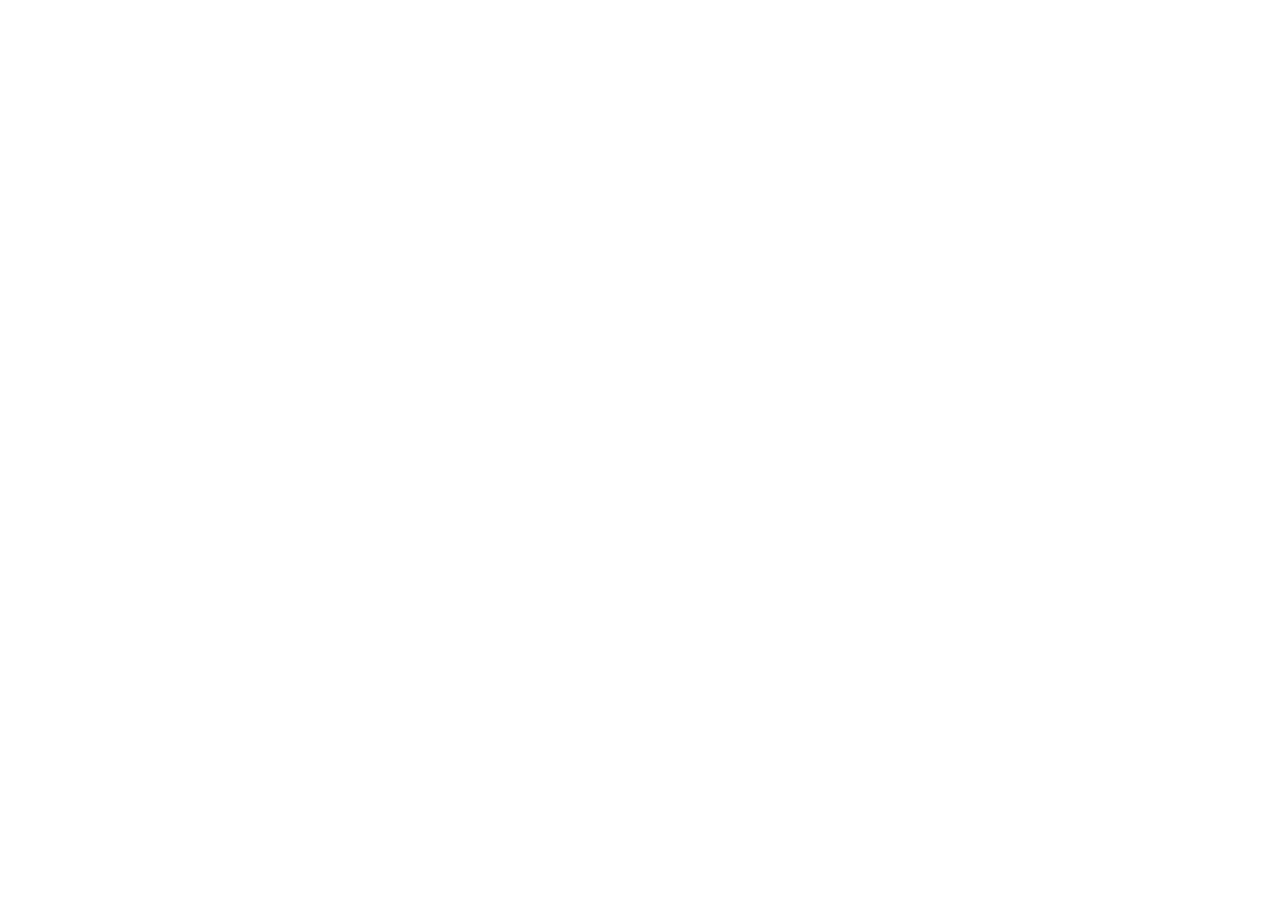
==== index.html @ cc041bf2 "index.html" ====
<!DOCTYPE html>
<html lang="en">
<head>
  <meta charset="UTF-8" />
  <meta name="viewport" content="width=device-width, initial-scale=1.0" />
  <title>Physics and Fun</title>
  <!-- This page just displays physicsandfun.netlify.app inside a full-page iframe -->
  <!-- so the address bar keeps showing physicsandfun.run.place -->
  <style>
    html, body {
      margin: 0;
      padding: 0;
      height: 100%;
      overflow: hidden;
    }
    iframe {
      position: fixed;
      top: 0;
      left: 0;
      width: 100vw;
      height: 100vh;
      border: none;
      margin: 0;
      padding: 0;
    }
  </style>
</head>
<body>
  <iframe
    src="https://physicsandfun.netlify.app"
    title="Physics and Fun"
    allow="fullscreen; autoplay; camera; microphone; geolocation"
    allowfullscreen
  ></iframe>
</body>
</html>
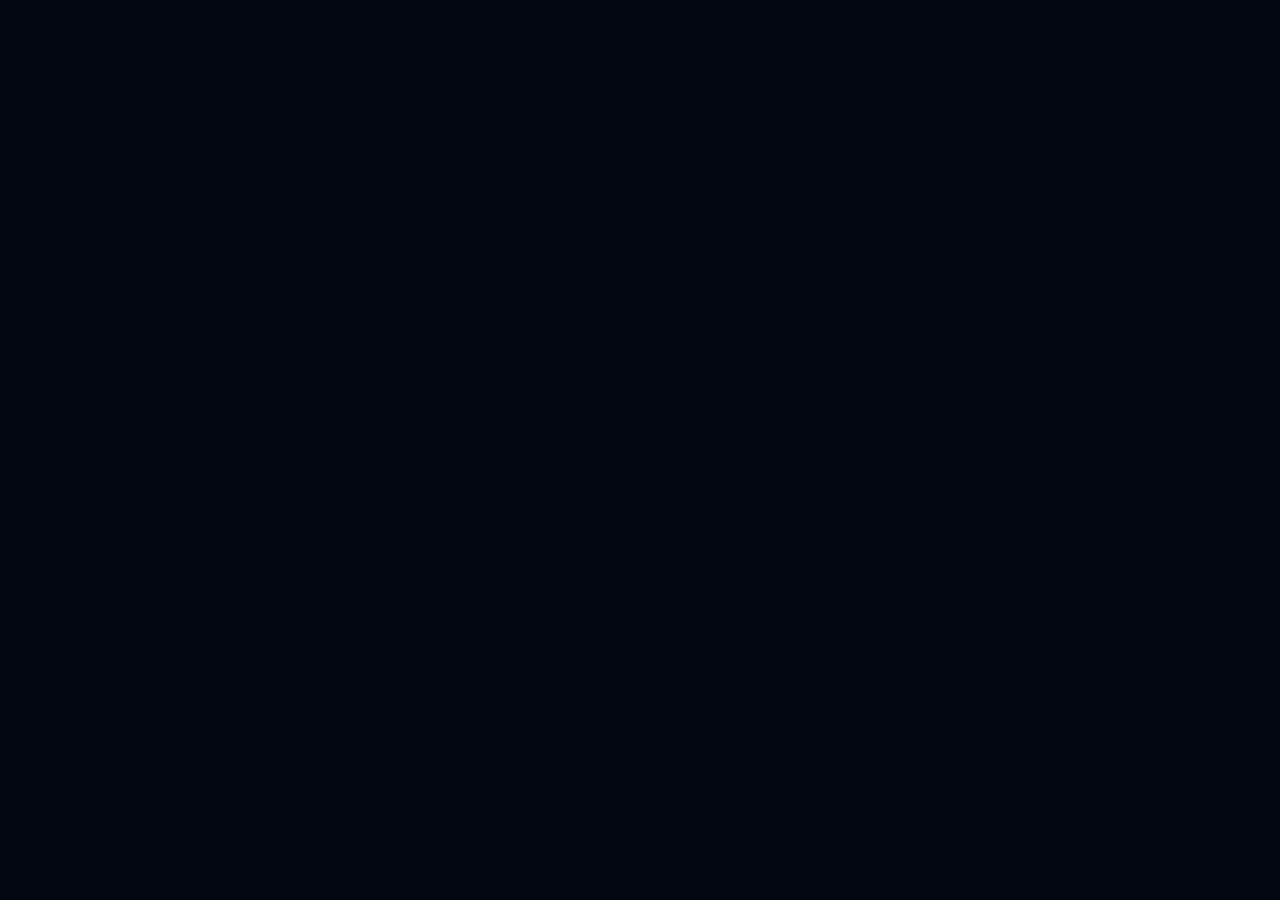
==== commit 1a02945d: "feat: complete SEO & AEO overhaul (meta tags, JSON-LD schemas, robots.txt, sitemap.xml, llms.txt)" ====
--- a/index.html
+++ b/index.html
@@ -3,15 +3,226 @@
 <head>
   <meta charset="UTF-8" />
   <meta name="viewport" content="width=device-width, initial-scale=1.0" />
-  <title>Physics and Fun</title>
-  <!-- This page just displays physicsandfun.netlify.app inside a full-page iframe -->
-  <!-- so the address bar keeps showing physicsandfun.run.place -->
+  <title>Physics & Fun | Best Physics Tuition & NEET/JEE Coaching in Guwahati, Assam</title>
+  
+  <!-- Primary Meta Tags -->
+  <meta name="title" content="Physics & Fun | Best Physics Tuition & NEET/JEE Coaching in Guwahati, Assam" />
+  <meta name="description" content="Join Physics & Fun by Gyanankur Sarma (B.Tech ECE, M.Sc Physics). Premier Physics tuition for Class 11-12 (CBSE/AHSEC), NEET, JEE Main & Assam CEE in Guwahati. Visual learning, 8+ years experience, 98% success rate, home tutoring & offline/online batches." />
+  <meta name="keywords" content="physics tuition near me, physics home tutor near me, neet coaching in guwahati, physics tuition class 11, physics coaching guwahati, best physics teacher in assam, jee physics tutor guwahati, assam cee coaching, class 12 physics coaching, gyanankur sarma, science and fun education, physics teacher near me, class 11 physics coaching, class 12 physics tuition guwahati, ahsec physics tuition, cbse physics tuition guwahati, physics and fun, physicandfun" />
+  <meta name="author" content="Gyanankur Sarma" />
+  <meta name="robots" content="index, follow, max-image-preview:large, max-snippet:-1, max-video-preview:-1" />
+  <link rel="canonical" href="https://physicsandfun.run.place/" />
+
+  <!-- Open Graph / Facebook -->
+  <meta property="og:type" content="website" />
+  <meta property="og:url" content="https://physicsandfun.run.place/" />
+  <meta property="og:site_name" content="Physics & Fun" />
+  <meta property="og:locale" content="en_IN" />
+  <meta property="og:title" content="Physics & Fun | Best Physics Tuition & NEET/JEE Coaching in Guwahati, Assam" />
+  <meta property="og:description" content="Join Physics & Fun by Gyanankur Sarma (B.Tech ECE, M.Sc Physics). Premier Physics tuition for Class 11-12 (CBSE/AHSEC), NEET, JEE Main & Assam CEE in Guwahati. Visual learning, 8+ years experience, 98% success rate, home tutoring & offline/online batches." />
+  <meta property="og:image" content="https://physicsandfun.run.place/mentor.jpg" />
+
+  <!-- Twitter Card -->
+  <meta name="twitter:card" content="summary_large_image" />
+  <meta name="twitter:url" content="https://physicsandfun.run.place/" />
+  <meta name="twitter:title" content="Physics & Fun | Best Physics Tuition & NEET/JEE Coaching in Guwahati, Assam" />
+  <meta name="twitter:description" content="Premier Physics tuition for Class 11-12, NEET, JEE & Assam CEE in Guwahati by Gyanankur Sarma. 8+ yrs exp, 98% success rate." />
+  <meta name="twitter:image" content="https://physicsandfun.run.place/mentor.jpg" />
+
+  <!-- Structured Data (JSON-LD) for Search Engines & AEO -->
+  <script type="application/ld+json">
+  [
+    {
+      "@context": "https://schema.org",
+      "@type": ["EducationalOrganization", "LocalBusiness"],
+      "@id": "https://physicsandfun.run.place/#organization",
+      "name": "Physics & Fun",
+      "alternateName": ["Physics and Fun", "Physics & Fun Guwahati", "Physic & Fun"],
+      "description": "Premier Physics coaching institute and personalized home tutoring for Classes 11-12 (CBSE/AHSEC), NEET, JEE Main, JEE Advanced & Assam CEE in Guwahati. Visual learning, 8+ years experience, and 98% success rate.",
+      "slogan": "Learn Physics With Fun",
+      "url": "https://physicsandfun.run.place",
+      "telephone": "+91 9101455417",
+      "email": "g.sarma124@gmail.com",
+      "image": "https://physicsandfun.run.place/mentor.jpg",
+      "priceRange": "₹₹",
+      "address": {
+        "@type": "PostalAddress",
+        "streetAddress": "17, Shanti Ban Path, opp. uttam bibah bhawan, Lakhimi Nagar, Hatigaon",
+        "addressLocality": "Guwahati",
+        "addressRegion": "Assam",
+        "postalCode": "781019",
+        "addressCountry": "IN"
+      },
+      "geo": {
+        "@type": "GeoCoordinates",
+        "latitude": 26.1445,
+        "longitude": 91.7362
+      },
+      "areaServed": [
+        {
+          "@type": "City",
+          "name": "Guwahati"
+        },
+        {
+          "@type": "State",
+          "name": "Assam"
+        }
+      ],
+      "founder": {
+        "@type": "Person",
+        "name": "Gyanankur Sarma",
+        "jobTitle": "Founder & Senior Physics Mentor"
+      },
+      "openingHoursSpecification": [
+        {
+          "@type": "OpeningHoursSpecification",
+          "dayOfWeek": ["Monday", "Tuesday", "Wednesday", "Thursday", "Friday", "Saturday", "Sunday"],
+          "opens": "08:00",
+          "closes": "20:00"
+        }
+      ]
+    },
+    {
+      "@context": "https://schema.org",
+      "@type": "Person",
+      "@id": "https://physicsandfun.run.place/#mentor",
+      "name": "Gyanankur Sarma",
+      "jobTitle": "Founder & Senior Physics Mentor",
+      "worksFor": {
+        "@type": "EducationalOrganization",
+        "name": "Physics & Fun"
+      },
+      "description": "Experienced physics educator with B.Tech in Electronics & Communication Engineering and M.Sc in Physics. 8+ years experience mentoring 300+ students in Guwahati for NEET, JEE Main, and Class 11-12 board exams with a 98% success rate.",
+      "alumniOf": "B.Tech (ECE), M.Sc (Physics)",
+      "knowsAbout": [
+        "Physics",
+        "NEET Physics",
+        "JEE Main Physics",
+        "Assam CEE",
+        "Class 11 Physics",
+        "Class 12 Physics",
+        "Classical Mechanics",
+        "Electrodynamics",
+        "Optics",
+        "Thermodynamics"
+      ],
+      "telephone": "+91 9101455417",
+      "email": "g.sarma124@gmail.com",
+      "image": "https://physicsandfun.run.place/mentor.jpg"
+    },
+    {
+      "@context": "https://schema.org",
+      "@type": "FAQPage",
+      "mainEntity": [
+        {
+          "@type": "Question",
+          "name": "Who is the best physics tutor for NEET and JEE coaching in Guwahati?",
+          "acceptedAnswer": {
+            "@type": "Answer",
+            "text": "Gyanankur Sarma (B.Tech ECE, M.Sc Physics) at Physics & Fun is recognized as one of Guwahati's premier physics educators with 8+ years of experience, a 98% success rate, and 300+ mentored students."
+          }
+        },
+        {
+          "@type": "Question",
+          "name": "Do you provide physics home tutoring near me in Guwahati?",
+          "acceptedAnswer": {
+            "@type": "Answer",
+            "text": "Yes! Physics & Fun provides personalized 1-on-1 physics home tutoring across Guwahati including Hatigaon, Beltola, Dispur, Ganeshguri, Christian Basti, and surrounding localities, along with center batches and live online classes."
+          }
+        },
+        {
+          "@type": "Question",
+          "name": "What syllabus and boards are covered for Class 11 and Class 12?",
+          "acceptedAnswer": {
+            "@type": "Answer",
+            "text": "We provide comprehensive physics coaching for both CBSE and AHSEC (Assam State Board) Class 11 and 12 curricula, covering deep theory, derivations, numerical problem solving, and competitive entrance foundations."
+          }
+        },
+        {
+          "@type": "Question",
+          "name": "Is there a dedicated Dropper / Repeaters batch for NEET & JEE?",
+          "acceptedAnswer": {
+            "@type": "Answer",
+            "text": "Yes, our 1-year Dropper / Repeaters batch is designed specifically for students taking a drop year for NEET and JEE Main, featuring complete syllabus revision, shortcut techniques, daily practice problems, and weekly grand mock tests."
+          }
+        },
+        {
+          "@type": "Question",
+          "name": "How can I book a free demo class or enroll at Physics & Fun?",
+          "acceptedAnswer": {
+            "@type": "Answer",
+            "text": "You can book a free demo class immediately by calling or messaging on WhatsApp at +91 9101455417, emailing g.sarma124@gmail.com, or visiting our center at 17, Shanti Ban Path, Hatigaon, Guwahati."
+          }
+        }
+      ]
+    },
+    {
+      "@context": "https://schema.org",
+      "@type": "Course",
+      "name": "Class 11 Physics Foundation (CBSE & AHSEC)",
+      "description": "Comprehensive 1-year physics coaching for Class 11 covering Kinematics, Laws of Motion, Thermodynamics, and Oscillations with visual learning and weekly tests.",
+      "provider": {
+        "@type": "EducationalOrganization",
+        "name": "Physics & Fun",
+        "sameAs": "https://physicsandfun.run.place"
+      }
+    },
+    {
+      "@context": "https://schema.org",
+      "@type": "Course",
+      "name": "Class 12 Physics Board & Competitive Mastery",
+      "description": "Complete 1-year course covering Electrostatics, Magnetism, Optics, and Modern Physics for CBSE and AHSEC board exams along with NEET/JEE orientation.",
+      "provider": {
+        "@type": "EducationalOrganization",
+        "name": "Physics & Fun",
+        "sameAs": "https://physicsandfun.run.place"
+      }
+    },
+    {
+      "@context": "https://schema.org",
+      "@type": "Course",
+      "name": "NEET Physics Dropper & Intensive Batch",
+      "description": "Targeted high-yield physics preparation for NEET medical entrance examination with daily practice problems, previous years question solutions, and weekly mock tests.",
+      "provider": {
+        "@type": "EducationalOrganization",
+        "name": "Physics & Fun",
+        "sameAs": "https://physicsandfun.run.place"
+      }
+    },
+    {
+      "@context": "https://schema.org",
+      "@type": "Course",
+      "name": "JEE Main & Advanced Physics Program",
+      "description": "Rigorous conceptual physics training focusing on Mechanics, Electromagnetism, and Modern Physics with advanced analytical problem-solving techniques.",
+      "provider": {
+        "@type": "EducationalOrganization",
+        "name": "Physics & Fun",
+        "sameAs": "https://physicsandfun.run.place"
+      }
+    },
+    {
+      "@context": "https://schema.org",
+      "@type": "Course",
+      "name": "Assam CEE Physics Coaching",
+      "description": "State entrance focused coaching for Assam Combined Entrance Examination with intensive test series and past 10 years solved papers.",
+      "provider": {
+        "@type": "EducationalOrganization",
+        "name": "Physics & Fun",
+        "sameAs": "https://physicsandfun.run.place"
+      }
+    }
+  ]
+  </script>
+
   <style>
     html, body {
       margin: 0;
       padding: 0;
       height: 100%;
       overflow: hidden;
+      background: #030712;
+      color: #f3f4f6;
+      font-family: system-ui, -apple-system, sans-serif;
     }
     iframe {
       position: fixed;
@@ -22,15 +233,76 @@
       border: none;
       margin: 0;
       padding: 0;
+      z-index: 10;
+    }
+    .seo-crawlable-content {
+      position: absolute;
+      width: 1px;
+      height: 1px;
+      padding: 0;
+      margin: -1px;
+      overflow: hidden;
+      clip: rect(0, 0, 0, 0);
+      white-space: nowrap;
+      border: 0;
     }
   </style>
 </head>
 <body>
+  <!-- Full-Page Embedded Application -->
   <iframe
     src="https://physicsandfun.netlify.app"
-    title="Physics and Fun"
+    title="Physics & Fun | Best Physics Tuition & NEET/JEE Coaching in Guwahati, Assam"
     allow="fullscreen; autoplay; camera; microphone; geolocation"
     allowfullscreen
   ></iframe>
+
+  <!-- Semantic Crawlable Content for Search Engine & AI Spiders -->
+  <article class="seo-crawlable-content" aria-hidden="true">
+    <header>
+      <h1>Physics & Fun | Best Physics Tuition & NEET/JEE Coaching in Guwahati, Assam</h1>
+      <p>Founder & Senior Mentor: Gyanankur Sarma (B.Tech ECE, M.Sc Physics)</p>
+      <p>Address: 17, Shanti Ban Path, opp. Uttam Bibah Bhawan, Lakhimi Nagar, Hatigaon, Guwahati, Assam 781019</p>
+      <p>Phone: +91 9101455417 | Email: g.sarma124@gmail.com</p>
+    </header>
+
+    <section>
+      <h2>Courses Offered</h2>
+      <ul>
+        <li>Class 11 Physics (CBSE / AHSEC)</li>
+        <li>Class 12 Physics Board Mastery (CBSE / AHSEC)</li>
+        <li>NEET Physics Coaching & Dropper Batch</li>
+        <li>JEE Main & JEE Advanced Physics</li>
+        <li>Assam CEE (Combined Entrance Examination) Coaching</li>
+        <li>NDA Physics & Foundation</li>
+      </ul>
+    </section>
+
+    <section>
+      <h2>Personalized 1-on-1 Home Tutoring in Guwahati</h2>
+      <p>Expert home tutor available in Hatigaon, Beltola, Dispur, Ganeshguri, Christian Basti, Zoo Road, and all localities across Guwahati.</p>
+    </section>
+
+    <section>
+      <h2>Frequently Asked Questions</h2>
+      <dl>
+        <dt>Who is the best physics tutor for NEET and JEE coaching in Guwahati?</dt>
+        <dd>Gyanankur Sarma at Physics & Fun with 8+ years experience and 98% student success rate.</dd>
+        <dt>Do you provide physics home tutoring near me in Guwahati?</dt>
+        <dd>Yes, personalized 1-on-1 physics home tutoring across Guwahati including Hatigaon, Beltola, Dispur, and Ganeshguri.</dd>
+        <dt>What boards are covered for Class 11 and 12?</dt>
+        <dd>Both CBSE and AHSEC (Assam State Board) syllabi are thoroughly covered with concept animations, numerical problem solving, and previous year question analysis.</dd>
+      </dl>
+    </section>
+  </article>
+
+  <noscript>
+    <div style="padding: 2rem; max-width: 800px; margin: 0 auto; color: white;">
+      <h1>Physics & Fun - Guwahati Physics Coaching & Home Tutoring</h1>
+      <p>Mentor: Gyanankur Sarma (B.Tech, M.Sc Physics) | Phone: +91 9101455417</p>
+      <p>Address: 17, Shanti Ban Path, Lakhimi Nagar, Hatigaon, Guwahati, Assam 781019</p>
+      <p>Please enable JavaScript to view the interactive application, or visit <a href="https://physicsandfun.netlify.app" style="color:#38bdf8;">physicsandfun.netlify.app</a>.</p>
+    </div>
+  </noscript>
 </body>
 </html>
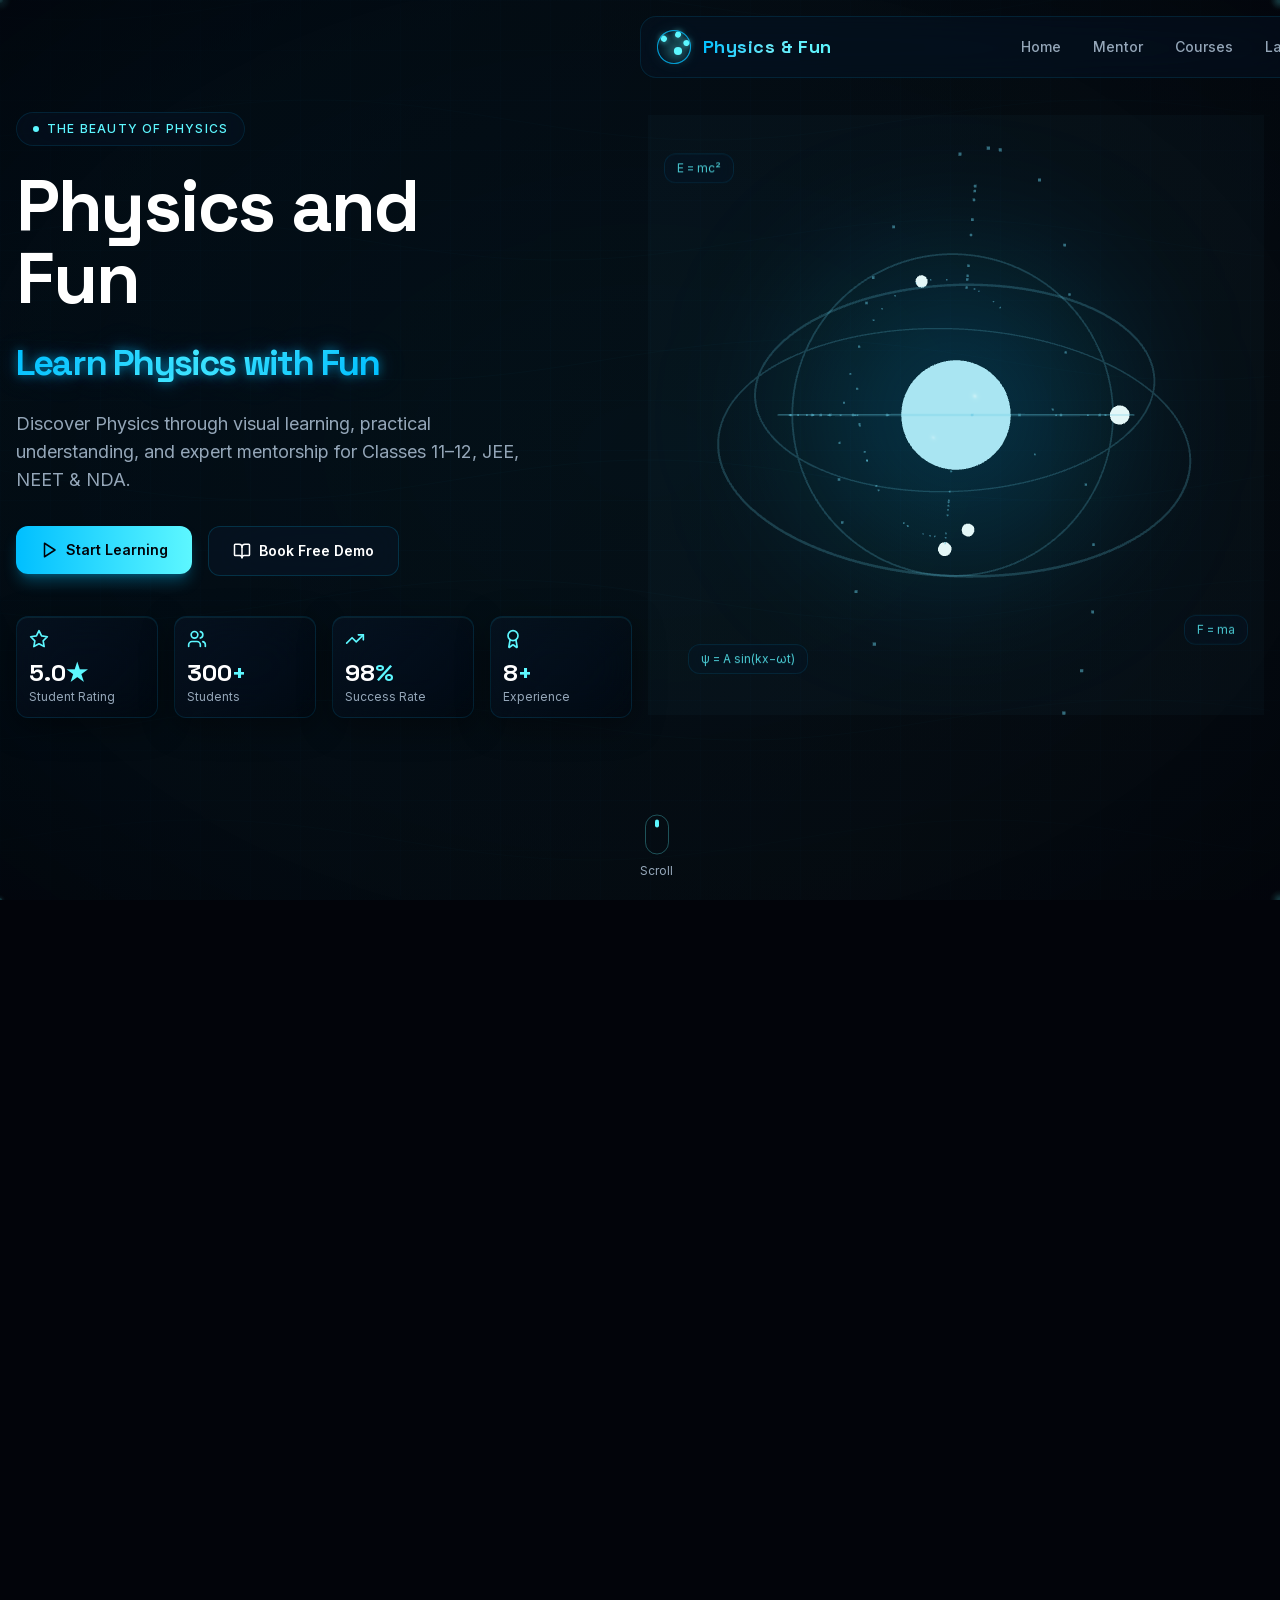
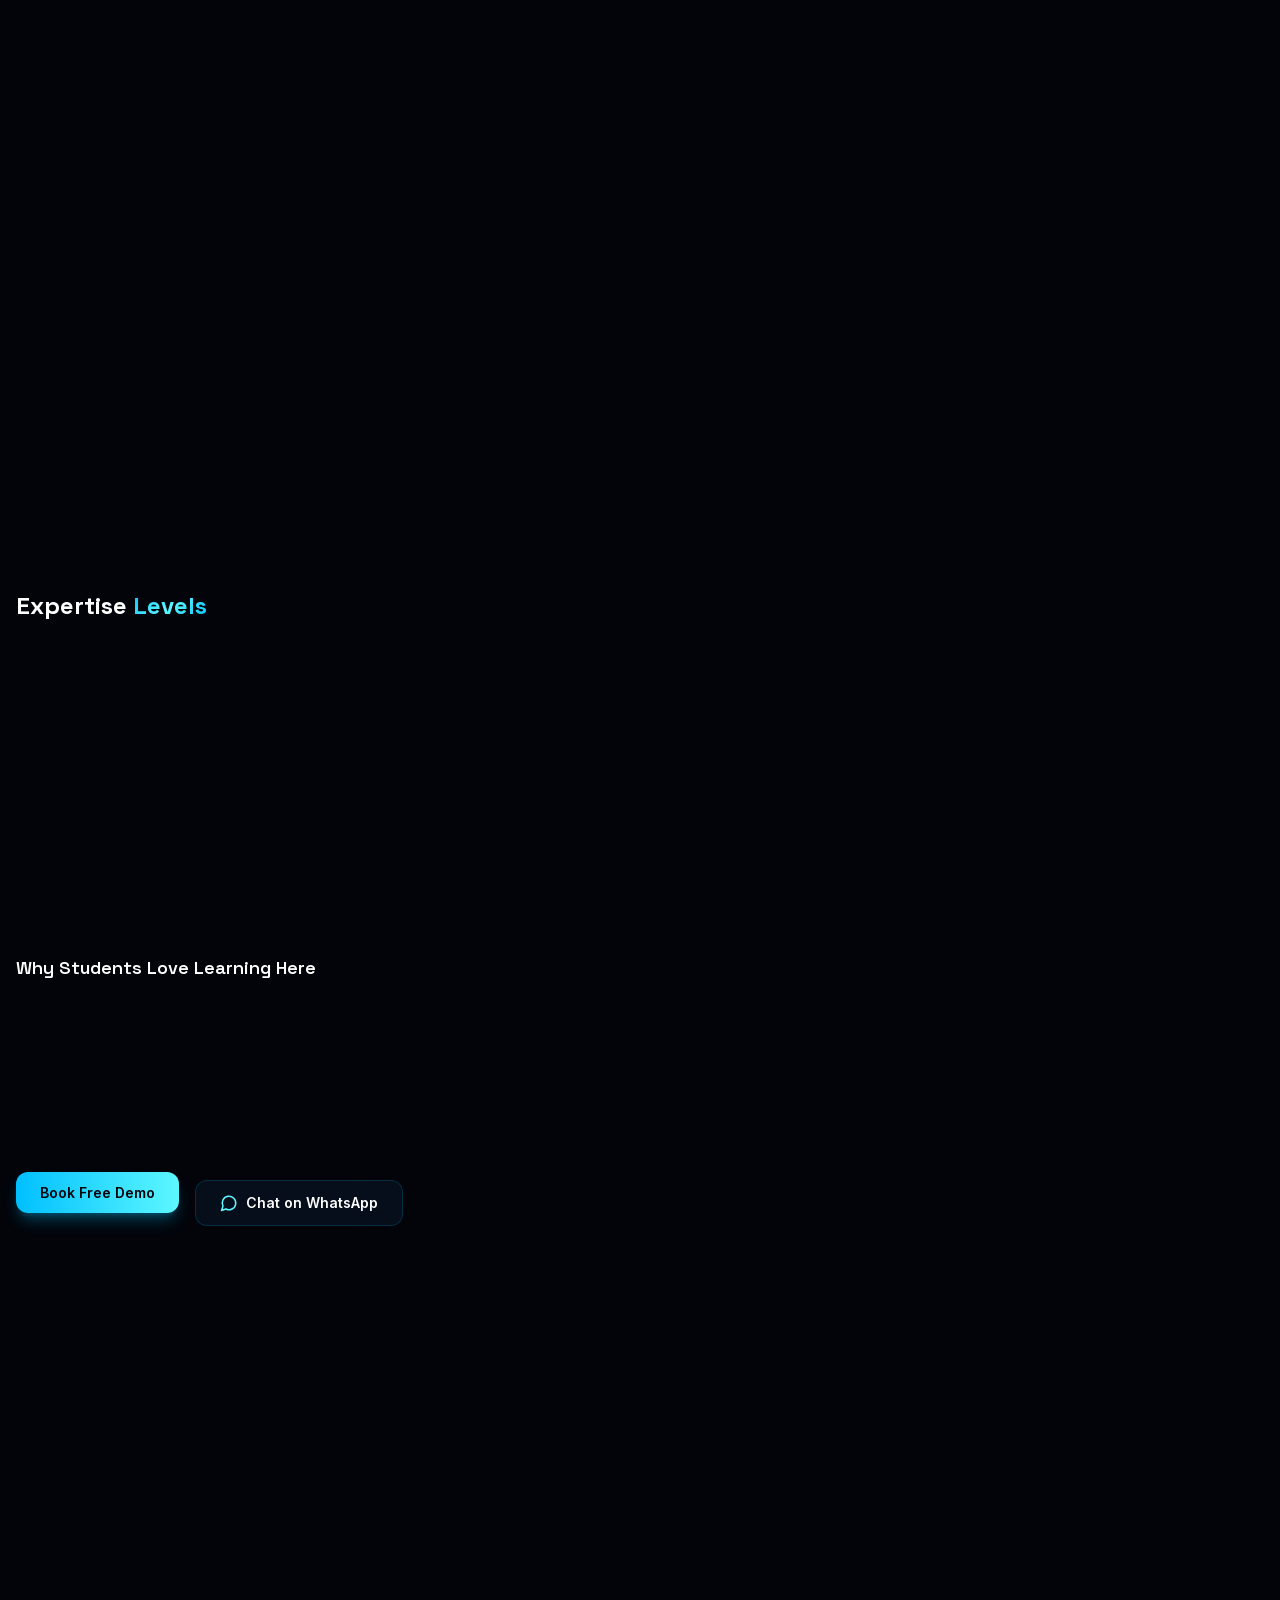
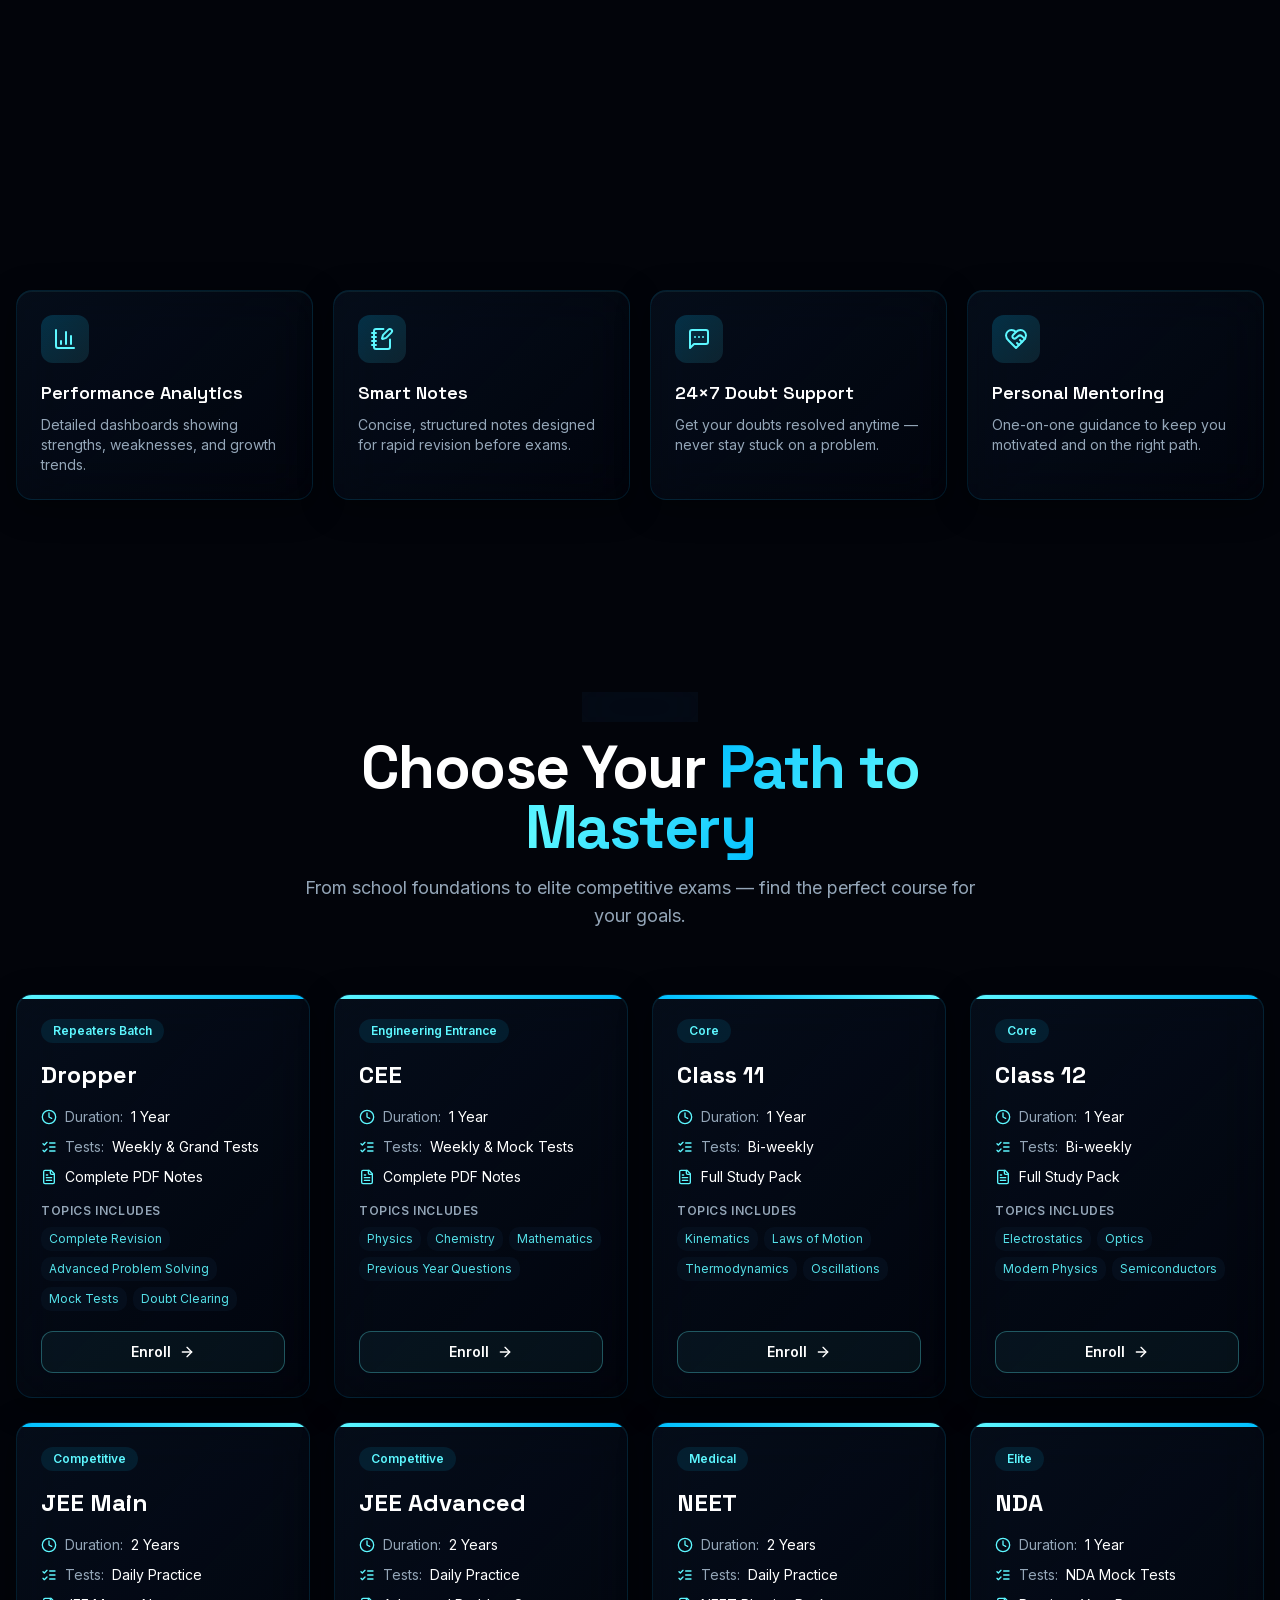
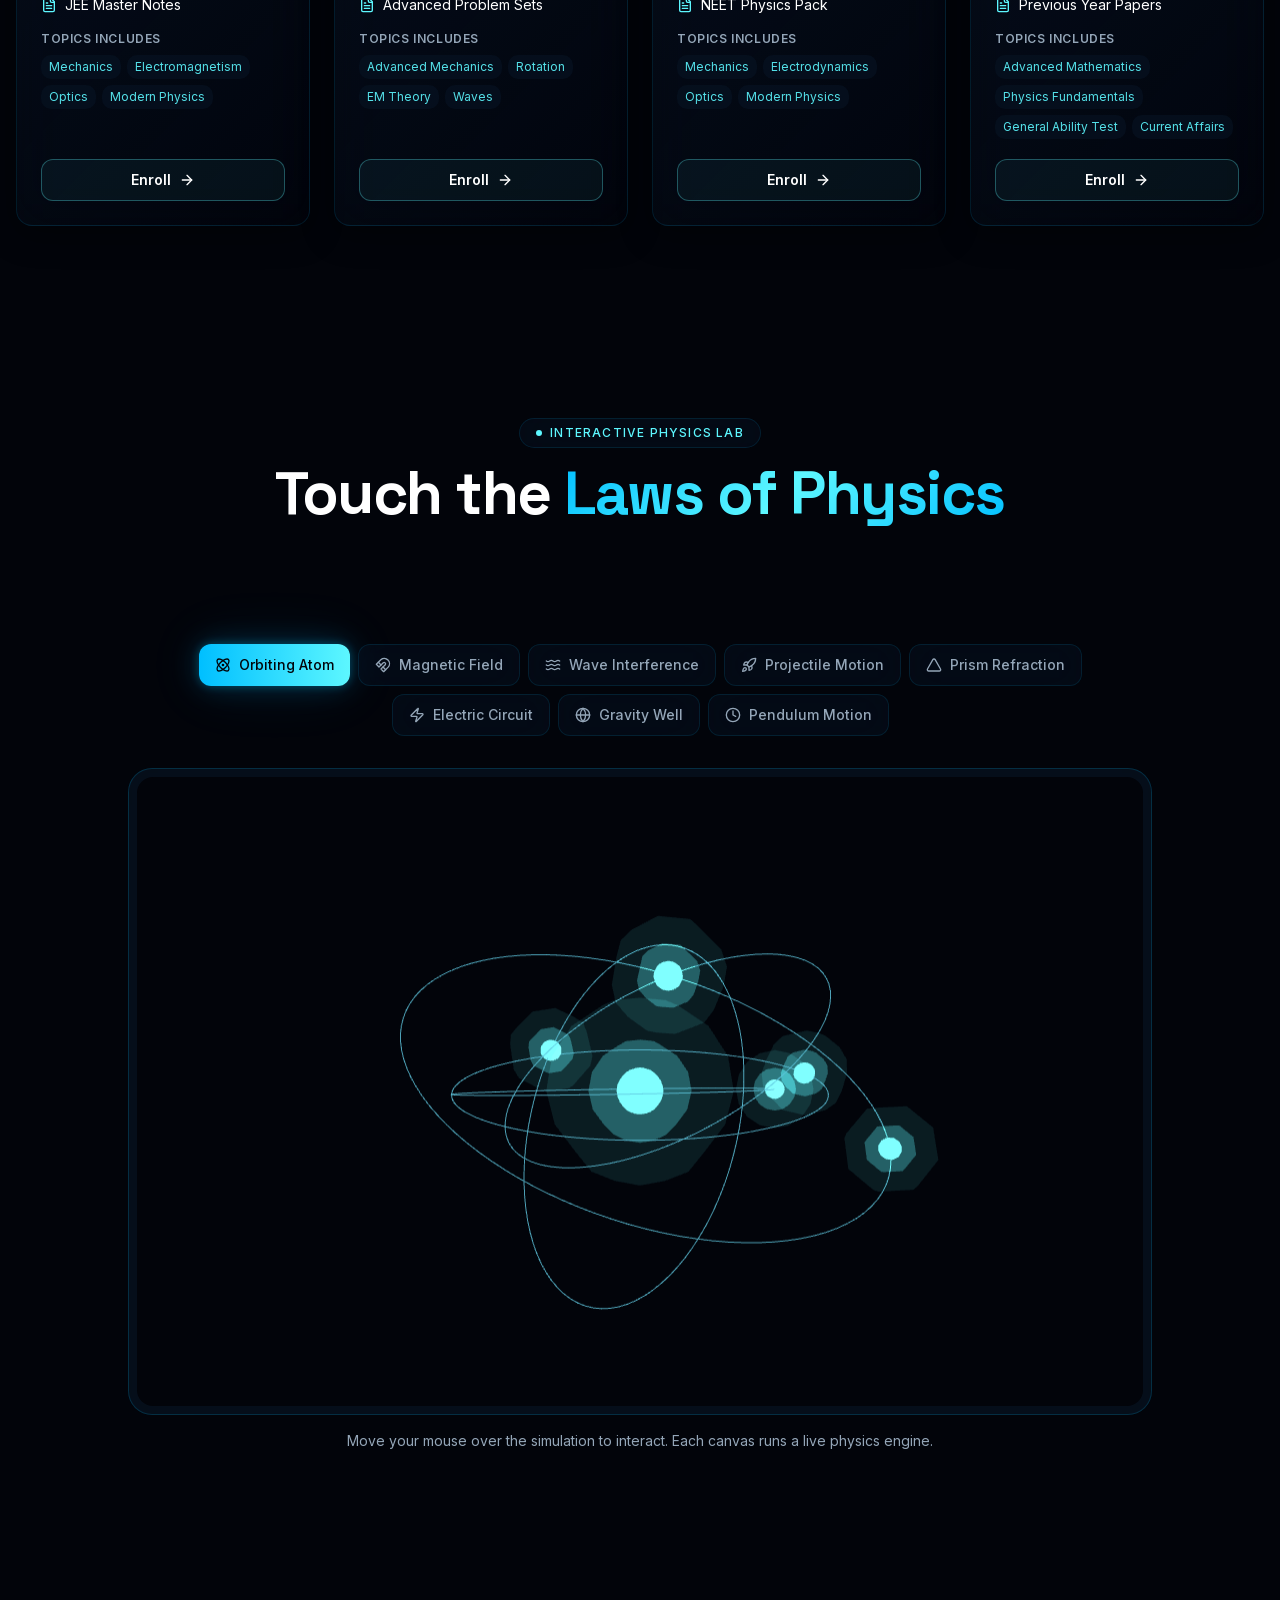
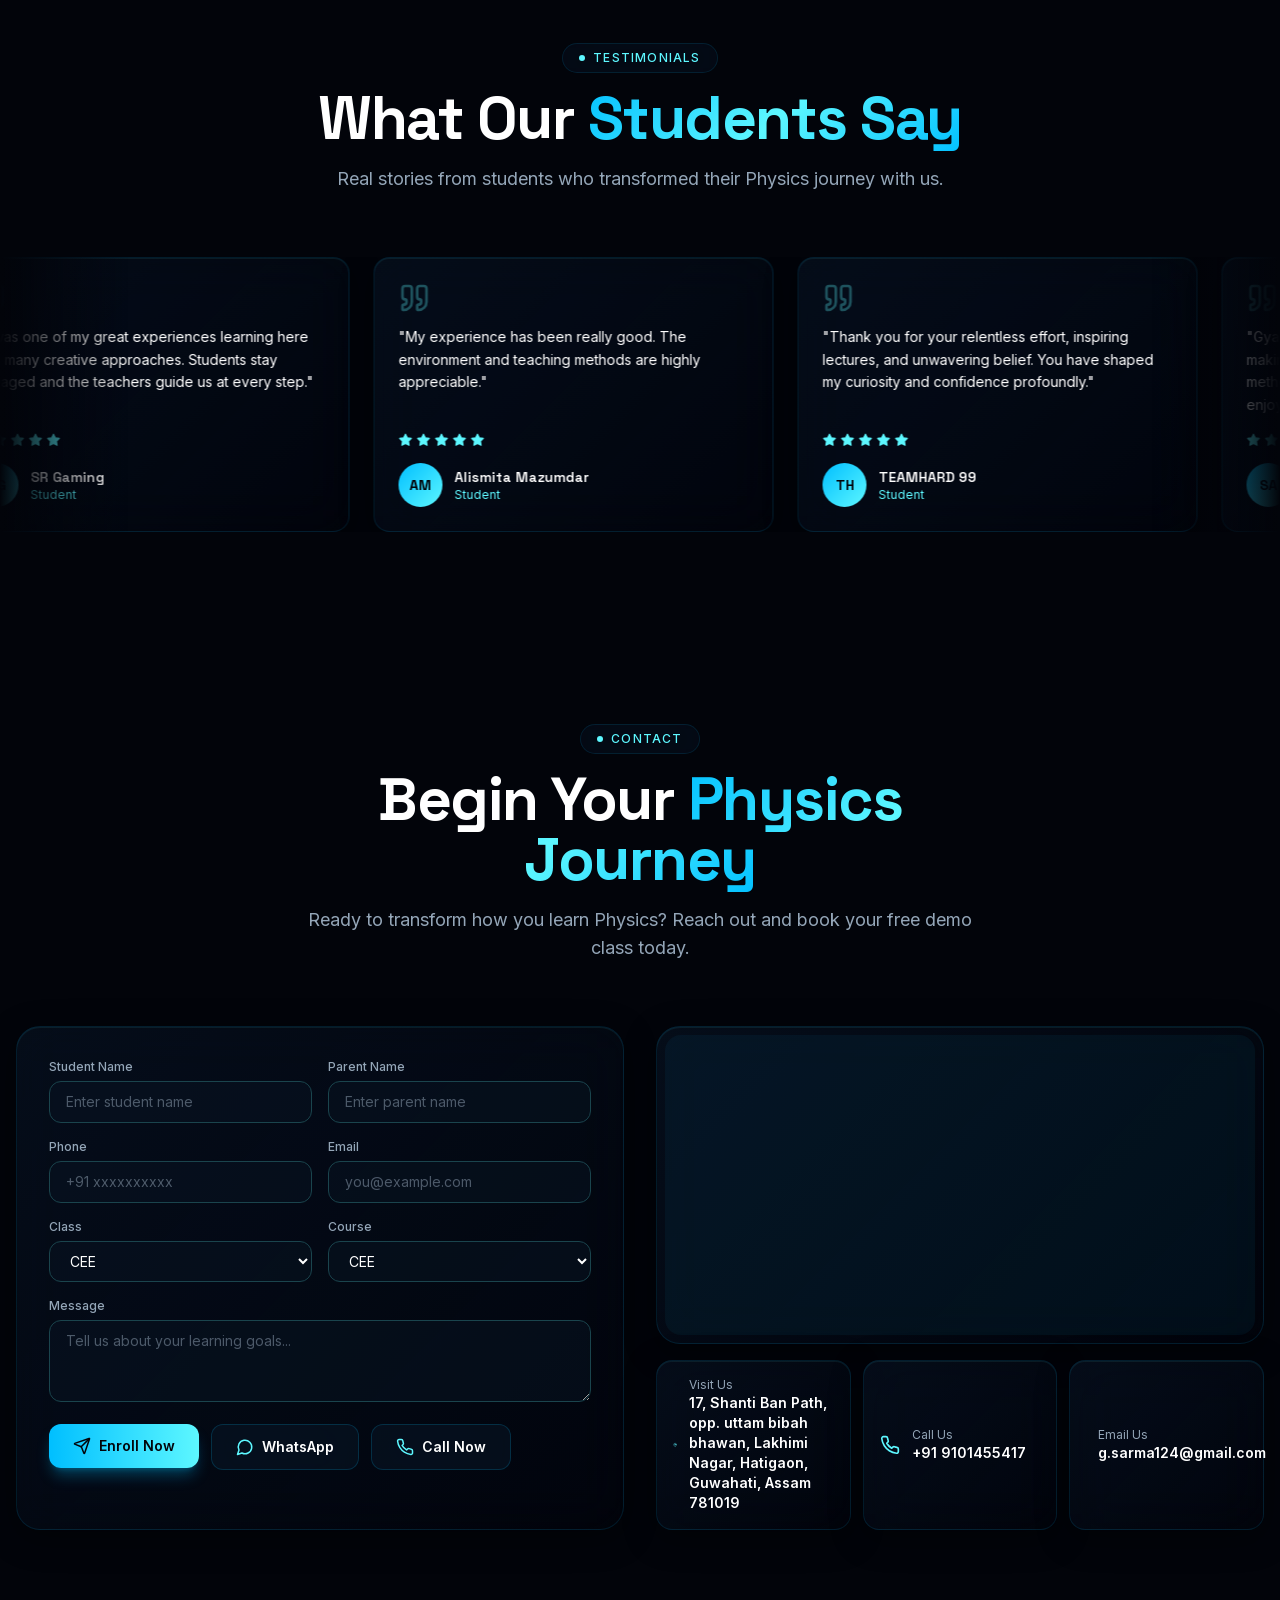
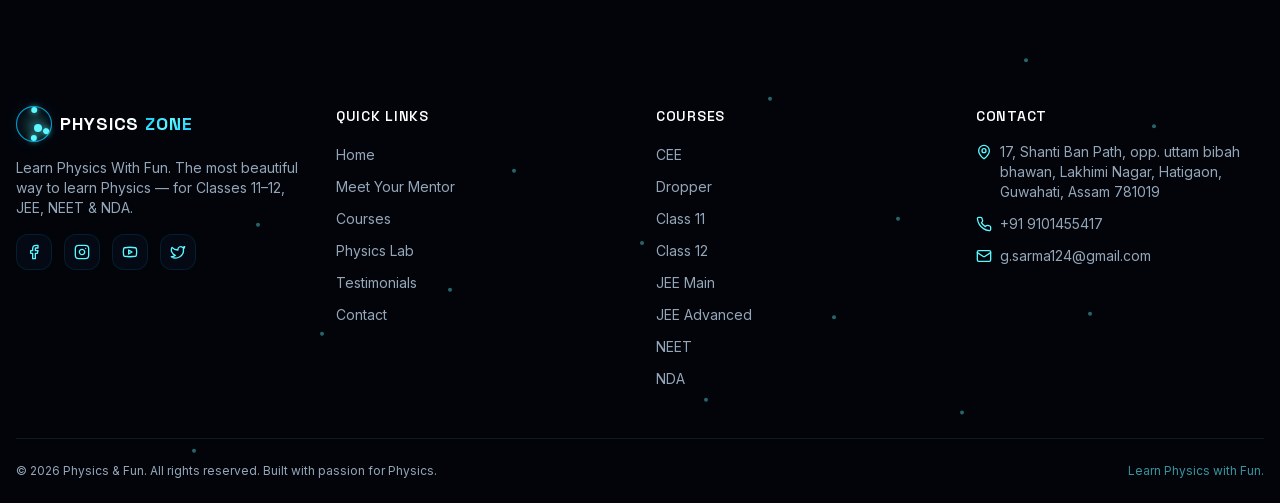
==== commit 0f33bf5b: "Deploy standalone Next.js static assets and rendered index.html from Netlify" ====
--- a/index.html
+++ b/index.html
@@ -1,308 +1 @@
-<!DOCTYPE html>
-<html lang="en">
-<head>
-  <meta charset="UTF-8" />
-  <meta name="viewport" content="width=device-width, initial-scale=1.0" />
-  <title>Physics & Fun | Best Physics Tuition & NEET/JEE Coaching in Guwahati, Assam</title>
-  
-  <!-- Primary Meta Tags -->
-  <meta name="title" content="Physics & Fun | Best Physics Tuition & NEET/JEE Coaching in Guwahati, Assam" />
-  <meta name="description" content="Join Physics & Fun by Gyanankur Sarma (B.Tech ECE, M.Sc Physics). Premier Physics tuition for Class 11-12 (CBSE/AHSEC), NEET, JEE Main & Assam CEE in Guwahati. Visual learning, 8+ years experience, 98% success rate, home tutoring & offline/online batches." />
-  <meta name="keywords" content="physics tuition near me, physics home tutor near me, neet coaching in guwahati, physics tuition class 11, physics coaching guwahati, best physics teacher in assam, jee physics tutor guwahati, assam cee coaching, class 12 physics coaching, gyanankur sarma, science and fun education, physics teacher near me, class 11 physics coaching, class 12 physics tuition guwahati, ahsec physics tuition, cbse physics tuition guwahati, physics and fun, physicandfun" />
-  <meta name="author" content="Gyanankur Sarma" />
-  <meta name="robots" content="index, follow, max-image-preview:large, max-snippet:-1, max-video-preview:-1" />
-  <link rel="canonical" href="https://physicsandfun.run.place/" />
-
-  <!-- Open Graph / Facebook -->
-  <meta property="og:type" content="website" />
-  <meta property="og:url" content="https://physicsandfun.run.place/" />
-  <meta property="og:site_name" content="Physics & Fun" />
-  <meta property="og:locale" content="en_IN" />
-  <meta property="og:title" content="Physics & Fun | Best Physics Tuition & NEET/JEE Coaching in Guwahati, Assam" />
-  <meta property="og:description" content="Join Physics & Fun by Gyanankur Sarma (B.Tech ECE, M.Sc Physics). Premier Physics tuition for Class 11-12 (CBSE/AHSEC), NEET, JEE Main & Assam CEE in Guwahati. Visual learning, 8+ years experience, 98% success rate, home tutoring & offline/online batches." />
-  <meta property="og:image" content="https://physicsandfun.run.place/mentor.jpg" />
-
-  <!-- Twitter Card -->
-  <meta name="twitter:card" content="summary_large_image" />
-  <meta name="twitter:url" content="https://physicsandfun.run.place/" />
-  <meta name="twitter:title" content="Physics & Fun | Best Physics Tuition & NEET/JEE Coaching in Guwahati, Assam" />
-  <meta name="twitter:description" content="Premier Physics tuition for Class 11-12, NEET, JEE & Assam CEE in Guwahati by Gyanankur Sarma. 8+ yrs exp, 98% success rate." />
-  <meta name="twitter:image" content="https://physicsandfun.run.place/mentor.jpg" />
-
-  <!-- Structured Data (JSON-LD) for Search Engines & AEO -->
-  <script type="application/ld+json">
-  [
-    {
-      "@context": "https://schema.org",
-      "@type": ["EducationalOrganization", "LocalBusiness"],
-      "@id": "https://physicsandfun.run.place/#organization",
-      "name": "Physics & Fun",
-      "alternateName": ["Physics and Fun", "Physics & Fun Guwahati", "Physic & Fun"],
-      "description": "Premier Physics coaching institute and personalized home tutoring for Classes 11-12 (CBSE/AHSEC), NEET, JEE Main, JEE Advanced & Assam CEE in Guwahati. Visual learning, 8+ years experience, and 98% success rate.",
-      "slogan": "Learn Physics With Fun",
-      "url": "https://physicsandfun.run.place",
-      "telephone": "+91 9101455417",
-      "email": "g.sarma124@gmail.com",
-      "image": "https://physicsandfun.run.place/mentor.jpg",
-      "priceRange": "₹₹",
-      "address": {
-        "@type": "PostalAddress",
-        "streetAddress": "17, Shanti Ban Path, opp. uttam bibah bhawan, Lakhimi Nagar, Hatigaon",
-        "addressLocality": "Guwahati",
-        "addressRegion": "Assam",
-        "postalCode": "781019",
-        "addressCountry": "IN"
-      },
-      "geo": {
-        "@type": "GeoCoordinates",
-        "latitude": 26.1445,
-        "longitude": 91.7362
-      },
-      "areaServed": [
-        {
-          "@type": "City",
-          "name": "Guwahati"
-        },
-        {
-          "@type": "State",
-          "name": "Assam"
-        }
-      ],
-      "founder": {
-        "@type": "Person",
-        "name": "Gyanankur Sarma",
-        "jobTitle": "Founder & Senior Physics Mentor"
-      },
-      "openingHoursSpecification": [
-        {
-          "@type": "OpeningHoursSpecification",
-          "dayOfWeek": ["Monday", "Tuesday", "Wednesday", "Thursday", "Friday", "Saturday", "Sunday"],
-          "opens": "08:00",
-          "closes": "20:00"
-        }
-      ]
-    },
-    {
-      "@context": "https://schema.org",
-      "@type": "Person",
-      "@id": "https://physicsandfun.run.place/#mentor",
-      "name": "Gyanankur Sarma",
-      "jobTitle": "Founder & Senior Physics Mentor",
-      "worksFor": {
-        "@type": "EducationalOrganization",
-        "name": "Physics & Fun"
-      },
-      "description": "Experienced physics educator with B.Tech in Electronics & Communication Engineering and M.Sc in Physics. 8+ years experience mentoring 300+ students in Guwahati for NEET, JEE Main, and Class 11-12 board exams with a 98% success rate.",
-      "alumniOf": "B.Tech (ECE), M.Sc (Physics)",
-      "knowsAbout": [
-        "Physics",
-        "NEET Physics",
-        "JEE Main Physics",
-        "Assam CEE",
-        "Class 11 Physics",
-        "Class 12 Physics",
-        "Classical Mechanics",
-        "Electrodynamics",
-        "Optics",
-        "Thermodynamics"
-      ],
-      "telephone": "+91 9101455417",
-      "email": "g.sarma124@gmail.com",
-      "image": "https://physicsandfun.run.place/mentor.jpg"
-    },
-    {
-      "@context": "https://schema.org",
-      "@type": "FAQPage",
-      "mainEntity": [
-        {
-          "@type": "Question",
-          "name": "Who is the best physics tutor for NEET and JEE coaching in Guwahati?",
-          "acceptedAnswer": {
-            "@type": "Answer",
-            "text": "Gyanankur Sarma (B.Tech ECE, M.Sc Physics) at Physics & Fun is recognized as one of Guwahati's premier physics educators with 8+ years of experience, a 98% success rate, and 300+ mentored students."
-          }
-        },
-        {
-          "@type": "Question",
-          "name": "Do you provide physics home tutoring near me in Guwahati?",
-          "acceptedAnswer": {
-            "@type": "Answer",
-            "text": "Yes! Physics & Fun provides personalized 1-on-1 physics home tutoring across Guwahati including Hatigaon, Beltola, Dispur, Ganeshguri, Christian Basti, and surrounding localities, along with center batches and live online classes."
-          }
-        },
-        {
-          "@type": "Question",
-          "name": "What syllabus and boards are covered for Class 11 and Class 12?",
-          "acceptedAnswer": {
-            "@type": "Answer",
-            "text": "We provide comprehensive physics coaching for both CBSE and AHSEC (Assam State Board) Class 11 and 12 curricula, covering deep theory, derivations, numerical problem solving, and competitive entrance foundations."
-          }
-        },
-        {
-          "@type": "Question",
-          "name": "Is there a dedicated Dropper / Repeaters batch for NEET & JEE?",
-          "acceptedAnswer": {
-            "@type": "Answer",
-            "text": "Yes, our 1-year Dropper / Repeaters batch is designed specifically for students taking a drop year for NEET and JEE Main, featuring complete syllabus revision, shortcut techniques, daily practice problems, and weekly grand mock tests."
-          }
-        },
-        {
-          "@type": "Question",
-          "name": "How can I book a free demo class or enroll at Physics & Fun?",
-          "acceptedAnswer": {
-            "@type": "Answer",
-            "text": "You can book a free demo class immediately by calling or messaging on WhatsApp at +91 9101455417, emailing g.sarma124@gmail.com, or visiting our center at 17, Shanti Ban Path, Hatigaon, Guwahati."
-          }
-        }
-      ]
-    },
-    {
-      "@context": "https://schema.org",
-      "@type": "Course",
-      "name": "Class 11 Physics Foundation (CBSE & AHSEC)",
-      "description": "Comprehensive 1-year physics coaching for Class 11 covering Kinematics, Laws of Motion, Thermodynamics, and Oscillations with visual learning and weekly tests.",
-      "provider": {
-        "@type": "EducationalOrganization",
-        "name": "Physics & Fun",
-        "sameAs": "https://physicsandfun.run.place"
-      }
-    },
-    {
-      "@context": "https://schema.org",
-      "@type": "Course",
-      "name": "Class 12 Physics Board & Competitive Mastery",
-      "description": "Complete 1-year course covering Electrostatics, Magnetism, Optics, and Modern Physics for CBSE and AHSEC board exams along with NEET/JEE orientation.",
-      "provider": {
-        "@type": "EducationalOrganization",
-        "name": "Physics & Fun",
-        "sameAs": "https://physicsandfun.run.place"
-      }
-    },
-    {
-      "@context": "https://schema.org",
-      "@type": "Course",
-      "name": "NEET Physics Dropper & Intensive Batch",
-      "description": "Targeted high-yield physics preparation for NEET medical entrance examination with daily practice problems, previous years question solutions, and weekly mock tests.",
-      "provider": {
-        "@type": "EducationalOrganization",
-        "name": "Physics & Fun",
-        "sameAs": "https://physicsandfun.run.place"
-      }
-    },
-    {
-      "@context": "https://schema.org",
-      "@type": "Course",
-      "name": "JEE Main & Advanced Physics Program",
-      "description": "Rigorous conceptual physics training focusing on Mechanics, Electromagnetism, and Modern Physics with advanced analytical problem-solving techniques.",
-      "provider": {
-        "@type": "EducationalOrganization",
-        "name": "Physics & Fun",
-        "sameAs": "https://physicsandfun.run.place"
-      }
-    },
-    {
-      "@context": "https://schema.org",
-      "@type": "Course",
-      "name": "Assam CEE Physics Coaching",
-      "description": "State entrance focused coaching for Assam Combined Entrance Examination with intensive test series and past 10 years solved papers.",
-      "provider": {
-        "@type": "EducationalOrganization",
-        "name": "Physics & Fun",
-        "sameAs": "https://physicsandfun.run.place"
-      }
-    }
-  ]
-  </script>
-
-  <style>
-    html, body {
-      margin: 0;
-      padding: 0;
-      height: 100%;
-      overflow: hidden;
-      background: #030712;
-      color: #f3f4f6;
-      font-family: system-ui, -apple-system, sans-serif;
-    }
-    iframe {
-      position: fixed;
-      top: 0;
-      left: 0;
-      width: 100vw;
-      height: 100vh;
-      border: none;
-      margin: 0;
-      padding: 0;
-      z-index: 10;
-    }
-    .seo-crawlable-content {
-      position: absolute;
-      width: 1px;
-      height: 1px;
-      padding: 0;
-      margin: -1px;
-      overflow: hidden;
-      clip: rect(0, 0, 0, 0);
-      white-space: nowrap;
-      border: 0;
-    }
-  </style>
-</head>
-<body>
-  <!-- Full-Page Embedded Application -->
-  <iframe
-    src="https://physicsandfun.netlify.app"
-    title="Physics & Fun | Best Physics Tuition & NEET/JEE Coaching in Guwahati, Assam"
-    allow="fullscreen; autoplay; camera; microphone; geolocation"
-    allowfullscreen
-  ></iframe>
-
-  <!-- Semantic Crawlable Content for Search Engine & AI Spiders -->
-  <article class="seo-crawlable-content" aria-hidden="true">
-    <header>
-      <h1>Physics & Fun | Best Physics Tuition & NEET/JEE Coaching in Guwahati, Assam</h1>
-      <p>Founder & Senior Mentor: Gyanankur Sarma (B.Tech ECE, M.Sc Physics)</p>
-      <p>Address: 17, Shanti Ban Path, opp. Uttam Bibah Bhawan, Lakhimi Nagar, Hatigaon, Guwahati, Assam 781019</p>
-      <p>Phone: +91 9101455417 | Email: g.sarma124@gmail.com</p>
-    </header>
-
-    <section>
-      <h2>Courses Offered</h2>
-      <ul>
-        <li>Class 11 Physics (CBSE / AHSEC)</li>
-        <li>Class 12 Physics Board Mastery (CBSE / AHSEC)</li>
-        <li>NEET Physics Coaching & Dropper Batch</li>
-        <li>JEE Main & JEE Advanced Physics</li>
-        <li>Assam CEE (Combined Entrance Examination) Coaching</li>
-        <li>NDA Physics & Foundation</li>
-      </ul>
-    </section>
-
-    <section>
-      <h2>Personalized 1-on-1 Home Tutoring in Guwahati</h2>
-      <p>Expert home tutor available in Hatigaon, Beltola, Dispur, Ganeshguri, Christian Basti, Zoo Road, and all localities across Guwahati.</p>
-    </section>
-
-    <section>
-      <h2>Frequently Asked Questions</h2>
-      <dl>
-        <dt>Who is the best physics tutor for NEET and JEE coaching in Guwahati?</dt>
-        <dd>Gyanankur Sarma at Physics & Fun with 8+ years experience and 98% student success rate.</dd>
-        <dt>Do you provide physics home tutoring near me in Guwahati?</dt>
-        <dd>Yes, personalized 1-on-1 physics home tutoring across Guwahati including Hatigaon, Beltola, Dispur, and Ganeshguri.</dd>
-        <dt>What boards are covered for Class 11 and 12?</dt>
-        <dd>Both CBSE and AHSEC (Assam State Board) syllabi are thoroughly covered with concept animations, numerical problem solving, and previous year question analysis.</dd>
-      </dl>
-    </section>
-  </article>
-
-  <noscript>
-    <div style="padding: 2rem; max-width: 800px; margin: 0 auto; color: white;">
-      <h1>Physics & Fun - Guwahati Physics Coaching & Home Tutoring</h1>
-      <p>Mentor: Gyanankur Sarma (B.Tech, M.Sc Physics) | Phone: +91 9101455417</p>
-      <p>Address: 17, Shanti Ban Path, Lakhimi Nagar, Hatigaon, Guwahati, Assam 781019</p>
-      <p>Please enable JavaScript to view the interactive application, or visit <a href="https://physicsandfun.netlify.app" style="color:#38bdf8;">physicsandfun.netlify.app</a>.</p>
-    </div>
-  </noscript>
-</body>
-</html>
+<!DOCTYPE html><html lang="en" class="__variable_f367f3 __variable_dd5b2f"><head><meta charSet="utf-8"/><meta name="viewport" content="width=device-width, initial-scale=1"/><link rel="preload" href="/_next/static/media/36966cca54120369-s.p.woff2" as="font" crossorigin="" type="font/woff2"/><link rel="preload" href="/_next/static/media/e4af272ccee01ff0-s.p.woff2" as="font" crossorigin="" type="font/woff2"/><link rel="preload" as="image" href="/mentor.jpg"/><link rel="stylesheet" href="/_next/static/css/b1e57e03c31889a1.css" data-precedence="next"/><link rel="preload" href="/_next/static/chunks/webpack-378cba6a6ea20751.js" as="script" fetchPriority="low"/><script src="/_next/static/chunks/fd9d1056-04a0620e88d603f2.js" async=""></script><script src="/_next/static/chunks/864-a7a5fb8e7a8a9dfd.js" async=""></script><script src="/_next/static/chunks/main-app-fc51d5ef6307814d.js" async=""></script><title>Physics &amp; Fun — Learn Physics With Fun</title><meta name="description" content="Discover Physics through visual learning, practical understanding, and expert mentorship for Classes 11–12, JEE, NEET &amp; NDA. Physics &amp; Fun -Learn Physics With Fun"/><meta name="author" content="Physics &amp; Fun"/><meta name="keywords" content="physics coaching,JEE physics,NEET physics,physics classes 11 12,CEE,physics mentor,Physics &amp; Fun"/><meta name="robots" content="index, follow"/><meta property="og:title" content="Physics &amp; Fun — Learn Physics With Fun"/><meta property="og:description" content="Discover Physics through visual learning, practical understanding, and expert mentorship for Classes 11–12, JEE, NEET &amp; NDA."/><meta property="og:site_name" content="Physics &amp; Fun"/><meta property="og:type" content="website"/><meta name="twitter:card" content="summary_large_image"/><meta name="twitter:title" content="Physics &amp; Fun — Learn Physics With Fun"/><meta name="twitter:description" content="Discover Physics through visual learning, practical understanding, and expert mentorship for Classes 11–12, JEE, NEET &amp; NDA."/><meta name="next-size-adjust"/><script src="/_next/static/chunks/polyfills-c67a75d1b6f99dc8.js" noModule=""></script></head><body class="font-sans antialiased"><!--$!--><template data-dgst="NEXT_DYNAMIC_NO_SSR_CODE"></template><!--/$--><div class="pointer-events-none fixed z-[9999] hidden md:block" style="transform:translateX(-100px) translateY(-100px)"><div class="absolute -translate-x-1/2 -translate-y-1/2 rounded-full border" style="box-shadow:0 0 12px rgba(0,191,255,0.4)"></div></div><div class="pointer-events-none fixed z-[9999] hidden md:block" style="transform:translateX(-100px) translateY(-100px)"><div class="absolute -translate-x-1/2 -translate-y-1/2 rounded-full bg-zone-glow" style="box-shadow:0 0 10px rgba(93,247,255,0.9), 0 0 20px rgba(0,191,255,0.6)"></div></div><!--$!--><template data-dgst="NEXT_DYNAMIC_NO_SSR_CODE"></template><!--/$--><nav class="fixed left-1/2 top-4 z-50 -translate-x-1/2 transition-all duration-500 w-[95%] max-w-6xl" style="opacity:0;transform:translateY(-100px)"><div class="flex items-center justify-between gap-3 rounded-2xl px-4 py-3 transition-all duration-500 glass"><a href="#home" class="flex items-center gap-2 sm:gap-3"><div class="relative" style="width:34px;height:34px"><div class="absolute inset-0 rounded-full" style="background:radial-gradient(circle, rgba(93,247,255,0.3), transparent 70%);filter:blur(8px)"></div><div class="absolute inset-0" style="transform:rotate(0deg)"><div class="absolute inset-0 rounded-full border border-zone-electric/40"><div class="absolute left-1/2 top-0 h-1.5 w-1.5 -translate-x-1/2 rounded-full bg-zone-glow" style="box-shadow:0 0 6px rgba(93,247,255,0.9)"></div></div></div><div class="absolute inset-0" style="transform:rotate(60deg)"><div class="absolute inset-0 rounded-full border border-zone-electric/40"><div class="absolute left-1/2 top-0 h-1.5 w-1.5 -translate-x-1/2 rounded-full bg-zone-glow" style="box-shadow:0 0 6px rgba(93,247,255,0.9)"></div></div></div><div class="absolute inset-0" style="transform:rotate(120deg)"><div class="absolute inset-0 rounded-full border border-zone-electric/40"><div class="absolute left-1/2 top-0 h-1.5 w-1.5 -translate-x-1/2 rounded-full bg-zone-glow" style="box-shadow:0 0 6px rgba(93,247,255,0.9)"></div></div></div><div class="absolute left-1/2 top-1/2 h-2 w-2 -translate-x-1/2 -translate-y-1/2 rounded-full bg-zone-glow" style="box-shadow:0 0 12px rgba(93,247,255,1)"></div></div><span class="whitespace-nowrap font-display text-base font-bold tracking-wide sm:text-lg"><span class="bg-gradient-to-r from-zone-electric via-cyan-300 to-zone-glow bg-clip-text text-transparent">Physics &amp; Fun</span></span></a><div class="hidden lg:flex items-center gap-2"><a href="#home" class="relative px-3 py-2 text-sm font-medium text-muted-foreground transition-colors hover:text-white">Home</a><a href="#mentor" class="relative px-3 py-2 text-sm font-medium text-muted-foreground transition-colors hover:text-white">Mentor</a><a href="#courses" class="relative px-3 py-2 text-sm font-medium text-muted-foreground transition-colors hover:text-white">Courses</a><a href="#lab" class="relative px-3 py-2 text-sm font-medium text-muted-foreground transition-colors hover:text-white">Lab</a><a href="#testimonials" class="relative px-3 py-2 text-sm font-medium text-muted-foreground transition-colors hover:text-white">Reviews</a><a href="#contact" class="relative px-3 py-2 text-sm font-medium text-muted-foreground transition-colors hover:text-white">Contact</a></div><div class="hidden lg:block"><div class="inline-block" style="transform:none"><a href="#contact" class="rounded-xl bg-gradient-to-r from-zone-electric to-zone-glow px-5 py-2.5 text-sm font-semibold text-zone-bg shadow-lg shadow-zone-electric/30 transition-transform hover:scale-105">Enroll Now</a></div></div><button class="rounded-lg p-2 text-white lg:hidden" aria-label="Toggle menu"><svg xmlns="http://www.w3.org/2000/svg" width="22" height="22" viewBox="0 0 24 24" fill="none" stroke="currentColor" stroke-width="2" stroke-linecap="round" stroke-linejoin="round" class="lucide lucide-menu"><line x1="4" x2="20" y1="12" y2="12"></line><line x1="4" x2="20" y1="6" y2="6"></line><line x1="4" x2="20" y1="18" y2="18"></line></svg></button></div></nav><main class="relative"><section id="home" class="relative min-h-screen overflow-hidden pt-28 pb-12"><div class="container mx-auto px-4"><div class="grid items-center gap-8 lg:grid-cols-2 lg:gap-4"><div class="relative z-10 order-2 lg:order-1" style="opacity:0;transform:translateX(-40px)"><div class="mb-6 inline-flex items-center gap-2 rounded-full glass px-4 py-2 text-xs font-medium uppercase tracking-widest text-zone-glow"><span class="h-1.5 w-1.5 rounded-full bg-zone-glow animate-pulse"></span>The Beauty of Physics</div><h1 class="font-display text-5xl font-bold leading-[1.05] tracking-tight sm:text-6xl lg:text-7xl">Physics and<br/>Fun<br/><span class="gradient-text neon-text text-2xl sm:text-3xl lg:text-4xl">Learn Physics with Fun</span></h1><p class="mt-6 max-w-lg text-base text-muted-foreground sm:text-lg">Discover Physics through visual learning, practical understanding, and expert mentorship for Classes 11–12, JEE, NEET &amp; NDA.</p><div class="mt-8 flex flex-wrap gap-4"><div class="inline-block" style="transform:none"><a href="#courses" class="group flex items-center gap-2 rounded-xl bg-gradient-to-r from-zone-electric to-zone-glow px-6 py-3.5 text-sm font-semibold text-zone-bg shadow-lg shadow-zone-electric/30 transition-transform hover:scale-105"><svg xmlns="http://www.w3.org/2000/svg" width="18" height="18" viewBox="0 0 24 24" fill="none" stroke="currentColor" stroke-width="2" stroke-linecap="round" stroke-linejoin="round" class="lucide lucide-play transition-transform group-hover:scale-110"><polygon points="6 3 20 12 6 21 6 3"></polygon></svg>Start Learning</a></div><div class="inline-block" style="transform:none"><a href="#contact" class="flex items-center gap-2 rounded-xl glass-strong px-6 py-3.5 text-sm font-semibold text-white transition-all hover:border-zone-glow/40 hover:bg-white/5"><svg xmlns="http://www.w3.org/2000/svg" width="18" height="18" viewBox="0 0 24 24" fill="none" stroke="currentColor" stroke-width="2" stroke-linecap="round" stroke-linejoin="round" class="lucide lucide-book-open"><path d="M12 7v14"></path><path d="M3 18a1 1 0 0 1-1-1V4a1 1 0 0 1 1-1h5a4 4 0 0 1 4 4 4 4 0 0 1 4-4h5a1 1 0 0 1 1 1v13a1 1 0 0 1-1 1h-6a3 3 0 0 0-3 3 3 3 0 0 0-3-3z"></path></svg>Book Free Demo</a></div></div><div class="mt-10 grid grid-cols-2 gap-4 sm:grid-cols-4"><div class="glass-card rounded-xl p-3" style="opacity:0;transform:translateY(20px)"><svg xmlns="http://www.w3.org/2000/svg" width="24" height="24" viewBox="0 0 24 24" fill="none" stroke="currentColor" stroke-width="2" stroke-linecap="round" stroke-linejoin="round" class="lucide lucide-star mb-2 h-5 w-5 text-zone-glow"><polygon points="12 2 15.09 8.26 22 9.27 17 14.14 18.18 21.02 12 17.77 5.82 21.02 7 14.14 2 9.27 8.91 8.26 12 2"></polygon></svg><div class="font-display text-2xl font-bold text-white">5.0<span class="text-zone-glow">★</span></div><div class="text-xs text-muted-foreground">Student Rating</div></div><div class="glass-card rounded-xl p-3" style="opacity:0;transform:translateY(20px)"><svg xmlns="http://www.w3.org/2000/svg" width="24" height="24" viewBox="0 0 24 24" fill="none" stroke="currentColor" stroke-width="2" stroke-linecap="round" stroke-linejoin="round" class="lucide lucide-users mb-2 h-5 w-5 text-zone-glow"><path d="M16 21v-2a4 4 0 0 0-4-4H6a4 4 0 0 0-4 4v2"></path><circle cx="9" cy="7" r="4"></circle><path d="M22 21v-2a4 4 0 0 0-3-3.87"></path><path d="M16 3.13a4 4 0 0 1 0 7.75"></path></svg><div class="font-display text-2xl font-bold text-white">300<span class="text-zone-glow">+</span></div><div class="text-xs text-muted-foreground">Students</div></div><div class="glass-card rounded-xl p-3" style="opacity:0;transform:translateY(20px)"><svg xmlns="http://www.w3.org/2000/svg" width="24" height="24" viewBox="0 0 24 24" fill="none" stroke="currentColor" stroke-width="2" stroke-linecap="round" stroke-linejoin="round" class="lucide lucide-trending-up mb-2 h-5 w-5 text-zone-glow"><polyline points="22 7 13.5 15.5 8.5 10.5 2 17"></polyline><polyline points="16 7 22 7 22 13"></polyline></svg><div class="font-display text-2xl font-bold text-white">98<span class="text-zone-glow">%</span></div><div class="text-xs text-muted-foreground">Success Rate</div></div><div class="glass-card rounded-xl p-3" style="opacity:0;transform:translateY(20px)"><svg xmlns="http://www.w3.org/2000/svg" width="24" height="24" viewBox="0 0 24 24" fill="none" stroke="currentColor" stroke-width="2" stroke-linecap="round" stroke-linejoin="round" class="lucide lucide-award mb-2 h-5 w-5 text-zone-glow"><path d="m15.477 12.89 1.515 8.526a.5.5 0 0 1-.81.47l-3.58-2.687a1 1 0 0 0-1.197 0l-3.586 2.686a.5.5 0 0 1-.81-.469l1.514-8.526"></path><circle cx="12" cy="8" r="6"></circle></svg><div class="font-display text-2xl font-bold text-white">8<span class="text-zone-glow">+</span></div><div class="text-xs text-muted-foreground">Experience</div></div></div></div><div class="relative order-1 h-[320px] sm:h-[420px] lg:order-2 lg:h-[600px]" style="opacity:0;transform:scale(0.8)"><div class="absolute left-1/2 top-1/2 h-72 w-72 -translate-x-1/2 -translate-y-1/2 rounded-full bg-zone-electric/20 blur-[40px] lg:blur-[80px] animate-glowPulse"></div><div class="absolute inset-0 h-full w-full"><!--$!--><template data-dgst="NEXT_DYNAMIC_NO_SSR_CODE"></template><div class="h-full flex items-center justify-center"><div class="h-32 w-32 rounded-full bg-zone-electric/20 blur-3xl animate-pulse"></div></div><!--/$--></div><div class="absolute left-4 top-10 glass rounded-lg px-3 py-1.5 text-xs text-zone-glow/80">E = mc²</div><div class="absolute right-4 bottom-20 glass rounded-lg px-3 py-1.5 text-xs text-zone-glow/80">F = ma</div><div class="absolute bottom-10 left-10 glass rounded-lg px-3 py-1.5 text-xs text-zone-glow/80">ψ = A sin(kx−ωt)</div></div></div></div><div class="absolute bottom-6 left-1/2 -translate-x-1/2"><div class="flex flex-col items-center gap-2"><div class="h-10 w-6 rounded-full border border-zone-glow/30 p-1"><div class="h-2 w-1 mx-auto rounded-full bg-zone-glow animate-scrollLine"></div></div><span class="text-xs text-muted-foreground">Scroll</span></div></div></section><!--$--><section id="mentor" class="relative py-24"><div class="container mx-auto px-4"><div class="max-w-3xl mx-auto text-center"><div class="mb-4 inline-flex items-center gap-2 rounded-full glass px-4 py-1.5 text-xs font-medium uppercase tracking-widest text-zone-glow mx-auto" style="opacity:0;transform:translateY(20px)"><span class="h-1.5 w-1.5 rounded-full bg-zone-glow animate-pulse"></span>Meet Your Mentor</div><h2 class="font-display text-4xl font-bold leading-tight tracking-tight sm:text-5xl lg:text-6xl" style="opacity:0;transform:translateY(30px)">Learn from a<!-- --> <span class="gradient-text">Physics Visionary</span></h2><p class="mt-4 text-base text-muted-foreground sm:text-lg mx-auto max-w-2xl" style="opacity:0;transform:translateY(20px)">A mentor who makes Physics simple, visual, and exciting — transforming how students understand the universe.</p></div><div class="mt-16 grid items-center gap-8 lg:grid-cols-2"><div class="relative mx-auto max-w-sm" style="opacity:0;transform:translateX(-40px)"><div class="relative glass-card light-sweep rounded-3xl p-3" style="transform-style:preserve-3d;transform:none"><div class="relative h-[500px] w-full"><div class="relative aspect-[3/4] overflow-hidden rounded-2xl"><img src="/mentor.jpg" alt="Mentor" class="h-full w-full object-cover"/></div><div class="absolute right-4 top-4 glass-strong rounded-full px-3 py-1.5 text-xs font-semibold text-zone-glow">★ Top Rated</div><div class="absolute inset-0 rounded-2xl ring-1 ring-zone-glow/20"></div></div></div><div class="absolute -inset-4 -z-10 rounded-full bg-zone-electric/10 blur-3xl animate-glowPulse"></div></div><div class="grid grid-cols-1 gap-4 sm:grid-cols-2" style="opacity:0;transform:translateX(40px)"><div class="glass-card group rounded-2xl p-4 transition-all hover:border-zone-glow/30 hover:neon-glow" style="opacity:0;transform:translateY(20px)"><div class="mb-2 flex h-10 w-10 items-center justify-center rounded-xl bg-zone-electric/10 text-zone-glow transition-transform group-hover:scale-110"><svg xmlns="http://www.w3.org/2000/svg" width="20" height="20" viewBox="0 0 24 24" fill="none" stroke="currentColor" stroke-width="2" stroke-linecap="round" stroke-linejoin="round" class="lucide lucide-user"><path d="M19 21v-2a4 4 0 0 0-4-4H9a4 4 0 0 0-4 4v2"></path><circle cx="12" cy="7" r="4"></circle></svg></div><div class="text-xs text-muted-foreground">Mentor Name</div><div class="font-display text-lg font-semibold text-white">Gyanankur Sarma</div></div><div class="glass-card group rounded-2xl p-4 transition-all hover:border-zone-glow/30 hover:neon-glow" style="opacity:0;transform:translateY(20px)"><div class="mb-2 flex h-10 w-10 items-center justify-center rounded-xl bg-zone-electric/10 text-zone-glow transition-transform group-hover:scale-110"><svg xmlns="http://www.w3.org/2000/svg" width="20" height="20" viewBox="0 0 24 24" fill="none" stroke="currentColor" stroke-width="2" stroke-linecap="round" stroke-linejoin="round" class="lucide lucide-graduation-cap"><path d="M21.42 10.922a1 1 0 0 0-.019-1.838L12.83 5.18a2 2 0 0 0-1.66 0L2.6 9.08a1 1 0 0 0 0 1.832l8.57 3.908a2 2 0 0 0 1.66 0z"></path><path d="M22 10v6"></path><path d="M6 12.5V16a6 3 0 0 0 12 0v-3.5"></path></svg></div><div class="text-xs text-muted-foreground">Qualification</div><div class="font-display text-lg font-semibold text-white">B.Tech(ECE), M.Sc(Physics)</div></div><div class="glass-card group rounded-2xl p-4 transition-all hover:border-zone-glow/30 hover:neon-glow" style="opacity:0;transform:translateY(20px)"><div class="mb-2 flex h-10 w-10 items-center justify-center rounded-xl bg-zone-electric/10 text-zone-glow transition-transform group-hover:scale-110"><svg xmlns="http://www.w3.org/2000/svg" width="20" height="20" viewBox="0 0 24 24" fill="none" stroke="currentColor" stroke-width="2" stroke-linecap="round" stroke-linejoin="round" class="lucide lucide-book-open"><path d="M12 7v14"></path><path d="M3 18a1 1 0 0 1-1-1V4a1 1 0 0 1 1-1h5a4 4 0 0 1 4 4 4 4 0 0 1 4-4h5a1 1 0 0 1 1 1v13a1 1 0 0 1-1 1h-6a3 3 0 0 0-3 3 3 3 0 0 0-3-3z"></path></svg></div><div class="text-xs text-muted-foreground">Teaching Experience</div><div class="font-display text-lg font-semibold text-white">8+ Years</div></div><div class="glass-card group rounded-2xl p-4 transition-all hover:border-zone-glow/30 hover:neon-glow" style="opacity:0;transform:translateY(20px)"><div class="mb-2 flex h-10 w-10 items-center justify-center rounded-xl bg-zone-electric/10 text-zone-glow transition-transform group-hover:scale-110"><svg xmlns="http://www.w3.org/2000/svg" width="20" height="20" viewBox="0 0 24 24" fill="none" stroke="currentColor" stroke-width="2" stroke-linecap="round" stroke-linejoin="round" class="lucide lucide-target"><circle cx="12" cy="12" r="10"></circle><circle cx="12" cy="12" r="6"></circle><circle cx="12" cy="12" r="2"></circle></svg></div><div class="text-xs text-muted-foreground">Students Mentored</div><div class="font-display text-lg font-semibold text-white">300+</div></div><div class="glass-card group rounded-2xl p-4 transition-all hover:border-zone-glow/30 hover:neon-glow" style="opacity:0;transform:translateY(20px)"><div class="mb-2 flex h-10 w-10 items-center justify-center rounded-xl bg-zone-electric/10 text-zone-glow transition-transform group-hover:scale-110"><svg xmlns="http://www.w3.org/2000/svg" width="20" height="20" viewBox="0 0 24 24" fill="none" stroke="currentColor" stroke-width="2" stroke-linecap="round" stroke-linejoin="round" class="lucide lucide-star"><polygon points="12 2 15.09 8.26 22 9.27 17 14.14 18.18 21.02 12 17.77 5.82 21.02 7 14.14 2 9.27 8.91 8.26 12 2"></polygon></svg></div><div class="text-xs text-muted-foreground">Success Rate</div><div class="font-display text-lg font-semibold text-white">98%</div></div></div></div><div class="mx-auto mt-12 max-w-3xl" style="opacity:0;transform:translateY(30px)"><div class="glass-card relative rounded-3xl p-8 text-center sm:p-12"><svg xmlns="http://www.w3.org/2000/svg" width="24" height="24" viewBox="0 0 24 24" fill="none" stroke="currentColor" stroke-width="2" stroke-linecap="round" stroke-linejoin="round" class="lucide lucide-quote mx-auto mb-4 h-10 w-10 text-zone-glow/40"><path d="M16 3a2 2 0 0 0-2 2v6a2 2 0 0 0 2 2 1 1 0 0 1 1 1v1a2 2 0 0 1-2 2 1 1 0 0 0-1 1v2a1 1 0 0 0 1 1 6 6 0 0 0 6-6V5a2 2 0 0 0-2-2z"></path><path d="M5 3a2 2 0 0 0-2 2v6a2 2 0 0 0 2 2 1 1 0 0 1 1 1v1a2 2 0 0 1-2 2 1 1 0 0 0-1 1v2a1 1 0 0 0 1 1 6 6 0 0 0 6-6V5a2 2 0 0 0-2-2z"></path></svg><p class="font-display text-xl font-medium leading-relaxed text-white sm:text-2xl">“Physics is not about memorizing formulas.<br/>It is about understanding how the universe works.”</p><div class="mt-4 text-sm text-zone-glow">— Gyanankur Sarma</div></div></div><div class="mt-16"><div><h3 class="mb-8 font-display text-2xl font-bold text-white">Expertise <span class="gradient-text">Levels</span></h3><div class="space-y-5"><div style="opacity:0;transform:translateX(20px)"><div class="mb-2 flex items-center justify-between"><span class="text-sm font-medium text-white">Concept Clarity</span><span class="text-sm font-bold text-zone-glow">98<!-- -->%</span></div><div class="h-2 overflow-hidden rounded-full bg-zone-surface/50"><div class="h-full rounded-full bg-gradient-to-r from-zone-electric to-zone-glow" style="box-shadow:0 0 10px rgba(93,247,255,0.5);width:0px"></div></div></div><div style="opacity:0;transform:translateX(20px)"><div class="mb-2 flex items-center justify-between"><span class="text-sm font-medium text-white">Problem Solving</span><span class="text-sm font-bold text-zone-glow">95<!-- -->%</span></div><div class="h-2 overflow-hidden rounded-full bg-zone-surface/50"><div class="h-full rounded-full bg-gradient-to-r from-zone-electric to-zone-glow" style="box-shadow:0 0 10px rgba(93,247,255,0.5);width:0px"></div></div></div><div style="opacity:0;transform:translateX(20px)"><div class="mb-2 flex items-center justify-between"><span class="text-sm font-medium text-white">Student Satisfaction</span><span class="text-sm font-bold text-zone-glow">99<!-- -->%</span></div><div class="h-2 overflow-hidden rounded-full bg-zone-surface/50"><div class="h-full rounded-full bg-gradient-to-r from-zone-electric to-zone-glow" style="box-shadow:0 0 10px rgba(93,247,255,0.5);width:0px"></div></div></div><div style="opacity:0;transform:translateX(20px)"><div class="mb-2 flex items-center justify-between"><span class="text-sm font-medium text-white">Exam Preparation</span><span class="text-sm font-bold text-zone-glow">96<!-- -->%</span></div><div class="h-2 overflow-hidden rounded-full bg-zone-surface/50"><div class="h-full rounded-full bg-gradient-to-r from-zone-electric to-zone-glow" style="box-shadow:0 0 10px rgba(93,247,255,0.5);width:0px"></div></div></div><div style="opacity:0;transform:translateX(20px)"><div class="mb-2 flex items-center justify-between"><span class="text-sm font-medium text-white">Motivation</span><span class="text-sm font-bold text-zone-glow">97<!-- -->%</span></div><div class="h-2 overflow-hidden rounded-full bg-zone-surface/50"><div class="h-full rounded-full bg-gradient-to-r from-zone-electric to-zone-glow" style="box-shadow:0 0 10px rgba(93,247,255,0.5);width:0px"></div></div></div></div><div class="mt-10"><h4 class="mb-4 font-display text-lg font-semibold text-white">Why Students Love Learning Here</h4><div class="grid grid-cols-2 gap-3"><div class="flex items-center gap-2 glass-card rounded-xl px-3 py-2.5 text-sm text-white" style="opacity:0;transform:translateY(10px)"><div class="flex h-5 w-5 items-center justify-center rounded-full bg-zone-glow/20"><svg xmlns="http://www.w3.org/2000/svg" width="12" height="12" viewBox="0 0 24 24" fill="none" stroke="currentColor" stroke-width="2" stroke-linecap="round" stroke-linejoin="round" class="lucide lucide-check text-zone-glow"><path d="M20 6 9 17l-5-5"></path></svg></div>Easy explanations</div><div class="flex items-center gap-2 glass-card rounded-xl px-3 py-2.5 text-sm text-white" style="opacity:0;transform:translateY(10px)"><div class="flex h-5 w-5 items-center justify-center rounded-full bg-zone-glow/20"><svg xmlns="http://www.w3.org/2000/svg" width="12" height="12" viewBox="0 0 24 24" fill="none" stroke="currentColor" stroke-width="2" stroke-linecap="round" stroke-linejoin="round" class="lucide lucide-check text-zone-glow"><path d="M20 6 9 17l-5-5"></path></svg></div>Interactive teaching</div><div class="flex items-center gap-2 glass-card rounded-xl px-3 py-2.5 text-sm text-white" style="opacity:0;transform:translateY(10px)"><div class="flex h-5 w-5 items-center justify-center rounded-full bg-zone-glow/20"><svg xmlns="http://www.w3.org/2000/svg" width="12" height="12" viewBox="0 0 24 24" fill="none" stroke="currentColor" stroke-width="2" stroke-linecap="round" stroke-linejoin="round" class="lucide lucide-check text-zone-glow"><path d="M20 6 9 17l-5-5"></path></svg></div>Personal mentorship</div><div class="flex items-center gap-2 glass-card rounded-xl px-3 py-2.5 text-sm text-white" style="opacity:0;transform:translateY(10px)"><div class="flex h-5 w-5 items-center justify-center rounded-full bg-zone-glow/20"><svg xmlns="http://www.w3.org/2000/svg" width="12" height="12" viewBox="0 0 24 24" fill="none" stroke="currentColor" stroke-width="2" stroke-linecap="round" stroke-linejoin="round" class="lucide lucide-check text-zone-glow"><path d="M20 6 9 17l-5-5"></path></svg></div>Doubt solving</div><div class="flex items-center gap-2 glass-card rounded-xl px-3 py-2.5 text-sm text-white" style="opacity:0;transform:translateY(10px)"><div class="flex h-5 w-5 items-center justify-center rounded-full bg-zone-glow/20"><svg xmlns="http://www.w3.org/2000/svg" width="12" height="12" viewBox="0 0 24 24" fill="none" stroke="currentColor" stroke-width="2" stroke-linecap="round" stroke-linejoin="round" class="lucide lucide-check text-zone-glow"><path d="M20 6 9 17l-5-5"></path></svg></div>Exam strategies</div><div class="flex items-center gap-2 glass-card rounded-xl px-3 py-2.5 text-sm text-white" style="opacity:0;transform:translateY(10px)"><div class="flex h-5 w-5 items-center justify-center rounded-full bg-zone-glow/20"><svg xmlns="http://www.w3.org/2000/svg" width="12" height="12" viewBox="0 0 24 24" fill="none" stroke="currentColor" stroke-width="2" stroke-linecap="round" stroke-linejoin="round" class="lucide lucide-check text-zone-glow"><path d="M20 6 9 17l-5-5"></path></svg></div>Friendly classroom</div></div></div><div class="mt-8 flex flex-wrap gap-4"><div class="inline-block" style="transform:none"><a href="#contact" class="rounded-xl bg-gradient-to-r from-zone-electric to-zone-glow px-6 py-3 text-sm font-semibold text-zone-bg shadow-lg shadow-zone-electric/30 transition-transform hover:scale-105">Book Free Demo</a></div><div class="inline-block" style="transform:none"><a href="https://wa.me/919101455417" target="_blank" rel="noopener noreferrer" class="flex items-center gap-2 rounded-xl glass-strong px-6 py-3 text-sm font-semibold text-white transition-all hover:border-zone-glow/40 hover:bg-white/5"><svg xmlns="http://www.w3.org/2000/svg" width="18" height="18" viewBox="0 0 24 24" fill="none" stroke="currentColor" stroke-width="2" stroke-linecap="round" stroke-linejoin="round" class="lucide lucide-message-circle text-zone-glow"><path d="M7.9 20A9 9 0 1 0 4 16.1L2 22Z"></path></svg>Chat on WhatsApp</a></div></div></div></div></div></section><!--/$--><!--$--><section class="relative py-24"><div class="container mx-auto px-4"><div class="max-w-3xl mx-auto text-center"><div class="mb-4 inline-flex items-center gap-2 rounded-full glass px-4 py-1.5 text-xs font-medium uppercase tracking-widest text-zone-glow mx-auto" style="opacity:0;transform:translateY(20px)"><span class="h-1.5 w-1.5 rounded-full bg-zone-glow animate-pulse"></span>Why Choose Us</div><h2 class="font-display text-4xl font-bold leading-tight tracking-tight sm:text-5xl lg:text-6xl" style="opacity:0;transform:translateY(30px)">Built for<!-- --> <span class="gradient-text">Serious Learners</span></h2><p class="mt-4 text-base text-muted-foreground sm:text-lg mx-auto max-w-2xl" style="opacity:0;transform:translateY(20px)">Every feature is designed to make your Physics journey clearer, faster, and more enjoyable.</p></div><div class="mt-16 grid grid-cols-1 gap-5 sm:grid-cols-2 lg:grid-cols-4"><div class="glass-card group relative overflow-hidden rounded-2xl p-6 transition-all hover:border-zone-glow/30 hover:neon-glow" style="opacity:0;transform:translateY(30px)"><div class="absolute -right-8 -top-8 h-24 w-24 rounded-full bg-zone-electric/10 blur-2xl opacity-0 transition-opacity group-hover:opacity-100"></div><div class="mb-4 flex h-12 w-12 items-center justify-center rounded-xl bg-gradient-to-br from-zone-electric/20 to-zone-glow/10 text-zone-glow transition-transform group-hover:scale-110 group-hover:rotate-6"><svg xmlns="http://www.w3.org/2000/svg" width="24" height="24" viewBox="0 0 24 24" fill="none" stroke="currentColor" stroke-width="2" stroke-linecap="round" stroke-linejoin="round" class="lucide lucide-brain"><path d="M12 5a3 3 0 1 0-5.997.125 4 4 0 0 0-2.526 5.77 4 4 0 0 0 .556 6.588A4 4 0 1 0 12 18Z"></path><path d="M12 5a3 3 0 1 1 5.997.125 4 4 0 0 1 2.526 5.77 4 4 0 0 1-.556 6.588A4 4 0 1 1 12 18Z"></path><path d="M15 13a4.5 4.5 0 0 1-3-4 4.5 4.5 0 0 1-3 4"></path><path d="M17.599 6.5a3 3 0 0 0 .399-1.375"></path><path d="M6.003 5.125A3 3 0 0 0 6.401 6.5"></path><path d="M3.477 10.896a4 4 0 0 1 .585-.396"></path><path d="M19.938 10.5a4 4 0 0 1 .585.396"></path><path d="M6 18a4 4 0 0 1-1.967-.516"></path><path d="M19.967 17.484A4 4 0 0 1 18 18"></path></svg></div><h3 class="mb-2 font-display text-lg font-semibold text-white">Concept Based Learning</h3><p class="text-sm text-muted-foreground">Master the &ldquo;why&rdquo; behind every formula with visual, intuitive explanations.</p></div><div class="glass-card group relative overflow-hidden rounded-2xl p-6 transition-all hover:border-zone-glow/30 hover:neon-glow" style="opacity:0;transform:translateY(30px)"><div class="absolute -right-8 -top-8 h-24 w-24 rounded-full bg-zone-electric/10 blur-2xl opacity-0 transition-opacity group-hover:opacity-100"></div><div class="mb-4 flex h-12 w-12 items-center justify-center rounded-xl bg-gradient-to-br from-zone-electric/20 to-zone-glow/10 text-zone-glow transition-transform group-hover:scale-110 group-hover:rotate-6"><svg xmlns="http://www.w3.org/2000/svg" width="24" height="24" viewBox="0 0 24 24" fill="none" stroke="currentColor" stroke-width="2" stroke-linecap="round" stroke-linejoin="round" class="lucide lucide-user-cog"><circle cx="18" cy="15" r="3"></circle><circle cx="9" cy="7" r="4"></circle><path d="M10 15H6a4 4 0 0 0-4 4v2"></path><path d="m21.7 16.4-.9-.3"></path><path d="m15.2 13.9-.9-.3"></path><path d="m16.6 18.7.3-.9"></path><path d="m19.1 12.2.3-.9"></path><path d="m19.6 18.7-.4-1"></path><path d="m16.8 12.3-.4-1"></path><path d="m14.3 16.6 1-.4"></path><path d="m20.7 13.8 1-.4"></path></svg></div><h3 class="mb-2 font-display text-lg font-semibold text-white">Expert Faculty</h3><p class="text-sm text-muted-foreground">Learn from mentors with 10+ years of proven teaching excellence.</p></div><div class="glass-card group relative overflow-hidden rounded-2xl p-6 transition-all hover:border-zone-glow/30 hover:neon-glow" style="opacity:0;transform:translateY(30px)"><div class="absolute -right-8 -top-8 h-24 w-24 rounded-full bg-zone-electric/10 blur-2xl opacity-0 transition-opacity group-hover:opacity-100"></div><div class="mb-4 flex h-12 w-12 items-center justify-center rounded-xl bg-gradient-to-br from-zone-electric/20 to-zone-glow/10 text-zone-glow transition-transform group-hover:scale-110 group-hover:rotate-6"><svg xmlns="http://www.w3.org/2000/svg" width="24" height="24" viewBox="0 0 24 24" fill="none" stroke="currentColor" stroke-width="2" stroke-linecap="round" stroke-linejoin="round" class="lucide lucide-clipboard-check"><rect width="8" height="4" x="8" y="2" rx="1" ry="1"></rect><path d="M16 4h2a2 2 0 0 1 2 2v14a2 2 0 0 1-2 2H6a2 2 0 0 1-2-2V6a2 2 0 0 1 2-2h2"></path><path d="m9 14 2 2 4-4"></path></svg></div><h3 class="mb-2 font-display text-lg font-semibold text-white">Weekly Tests</h3><p class="text-sm text-muted-foreground">Consistent assessment to track progress and build exam confidence.</p></div><div class="glass-card group relative overflow-hidden rounded-2xl p-6 transition-all hover:border-zone-glow/30 hover:neon-glow" style="opacity:0;transform:translateY(30px)"><div class="absolute -right-8 -top-8 h-24 w-24 rounded-full bg-zone-electric/10 blur-2xl opacity-0 transition-opacity group-hover:opacity-100"></div><div class="mb-4 flex h-12 w-12 items-center justify-center rounded-xl bg-gradient-to-br from-zone-electric/20 to-zone-glow/10 text-zone-glow transition-transform group-hover:scale-110 group-hover:rotate-6"><svg xmlns="http://www.w3.org/2000/svg" width="24" height="24" viewBox="0 0 24 24" fill="none" stroke="currentColor" stroke-width="2" stroke-linecap="round" stroke-linejoin="round" class="lucide lucide-cpu"><rect width="16" height="16" x="4" y="4" rx="2"></rect><rect width="6" height="6" x="9" y="9" rx="1"></rect><path d="M15 2v2"></path><path d="M15 20v2"></path><path d="M2 15h2"></path><path d="M2 9h2"></path><path d="M20 15h2"></path><path d="M20 9h2"></path><path d="M9 2v2"></path><path d="M9 20v2"></path></svg></div><h3 class="mb-2 font-display text-lg font-semibold text-white">AI Practice</h3><p class="text-sm text-muted-foreground">Adaptive AI-generated problems tailored to your weak areas.</p></div><div class="glass-card group relative overflow-hidden rounded-2xl p-6 transition-all hover:border-zone-glow/30 hover:neon-glow" style="opacity:0;transform:translateY(30px)"><div class="absolute -right-8 -top-8 h-24 w-24 rounded-full bg-zone-electric/10 blur-2xl opacity-0 transition-opacity group-hover:opacity-100"></div><div class="mb-4 flex h-12 w-12 items-center justify-center rounded-xl bg-gradient-to-br from-zone-electric/20 to-zone-glow/10 text-zone-glow transition-transform group-hover:scale-110 group-hover:rotate-6"><svg xmlns="http://www.w3.org/2000/svg" width="24" height="24" viewBox="0 0 24 24" fill="none" stroke="currentColor" stroke-width="2" stroke-linecap="round" stroke-linejoin="round" class="lucide lucide-chart-column"><path d="M3 3v16a2 2 0 0 0 2 2h16"></path><path d="M18 17V9"></path><path d="M13 17V5"></path><path d="M8 17v-3"></path></svg></div><h3 class="mb-2 font-display text-lg font-semibold text-white">Performance Analytics</h3><p class="text-sm text-muted-foreground">Detailed dashboards showing strengths, weaknesses, and growth trends.</p></div><div class="glass-card group relative overflow-hidden rounded-2xl p-6 transition-all hover:border-zone-glow/30 hover:neon-glow" style="opacity:0;transform:translateY(30px)"><div class="absolute -right-8 -top-8 h-24 w-24 rounded-full bg-zone-electric/10 blur-2xl opacity-0 transition-opacity group-hover:opacity-100"></div><div class="mb-4 flex h-12 w-12 items-center justify-center rounded-xl bg-gradient-to-br from-zone-electric/20 to-zone-glow/10 text-zone-glow transition-transform group-hover:scale-110 group-hover:rotate-6"><svg xmlns="http://www.w3.org/2000/svg" width="24" height="24" viewBox="0 0 24 24" fill="none" stroke="currentColor" stroke-width="2" stroke-linecap="round" stroke-linejoin="round" class="lucide lucide-notebook-pen"><path d="M13.4 2H6a2 2 0 0 0-2 2v16a2 2 0 0 0 2 2h12a2 2 0 0 0 2-2v-7.4"></path><path d="M2 6h4"></path><path d="M2 10h4"></path><path d="M2 14h4"></path><path d="M2 18h4"></path><path d="M21.378 5.626a1 1 0 1 0-3.004-3.004l-5.01 5.012a2 2 0 0 0-.506.854l-.837 2.87a.5.5 0 0 0 .62.62l2.87-.837a2 2 0 0 0 .854-.506z"></path></svg></div><h3 class="mb-2 font-display text-lg font-semibold text-white">Smart Notes</h3><p class="text-sm text-muted-foreground">Concise, structured notes designed for rapid revision before exams.</p></div><div class="glass-card group relative overflow-hidden rounded-2xl p-6 transition-all hover:border-zone-glow/30 hover:neon-glow" style="opacity:0;transform:translateY(30px)"><div class="absolute -right-8 -top-8 h-24 w-24 rounded-full bg-zone-electric/10 blur-2xl opacity-0 transition-opacity group-hover:opacity-100"></div><div class="mb-4 flex h-12 w-12 items-center justify-center rounded-xl bg-gradient-to-br from-zone-electric/20 to-zone-glow/10 text-zone-glow transition-transform group-hover:scale-110 group-hover:rotate-6"><svg xmlns="http://www.w3.org/2000/svg" width="24" height="24" viewBox="0 0 24 24" fill="none" stroke="currentColor" stroke-width="2" stroke-linecap="round" stroke-linejoin="round" class="lucide lucide-message-square-more"><path d="M21 15a2 2 0 0 1-2 2H7l-4 4V5a2 2 0 0 1 2-2h14a2 2 0 0 1 2 2z"></path><path d="M8 10h.01"></path><path d="M12 10h.01"></path><path d="M16 10h.01"></path></svg></div><h3 class="mb-2 font-display text-lg font-semibold text-white">24×7 Doubt Support</h3><p class="text-sm text-muted-foreground">Get your doubts resolved anytime — never stay stuck on a problem.</p></div><div class="glass-card group relative overflow-hidden rounded-2xl p-6 transition-all hover:border-zone-glow/30 hover:neon-glow" style="opacity:0;transform:translateY(30px)"><div class="absolute -right-8 -top-8 h-24 w-24 rounded-full bg-zone-electric/10 blur-2xl opacity-0 transition-opacity group-hover:opacity-100"></div><div class="mb-4 flex h-12 w-12 items-center justify-center rounded-xl bg-gradient-to-br from-zone-electric/20 to-zone-glow/10 text-zone-glow transition-transform group-hover:scale-110 group-hover:rotate-6"><svg xmlns="http://www.w3.org/2000/svg" width="24" height="24" viewBox="0 0 24 24" fill="none" stroke="currentColor" stroke-width="2" stroke-linecap="round" stroke-linejoin="round" class="lucide lucide-heart-handshake"><path d="M19 14c1.49-1.46 3-3.21 3-5.5A5.5 5.5 0 0 0 16.5 3c-1.76 0-3 .5-4.5 2-1.5-1.5-2.74-2-4.5-2A5.5 5.5 0 0 0 2 8.5c0 2.3 1.5 4.05 3 5.5l7 7Z"></path><path d="M12 5 9.04 7.96a2.17 2.17 0 0 0 0 3.08c.82.82 2.13.85 3 .07l2.07-1.9a2.82 2.82 0 0 1 3.79 0l2.96 2.66"></path><path d="m18 15-2-2"></path><path d="m15 18-2-2"></path></svg></div><h3 class="mb-2 font-display text-lg font-semibold text-white">Personal Mentoring</h3><p class="text-sm text-muted-foreground">One-on-one guidance to keep you motivated and on the right path.</p></div></div></div></section><!--/$--><!--$--><section id="courses" class="relative py-24"><div class="container mx-auto px-4"><div class="max-w-3xl mx-auto text-center"><div class="mb-4 inline-flex items-center gap-2 rounded-full glass px-4 py-1.5 text-xs font-medium uppercase tracking-widest text-zone-glow mx-auto" style="opacity:0;transform:translateY(20px)"><span class="h-1.5 w-1.5 rounded-full bg-zone-glow animate-pulse"></span>Courses</div><h2 class="font-display text-4xl font-bold leading-tight tracking-tight sm:text-5xl lg:text-6xl" style="opacity:0;transform:translateY(30px)">Choose Your<!-- --> <span class="gradient-text">Path to Mastery</span></h2><p class="mt-4 text-base text-muted-foreground sm:text-lg mx-auto max-w-2xl" style="opacity:0;transform:translateY(20px)">From school foundations to elite competitive exams — find the perfect course for your goals.</p></div><div class="mt-16 grid grid-cols-1 gap-6 sm:grid-cols-2 lg:grid-cols-4"><div class="glass-card group relative flex flex-col overflow-hidden rounded-2xl p-6 transition-all hover:border-zone-glow/30 hover:neon-glow" style="opacity:0;transform:translateY(40px)"><div class="absolute inset-x-0 top-0 h-1 bg-gradient-to-r from-zone-glow to-zone-electric"></div><div class="mb-4 flex items-center justify-between"><span class="rounded-full bg-zone-electric/10 px-3 py-1 text-xs font-semibold text-zone-glow">Repeaters Batch</span></div><h3 class="mb-4 font-display text-2xl font-bold text-white">Dropper</h3><div class="mb-4 space-y-2.5 text-sm"><div class="flex items-center gap-2 text-muted-foreground"><svg xmlns="http://www.w3.org/2000/svg" width="16" height="16" viewBox="0 0 24 24" fill="none" stroke="currentColor" stroke-width="2" stroke-linecap="round" stroke-linejoin="round" class="lucide lucide-clock text-zone-glow"><circle cx="12" cy="12" r="10"></circle><polyline points="12 6 12 12 16 14"></polyline></svg>Duration: <span class="text-white">1 Year</span></div><div class="flex items-center gap-2 text-muted-foreground"><svg xmlns="http://www.w3.org/2000/svg" width="16" height="16" viewBox="0 0 24 24" fill="none" stroke="currentColor" stroke-width="2" stroke-linecap="round" stroke-linejoin="round" class="lucide lucide-list-checks text-zone-glow"><path d="m3 17 2 2 4-4"></path><path d="m3 7 2 2 4-4"></path><path d="M13 6h8"></path><path d="M13 12h8"></path><path d="M13 18h8"></path></svg>Tests: <span class="text-white">Weekly &amp; Grand Tests</span></div><div class="flex items-center gap-2 text-muted-foreground"><svg xmlns="http://www.w3.org/2000/svg" width="16" height="16" viewBox="0 0 24 24" fill="none" stroke="currentColor" stroke-width="2" stroke-linecap="round" stroke-linejoin="round" class="lucide lucide-file-text text-zone-glow"><path d="M15 2H6a2 2 0 0 0-2 2v16a2 2 0 0 0 2 2h12a2 2 0 0 0 2-2V7Z"></path><path d="M14 2v4a2 2 0 0 0 2 2h4"></path><path d="M10 9H8"></path><path d="M16 13H8"></path><path d="M16 17H8"></path></svg><span class="text-white">Complete PDF Notes</span></div></div><div class="mb-5 flex-1"><div class="mb-2 text-xs font-semibold uppercase tracking-wider text-muted-foreground">Topics includes</div><div class="flex flex-wrap gap-1.5"><span class="rounded-md bg-zone-surface/60 px-2 py-1 text-xs text-zone-glow/90">Complete Revision</span><span class="rounded-md bg-zone-surface/60 px-2 py-1 text-xs text-zone-glow/90">Advanced Problem Solving</span><span class="rounded-md bg-zone-surface/60 px-2 py-1 text-xs text-zone-glow/90">Mock Tests</span><span class="rounded-md bg-zone-surface/60 px-2 py-1 text-xs text-zone-glow/90">Doubt Clearing</span></div></div><div class="inline-block" style="transform:none"><a href="#contact" class="group/btn flex items-center justify-center gap-2 rounded-xl border border-zone-glow/30 bg-zone-glow/5 py-2.5 text-sm font-semibold text-white transition-all hover:bg-zone-glow/15">Enroll<svg xmlns="http://www.w3.org/2000/svg" width="16" height="16" viewBox="0 0 24 24" fill="none" stroke="currentColor" stroke-width="2" stroke-linecap="round" stroke-linejoin="round" class="lucide lucide-arrow-right transition-transform group-hover/btn:translate-x-1"><path d="M5 12h14"></path><path d="m12 5 7 7-7 7"></path></svg></a></div></div><div class="glass-card group relative flex flex-col overflow-hidden rounded-2xl p-6 transition-all hover:border-zone-glow/30 hover:neon-glow" style="opacity:0;transform:translateY(40px)"><div class="absolute inset-x-0 top-0 h-1 bg-gradient-to-r from-zone-glow to-zone-electric"></div><div class="mb-4 flex items-center justify-between"><span class="rounded-full bg-zone-electric/10 px-3 py-1 text-xs font-semibold text-zone-glow">Engineering Entrance</span></div><h3 class="mb-4 font-display text-2xl font-bold text-white">CEE</h3><div class="mb-4 space-y-2.5 text-sm"><div class="flex items-center gap-2 text-muted-foreground"><svg xmlns="http://www.w3.org/2000/svg" width="16" height="16" viewBox="0 0 24 24" fill="none" stroke="currentColor" stroke-width="2" stroke-linecap="round" stroke-linejoin="round" class="lucide lucide-clock text-zone-glow"><circle cx="12" cy="12" r="10"></circle><polyline points="12 6 12 12 16 14"></polyline></svg>Duration: <span class="text-white">1 Year</span></div><div class="flex items-center gap-2 text-muted-foreground"><svg xmlns="http://www.w3.org/2000/svg" width="16" height="16" viewBox="0 0 24 24" fill="none" stroke="currentColor" stroke-width="2" stroke-linecap="round" stroke-linejoin="round" class="lucide lucide-list-checks text-zone-glow"><path d="m3 17 2 2 4-4"></path><path d="m3 7 2 2 4-4"></path><path d="M13 6h8"></path><path d="M13 12h8"></path><path d="M13 18h8"></path></svg>Tests: <span class="text-white">Weekly &amp; Mock Tests</span></div><div class="flex items-center gap-2 text-muted-foreground"><svg xmlns="http://www.w3.org/2000/svg" width="16" height="16" viewBox="0 0 24 24" fill="none" stroke="currentColor" stroke-width="2" stroke-linecap="round" stroke-linejoin="round" class="lucide lucide-file-text text-zone-glow"><path d="M15 2H6a2 2 0 0 0-2 2v16a2 2 0 0 0 2 2h12a2 2 0 0 0 2-2V7Z"></path><path d="M14 2v4a2 2 0 0 0 2 2h4"></path><path d="M10 9H8"></path><path d="M16 13H8"></path><path d="M16 17H8"></path></svg><span class="text-white">Complete PDF Notes</span></div></div><div class="mb-5 flex-1"><div class="mb-2 text-xs font-semibold uppercase tracking-wider text-muted-foreground">Topics includes</div><div class="flex flex-wrap gap-1.5"><span class="rounded-md bg-zone-surface/60 px-2 py-1 text-xs text-zone-glow/90">Physics</span><span class="rounded-md bg-zone-surface/60 px-2 py-1 text-xs text-zone-glow/90">Chemistry</span><span class="rounded-md bg-zone-surface/60 px-2 py-1 text-xs text-zone-glow/90">Mathematics</span><span class="rounded-md bg-zone-surface/60 px-2 py-1 text-xs text-zone-glow/90">Previous Year Questions</span></div></div><div class="inline-block" style="transform:none"><a href="#contact" class="group/btn flex items-center justify-center gap-2 rounded-xl border border-zone-glow/30 bg-zone-glow/5 py-2.5 text-sm font-semibold text-white transition-all hover:bg-zone-glow/15">Enroll<svg xmlns="http://www.w3.org/2000/svg" width="16" height="16" viewBox="0 0 24 24" fill="none" stroke="currentColor" stroke-width="2" stroke-linecap="round" stroke-linejoin="round" class="lucide lucide-arrow-right transition-transform group-hover/btn:translate-x-1"><path d="M5 12h14"></path><path d="m12 5 7 7-7 7"></path></svg></a></div></div><div class="glass-card group relative flex flex-col overflow-hidden rounded-2xl p-6 transition-all hover:border-zone-glow/30 hover:neon-glow" style="opacity:0;transform:translateY(40px)"><div class="absolute inset-x-0 top-0 h-1 bg-gradient-to-r from-zone-electric to-zone-glow"></div><div class="mb-4 flex items-center justify-between"><span class="rounded-full bg-zone-electric/10 px-3 py-1 text-xs font-semibold text-zone-glow">Core</span></div><h3 class="mb-4 font-display text-2xl font-bold text-white">Class 11</h3><div class="mb-4 space-y-2.5 text-sm"><div class="flex items-center gap-2 text-muted-foreground"><svg xmlns="http://www.w3.org/2000/svg" width="16" height="16" viewBox="0 0 24 24" fill="none" stroke="currentColor" stroke-width="2" stroke-linecap="round" stroke-linejoin="round" class="lucide lucide-clock text-zone-glow"><circle cx="12" cy="12" r="10"></circle><polyline points="12 6 12 12 16 14"></polyline></svg>Duration: <span class="text-white">1 Year</span></div><div class="flex items-center gap-2 text-muted-foreground"><svg xmlns="http://www.w3.org/2000/svg" width="16" height="16" viewBox="0 0 24 24" fill="none" stroke="currentColor" stroke-width="2" stroke-linecap="round" stroke-linejoin="round" class="lucide lucide-list-checks text-zone-glow"><path d="m3 17 2 2 4-4"></path><path d="m3 7 2 2 4-4"></path><path d="M13 6h8"></path><path d="M13 12h8"></path><path d="M13 18h8"></path></svg>Tests: <span class="text-white">Bi-weekly</span></div><div class="flex items-center gap-2 text-muted-foreground"><svg xmlns="http://www.w3.org/2000/svg" width="16" height="16" viewBox="0 0 24 24" fill="none" stroke="currentColor" stroke-width="2" stroke-linecap="round" stroke-linejoin="round" class="lucide lucide-file-text text-zone-glow"><path d="M15 2H6a2 2 0 0 0-2 2v16a2 2 0 0 0 2 2h12a2 2 0 0 0 2-2V7Z"></path><path d="M14 2v4a2 2 0 0 0 2 2h4"></path><path d="M10 9H8"></path><path d="M16 13H8"></path><path d="M16 17H8"></path></svg><span class="text-white">Full Study Pack</span></div></div><div class="mb-5 flex-1"><div class="mb-2 text-xs font-semibold uppercase tracking-wider text-muted-foreground">Topics includes</div><div class="flex flex-wrap gap-1.5"><span class="rounded-md bg-zone-surface/60 px-2 py-1 text-xs text-zone-glow/90">Kinematics</span><span class="rounded-md bg-zone-surface/60 px-2 py-1 text-xs text-zone-glow/90">Laws of Motion</span><span class="rounded-md bg-zone-surface/60 px-2 py-1 text-xs text-zone-glow/90">Thermodynamics</span><span class="rounded-md bg-zone-surface/60 px-2 py-1 text-xs text-zone-glow/90">Oscillations</span></div></div><div class="inline-block" style="transform:none"><a href="#contact" class="group/btn flex items-center justify-center gap-2 rounded-xl border border-zone-glow/30 bg-zone-glow/5 py-2.5 text-sm font-semibold text-white transition-all hover:bg-zone-glow/15">Enroll<svg xmlns="http://www.w3.org/2000/svg" width="16" height="16" viewBox="0 0 24 24" fill="none" stroke="currentColor" stroke-width="2" stroke-linecap="round" stroke-linejoin="round" class="lucide lucide-arrow-right transition-transform group-hover/btn:translate-x-1"><path d="M5 12h14"></path><path d="m12 5 7 7-7 7"></path></svg></a></div></div><div class="glass-card group relative flex flex-col overflow-hidden rounded-2xl p-6 transition-all hover:border-zone-glow/30 hover:neon-glow" style="opacity:0;transform:translateY(40px)"><div class="absolute inset-x-0 top-0 h-1 bg-gradient-to-r from-zone-glow to-zone-electric"></div><div class="mb-4 flex items-center justify-between"><span class="rounded-full bg-zone-electric/10 px-3 py-1 text-xs font-semibold text-zone-glow">Core</span></div><h3 class="mb-4 font-display text-2xl font-bold text-white">Class 12</h3><div class="mb-4 space-y-2.5 text-sm"><div class="flex items-center gap-2 text-muted-foreground"><svg xmlns="http://www.w3.org/2000/svg" width="16" height="16" viewBox="0 0 24 24" fill="none" stroke="currentColor" stroke-width="2" stroke-linecap="round" stroke-linejoin="round" class="lucide lucide-clock text-zone-glow"><circle cx="12" cy="12" r="10"></circle><polyline points="12 6 12 12 16 14"></polyline></svg>Duration: <span class="text-white">1 Year</span></div><div class="flex items-center gap-2 text-muted-foreground"><svg xmlns="http://www.w3.org/2000/svg" width="16" height="16" viewBox="0 0 24 24" fill="none" stroke="currentColor" stroke-width="2" stroke-linecap="round" stroke-linejoin="round" class="lucide lucide-list-checks text-zone-glow"><path d="m3 17 2 2 4-4"></path><path d="m3 7 2 2 4-4"></path><path d="M13 6h8"></path><path d="M13 12h8"></path><path d="M13 18h8"></path></svg>Tests: <span class="text-white">Bi-weekly</span></div><div class="flex items-center gap-2 text-muted-foreground"><svg xmlns="http://www.w3.org/2000/svg" width="16" height="16" viewBox="0 0 24 24" fill="none" stroke="currentColor" stroke-width="2" stroke-linecap="round" stroke-linejoin="round" class="lucide lucide-file-text text-zone-glow"><path d="M15 2H6a2 2 0 0 0-2 2v16a2 2 0 0 0 2 2h12a2 2 0 0 0 2-2V7Z"></path><path d="M14 2v4a2 2 0 0 0 2 2h4"></path><path d="M10 9H8"></path><path d="M16 13H8"></path><path d="M16 17H8"></path></svg><span class="text-white">Full Study Pack</span></div></div><div class="mb-5 flex-1"><div class="mb-2 text-xs font-semibold uppercase tracking-wider text-muted-foreground">Topics includes</div><div class="flex flex-wrap gap-1.5"><span class="rounded-md bg-zone-surface/60 px-2 py-1 text-xs text-zone-glow/90">Electrostatics</span><span class="rounded-md bg-zone-surface/60 px-2 py-1 text-xs text-zone-glow/90">Optics</span><span class="rounded-md bg-zone-surface/60 px-2 py-1 text-xs text-zone-glow/90">Modern Physics</span><span class="rounded-md bg-zone-surface/60 px-2 py-1 text-xs text-zone-glow/90">Semiconductors</span></div></div><div class="inline-block" style="transform:none"><a href="#contact" class="group/btn flex items-center justify-center gap-2 rounded-xl border border-zone-glow/30 bg-zone-glow/5 py-2.5 text-sm font-semibold text-white transition-all hover:bg-zone-glow/15">Enroll<svg xmlns="http://www.w3.org/2000/svg" width="16" height="16" viewBox="0 0 24 24" fill="none" stroke="currentColor" stroke-width="2" stroke-linecap="round" stroke-linejoin="round" class="lucide lucide-arrow-right transition-transform group-hover/btn:translate-x-1"><path d="M5 12h14"></path><path d="m12 5 7 7-7 7"></path></svg></a></div></div><div class="glass-card group relative flex flex-col overflow-hidden rounded-2xl p-6 transition-all hover:border-zone-glow/30 hover:neon-glow" style="opacity:0;transform:translateY(40px)"><div class="absolute inset-x-0 top-0 h-1 bg-gradient-to-r from-zone-electric to-zone-glow"></div><div class="mb-4 flex items-center justify-between"><span class="rounded-full bg-zone-electric/10 px-3 py-1 text-xs font-semibold text-zone-glow">Competitive</span></div><h3 class="mb-4 font-display text-2xl font-bold text-white">JEE Main</h3><div class="mb-4 space-y-2.5 text-sm"><div class="flex items-center gap-2 text-muted-foreground"><svg xmlns="http://www.w3.org/2000/svg" width="16" height="16" viewBox="0 0 24 24" fill="none" stroke="currentColor" stroke-width="2" stroke-linecap="round" stroke-linejoin="round" class="lucide lucide-clock text-zone-glow"><circle cx="12" cy="12" r="10"></circle><polyline points="12 6 12 12 16 14"></polyline></svg>Duration: <span class="text-white">2 Years</span></div><div class="flex items-center gap-2 text-muted-foreground"><svg xmlns="http://www.w3.org/2000/svg" width="16" height="16" viewBox="0 0 24 24" fill="none" stroke="currentColor" stroke-width="2" stroke-linecap="round" stroke-linejoin="round" class="lucide lucide-list-checks text-zone-glow"><path d="m3 17 2 2 4-4"></path><path d="m3 7 2 2 4-4"></path><path d="M13 6h8"></path><path d="M13 12h8"></path><path d="M13 18h8"></path></svg>Tests: <span class="text-white">Daily Practice</span></div><div class="flex items-center gap-2 text-muted-foreground"><svg xmlns="http://www.w3.org/2000/svg" width="16" height="16" viewBox="0 0 24 24" fill="none" stroke="currentColor" stroke-width="2" stroke-linecap="round" stroke-linejoin="round" class="lucide lucide-file-text text-zone-glow"><path d="M15 2H6a2 2 0 0 0-2 2v16a2 2 0 0 0 2 2h12a2 2 0 0 0 2-2V7Z"></path><path d="M14 2v4a2 2 0 0 0 2 2h4"></path><path d="M10 9H8"></path><path d="M16 13H8"></path><path d="M16 17H8"></path></svg><span class="text-white">JEE Master Notes</span></div></div><div class="mb-5 flex-1"><div class="mb-2 text-xs font-semibold uppercase tracking-wider text-muted-foreground">Topics includes</div><div class="flex flex-wrap gap-1.5"><span class="rounded-md bg-zone-surface/60 px-2 py-1 text-xs text-zone-glow/90">Mechanics</span><span class="rounded-md bg-zone-surface/60 px-2 py-1 text-xs text-zone-glow/90">Electromagnetism</span><span class="rounded-md bg-zone-surface/60 px-2 py-1 text-xs text-zone-glow/90">Optics</span><span class="rounded-md bg-zone-surface/60 px-2 py-1 text-xs text-zone-glow/90">Modern Physics</span></div></div><div class="inline-block" style="transform:none"><a href="#contact" class="group/btn flex items-center justify-center gap-2 rounded-xl border border-zone-glow/30 bg-zone-glow/5 py-2.5 text-sm font-semibold text-white transition-all hover:bg-zone-glow/15">Enroll<svg xmlns="http://www.w3.org/2000/svg" width="16" height="16" viewBox="0 0 24 24" fill="none" stroke="currentColor" stroke-width="2" stroke-linecap="round" stroke-linejoin="round" class="lucide lucide-arrow-right transition-transform group-hover/btn:translate-x-1"><path d="M5 12h14"></path><path d="m12 5 7 7-7 7"></path></svg></a></div></div><div class="glass-card group relative flex flex-col overflow-hidden rounded-2xl p-6 transition-all hover:border-zone-glow/30 hover:neon-glow" style="opacity:0;transform:translateY(40px)"><div class="absolute inset-x-0 top-0 h-1 bg-gradient-to-r from-zone-glow to-zone-electric"></div><div class="mb-4 flex items-center justify-between"><span class="rounded-full bg-zone-electric/10 px-3 py-1 text-xs font-semibold text-zone-glow">Competitive</span></div><h3 class="mb-4 font-display text-2xl font-bold text-white">JEE Advanced</h3><div class="mb-4 space-y-2.5 text-sm"><div class="flex items-center gap-2 text-muted-foreground"><svg xmlns="http://www.w3.org/2000/svg" width="16" height="16" viewBox="0 0 24 24" fill="none" stroke="currentColor" stroke-width="2" stroke-linecap="round" stroke-linejoin="round" class="lucide lucide-clock text-zone-glow"><circle cx="12" cy="12" r="10"></circle><polyline points="12 6 12 12 16 14"></polyline></svg>Duration: <span class="text-white">2 Years</span></div><div class="flex items-center gap-2 text-muted-foreground"><svg xmlns="http://www.w3.org/2000/svg" width="16" height="16" viewBox="0 0 24 24" fill="none" stroke="currentColor" stroke-width="2" stroke-linecap="round" stroke-linejoin="round" class="lucide lucide-list-checks text-zone-glow"><path d="m3 17 2 2 4-4"></path><path d="m3 7 2 2 4-4"></path><path d="M13 6h8"></path><path d="M13 12h8"></path><path d="M13 18h8"></path></svg>Tests: <span class="text-white">Daily Practice</span></div><div class="flex items-center gap-2 text-muted-foreground"><svg xmlns="http://www.w3.org/2000/svg" width="16" height="16" viewBox="0 0 24 24" fill="none" stroke="currentColor" stroke-width="2" stroke-linecap="round" stroke-linejoin="round" class="lucide lucide-file-text text-zone-glow"><path d="M15 2H6a2 2 0 0 0-2 2v16a2 2 0 0 0 2 2h12a2 2 0 0 0 2-2V7Z"></path><path d="M14 2v4a2 2 0 0 0 2 2h4"></path><path d="M10 9H8"></path><path d="M16 13H8"></path><path d="M16 17H8"></path></svg><span class="text-white">Advanced Problem Sets</span></div></div><div class="mb-5 flex-1"><div class="mb-2 text-xs font-semibold uppercase tracking-wider text-muted-foreground">Topics includes</div><div class="flex flex-wrap gap-1.5"><span class="rounded-md bg-zone-surface/60 px-2 py-1 text-xs text-zone-glow/90">Advanced Mechanics</span><span class="rounded-md bg-zone-surface/60 px-2 py-1 text-xs text-zone-glow/90">Rotation</span><span class="rounded-md bg-zone-surface/60 px-2 py-1 text-xs text-zone-glow/90">EM Theory</span><span class="rounded-md bg-zone-surface/60 px-2 py-1 text-xs text-zone-glow/90">Waves</span></div></div><div class="inline-block" style="transform:none"><a href="#contact" class="group/btn flex items-center justify-center gap-2 rounded-xl border border-zone-glow/30 bg-zone-glow/5 py-2.5 text-sm font-semibold text-white transition-all hover:bg-zone-glow/15">Enroll<svg xmlns="http://www.w3.org/2000/svg" width="16" height="16" viewBox="0 0 24 24" fill="none" stroke="currentColor" stroke-width="2" stroke-linecap="round" stroke-linejoin="round" class="lucide lucide-arrow-right transition-transform group-hover/btn:translate-x-1"><path d="M5 12h14"></path><path d="m12 5 7 7-7 7"></path></svg></a></div></div><div class="glass-card group relative flex flex-col overflow-hidden rounded-2xl p-6 transition-all hover:border-zone-glow/30 hover:neon-glow" style="opacity:0;transform:translateY(40px)"><div class="absolute inset-x-0 top-0 h-1 bg-gradient-to-r from-zone-electric to-zone-glow"></div><div class="mb-4 flex items-center justify-between"><span class="rounded-full bg-zone-electric/10 px-3 py-1 text-xs font-semibold text-zone-glow">Medical</span></div><h3 class="mb-4 font-display text-2xl font-bold text-white">NEET</h3><div class="mb-4 space-y-2.5 text-sm"><div class="flex items-center gap-2 text-muted-foreground"><svg xmlns="http://www.w3.org/2000/svg" width="16" height="16" viewBox="0 0 24 24" fill="none" stroke="currentColor" stroke-width="2" stroke-linecap="round" stroke-linejoin="round" class="lucide lucide-clock text-zone-glow"><circle cx="12" cy="12" r="10"></circle><polyline points="12 6 12 12 16 14"></polyline></svg>Duration: <span class="text-white">2 Years</span></div><div class="flex items-center gap-2 text-muted-foreground"><svg xmlns="http://www.w3.org/2000/svg" width="16" height="16" viewBox="0 0 24 24" fill="none" stroke="currentColor" stroke-width="2" stroke-linecap="round" stroke-linejoin="round" class="lucide lucide-list-checks text-zone-glow"><path d="m3 17 2 2 4-4"></path><path d="m3 7 2 2 4-4"></path><path d="M13 6h8"></path><path d="M13 12h8"></path><path d="M13 18h8"></path></svg>Tests: <span class="text-white">Daily Practice</span></div><div class="flex items-center gap-2 text-muted-foreground"><svg xmlns="http://www.w3.org/2000/svg" width="16" height="16" viewBox="0 0 24 24" fill="none" stroke="currentColor" stroke-width="2" stroke-linecap="round" stroke-linejoin="round" class="lucide lucide-file-text text-zone-glow"><path d="M15 2H6a2 2 0 0 0-2 2v16a2 2 0 0 0 2 2h12a2 2 0 0 0 2-2V7Z"></path><path d="M14 2v4a2 2 0 0 0 2 2h4"></path><path d="M10 9H8"></path><path d="M16 13H8"></path><path d="M16 17H8"></path></svg><span class="text-white">NEET Physics Pack</span></div></div><div class="mb-5 flex-1"><div class="mb-2 text-xs font-semibold uppercase tracking-wider text-muted-foreground">Topics includes</div><div class="flex flex-wrap gap-1.5"><span class="rounded-md bg-zone-surface/60 px-2 py-1 text-xs text-zone-glow/90">Mechanics</span><span class="rounded-md bg-zone-surface/60 px-2 py-1 text-xs text-zone-glow/90">Electrodynamics</span><span class="rounded-md bg-zone-surface/60 px-2 py-1 text-xs text-zone-glow/90">Optics</span><span class="rounded-md bg-zone-surface/60 px-2 py-1 text-xs text-zone-glow/90">Modern Physics</span></div></div><div class="inline-block" style="transform:none"><a href="#contact" class="group/btn flex items-center justify-center gap-2 rounded-xl border border-zone-glow/30 bg-zone-glow/5 py-2.5 text-sm font-semibold text-white transition-all hover:bg-zone-glow/15">Enroll<svg xmlns="http://www.w3.org/2000/svg" width="16" height="16" viewBox="0 0 24 24" fill="none" stroke="currentColor" stroke-width="2" stroke-linecap="round" stroke-linejoin="round" class="lucide lucide-arrow-right transition-transform group-hover/btn:translate-x-1"><path d="M5 12h14"></path><path d="m12 5 7 7-7 7"></path></svg></a></div></div><div class="glass-card group relative flex flex-col overflow-hidden rounded-2xl p-6 transition-all hover:border-zone-glow/30 hover:neon-glow" style="opacity:0;transform:translateY(40px)"><div class="absolute inset-x-0 top-0 h-1 bg-gradient-to-r from-zone-glow to-zone-electric"></div><div class="mb-4 flex items-center justify-between"><span class="rounded-full bg-zone-electric/10 px-3 py-1 text-xs font-semibold text-zone-glow">Elite</span></div><h3 class="mb-4 font-display text-2xl font-bold text-white">NDA</h3><div class="mb-4 space-y-2.5 text-sm"><div class="flex items-center gap-2 text-muted-foreground"><svg xmlns="http://www.w3.org/2000/svg" width="16" height="16" viewBox="0 0 24 24" fill="none" stroke="currentColor" stroke-width="2" stroke-linecap="round" stroke-linejoin="round" class="lucide lucide-clock text-zone-glow"><circle cx="12" cy="12" r="10"></circle><polyline points="12 6 12 12 16 14"></polyline></svg>Duration: <span class="text-white">1 Year</span></div><div class="flex items-center gap-2 text-muted-foreground"><svg xmlns="http://www.w3.org/2000/svg" width="16" height="16" viewBox="0 0 24 24" fill="none" stroke="currentColor" stroke-width="2" stroke-linecap="round" stroke-linejoin="round" class="lucide lucide-list-checks text-zone-glow"><path d="m3 17 2 2 4-4"></path><path d="m3 7 2 2 4-4"></path><path d="M13 6h8"></path><path d="M13 12h8"></path><path d="M13 18h8"></path></svg>Tests: <span class="text-white">NDA Mock Tests</span></div><div class="flex items-center gap-2 text-muted-foreground"><svg xmlns="http://www.w3.org/2000/svg" width="16" height="16" viewBox="0 0 24 24" fill="none" stroke="currentColor" stroke-width="2" stroke-linecap="round" stroke-linejoin="round" class="lucide lucide-file-text text-zone-glow"><path d="M15 2H6a2 2 0 0 0-2 2v16a2 2 0 0 0 2 2h12a2 2 0 0 0 2-2V7Z"></path><path d="M14 2v4a2 2 0 0 0 2 2h4"></path><path d="M10 9H8"></path><path d="M16 13H8"></path><path d="M16 17H8"></path></svg><span class="text-white">Previous Year Papers</span></div></div><div class="mb-5 flex-1"><div class="mb-2 text-xs font-semibold uppercase tracking-wider text-muted-foreground">Topics includes</div><div class="flex flex-wrap gap-1.5"><span class="rounded-md bg-zone-surface/60 px-2 py-1 text-xs text-zone-glow/90">Advanced Mathematics</span><span class="rounded-md bg-zone-surface/60 px-2 py-1 text-xs text-zone-glow/90">Physics Fundamentals</span><span class="rounded-md bg-zone-surface/60 px-2 py-1 text-xs text-zone-glow/90">General Ability Test</span><span class="rounded-md bg-zone-surface/60 px-2 py-1 text-xs text-zone-glow/90">Current Affairs</span></div></div><div class="inline-block" style="transform:none"><a href="#contact" class="group/btn flex items-center justify-center gap-2 rounded-xl border border-zone-glow/30 bg-zone-glow/5 py-2.5 text-sm font-semibold text-white transition-all hover:bg-zone-glow/15">Enroll<svg xmlns="http://www.w3.org/2000/svg" width="16" height="16" viewBox="0 0 24 24" fill="none" stroke="currentColor" stroke-width="2" stroke-linecap="round" stroke-linejoin="round" class="lucide lucide-arrow-right transition-transform group-hover/btn:translate-x-1"><path d="M5 12h14"></path><path d="m12 5 7 7-7 7"></path></svg></a></div></div></div></div></section><!--/$--><!--$!--><template data-dgst="NEXT_DYNAMIC_NO_SSR_CODE"></template><div class="h-[500px]"></div><!--/$--><!--$--><!--/$--><!--$--><section id="testimonials" class="relative overflow-hidden py-24"><div class="container mx-auto px-4"><div class="max-w-3xl mx-auto text-center"><div class="mb-4 inline-flex items-center gap-2 rounded-full glass px-4 py-1.5 text-xs font-medium uppercase tracking-widest text-zone-glow mx-auto" style="opacity:0;transform:translateY(20px)"><span class="h-1.5 w-1.5 rounded-full bg-zone-glow animate-pulse"></span>Testimonials</div><h2 class="font-display text-4xl font-bold leading-tight tracking-tight sm:text-5xl lg:text-6xl" style="opacity:0;transform:translateY(30px)">What Our<!-- --> <span class="gradient-text">Students Say</span></h2><p class="mt-4 text-base text-muted-foreground sm:text-lg mx-auto max-w-2xl" style="opacity:0;transform:translateY(20px)">Real stories from students who transformed their Physics journey with us.</p></div></div><div class="relative mt-16"><div class="pointer-events-none absolute left-0 top-0 z-10 h-full w-32 bg-gradient-to-r from-zone-bg to-transparent"></div><div class="pointer-events-none absolute right-0 top-0 z-10 h-full w-32 bg-gradient-to-l from-zone-bg to-transparent"></div><div class="overflow-hidden"><div class="flex gap-6"><div class="glass-card flex w-[340px] shrink-0 flex-col rounded-2xl p-6 sm:w-[400px]"><svg xmlns="http://www.w3.org/2000/svg" width="24" height="24" viewBox="0 0 24 24" fill="none" stroke="currentColor" stroke-width="2" stroke-linecap="round" stroke-linejoin="round" class="lucide lucide-quote mb-3 h-8 w-8 text-zone-glow/30"><path d="M16 3a2 2 0 0 0-2 2v6a2 2 0 0 0 2 2 1 1 0 0 1 1 1v1a2 2 0 0 1-2 2 1 1 0 0 0-1 1v2a1 1 0 0 0 1 1 6 6 0 0 0 6-6V5a2 2 0 0 0-2-2z"></path><path d="M5 3a2 2 0 0 0-2 2v6a2 2 0 0 0 2 2 1 1 0 0 1 1 1v1a2 2 0 0 1-2 2 1 1 0 0 0-1 1v2a1 1 0 0 0 1 1 6 6 0 0 0 6-6V5a2 2 0 0 0-2-2z"></path></svg><p class="flex-1 text-sm leading-relaxed text-white">"It was one of my great experiences learning here with many creative approaches. Students stay engaged and the teachers guide us at every step."</p><div class="mt-4 flex items-center gap-1"><svg xmlns="http://www.w3.org/2000/svg" width="14" height="14" viewBox="0 0 24 24" fill="none" stroke="currentColor" stroke-width="2" stroke-linecap="round" stroke-linejoin="round" class="lucide lucide-star fill-zone-glow text-zone-glow"><polygon points="12 2 15.09 8.26 22 9.27 17 14.14 18.18 21.02 12 17.77 5.82 21.02 7 14.14 2 9.27 8.91 8.26 12 2"></polygon></svg><svg xmlns="http://www.w3.org/2000/svg" width="14" height="14" viewBox="0 0 24 24" fill="none" stroke="currentColor" stroke-width="2" stroke-linecap="round" stroke-linejoin="round" class="lucide lucide-star fill-zone-glow text-zone-glow"><polygon points="12 2 15.09 8.26 22 9.27 17 14.14 18.18 21.02 12 17.77 5.82 21.02 7 14.14 2 9.27 8.91 8.26 12 2"></polygon></svg><svg xmlns="http://www.w3.org/2000/svg" width="14" height="14" viewBox="0 0 24 24" fill="none" stroke="currentColor" stroke-width="2" stroke-linecap="round" stroke-linejoin="round" class="lucide lucide-star fill-zone-glow text-zone-glow"><polygon points="12 2 15.09 8.26 22 9.27 17 14.14 18.18 21.02 12 17.77 5.82 21.02 7 14.14 2 9.27 8.91 8.26 12 2"></polygon></svg><svg xmlns="http://www.w3.org/2000/svg" width="14" height="14" viewBox="0 0 24 24" fill="none" stroke="currentColor" stroke-width="2" stroke-linecap="round" stroke-linejoin="round" class="lucide lucide-star fill-zone-glow text-zone-glow"><polygon points="12 2 15.09 8.26 22 9.27 17 14.14 18.18 21.02 12 17.77 5.82 21.02 7 14.14 2 9.27 8.91 8.26 12 2"></polygon></svg><svg xmlns="http://www.w3.org/2000/svg" width="14" height="14" viewBox="0 0 24 24" fill="none" stroke="currentColor" stroke-width="2" stroke-linecap="round" stroke-linejoin="round" class="lucide lucide-star fill-zone-glow text-zone-glow"><polygon points="12 2 15.09 8.26 22 9.27 17 14.14 18.18 21.02 12 17.77 5.82 21.02 7 14.14 2 9.27 8.91 8.26 12 2"></polygon></svg></div><div class="mt-4 flex items-center gap-3"><div class="flex h-11 w-11 items-center justify-center rounded-full bg-gradient-to-br from-zone-electric to-zone-glow font-display text-sm font-bold text-zone-bg">SG</div><div><div class="font-display text-sm font-semibold text-white">SR Gaming</div><div class="text-xs text-zone-glow">Student</div></div></div></div><div class="glass-card flex w-[340px] shrink-0 flex-col rounded-2xl p-6 sm:w-[400px]"><svg xmlns="http://www.w3.org/2000/svg" width="24" height="24" viewBox="0 0 24 24" fill="none" stroke="currentColor" stroke-width="2" stroke-linecap="round" stroke-linejoin="round" class="lucide lucide-quote mb-3 h-8 w-8 text-zone-glow/30"><path d="M16 3a2 2 0 0 0-2 2v6a2 2 0 0 0 2 2 1 1 0 0 1 1 1v1a2 2 0 0 1-2 2 1 1 0 0 0-1 1v2a1 1 0 0 0 1 1 6 6 0 0 0 6-6V5a2 2 0 0 0-2-2z"></path><path d="M5 3a2 2 0 0 0-2 2v6a2 2 0 0 0 2 2 1 1 0 0 1 1 1v1a2 2 0 0 1-2 2 1 1 0 0 0-1 1v2a1 1 0 0 0 1 1 6 6 0 0 0 6-6V5a2 2 0 0 0-2-2z"></path></svg><p class="flex-1 text-sm leading-relaxed text-white">"My experience has been really good. The environment and teaching methods are highly appreciable."</p><div class="mt-4 flex items-center gap-1"><svg xmlns="http://www.w3.org/2000/svg" width="14" height="14" viewBox="0 0 24 24" fill="none" stroke="currentColor" stroke-width="2" stroke-linecap="round" stroke-linejoin="round" class="lucide lucide-star fill-zone-glow text-zone-glow"><polygon points="12 2 15.09 8.26 22 9.27 17 14.14 18.18 21.02 12 17.77 5.82 21.02 7 14.14 2 9.27 8.91 8.26 12 2"></polygon></svg><svg xmlns="http://www.w3.org/2000/svg" width="14" height="14" viewBox="0 0 24 24" fill="none" stroke="currentColor" stroke-width="2" stroke-linecap="round" stroke-linejoin="round" class="lucide lucide-star fill-zone-glow text-zone-glow"><polygon points="12 2 15.09 8.26 22 9.27 17 14.14 18.18 21.02 12 17.77 5.82 21.02 7 14.14 2 9.27 8.91 8.26 12 2"></polygon></svg><svg xmlns="http://www.w3.org/2000/svg" width="14" height="14" viewBox="0 0 24 24" fill="none" stroke="currentColor" stroke-width="2" stroke-linecap="round" stroke-linejoin="round" class="lucide lucide-star fill-zone-glow text-zone-glow"><polygon points="12 2 15.09 8.26 22 9.27 17 14.14 18.18 21.02 12 17.77 5.82 21.02 7 14.14 2 9.27 8.91 8.26 12 2"></polygon></svg><svg xmlns="http://www.w3.org/2000/svg" width="14" height="14" viewBox="0 0 24 24" fill="none" stroke="currentColor" stroke-width="2" stroke-linecap="round" stroke-linejoin="round" class="lucide lucide-star fill-zone-glow text-zone-glow"><polygon points="12 2 15.09 8.26 22 9.27 17 14.14 18.18 21.02 12 17.77 5.82 21.02 7 14.14 2 9.27 8.91 8.26 12 2"></polygon></svg><svg xmlns="http://www.w3.org/2000/svg" width="14" height="14" viewBox="0 0 24 24" fill="none" stroke="currentColor" stroke-width="2" stroke-linecap="round" stroke-linejoin="round" class="lucide lucide-star fill-zone-glow text-zone-glow"><polygon points="12 2 15.09 8.26 22 9.27 17 14.14 18.18 21.02 12 17.77 5.82 21.02 7 14.14 2 9.27 8.91 8.26 12 2"></polygon></svg></div><div class="mt-4 flex items-center gap-3"><div class="flex h-11 w-11 items-center justify-center rounded-full bg-gradient-to-br from-zone-electric to-zone-glow font-display text-sm font-bold text-zone-bg">AM</div><div><div class="font-display text-sm font-semibold text-white">Alismita Mazumdar</div><div class="text-xs text-zone-glow">Student</div></div></div></div><div class="glass-card flex w-[340px] shrink-0 flex-col rounded-2xl p-6 sm:w-[400px]"><svg xmlns="http://www.w3.org/2000/svg" width="24" height="24" viewBox="0 0 24 24" fill="none" stroke="currentColor" stroke-width="2" stroke-linecap="round" stroke-linejoin="round" class="lucide lucide-quote mb-3 h-8 w-8 text-zone-glow/30"><path d="M16 3a2 2 0 0 0-2 2v6a2 2 0 0 0 2 2 1 1 0 0 1 1 1v1a2 2 0 0 1-2 2 1 1 0 0 0-1 1v2a1 1 0 0 0 1 1 6 6 0 0 0 6-6V5a2 2 0 0 0-2-2z"></path><path d="M5 3a2 2 0 0 0-2 2v6a2 2 0 0 0 2 2 1 1 0 0 1 1 1v1a2 2 0 0 1-2 2 1 1 0 0 0-1 1v2a1 1 0 0 0 1 1 6 6 0 0 0 6-6V5a2 2 0 0 0-2-2z"></path></svg><p class="flex-1 text-sm leading-relaxed text-white">"Thank you for your relentless effort, inspiring lectures, and unwavering belief. You have shaped my curiosity and confidence profoundly."</p><div class="mt-4 flex items-center gap-1"><svg xmlns="http://www.w3.org/2000/svg" width="14" height="14" viewBox="0 0 24 24" fill="none" stroke="currentColor" stroke-width="2" stroke-linecap="round" stroke-linejoin="round" class="lucide lucide-star fill-zone-glow text-zone-glow"><polygon points="12 2 15.09 8.26 22 9.27 17 14.14 18.18 21.02 12 17.77 5.82 21.02 7 14.14 2 9.27 8.91 8.26 12 2"></polygon></svg><svg xmlns="http://www.w3.org/2000/svg" width="14" height="14" viewBox="0 0 24 24" fill="none" stroke="currentColor" stroke-width="2" stroke-linecap="round" stroke-linejoin="round" class="lucide lucide-star fill-zone-glow text-zone-glow"><polygon points="12 2 15.09 8.26 22 9.27 17 14.14 18.18 21.02 12 17.77 5.82 21.02 7 14.14 2 9.27 8.91 8.26 12 2"></polygon></svg><svg xmlns="http://www.w3.org/2000/svg" width="14" height="14" viewBox="0 0 24 24" fill="none" stroke="currentColor" stroke-width="2" stroke-linecap="round" stroke-linejoin="round" class="lucide lucide-star fill-zone-glow text-zone-glow"><polygon points="12 2 15.09 8.26 22 9.27 17 14.14 18.18 21.02 12 17.77 5.82 21.02 7 14.14 2 9.27 8.91 8.26 12 2"></polygon></svg><svg xmlns="http://www.w3.org/2000/svg" width="14" height="14" viewBox="0 0 24 24" fill="none" stroke="currentColor" stroke-width="2" stroke-linecap="round" stroke-linejoin="round" class="lucide lucide-star fill-zone-glow text-zone-glow"><polygon points="12 2 15.09 8.26 22 9.27 17 14.14 18.18 21.02 12 17.77 5.82 21.02 7 14.14 2 9.27 8.91 8.26 12 2"></polygon></svg><svg xmlns="http://www.w3.org/2000/svg" width="14" height="14" viewBox="0 0 24 24" fill="none" stroke="currentColor" stroke-width="2" stroke-linecap="round" stroke-linejoin="round" class="lucide lucide-star fill-zone-glow text-zone-glow"><polygon points="12 2 15.09 8.26 22 9.27 17 14.14 18.18 21.02 12 17.77 5.82 21.02 7 14.14 2 9.27 8.91 8.26 12 2"></polygon></svg></div><div class="mt-4 flex items-center gap-3"><div class="flex h-11 w-11 items-center justify-center rounded-full bg-gradient-to-br from-zone-electric to-zone-glow font-display text-sm font-bold text-zone-bg">TH</div><div><div class="font-display text-sm font-semibold text-white">TEAMHARD 99</div><div class="text-xs text-zone-glow">Student</div></div></div></div><div class="glass-card flex w-[340px] shrink-0 flex-col rounded-2xl p-6 sm:w-[400px]"><svg xmlns="http://www.w3.org/2000/svg" width="24" height="24" viewBox="0 0 24 24" fill="none" stroke="currentColor" stroke-width="2" stroke-linecap="round" stroke-linejoin="round" class="lucide lucide-quote mb-3 h-8 w-8 text-zone-glow/30"><path d="M16 3a2 2 0 0 0-2 2v6a2 2 0 0 0 2 2 1 1 0 0 1 1 1v1a2 2 0 0 1-2 2 1 1 0 0 0-1 1v2a1 1 0 0 0 1 1 6 6 0 0 0 6-6V5a2 2 0 0 0-2-2z"></path><path d="M5 3a2 2 0 0 0-2 2v6a2 2 0 0 0 2 2 1 1 0 0 1 1 1v1a2 2 0 0 1-2 2 1 1 0 0 0-1 1v2a1 1 0 0 0 1 1 6 6 0 0 0 6-6V5a2 2 0 0 0-2-2z"></path></svg><p class="flex-1 text-sm leading-relaxed text-white">"Gyan Sir simplifies every concept in Physics, making it easy to understand. His teaching methodology makes every chapter interesting and enjoyable."</p><div class="mt-4 flex items-center gap-1"><svg xmlns="http://www.w3.org/2000/svg" width="14" height="14" viewBox="0 0 24 24" fill="none" stroke="currentColor" stroke-width="2" stroke-linecap="round" stroke-linejoin="round" class="lucide lucide-star fill-zone-glow text-zone-glow"><polygon points="12 2 15.09 8.26 22 9.27 17 14.14 18.18 21.02 12 17.77 5.82 21.02 7 14.14 2 9.27 8.91 8.26 12 2"></polygon></svg><svg xmlns="http://www.w3.org/2000/svg" width="14" height="14" viewBox="0 0 24 24" fill="none" stroke="currentColor" stroke-width="2" stroke-linecap="round" stroke-linejoin="round" class="lucide lucide-star fill-zone-glow text-zone-glow"><polygon points="12 2 15.09 8.26 22 9.27 17 14.14 18.18 21.02 12 17.77 5.82 21.02 7 14.14 2 9.27 8.91 8.26 12 2"></polygon></svg><svg xmlns="http://www.w3.org/2000/svg" width="14" height="14" viewBox="0 0 24 24" fill="none" stroke="currentColor" stroke-width="2" stroke-linecap="round" stroke-linejoin="round" class="lucide lucide-star fill-zone-glow text-zone-glow"><polygon points="12 2 15.09 8.26 22 9.27 17 14.14 18.18 21.02 12 17.77 5.82 21.02 7 14.14 2 9.27 8.91 8.26 12 2"></polygon></svg><svg xmlns="http://www.w3.org/2000/svg" width="14" height="14" viewBox="0 0 24 24" fill="none" stroke="currentColor" stroke-width="2" stroke-linecap="round" stroke-linejoin="round" class="lucide lucide-star fill-zone-glow text-zone-glow"><polygon points="12 2 15.09 8.26 22 9.27 17 14.14 18.18 21.02 12 17.77 5.82 21.02 7 14.14 2 9.27 8.91 8.26 12 2"></polygon></svg><svg xmlns="http://www.w3.org/2000/svg" width="14" height="14" viewBox="0 0 24 24" fill="none" stroke="currentColor" stroke-width="2" stroke-linecap="round" stroke-linejoin="round" class="lucide lucide-star fill-zone-glow text-zone-glow"><polygon points="12 2 15.09 8.26 22 9.27 17 14.14 18.18 21.02 12 17.77 5.82 21.02 7 14.14 2 9.27 8.91 8.26 12 2"></polygon></svg></div><div class="mt-4 flex items-center gap-3"><div class="flex h-11 w-11 items-center justify-center rounded-full bg-gradient-to-br from-zone-electric to-zone-glow font-display text-sm font-bold text-zone-bg">SA</div><div><div class="font-display text-sm font-semibold text-white">Saswati Atreya</div><div class="text-xs text-zone-glow">Student</div></div></div></div><div class="glass-card flex w-[340px] shrink-0 flex-col rounded-2xl p-6 sm:w-[400px]"><svg xmlns="http://www.w3.org/2000/svg" width="24" height="24" viewBox="0 0 24 24" fill="none" stroke="currentColor" stroke-width="2" stroke-linecap="round" stroke-linejoin="round" class="lucide lucide-quote mb-3 h-8 w-8 text-zone-glow/30"><path d="M16 3a2 2 0 0 0-2 2v6a2 2 0 0 0 2 2 1 1 0 0 1 1 1v1a2 2 0 0 1-2 2 1 1 0 0 0-1 1v2a1 1 0 0 0 1 1 6 6 0 0 0 6-6V5a2 2 0 0 0-2-2z"></path><path d="M5 3a2 2 0 0 0-2 2v6a2 2 0 0 0 2 2 1 1 0 0 1 1 1v1a2 2 0 0 1-2 2 1 1 0 0 0-1 1v2a1 1 0 0 0 1 1 6 6 0 0 0 6-6V5a2 2 0 0 0-2-2z"></path></svg><p class="flex-1 text-sm leading-relaxed text-white">"Physics felt impossible to me before. Gyan Sir explains even the hardest topics in the simplest way, making learning enjoyable and effective."</p><div class="mt-4 flex items-center gap-1"><svg xmlns="http://www.w3.org/2000/svg" width="14" height="14" viewBox="0 0 24 24" fill="none" stroke="currentColor" stroke-width="2" stroke-linecap="round" stroke-linejoin="round" class="lucide lucide-star fill-zone-glow text-zone-glow"><polygon points="12 2 15.09 8.26 22 9.27 17 14.14 18.18 21.02 12 17.77 5.82 21.02 7 14.14 2 9.27 8.91 8.26 12 2"></polygon></svg><svg xmlns="http://www.w3.org/2000/svg" width="14" height="14" viewBox="0 0 24 24" fill="none" stroke="currentColor" stroke-width="2" stroke-linecap="round" stroke-linejoin="round" class="lucide lucide-star fill-zone-glow text-zone-glow"><polygon points="12 2 15.09 8.26 22 9.27 17 14.14 18.18 21.02 12 17.77 5.82 21.02 7 14.14 2 9.27 8.91 8.26 12 2"></polygon></svg><svg xmlns="http://www.w3.org/2000/svg" width="14" height="14" viewBox="0 0 24 24" fill="none" stroke="currentColor" stroke-width="2" stroke-linecap="round" stroke-linejoin="round" class="lucide lucide-star fill-zone-glow text-zone-glow"><polygon points="12 2 15.09 8.26 22 9.27 17 14.14 18.18 21.02 12 17.77 5.82 21.02 7 14.14 2 9.27 8.91 8.26 12 2"></polygon></svg><svg xmlns="http://www.w3.org/2000/svg" width="14" height="14" viewBox="0 0 24 24" fill="none" stroke="currentColor" stroke-width="2" stroke-linecap="round" stroke-linejoin="round" class="lucide lucide-star fill-zone-glow text-zone-glow"><polygon points="12 2 15.09 8.26 22 9.27 17 14.14 18.18 21.02 12 17.77 5.82 21.02 7 14.14 2 9.27 8.91 8.26 12 2"></polygon></svg><svg xmlns="http://www.w3.org/2000/svg" width="14" height="14" viewBox="0 0 24 24" fill="none" stroke="currentColor" stroke-width="2" stroke-linecap="round" stroke-linejoin="round" class="lucide lucide-star fill-zone-glow text-zone-glow"><polygon points="12 2 15.09 8.26 22 9.27 17 14.14 18.18 21.02 12 17.77 5.82 21.02 7 14.14 2 9.27 8.91 8.26 12 2"></polygon></svg></div><div class="mt-4 flex items-center gap-3"><div class="flex h-11 w-11 items-center justify-center rounded-full bg-gradient-to-br from-zone-electric to-zone-glow font-display text-sm font-bold text-zone-bg">JU</div><div><div class="font-display text-sm font-semibold text-white">Juman</div><div class="text-xs text-zone-glow">Student</div></div></div></div><div class="glass-card flex w-[340px] shrink-0 flex-col rounded-2xl p-6 sm:w-[400px]"><svg xmlns="http://www.w3.org/2000/svg" width="24" height="24" viewBox="0 0 24 24" fill="none" stroke="currentColor" stroke-width="2" stroke-linecap="round" stroke-linejoin="round" class="lucide lucide-quote mb-3 h-8 w-8 text-zone-glow/30"><path d="M16 3a2 2 0 0 0-2 2v6a2 2 0 0 0 2 2 1 1 0 0 1 1 1v1a2 2 0 0 1-2 2 1 1 0 0 0-1 1v2a1 1 0 0 0 1 1 6 6 0 0 0 6-6V5a2 2 0 0 0-2-2z"></path><path d="M5 3a2 2 0 0 0-2 2v6a2 2 0 0 0 2 2 1 1 0 0 1 1 1v1a2 2 0 0 1-2 2 1 1 0 0 0-1 1v2a1 1 0 0 0 1 1 6 6 0 0 0 6-6V5a2 2 0 0 0-2-2z"></path></svg><p class="flex-1 text-sm leading-relaxed text-white">"I studied here and had a wonderful experience. Anyone looking for quality Physics tuition should definitely consider this institute."</p><div class="mt-4 flex items-center gap-1"><svg xmlns="http://www.w3.org/2000/svg" width="14" height="14" viewBox="0 0 24 24" fill="none" stroke="currentColor" stroke-width="2" stroke-linecap="round" stroke-linejoin="round" class="lucide lucide-star fill-zone-glow text-zone-glow"><polygon points="12 2 15.09 8.26 22 9.27 17 14.14 18.18 21.02 12 17.77 5.82 21.02 7 14.14 2 9.27 8.91 8.26 12 2"></polygon></svg><svg xmlns="http://www.w3.org/2000/svg" width="14" height="14" viewBox="0 0 24 24" fill="none" stroke="currentColor" stroke-width="2" stroke-linecap="round" stroke-linejoin="round" class="lucide lucide-star fill-zone-glow text-zone-glow"><polygon points="12 2 15.09 8.26 22 9.27 17 14.14 18.18 21.02 12 17.77 5.82 21.02 7 14.14 2 9.27 8.91 8.26 12 2"></polygon></svg><svg xmlns="http://www.w3.org/2000/svg" width="14" height="14" viewBox="0 0 24 24" fill="none" stroke="currentColor" stroke-width="2" stroke-linecap="round" stroke-linejoin="round" class="lucide lucide-star fill-zone-glow text-zone-glow"><polygon points="12 2 15.09 8.26 22 9.27 17 14.14 18.18 21.02 12 17.77 5.82 21.02 7 14.14 2 9.27 8.91 8.26 12 2"></polygon></svg><svg xmlns="http://www.w3.org/2000/svg" width="14" height="14" viewBox="0 0 24 24" fill="none" stroke="currentColor" stroke-width="2" stroke-linecap="round" stroke-linejoin="round" class="lucide lucide-star fill-zone-glow text-zone-glow"><polygon points="12 2 15.09 8.26 22 9.27 17 14.14 18.18 21.02 12 17.77 5.82 21.02 7 14.14 2 9.27 8.91 8.26 12 2"></polygon></svg><svg xmlns="http://www.w3.org/2000/svg" width="14" height="14" viewBox="0 0 24 24" fill="none" stroke="currentColor" stroke-width="2" stroke-linecap="round" stroke-linejoin="round" class="lucide lucide-star fill-zone-glow text-zone-glow"><polygon points="12 2 15.09 8.26 22 9.27 17 14.14 18.18 21.02 12 17.77 5.82 21.02 7 14.14 2 9.27 8.91 8.26 12 2"></polygon></svg></div><div class="mt-4 flex items-center gap-3"><div class="flex h-11 w-11 items-center justify-center rounded-full bg-gradient-to-br from-zone-electric to-zone-glow font-display text-sm font-bold text-zone-bg">MS</div><div><div class="font-display text-sm font-semibold text-white">Md Shahid Khan</div><div class="text-xs text-zone-glow">Former Student</div></div></div></div><div class="glass-card flex w-[340px] shrink-0 flex-col rounded-2xl p-6 sm:w-[400px]"><svg xmlns="http://www.w3.org/2000/svg" width="24" height="24" viewBox="0 0 24 24" fill="none" stroke="currentColor" stroke-width="2" stroke-linecap="round" stroke-linejoin="round" class="lucide lucide-quote mb-3 h-8 w-8 text-zone-glow/30"><path d="M16 3a2 2 0 0 0-2 2v6a2 2 0 0 0 2 2 1 1 0 0 1 1 1v1a2 2 0 0 1-2 2 1 1 0 0 0-1 1v2a1 1 0 0 0 1 1 6 6 0 0 0 6-6V5a2 2 0 0 0-2-2z"></path><path d="M5 3a2 2 0 0 0-2 2v6a2 2 0 0 0 2 2 1 1 0 0 1 1 1v1a2 2 0 0 1-2 2 1 1 0 0 0-1 1v2a1 1 0 0 0 1 1 6 6 0 0 0 6-6V5a2 2 0 0 0-2-2z"></path></svg><p class="flex-1 text-sm leading-relaxed text-white">"One of the best coaching institutes in Guwahati. Complex topics like Friction and Rotational Dynamics become easy to understand."</p><div class="mt-4 flex items-center gap-1"><svg xmlns="http://www.w3.org/2000/svg" width="14" height="14" viewBox="0 0 24 24" fill="none" stroke="currentColor" stroke-width="2" stroke-linecap="round" stroke-linejoin="round" class="lucide lucide-star fill-zone-glow text-zone-glow"><polygon points="12 2 15.09 8.26 22 9.27 17 14.14 18.18 21.02 12 17.77 5.82 21.02 7 14.14 2 9.27 8.91 8.26 12 2"></polygon></svg><svg xmlns="http://www.w3.org/2000/svg" width="14" height="14" viewBox="0 0 24 24" fill="none" stroke="currentColor" stroke-width="2" stroke-linecap="round" stroke-linejoin="round" class="lucide lucide-star fill-zone-glow text-zone-glow"><polygon points="12 2 15.09 8.26 22 9.27 17 14.14 18.18 21.02 12 17.77 5.82 21.02 7 14.14 2 9.27 8.91 8.26 12 2"></polygon></svg><svg xmlns="http://www.w3.org/2000/svg" width="14" height="14" viewBox="0 0 24 24" fill="none" stroke="currentColor" stroke-width="2" stroke-linecap="round" stroke-linejoin="round" class="lucide lucide-star fill-zone-glow text-zone-glow"><polygon points="12 2 15.09 8.26 22 9.27 17 14.14 18.18 21.02 12 17.77 5.82 21.02 7 14.14 2 9.27 8.91 8.26 12 2"></polygon></svg><svg xmlns="http://www.w3.org/2000/svg" width="14" height="14" viewBox="0 0 24 24" fill="none" stroke="currentColor" stroke-width="2" stroke-linecap="round" stroke-linejoin="round" class="lucide lucide-star fill-zone-glow text-zone-glow"><polygon points="12 2 15.09 8.26 22 9.27 17 14.14 18.18 21.02 12 17.77 5.82 21.02 7 14.14 2 9.27 8.91 8.26 12 2"></polygon></svg><svg xmlns="http://www.w3.org/2000/svg" width="14" height="14" viewBox="0 0 24 24" fill="none" stroke="currentColor" stroke-width="2" stroke-linecap="round" stroke-linejoin="round" class="lucide lucide-star fill-zone-glow text-zone-glow"><polygon points="12 2 15.09 8.26 22 9.27 17 14.14 18.18 21.02 12 17.77 5.82 21.02 7 14.14 2 9.27 8.91 8.26 12 2"></polygon></svg></div><div class="mt-4 flex items-center gap-3"><div class="flex h-11 w-11 items-center justify-center rounded-full bg-gradient-to-br from-zone-electric to-zone-glow font-display text-sm font-bold text-zone-bg">AJ</div><div><div class="font-display text-sm font-semibold text-white">Arif Jaz</div><div class="text-xs text-zone-glow">Student</div></div></div></div><div class="glass-card flex w-[340px] shrink-0 flex-col rounded-2xl p-6 sm:w-[400px]"><svg xmlns="http://www.w3.org/2000/svg" width="24" height="24" viewBox="0 0 24 24" fill="none" stroke="currentColor" stroke-width="2" stroke-linecap="round" stroke-linejoin="round" class="lucide lucide-quote mb-3 h-8 w-8 text-zone-glow/30"><path d="M16 3a2 2 0 0 0-2 2v6a2 2 0 0 0 2 2 1 1 0 0 1 1 1v1a2 2 0 0 1-2 2 1 1 0 0 0-1 1v2a1 1 0 0 0 1 1 6 6 0 0 0 6-6V5a2 2 0 0 0-2-2z"></path><path d="M5 3a2 2 0 0 0-2 2v6a2 2 0 0 0 2 2 1 1 0 0 1 1 1v1a2 2 0 0 1-2 2 1 1 0 0 0-1 1v2a1 1 0 0 0 1 1 6 6 0 0 0 6-6V5a2 2 0 0 0-2-2z"></path></svg><p class="flex-1 text-sm leading-relaxed text-white">"The teacher focuses on concept clarity and creates a friendly atmosphere. It was a great learning experience overall."</p><div class="mt-4 flex items-center gap-1"><svg xmlns="http://www.w3.org/2000/svg" width="14" height="14" viewBox="0 0 24 24" fill="none" stroke="currentColor" stroke-width="2" stroke-linecap="round" stroke-linejoin="round" class="lucide lucide-star fill-zone-glow text-zone-glow"><polygon points="12 2 15.09 8.26 22 9.27 17 14.14 18.18 21.02 12 17.77 5.82 21.02 7 14.14 2 9.27 8.91 8.26 12 2"></polygon></svg><svg xmlns="http://www.w3.org/2000/svg" width="14" height="14" viewBox="0 0 24 24" fill="none" stroke="currentColor" stroke-width="2" stroke-linecap="round" stroke-linejoin="round" class="lucide lucide-star fill-zone-glow text-zone-glow"><polygon points="12 2 15.09 8.26 22 9.27 17 14.14 18.18 21.02 12 17.77 5.82 21.02 7 14.14 2 9.27 8.91 8.26 12 2"></polygon></svg><svg xmlns="http://www.w3.org/2000/svg" width="14" height="14" viewBox="0 0 24 24" fill="none" stroke="currentColor" stroke-width="2" stroke-linecap="round" stroke-linejoin="round" class="lucide lucide-star fill-zone-glow text-zone-glow"><polygon points="12 2 15.09 8.26 22 9.27 17 14.14 18.18 21.02 12 17.77 5.82 21.02 7 14.14 2 9.27 8.91 8.26 12 2"></polygon></svg><svg xmlns="http://www.w3.org/2000/svg" width="14" height="14" viewBox="0 0 24 24" fill="none" stroke="currentColor" stroke-width="2" stroke-linecap="round" stroke-linejoin="round" class="lucide lucide-star fill-zone-glow text-zone-glow"><polygon points="12 2 15.09 8.26 22 9.27 17 14.14 18.18 21.02 12 17.77 5.82 21.02 7 14.14 2 9.27 8.91 8.26 12 2"></polygon></svg><svg xmlns="http://www.w3.org/2000/svg" width="14" height="14" viewBox="0 0 24 24" fill="none" stroke="currentColor" stroke-width="2" stroke-linecap="round" stroke-linejoin="round" class="lucide lucide-star fill-zone-glow text-zone-glow"><polygon points="12 2 15.09 8.26 22 9.27 17 14.14 18.18 21.02 12 17.77 5.82 21.02 7 14.14 2 9.27 8.91 8.26 12 2"></polygon></svg></div><div class="mt-4 flex items-center gap-3"><div class="flex h-11 w-11 items-center justify-center rounded-full bg-gradient-to-br from-zone-electric to-zone-glow font-display text-sm font-bold text-zone-bg">BS</div><div><div class="font-display text-sm font-semibold text-white">Bhavna Saikia</div><div class="text-xs text-zone-glow">Student</div></div></div></div><div class="glass-card flex w-[340px] shrink-0 flex-col rounded-2xl p-6 sm:w-[400px]"><svg xmlns="http://www.w3.org/2000/svg" width="24" height="24" viewBox="0 0 24 24" fill="none" stroke="currentColor" stroke-width="2" stroke-linecap="round" stroke-linejoin="round" class="lucide lucide-quote mb-3 h-8 w-8 text-zone-glow/30"><path d="M16 3a2 2 0 0 0-2 2v6a2 2 0 0 0 2 2 1 1 0 0 1 1 1v1a2 2 0 0 1-2 2 1 1 0 0 0-1 1v2a1 1 0 0 0 1 1 6 6 0 0 0 6-6V5a2 2 0 0 0-2-2z"></path><path d="M5 3a2 2 0 0 0-2 2v6a2 2 0 0 0 2 2 1 1 0 0 1 1 1v1a2 2 0 0 1-2 2 1 1 0 0 0-1 1v2a1 1 0 0 0 1 1 6 6 0 0 0 6-6V5a2 2 0 0 0-2-2z"></path></svg><p class="flex-1 text-sm leading-relaxed text-white">"Every concept is taught clearly and in depth. The explanations build a much stronger understanding of Physics."</p><div class="mt-4 flex items-center gap-1"><svg xmlns="http://www.w3.org/2000/svg" width="14" height="14" viewBox="0 0 24 24" fill="none" stroke="currentColor" stroke-width="2" stroke-linecap="round" stroke-linejoin="round" class="lucide lucide-star fill-zone-glow text-zone-glow"><polygon points="12 2 15.09 8.26 22 9.27 17 14.14 18.18 21.02 12 17.77 5.82 21.02 7 14.14 2 9.27 8.91 8.26 12 2"></polygon></svg><svg xmlns="http://www.w3.org/2000/svg" width="14" height="14" viewBox="0 0 24 24" fill="none" stroke="currentColor" stroke-width="2" stroke-linecap="round" stroke-linejoin="round" class="lucide lucide-star fill-zone-glow text-zone-glow"><polygon points="12 2 15.09 8.26 22 9.27 17 14.14 18.18 21.02 12 17.77 5.82 21.02 7 14.14 2 9.27 8.91 8.26 12 2"></polygon></svg><svg xmlns="http://www.w3.org/2000/svg" width="14" height="14" viewBox="0 0 24 24" fill="none" stroke="currentColor" stroke-width="2" stroke-linecap="round" stroke-linejoin="round" class="lucide lucide-star fill-zone-glow text-zone-glow"><polygon points="12 2 15.09 8.26 22 9.27 17 14.14 18.18 21.02 12 17.77 5.82 21.02 7 14.14 2 9.27 8.91 8.26 12 2"></polygon></svg><svg xmlns="http://www.w3.org/2000/svg" width="14" height="14" viewBox="0 0 24 24" fill="none" stroke="currentColor" stroke-width="2" stroke-linecap="round" stroke-linejoin="round" class="lucide lucide-star fill-zone-glow text-zone-glow"><polygon points="12 2 15.09 8.26 22 9.27 17 14.14 18.18 21.02 12 17.77 5.82 21.02 7 14.14 2 9.27 8.91 8.26 12 2"></polygon></svg><svg xmlns="http://www.w3.org/2000/svg" width="14" height="14" viewBox="0 0 24 24" fill="none" stroke="currentColor" stroke-width="2" stroke-linecap="round" stroke-linejoin="round" class="lucide lucide-star fill-zone-glow text-zone-glow"><polygon points="12 2 15.09 8.26 22 9.27 17 14.14 18.18 21.02 12 17.77 5.82 21.02 7 14.14 2 9.27 8.91 8.26 12 2"></polygon></svg></div><div class="mt-4 flex items-center gap-3"><div class="flex h-11 w-11 items-center justify-center rounded-full bg-gradient-to-br from-zone-electric to-zone-glow font-display text-sm font-bold text-zone-bg">CB</div><div><div class="font-display text-sm font-semibold text-white">Carlous Bey</div><div class="text-xs text-zone-glow">Student</div></div></div></div><div class="glass-card flex w-[340px] shrink-0 flex-col rounded-2xl p-6 sm:w-[400px]"><svg xmlns="http://www.w3.org/2000/svg" width="24" height="24" viewBox="0 0 24 24" fill="none" stroke="currentColor" stroke-width="2" stroke-linecap="round" stroke-linejoin="round" class="lucide lucide-quote mb-3 h-8 w-8 text-zone-glow/30"><path d="M16 3a2 2 0 0 0-2 2v6a2 2 0 0 0 2 2 1 1 0 0 1 1 1v1a2 2 0 0 1-2 2 1 1 0 0 0-1 1v2a1 1 0 0 0 1 1 6 6 0 0 0 6-6V5a2 2 0 0 0-2-2z"></path><path d="M5 3a2 2 0 0 0-2 2v6a2 2 0 0 0 2 2 1 1 0 0 1 1 1v1a2 2 0 0 1-2 2 1 1 0 0 0-1 1v2a1 1 0 0 0 1 1 6 6 0 0 0 6-6V5a2 2 0 0 0-2-2z"></path></svg><p class="flex-1 text-sm leading-relaxed text-white">"A very good Physics teacher. The explanations are detailed and highly useful for examinations."</p><div class="mt-4 flex items-center gap-1"><svg xmlns="http://www.w3.org/2000/svg" width="14" height="14" viewBox="0 0 24 24" fill="none" stroke="currentColor" stroke-width="2" stroke-linecap="round" stroke-linejoin="round" class="lucide lucide-star fill-zone-glow text-zone-glow"><polygon points="12 2 15.09 8.26 22 9.27 17 14.14 18.18 21.02 12 17.77 5.82 21.02 7 14.14 2 9.27 8.91 8.26 12 2"></polygon></svg><svg xmlns="http://www.w3.org/2000/svg" width="14" height="14" viewBox="0 0 24 24" fill="none" stroke="currentColor" stroke-width="2" stroke-linecap="round" stroke-linejoin="round" class="lucide lucide-star fill-zone-glow text-zone-glow"><polygon points="12 2 15.09 8.26 22 9.27 17 14.14 18.18 21.02 12 17.77 5.82 21.02 7 14.14 2 9.27 8.91 8.26 12 2"></polygon></svg><svg xmlns="http://www.w3.org/2000/svg" width="14" height="14" viewBox="0 0 24 24" fill="none" stroke="currentColor" stroke-width="2" stroke-linecap="round" stroke-linejoin="round" class="lucide lucide-star fill-zone-glow text-zone-glow"><polygon points="12 2 15.09 8.26 22 9.27 17 14.14 18.18 21.02 12 17.77 5.82 21.02 7 14.14 2 9.27 8.91 8.26 12 2"></polygon></svg><svg xmlns="http://www.w3.org/2000/svg" width="14" height="14" viewBox="0 0 24 24" fill="none" stroke="currentColor" stroke-width="2" stroke-linecap="round" stroke-linejoin="round" class="lucide lucide-star fill-zone-glow text-zone-glow"><polygon points="12 2 15.09 8.26 22 9.27 17 14.14 18.18 21.02 12 17.77 5.82 21.02 7 14.14 2 9.27 8.91 8.26 12 2"></polygon></svg><svg xmlns="http://www.w3.org/2000/svg" width="14" height="14" viewBox="0 0 24 24" fill="none" stroke="currentColor" stroke-width="2" stroke-linecap="round" stroke-linejoin="round" class="lucide lucide-star fill-zone-glow text-zone-glow"><polygon points="12 2 15.09 8.26 22 9.27 17 14.14 18.18 21.02 12 17.77 5.82 21.02 7 14.14 2 9.27 8.91 8.26 12 2"></polygon></svg></div><div class="mt-4 flex items-center gap-3"><div class="flex h-11 w-11 items-center justify-center rounded-full bg-gradient-to-br from-zone-electric to-zone-glow font-display text-sm font-bold text-zone-bg">SD</div><div><div class="font-display text-sm font-semibold text-white">Sunil Deka</div><div class="text-xs text-zone-glow">Student</div></div></div></div><div class="glass-card flex w-[340px] shrink-0 flex-col rounded-2xl p-6 sm:w-[400px]"><svg xmlns="http://www.w3.org/2000/svg" width="24" height="24" viewBox="0 0 24 24" fill="none" stroke="currentColor" stroke-width="2" stroke-linecap="round" stroke-linejoin="round" class="lucide lucide-quote mb-3 h-8 w-8 text-zone-glow/30"><path d="M16 3a2 2 0 0 0-2 2v6a2 2 0 0 0 2 2 1 1 0 0 1 1 1v1a2 2 0 0 1-2 2 1 1 0 0 0-1 1v2a1 1 0 0 0 1 1 6 6 0 0 0 6-6V5a2 2 0 0 0-2-2z"></path><path d="M5 3a2 2 0 0 0-2 2v6a2 2 0 0 0 2 2 1 1 0 0 1 1 1v1a2 2 0 0 1-2 2 1 1 0 0 0-1 1v2a1 1 0 0 0 1 1 6 6 0 0 0 6-6V5a2 2 0 0 0-2-2z"></path></svg><p class="flex-1 text-sm leading-relaxed text-white">"An awesome, hardworking, and supportive teacher who genuinely cares about students and academics."</p><div class="mt-4 flex items-center gap-1"><svg xmlns="http://www.w3.org/2000/svg" width="14" height="14" viewBox="0 0 24 24" fill="none" stroke="currentColor" stroke-width="2" stroke-linecap="round" stroke-linejoin="round" class="lucide lucide-star fill-zone-glow text-zone-glow"><polygon points="12 2 15.09 8.26 22 9.27 17 14.14 18.18 21.02 12 17.77 5.82 21.02 7 14.14 2 9.27 8.91 8.26 12 2"></polygon></svg><svg xmlns="http://www.w3.org/2000/svg" width="14" height="14" viewBox="0 0 24 24" fill="none" stroke="currentColor" stroke-width="2" stroke-linecap="round" stroke-linejoin="round" class="lucide lucide-star fill-zone-glow text-zone-glow"><polygon points="12 2 15.09 8.26 22 9.27 17 14.14 18.18 21.02 12 17.77 5.82 21.02 7 14.14 2 9.27 8.91 8.26 12 2"></polygon></svg><svg xmlns="http://www.w3.org/2000/svg" width="14" height="14" viewBox="0 0 24 24" fill="none" stroke="currentColor" stroke-width="2" stroke-linecap="round" stroke-linejoin="round" class="lucide lucide-star fill-zone-glow text-zone-glow"><polygon points="12 2 15.09 8.26 22 9.27 17 14.14 18.18 21.02 12 17.77 5.82 21.02 7 14.14 2 9.27 8.91 8.26 12 2"></polygon></svg><svg xmlns="http://www.w3.org/2000/svg" width="14" height="14" viewBox="0 0 24 24" fill="none" stroke="currentColor" stroke-width="2" stroke-linecap="round" stroke-linejoin="round" class="lucide lucide-star fill-zone-glow text-zone-glow"><polygon points="12 2 15.09 8.26 22 9.27 17 14.14 18.18 21.02 12 17.77 5.82 21.02 7 14.14 2 9.27 8.91 8.26 12 2"></polygon></svg><svg xmlns="http://www.w3.org/2000/svg" width="14" height="14" viewBox="0 0 24 24" fill="none" stroke="currentColor" stroke-width="2" stroke-linecap="round" stroke-linejoin="round" class="lucide lucide-star fill-zone-glow text-zone-glow"><polygon points="12 2 15.09 8.26 22 9.27 17 14.14 18.18 21.02 12 17.77 5.82 21.02 7 14.14 2 9.27 8.91 8.26 12 2"></polygon></svg></div><div class="mt-4 flex items-center gap-3"><div class="flex h-11 w-11 items-center justify-center rounded-full bg-gradient-to-br from-zone-electric to-zone-glow font-display text-sm font-bold text-zone-bg">RK</div><div><div class="font-display text-sm font-semibold text-white">Riya Kalita</div><div class="text-xs text-zone-glow">Student</div></div></div></div><div class="glass-card flex w-[340px] shrink-0 flex-col rounded-2xl p-6 sm:w-[400px]"><svg xmlns="http://www.w3.org/2000/svg" width="24" height="24" viewBox="0 0 24 24" fill="none" stroke="currentColor" stroke-width="2" stroke-linecap="round" stroke-linejoin="round" class="lucide lucide-quote mb-3 h-8 w-8 text-zone-glow/30"><path d="M16 3a2 2 0 0 0-2 2v6a2 2 0 0 0 2 2 1 1 0 0 1 1 1v1a2 2 0 0 1-2 2 1 1 0 0 0-1 1v2a1 1 0 0 0 1 1 6 6 0 0 0 6-6V5a2 2 0 0 0-2-2z"></path><path d="M5 3a2 2 0 0 0-2 2v6a2 2 0 0 0 2 2 1 1 0 0 1 1 1v1a2 2 0 0 1-2 2 1 1 0 0 0-1 1v2a1 1 0 0 0 1 1 6 6 0 0 0 6-6V5a2 2 0 0 0-2-2z"></path></svg><p class="flex-1 text-sm leading-relaxed text-white">"Best Physics teacher in Guwahati. Highly recommended for anyone serious about mastering Physics."</p><div class="mt-4 flex items-center gap-1"><svg xmlns="http://www.w3.org/2000/svg" width="14" height="14" viewBox="0 0 24 24" fill="none" stroke="currentColor" stroke-width="2" stroke-linecap="round" stroke-linejoin="round" class="lucide lucide-star fill-zone-glow text-zone-glow"><polygon points="12 2 15.09 8.26 22 9.27 17 14.14 18.18 21.02 12 17.77 5.82 21.02 7 14.14 2 9.27 8.91 8.26 12 2"></polygon></svg><svg xmlns="http://www.w3.org/2000/svg" width="14" height="14" viewBox="0 0 24 24" fill="none" stroke="currentColor" stroke-width="2" stroke-linecap="round" stroke-linejoin="round" class="lucide lucide-star fill-zone-glow text-zone-glow"><polygon points="12 2 15.09 8.26 22 9.27 17 14.14 18.18 21.02 12 17.77 5.82 21.02 7 14.14 2 9.27 8.91 8.26 12 2"></polygon></svg><svg xmlns="http://www.w3.org/2000/svg" width="14" height="14" viewBox="0 0 24 24" fill="none" stroke="currentColor" stroke-width="2" stroke-linecap="round" stroke-linejoin="round" class="lucide lucide-star fill-zone-glow text-zone-glow"><polygon points="12 2 15.09 8.26 22 9.27 17 14.14 18.18 21.02 12 17.77 5.82 21.02 7 14.14 2 9.27 8.91 8.26 12 2"></polygon></svg><svg xmlns="http://www.w3.org/2000/svg" width="14" height="14" viewBox="0 0 24 24" fill="none" stroke="currentColor" stroke-width="2" stroke-linecap="round" stroke-linejoin="round" class="lucide lucide-star fill-zone-glow text-zone-glow"><polygon points="12 2 15.09 8.26 22 9.27 17 14.14 18.18 21.02 12 17.77 5.82 21.02 7 14.14 2 9.27 8.91 8.26 12 2"></polygon></svg><svg xmlns="http://www.w3.org/2000/svg" width="14" height="14" viewBox="0 0 24 24" fill="none" stroke="currentColor" stroke-width="2" stroke-linecap="round" stroke-linejoin="round" class="lucide lucide-star fill-zone-glow text-zone-glow"><polygon points="12 2 15.09 8.26 22 9.27 17 14.14 18.18 21.02 12 17.77 5.82 21.02 7 14.14 2 9.27 8.91 8.26 12 2"></polygon></svg></div><div class="mt-4 flex items-center gap-3"><div class="flex h-11 w-11 items-center justify-center rounded-full bg-gradient-to-br from-zone-electric to-zone-glow font-display text-sm font-bold text-zone-bg">SK</div><div><div class="font-display text-sm font-semibold text-white">Sahera Khatun</div><div class="text-xs text-zone-glow">Student</div></div></div></div><div class="glass-card flex w-[340px] shrink-0 flex-col rounded-2xl p-6 sm:w-[400px]"><svg xmlns="http://www.w3.org/2000/svg" width="24" height="24" viewBox="0 0 24 24" fill="none" stroke="currentColor" stroke-width="2" stroke-linecap="round" stroke-linejoin="round" class="lucide lucide-quote mb-3 h-8 w-8 text-zone-glow/30"><path d="M16 3a2 2 0 0 0-2 2v6a2 2 0 0 0 2 2 1 1 0 0 1 1 1v1a2 2 0 0 1-2 2 1 1 0 0 0-1 1v2a1 1 0 0 0 1 1 6 6 0 0 0 6-6V5a2 2 0 0 0-2-2z"></path><path d="M5 3a2 2 0 0 0-2 2v6a2 2 0 0 0 2 2 1 1 0 0 1 1 1v1a2 2 0 0 1-2 2 1 1 0 0 0-1 1v2a1 1 0 0 0 1 1 6 6 0 0 0 6-6V5a2 2 0 0 0-2-2z"></path></svg><p class="flex-1 text-sm leading-relaxed text-white">"It was one of my great experiences learning here with many creative approaches. Students stay engaged and the teachers guide us at every step."</p><div class="mt-4 flex items-center gap-1"><svg xmlns="http://www.w3.org/2000/svg" width="14" height="14" viewBox="0 0 24 24" fill="none" stroke="currentColor" stroke-width="2" stroke-linecap="round" stroke-linejoin="round" class="lucide lucide-star fill-zone-glow text-zone-glow"><polygon points="12 2 15.09 8.26 22 9.27 17 14.14 18.18 21.02 12 17.77 5.82 21.02 7 14.14 2 9.27 8.91 8.26 12 2"></polygon></svg><svg xmlns="http://www.w3.org/2000/svg" width="14" height="14" viewBox="0 0 24 24" fill="none" stroke="currentColor" stroke-width="2" stroke-linecap="round" stroke-linejoin="round" class="lucide lucide-star fill-zone-glow text-zone-glow"><polygon points="12 2 15.09 8.26 22 9.27 17 14.14 18.18 21.02 12 17.77 5.82 21.02 7 14.14 2 9.27 8.91 8.26 12 2"></polygon></svg><svg xmlns="http://www.w3.org/2000/svg" width="14" height="14" viewBox="0 0 24 24" fill="none" stroke="currentColor" stroke-width="2" stroke-linecap="round" stroke-linejoin="round" class="lucide lucide-star fill-zone-glow text-zone-glow"><polygon points="12 2 15.09 8.26 22 9.27 17 14.14 18.18 21.02 12 17.77 5.82 21.02 7 14.14 2 9.27 8.91 8.26 12 2"></polygon></svg><svg xmlns="http://www.w3.org/2000/svg" width="14" height="14" viewBox="0 0 24 24" fill="none" stroke="currentColor" stroke-width="2" stroke-linecap="round" stroke-linejoin="round" class="lucide lucide-star fill-zone-glow text-zone-glow"><polygon points="12 2 15.09 8.26 22 9.27 17 14.14 18.18 21.02 12 17.77 5.82 21.02 7 14.14 2 9.27 8.91 8.26 12 2"></polygon></svg><svg xmlns="http://www.w3.org/2000/svg" width="14" height="14" viewBox="0 0 24 24" fill="none" stroke="currentColor" stroke-width="2" stroke-linecap="round" stroke-linejoin="round" class="lucide lucide-star fill-zone-glow text-zone-glow"><polygon points="12 2 15.09 8.26 22 9.27 17 14.14 18.18 21.02 12 17.77 5.82 21.02 7 14.14 2 9.27 8.91 8.26 12 2"></polygon></svg></div><div class="mt-4 flex items-center gap-3"><div class="flex h-11 w-11 items-center justify-center rounded-full bg-gradient-to-br from-zone-electric to-zone-glow font-display text-sm font-bold text-zone-bg">SG</div><div><div class="font-display text-sm font-semibold text-white">SR Gaming</div><div class="text-xs text-zone-glow">Student</div></div></div></div><div class="glass-card flex w-[340px] shrink-0 flex-col rounded-2xl p-6 sm:w-[400px]"><svg xmlns="http://www.w3.org/2000/svg" width="24" height="24" viewBox="0 0 24 24" fill="none" stroke="currentColor" stroke-width="2" stroke-linecap="round" stroke-linejoin="round" class="lucide lucide-quote mb-3 h-8 w-8 text-zone-glow/30"><path d="M16 3a2 2 0 0 0-2 2v6a2 2 0 0 0 2 2 1 1 0 0 1 1 1v1a2 2 0 0 1-2 2 1 1 0 0 0-1 1v2a1 1 0 0 0 1 1 6 6 0 0 0 6-6V5a2 2 0 0 0-2-2z"></path><path d="M5 3a2 2 0 0 0-2 2v6a2 2 0 0 0 2 2 1 1 0 0 1 1 1v1a2 2 0 0 1-2 2 1 1 0 0 0-1 1v2a1 1 0 0 0 1 1 6 6 0 0 0 6-6V5a2 2 0 0 0-2-2z"></path></svg><p class="flex-1 text-sm leading-relaxed text-white">"My experience has been really good. The environment and teaching methods are highly appreciable."</p><div class="mt-4 flex items-center gap-1"><svg xmlns="http://www.w3.org/2000/svg" width="14" height="14" viewBox="0 0 24 24" fill="none" stroke="currentColor" stroke-width="2" stroke-linecap="round" stroke-linejoin="round" class="lucide lucide-star fill-zone-glow text-zone-glow"><polygon points="12 2 15.09 8.26 22 9.27 17 14.14 18.18 21.02 12 17.77 5.82 21.02 7 14.14 2 9.27 8.91 8.26 12 2"></polygon></svg><svg xmlns="http://www.w3.org/2000/svg" width="14" height="14" viewBox="0 0 24 24" fill="none" stroke="currentColor" stroke-width="2" stroke-linecap="round" stroke-linejoin="round" class="lucide lucide-star fill-zone-glow text-zone-glow"><polygon points="12 2 15.09 8.26 22 9.27 17 14.14 18.18 21.02 12 17.77 5.82 21.02 7 14.14 2 9.27 8.91 8.26 12 2"></polygon></svg><svg xmlns="http://www.w3.org/2000/svg" width="14" height="14" viewBox="0 0 24 24" fill="none" stroke="currentColor" stroke-width="2" stroke-linecap="round" stroke-linejoin="round" class="lucide lucide-star fill-zone-glow text-zone-glow"><polygon points="12 2 15.09 8.26 22 9.27 17 14.14 18.18 21.02 12 17.77 5.82 21.02 7 14.14 2 9.27 8.91 8.26 12 2"></polygon></svg><svg xmlns="http://www.w3.org/2000/svg" width="14" height="14" viewBox="0 0 24 24" fill="none" stroke="currentColor" stroke-width="2" stroke-linecap="round" stroke-linejoin="round" class="lucide lucide-star fill-zone-glow text-zone-glow"><polygon points="12 2 15.09 8.26 22 9.27 17 14.14 18.18 21.02 12 17.77 5.82 21.02 7 14.14 2 9.27 8.91 8.26 12 2"></polygon></svg><svg xmlns="http://www.w3.org/2000/svg" width="14" height="14" viewBox="0 0 24 24" fill="none" stroke="currentColor" stroke-width="2" stroke-linecap="round" stroke-linejoin="round" class="lucide lucide-star fill-zone-glow text-zone-glow"><polygon points="12 2 15.09 8.26 22 9.27 17 14.14 18.18 21.02 12 17.77 5.82 21.02 7 14.14 2 9.27 8.91 8.26 12 2"></polygon></svg></div><div class="mt-4 flex items-center gap-3"><div class="flex h-11 w-11 items-center justify-center rounded-full bg-gradient-to-br from-zone-electric to-zone-glow font-display text-sm font-bold text-zone-bg">AM</div><div><div class="font-display text-sm font-semibold text-white">Alismita Mazumdar</div><div class="text-xs text-zone-glow">Student</div></div></div></div><div class="glass-card flex w-[340px] shrink-0 flex-col rounded-2xl p-6 sm:w-[400px]"><svg xmlns="http://www.w3.org/2000/svg" width="24" height="24" viewBox="0 0 24 24" fill="none" stroke="currentColor" stroke-width="2" stroke-linecap="round" stroke-linejoin="round" class="lucide lucide-quote mb-3 h-8 w-8 text-zone-glow/30"><path d="M16 3a2 2 0 0 0-2 2v6a2 2 0 0 0 2 2 1 1 0 0 1 1 1v1a2 2 0 0 1-2 2 1 1 0 0 0-1 1v2a1 1 0 0 0 1 1 6 6 0 0 0 6-6V5a2 2 0 0 0-2-2z"></path><path d="M5 3a2 2 0 0 0-2 2v6a2 2 0 0 0 2 2 1 1 0 0 1 1 1v1a2 2 0 0 1-2 2 1 1 0 0 0-1 1v2a1 1 0 0 0 1 1 6 6 0 0 0 6-6V5a2 2 0 0 0-2-2z"></path></svg><p class="flex-1 text-sm leading-relaxed text-white">"Thank you for your relentless effort, inspiring lectures, and unwavering belief. You have shaped my curiosity and confidence profoundly."</p><div class="mt-4 flex items-center gap-1"><svg xmlns="http://www.w3.org/2000/svg" width="14" height="14" viewBox="0 0 24 24" fill="none" stroke="currentColor" stroke-width="2" stroke-linecap="round" stroke-linejoin="round" class="lucide lucide-star fill-zone-glow text-zone-glow"><polygon points="12 2 15.09 8.26 22 9.27 17 14.14 18.18 21.02 12 17.77 5.82 21.02 7 14.14 2 9.27 8.91 8.26 12 2"></polygon></svg><svg xmlns="http://www.w3.org/2000/svg" width="14" height="14" viewBox="0 0 24 24" fill="none" stroke="currentColor" stroke-width="2" stroke-linecap="round" stroke-linejoin="round" class="lucide lucide-star fill-zone-glow text-zone-glow"><polygon points="12 2 15.09 8.26 22 9.27 17 14.14 18.18 21.02 12 17.77 5.82 21.02 7 14.14 2 9.27 8.91 8.26 12 2"></polygon></svg><svg xmlns="http://www.w3.org/2000/svg" width="14" height="14" viewBox="0 0 24 24" fill="none" stroke="currentColor" stroke-width="2" stroke-linecap="round" stroke-linejoin="round" class="lucide lucide-star fill-zone-glow text-zone-glow"><polygon points="12 2 15.09 8.26 22 9.27 17 14.14 18.18 21.02 12 17.77 5.82 21.02 7 14.14 2 9.27 8.91 8.26 12 2"></polygon></svg><svg xmlns="http://www.w3.org/2000/svg" width="14" height="14" viewBox="0 0 24 24" fill="none" stroke="currentColor" stroke-width="2" stroke-linecap="round" stroke-linejoin="round" class="lucide lucide-star fill-zone-glow text-zone-glow"><polygon points="12 2 15.09 8.26 22 9.27 17 14.14 18.18 21.02 12 17.77 5.82 21.02 7 14.14 2 9.27 8.91 8.26 12 2"></polygon></svg><svg xmlns="http://www.w3.org/2000/svg" width="14" height="14" viewBox="0 0 24 24" fill="none" stroke="currentColor" stroke-width="2" stroke-linecap="round" stroke-linejoin="round" class="lucide lucide-star fill-zone-glow text-zone-glow"><polygon points="12 2 15.09 8.26 22 9.27 17 14.14 18.18 21.02 12 17.77 5.82 21.02 7 14.14 2 9.27 8.91 8.26 12 2"></polygon></svg></div><div class="mt-4 flex items-center gap-3"><div class="flex h-11 w-11 items-center justify-center rounded-full bg-gradient-to-br from-zone-electric to-zone-glow font-display text-sm font-bold text-zone-bg">TH</div><div><div class="font-display text-sm font-semibold text-white">TEAMHARD 99</div><div class="text-xs text-zone-glow">Student</div></div></div></div><div class="glass-card flex w-[340px] shrink-0 flex-col rounded-2xl p-6 sm:w-[400px]"><svg xmlns="http://www.w3.org/2000/svg" width="24" height="24" viewBox="0 0 24 24" fill="none" stroke="currentColor" stroke-width="2" stroke-linecap="round" stroke-linejoin="round" class="lucide lucide-quote mb-3 h-8 w-8 text-zone-glow/30"><path d="M16 3a2 2 0 0 0-2 2v6a2 2 0 0 0 2 2 1 1 0 0 1 1 1v1a2 2 0 0 1-2 2 1 1 0 0 0-1 1v2a1 1 0 0 0 1 1 6 6 0 0 0 6-6V5a2 2 0 0 0-2-2z"></path><path d="M5 3a2 2 0 0 0-2 2v6a2 2 0 0 0 2 2 1 1 0 0 1 1 1v1a2 2 0 0 1-2 2 1 1 0 0 0-1 1v2a1 1 0 0 0 1 1 6 6 0 0 0 6-6V5a2 2 0 0 0-2-2z"></path></svg><p class="flex-1 text-sm leading-relaxed text-white">"Gyan Sir simplifies every concept in Physics, making it easy to understand. His teaching methodology makes every chapter interesting and enjoyable."</p><div class="mt-4 flex items-center gap-1"><svg xmlns="http://www.w3.org/2000/svg" width="14" height="14" viewBox="0 0 24 24" fill="none" stroke="currentColor" stroke-width="2" stroke-linecap="round" stroke-linejoin="round" class="lucide lucide-star fill-zone-glow text-zone-glow"><polygon points="12 2 15.09 8.26 22 9.27 17 14.14 18.18 21.02 12 17.77 5.82 21.02 7 14.14 2 9.27 8.91 8.26 12 2"></polygon></svg><svg xmlns="http://www.w3.org/2000/svg" width="14" height="14" viewBox="0 0 24 24" fill="none" stroke="currentColor" stroke-width="2" stroke-linecap="round" stroke-linejoin="round" class="lucide lucide-star fill-zone-glow text-zone-glow"><polygon points="12 2 15.09 8.26 22 9.27 17 14.14 18.18 21.02 12 17.77 5.82 21.02 7 14.14 2 9.27 8.91 8.26 12 2"></polygon></svg><svg xmlns="http://www.w3.org/2000/svg" width="14" height="14" viewBox="0 0 24 24" fill="none" stroke="currentColor" stroke-width="2" stroke-linecap="round" stroke-linejoin="round" class="lucide lucide-star fill-zone-glow text-zone-glow"><polygon points="12 2 15.09 8.26 22 9.27 17 14.14 18.18 21.02 12 17.77 5.82 21.02 7 14.14 2 9.27 8.91 8.26 12 2"></polygon></svg><svg xmlns="http://www.w3.org/2000/svg" width="14" height="14" viewBox="0 0 24 24" fill="none" stroke="currentColor" stroke-width="2" stroke-linecap="round" stroke-linejoin="round" class="lucide lucide-star fill-zone-glow text-zone-glow"><polygon points="12 2 15.09 8.26 22 9.27 17 14.14 18.18 21.02 12 17.77 5.82 21.02 7 14.14 2 9.27 8.91 8.26 12 2"></polygon></svg><svg xmlns="http://www.w3.org/2000/svg" width="14" height="14" viewBox="0 0 24 24" fill="none" stroke="currentColor" stroke-width="2" stroke-linecap="round" stroke-linejoin="round" class="lucide lucide-star fill-zone-glow text-zone-glow"><polygon points="12 2 15.09 8.26 22 9.27 17 14.14 18.18 21.02 12 17.77 5.82 21.02 7 14.14 2 9.27 8.91 8.26 12 2"></polygon></svg></div><div class="mt-4 flex items-center gap-3"><div class="flex h-11 w-11 items-center justify-center rounded-full bg-gradient-to-br from-zone-electric to-zone-glow font-display text-sm font-bold text-zone-bg">SA</div><div><div class="font-display text-sm font-semibold text-white">Saswati Atreya</div><div class="text-xs text-zone-glow">Student</div></div></div></div><div class="glass-card flex w-[340px] shrink-0 flex-col rounded-2xl p-6 sm:w-[400px]"><svg xmlns="http://www.w3.org/2000/svg" width="24" height="24" viewBox="0 0 24 24" fill="none" stroke="currentColor" stroke-width="2" stroke-linecap="round" stroke-linejoin="round" class="lucide lucide-quote mb-3 h-8 w-8 text-zone-glow/30"><path d="M16 3a2 2 0 0 0-2 2v6a2 2 0 0 0 2 2 1 1 0 0 1 1 1v1a2 2 0 0 1-2 2 1 1 0 0 0-1 1v2a1 1 0 0 0 1 1 6 6 0 0 0 6-6V5a2 2 0 0 0-2-2z"></path><path d="M5 3a2 2 0 0 0-2 2v6a2 2 0 0 0 2 2 1 1 0 0 1 1 1v1a2 2 0 0 1-2 2 1 1 0 0 0-1 1v2a1 1 0 0 0 1 1 6 6 0 0 0 6-6V5a2 2 0 0 0-2-2z"></path></svg><p class="flex-1 text-sm leading-relaxed text-white">"Physics felt impossible to me before. Gyan Sir explains even the hardest topics in the simplest way, making learning enjoyable and effective."</p><div class="mt-4 flex items-center gap-1"><svg xmlns="http://www.w3.org/2000/svg" width="14" height="14" viewBox="0 0 24 24" fill="none" stroke="currentColor" stroke-width="2" stroke-linecap="round" stroke-linejoin="round" class="lucide lucide-star fill-zone-glow text-zone-glow"><polygon points="12 2 15.09 8.26 22 9.27 17 14.14 18.18 21.02 12 17.77 5.82 21.02 7 14.14 2 9.27 8.91 8.26 12 2"></polygon></svg><svg xmlns="http://www.w3.org/2000/svg" width="14" height="14" viewBox="0 0 24 24" fill="none" stroke="currentColor" stroke-width="2" stroke-linecap="round" stroke-linejoin="round" class="lucide lucide-star fill-zone-glow text-zone-glow"><polygon points="12 2 15.09 8.26 22 9.27 17 14.14 18.18 21.02 12 17.77 5.82 21.02 7 14.14 2 9.27 8.91 8.26 12 2"></polygon></svg><svg xmlns="http://www.w3.org/2000/svg" width="14" height="14" viewBox="0 0 24 24" fill="none" stroke="currentColor" stroke-width="2" stroke-linecap="round" stroke-linejoin="round" class="lucide lucide-star fill-zone-glow text-zone-glow"><polygon points="12 2 15.09 8.26 22 9.27 17 14.14 18.18 21.02 12 17.77 5.82 21.02 7 14.14 2 9.27 8.91 8.26 12 2"></polygon></svg><svg xmlns="http://www.w3.org/2000/svg" width="14" height="14" viewBox="0 0 24 24" fill="none" stroke="currentColor" stroke-width="2" stroke-linecap="round" stroke-linejoin="round" class="lucide lucide-star fill-zone-glow text-zone-glow"><polygon points="12 2 15.09 8.26 22 9.27 17 14.14 18.18 21.02 12 17.77 5.82 21.02 7 14.14 2 9.27 8.91 8.26 12 2"></polygon></svg><svg xmlns="http://www.w3.org/2000/svg" width="14" height="14" viewBox="0 0 24 24" fill="none" stroke="currentColor" stroke-width="2" stroke-linecap="round" stroke-linejoin="round" class="lucide lucide-star fill-zone-glow text-zone-glow"><polygon points="12 2 15.09 8.26 22 9.27 17 14.14 18.18 21.02 12 17.77 5.82 21.02 7 14.14 2 9.27 8.91 8.26 12 2"></polygon></svg></div><div class="mt-4 flex items-center gap-3"><div class="flex h-11 w-11 items-center justify-center rounded-full bg-gradient-to-br from-zone-electric to-zone-glow font-display text-sm font-bold text-zone-bg">JU</div><div><div class="font-display text-sm font-semibold text-white">Juman</div><div class="text-xs text-zone-glow">Student</div></div></div></div><div class="glass-card flex w-[340px] shrink-0 flex-col rounded-2xl p-6 sm:w-[400px]"><svg xmlns="http://www.w3.org/2000/svg" width="24" height="24" viewBox="0 0 24 24" fill="none" stroke="currentColor" stroke-width="2" stroke-linecap="round" stroke-linejoin="round" class="lucide lucide-quote mb-3 h-8 w-8 text-zone-glow/30"><path d="M16 3a2 2 0 0 0-2 2v6a2 2 0 0 0 2 2 1 1 0 0 1 1 1v1a2 2 0 0 1-2 2 1 1 0 0 0-1 1v2a1 1 0 0 0 1 1 6 6 0 0 0 6-6V5a2 2 0 0 0-2-2z"></path><path d="M5 3a2 2 0 0 0-2 2v6a2 2 0 0 0 2 2 1 1 0 0 1 1 1v1a2 2 0 0 1-2 2 1 1 0 0 0-1 1v2a1 1 0 0 0 1 1 6 6 0 0 0 6-6V5a2 2 0 0 0-2-2z"></path></svg><p class="flex-1 text-sm leading-relaxed text-white">"I studied here and had a wonderful experience. Anyone looking for quality Physics tuition should definitely consider this institute."</p><div class="mt-4 flex items-center gap-1"><svg xmlns="http://www.w3.org/2000/svg" width="14" height="14" viewBox="0 0 24 24" fill="none" stroke="currentColor" stroke-width="2" stroke-linecap="round" stroke-linejoin="round" class="lucide lucide-star fill-zone-glow text-zone-glow"><polygon points="12 2 15.09 8.26 22 9.27 17 14.14 18.18 21.02 12 17.77 5.82 21.02 7 14.14 2 9.27 8.91 8.26 12 2"></polygon></svg><svg xmlns="http://www.w3.org/2000/svg" width="14" height="14" viewBox="0 0 24 24" fill="none" stroke="currentColor" stroke-width="2" stroke-linecap="round" stroke-linejoin="round" class="lucide lucide-star fill-zone-glow text-zone-glow"><polygon points="12 2 15.09 8.26 22 9.27 17 14.14 18.18 21.02 12 17.77 5.82 21.02 7 14.14 2 9.27 8.91 8.26 12 2"></polygon></svg><svg xmlns="http://www.w3.org/2000/svg" width="14" height="14" viewBox="0 0 24 24" fill="none" stroke="currentColor" stroke-width="2" stroke-linecap="round" stroke-linejoin="round" class="lucide lucide-star fill-zone-glow text-zone-glow"><polygon points="12 2 15.09 8.26 22 9.27 17 14.14 18.18 21.02 12 17.77 5.82 21.02 7 14.14 2 9.27 8.91 8.26 12 2"></polygon></svg><svg xmlns="http://www.w3.org/2000/svg" width="14" height="14" viewBox="0 0 24 24" fill="none" stroke="currentColor" stroke-width="2" stroke-linecap="round" stroke-linejoin="round" class="lucide lucide-star fill-zone-glow text-zone-glow"><polygon points="12 2 15.09 8.26 22 9.27 17 14.14 18.18 21.02 12 17.77 5.82 21.02 7 14.14 2 9.27 8.91 8.26 12 2"></polygon></svg><svg xmlns="http://www.w3.org/2000/svg" width="14" height="14" viewBox="0 0 24 24" fill="none" stroke="currentColor" stroke-width="2" stroke-linecap="round" stroke-linejoin="round" class="lucide lucide-star fill-zone-glow text-zone-glow"><polygon points="12 2 15.09 8.26 22 9.27 17 14.14 18.18 21.02 12 17.77 5.82 21.02 7 14.14 2 9.27 8.91 8.26 12 2"></polygon></svg></div><div class="mt-4 flex items-center gap-3"><div class="flex h-11 w-11 items-center justify-center rounded-full bg-gradient-to-br from-zone-electric to-zone-glow font-display text-sm font-bold text-zone-bg">MS</div><div><div class="font-display text-sm font-semibold text-white">Md Shahid Khan</div><div class="text-xs text-zone-glow">Former Student</div></div></div></div><div class="glass-card flex w-[340px] shrink-0 flex-col rounded-2xl p-6 sm:w-[400px]"><svg xmlns="http://www.w3.org/2000/svg" width="24" height="24" viewBox="0 0 24 24" fill="none" stroke="currentColor" stroke-width="2" stroke-linecap="round" stroke-linejoin="round" class="lucide lucide-quote mb-3 h-8 w-8 text-zone-glow/30"><path d="M16 3a2 2 0 0 0-2 2v6a2 2 0 0 0 2 2 1 1 0 0 1 1 1v1a2 2 0 0 1-2 2 1 1 0 0 0-1 1v2a1 1 0 0 0 1 1 6 6 0 0 0 6-6V5a2 2 0 0 0-2-2z"></path><path d="M5 3a2 2 0 0 0-2 2v6a2 2 0 0 0 2 2 1 1 0 0 1 1 1v1a2 2 0 0 1-2 2 1 1 0 0 0-1 1v2a1 1 0 0 0 1 1 6 6 0 0 0 6-6V5a2 2 0 0 0-2-2z"></path></svg><p class="flex-1 text-sm leading-relaxed text-white">"One of the best coaching institutes in Guwahati. Complex topics like Friction and Rotational Dynamics become easy to understand."</p><div class="mt-4 flex items-center gap-1"><svg xmlns="http://www.w3.org/2000/svg" width="14" height="14" viewBox="0 0 24 24" fill="none" stroke="currentColor" stroke-width="2" stroke-linecap="round" stroke-linejoin="round" class="lucide lucide-star fill-zone-glow text-zone-glow"><polygon points="12 2 15.09 8.26 22 9.27 17 14.14 18.18 21.02 12 17.77 5.82 21.02 7 14.14 2 9.27 8.91 8.26 12 2"></polygon></svg><svg xmlns="http://www.w3.org/2000/svg" width="14" height="14" viewBox="0 0 24 24" fill="none" stroke="currentColor" stroke-width="2" stroke-linecap="round" stroke-linejoin="round" class="lucide lucide-star fill-zone-glow text-zone-glow"><polygon points="12 2 15.09 8.26 22 9.27 17 14.14 18.18 21.02 12 17.77 5.82 21.02 7 14.14 2 9.27 8.91 8.26 12 2"></polygon></svg><svg xmlns="http://www.w3.org/2000/svg" width="14" height="14" viewBox="0 0 24 24" fill="none" stroke="currentColor" stroke-width="2" stroke-linecap="round" stroke-linejoin="round" class="lucide lucide-star fill-zone-glow text-zone-glow"><polygon points="12 2 15.09 8.26 22 9.27 17 14.14 18.18 21.02 12 17.77 5.82 21.02 7 14.14 2 9.27 8.91 8.26 12 2"></polygon></svg><svg xmlns="http://www.w3.org/2000/svg" width="14" height="14" viewBox="0 0 24 24" fill="none" stroke="currentColor" stroke-width="2" stroke-linecap="round" stroke-linejoin="round" class="lucide lucide-star fill-zone-glow text-zone-glow"><polygon points="12 2 15.09 8.26 22 9.27 17 14.14 18.18 21.02 12 17.77 5.82 21.02 7 14.14 2 9.27 8.91 8.26 12 2"></polygon></svg><svg xmlns="http://www.w3.org/2000/svg" width="14" height="14" viewBox="0 0 24 24" fill="none" stroke="currentColor" stroke-width="2" stroke-linecap="round" stroke-linejoin="round" class="lucide lucide-star fill-zone-glow text-zone-glow"><polygon points="12 2 15.09 8.26 22 9.27 17 14.14 18.18 21.02 12 17.77 5.82 21.02 7 14.14 2 9.27 8.91 8.26 12 2"></polygon></svg></div><div class="mt-4 flex items-center gap-3"><div class="flex h-11 w-11 items-center justify-center rounded-full bg-gradient-to-br from-zone-electric to-zone-glow font-display text-sm font-bold text-zone-bg">AJ</div><div><div class="font-display text-sm font-semibold text-white">Arif Jaz</div><div class="text-xs text-zone-glow">Student</div></div></div></div><div class="glass-card flex w-[340px] shrink-0 flex-col rounded-2xl p-6 sm:w-[400px]"><svg xmlns="http://www.w3.org/2000/svg" width="24" height="24" viewBox="0 0 24 24" fill="none" stroke="currentColor" stroke-width="2" stroke-linecap="round" stroke-linejoin="round" class="lucide lucide-quote mb-3 h-8 w-8 text-zone-glow/30"><path d="M16 3a2 2 0 0 0-2 2v6a2 2 0 0 0 2 2 1 1 0 0 1 1 1v1a2 2 0 0 1-2 2 1 1 0 0 0-1 1v2a1 1 0 0 0 1 1 6 6 0 0 0 6-6V5a2 2 0 0 0-2-2z"></path><path d="M5 3a2 2 0 0 0-2 2v6a2 2 0 0 0 2 2 1 1 0 0 1 1 1v1a2 2 0 0 1-2 2 1 1 0 0 0-1 1v2a1 1 0 0 0 1 1 6 6 0 0 0 6-6V5a2 2 0 0 0-2-2z"></path></svg><p class="flex-1 text-sm leading-relaxed text-white">"The teacher focuses on concept clarity and creates a friendly atmosphere. It was a great learning experience overall."</p><div class="mt-4 flex items-center gap-1"><svg xmlns="http://www.w3.org/2000/svg" width="14" height="14" viewBox="0 0 24 24" fill="none" stroke="currentColor" stroke-width="2" stroke-linecap="round" stroke-linejoin="round" class="lucide lucide-star fill-zone-glow text-zone-glow"><polygon points="12 2 15.09 8.26 22 9.27 17 14.14 18.18 21.02 12 17.77 5.82 21.02 7 14.14 2 9.27 8.91 8.26 12 2"></polygon></svg><svg xmlns="http://www.w3.org/2000/svg" width="14" height="14" viewBox="0 0 24 24" fill="none" stroke="currentColor" stroke-width="2" stroke-linecap="round" stroke-linejoin="round" class="lucide lucide-star fill-zone-glow text-zone-glow"><polygon points="12 2 15.09 8.26 22 9.27 17 14.14 18.18 21.02 12 17.77 5.82 21.02 7 14.14 2 9.27 8.91 8.26 12 2"></polygon></svg><svg xmlns="http://www.w3.org/2000/svg" width="14" height="14" viewBox="0 0 24 24" fill="none" stroke="currentColor" stroke-width="2" stroke-linecap="round" stroke-linejoin="round" class="lucide lucide-star fill-zone-glow text-zone-glow"><polygon points="12 2 15.09 8.26 22 9.27 17 14.14 18.18 21.02 12 17.77 5.82 21.02 7 14.14 2 9.27 8.91 8.26 12 2"></polygon></svg><svg xmlns="http://www.w3.org/2000/svg" width="14" height="14" viewBox="0 0 24 24" fill="none" stroke="currentColor" stroke-width="2" stroke-linecap="round" stroke-linejoin="round" class="lucide lucide-star fill-zone-glow text-zone-glow"><polygon points="12 2 15.09 8.26 22 9.27 17 14.14 18.18 21.02 12 17.77 5.82 21.02 7 14.14 2 9.27 8.91 8.26 12 2"></polygon></svg><svg xmlns="http://www.w3.org/2000/svg" width="14" height="14" viewBox="0 0 24 24" fill="none" stroke="currentColor" stroke-width="2" stroke-linecap="round" stroke-linejoin="round" class="lucide lucide-star fill-zone-glow text-zone-glow"><polygon points="12 2 15.09 8.26 22 9.27 17 14.14 18.18 21.02 12 17.77 5.82 21.02 7 14.14 2 9.27 8.91 8.26 12 2"></polygon></svg></div><div class="mt-4 flex items-center gap-3"><div class="flex h-11 w-11 items-center justify-center rounded-full bg-gradient-to-br from-zone-electric to-zone-glow font-display text-sm font-bold text-zone-bg">BS</div><div><div class="font-display text-sm font-semibold text-white">Bhavna Saikia</div><div class="text-xs text-zone-glow">Student</div></div></div></div><div class="glass-card flex w-[340px] shrink-0 flex-col rounded-2xl p-6 sm:w-[400px]"><svg xmlns="http://www.w3.org/2000/svg" width="24" height="24" viewBox="0 0 24 24" fill="none" stroke="currentColor" stroke-width="2" stroke-linecap="round" stroke-linejoin="round" class="lucide lucide-quote mb-3 h-8 w-8 text-zone-glow/30"><path d="M16 3a2 2 0 0 0-2 2v6a2 2 0 0 0 2 2 1 1 0 0 1 1 1v1a2 2 0 0 1-2 2 1 1 0 0 0-1 1v2a1 1 0 0 0 1 1 6 6 0 0 0 6-6V5a2 2 0 0 0-2-2z"></path><path d="M5 3a2 2 0 0 0-2 2v6a2 2 0 0 0 2 2 1 1 0 0 1 1 1v1a2 2 0 0 1-2 2 1 1 0 0 0-1 1v2a1 1 0 0 0 1 1 6 6 0 0 0 6-6V5a2 2 0 0 0-2-2z"></path></svg><p class="flex-1 text-sm leading-relaxed text-white">"Every concept is taught clearly and in depth. The explanations build a much stronger understanding of Physics."</p><div class="mt-4 flex items-center gap-1"><svg xmlns="http://www.w3.org/2000/svg" width="14" height="14" viewBox="0 0 24 24" fill="none" stroke="currentColor" stroke-width="2" stroke-linecap="round" stroke-linejoin="round" class="lucide lucide-star fill-zone-glow text-zone-glow"><polygon points="12 2 15.09 8.26 22 9.27 17 14.14 18.18 21.02 12 17.77 5.82 21.02 7 14.14 2 9.27 8.91 8.26 12 2"></polygon></svg><svg xmlns="http://www.w3.org/2000/svg" width="14" height="14" viewBox="0 0 24 24" fill="none" stroke="currentColor" stroke-width="2" stroke-linecap="round" stroke-linejoin="round" class="lucide lucide-star fill-zone-glow text-zone-glow"><polygon points="12 2 15.09 8.26 22 9.27 17 14.14 18.18 21.02 12 17.77 5.82 21.02 7 14.14 2 9.27 8.91 8.26 12 2"></polygon></svg><svg xmlns="http://www.w3.org/2000/svg" width="14" height="14" viewBox="0 0 24 24" fill="none" stroke="currentColor" stroke-width="2" stroke-linecap="round" stroke-linejoin="round" class="lucide lucide-star fill-zone-glow text-zone-glow"><polygon points="12 2 15.09 8.26 22 9.27 17 14.14 18.18 21.02 12 17.77 5.82 21.02 7 14.14 2 9.27 8.91 8.26 12 2"></polygon></svg><svg xmlns="http://www.w3.org/2000/svg" width="14" height="14" viewBox="0 0 24 24" fill="none" stroke="currentColor" stroke-width="2" stroke-linecap="round" stroke-linejoin="round" class="lucide lucide-star fill-zone-glow text-zone-glow"><polygon points="12 2 15.09 8.26 22 9.27 17 14.14 18.18 21.02 12 17.77 5.82 21.02 7 14.14 2 9.27 8.91 8.26 12 2"></polygon></svg><svg xmlns="http://www.w3.org/2000/svg" width="14" height="14" viewBox="0 0 24 24" fill="none" stroke="currentColor" stroke-width="2" stroke-linecap="round" stroke-linejoin="round" class="lucide lucide-star fill-zone-glow text-zone-glow"><polygon points="12 2 15.09 8.26 22 9.27 17 14.14 18.18 21.02 12 17.77 5.82 21.02 7 14.14 2 9.27 8.91 8.26 12 2"></polygon></svg></div><div class="mt-4 flex items-center gap-3"><div class="flex h-11 w-11 items-center justify-center rounded-full bg-gradient-to-br from-zone-electric to-zone-glow font-display text-sm font-bold text-zone-bg">CB</div><div><div class="font-display text-sm font-semibold text-white">Carlous Bey</div><div class="text-xs text-zone-glow">Student</div></div></div></div><div class="glass-card flex w-[340px] shrink-0 flex-col rounded-2xl p-6 sm:w-[400px]"><svg xmlns="http://www.w3.org/2000/svg" width="24" height="24" viewBox="0 0 24 24" fill="none" stroke="currentColor" stroke-width="2" stroke-linecap="round" stroke-linejoin="round" class="lucide lucide-quote mb-3 h-8 w-8 text-zone-glow/30"><path d="M16 3a2 2 0 0 0-2 2v6a2 2 0 0 0 2 2 1 1 0 0 1 1 1v1a2 2 0 0 1-2 2 1 1 0 0 0-1 1v2a1 1 0 0 0 1 1 6 6 0 0 0 6-6V5a2 2 0 0 0-2-2z"></path><path d="M5 3a2 2 0 0 0-2 2v6a2 2 0 0 0 2 2 1 1 0 0 1 1 1v1a2 2 0 0 1-2 2 1 1 0 0 0-1 1v2a1 1 0 0 0 1 1 6 6 0 0 0 6-6V5a2 2 0 0 0-2-2z"></path></svg><p class="flex-1 text-sm leading-relaxed text-white">"A very good Physics teacher. The explanations are detailed and highly useful for examinations."</p><div class="mt-4 flex items-center gap-1"><svg xmlns="http://www.w3.org/2000/svg" width="14" height="14" viewBox="0 0 24 24" fill="none" stroke="currentColor" stroke-width="2" stroke-linecap="round" stroke-linejoin="round" class="lucide lucide-star fill-zone-glow text-zone-glow"><polygon points="12 2 15.09 8.26 22 9.27 17 14.14 18.18 21.02 12 17.77 5.82 21.02 7 14.14 2 9.27 8.91 8.26 12 2"></polygon></svg><svg xmlns="http://www.w3.org/2000/svg" width="14" height="14" viewBox="0 0 24 24" fill="none" stroke="currentColor" stroke-width="2" stroke-linecap="round" stroke-linejoin="round" class="lucide lucide-star fill-zone-glow text-zone-glow"><polygon points="12 2 15.09 8.26 22 9.27 17 14.14 18.18 21.02 12 17.77 5.82 21.02 7 14.14 2 9.27 8.91 8.26 12 2"></polygon></svg><svg xmlns="http://www.w3.org/2000/svg" width="14" height="14" viewBox="0 0 24 24" fill="none" stroke="currentColor" stroke-width="2" stroke-linecap="round" stroke-linejoin="round" class="lucide lucide-star fill-zone-glow text-zone-glow"><polygon points="12 2 15.09 8.26 22 9.27 17 14.14 18.18 21.02 12 17.77 5.82 21.02 7 14.14 2 9.27 8.91 8.26 12 2"></polygon></svg><svg xmlns="http://www.w3.org/2000/svg" width="14" height="14" viewBox="0 0 24 24" fill="none" stroke="currentColor" stroke-width="2" stroke-linecap="round" stroke-linejoin="round" class="lucide lucide-star fill-zone-glow text-zone-glow"><polygon points="12 2 15.09 8.26 22 9.27 17 14.14 18.18 21.02 12 17.77 5.82 21.02 7 14.14 2 9.27 8.91 8.26 12 2"></polygon></svg><svg xmlns="http://www.w3.org/2000/svg" width="14" height="14" viewBox="0 0 24 24" fill="none" stroke="currentColor" stroke-width="2" stroke-linecap="round" stroke-linejoin="round" class="lucide lucide-star fill-zone-glow text-zone-glow"><polygon points="12 2 15.09 8.26 22 9.27 17 14.14 18.18 21.02 12 17.77 5.82 21.02 7 14.14 2 9.27 8.91 8.26 12 2"></polygon></svg></div><div class="mt-4 flex items-center gap-3"><div class="flex h-11 w-11 items-center justify-center rounded-full bg-gradient-to-br from-zone-electric to-zone-glow font-display text-sm font-bold text-zone-bg">SD</div><div><div class="font-display text-sm font-semibold text-white">Sunil Deka</div><div class="text-xs text-zone-glow">Student</div></div></div></div><div class="glass-card flex w-[340px] shrink-0 flex-col rounded-2xl p-6 sm:w-[400px]"><svg xmlns="http://www.w3.org/2000/svg" width="24" height="24" viewBox="0 0 24 24" fill="none" stroke="currentColor" stroke-width="2" stroke-linecap="round" stroke-linejoin="round" class="lucide lucide-quote mb-3 h-8 w-8 text-zone-glow/30"><path d="M16 3a2 2 0 0 0-2 2v6a2 2 0 0 0 2 2 1 1 0 0 1 1 1v1a2 2 0 0 1-2 2 1 1 0 0 0-1 1v2a1 1 0 0 0 1 1 6 6 0 0 0 6-6V5a2 2 0 0 0-2-2z"></path><path d="M5 3a2 2 0 0 0-2 2v6a2 2 0 0 0 2 2 1 1 0 0 1 1 1v1a2 2 0 0 1-2 2 1 1 0 0 0-1 1v2a1 1 0 0 0 1 1 6 6 0 0 0 6-6V5a2 2 0 0 0-2-2z"></path></svg><p class="flex-1 text-sm leading-relaxed text-white">"An awesome, hardworking, and supportive teacher who genuinely cares about students and academics."</p><div class="mt-4 flex items-center gap-1"><svg xmlns="http://www.w3.org/2000/svg" width="14" height="14" viewBox="0 0 24 24" fill="none" stroke="currentColor" stroke-width="2" stroke-linecap="round" stroke-linejoin="round" class="lucide lucide-star fill-zone-glow text-zone-glow"><polygon points="12 2 15.09 8.26 22 9.27 17 14.14 18.18 21.02 12 17.77 5.82 21.02 7 14.14 2 9.27 8.91 8.26 12 2"></polygon></svg><svg xmlns="http://www.w3.org/2000/svg" width="14" height="14" viewBox="0 0 24 24" fill="none" stroke="currentColor" stroke-width="2" stroke-linecap="round" stroke-linejoin="round" class="lucide lucide-star fill-zone-glow text-zone-glow"><polygon points="12 2 15.09 8.26 22 9.27 17 14.14 18.18 21.02 12 17.77 5.82 21.02 7 14.14 2 9.27 8.91 8.26 12 2"></polygon></svg><svg xmlns="http://www.w3.org/2000/svg" width="14" height="14" viewBox="0 0 24 24" fill="none" stroke="currentColor" stroke-width="2" stroke-linecap="round" stroke-linejoin="round" class="lucide lucide-star fill-zone-glow text-zone-glow"><polygon points="12 2 15.09 8.26 22 9.27 17 14.14 18.18 21.02 12 17.77 5.82 21.02 7 14.14 2 9.27 8.91 8.26 12 2"></polygon></svg><svg xmlns="http://www.w3.org/2000/svg" width="14" height="14" viewBox="0 0 24 24" fill="none" stroke="currentColor" stroke-width="2" stroke-linecap="round" stroke-linejoin="round" class="lucide lucide-star fill-zone-glow text-zone-glow"><polygon points="12 2 15.09 8.26 22 9.27 17 14.14 18.18 21.02 12 17.77 5.82 21.02 7 14.14 2 9.27 8.91 8.26 12 2"></polygon></svg><svg xmlns="http://www.w3.org/2000/svg" width="14" height="14" viewBox="0 0 24 24" fill="none" stroke="currentColor" stroke-width="2" stroke-linecap="round" stroke-linejoin="round" class="lucide lucide-star fill-zone-glow text-zone-glow"><polygon points="12 2 15.09 8.26 22 9.27 17 14.14 18.18 21.02 12 17.77 5.82 21.02 7 14.14 2 9.27 8.91 8.26 12 2"></polygon></svg></div><div class="mt-4 flex items-center gap-3"><div class="flex h-11 w-11 items-center justify-center rounded-full bg-gradient-to-br from-zone-electric to-zone-glow font-display text-sm font-bold text-zone-bg">RK</div><div><div class="font-display text-sm font-semibold text-white">Riya Kalita</div><div class="text-xs text-zone-glow">Student</div></div></div></div><div class="glass-card flex w-[340px] shrink-0 flex-col rounded-2xl p-6 sm:w-[400px]"><svg xmlns="http://www.w3.org/2000/svg" width="24" height="24" viewBox="0 0 24 24" fill="none" stroke="currentColor" stroke-width="2" stroke-linecap="round" stroke-linejoin="round" class="lucide lucide-quote mb-3 h-8 w-8 text-zone-glow/30"><path d="M16 3a2 2 0 0 0-2 2v6a2 2 0 0 0 2 2 1 1 0 0 1 1 1v1a2 2 0 0 1-2 2 1 1 0 0 0-1 1v2a1 1 0 0 0 1 1 6 6 0 0 0 6-6V5a2 2 0 0 0-2-2z"></path><path d="M5 3a2 2 0 0 0-2 2v6a2 2 0 0 0 2 2 1 1 0 0 1 1 1v1a2 2 0 0 1-2 2 1 1 0 0 0-1 1v2a1 1 0 0 0 1 1 6 6 0 0 0 6-6V5a2 2 0 0 0-2-2z"></path></svg><p class="flex-1 text-sm leading-relaxed text-white">"Best Physics teacher in Guwahati. Highly recommended for anyone serious about mastering Physics."</p><div class="mt-4 flex items-center gap-1"><svg xmlns="http://www.w3.org/2000/svg" width="14" height="14" viewBox="0 0 24 24" fill="none" stroke="currentColor" stroke-width="2" stroke-linecap="round" stroke-linejoin="round" class="lucide lucide-star fill-zone-glow text-zone-glow"><polygon points="12 2 15.09 8.26 22 9.27 17 14.14 18.18 21.02 12 17.77 5.82 21.02 7 14.14 2 9.27 8.91 8.26 12 2"></polygon></svg><svg xmlns="http://www.w3.org/2000/svg" width="14" height="14" viewBox="0 0 24 24" fill="none" stroke="currentColor" stroke-width="2" stroke-linecap="round" stroke-linejoin="round" class="lucide lucide-star fill-zone-glow text-zone-glow"><polygon points="12 2 15.09 8.26 22 9.27 17 14.14 18.18 21.02 12 17.77 5.82 21.02 7 14.14 2 9.27 8.91 8.26 12 2"></polygon></svg><svg xmlns="http://www.w3.org/2000/svg" width="14" height="14" viewBox="0 0 24 24" fill="none" stroke="currentColor" stroke-width="2" stroke-linecap="round" stroke-linejoin="round" class="lucide lucide-star fill-zone-glow text-zone-glow"><polygon points="12 2 15.09 8.26 22 9.27 17 14.14 18.18 21.02 12 17.77 5.82 21.02 7 14.14 2 9.27 8.91 8.26 12 2"></polygon></svg><svg xmlns="http://www.w3.org/2000/svg" width="14" height="14" viewBox="0 0 24 24" fill="none" stroke="currentColor" stroke-width="2" stroke-linecap="round" stroke-linejoin="round" class="lucide lucide-star fill-zone-glow text-zone-glow"><polygon points="12 2 15.09 8.26 22 9.27 17 14.14 18.18 21.02 12 17.77 5.82 21.02 7 14.14 2 9.27 8.91 8.26 12 2"></polygon></svg><svg xmlns="http://www.w3.org/2000/svg" width="14" height="14" viewBox="0 0 24 24" fill="none" stroke="currentColor" stroke-width="2" stroke-linecap="round" stroke-linejoin="round" class="lucide lucide-star fill-zone-glow text-zone-glow"><polygon points="12 2 15.09 8.26 22 9.27 17 14.14 18.18 21.02 12 17.77 5.82 21.02 7 14.14 2 9.27 8.91 8.26 12 2"></polygon></svg></div><div class="mt-4 flex items-center gap-3"><div class="flex h-11 w-11 items-center justify-center rounded-full bg-gradient-to-br from-zone-electric to-zone-glow font-display text-sm font-bold text-zone-bg">SK</div><div><div class="font-display text-sm font-semibold text-white">Sahera Khatun</div><div class="text-xs text-zone-glow">Student</div></div></div></div></div></div></div></section><!--/$--><!--$--><section id="contact" class="relative py-24"><div class="container mx-auto px-4"><div class="max-w-3xl mx-auto text-center"><div class="mb-4 inline-flex items-center gap-2 rounded-full glass px-4 py-1.5 text-xs font-medium uppercase tracking-widest text-zone-glow mx-auto" style="opacity:0;transform:translateY(20px)"><span class="h-1.5 w-1.5 rounded-full bg-zone-glow animate-pulse"></span>Contact</div><h2 class="font-display text-4xl font-bold leading-tight tracking-tight sm:text-5xl lg:text-6xl" style="opacity:0;transform:translateY(30px)">Begin Your<!-- --> <span class="gradient-text">Physics Journey</span></h2><p class="mt-4 text-base text-muted-foreground sm:text-lg mx-auto max-w-2xl" style="opacity:0;transform:translateY(20px)">Ready to transform how you learn Physics? Reach out and book your free demo class today.</p></div><div class="mt-16 grid gap-8 lg:grid-cols-2"><div class="glass-card rounded-3xl p-6 sm:p-8" style="opacity:0;transform:translateX(-30px)"><form class="space-y-4"><div class="grid grid-cols-1 gap-4 sm:grid-cols-2"><div><label class="mb-1.5 block text-xs font-medium text-muted-foreground">Student Name</label><input type="text" placeholder="Enter student name" class="w-full rounded-xl border border-zone-glow/15 bg-zone-surface/50 px-4 py-2.5 text-sm text-white outline-none transition-colors placeholder:text-muted-foreground/50 focus:border-zone-glow/50" name="studentName" value=""/></div><div><label class="mb-1.5 block text-xs font-medium text-muted-foreground">Parent Name</label><input type="text" placeholder="Enter parent name" class="w-full rounded-xl border border-zone-glow/15 bg-zone-surface/50 px-4 py-2.5 text-sm text-white outline-none transition-colors placeholder:text-muted-foreground/50 focus:border-zone-glow/50" name="parentName" value=""/></div><div><label class="mb-1.5 block text-xs font-medium text-muted-foreground">Phone</label><input type="tel" placeholder="+91 xxxxxxxxxx" class="w-full rounded-xl border border-zone-glow/15 bg-zone-surface/50 px-4 py-2.5 text-sm text-white outline-none transition-colors placeholder:text-muted-foreground/50 focus:border-zone-glow/50" name="phone" value=""/></div><div><label class="mb-1.5 block text-xs font-medium text-muted-foreground">Email</label><input type="email" placeholder="you@example.com" class="w-full rounded-xl border border-zone-glow/15 bg-zone-surface/50 px-4 py-2.5 text-sm text-white outline-none transition-colors placeholder:text-muted-foreground/50 focus:border-zone-glow/50" name="email" value=""/></div><div><label class="mb-1.5 block text-xs font-medium text-muted-foreground">Class</label><select name="class" class="w-full rounded-xl border border-zone-glow/15 bg-zone-surface/50 px-4 py-2.5 text-sm text-white outline-none transition-colors focus:border-zone-glow/50"><option value="CEE" class="bg-zone-surface" selected="">CEE</option><option value="Dropper" class="bg-zone-surface">Dropper</option><option value="Class 11" class="bg-zone-surface">Class 11</option><option value="Class 12" class="bg-zone-surface">Class 12</option><option value="JEE Main" class="bg-zone-surface">JEE Main</option><option value="JEE Advanced" class="bg-zone-surface">JEE Advanced</option><option value="NEET" class="bg-zone-surface">NEET</option><option value="NDA" class="bg-zone-surface">NDA</option></select></div><div><label class="mb-1.5 block text-xs font-medium text-muted-foreground">Course</label><select name="course" class="w-full rounded-xl border border-zone-glow/15 bg-zone-surface/50 px-4 py-2.5 text-sm text-white outline-none transition-colors focus:border-zone-glow/50"><option value="CEE" class="bg-zone-surface" selected="">CEE</option><option value="Dropper" class="bg-zone-surface">Dropper</option><option value="Class 11" class="bg-zone-surface">Class 11</option><option value="Class 12" class="bg-zone-surface">Class 12</option><option value="JEE Main" class="bg-zone-surface">JEE Main</option><option value="JEE Advanced" class="bg-zone-surface">JEE Advanced</option><option value="NEET" class="bg-zone-surface">NEET</option><option value="NDA" class="bg-zone-surface">NDA</option></select></div></div><div><label class="mb-1.5 block text-xs font-medium text-muted-foreground">Message</label><textarea name="message" rows="3" placeholder="Tell us about your learning goals..." class="w-full rounded-xl border border-zone-glow/15 bg-zone-surface/50 px-4 py-2.5 text-sm text-white outline-none transition-colors placeholder:text-muted-foreground/50 focus:border-zone-glow/50"></textarea></div><div class="flex flex-wrap gap-3"><div class="inline-block" style="transform:none"><button type="submit" class="flex items-center gap-2 rounded-xl bg-gradient-to-r from-zone-electric to-zone-glow px-6 py-3 text-sm font-semibold text-zone-bg shadow-lg shadow-zone-electric/30 transition-transform hover:scale-105"><svg xmlns="http://www.w3.org/2000/svg" width="18" height="18" viewBox="0 0 24 24" fill="none" stroke="currentColor" stroke-width="2" stroke-linecap="round" stroke-linejoin="round" class="lucide lucide-send"><path d="M14.536 21.686a.5.5 0 0 0 .937-.024l6.5-19a.496.496 0 0 0-.635-.635l-19 6.5a.5.5 0 0 0-.024.937l7.93 3.18a2 2 0 0 1 1.112 1.11z"></path><path d="m21.854 2.147-10.94 10.939"></path></svg>Enroll Now</button></div><div class="inline-block" style="transform:none"><a href="https://wa.me/919101455417" target="_blank" rel="noopener noreferrer" class="flex items-center gap-2 rounded-xl glass-strong px-6 py-3 text-sm font-semibold text-white transition-all hover:border-zone-glow/40 hover:bg-white/5"><svg xmlns="http://www.w3.org/2000/svg" width="18" height="18" viewBox="0 0 24 24" fill="none" stroke="currentColor" stroke-width="2" stroke-linecap="round" stroke-linejoin="round" class="lucide lucide-message-circle text-zone-glow"><path d="M7.9 20A9 9 0 1 0 4 16.1L2 22Z"></path></svg>WhatsApp</a></div><div class="inline-block" style="transform:none"><a href="tel:+91 9101455417" class="flex items-center gap-2 rounded-xl glass-strong px-6 py-3 text-sm font-semibold text-white transition-all hover:border-zone-glow/40 hover:bg-white/5"><svg xmlns="http://www.w3.org/2000/svg" width="18" height="18" viewBox="0 0 24 24" fill="none" stroke="currentColor" stroke-width="2" stroke-linecap="round" stroke-linejoin="round" class="lucide lucide-phone text-zone-glow"><path d="M22 16.92v3a2 2 0 0 1-2.18 2 19.79 19.79 0 0 1-8.63-3.07 19.5 19.5 0 0 1-6-6 19.79 19.79 0 0 1-3.07-8.67A2 2 0 0 1 4.11 2h3a2 2 0 0 1 2 1.72 12.84 12.84 0 0 0 .7 2.81 2 2 0 0 1-.45 2.11L8.09 9.91a16 16 0 0 0 6 6l1.27-1.27a2 2 0 0 1 2.11-.45 12.84 12.84 0 0 0 2.81.7A2 2 0 0 1 22 16.92z"></path></svg>Call Now</a></div></div></form></div><div class="flex flex-col gap-4" style="opacity:0;transform:translateX(30px)"><div class="glass-card relative flex-1 overflow-hidden rounded-3xl p-2"><div class="relative h-full min-h-[300px] overflow-hidden rounded-2xl"><iframe src="https://www.google.com/maps/embed?pb=!1m18!1m12!1m3!1d2793.612083874492!2d91.78148897411788!3d26.138287492944215!2m3!1f0!2f0!3f0!3m2!1i1024!2i768!4f13.1!3m3!1m2!1s0x375a59f644255aef%3A0xba2e466910a88974!2sPHYSICS%20%26%20FUN%20(Physics%20for%20Class%2011%2C12%20CBSE%2FSEBA%2FNEET-JEE%2FNDA%2FCUET)!5e1!3m2!1sen!2sin!4v1784109943653!5m2!1sen!2sin" class="h-full w-full opacity-95" style="border:0" loading="lazy" referrerPolicy="strict-origin-when-cross-origin" allowFullScreen="" title="Physics &amp; Fun Location"></iframe><div class="pointer-events-none absolute inset-0 bg-zone-electric/5"></div></div></div><div class="grid grid-cols-1 gap-3 sm:grid-cols-3"><div class="glass-card flex items-center gap-3 rounded-2xl p-4"><svg xmlns="http://www.w3.org/2000/svg" width="20" height="20" viewBox="0 0 24 24" fill="none" stroke="currentColor" stroke-width="2" stroke-linecap="round" stroke-linejoin="round" class="lucide lucide-map-pin text-zone-glow"><path d="M20 10c0 4.993-5.539 10.193-7.399 11.799a1 1 0 0 1-1.202 0C9.539 20.193 4 14.993 4 10a8 8 0 0 1 16 0"></path><circle cx="12" cy="10" r="3"></circle></svg><div><div class="text-xs text-muted-foreground">Visit Us</div><div class="text-sm font-semibold text-white">17, Shanti Ban Path, opp. uttam bibah bhawan, Lakhimi Nagar, Hatigaon, Guwahati, Assam 781019</div></div></div><div class="glass-card flex items-center gap-3 rounded-2xl p-4"><svg xmlns="http://www.w3.org/2000/svg" width="20" height="20" viewBox="0 0 24 24" fill="none" stroke="currentColor" stroke-width="2" stroke-linecap="round" stroke-linejoin="round" class="lucide lucide-phone text-zone-glow"><path d="M22 16.92v3a2 2 0 0 1-2.18 2 19.79 19.79 0 0 1-8.63-3.07 19.5 19.5 0 0 1-6-6 19.79 19.79 0 0 1-3.07-8.67A2 2 0 0 1 4.11 2h3a2 2 0 0 1 2 1.72 12.84 12.84 0 0 0 .7 2.81 2 2 0 0 1-.45 2.11L8.09 9.91a16 16 0 0 0 6 6l1.27-1.27a2 2 0 0 1 2.11-.45 12.84 12.84 0 0 0 2.81.7A2 2 0 0 1 22 16.92z"></path></svg><div><div class="text-xs text-muted-foreground">Call Us</div><div class="text-sm font-semibold text-white">+91 9101455417</div></div></div><div class="glass-card flex items-center gap-3 rounded-2xl p-4"><svg xmlns="http://www.w3.org/2000/svg" width="20" height="20" viewBox="0 0 24 24" fill="none" stroke="currentColor" stroke-width="2" stroke-linecap="round" stroke-linejoin="round" class="lucide lucide-mail text-zone-glow"><rect width="20" height="16" x="2" y="4" rx="2"></rect><path d="m22 7-8.97 5.7a1.94 1.94 0 0 1-2.06 0L2 7"></path></svg><div><div class="text-xs text-muted-foreground">Email Us</div><div class="text-sm font-semibold text-white">g.sarma124@gmail.com</div></div></div></div></div></div></div></section><!--/$--></main><!--$--><footer class="relative overflow-hidden pt-20"><div class="absolute top-0 left-0 right-0 h-px overflow-hidden"><div class="h-full bg-gradient-to-r from-transparent via-zone-glow to-transparent" style="width:50%"></div></div><div class="pointer-events-none absolute inset-0 -z-10"><div class="absolute h-1 w-1 rounded-full bg-zone-glow/40" style="left:10%;top:20%"></div><div class="absolute h-1 w-1 rounded-full bg-zone-glow/40" style="left:25%;top:70%"></div><div class="absolute h-1 w-1 rounded-full bg-zone-glow/40" style="left:40%;top:30%"></div><div class="absolute h-1 w-1 rounded-full bg-zone-glow/40" style="left:55%;top:80%"></div><div class="absolute h-1 w-1 rounded-full bg-zone-glow/40" style="left:70%;top:40%"></div><div class="absolute h-1 w-1 rounded-full bg-zone-glow/40" style="left:85%;top:60%"></div><div class="absolute h-1 w-1 rounded-full bg-zone-glow/40" style="left:15%;top:90%"></div><div class="absolute h-1 w-1 rounded-full bg-zone-glow/40" style="left:60%;top:15%"></div><div class="absolute h-1 w-1 rounded-full bg-zone-glow/40" style="left:90%;top:25%"></div><div class="absolute h-1 w-1 rounded-full bg-zone-glow/40" style="left:35%;top:55%"></div><div class="absolute h-1 w-1 rounded-full bg-zone-glow/40" style="left:75%;top:85%"></div><div class="absolute h-1 w-1 rounded-full bg-zone-glow/40" style="left:50%;top:50%"></div><div class="absolute h-1 w-1 rounded-full bg-zone-glow/40" style="left:20%;top:45%"></div><div class="absolute h-1 w-1 rounded-full bg-zone-glow/40" style="left:80%;top:10%"></div><div class="absolute h-1 w-1 rounded-full bg-zone-glow/40" style="left:65%;top:65%"></div></div><div class="container mx-auto px-4"><div class="grid gap-8 lg:grid-cols-4"><div class="lg:col-span-1"><a href="#home" class="flex flex-1 items-center gap-2"><div class="relative" style="width:36px;height:36px"><div class="absolute inset-0 rounded-full" style="background:radial-gradient(circle, rgba(93,247,255,0.3), transparent 70%);filter:blur(8px)"></div><div class="absolute inset-0" style="transform:rotate(0deg)"><div class="absolute inset-0 rounded-full border border-zone-electric/40"><div class="absolute left-1/2 top-0 h-1.5 w-1.5 -translate-x-1/2 rounded-full bg-zone-glow" style="box-shadow:0 0 6px rgba(93,247,255,0.9)"></div></div></div><div class="absolute inset-0" style="transform:rotate(60deg)"><div class="absolute inset-0 rounded-full border border-zone-electric/40"><div class="absolute left-1/2 top-0 h-1.5 w-1.5 -translate-x-1/2 rounded-full bg-zone-glow" style="box-shadow:0 0 6px rgba(93,247,255,0.9)"></div></div></div><div class="absolute inset-0" style="transform:rotate(120deg)"><div class="absolute inset-0 rounded-full border border-zone-electric/40"><div class="absolute left-1/2 top-0 h-1.5 w-1.5 -translate-x-1/2 rounded-full bg-zone-glow" style="box-shadow:0 0 6px rgba(93,247,255,0.9)"></div></div></div><div class="absolute left-1/2 top-1/2 h-2 w-2 -translate-x-1/2 -translate-y-1/2 rounded-full bg-zone-glow" style="box-shadow:0 0 12px rgba(93,247,255,1)"></div></div><span class="font-display text-lg font-bold tracking-wider">PHYSICS <span class="gradient-text">ZONE</span></span></a><p class="mt-4 text-sm text-muted-foreground">Learn Physics With Fun. The most beautiful way to learn Physics — for Classes 11–12, JEE, NEET &amp; NDA.</p><div class="mt-4 flex gap-3"><a href="#" class="flex h-9 w-9 items-center justify-center rounded-xl glass transition-all hover:border-zone-glow/40 hover:bg-zone-glow/10"><svg xmlns="http://www.w3.org/2000/svg" width="16" height="16" viewBox="0 0 24 24" fill="none" stroke="currentColor" stroke-width="2" stroke-linecap="round" stroke-linejoin="round" class="lucide lucide-facebook text-zone-glow"><path d="M18 2h-3a5 5 0 0 0-5 5v3H7v4h3v8h4v-8h3l1-4h-4V7a1 1 0 0 1 1-1h3z"></path></svg></a><a href="#" class="flex h-9 w-9 items-center justify-center rounded-xl glass transition-all hover:border-zone-glow/40 hover:bg-zone-glow/10"><svg xmlns="http://www.w3.org/2000/svg" width="16" height="16" viewBox="0 0 24 24" fill="none" stroke="currentColor" stroke-width="2" stroke-linecap="round" stroke-linejoin="round" class="lucide lucide-instagram text-zone-glow"><rect width="20" height="20" x="2" y="2" rx="5" ry="5"></rect><path d="M16 11.37A4 4 0 1 1 12.63 8 4 4 0 0 1 16 11.37z"></path><line x1="17.5" x2="17.51" y1="6.5" y2="6.5"></line></svg></a><a href="#" class="flex h-9 w-9 items-center justify-center rounded-xl glass transition-all hover:border-zone-glow/40 hover:bg-zone-glow/10"><svg xmlns="http://www.w3.org/2000/svg" width="16" height="16" viewBox="0 0 24 24" fill="none" stroke="currentColor" stroke-width="2" stroke-linecap="round" stroke-linejoin="round" class="lucide lucide-youtube text-zone-glow"><path d="M2.5 17a24.12 24.12 0 0 1 0-10 2 2 0 0 1 1.4-1.4 49.56 49.56 0 0 1 16.2 0A2 2 0 0 1 21.5 7a24.12 24.12 0 0 1 0 10 2 2 0 0 1-1.4 1.4 49.55 49.55 0 0 1-16.2 0A2 2 0 0 1 2.5 17"></path><path d="m10 15 5-3-5-3z"></path></svg></a><a href="#" class="flex h-9 w-9 items-center justify-center rounded-xl glass transition-all hover:border-zone-glow/40 hover:bg-zone-glow/10"><svg xmlns="http://www.w3.org/2000/svg" width="16" height="16" viewBox="0 0 24 24" fill="none" stroke="currentColor" stroke-width="2" stroke-linecap="round" stroke-linejoin="round" class="lucide lucide-twitter text-zone-glow"><path d="M22 4s-.7 2.1-2 3.4c1.6 10-9.4 17.3-18 11.6 2.2.1 4.4-.6 6-2C3 15.5.5 9.6 3 5c2.2 2.6 5.6 4.1 9 4-.9-4.2 4-6.6 7-3.8 1.1 0 3-1.2 3-1.2z"></path></svg></a></div></div><div><h4 class="mb-4 font-display text-sm font-semibold uppercase tracking-wider text-white">Quick Links</h4><ul class="space-y-2"><li><a href="#home" class="text-sm text-muted-foreground transition-colors hover:text-zone-glow">Home</a></li><li><a href="#mentor" class="text-sm text-muted-foreground transition-colors hover:text-zone-glow">Meet Your Mentor</a></li><li><a href="#courses" class="text-sm text-muted-foreground transition-colors hover:text-zone-glow">Courses</a></li><li><a href="#lab" class="text-sm text-muted-foreground transition-colors hover:text-zone-glow">Physics Lab</a></li><li><a href="#testimonials" class="text-sm text-muted-foreground transition-colors hover:text-zone-glow">Testimonials</a></li><li><a href="#contact" class="text-sm text-muted-foreground transition-colors hover:text-zone-glow">Contact</a></li></ul></div><div><h4 class="mb-4 font-display text-sm font-semibold uppercase tracking-wider text-white">Courses</h4><ul class="space-y-2"><li><a href="#courses" class="text-sm text-muted-foreground transition-colors hover:text-zone-glow">CEE</a></li><li><a href="#courses" class="text-sm text-muted-foreground transition-colors hover:text-zone-glow">Dropper</a></li><li><a href="#courses" class="text-sm text-muted-foreground transition-colors hover:text-zone-glow">Class 11</a></li><li><a href="#courses" class="text-sm text-muted-foreground transition-colors hover:text-zone-glow">Class 12</a></li><li><a href="#courses" class="text-sm text-muted-foreground transition-colors hover:text-zone-glow">JEE Main</a></li><li><a href="#courses" class="text-sm text-muted-foreground transition-colors hover:text-zone-glow">JEE Advanced</a></li><li><a href="#courses" class="text-sm text-muted-foreground transition-colors hover:text-zone-glow">NEET</a></li><li><a href="#courses" class="text-sm text-muted-foreground transition-colors hover:text-zone-glow">NDA</a></li></ul></div><div><h4 class="mb-4 font-display text-sm font-semibold uppercase tracking-wider text-white">Contact</h4><ul class="space-y-3"><li class="flex items-start gap-2 text-sm text-muted-foreground"><svg xmlns="http://www.w3.org/2000/svg" width="16" height="16" viewBox="0 0 24 24" fill="none" stroke="currentColor" stroke-width="2" stroke-linecap="round" stroke-linejoin="round" class="lucide lucide-map-pin mt-0.5 shrink-0 text-zone-glow"><path d="M20 10c0 4.993-5.539 10.193-7.399 11.799a1 1 0 0 1-1.202 0C9.539 20.193 4 14.993 4 10a8 8 0 0 1 16 0"></path><circle cx="12" cy="10" r="3"></circle></svg>17, Shanti Ban Path, opp. uttam bibah bhawan, Lakhimi Nagar, Hatigaon, Guwahati, Assam 781019</li><li class="flex items-center gap-2 text-sm text-muted-foreground"><svg xmlns="http://www.w3.org/2000/svg" width="16" height="16" viewBox="0 0 24 24" fill="none" stroke="currentColor" stroke-width="2" stroke-linecap="round" stroke-linejoin="round" class="lucide lucide-phone shrink-0 text-zone-glow"><path d="M22 16.92v3a2 2 0 0 1-2.18 2 19.79 19.79 0 0 1-8.63-3.07 19.5 19.5 0 0 1-6-6 19.79 19.79 0 0 1-3.07-8.67A2 2 0 0 1 4.11 2h3a2 2 0 0 1 2 1.72 12.84 12.84 0 0 0 .7 2.81 2 2 0 0 1-.45 2.11L8.09 9.91a16 16 0 0 0 6 6l1.27-1.27a2 2 0 0 1 2.11-.45 12.84 12.84 0 0 0 2.81.7A2 2 0 0 1 22 16.92z"></path></svg>+91 9101455417</li><li class="flex items-center gap-2 text-sm text-muted-foreground"><svg xmlns="http://www.w3.org/2000/svg" width="16" height="16" viewBox="0 0 24 24" fill="none" stroke="currentColor" stroke-width="2" stroke-linecap="round" stroke-linejoin="round" class="lucide lucide-mail shrink-0 text-zone-glow"><rect width="20" height="16" x="2" y="4" rx="2"></rect><path d="m22 7-8.97 5.7a1.94 1.94 0 0 1-2.06 0L2 7"></path></svg>g.sarma124@gmail.com</li></ul></div></div><div class="mt-12 border-t border-zone-glow/10 py-6"><div class="flex flex-col items-center justify-between gap-2 text-center sm:flex-row sm:text-left"><p class="text-xs text-muted-foreground">© 2026 Physics &amp; Fun. All rights reserved. Built with passion for Physics.</p><p class="text-xs text-zone-glow/60">Learn Physics with Fun.</p></div></div></div></footer><!--/$--><script type="application/ld+json">{"@context":"https://schema.org","@type":"EducationalOrganization","name":"Physics & Fun","description":"Physics coaching institute for Classes 11-12, JEE,CEE,NEET & NDA. Visual learning, practical understanding, and expert mentorship.","slogan":"Learn Physics With Fun","address":{"@type":"PostalAddress","addressLocality":"Assam","addressCountry":"IN"},"telephone":"+91 9101455417","email":"g.sarma124@gmail.com"}</script><script src="/_next/static/chunks/webpack-378cba6a6ea20751.js" async=""></script><script>(self.__next_f=self.__next_f||[]).push([0])</script><script>self.__next_f.push([1,"1:HL[\"/_next/static/media/36966cca54120369-s.p.woff2\",\"font\",{\"crossOrigin\":\"\",\"type\":\"font/woff2\"}]\n2:HL[\"/_next/static/media/e4af272ccee01ff0-s.p.woff2\",\"font\",{\"crossOrigin\":\"\",\"type\":\"font/woff2\"}]\n3:HL[\"/_next/static/css/b1e57e03c31889a1.css\",\"style\"]\n0:\"$L4\"\n"])</script><script>self.__next_f.push([1,"5:I{\"id\":6054,\"chunks\":[\"272:static/chunks/webpack-378cba6a6ea20751.js\",\"971:static/chunks/fd9d1056-04a0620e88d603f2.js\",\"864:static/chunks/864-a7a5fb8e7a8a9dfd.js\"],\"name\":\"\",\"async\":false}\n7:I{\"id\":1729,\"chunks\":[\"272:static/chunks/webpack-378cba6a6ea20751.js\",\"971:static/chunks/fd9d1056-04a0620e88d603f2.js\",\"864:static/chunks/864-a7a5fb8e7a8a9dfd.js\"],\"name\":\"\",\"async\":false}\n8:I{\"id\":1443,\"chunks\":[\"272:static/chunks/webpack-378cba6a6ea20751.js\",\"971:static/chunks/fd9d1056-04a0620e88d603f2.js\",\"864:stat"])</script><script>self.__next_f.push([1,"ic/chunks/864-a7a5fb8e7a8a9dfd.js\"],\"name\":\"\",\"async\":false}\n9:I{\"id\":8639,\"chunks\":[\"272:static/chunks/webpack-378cba6a6ea20751.js\",\"971:static/chunks/fd9d1056-04a0620e88d603f2.js\",\"864:static/chunks/864-a7a5fb8e7a8a9dfd.js\"],\"name\":\"\",\"async\":false}\nb:I{\"id\":5146,\"chunks\":[\"272:static/chunks/webpack-378cba6a6ea20751.js\",\"971:static/chunks/fd9d1056-04a0620e88d603f2.js\",\"864:static/chunks/864-a7a5fb8e7a8a9dfd.js\"],\"name\":\"\",\"async\":false}\nc:I{\"id\":4066,\"chunks\":[\"881:static/chunks/881-3534f5f52363c07f.js\",\""])</script><script>self.__next_f.push([1,"931:static/chunks/app/page-e6a65268aab532ea.js\"],\"name\":\"\",\"async\":false}\n"])</script><script>self.__next_f.push([1,"4:[[[\"$\",\"link\",\"0\",{\"rel\":\"stylesheet\",\"href\":\"/_next/static/css/b1e57e03c31889a1.css\",\"precedence\":\"next\"}]],[\"$\",\"$L5\",null,{\"buildId\":\"W7bIWqKAZqhlKKvgxtByw\",\"assetPrefix\":\"\",\"initialCanonicalUrl\":\"/\",\"initialTree\":[\"\",{\"children\":[\"__PAGE__\",{}]},\"$undefined\",\"$undefined\",true],\"initialHead\":[false,\"$L6\"],\"globalErrorComponent\":\"$7\",\"children\":[null,[\"$\",\"html\",null,{\"lang\":\"en\",\"className\":\"__variable_f367f3 __variable_dd5b2f\",\"children\":[\"$\",\"body\",null,{\"className\":\"font-sans antialiased\",\"children\":[\"$\",\"$L8\",null,{\"parallelRouterKey\":\"children\",\"segmentPath\":[\"children\"],\"loading\":\"$undefined\",\"loadingStyles\":\"$undefined\",\"hasLoading\":false,\"error\":\"$undefined\",\"errorStyles\":\"$undefined\",\"template\":[\"$\",\"$L9\",null,{}],\"templateStyles\":\"$undefined\",\"notFound\":[[\"$\",\"title\",null,{\"children\":\"404: This page could not be found.\"}],[\"$\",\"div\",null,{\"style\":{\"fontFamily\":\"system-ui,\\\"Segoe UI\\\",Roboto,Helvetica,Arial,sans-serif,\\\"Apple Color Emoji\\\",\\\"Segoe UI Emoji\\\"\",\"height\":\"100vh\",\"textAlign\":\"center\",\"display\":\"flex\",\"flexDirection\":\"column\",\"alignItems\":\"center\",\"justifyContent\":\"center\"},\"children\":[\"$\",\"div\",null,{\"children\":[[\"$\",\"style\",null,{\"dangerouslySetInnerHTML\":{\"__html\":\"body{color:#000;background:#fff;margin:0}.next-error-h1{border-right:1px solid rgba(0,0,0,.3)}@media (prefers-color-scheme:dark){body{color:#fff;background:#000}.next-error-h1{border-right:1px solid rgba(255,255,255,.3)}}\"}}],[\"$\",\"h1\",null,{\"className\":\"next-error-h1\",\"style\":{\"display\":\"inline-block\",\"margin\":\"0 20px 0 0\",\"padding\":\"0 23px 0 0\",\"fontSize\":24,\"fontWeight\":500,\"verticalAlign\":\"top\",\"lineHeight\":\"49px\"},\"children\":\"404\"}],[\"$\",\"div\",null,{\"style\":{\"display\":\"inline-block\"},\"children\":[\"$\",\"h2\",null,{\"style\":{\"fontSize\":14,\"fontWeight\":400,\"lineHeight\":\"49px\",\"margin\":0},\"children\":\"This page could not be found.\"}]}]]}]}]],\"notFoundStyles\":[],\"childProp\":{\"current\":[\"$La\",[\"$\",\"$Lb\",null,{\"propsForComponent\":{\"params\":{}},\"Component\":\"$c\"}],null],\"segment\":\"__PAGE__\"},\"styles\":[]}]}]}],null]}]]\n"])</script><script>self.__next_f.push([1,"6:[[\"$\",\"meta\",\"0\",{\"charSet\":\"utf-8\"}],[\"$\",\"title\",\"1\",{\"children\":\"Physics \u0026 Fun — Learn Physics With Fun\"}],[\"$\",\"meta\",\"2\",{\"name\":\"description\",\"content\":\"Discover Physics through visual learning, practical understanding, and expert mentorship for Classes 11–12, JEE, NEET \u0026 NDA. Physics \u0026 Fun -Learn Physics With Fun\"}],[\"$\",\"meta\",\"3\",{\"name\":\"author\",\"content\":\"Physics \u0026 Fun\"}],[\"$\",\"meta\",\"4\",{\"name\":\"keywords\",\"content\":\"physics coaching,JEE physics,NEET physics,physics classes 11 12,CEE,physics mentor,Physics \u0026 Fun\"}],[\"$\",\"meta\",\"5\",{\"name\":\"viewport\",\"content\":\"width=device-width, initial-scale=1\"}],[\"$\",\"meta\",\"6\",{\"name\":\"robots\",\"content\":\"index, follow\"}],[\"$\",\"meta\",\"7\",{\"property\":\"og:title\",\"content\":\"Physics \u0026 Fun — Learn Physics With Fun\"}],[\"$\",\"meta\",\"8\",{\"property\":\"og:description\",\"content\":\"Discover Physics through visual learning, practical understanding, and expert mentorship for Classes 11–12, JEE, NEET \u0026 NDA.\"}],[\"$\",\"meta\",\"9\",{\"property\":\"og:site_name\",\"content\":\"Physics \u0026 Fun\"}],[\"$\",\"meta\",\"10\",{\"property\":\"og:type\",\"content\":\"website\"}],[\"$\",\"meta\",\"11\",{\"name\":\"twitter:card\",\"content\":\"summary_large_image\"}],[\"$\",\"meta\",\"12\",{\"name\":\"twitter:title\",\"content\":\"Physics \u0026 Fun — Learn Physics With Fun\"}],[\"$\",\"meta\",\"13\",{\"name\":\"twitter:description\",\"content\":\"Discover Physics through visual learning, practical understanding, and expert mentorship for Classes 11–12, JEE, NEET \u0026 NDA.\"}],[\"$\",\"meta\",\"14\",{\"name\":\"next-size-adjust\"}]]\n"])</script><script>self.__next_f.push([1,"a:null\n"])</script></body></html>
--- a/_next/static/css/b1e57e03c31889a1.css
+++ b/_next/static/css/b1e57e03c31889a1.css
@@ -0,0 +1,5 @@
+@font-face{font-family:__Inter_f367f3;font-style:normal;font-weight:100 900;font-display:swap;src:url(/_next/static/media/ba9851c3c22cd980-s.woff2) format("woff2");unicode-range:U+0460-052f,U+1c80-1c8a,U+20b4,U+2de0-2dff,U+a640-a69f,U+fe2e-fe2f}@font-face{font-family:__Inter_f367f3;font-style:normal;font-weight:100 900;font-display:swap;src:url(/_next/static/media/21350d82a1f187e9-s.woff2) format("woff2");unicode-range:U+0301,U+0400-045f,U+0490-0491,U+04b0-04b1,U+2116}@font-face{font-family:__Inter_f367f3;font-style:normal;font-weight:100 900;font-display:swap;src:url(/_next/static/media/c5fe6dc8356a8c31-s.woff2) format("woff2");unicode-range:U+1f??}@font-face{font-family:__Inter_f367f3;font-style:normal;font-weight:100 900;font-display:swap;src:url(/_next/static/media/19cfc7226ec3afaa-s.woff2) format("woff2");unicode-range:U+0370-0377,U+037a-037f,U+0384-038a,U+038c,U+038e-03a1,U+03a3-03ff}@font-face{font-family:__Inter_f367f3;font-style:normal;font-weight:100 900;font-display:swap;src:url(/_next/static/media/df0a9ae256c0569c-s.woff2) format("woff2");unicode-range:U+0102-0103,U+0110-0111,U+0128-0129,U+0168-0169,U+01a0-01a1,U+01af-01b0,U+0300-0301,U+0303-0304,U+0308-0309,U+0323,U+0329,U+1ea0-1ef9,U+20ab}@font-face{font-family:__Inter_f367f3;font-style:normal;font-weight:100 900;font-display:swap;src:url(/_next/static/media/8e9860b6e62d6359-s.woff2) format("woff2");unicode-range:U+0100-02ba,U+02bd-02c5,U+02c7-02cc,U+02ce-02d7,U+02dd-02ff,U+0304,U+0308,U+0329,U+1d00-1dbf,U+1e00-1e9f,U+1ef2-1eff,U+2020,U+20a0-20ab,U+20ad-20c0,U+2113,U+2c60-2c7f,U+a720-a7ff}@font-face{font-family:__Inter_f367f3;font-style:normal;font-weight:100 900;font-display:swap;src:url(/_next/static/media/e4af272ccee01ff0-s.p.woff2) format("woff2");unicode-range:U+00??,U+0131,U+0152-0153,U+02bb-02bc,U+02c6,U+02da,U+02dc,U+0304,U+0308,U+0329,U+2000-206f,U+20ac,U+2122,U+2191,U+2193,U+2212,U+2215,U+feff,U+fffd}@font-face{font-family:__Inter_Fallback_f367f3;src:local("Arial");ascent-override:90.20%;descent-override:22.48%;line-gap-override:0.00%;size-adjust:107.40%}.__className_f367f3{font-family:__Inter_f367f3,__Inter_Fallback_f367f3;font-style:normal}.__variable_f367f3{--font-inter:"__Inter_f367f3","__Inter_Fallback_f367f3"}@font-face{font-family:__Space_Grotesk_dd5b2f;font-style:normal;font-weight:300 700;font-display:swap;src:url(/_next/static/media/e1aab0933260df4d-s.woff2) format("woff2");unicode-range:U+0102-0103,U+0110-0111,U+0128-0129,U+0168-0169,U+01a0-01a1,U+01af-01b0,U+0300-0301,U+0303-0304,U+0308-0309,U+0323,U+0329,U+1ea0-1ef9,U+20ab}@font-face{font-family:__Space_Grotesk_dd5b2f;font-style:normal;font-weight:300 700;font-display:swap;src:url(/_next/static/media/b7387a63dd068245-s.woff2) format("woff2");unicode-range:U+0100-02ba,U+02bd-02c5,U+02c7-02cc,U+02ce-02d7,U+02dd-02ff,U+0304,U+0308,U+0329,U+1d00-1dbf,U+1e00-1e9f,U+1ef2-1eff,U+2020,U+20a0-20ab,U+20ad-20c0,U+2113,U+2c60-2c7f,U+a720-a7ff}@font-face{font-family:__Space_Grotesk_dd5b2f;font-style:normal;font-weight:300 700;font-display:swap;src:url(/_next/static/media/36966cca54120369-s.p.woff2) format("woff2");unicode-range:U+00??,U+0131,U+0152-0153,U+02bb-02bc,U+02c6,U+02da,U+02dc,U+0304,U+0308,U+0329,U+2000-206f,U+20ac,U+2122,U+2191,U+2193,U+2212,U+2215,U+feff,U+fffd}@font-face{font-family:__Space_Grotesk_Fallback_dd5b2f;src:local("Arial");ascent-override:88.82%;descent-override:26.36%;line-gap-override:0.00%;size-adjust:110.78%}.__className_dd5b2f{font-family:__Space_Grotesk_dd5b2f,__Space_Grotesk_Fallback_dd5b2f;font-style:normal}.__variable_dd5b2f{--font-space:"__Space_Grotesk_dd5b2f","__Space_Grotesk_Fallback_dd5b2f"}
+
+/*
+! tailwindcss v3.3.3 | MIT License | https://tailwindcss.com
+*/*,:after,:before{box-sizing:border-box;border:0 solid #e5e7eb}:after,:before{--tw-content:""}html{line-height:1.5;-webkit-text-size-adjust:100%;-moz-tab-size:4;-o-tab-size:4;tab-size:4;font-family:var(--font-inter),sans-serif;font-feature-settings:normal;font-variation-settings:normal}body{margin:0;line-height:inherit}hr{height:0;color:inherit;border-top-width:1px}abbr:where([title]){-webkit-text-decoration:underline dotted;text-decoration:underline dotted}h1,h2,h3,h4,h5,h6{font-size:inherit;font-weight:inherit}a{color:inherit;text-decoration:inherit}b,strong{font-weight:bolder}code,kbd,pre,samp{font-family:ui-monospace,SFMono-Regular,Menlo,Monaco,Consolas,Liberation Mono,Courier New,monospace;font-size:1em}small{font-size:80%}sub,sup{font-size:75%;line-height:0;position:relative;vertical-align:baseline}sub{bottom:-.25em}sup{top:-.5em}table{text-indent:0;border-color:inherit;border-collapse:collapse}button,input,optgroup,select,textarea{font-family:inherit;font-feature-settings:inherit;font-variation-settings:inherit;font-size:100%;font-weight:inherit;line-height:inherit;color:inherit;margin:0;padding:0}button,select{text-transform:none}[type=button],[type=reset],[type=submit],button{-webkit-appearance:button;background-color:transparent;background-image:none}:-moz-focusring{outline:auto}:-moz-ui-invalid{box-shadow:none}progress{vertical-align:baseline}::-webkit-inner-spin-button,::-webkit-outer-spin-button{height:auto}[type=search]{-webkit-appearance:textfield;outline-offset:-2px}::-webkit-search-decoration{-webkit-appearance:none}::-webkit-file-upload-button{-webkit-appearance:button;font:inherit}summary{display:list-item}blockquote,dd,dl,figure,h1,h2,h3,h4,h5,h6,hr,p,pre{margin:0}fieldset{margin:0}fieldset,legend{padding:0}menu,ol,ul{list-style:none;margin:0;padding:0}dialog{padding:0}textarea{resize:vertical}input::-moz-placeholder,textarea::-moz-placeholder{opacity:1;color:#9ca3af}input::placeholder,textarea::placeholder{opacity:1;color:#9ca3af}[role=button],button{cursor:pointer}:disabled{cursor:default}audio,canvas,embed,iframe,img,object,svg,video{display:block;vertical-align:middle}img,video{max-width:100%;height:auto}[hidden]{display:none}:root{--background:220 40% 2%;--foreground:0 0% 98%;--card:215 45% 6%;--card-foreground:0 0% 98%;--popover:215 45% 6%;--popover-foreground:0 0% 98%;--primary:195 100% 50%;--primary-foreground:0 0% 100%;--secondary:215 50% 8%;--secondary-foreground:0 0% 98%;--muted:215 30% 12%;--muted-foreground:210 20% 65%;--accent:190 100% 70%;--accent-foreground:0 0% 100%;--destructive:0 62.8% 30.6%;--destructive-foreground:0 0% 98%;--border:190 50% 20%;--input:190 50% 20%;--ring:195 100% 50%;--chart-1:195 100% 50%;--chart-2:190 100% 70%;--chart-3:210 80% 60%;--chart-4:200 90% 55%;--chart-5:180 80% 45%;--radius:0.75rem}*{border-color:hsl(var(--border));box-sizing:border-box}html{scroll-behavior:smooth}body{background-color:hsl(var(--background));color:hsl(var(--foreground));background-color:#02040a;color:#fff;overflow-x:hidden;font-feature-settings:"cv11","ss01";font-variation-settings:"opsz" 32}*,:after,:before{--tw-border-spacing-x:0;--tw-border-spacing-y:0;--tw-translate-x:0;--tw-translate-y:0;--tw-rotate:0;--tw-skew-x:0;--tw-skew-y:0;--tw-scale-x:1;--tw-scale-y:1;--tw-pan-x: ;--tw-pan-y: ;--tw-pinch-zoom: ;--tw-scroll-snap-strictness:proximity;--tw-gradient-from-position: ;--tw-gradient-via-position: ;--tw-gradient-to-position: ;--tw-ordinal: ;--tw-slashed-zero: ;--tw-numeric-figure: ;--tw-numeric-spacing: ;--tw-numeric-fraction: ;--tw-ring-inset: ;--tw-ring-offset-width:0px;--tw-ring-offset-color:#fff;--tw-ring-color:rgba(59,130,246,.5);--tw-ring-offset-shadow:0 0 #0000;--tw-ring-shadow:0 0 #0000;--tw-shadow:0 0 #0000;--tw-shadow-colored:0 0 #0000;--tw-blur: ;--tw-brightness: ;--tw-contrast: ;--tw-grayscale: ;--tw-hue-rotate: ;--tw-invert: ;--tw-saturate: ;--tw-sepia: ;--tw-drop-shadow: ;--tw-backdrop-blur: ;--tw-backdrop-brightness: ;--tw-backdrop-contrast: ;--tw-backdrop-grayscale: ;--tw-backdrop-hue-rotate: ;--tw-backdrop-invert: ;--tw-backdrop-opacity: ;--tw-backdrop-saturate: ;--tw-backdrop-sepia: }::backdrop{--tw-border-spacing-x:0;--tw-border-spacing-y:0;--tw-translate-x:0;--tw-translate-y:0;--tw-rotate:0;--tw-skew-x:0;--tw-skew-y:0;--tw-scale-x:1;--tw-scale-y:1;--tw-pan-x: ;--tw-pan-y: ;--tw-pinch-zoom: ;--tw-scroll-snap-strictness:proximity;--tw-gradient-from-position: ;--tw-gradient-via-position: ;--tw-gradient-to-position: ;--tw-ordinal: ;--tw-slashed-zero: ;--tw-numeric-figure: ;--tw-numeric-spacing: ;--tw-numeric-fraction: ;--tw-ring-inset: ;--tw-ring-offset-width:0px;--tw-ring-offset-color:#fff;--tw-ring-color:rgba(59,130,246,.5);--tw-ring-offset-shadow:0 0 #0000;--tw-ring-shadow:0 0 #0000;--tw-shadow:0 0 #0000;--tw-shadow-colored:0 0 #0000;--tw-blur: ;--tw-brightness: ;--tw-contrast: ;--tw-grayscale: ;--tw-hue-rotate: ;--tw-invert: ;--tw-saturate: ;--tw-sepia: ;--tw-drop-shadow: ;--tw-backdrop-blur: ;--tw-backdrop-brightness: ;--tw-backdrop-contrast: ;--tw-backdrop-grayscale: ;--tw-backdrop-hue-rotate: ;--tw-backdrop-invert: ;--tw-backdrop-opacity: ;--tw-backdrop-saturate: ;--tw-backdrop-sepia: }.container{width:100%}@media (min-width:640px){.container{max-width:640px}}@media (min-width:768px){.container{max-width:768px}}@media (min-width:1024px){.container{max-width:1024px}}@media (min-width:1280px){.container{max-width:1280px}}@media (min-width:1536px){.container{max-width:1536px}}.glass{background:rgba(8,20,35,.4);backdrop-filter:blur(20px) saturate(180%);-webkit-backdrop-filter:blur(20px) saturate(180%);border:1px solid rgba(0,191,255,.12)}.glass-strong{background:rgba(8,20,35,.65);backdrop-filter:blur(30px) saturate(200%);-webkit-backdrop-filter:blur(30px) saturate(200%);border:1px solid rgba(0,191,255,.18)}.glass-card{background:linear-gradient(135deg,rgba(8,20,35,.6),rgba(2,4,10,.4));backdrop-filter:blur(24px) saturate(180%);-webkit-backdrop-filter:blur(24px) saturate(180%);border:1px solid rgba(0,191,255,.12);box-shadow:0 8px 32px rgba(0,0,0,.4),inset 0 1px 0 rgba(93,247,255,.08)}.neon-text{text-shadow:0 0 10px rgba(0,191,255,.5),0 0 20px rgba(0,191,255,.3),0 0 40px rgba(0,191,255,.2)}.neon-glow{box-shadow:0 0 10px rgba(0,191,255,.3),0 0 30px rgba(0,191,255,.2),0 0 60px rgba(0,191,255,.1)}.gradient-text{background:linear-gradient(135deg,#00bfff,#5df7ff 50%,#00bfff);-webkit-background-clip:text;background-clip:text;-webkit-text-fill-color:transparent;color:transparent}.blueprint-grid{background-image:linear-gradient(rgba(0,191,255,.04) 1px,transparent 0),linear-gradient(90deg,rgba(0,191,255,.04) 1px,transparent 0);background-size:50px 50px}.aurora-bg{background:linear-gradient(120deg,rgba(0,191,255,.08),rgba(93,247,255,.05) 25%,transparent 50%,rgba(0,191,255,.06) 75%,rgba(93,247,255,.04));background-size:300% 300%;animation:aurora 12s ease infinite}.light-sweep{position:relative;overflow:hidden}.light-sweep:after{content:"";position:absolute;top:0;left:-100%;width:50%;height:100%;background:linear-gradient(90deg,transparent,rgba(93,247,255,.15),transparent);animation:sweep 4s ease-in-out infinite}.sr-only{position:absolute;width:1px;height:1px;padding:0;margin:-1px;overflow:hidden;clip:rect(0,0,0,0);white-space:nowrap;border-width:0}.pointer-events-none{pointer-events:none}.pointer-events-auto{pointer-events:auto}.visible{visibility:visible}.invisible{visibility:hidden}.fixed{position:fixed}.absolute{position:absolute}.relative{position:relative}.-inset-4{inset:-1rem}.inset-0{inset:0}.inset-x-0{left:0;right:0}.inset-y-0{top:0;bottom:0}.-bottom-12{bottom:-3rem}.-left-12{left:-3rem}.-right-12{right:-3rem}.-right-8{right:-2rem}.-top-12{top:-3rem}.-top-8{top:-2rem}.bottom-0{bottom:0}.bottom-10{bottom:2.5rem}.bottom-20{bottom:5rem}.bottom-6{bottom:1.5rem}.left-0{left:0}.left-1{left:.25rem}.left-1\/2{left:50%}.left-10{left:2.5rem}.left-2{left:.5rem}.left-3{left:.75rem}.left-4{left:1rem}.left-\[50\%\]{left:50%}.right-0{right:0}.right-1{right:.25rem}.right-2{right:.5rem}.right-3{right:.75rem}.right-4{right:1rem}.right-6{right:1.5rem}.top-0{top:0}.top-1\/2{top:50%}.top-10{top:2.5rem}.top-2{top:.5rem}.top-20{top:5rem}.top-3{top:.75rem}.top-4{top:1rem}.top-6{top:1.5rem}.top-\[1px\]{top:1px}.top-\[50\%\]{top:50%}.top-\[60\%\]{top:60%}.top-full{top:100%}.-z-0{z-index:0}.-z-10{z-index:-10}.z-10{z-index:10}.z-40{z-index:40}.z-50{z-index:50}.z-\[10000\]{z-index:10000}.z-\[100\]{z-index:100}.z-\[1\]{z-index:1}.z-\[200\]{z-index:200}.z-\[9998\]{z-index:9998}.z-\[9999\]{z-index:9999}.order-1{order:1}.order-2{order:2}.-mx-1{margin-left:-.25rem;margin-right:-.25rem}.mx-auto{margin-left:auto;margin-right:auto}.my-0{margin-top:0;margin-bottom:0}.my-0\.5{margin-top:.125rem;margin-bottom:.125rem}.my-1{margin-top:.25rem;margin-bottom:.25rem}.-ml-4{margin-left:-1rem}.-mt-4{margin-top:-1rem}.mb-1{margin-bottom:.25rem}.mb-1\.5{margin-bottom:.375rem}.mb-2{margin-bottom:.5rem}.mb-3{margin-bottom:.75rem}.mb-4{margin-bottom:1rem}.mb-5{margin-bottom:1.25rem}.mb-6{margin-bottom:1.5rem}.mb-8{margin-bottom:2rem}.ml-1{margin-left:.25rem}.ml-auto{margin-left:auto}.mr-2{margin-right:.5rem}.mt-0{margin-top:0}.mt-0\.5{margin-top:.125rem}.mt-1{margin-top:.25rem}.mt-1\.5{margin-top:.375rem}.mt-10{margin-top:2.5rem}.mt-12{margin-top:3rem}.mt-16{margin-top:4rem}.mt-2{margin-top:.5rem}.mt-24{margin-top:6rem}.mt-4{margin-top:1rem}.mt-6{margin-top:1.5rem}.mt-8{margin-top:2rem}.mt-auto{margin-top:auto}.block{display:block}.inline-block{display:inline-block}.flex{display:flex}.inline-flex{display:inline-flex}.table{display:table}.grid{display:grid}.hidden{display:none}.aspect-\[16\/10\]{aspect-ratio:16/10}.aspect-\[3\/4\]{aspect-ratio:3/4}.aspect-square{aspect-ratio:1/1}.aspect-video{aspect-ratio:16/9}.h-1{height:.25rem}.h-1\.5{height:.375rem}.h-10{height:2.5rem}.h-11{height:2.75rem}.h-12{height:3rem}.h-14{height:3.5rem}.h-2{height:.5rem}.h-2\.5{height:.625rem}.h-24{height:6rem}.h-3{height:.75rem}.h-3\.5{height:.875rem}.h-32{height:8rem}.h-4{height:1rem}.h-40{height:10rem}.h-48{height:12rem}.h-5{height:1.25rem}.h-56{height:14rem}.h-6{height:1.5rem}.h-64{height:16rem}.h-7{height:1.75rem}.h-72{height:18rem}.h-8{height:2rem}.h-9{height:2.25rem}.h-\[1px\]{height:1px}.h-\[320px\]{height:320px}.h-\[500px\]{height:500px}.h-\[var\(--radix-navigation-menu-viewport-height\)\]{height:var(--radix-navigation-menu-viewport-height)}.h-\[var\(--radix-select-trigger-height\)\]{height:var(--radix-select-trigger-height)}.h-auto{height:auto}.h-full{height:100%}.h-px{height:1px}.max-h-96{max-height:24rem}.max-h-\[300px\]{max-height:300px}.max-h-screen{max-height:100vh}.min-h-\[300px\]{min-height:300px}.min-h-\[80px\]{min-height:80px}.min-h-screen{min-height:100vh}.w-0{width:0}.w-1{width:.25rem}.w-1\.5{width:.375rem}.w-10{width:2.5rem}.w-11{width:2.75rem}.w-12{width:3rem}.w-14{width:3.5rem}.w-2{width:.5rem}.w-2\.5{width:.625rem}.w-24{width:6rem}.w-3{width:.75rem}.w-3\.5{width:.875rem}.w-3\/4{width:75%}.w-32{width:8rem}.w-4{width:1rem}.w-40{width:10rem}.w-5{width:1.25rem}.w-6{width:1.5rem}.w-64{width:16rem}.w-7{width:1.75rem}.w-72{width:18rem}.w-8{width:2rem}.w-9{width:2.25rem}.w-\[100px\]{width:100px}.w-\[1px\]{width:1px}.w-\[340px\]{width:340px}.w-\[78px\]{width:78px}.w-\[94\%\]{width:94%}.w-\[95\%\]{width:95%}.w-full{width:100%}.w-max{width:-moz-max-content;width:max-content}.w-px{width:1px}.min-w-0{min-width:0}.min-w-\[12rem\]{min-width:12rem}.min-w-\[8rem\]{min-width:8rem}.min-w-\[var\(--radix-select-trigger-width\)\]{min-width:var(--radix-select-trigger-width)}.max-w-2xl{max-width:42rem}.max-w-3xl{max-width:48rem}.max-w-4xl{max-width:56rem}.max-w-5xl{max-width:64rem}.max-w-6xl{max-width:72rem}.max-w-lg{max-width:32rem}.max-w-max{max-width:-moz-max-content;max-width:max-content}.max-w-md{max-width:28rem}.max-w-sm{max-width:24rem}.flex-1{flex:1 1 0%}.shrink-0{flex-shrink:0}.grow{flex-grow:1}.grow-0{flex-grow:0}.basis-full{flex-basis:100%}.caption-bottom{caption-side:bottom}.border-collapse{border-collapse:collapse}.-translate-x-1\/2{--tw-translate-x:-50%}.-translate-x-1\/2,.-translate-y-1\/2{transform:translate(var(--tw-translate-x),var(--tw-translate-y)) rotate(var(--tw-rotate)) skewX(var(--tw-skew-x)) skewY(var(--tw-skew-y)) scaleX(var(--tw-scale-x)) scaleY(var(--tw-scale-y))}.-translate-y-1\/2{--tw-translate-y:-50%}.translate-x-\[-50\%\]{--tw-translate-x:-50%}.translate-x-\[-50\%\],.translate-y-\[-50\%\]{transform:translate(var(--tw-translate-x),var(--tw-translate-y)) rotate(var(--tw-rotate)) skewX(var(--tw-skew-x)) skewY(var(--tw-skew-y)) scaleX(var(--tw-scale-x)) scaleY(var(--tw-scale-y))}.translate-y-\[-50\%\]{--tw-translate-y:-50%}.rotate-45{--tw-rotate:45deg}.rotate-45,.rotate-90{transform:translate(var(--tw-translate-x),var(--tw-translate-y)) rotate(var(--tw-rotate)) skewX(var(--tw-skew-x)) skewY(var(--tw-skew-y)) scaleX(var(--tw-scale-x)) scaleY(var(--tw-scale-y))}.rotate-90{--tw-rotate:90deg}.transform{transform:translate(var(--tw-translate-x),var(--tw-translate-y)) rotate(var(--tw-rotate)) skewX(var(--tw-skew-x)) skewY(var(--tw-skew-y)) scaleX(var(--tw-scale-x)) scaleY(var(--tw-scale-y))}@keyframes glowPulse{0%,to{opacity:.4;filter:blur(40px)}50%{opacity:.8;filter:blur(60px)}}.animate-glowPulse{animation:glowPulse 4s ease-in-out infinite}@keyframes pulse{50%{opacity:.5}}.animate-pulse{animation:pulse 2s cubic-bezier(.4,0,.6,1) infinite}@keyframes scrollLine{0%{transform:scaleY(0);transform-origin:top}50%{transform:scaleY(1);transform-origin:top}51%{transform-origin:bottom}to{transform:scaleY(0);transform-origin:bottom}}.animate-scrollLine{animation:scrollLine 2s ease-in-out infinite}.cursor-default{cursor:default}.cursor-pointer{cursor:pointer}.touch-none{touch-action:none}.select-none{-webkit-user-select:none;-moz-user-select:none;user-select:none}.resize{resize:both}.list-none{list-style-type:none}.columns-1{-moz-columns:1;column-count:1}.break-inside-avoid{-moz-column-break-inside:avoid;break-inside:avoid}.grid-cols-1{grid-template-columns:repeat(1,minmax(0,1fr))}.grid-cols-2{grid-template-columns:repeat(2,minmax(0,1fr))}.flex-row{flex-direction:row}.flex-col{flex-direction:column}.flex-col-reverse{flex-direction:column-reverse}.flex-wrap{flex-wrap:wrap}.items-start{align-items:flex-start}.items-end{align-items:flex-end}.items-center{align-items:center}.items-stretch{align-items:stretch}.justify-center{justify-content:center}.justify-between{justify-content:space-between}.gap-1{gap:.25rem}.gap-1\.5{gap:.375rem}.gap-2{gap:.5rem}.gap-3{gap:.75rem}.gap-4{gap:1rem}.gap-5{gap:1.25rem}.gap-6{gap:1.5rem}.gap-8{gap:2rem}.space-x-1>:not([hidden])~:not([hidden]){--tw-space-x-reverse:0;margin-right:calc(.25rem * var(--tw-space-x-reverse));margin-left:calc(.25rem * calc(1 - var(--tw-space-x-reverse)))}.space-x-4>:not([hidden])~:not([hidden]){--tw-space-x-reverse:0;margin-right:calc(1rem * var(--tw-space-x-reverse));margin-left:calc(1rem * calc(1 - var(--tw-space-x-reverse)))}.space-y-1>:not([hidden])~:not([hidden]){--tw-space-y-reverse:0;margin-top:calc(.25rem * calc(1 - var(--tw-space-y-reverse)));margin-bottom:calc(.25rem * var(--tw-space-y-reverse))}.space-y-1\.5>:not([hidden])~:not([hidden]){--tw-space-y-reverse:0;margin-top:calc(.375rem * calc(1 - var(--tw-space-y-reverse)));margin-bottom:calc(.375rem * var(--tw-space-y-reverse))}.space-y-2>:not([hidden])~:not([hidden]){--tw-space-y-reverse:0;margin-top:calc(.5rem * calc(1 - var(--tw-space-y-reverse)));margin-bottom:calc(.5rem * var(--tw-space-y-reverse))}.space-y-2\.5>:not([hidden])~:not([hidden]){--tw-space-y-reverse:0;margin-top:calc(.625rem * calc(1 - var(--tw-space-y-reverse)));margin-bottom:calc(.625rem * var(--tw-space-y-reverse))}.space-y-3>:not([hidden])~:not([hidden]){--tw-space-y-reverse:0;margin-top:calc(.75rem * calc(1 - var(--tw-space-y-reverse)));margin-bottom:calc(.75rem * var(--tw-space-y-reverse))}.space-y-4>:not([hidden])~:not([hidden]){--tw-space-y-reverse:0;margin-top:calc(1rem * calc(1 - var(--tw-space-y-reverse)));margin-bottom:calc(1rem * var(--tw-space-y-reverse))}.space-y-5>:not([hidden])~:not([hidden]){--tw-space-y-reverse:0;margin-top:calc(1.25rem * calc(1 - var(--tw-space-y-reverse)));margin-bottom:calc(1.25rem * var(--tw-space-y-reverse))}.overflow-auto{overflow:auto}.overflow-hidden{overflow:hidden}.overflow-x-auto{overflow-x:auto}.overflow-y-auto{overflow-y:auto}.overflow-x-hidden{overflow-x:hidden}.whitespace-nowrap{white-space:nowrap}.break-words{overflow-wrap:break-word}.rounded-2xl{border-radius:1rem}.rounded-3xl{border-radius:1.5rem}.rounded-\[26px\]{border-radius:26px}.rounded-\[2px\]{border-radius:2px}.rounded-\[30px\]{border-radius:30px}.rounded-\[inherit\]{border-radius:inherit}.rounded-full{border-radius:9999px}.rounded-lg{border-radius:var(--radius)}.rounded-md{border-radius:calc(var(--radius) - 2px)}.rounded-sm{border-radius:calc(var(--radius) - 4px)}.rounded-xl{border-radius:.75rem}.rounded-t-\[10px\]{border-top-left-radius:10px;border-top-right-radius:10px}.rounded-tl-sm{border-top-left-radius:calc(var(--radius) - 4px)}.border{border-width:1px}.border-2{border-width:2px}.border-\[1\.5px\]{border-width:1.5px}.border-y{border-top-width:1px}.border-b,.border-y{border-bottom-width:1px}.border-l{border-left-width:1px}.border-r{border-right-width:1px}.border-t{border-top-width:1px}.border-dashed{border-style:dashed}.border-\[--color-border\]{border-color:var(--color-border)}.border-border\/50{border-color:hsl(var(--border)/.5)}.border-cyan-400\/20{border-color:rgba(34,211,238,.2)}.border-destructive{border-color:hsl(var(--destructive))}.border-destructive\/50{border-color:hsl(var(--destructive)/.5)}.border-input{border-color:hsl(var(--input))}.border-primary{border-color:hsl(var(--primary))}.border-transparent{border-color:transparent}.border-zone-electric\/40{border-color:rgba(0,191,255,.4)}.border-zone-glow\/10{border-color:rgba(93,247,255,.1)}.border-zone-glow\/20{border-color:rgba(93,247,255,.2)}.border-zone-glow\/30{border-color:rgba(93,247,255,.3)}.border-l-transparent{border-left-color:transparent}.border-t-transparent{border-top-color:transparent}.bg-\[--color-bg\]{background-color:var(--color-bg)}.bg-accent{background-color:hsl(var(--accent))}.bg-background{background-color:hsl(var(--background))}.bg-black\/80{background-color:rgba(0,0,0,.8)}.bg-border{background-color:hsl(var(--border))}.bg-card{background-color:hsl(var(--card))}.bg-destructive{background-color:hsl(var(--destructive))}.bg-foreground{background-color:hsl(var(--foreground))}.bg-muted{background-color:hsl(var(--muted))}.bg-muted\/50{background-color:hsl(var(--muted)/.5)}.bg-popover{background-color:hsl(var(--popover))}.bg-primary{background-color:hsl(var(--primary))}.bg-secondary{background-color:hsl(var(--secondary))}.bg-slate-900\/80{background-color:rgba(15,23,42,.8)}.bg-transparent{background-color:transparent}.bg-zone-bg{--tw-bg-opacity:1;background-color:rgb(2 4 10/var(--tw-bg-opacity))}.bg-zone-bg\/90{background-color:rgba(2,4,10,.9)}.bg-zone-electric\/10{background-color:rgba(0,191,255,.1)}.bg-zone-electric\/20{background-color:rgba(0,191,255,.2)}.bg-zone-electric\/5{background-color:rgba(0,191,255,.05)}.bg-zone-glow{--tw-bg-opacity:1;background-color:rgb(93 247 255/var(--tw-bg-opacity))}.bg-zone-glow\/10{background-color:rgba(93,247,255,.1)}.bg-zone-glow\/20{background-color:rgba(93,247,255,.2)}.bg-zone-glow\/40{background-color:rgba(93,247,255,.4)}.bg-zone-glow\/5{background-color:rgba(93,247,255,.05)}.bg-zone-surface{--tw-bg-opacity:1;background-color:rgb(8 20 35/var(--tw-bg-opacity))}.bg-zone-surface\/50{background-color:rgba(8,20,35,.5)}.bg-zone-surface\/60{background-color:rgba(8,20,35,.6)}.bg-gradient-to-b{background-image:linear-gradient(to bottom,var(--tw-gradient-stops))}.bg-gradient-to-br{background-image:linear-gradient(to bottom right,var(--tw-gradient-stops))}.bg-gradient-to-l{background-image:linear-gradient(to left,var(--tw-gradient-stops))}.bg-gradient-to-r{background-image:linear-gradient(to right,var(--tw-gradient-stops))}.bg-gradient-to-t{background-image:linear-gradient(to top,var(--tw-gradient-stops))}.from-transparent{--tw-gradient-from:transparent var(--tw-gradient-from-position);--tw-gradient-to:transparent var(--tw-gradient-to-position);--tw-gradient-stops:var(--tw-gradient-from),var(--tw-gradient-to)}.from-zone-bg{--tw-gradient-from:#02040a var(--tw-gradient-from-position);--tw-gradient-to:rgba(2,4,10,0) var(--tw-gradient-to-position);--tw-gradient-stops:var(--tw-gradient-from),var(--tw-gradient-to)}.from-zone-bg\/90{--tw-gradient-from:rgba(2,4,10,.9) var(--tw-gradient-from-position);--tw-gradient-to:rgba(2,4,10,0) var(--tw-gradient-to-position);--tw-gradient-stops:var(--tw-gradient-from),var(--tw-gradient-to)}.from-zone-electric{--tw-gradient-from:#00bfff var(--tw-gradient-from-position);--tw-gradient-to:rgba(0,191,255,0) var(--tw-gradient-to-position);--tw-gradient-stops:var(--tw-gradient-from),var(--tw-gradient-to)}.from-zone-electric\/0{--tw-gradient-from:rgba(0,191,255,0) var(--tw-gradient-from-position);--tw-gradient-to:rgba(0,191,255,0) var(--tw-gradient-to-position);--tw-gradient-stops:var(--tw-gradient-from),var(--tw-gradient-to)}.from-zone-electric\/20{--tw-gradient-from:rgba(0,191,255,.2) var(--tw-gradient-from-position);--tw-gradient-to:rgba(0,191,255,0) var(--tw-gradient-to-position);--tw-gradient-stops:var(--tw-gradient-from),var(--tw-gradient-to)}.from-zone-electric\/25{--tw-gradient-from:rgba(0,191,255,.25) var(--tw-gradient-from-position);--tw-gradient-to:rgba(0,191,255,0) var(--tw-gradient-to-position);--tw-gradient-stops:var(--tw-gradient-from),var(--tw-gradient-to)}.from-zone-electric\/30{--tw-gradient-from:rgba(0,191,255,.3) var(--tw-gradient-from-position);--tw-gradient-to:rgba(0,191,255,0) var(--tw-gradient-to-position);--tw-gradient-stops:var(--tw-gradient-from),var(--tw-gradient-to)}.from-zone-glow{--tw-gradient-from:#5df7ff var(--tw-gradient-from-position);--tw-gradient-to:rgba(93,247,255,0) var(--tw-gradient-to-position);--tw-gradient-stops:var(--tw-gradient-from),var(--tw-gradient-to)}.from-zone-glow\/20{--tw-gradient-from:rgba(93,247,255,.2) var(--tw-gradient-from-position);--tw-gradient-to:rgba(93,247,255,0) var(--tw-gradient-to-position);--tw-gradient-stops:var(--tw-gradient-from),var(--tw-gradient-to)}.from-zone-glow\/25{--tw-gradient-from:rgba(93,247,255,.25) var(--tw-gradient-from-position);--tw-gradient-to:rgba(93,247,255,0) var(--tw-gradient-to-position);--tw-gradient-stops:var(--tw-gradient-from),var(--tw-gradient-to)}.from-zone-gold\/20{--tw-gradient-from:rgba(255,215,0,.2) var(--tw-gradient-from-position);--tw-gradient-to:rgba(255,215,0,0) var(--tw-gradient-to-position);--tw-gradient-stops:var(--tw-gradient-from),var(--tw-gradient-to)}.via-cyan-300{--tw-gradient-to:rgba(103,232,249,0) var(--tw-gradient-to-position);--tw-gradient-stops:var(--tw-gradient-from),#67e8f9 var(--tw-gradient-via-position),var(--tw-gradient-to)}.via-transparent{--tw-gradient-to:transparent var(--tw-gradient-to-position);--tw-gradient-stops:var(--tw-gradient-from),transparent var(--tw-gradient-via-position),var(--tw-gradient-to)}.via-zone-electric\/5{--tw-gradient-to:rgba(0,191,255,0) var(--tw-gradient-to-position);--tw-gradient-stops:var(--tw-gradient-from),rgba(0,191,255,.05) var(--tw-gradient-via-position),var(--tw-gradient-to)}.via-zone-glow{--tw-gradient-to:rgba(93,247,255,0) var(--tw-gradient-to-position);--tw-gradient-stops:var(--tw-gradient-from),#5df7ff var(--tw-gradient-via-position),var(--tw-gradient-to)}.to-transparent{--tw-gradient-to:transparent var(--tw-gradient-to-position)}.to-zone-electric{--tw-gradient-to:#00bfff var(--tw-gradient-to-position)}.to-zone-electric\/0{--tw-gradient-to:rgba(0,191,255,0) var(--tw-gradient-to-position)}.to-zone-glow{--tw-gradient-to:#5df7ff var(--tw-gradient-to-position)}.to-zone-glow\/10{--tw-gradient-to:rgba(93,247,255,.1) var(--tw-gradient-to-position)}.to-zone-surface{--tw-gradient-to:#081423 var(--tw-gradient-to-position)}.bg-clip-text{-webkit-background-clip:text;background-clip:text}.fill-current{fill:currentColor}.fill-zone-glow{fill:#5df7ff}.object-cover{-o-object-fit:cover;object-fit:cover}.p-0{padding:0}.p-1{padding:.25rem}.p-2{padding:.5rem}.p-3{padding:.75rem}.p-4{padding:1rem}.p-6{padding:1.5rem}.p-8{padding:2rem}.p-\[1px\]{padding:1px}.px-2{padding-left:.5rem;padding-right:.5rem}.px-2\.5{padding-left:.625rem;padding-right:.625rem}.px-3{padding-left:.75rem;padding-right:.75rem}.px-4{padding-left:1rem;padding-right:1rem}.px-5{padding-left:1.25rem;padding-right:1.25rem}.px-6{padding-left:1.5rem;padding-right:1.5rem}.px-8{padding-left:2rem;padding-right:2rem}.py-0{padding-top:0;padding-bottom:0}.py-0\.5{padding-top:.125rem;padding-bottom:.125rem}.py-1{padding-top:.25rem;padding-bottom:.25rem}.py-1\.5{padding-top:.375rem;padding-bottom:.375rem}.py-2{padding-top:.5rem;padding-bottom:.5rem}.py-2\.5{padding-top:.625rem;padding-bottom:.625rem}.py-24{padding-top:6rem;padding-bottom:6rem}.py-3{padding-top:.75rem;padding-bottom:.75rem}.py-3\.5{padding-top:.875rem;padding-bottom:.875rem}.py-4{padding-top:1rem;padding-bottom:1rem}.py-6{padding-top:1.5rem;padding-bottom:1.5rem}.pb-12{padding-bottom:3rem}.pb-3{padding-bottom:.75rem}.pb-4{padding-bottom:1rem}.pl-2{padding-left:.5rem}.pl-2\.5{padding-left:.625rem}.pl-4{padding-left:1rem}.pl-8{padding-left:2rem}.pr-2{padding-right:.5rem}.pr-2\.5{padding-right:.625rem}.pr-8{padding-right:2rem}.pt-0{padding-top:0}.pt-1{padding-top:.25rem}.pt-20{padding-top:5rem}.pt-28{padding-top:7rem}.pt-3{padding-top:.75rem}.pt-4{padding-top:1rem}.text-left{text-align:left}.text-center{text-align:center}.align-middle{vertical-align:middle}.font-display{font-family:var(--font-space),sans-serif}.font-mono{font-family:ui-monospace,SFMono-Regular,Menlo,Monaco,Consolas,Liberation Mono,Courier New,monospace}.font-sans{font-family:var(--font-inter),sans-serif}.text-2xl{font-size:1.5rem;line-height:2rem}.text-3xl{font-size:1.875rem;line-height:2.25rem}.text-4xl{font-size:2.25rem;line-height:2.5rem}.text-5xl{font-size:3rem;line-height:1}.text-\[0\.8rem\]{font-size:.8rem}.text-\[11px\]{font-size:11px}.text-base{font-size:1rem;line-height:1.5rem}.text-lg{font-size:1.125rem;line-height:1.75rem}.text-sm{font-size:.875rem;line-height:1.25rem}.text-xl{font-size:1.25rem;line-height:1.75rem}.text-xs{font-size:.75rem;line-height:1rem}.font-bold{font-weight:700}.font-medium{font-weight:500}.font-normal{font-weight:400}.font-semibold{font-weight:600}.uppercase{text-transform:uppercase}.tabular-nums{--tw-numeric-spacing:tabular-nums;font-variant-numeric:var(--tw-ordinal) var(--tw-slashed-zero) var(--tw-numeric-figure) var(--tw-numeric-spacing) var(--tw-numeric-fraction)}.leading-\[1\.05\]{line-height:1.05}.leading-none{line-height:1}.leading-relaxed{line-height:1.625}.leading-tight{line-height:1.25}.tracking-\[0\.3em\]{letter-spacing:.3em}.tracking-tight{letter-spacing:-.025em}.tracking-wide{letter-spacing:.025em}.tracking-wider{letter-spacing:.05em}.tracking-widest{letter-spacing:.1em}.text-accent-foreground{color:hsl(var(--accent-foreground))}.text-card-foreground{color:hsl(var(--card-foreground))}.text-current{color:currentColor}.text-destructive{color:hsl(var(--destructive))}.text-destructive-foreground{color:hsl(var(--destructive-foreground))}.text-foreground{color:hsl(var(--foreground))}.text-foreground\/50{color:hsl(var(--foreground)/.5)}.text-muted-foreground{color:hsl(var(--muted-foreground))}.text-popover-foreground{color:hsl(var(--popover-foreground))}.text-primary{color:hsl(var(--primary))}.text-primary-foreground{color:hsl(var(--primary-foreground))}.text-secondary-foreground{color:hsl(var(--secondary-foreground))}.text-slate-300{--tw-text-opacity:1;color:rgb(203 213 225/var(--tw-text-opacity))}.text-transparent{color:transparent}.text-white{--tw-text-opacity:1;color:rgb(255 255 255/var(--tw-text-opacity))}.text-zone-bg{--tw-text-opacity:1;color:rgb(2 4 10/var(--tw-text-opacity))}.text-zone-glow{--tw-text-opacity:1;color:rgb(93 247 255/var(--tw-text-opacity))}.text-zone-glow\/30{color:rgba(93,247,255,.3)}.text-zone-glow\/40{color:rgba(93,247,255,.4)}.text-zone-glow\/60{color:rgba(93,247,255,.6)}.text-zone-glow\/70{color:rgba(93,247,255,.7)}.text-zone-glow\/80{color:rgba(93,247,255,.8)}.text-zone-glow\/90{color:rgba(93,247,255,.9)}.underline-offset-4{text-underline-offset:4px}.antialiased{-webkit-font-smoothing:antialiased;-moz-osx-font-smoothing:grayscale}.opacity-0{opacity:0}.opacity-30{opacity:.3}.opacity-40{opacity:.4}.opacity-50{opacity:.5}.opacity-60{opacity:.6}.opacity-70{opacity:.7}.opacity-90{opacity:.9}.opacity-95{opacity:.95}.shadow-\[0_0_25px_rgba\(34\2c 211\2c 238\2c \.35\)\]{--tw-shadow:0 0 25px rgba(34,211,238,.35);--tw-shadow-colored:0 0 25px var(--tw-shadow-color);box-shadow:var(--tw-ring-offset-shadow,0 0 #0000),var(--tw-ring-shadow,0 0 #0000),var(--tw-shadow)}.shadow-\[0_0_30px_rgba\(0\2c 180\2c 255\2c \.15\)\]{--tw-shadow:0 0 30px rgba(0,180,255,.15);--tw-shadow-colored:0 0 30px var(--tw-shadow-color);box-shadow:var(--tw-ring-offset-shadow,0 0 #0000),var(--tw-ring-shadow,0 0 #0000),var(--tw-shadow)}.shadow-\[0_0_35px_rgba\(0\2c 180\2c 255\2c \.18\)\]{--tw-shadow:0 0 35px rgba(0,180,255,.18);--tw-shadow-colored:0 0 35px var(--tw-shadow-color);box-shadow:var(--tw-ring-offset-shadow,0 0 #0000),var(--tw-ring-shadow,0 0 #0000),var(--tw-shadow)}.shadow-\[0_10px_40px_rgba\(0\2c 180\2c 255\2c \.18\)\]{--tw-shadow:0 10px 40px rgba(0,180,255,.18);--tw-shadow-colored:0 10px 40px var(--tw-shadow-color)}.shadow-\[0_10px_40px_rgba\(0\2c 180\2c 255\2c \.18\)\],.shadow-lg{box-shadow:var(--tw-ring-offset-shadow,0 0 #0000),var(--tw-ring-shadow,0 0 #0000),var(--tw-shadow)}.shadow-lg{--tw-shadow:0 10px 15px -3px rgba(0,0,0,.1),0 4px 6px -4px rgba(0,0,0,.1);--tw-shadow-colored:0 10px 15px -3px var(--tw-shadow-color),0 4px 6px -4px var(--tw-shadow-color)}.shadow-md{--tw-shadow:0 4px 6px -1px rgba(0,0,0,.1),0 2px 4px -2px rgba(0,0,0,.1);--tw-shadow-colored:0 4px 6px -1px var(--tw-shadow-color),0 2px 4px -2px var(--tw-shadow-color)}.shadow-md,.shadow-sm{box-shadow:var(--tw-ring-offset-shadow,0 0 #0000),var(--tw-ring-shadow,0 0 #0000),var(--tw-shadow)}.shadow-sm{--tw-shadow:0 1px 2px 0 rgba(0,0,0,.05);--tw-shadow-colored:0 1px 2px 0 var(--tw-shadow-color)}.shadow-xl{--tw-shadow:0 20px 25px -5px rgba(0,0,0,.1),0 8px 10px -6px rgba(0,0,0,.1);--tw-shadow-colored:0 20px 25px -5px var(--tw-shadow-color),0 8px 10px -6px var(--tw-shadow-color);box-shadow:var(--tw-ring-offset-shadow,0 0 #0000),var(--tw-ring-shadow,0 0 #0000),var(--tw-shadow)}.shadow-zone-electric\/30{--tw-shadow-color:rgba(0,191,255,.3);--tw-shadow:var(--tw-shadow-colored)}.outline-none{outline:2px solid transparent;outline-offset:2px}.outline{outline-style:solid}.ring{--tw-ring-offset-shadow:var(--tw-ring-inset) 0 0 0 var(--tw-ring-offset-width) var(--tw-ring-offset-color);--tw-ring-shadow:var(--tw-ring-inset) 0 0 0 calc(3px + var(--tw-ring-offset-width)) var(--tw-ring-color)}.ring,.ring-0{box-shadow:var(--tw-ring-offset-shadow),var(--tw-ring-shadow),var(--tw-shadow,0 0 #0000)}.ring-0{--tw-ring-offset-shadow:var(--tw-ring-inset) 0 0 0 var(--tw-ring-offset-width) var(--tw-ring-offset-color);--tw-ring-shadow:var(--tw-ring-inset) 0 0 0 calc(0px + var(--tw-ring-offset-width)) var(--tw-ring-color)}.ring-1{--tw-ring-offset-shadow:var(--tw-ring-inset) 0 0 0 var(--tw-ring-offset-width) var(--tw-ring-offset-color);--tw-ring-shadow:var(--tw-ring-inset) 0 0 0 calc(1px + var(--tw-ring-offset-width)) var(--tw-ring-color)}.ring-1,.ring-2{box-shadow:var(--tw-ring-offset-shadow),var(--tw-ring-shadow),var(--tw-shadow,0 0 #0000)}.ring-2{--tw-ring-offset-shadow:var(--tw-ring-inset) 0 0 0 var(--tw-ring-offset-width) var(--tw-ring-offset-color);--tw-ring-shadow:var(--tw-ring-inset) 0 0 0 calc(2px + var(--tw-ring-offset-width)) var(--tw-ring-color)}.ring-ring{--tw-ring-color:hsl(var(--ring))}.ring-zone-glow\/20{--tw-ring-color:rgba(93,247,255,.2)}.ring-offset-background{--tw-ring-offset-color:hsl(var(--background))}.blur{--tw-blur:blur(8px)}.blur,.blur-2xl{filter:var(--tw-blur) var(--tw-brightness) var(--tw-contrast) var(--tw-grayscale) var(--tw-hue-rotate) var(--tw-invert) var(--tw-saturate) var(--tw-sepia) var(--tw-drop-shadow)}.blur-2xl{--tw-blur:blur(40px)}.blur-3xl{--tw-blur:blur(64px)}.blur-3xl,.blur-\[40px\]{filter:var(--tw-blur) var(--tw-brightness) var(--tw-contrast) var(--tw-grayscale) var(--tw-hue-rotate) var(--tw-invert) var(--tw-saturate) var(--tw-sepia) var(--tw-drop-shadow)}.blur-\[40px\]{--tw-blur:blur(40px)}.filter{filter:var(--tw-blur) var(--tw-brightness) var(--tw-contrast) var(--tw-grayscale) var(--tw-hue-rotate) var(--tw-invert) var(--tw-saturate) var(--tw-sepia) var(--tw-drop-shadow)}.backdrop-blur-xl{--tw-backdrop-blur:blur(24px);backdrop-filter:var(--tw-backdrop-blur) var(--tw-backdrop-brightness) var(--tw-backdrop-contrast) var(--tw-backdrop-grayscale) var(--tw-backdrop-hue-rotate) var(--tw-backdrop-invert) var(--tw-backdrop-opacity) var(--tw-backdrop-saturate) var(--tw-backdrop-sepia)}.transition{transition-property:color,background-color,border-color,text-decoration-color,fill,stroke,opacity,box-shadow,transform,filter,backdrop-filter;transition-timing-function:cubic-bezier(.4,0,.2,1);transition-duration:.15s}.transition-all{transition-property:all;transition-timing-function:cubic-bezier(.4,0,.2,1);transition-duration:.15s}.transition-colors{transition-property:color,background-color,border-color,text-decoration-color,fill,stroke;transition-timing-function:cubic-bezier(.4,0,.2,1);transition-duration:.15s}.transition-opacity{transition-property:opacity;transition-timing-function:cubic-bezier(.4,0,.2,1);transition-duration:.15s}.transition-transform{transition-property:transform;transition-timing-function:cubic-bezier(.4,0,.2,1);transition-duration:.15s}.duration-1000{transition-duration:1s}.duration-200{transition-duration:.2s}.duration-300{transition-duration:.3s}.duration-500{transition-duration:.5s}.ease-in-out{transition-timing-function:cubic-bezier(.4,0,.2,1)}@keyframes enter{0%{opacity:var(--tw-enter-opacity,1);transform:translate3d(var(--tw-enter-translate-x,0),var(--tw-enter-translate-y,0),0) scale3d(var(--tw-enter-scale,1),var(--tw-enter-scale,1),var(--tw-enter-scale,1)) rotate(var(--tw-enter-rotate,0))}}@keyframes exit{to{opacity:var(--tw-exit-opacity,1);transform:translate3d(var(--tw-exit-translate-x,0),var(--tw-exit-translate-y,0),0) scale3d(var(--tw-exit-scale,1),var(--tw-exit-scale,1),var(--tw-exit-scale,1)) rotate(var(--tw-exit-rotate,0))}}.animate-in{animation-name:enter;animation-duration:.15s;--tw-enter-opacity:initial;--tw-enter-scale:initial;--tw-enter-rotate:initial;--tw-enter-translate-x:initial;--tw-enter-translate-y:initial}.fade-in-0{--tw-enter-opacity:0}.fade-in-80{--tw-enter-opacity:0.8}.zoom-in-95{--tw-enter-scale:.95}.duration-1000{animation-duration:1s}.duration-200{animation-duration:.2s}.duration-300{animation-duration:.3s}.duration-500{animation-duration:.5s}.ease-in-out{animation-timing-function:cubic-bezier(.4,0,.2,1)}@keyframes sweep{0%{left:-100%}50%{left:200%}to{left:200%}}::-webkit-scrollbar{width:8px}::-webkit-scrollbar-track{background:#02040a}::-webkit-scrollbar-thumb{background:linear-gradient(180deg,#00bfff,#5df7ff);border-radius:4px}::-webkit-scrollbar-thumb:hover{background:linear-gradient(180deg,#5df7ff,#00bfff)}@media (hover:hover) and (pointer:fine){*{cursor:none!important}}::-moz-selection{background:rgba(0,191,255,.3);color:#fff}::selection{background:rgba(0,191,255,.3);color:#fff}input[type=range]{-webkit-appearance:none;-moz-appearance:none;appearance:none;background:transparent}input[type=range]::-webkit-slider-runnable-track{height:4px;background:rgba(0,191,255,.2);border-radius:2px}input[type=range]::-webkit-slider-thumb{-webkit-appearance:none;appearance:none;margin-top:-6px;height:16px;width:16px;border-radius:50%;background:#00bfff;box-shadow:0 0 10px rgba(0,191,255,.6);cursor:pointer}input[type=range]::-moz-range-track{height:4px;background:rgba(0,191,255,.2);border-radius:2px}input[type=range]::-moz-range-thumb{height:16px;width:16px;border:none;border-radius:50%;background:#00bfff;box-shadow:0 0 10px rgba(0,191,255,.6);cursor:pointer}@media (prefers-reduced-motion:reduce){*,:after,:before{animation-duration:.01ms!important;animation-iteration-count:1!important;transition-duration:.01ms!important}}.group:hover .group-hover\:neon-glow,.hover\:neon-glow:hover{box-shadow:0 0 10px rgba(0,191,255,.3),0 0 30px rgba(0,191,255,.2),0 0 60px rgba(0,191,255,.1)}.file\:border-0::file-selector-button{border-width:0}.file\:bg-transparent::file-selector-button{background-color:transparent}.file\:text-sm::file-selector-button{font-size:.875rem;line-height:1.25rem}.file\:font-medium::file-selector-button{font-weight:500}.file\:text-foreground::file-selector-button{color:hsl(var(--foreground))}.placeholder\:text-muted-foreground::-moz-placeholder{color:hsl(var(--muted-foreground))}.placeholder\:text-muted-foreground::placeholder{color:hsl(var(--muted-foreground))}.placeholder\:text-muted-foreground\/50::-moz-placeholder{color:hsl(var(--muted-foreground)/.5)}.placeholder\:text-muted-foreground\/50::placeholder{color:hsl(var(--muted-foreground)/.5)}.after\:absolute:after{content:var(--tw-content);position:absolute}.after\:inset-y-0:after{content:var(--tw-content);top:0;bottom:0}.after\:left-1\/2:after{content:var(--tw-content);left:50%}.after\:w-1:after{content:var(--tw-content);width:.25rem}.after\:-translate-x-1\/2:after{content:var(--tw-content);--tw-translate-x:-50%;transform:translate(var(--tw-translate-x),var(--tw-translate-y)) rotate(var(--tw-rotate)) skewX(var(--tw-skew-x)) skewY(var(--tw-skew-y)) scaleX(var(--tw-scale-x)) scaleY(var(--tw-scale-y))}.first\:rounded-l-md:first-child{border-top-left-radius:calc(var(--radius) - 2px);border-bottom-left-radius:calc(var(--radius) - 2px)}.first\:border-l:first-child{border-left-width:1px}.last\:rounded-r-md:last-child{border-top-right-radius:calc(var(--radius) - 2px);border-bottom-right-radius:calc(var(--radius) - 2px)}.focus-within\:relative:focus-within{position:relative}.focus-within\:z-20:focus-within{z-index:20}.hover\:scale-105:hover{--tw-scale-x:1.05;--tw-scale-y:1.05;transform:translate(var(--tw-translate-x),var(--tw-translate-y)) rotate(var(--tw-rotate)) skewX(var(--tw-skew-x)) skewY(var(--tw-skew-y)) scaleX(var(--tw-scale-x)) scaleY(var(--tw-scale-y))}.hover\:border-zone-glow\/30:hover{border-color:rgba(93,247,255,.3)}.hover\:border-zone-glow\/40:hover{border-color:rgba(93,247,255,.4)}.hover\:bg-accent:hover{background-color:hsl(var(--accent))}.hover\:bg-destructive\/80:hover{background-color:hsl(var(--destructive)/.8)}.hover\:bg-destructive\/90:hover{background-color:hsl(var(--destructive)/.9)}.hover\:bg-muted:hover{background-color:hsl(var(--muted))}.hover\:bg-muted\/50:hover{background-color:hsl(var(--muted)/.5)}.hover\:bg-primary:hover{background-color:hsl(var(--primary))}.hover\:bg-primary\/80:hover{background-color:hsl(var(--primary)/.8)}.hover\:bg-primary\/90:hover{background-color:hsl(var(--primary)/.9)}.hover\:bg-secondary:hover{background-color:hsl(var(--secondary))}.hover\:bg-secondary\/80:hover{background-color:hsl(var(--secondary)/.8)}.hover\:bg-white\/5:hover{background-color:hsla(0,0%,100%,.05)}.hover\:bg-zone-glow\/10:hover{background-color:rgba(93,247,255,.1)}.hover\:text-accent-foreground:hover{color:hsl(var(--accent-foreground))}.hover\:text-foreground:hover{color:hsl(var(--foreground))}.hover\:text-muted-foreground:hover{color:hsl(var(--muted-foreground))}.hover\:text-primary-foreground:hover{color:hsl(var(--primary-foreground))}.hover\:text-white:hover{--tw-text-opacity:1;color:rgb(255 255 255/var(--tw-text-opacity))}.hover\:text-zone-glow:hover{--tw-text-opacity:1;color:rgb(93 247 255/var(--tw-text-opacity))}.hover\:underline:hover{text-decoration-line:underline}.hover\:opacity-100:hover{opacity:1}.focus\:border-zone-glow\/50:focus{border-color:rgba(93,247,255,.5)}.focus\:bg-accent:focus{background-color:hsl(var(--accent))}.focus\:bg-primary:focus{background-color:hsl(var(--primary))}.focus\:text-accent-foreground:focus{color:hsl(var(--accent-foreground))}.focus\:text-primary-foreground:focus{color:hsl(var(--primary-foreground))}.focus\:opacity-100:focus{opacity:1}.focus\:outline-none:focus{outline:2px solid transparent;outline-offset:2px}.focus\:ring-2:focus{--tw-ring-offset-shadow:var(--tw-ring-inset) 0 0 0 var(--tw-ring-offset-width) var(--tw-ring-offset-color);--tw-ring-shadow:var(--tw-ring-inset) 0 0 0 calc(2px + var(--tw-ring-offset-width)) var(--tw-ring-color);box-shadow:var(--tw-ring-offset-shadow),var(--tw-ring-shadow),var(--tw-shadow,0 0 #0000)}.focus\:ring-ring:focus{--tw-ring-color:hsl(var(--ring))}.focus\:ring-offset-2:focus{--tw-ring-offset-width:2px}.focus-visible\:outline-none:focus-visible{outline:2px solid transparent;outline-offset:2px}.focus-visible\:ring-1:focus-visible{--tw-ring-offset-shadow:var(--tw-ring-inset) 0 0 0 var(--tw-ring-offset-width) var(--tw-ring-offset-color);--tw-ring-shadow:var(--tw-ring-inset) 0 0 0 calc(1px + var(--tw-ring-offset-width)) var(--tw-ring-color);box-shadow:var(--tw-ring-offset-shadow),var(--tw-ring-shadow),var(--tw-shadow,0 0 #0000)}.focus-visible\:ring-2:focus-visible{--tw-ring-offset-shadow:var(--tw-ring-inset) 0 0 0 var(--tw-ring-offset-width) var(--tw-ring-offset-color);--tw-ring-shadow:var(--tw-ring-inset) 0 0 0 calc(2px + var(--tw-ring-offset-width)) var(--tw-ring-color);box-shadow:var(--tw-ring-offset-shadow),var(--tw-ring-shadow),var(--tw-shadow,0 0 #0000)}.focus-visible\:ring-ring:focus-visible{--tw-ring-color:hsl(var(--ring))}.focus-visible\:ring-offset-1:focus-visible{--tw-ring-offset-width:1px}.focus-visible\:ring-offset-2:focus-visible{--tw-ring-offset-width:2px}.focus-visible\:ring-offset-background:focus-visible{--tw-ring-offset-color:hsl(var(--background))}.disabled\:pointer-events-none:disabled{pointer-events:none}.disabled\:cursor-not-allowed:disabled{cursor:not-allowed}.disabled\:opacity-50:disabled{opacity:.5}.group\/btn:hover .group-hover\/btn\:translate-x-1{--tw-translate-x:0.25rem}.group:hover .group-hover\:rotate-6,.group\/btn:hover .group-hover\/btn\:translate-x-1{transform:translate(var(--tw-translate-x),var(--tw-translate-y)) rotate(var(--tw-rotate)) skewX(var(--tw-skew-x)) skewY(var(--tw-skew-y)) scaleX(var(--tw-scale-x)) scaleY(var(--tw-scale-y))}.group:hover .group-hover\:rotate-6{--tw-rotate:6deg}.group:hover .group-hover\:scale-110{--tw-scale-x:1.1;--tw-scale-y:1.1;transform:translate(var(--tw-translate-x),var(--tw-translate-y)) rotate(var(--tw-rotate)) skewX(var(--tw-skew-x)) skewY(var(--tw-skew-y)) scaleX(var(--tw-scale-x)) scaleY(var(--tw-scale-y))}.group:hover .group-hover\:bg-zone-glow\/20{background-color:rgba(93,247,255,.2)}.group:hover .group-hover\:opacity-100{opacity:1}.group.destructive .group-\[\.destructive\]\:border-muted\/40{border-color:hsl(var(--muted)/.4)}.group.toaster .group-\[\.toaster\]\:border-border{border-color:hsl(var(--border))}.group.toast .group-\[\.toast\]\:bg-muted{background-color:hsl(var(--muted))}.group.toast .group-\[\.toast\]\:bg-primary{background-color:hsl(var(--primary))}.group.toaster .group-\[\.toaster\]\:bg-background{background-color:hsl(var(--background))}.group.destructive .group-\[\.destructive\]\:text-red-300{--tw-text-opacity:1;color:rgb(252 165 165/var(--tw-text-opacity))}.group.toast .group-\[\.toast\]\:text-muted-foreground{color:hsl(var(--muted-foreground))}.group.toast .group-\[\.toast\]\:text-primary-foreground{color:hsl(var(--primary-foreground))}.group.toaster .group-\[\.toaster\]\:text-foreground{color:hsl(var(--foreground))}.group.toaster .group-\[\.toaster\]\:shadow-lg{--tw-shadow:0 10px 15px -3px rgba(0,0,0,.1),0 4px 6px -4px rgba(0,0,0,.1);--tw-shadow-colored:0 10px 15px -3px var(--tw-shadow-color),0 4px 6px -4px var(--tw-shadow-color);box-shadow:var(--tw-ring-offset-shadow,0 0 #0000),var(--tw-ring-shadow,0 0 #0000),var(--tw-shadow)}.group.destructive .group-\[\.destructive\]\:hover\:border-destructive\/30:hover{border-color:hsl(var(--destructive)/.3)}.group.destructive .group-\[\.destructive\]\:hover\:bg-destructive:hover{background-color:hsl(var(--destructive))}.group.destructive .group-\[\.destructive\]\:hover\:text-destructive-foreground:hover{color:hsl(var(--destructive-foreground))}.group.destructive .group-\[\.destructive\]\:hover\:text-red-50:hover{--tw-text-opacity:1;color:rgb(254 242 242/var(--tw-text-opacity))}.group.destructive .group-\[\.destructive\]\:focus\:ring-destructive:focus{--tw-ring-color:hsl(var(--destructive))}.group.destructive .group-\[\.destructive\]\:focus\:ring-red-400:focus{--tw-ring-opacity:1;--tw-ring-color:rgb(248 113 113/var(--tw-ring-opacity))}.group.destructive .group-\[\.destructive\]\:focus\:ring-offset-red-600:focus{--tw-ring-offset-color:#dc2626}.peer:disabled~.peer-disabled\:cursor-not-allowed{cursor:not-allowed}.peer:disabled~.peer-disabled\:opacity-70{opacity:.7}.aria-selected\:bg-accent[aria-selected=true]{background-color:hsl(var(--accent))}.aria-selected\:bg-accent\/50[aria-selected=true]{background-color:hsl(var(--accent)/.5)}.aria-selected\:text-accent-foreground[aria-selected=true]{color:hsl(var(--accent-foreground))}.aria-selected\:text-muted-foreground[aria-selected=true]{color:hsl(var(--muted-foreground))}.aria-selected\:opacity-100[aria-selected=true]{opacity:1}.aria-selected\:opacity-30[aria-selected=true]{opacity:.3}.data-\[disabled\=true\]\:pointer-events-none[data-disabled=true],.data-\[disabled\]\:pointer-events-none[data-disabled]{pointer-events:none}.data-\[panel-group-direction\=vertical\]\:h-px[data-panel-group-direction=vertical]{height:1px}.data-\[panel-group-direction\=vertical\]\:w-full[data-panel-group-direction=vertical]{width:100%}.data-\[side\=bottom\]\:translate-y-1[data-side=bottom]{--tw-translate-y:0.25rem}.data-\[side\=bottom\]\:translate-y-1[data-side=bottom],.data-\[side\=left\]\:-translate-x-1[data-side=left]{transform:translate(var(--tw-translate-x),var(--tw-translate-y)) rotate(var(--tw-rotate)) skewX(var(--tw-skew-x)) skewY(var(--tw-skew-y)) scaleX(var(--tw-scale-x)) scaleY(var(--tw-scale-y))}.data-\[side\=left\]\:-translate-x-1[data-side=left]{--tw-translate-x:-0.25rem}.data-\[side\=right\]\:translate-x-1[data-side=right]{--tw-translate-x:0.25rem}.data-\[side\=right\]\:translate-x-1[data-side=right],.data-\[side\=top\]\:-translate-y-1[data-side=top]{transform:translate(var(--tw-translate-x),var(--tw-translate-y)) rotate(var(--tw-rotate)) skewX(var(--tw-skew-x)) skewY(var(--tw-skew-y)) scaleX(var(--tw-scale-x)) scaleY(var(--tw-scale-y))}.data-\[side\=top\]\:-translate-y-1[data-side=top]{--tw-translate-y:-0.25rem}.data-\[state\=checked\]\:translate-x-5[data-state=checked]{--tw-translate-x:1.25rem;transform:translate(var(--tw-translate-x),var(--tw-translate-y)) rotate(var(--tw-rotate)) skewX(var(--tw-skew-x)) skewY(var(--tw-skew-y)) scaleX(var(--tw-scale-x)) scaleY(var(--tw-scale-y))}.data-\[state\=unchecked\]\:translate-x-0[data-state=unchecked],.data-\[swipe\=cancel\]\:translate-x-0[data-swipe=cancel]{--tw-translate-x:0px;transform:translate(var(--tw-translate-x),var(--tw-translate-y)) rotate(var(--tw-rotate)) skewX(var(--tw-skew-x)) skewY(var(--tw-skew-y)) scaleX(var(--tw-scale-x)) scaleY(var(--tw-scale-y))}.data-\[swipe\=end\]\:translate-x-\[var\(--radix-toast-swipe-end-x\)\][data-swipe=end]{--tw-translate-x:var(--radix-toast-swipe-end-x)}.data-\[swipe\=end\]\:translate-x-\[var\(--radix-toast-swipe-end-x\)\][data-swipe=end],.data-\[swipe\=move\]\:translate-x-\[var\(--radix-toast-swipe-move-x\)\][data-swipe=move]{transform:translate(var(--tw-translate-x),var(--tw-translate-y)) rotate(var(--tw-rotate)) skewX(var(--tw-skew-x)) skewY(var(--tw-skew-y)) scaleX(var(--tw-scale-x)) scaleY(var(--tw-scale-y))}.data-\[swipe\=move\]\:translate-x-\[var\(--radix-toast-swipe-move-x\)\][data-swipe=move]{--tw-translate-x:var(--radix-toast-swipe-move-x)}@keyframes accordion-up{0%{height:var(--radix-accordion-content-height)}to{height:0}}.data-\[state\=closed\]\:animate-accordion-up[data-state=closed]{animation:accordion-up .2s ease-out}@keyframes accordion-down{0%{height:0}to{height:var(--radix-accordion-content-height)}}.data-\[state\=open\]\:animate-accordion-down[data-state=open]{animation:accordion-down .2s ease-out}.data-\[panel-group-direction\=vertical\]\:flex-col[data-panel-group-direction=vertical]{flex-direction:column}.data-\[active\]\:bg-accent\/50[data-active]{background-color:hsl(var(--accent)/.5)}.data-\[selected\=\'true\'\]\:bg-accent[data-selected=true]{background-color:hsl(var(--accent))}.data-\[state\=active\]\:bg-background[data-state=active]{background-color:hsl(var(--background))}.data-\[state\=checked\]\:bg-primary[data-state=checked]{background-color:hsl(var(--primary))}.data-\[state\=on\]\:bg-accent[data-state=on],.data-\[state\=open\]\:bg-accent[data-state=open]{background-color:hsl(var(--accent))}.data-\[state\=open\]\:bg-accent\/50[data-state=open]{background-color:hsl(var(--accent)/.5)}.data-\[state\=open\]\:bg-secondary[data-state=open]{background-color:hsl(var(--secondary))}.data-\[state\=selected\]\:bg-muted[data-state=selected]{background-color:hsl(var(--muted))}.data-\[state\=unchecked\]\:bg-input[data-state=unchecked]{background-color:hsl(var(--input))}.data-\[selected\=true\]\:text-accent-foreground[data-selected=true]{color:hsl(var(--accent-foreground))}.data-\[state\=active\]\:text-foreground[data-state=active]{color:hsl(var(--foreground))}.data-\[state\=checked\]\:text-primary-foreground[data-state=checked]{color:hsl(var(--primary-foreground))}.data-\[state\=on\]\:text-accent-foreground[data-state=on],.data-\[state\=open\]\:text-accent-foreground[data-state=open]{color:hsl(var(--accent-foreground))}.data-\[state\=open\]\:text-muted-foreground[data-state=open]{color:hsl(var(--muted-foreground))}.data-\[disabled\=true\]\:opacity-50[data-disabled=true],.data-\[disabled\]\:opacity-50[data-disabled]{opacity:.5}.data-\[state\=active\]\:shadow-sm[data-state=active]{--tw-shadow:0 1px 2px 0 rgba(0,0,0,.05);--tw-shadow-colored:0 1px 2px 0 var(--tw-shadow-color);box-shadow:var(--tw-ring-offset-shadow,0 0 #0000),var(--tw-ring-shadow,0 0 #0000),var(--tw-shadow)}.data-\[swipe\=move\]\:transition-none[data-swipe=move]{transition-property:none}.data-\[state\=closed\]\:duration-300[data-state=closed]{transition-duration:.3s}.data-\[state\=open\]\:duration-500[data-state=open]{transition-duration:.5s}.data-\[motion\^\=from-\]\:animate-in[data-motion^=from-],.data-\[state\=open\]\:animate-in[data-state=open],.data-\[state\=visible\]\:animate-in[data-state=visible]{animation-name:enter;animation-duration:.15s;--tw-enter-opacity:initial;--tw-enter-scale:initial;--tw-enter-rotate:initial;--tw-enter-translate-x:initial;--tw-enter-translate-y:initial}.data-\[motion\^\=to-\]\:animate-out[data-motion^=to-],.data-\[state\=closed\]\:animate-out[data-state=closed],.data-\[state\=hidden\]\:animate-out[data-state=hidden],.data-\[swipe\=end\]\:animate-out[data-swipe=end]{animation-name:exit;animation-duration:.15s;--tw-exit-opacity:initial;--tw-exit-scale:initial;--tw-exit-rotate:initial;--tw-exit-translate-x:initial;--tw-exit-translate-y:initial}.data-\[motion\^\=from-\]\:fade-in[data-motion^=from-]{--tw-enter-opacity:0}.data-\[motion\^\=to-\]\:fade-out[data-motion^=to-],.data-\[state\=closed\]\:fade-out-0[data-state=closed]{--tw-exit-opacity:0}.data-\[state\=closed\]\:fade-out-80[data-state=closed]{--tw-exit-opacity:0.8}.data-\[state\=hidden\]\:fade-out[data-state=hidden]{--tw-exit-opacity:0}.data-\[state\=open\]\:fade-in-0[data-state=open],.data-\[state\=visible\]\:fade-in[data-state=visible]{--tw-enter-opacity:0}.data-\[state\=closed\]\:zoom-out-95[data-state=closed]{--tw-exit-scale:.95}.data-\[state\=open\]\:zoom-in-90[data-state=open]{--tw-enter-scale:.9}.data-\[state\=open\]\:zoom-in-95[data-state=open]{--tw-enter-scale:.95}.data-\[motion\=from-end\]\:slide-in-from-right-52[data-motion=from-end]{--tw-enter-translate-x:13rem}.data-\[motion\=from-start\]\:slide-in-from-left-52[data-motion=from-start]{--tw-enter-translate-x:-13rem}.data-\[motion\=to-end\]\:slide-out-to-right-52[data-motion=to-end]{--tw-exit-translate-x:13rem}.data-\[motion\=to-start\]\:slide-out-to-left-52[data-motion=to-start]{--tw-exit-translate-x:-13rem}.data-\[side\=bottom\]\:slide-in-from-top-2[data-side=bottom]{--tw-enter-translate-y:-0.5rem}.data-\[side\=left\]\:slide-in-from-right-2[data-side=left]{--tw-enter-translate-x:0.5rem}.data-\[side\=right\]\:slide-in-from-left-2[data-side=right]{--tw-enter-translate-x:-0.5rem}.data-\[side\=top\]\:slide-in-from-bottom-2[data-side=top]{--tw-enter-translate-y:0.5rem}.data-\[state\=closed\]\:slide-out-to-bottom[data-state=closed]{--tw-exit-translate-y:100%}.data-\[state\=closed\]\:slide-out-to-left[data-state=closed]{--tw-exit-translate-x:-100%}.data-\[state\=closed\]\:slide-out-to-left-1\/2[data-state=closed]{--tw-exit-translate-x:-50%}.data-\[state\=closed\]\:slide-out-to-right-full[data-state=closed],.data-\[state\=closed\]\:slide-out-to-right[data-state=closed]{--tw-exit-translate-x:100%}.data-\[state\=closed\]\:slide-out-to-top[data-state=closed]{--tw-exit-translate-y:-100%}.data-\[state\=closed\]\:slide-out-to-top-\[48\%\][data-state=closed]{--tw-exit-translate-y:-48%}.data-\[state\=open\]\:slide-in-from-bottom[data-state=open]{--tw-enter-translate-y:100%}.data-\[state\=open\]\:slide-in-from-left[data-state=open]{--tw-enter-translate-x:-100%}.data-\[state\=open\]\:slide-in-from-left-1\/2[data-state=open]{--tw-enter-translate-x:-50%}.data-\[state\=open\]\:slide-in-from-right[data-state=open]{--tw-enter-translate-x:100%}.data-\[state\=open\]\:slide-in-from-top[data-state=open]{--tw-enter-translate-y:-100%}.data-\[state\=open\]\:slide-in-from-top-\[48\%\][data-state=open]{--tw-enter-translate-y:-48%}.data-\[state\=open\]\:slide-in-from-top-full[data-state=open]{--tw-enter-translate-y:-100%}.data-\[state\=closed\]\:duration-300[data-state=closed]{animation-duration:.3s}.data-\[state\=open\]\:duration-500[data-state=open]{animation-duration:.5s}.data-\[panel-group-direction\=vertical\]\:after\:left-0[data-panel-group-direction=vertical]:after{content:var(--tw-content);left:0}.data-\[panel-group-direction\=vertical\]\:after\:h-1[data-panel-group-direction=vertical]:after{content:var(--tw-content);height:.25rem}.data-\[panel-group-direction\=vertical\]\:after\:w-full[data-panel-group-direction=vertical]:after{content:var(--tw-content);width:100%}.data-\[panel-group-direction\=vertical\]\:after\:-translate-y-1\/2[data-panel-group-direction=vertical]:after{content:var(--tw-content);--tw-translate-y:-50%;transform:translate(var(--tw-translate-x),var(--tw-translate-y)) rotate(var(--tw-rotate)) skewX(var(--tw-skew-x)) skewY(var(--tw-skew-y)) scaleX(var(--tw-scale-x)) scaleY(var(--tw-scale-y))}.data-\[panel-group-direction\=vertical\]\:after\:translate-x-0[data-panel-group-direction=vertical]:after{content:var(--tw-content);--tw-translate-x:0px}.data-\[panel-group-direction\=vertical\]\:after\:translate-x-0[data-panel-group-direction=vertical]:after,.group[data-state=open] .group-data-\[state\=open\]\:rotate-180{transform:translate(var(--tw-translate-x),var(--tw-translate-y)) rotate(var(--tw-rotate)) skewX(var(--tw-skew-x)) skewY(var(--tw-skew-y)) scaleX(var(--tw-scale-x)) scaleY(var(--tw-scale-y))}.group[data-state=open] .group-data-\[state\=open\]\:rotate-180{--tw-rotate:180deg}:is(.dark .dark\:border-destructive){border-color:hsl(var(--destructive))}@media (min-width:640px){.sm\:bottom-0{bottom:0}.sm\:right-0{right:0}.sm\:top-auto{top:auto}.sm\:mt-0{margin-top:0}.sm\:h-\[420px\]{height:420px}.sm\:w-\[400px\]{width:400px}.sm\:max-w-sm{max-width:24rem}.sm\:columns-2{-moz-columns:2;column-count:2}.sm\:grid-cols-2{grid-template-columns:repeat(2,minmax(0,1fr))}.sm\:grid-cols-3{grid-template-columns:repeat(3,minmax(0,1fr))}.sm\:grid-cols-4{grid-template-columns:repeat(4,minmax(0,1fr))}.sm\:flex-row{flex-direction:row}.sm\:flex-col{flex-direction:column}.sm\:justify-end{justify-content:flex-end}.sm\:gap-2{gap:.5rem}.sm\:gap-2\.5{gap:.625rem}.sm\:gap-3{gap:.75rem}.sm\:space-x-2>:not([hidden])~:not([hidden]){--tw-space-x-reverse:0;margin-right:calc(.5rem * var(--tw-space-x-reverse));margin-left:calc(.5rem * calc(1 - var(--tw-space-x-reverse)))}.sm\:space-x-4>:not([hidden])~:not([hidden]){--tw-space-x-reverse:0;margin-right:calc(1rem * var(--tw-space-x-reverse));margin-left:calc(1rem * calc(1 - var(--tw-space-x-reverse)))}.sm\:space-y-0>:not([hidden])~:not([hidden]){--tw-space-y-reverse:0;margin-top:calc(0px * calc(1 - var(--tw-space-y-reverse)));margin-bottom:calc(0px * var(--tw-space-y-reverse))}.sm\:rounded-lg{border-radius:var(--radius)}.sm\:p-12{padding:3rem}.sm\:p-8{padding:2rem}.sm\:text-left{text-align:left}.sm\:text-2xl{font-size:1.5rem;line-height:2rem}.sm\:text-3xl{font-size:1.875rem;line-height:2.25rem}.sm\:text-4xl{font-size:2.25rem;line-height:2.5rem}.sm\:text-5xl{font-size:3rem;line-height:1}.sm\:text-6xl{font-size:3.75rem;line-height:1}.sm\:text-lg{font-size:1.125rem;line-height:1.75rem}.sm\:text-sm{font-size:.875rem;line-height:1.25rem}.data-\[state\=open\]\:sm\:slide-in-from-bottom-full[data-state=open]{--tw-enter-translate-y:100%}}@media (min-width:768px){.md\:absolute{position:absolute}.md\:block{display:block}.md\:w-\[var\(--radix-navigation-menu-viewport-width\)\]{width:var(--radix-navigation-menu-viewport-width)}.md\:w-auto{width:auto}.md\:max-w-\[420px\]{max-width:420px}}@media (min-width:1024px){.lg\:order-1{order:1}.lg\:order-2{order:2}.lg\:col-span-1{grid-column:span 1/span 1}.lg\:block{display:block}.lg\:flex{display:flex}.lg\:hidden{display:none}.lg\:h-\[600px\]{height:600px}.lg\:columns-3{-moz-columns:3;column-count:3}.lg\:grid-cols-2{grid-template-columns:repeat(2,minmax(0,1fr))}.lg\:grid-cols-3{grid-template-columns:repeat(3,minmax(0,1fr))}.lg\:grid-cols-4{grid-template-columns:repeat(4,minmax(0,1fr))}.lg\:gap-4{gap:1rem}.lg\:text-4xl{font-size:2.25rem;line-height:2.5rem}.lg\:text-6xl{font-size:3.75rem;line-height:1}.lg\:text-7xl{font-size:4.5rem;line-height:1}.lg\:blur-\[80px\]{--tw-blur:blur(80px);filter:var(--tw-blur) var(--tw-brightness) var(--tw-contrast) var(--tw-grayscale) var(--tw-hue-rotate) var(--tw-invert) var(--tw-saturate) var(--tw-sepia) var(--tw-drop-shadow)}}@media (min-width:1280px){.xl\:columns-4{-moz-columns:4;column-count:4}}.\[\&\:has\(\[aria-selected\]\)\]\:bg-accent:has([aria-selected]){background-color:hsl(var(--accent))}.first\:\[\&\:has\(\[aria-selected\]\)\]\:rounded-l-md:has([aria-selected]):first-child{border-top-left-radius:calc(var(--radius) - 2px);border-bottom-left-radius:calc(var(--radius) - 2px)}.last\:\[\&\:has\(\[aria-selected\]\)\]\:rounded-r-md:has([aria-selected]):last-child{border-top-right-radius:calc(var(--radius) - 2px);border-bottom-right-radius:calc(var(--radius) - 2px)}.\[\&\:has\(\[aria-selected\]\.day-outside\)\]\:bg-accent\/50:has([aria-selected].day-outside){background-color:hsl(var(--accent)/.5)}.\[\&\:has\(\[aria-selected\]\.day-range-end\)\]\:rounded-r-md:has([aria-selected].day-range-end){border-top-right-radius:calc(var(--radius) - 2px);border-bottom-right-radius:calc(var(--radius) - 2px)}.\[\&\:has\(\[role\=checkbox\]\)\]\:pr-0:has([role=checkbox]){padding-right:0}.\[\&\>span\]\:line-clamp-1>span{overflow:hidden;display:-webkit-box;-webkit-box-orient:vertical;-webkit-line-clamp:1}.\[\&\>svg\+div\]\:translate-y-\[-3px\]>svg+div{--tw-translate-y:-3px;transform:translate(var(--tw-translate-x),var(--tw-translate-y)) rotate(var(--tw-rotate)) skewX(var(--tw-skew-x)) skewY(var(--tw-skew-y)) scaleX(var(--tw-scale-x)) scaleY(var(--tw-scale-y))}.\[\&\>svg\]\:absolute>svg{position:absolute}.\[\&\>svg\]\:left-4>svg{left:1rem}.\[\&\>svg\]\:top-4>svg{top:1rem}.\[\&\>svg\]\:h-2\.5>svg{height:.625rem}.\[\&\>svg\]\:h-3>svg{height:.75rem}.\[\&\>svg\]\:w-2\.5>svg{width:.625rem}.\[\&\>svg\]\:w-3>svg{width:.75rem}.\[\&\>svg\]\:text-destructive>svg{color:hsl(var(--destructive))}.\[\&\>svg\]\:text-foreground>svg{color:hsl(var(--foreground))}.\[\&\>svg\]\:text-muted-foreground>svg{color:hsl(var(--muted-foreground))}.\[\&\>svg\~\*\]\:pl-7>svg~*{padding-left:1.75rem}.\[\&\>tr\]\:last\:border-b-0:last-child>tr{border-bottom-width:0}.\[\&\[data-panel-group-direction\=vertical\]\>div\]\:rotate-90[data-panel-group-direction=vertical]>div{--tw-rotate:90deg}.\[\&\[data-panel-group-direction\=vertical\]\>div\]\:rotate-90[data-panel-group-direction=vertical]>div,.\[\&\[data-state\=open\]\>svg\]\:rotate-180[data-state=open]>svg{transform:translate(var(--tw-translate-x),var(--tw-translate-y)) rotate(var(--tw-rotate)) skewX(var(--tw-skew-x)) skewY(var(--tw-skew-y)) scaleX(var(--tw-scale-x)) scaleY(var(--tw-scale-y))}.\[\&\[data-state\=open\]\>svg\]\:rotate-180[data-state=open]>svg{--tw-rotate:180deg}.\[\&_\.recharts-cartesian-axis-tick_text\]\:fill-muted-foreground .recharts-cartesian-axis-tick text{fill:hsl(var(--muted-foreground))}.\[\&_\.recharts-cartesian-grid_line\[stroke\=\'\#ccc\'\]\]\:stroke-border\/50 .recharts-cartesian-grid line[stroke="#ccc"]{stroke:hsl(var(--border)/.5)}.\[\&_\.recharts-curve\.recharts-tooltip-cursor\]\:stroke-border .recharts-curve.recharts-tooltip-cursor{stroke:hsl(var(--border))}.\[\&_\.recharts-dot\[stroke\=\'\#fff\'\]\]\:stroke-transparent .recharts-dot[stroke="#fff"]{stroke:transparent}.\[\&_\.recharts-layer\]\:outline-none .recharts-layer{outline:2px solid transparent;outline-offset:2px}.\[\&_\.recharts-polar-grid_\[stroke\=\'\#ccc\'\]\]\:stroke-border .recharts-polar-grid [stroke="#ccc"]{stroke:hsl(var(--border))}.\[\&_\.recharts-radial-bar-background-sector\]\:fill-muted .recharts-radial-bar-background-sector,.\[\&_\.recharts-rectangle\.recharts-tooltip-cursor\]\:fill-muted .recharts-rectangle.recharts-tooltip-cursor{fill:hsl(var(--muted))}.\[\&_\.recharts-reference-line_\[stroke\=\'\#ccc\'\]\]\:stroke-border .recharts-reference-line [stroke="#ccc"]{stroke:hsl(var(--border))}.\[\&_\.recharts-sector\[stroke\=\'\#fff\'\]\]\:stroke-transparent .recharts-sector[stroke="#fff"]{stroke:transparent}.\[\&_\.recharts-sector\]\:outline-none .recharts-sector,.\[\&_\.recharts-surface\]\:outline-none .recharts-surface{outline:2px solid transparent;outline-offset:2px}.\[\&_\[cmdk-group-heading\]\]\:px-2 [cmdk-group-heading]{padding-left:.5rem;padding-right:.5rem}.\[\&_\[cmdk-group-heading\]\]\:py-1\.5 [cmdk-group-heading]{padding-top:.375rem;padding-bottom:.375rem}.\[\&_\[cmdk-group-heading\]\]\:text-xs [cmdk-group-heading]{font-size:.75rem;line-height:1rem}.\[\&_\[cmdk-group-heading\]\]\:font-medium [cmdk-group-heading]{font-weight:500}.\[\&_\[cmdk-group-heading\]\]\:text-muted-foreground [cmdk-group-heading]{color:hsl(var(--muted-foreground))}.\[\&_\[cmdk-group\]\:not\(\[hidden\]\)_\~\[cmdk-group\]\]\:pt-0 [cmdk-group]:not([hidden])~[cmdk-group]{padding-top:0}.\[\&_\[cmdk-group\]\]\:px-2 [cmdk-group]{padding-left:.5rem;padding-right:.5rem}.\[\&_\[cmdk-input-wrapper\]_svg\]\:h-5 [cmdk-input-wrapper] svg{height:1.25rem}.\[\&_\[cmdk-input-wrapper\]_svg\]\:w-5 [cmdk-input-wrapper] svg{width:1.25rem}.\[\&_\[cmdk-input\]\]\:h-12 [cmdk-input]{height:3rem}.\[\&_\[cmdk-item\]\]\:px-2 [cmdk-item]{padding-left:.5rem;padding-right:.5rem}.\[\&_\[cmdk-item\]\]\:py-3 [cmdk-item]{padding-top:.75rem;padding-bottom:.75rem}.\[\&_\[cmdk-item\]_svg\]\:h-5 [cmdk-item] svg{height:1.25rem}.\[\&_\[cmdk-item\]_svg\]\:w-5 [cmdk-item] svg{width:1.25rem}.\[\&_p\]\:leading-relaxed p{line-height:1.625}.\[\&_tr\:last-child\]\:border-0 tr:last-child{border-width:0}.\[\&_tr\]\:border-b tr{border-bottom-width:1px}
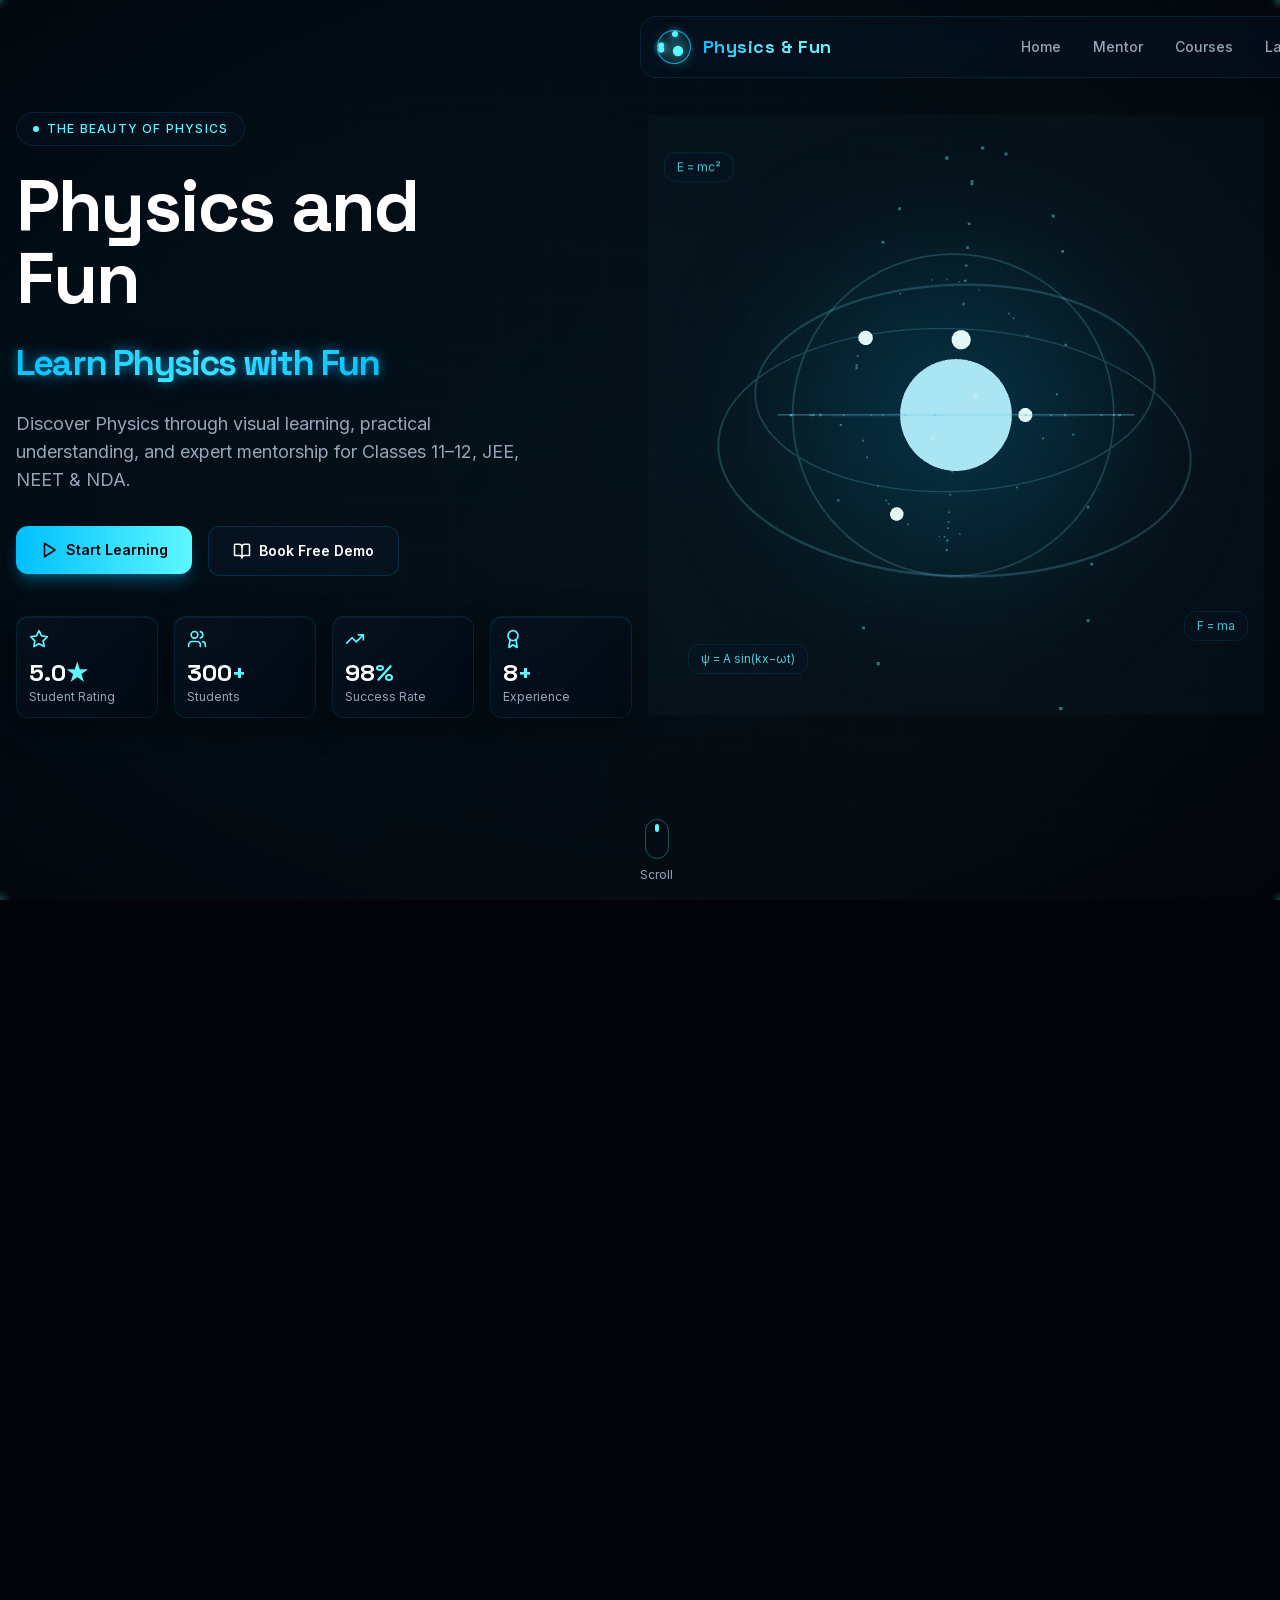
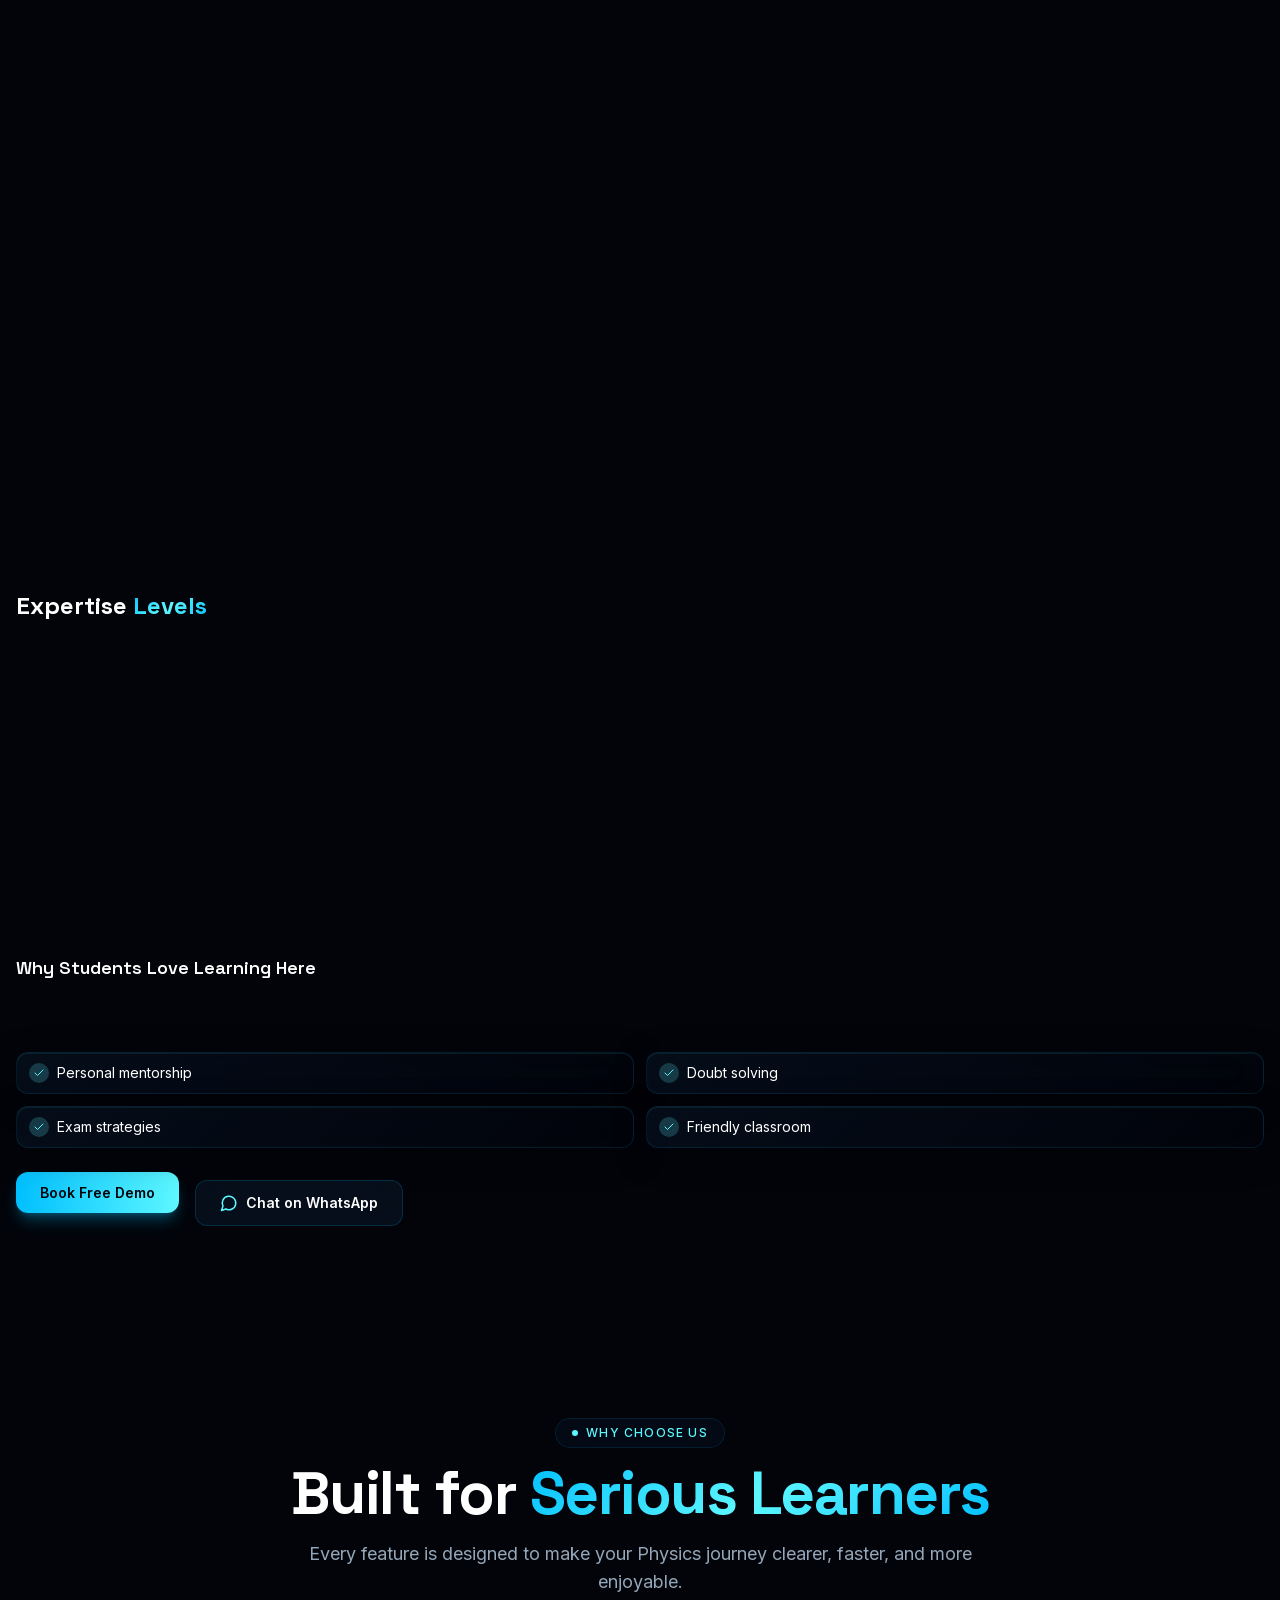
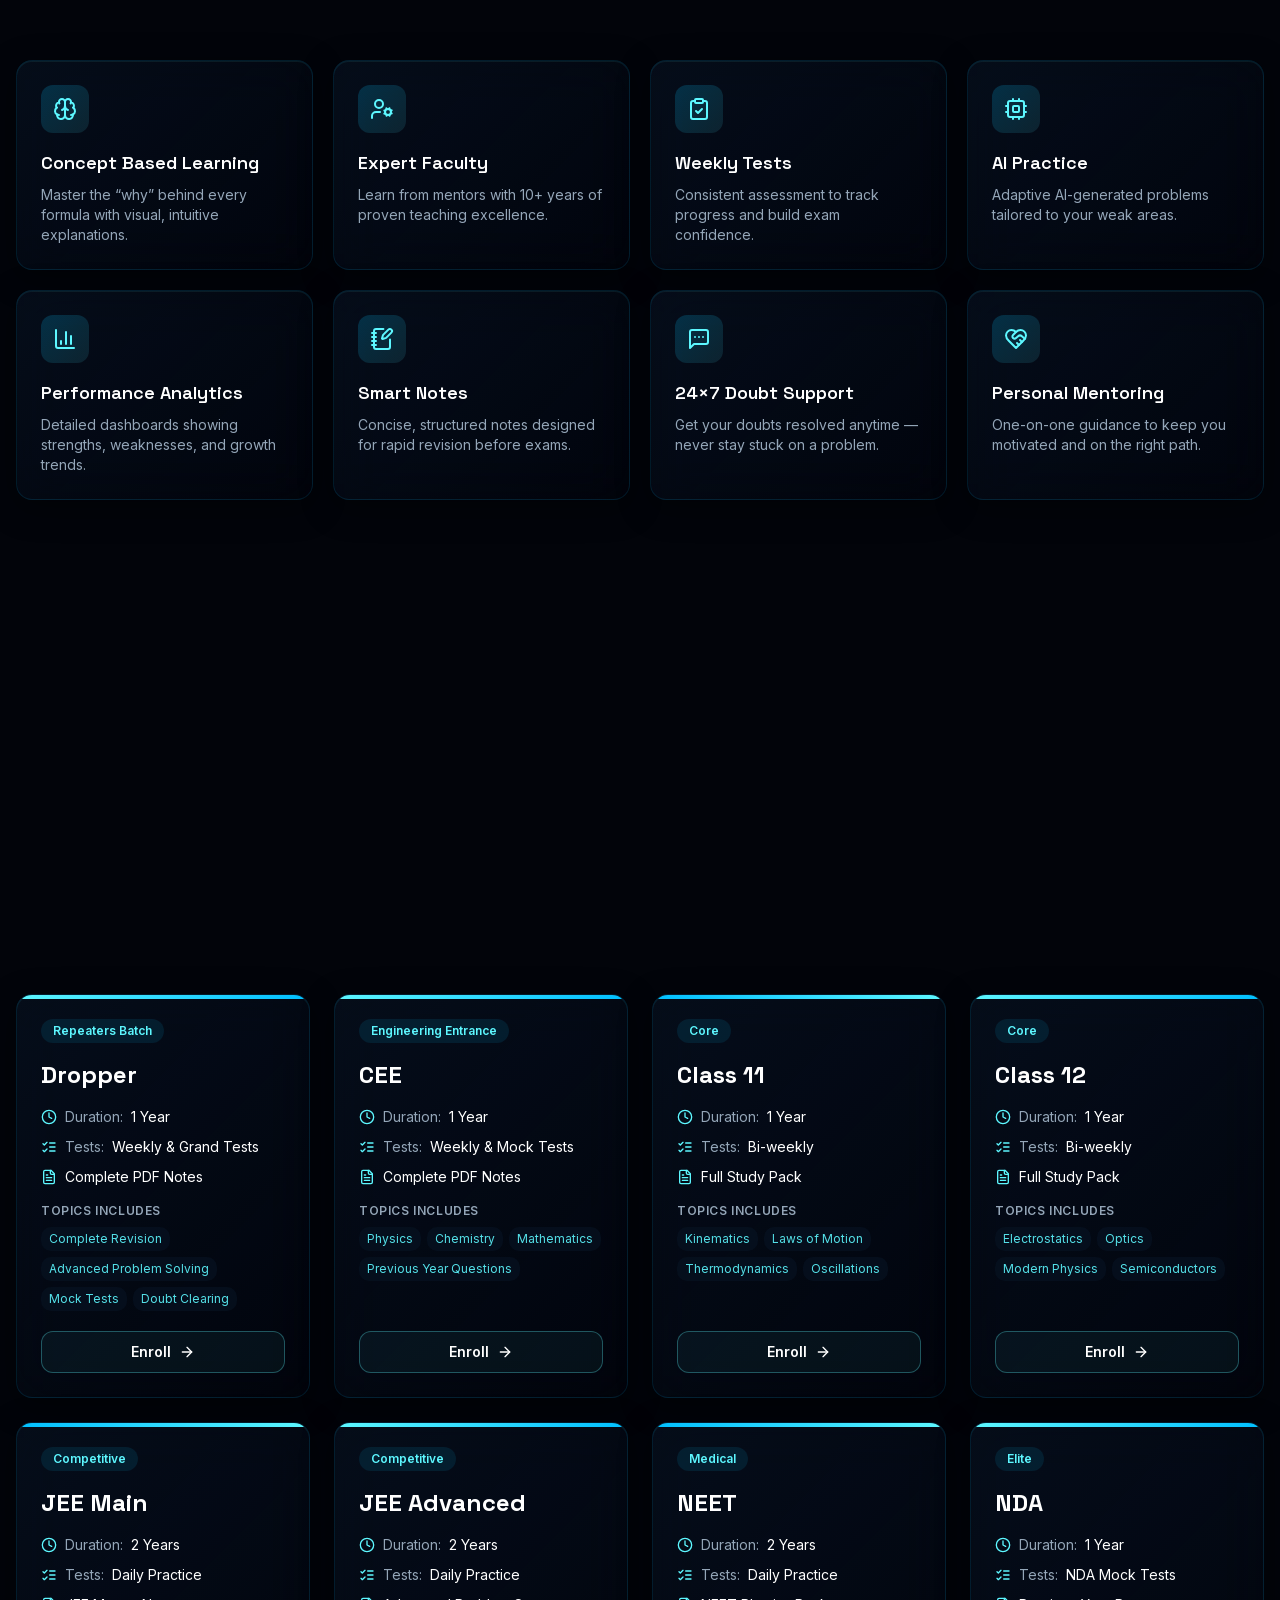
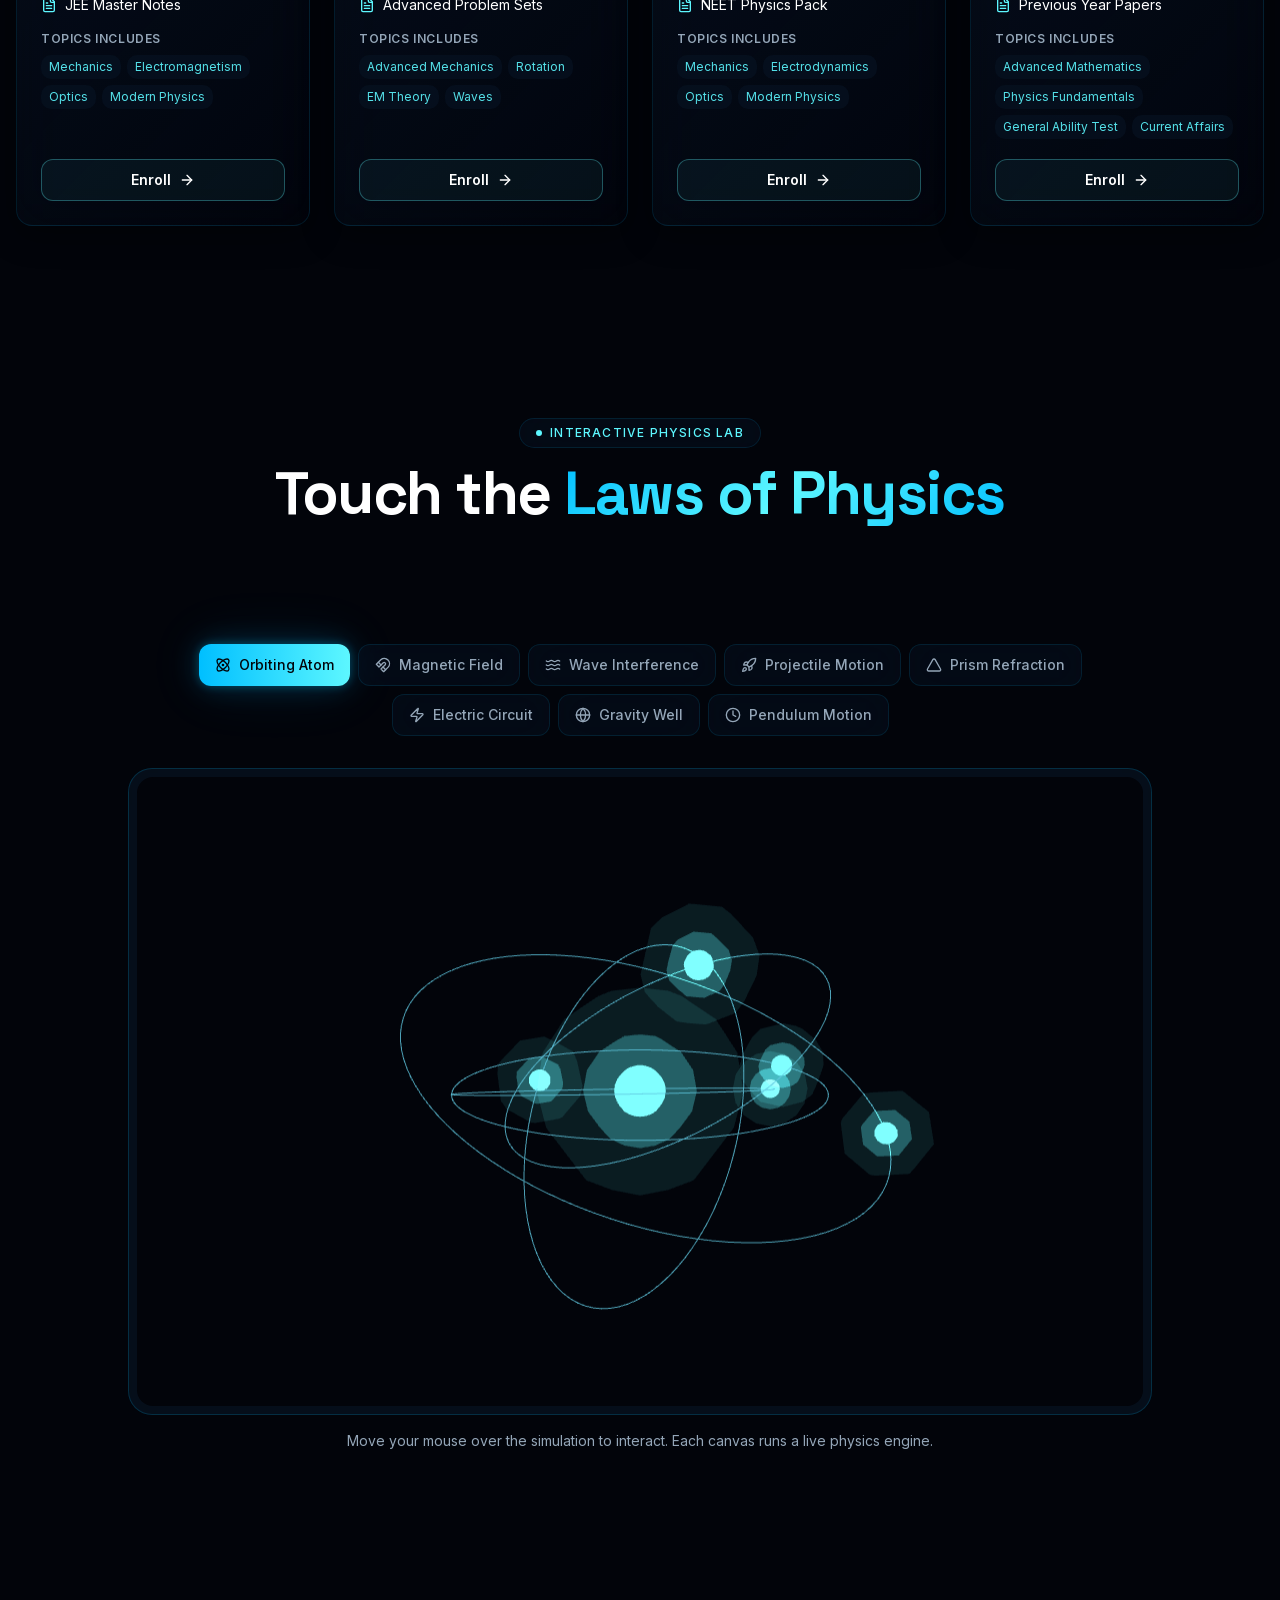
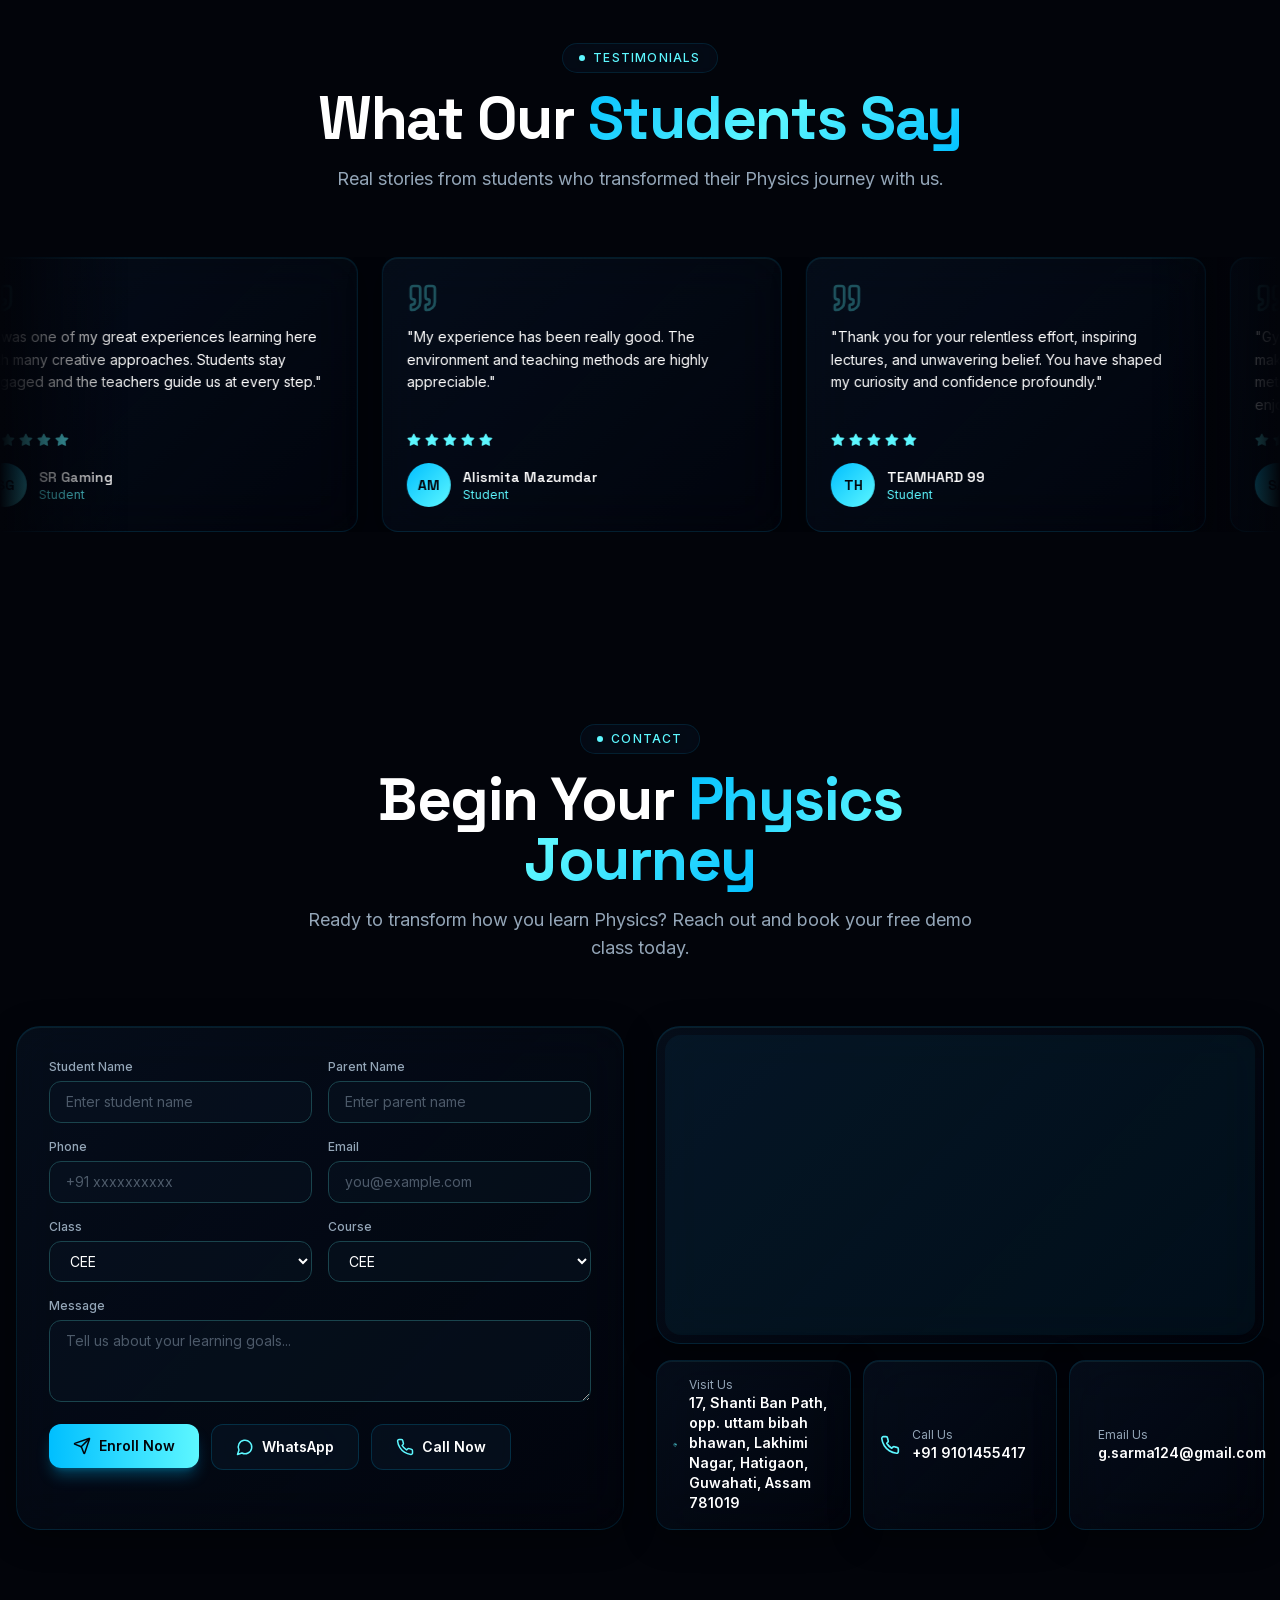
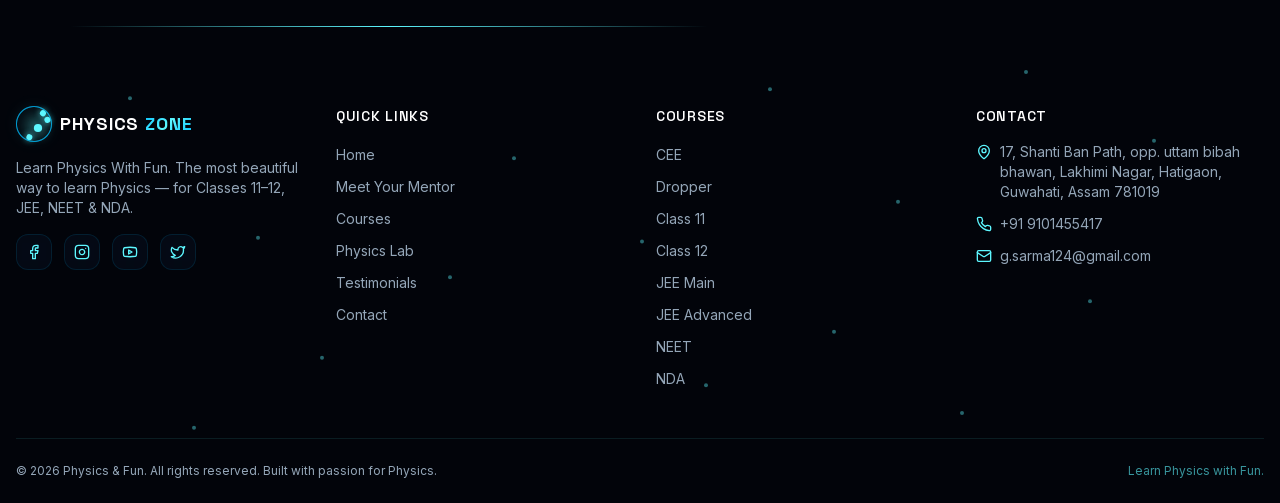
==== commit aead29c3: "feat(seo): optimize meta tags, canonical, Schema.org @graph, sitemap, robots, favicon & accessibilit" ====
--- a/index.html
+++ b/index.html
@@ -1 +1 @@
-<!DOCTYPE html><html lang="en" class="__variable_f367f3 __variable_dd5b2f"><head><meta charSet="utf-8"/><meta name="viewport" content="width=device-width, initial-scale=1"/><link rel="preload" href="/_next/static/media/36966cca54120369-s.p.woff2" as="font" crossorigin="" type="font/woff2"/><link rel="preload" href="/_next/static/media/e4af272ccee01ff0-s.p.woff2" as="font" crossorigin="" type="font/woff2"/><link rel="preload" as="image" href="/mentor.jpg"/><link rel="stylesheet" href="/_next/static/css/b1e57e03c31889a1.css" data-precedence="next"/><link rel="preload" href="/_next/static/chunks/webpack-378cba6a6ea20751.js" as="script" fetchPriority="low"/><script src="/_next/static/chunks/fd9d1056-04a0620e88d603f2.js" async=""></script><script src="/_next/static/chunks/864-a7a5fb8e7a8a9dfd.js" async=""></script><script src="/_next/static/chunks/main-app-fc51d5ef6307814d.js" async=""></script><title>Physics &amp; Fun — Learn Physics With Fun</title><meta name="description" content="Discover Physics through visual learning, practical understanding, and expert mentorship for Classes 11–12, JEE, NEET &amp; NDA. Physics &amp; Fun -Learn Physics With Fun"/><meta name="author" content="Physics &amp; Fun"/><meta name="keywords" content="physics coaching,JEE physics,NEET physics,physics classes 11 12,CEE,physics mentor,Physics &amp; Fun"/><meta name="robots" content="index, follow"/><meta property="og:title" content="Physics &amp; Fun — Learn Physics With Fun"/><meta property="og:description" content="Discover Physics through visual learning, practical understanding, and expert mentorship for Classes 11–12, JEE, NEET &amp; NDA."/><meta property="og:site_name" content="Physics &amp; Fun"/><meta property="og:type" content="website"/><meta name="twitter:card" content="summary_large_image"/><meta name="twitter:title" content="Physics &amp; Fun — Learn Physics With Fun"/><meta name="twitter:description" content="Discover Physics through visual learning, practical understanding, and expert mentorship for Classes 11–12, JEE, NEET &amp; NDA."/><meta name="next-size-adjust"/><script src="/_next/static/chunks/polyfills-c67a75d1b6f99dc8.js" noModule=""></script></head><body class="font-sans antialiased"><!--$!--><template data-dgst="NEXT_DYNAMIC_NO_SSR_CODE"></template><!--/$--><div class="pointer-events-none fixed z-[9999] hidden md:block" style="transform:translateX(-100px) translateY(-100px)"><div class="absolute -translate-x-1/2 -translate-y-1/2 rounded-full border" style="box-shadow:0 0 12px rgba(0,191,255,0.4)"></div></div><div class="pointer-events-none fixed z-[9999] hidden md:block" style="transform:translateX(-100px) translateY(-100px)"><div class="absolute -translate-x-1/2 -translate-y-1/2 rounded-full bg-zone-glow" style="box-shadow:0 0 10px rgba(93,247,255,0.9), 0 0 20px rgba(0,191,255,0.6)"></div></div><!--$!--><template data-dgst="NEXT_DYNAMIC_NO_SSR_CODE"></template><!--/$--><nav class="fixed left-1/2 top-4 z-50 -translate-x-1/2 transition-all duration-500 w-[95%] max-w-6xl" style="opacity:0;transform:translateY(-100px)"><div class="flex items-center justify-between gap-3 rounded-2xl px-4 py-3 transition-all duration-500 glass"><a href="#home" class="flex items-center gap-2 sm:gap-3"><div class="relative" style="width:34px;height:34px"><div class="absolute inset-0 rounded-full" style="background:radial-gradient(circle, rgba(93,247,255,0.3), transparent 70%);filter:blur(8px)"></div><div class="absolute inset-0" style="transform:rotate(0deg)"><div class="absolute inset-0 rounded-full border border-zone-electric/40"><div class="absolute left-1/2 top-0 h-1.5 w-1.5 -translate-x-1/2 rounded-full bg-zone-glow" style="box-shadow:0 0 6px rgba(93,247,255,0.9)"></div></div></div><div class="absolute inset-0" style="transform:rotate(60deg)"><div class="absolute inset-0 rounded-full border border-zone-electric/40"><div class="absolute left-1/2 top-0 h-1.5 w-1.5 -translate-x-1/2 rounded-full bg-zone-glow" style="box-shadow:0 0 6px rgba(93,247,255,0.9)"></div></div></div><div class="absolute inset-0" style="transform:rotate(120deg)"><div class="absolute inset-0 rounded-full border border-zone-electric/40"><div class="absolute left-1/2 top-0 h-1.5 w-1.5 -translate-x-1/2 rounded-full bg-zone-glow" style="box-shadow:0 0 6px rgba(93,247,255,0.9)"></div></div></div><div class="absolute left-1/2 top-1/2 h-2 w-2 -translate-x-1/2 -translate-y-1/2 rounded-full bg-zone-glow" style="box-shadow:0 0 12px rgba(93,247,255,1)"></div></div><span class="whitespace-nowrap font-display text-base font-bold tracking-wide sm:text-lg"><span class="bg-gradient-to-r from-zone-electric via-cyan-300 to-zone-glow bg-clip-text text-transparent">Physics &amp; Fun</span></span></a><div class="hidden lg:flex items-center gap-2"><a href="#home" class="relative px-3 py-2 text-sm font-medium text-muted-foreground transition-colors hover:text-white">Home</a><a href="#mentor" class="relative px-3 py-2 text-sm font-medium text-muted-foreground transition-colors hover:text-white">Mentor</a><a href="#courses" class="relative px-3 py-2 text-sm font-medium text-muted-foreground transition-colors hover:text-white">Courses</a><a href="#lab" class="relative px-3 py-2 text-sm font-medium text-muted-foreground transition-colors hover:text-white">Lab</a><a href="#testimonials" class="relative px-3 py-2 text-sm font-medium text-muted-foreground transition-colors hover:text-white">Reviews</a><a href="#contact" class="relative px-3 py-2 text-sm font-medium text-muted-foreground transition-colors hover:text-white">Contact</a></div><div class="hidden lg:block"><div class="inline-block" style="transform:none"><a href="#contact" class="rounded-xl bg-gradient-to-r from-zone-electric to-zone-glow px-5 py-2.5 text-sm font-semibold text-zone-bg shadow-lg shadow-zone-electric/30 transition-transform hover:scale-105">Enroll Now</a></div></div><button class="rounded-lg p-2 text-white lg:hidden" aria-label="Toggle menu"><svg xmlns="http://www.w3.org/2000/svg" width="22" height="22" viewBox="0 0 24 24" fill="none" stroke="currentColor" stroke-width="2" stroke-linecap="round" stroke-linejoin="round" class="lucide lucide-menu"><line x1="4" x2="20" y1="12" y2="12"></line><line x1="4" x2="20" y1="6" y2="6"></line><line x1="4" x2="20" y1="18" y2="18"></line></svg></button></div></nav><main class="relative"><section id="home" class="relative min-h-screen overflow-hidden pt-28 pb-12"><div class="container mx-auto px-4"><div class="grid items-center gap-8 lg:grid-cols-2 lg:gap-4"><div class="relative z-10 order-2 lg:order-1" style="opacity:0;transform:translateX(-40px)"><div class="mb-6 inline-flex items-center gap-2 rounded-full glass px-4 py-2 text-xs font-medium uppercase tracking-widest text-zone-glow"><span class="h-1.5 w-1.5 rounded-full bg-zone-glow animate-pulse"></span>The Beauty of Physics</div><h1 class="font-display text-5xl font-bold leading-[1.05] tracking-tight sm:text-6xl lg:text-7xl">Physics and<br/>Fun<br/><span class="gradient-text neon-text text-2xl sm:text-3xl lg:text-4xl">Learn Physics with Fun</span></h1><p class="mt-6 max-w-lg text-base text-muted-foreground sm:text-lg">Discover Physics through visual learning, practical understanding, and expert mentorship for Classes 11–12, JEE, NEET &amp; NDA.</p><div class="mt-8 flex flex-wrap gap-4"><div class="inline-block" style="transform:none"><a href="#courses" class="group flex items-center gap-2 rounded-xl bg-gradient-to-r from-zone-electric to-zone-glow px-6 py-3.5 text-sm font-semibold text-zone-bg shadow-lg shadow-zone-electric/30 transition-transform hover:scale-105"><svg xmlns="http://www.w3.org/2000/svg" width="18" height="18" viewBox="0 0 24 24" fill="none" stroke="currentColor" stroke-width="2" stroke-linecap="round" stroke-linejoin="round" class="lucide lucide-play transition-transform group-hover:scale-110"><polygon points="6 3 20 12 6 21 6 3"></polygon></svg>Start Learning</a></div><div class="inline-block" style="transform:none"><a href="#contact" class="flex items-center gap-2 rounded-xl glass-strong px-6 py-3.5 text-sm font-semibold text-white transition-all hover:border-zone-glow/40 hover:bg-white/5"><svg xmlns="http://www.w3.org/2000/svg" width="18" height="18" viewBox="0 0 24 24" fill="none" stroke="currentColor" stroke-width="2" stroke-linecap="round" stroke-linejoin="round" class="lucide lucide-book-open"><path d="M12 7v14"></path><path d="M3 18a1 1 0 0 1-1-1V4a1 1 0 0 1 1-1h5a4 4 0 0 1 4 4 4 4 0 0 1 4-4h5a1 1 0 0 1 1 1v13a1 1 0 0 1-1 1h-6a3 3 0 0 0-3 3 3 3 0 0 0-3-3z"></path></svg>Book Free Demo</a></div></div><div class="mt-10 grid grid-cols-2 gap-4 sm:grid-cols-4"><div class="glass-card rounded-xl p-3" style="opacity:0;transform:translateY(20px)"><svg xmlns="http://www.w3.org/2000/svg" width="24" height="24" viewBox="0 0 24 24" fill="none" stroke="currentColor" stroke-width="2" stroke-linecap="round" stroke-linejoin="round" class="lucide lucide-star mb-2 h-5 w-5 text-zone-glow"><polygon points="12 2 15.09 8.26 22 9.27 17 14.14 18.18 21.02 12 17.77 5.82 21.02 7 14.14 2 9.27 8.91 8.26 12 2"></polygon></svg><div class="font-display text-2xl font-bold text-white">5.0<span class="text-zone-glow">★</span></div><div class="text-xs text-muted-foreground">Student Rating</div></div><div class="glass-card rounded-xl p-3" style="opacity:0;transform:translateY(20px)"><svg xmlns="http://www.w3.org/2000/svg" width="24" height="24" viewBox="0 0 24 24" fill="none" stroke="currentColor" stroke-width="2" stroke-linecap="round" stroke-linejoin="round" class="lucide lucide-users mb-2 h-5 w-5 text-zone-glow"><path d="M16 21v-2a4 4 0 0 0-4-4H6a4 4 0 0 0-4 4v2"></path><circle cx="9" cy="7" r="4"></circle><path d="M22 21v-2a4 4 0 0 0-3-3.87"></path><path d="M16 3.13a4 4 0 0 1 0 7.75"></path></svg><div class="font-display text-2xl font-bold text-white">300<span class="text-zone-glow">+</span></div><div class="text-xs text-muted-foreground">Students</div></div><div class="glass-card rounded-xl p-3" style="opacity:0;transform:translateY(20px)"><svg xmlns="http://www.w3.org/2000/svg" width="24" height="24" viewBox="0 0 24 24" fill="none" stroke="currentColor" stroke-width="2" stroke-linecap="round" stroke-linejoin="round" class="lucide lucide-trending-up mb-2 h-5 w-5 text-zone-glow"><polyline points="22 7 13.5 15.5 8.5 10.5 2 17"></polyline><polyline points="16 7 22 7 22 13"></polyline></svg><div class="font-display text-2xl font-bold text-white">98<span class="text-zone-glow">%</span></div><div class="text-xs text-muted-foreground">Success Rate</div></div><div class="glass-card rounded-xl p-3" style="opacity:0;transform:translateY(20px)"><svg xmlns="http://www.w3.org/2000/svg" width="24" height="24" viewBox="0 0 24 24" fill="none" stroke="currentColor" stroke-width="2" stroke-linecap="round" stroke-linejoin="round" class="lucide lucide-award mb-2 h-5 w-5 text-zone-glow"><path d="m15.477 12.89 1.515 8.526a.5.5 0 0 1-.81.47l-3.58-2.687a1 1 0 0 0-1.197 0l-3.586 2.686a.5.5 0 0 1-.81-.469l1.514-8.526"></path><circle cx="12" cy="8" r="6"></circle></svg><div class="font-display text-2xl font-bold text-white">8<span class="text-zone-glow">+</span></div><div class="text-xs text-muted-foreground">Experience</div></div></div></div><div class="relative order-1 h-[320px] sm:h-[420px] lg:order-2 lg:h-[600px]" style="opacity:0;transform:scale(0.8)"><div class="absolute left-1/2 top-1/2 h-72 w-72 -translate-x-1/2 -translate-y-1/2 rounded-full bg-zone-electric/20 blur-[40px] lg:blur-[80px] animate-glowPulse"></div><div class="absolute inset-0 h-full w-full"><!--$!--><template data-dgst="NEXT_DYNAMIC_NO_SSR_CODE"></template><div class="h-full flex items-center justify-center"><div class="h-32 w-32 rounded-full bg-zone-electric/20 blur-3xl animate-pulse"></div></div><!--/$--></div><div class="absolute left-4 top-10 glass rounded-lg px-3 py-1.5 text-xs text-zone-glow/80">E = mc²</div><div class="absolute right-4 bottom-20 glass rounded-lg px-3 py-1.5 text-xs text-zone-glow/80">F = ma</div><div class="absolute bottom-10 left-10 glass rounded-lg px-3 py-1.5 text-xs text-zone-glow/80">ψ = A sin(kx−ωt)</div></div></div></div><div class="absolute bottom-6 left-1/2 -translate-x-1/2"><div class="flex flex-col items-center gap-2"><div class="h-10 w-6 rounded-full border border-zone-glow/30 p-1"><div class="h-2 w-1 mx-auto rounded-full bg-zone-glow animate-scrollLine"></div></div><span class="text-xs text-muted-foreground">Scroll</span></div></div></section><!--$--><section id="mentor" class="relative py-24"><div class="container mx-auto px-4"><div class="max-w-3xl mx-auto text-center"><div class="mb-4 inline-flex items-center gap-2 rounded-full glass px-4 py-1.5 text-xs font-medium uppercase tracking-widest text-zone-glow mx-auto" style="opacity:0;transform:translateY(20px)"><span class="h-1.5 w-1.5 rounded-full bg-zone-glow animate-pulse"></span>Meet Your Mentor</div><h2 class="font-display text-4xl font-bold leading-tight tracking-tight sm:text-5xl lg:text-6xl" style="opacity:0;transform:translateY(30px)">Learn from a<!-- --> <span class="gradient-text">Physics Visionary</span></h2><p class="mt-4 text-base text-muted-foreground sm:text-lg mx-auto max-w-2xl" style="opacity:0;transform:translateY(20px)">A mentor who makes Physics simple, visual, and exciting — transforming how students understand the universe.</p></div><div class="mt-16 grid items-center gap-8 lg:grid-cols-2"><div class="relative mx-auto max-w-sm" style="opacity:0;transform:translateX(-40px)"><div class="relative glass-card light-sweep rounded-3xl p-3" style="transform-style:preserve-3d;transform:none"><div class="relative h-[500px] w-full"><div class="relative aspect-[3/4] overflow-hidden rounded-2xl"><img src="/mentor.jpg" alt="Mentor" class="h-full w-full object-cover"/></div><div class="absolute right-4 top-4 glass-strong rounded-full px-3 py-1.5 text-xs font-semibold text-zone-glow">★ Top Rated</div><div class="absolute inset-0 rounded-2xl ring-1 ring-zone-glow/20"></div></div></div><div class="absolute -inset-4 -z-10 rounded-full bg-zone-electric/10 blur-3xl animate-glowPulse"></div></div><div class="grid grid-cols-1 gap-4 sm:grid-cols-2" style="opacity:0;transform:translateX(40px)"><div class="glass-card group rounded-2xl p-4 transition-all hover:border-zone-glow/30 hover:neon-glow" style="opacity:0;transform:translateY(20px)"><div class="mb-2 flex h-10 w-10 items-center justify-center rounded-xl bg-zone-electric/10 text-zone-glow transition-transform group-hover:scale-110"><svg xmlns="http://www.w3.org/2000/svg" width="20" height="20" viewBox="0 0 24 24" fill="none" stroke="currentColor" stroke-width="2" stroke-linecap="round" stroke-linejoin="round" class="lucide lucide-user"><path d="M19 21v-2a4 4 0 0 0-4-4H9a4 4 0 0 0-4 4v2"></path><circle cx="12" cy="7" r="4"></circle></svg></div><div class="text-xs text-muted-foreground">Mentor Name</div><div class="font-display text-lg font-semibold text-white">Gyanankur Sarma</div></div><div class="glass-card group rounded-2xl p-4 transition-all hover:border-zone-glow/30 hover:neon-glow" style="opacity:0;transform:translateY(20px)"><div class="mb-2 flex h-10 w-10 items-center justify-center rounded-xl bg-zone-electric/10 text-zone-glow transition-transform group-hover:scale-110"><svg xmlns="http://www.w3.org/2000/svg" width="20" height="20" viewBox="0 0 24 24" fill="none" stroke="currentColor" stroke-width="2" stroke-linecap="round" stroke-linejoin="round" class="lucide lucide-graduation-cap"><path d="M21.42 10.922a1 1 0 0 0-.019-1.838L12.83 5.18a2 2 0 0 0-1.66 0L2.6 9.08a1 1 0 0 0 0 1.832l8.57 3.908a2 2 0 0 0 1.66 0z"></path><path d="M22 10v6"></path><path d="M6 12.5V16a6 3 0 0 0 12 0v-3.5"></path></svg></div><div class="text-xs text-muted-foreground">Qualification</div><div class="font-display text-lg font-semibold text-white">B.Tech(ECE), M.Sc(Physics)</div></div><div class="glass-card group rounded-2xl p-4 transition-all hover:border-zone-glow/30 hover:neon-glow" style="opacity:0;transform:translateY(20px)"><div class="mb-2 flex h-10 w-10 items-center justify-center rounded-xl bg-zone-electric/10 text-zone-glow transition-transform group-hover:scale-110"><svg xmlns="http://www.w3.org/2000/svg" width="20" height="20" viewBox="0 0 24 24" fill="none" stroke="currentColor" stroke-width="2" stroke-linecap="round" stroke-linejoin="round" class="lucide lucide-book-open"><path d="M12 7v14"></path><path d="M3 18a1 1 0 0 1-1-1V4a1 1 0 0 1 1-1h5a4 4 0 0 1 4 4 4 4 0 0 1 4-4h5a1 1 0 0 1 1 1v13a1 1 0 0 1-1 1h-6a3 3 0 0 0-3 3 3 3 0 0 0-3-3z"></path></svg></div><div class="text-xs text-muted-foreground">Teaching Experience</div><div class="font-display text-lg font-semibold text-white">8+ Years</div></div><div class="glass-card group rounded-2xl p-4 transition-all hover:border-zone-glow/30 hover:neon-glow" style="opacity:0;transform:translateY(20px)"><div class="mb-2 flex h-10 w-10 items-center justify-center rounded-xl bg-zone-electric/10 text-zone-glow transition-transform group-hover:scale-110"><svg xmlns="http://www.w3.org/2000/svg" width="20" height="20" viewBox="0 0 24 24" fill="none" stroke="currentColor" stroke-width="2" stroke-linecap="round" stroke-linejoin="round" class="lucide lucide-target"><circle cx="12" cy="12" r="10"></circle><circle cx="12" cy="12" r="6"></circle><circle cx="12" cy="12" r="2"></circle></svg></div><div class="text-xs text-muted-foreground">Students Mentored</div><div class="font-display text-lg font-semibold text-white">300+</div></div><div class="glass-card group rounded-2xl p-4 transition-all hover:border-zone-glow/30 hover:neon-glow" style="opacity:0;transform:translateY(20px)"><div class="mb-2 flex h-10 w-10 items-center justify-center rounded-xl bg-zone-electric/10 text-zone-glow transition-transform group-hover:scale-110"><svg xmlns="http://www.w3.org/2000/svg" width="20" height="20" viewBox="0 0 24 24" fill="none" stroke="currentColor" stroke-width="2" stroke-linecap="round" stroke-linejoin="round" class="lucide lucide-star"><polygon points="12 2 15.09 8.26 22 9.27 17 14.14 18.18 21.02 12 17.77 5.82 21.02 7 14.14 2 9.27 8.91 8.26 12 2"></polygon></svg></div><div class="text-xs text-muted-foreground">Success Rate</div><div class="font-display text-lg font-semibold text-white">98%</div></div></div></div><div class="mx-auto mt-12 max-w-3xl" style="opacity:0;transform:translateY(30px)"><div class="glass-card relative rounded-3xl p-8 text-center sm:p-12"><svg xmlns="http://www.w3.org/2000/svg" width="24" height="24" viewBox="0 0 24 24" fill="none" stroke="currentColor" stroke-width="2" stroke-linecap="round" stroke-linejoin="round" class="lucide lucide-quote mx-auto mb-4 h-10 w-10 text-zone-glow/40"><path d="M16 3a2 2 0 0 0-2 2v6a2 2 0 0 0 2 2 1 1 0 0 1 1 1v1a2 2 0 0 1-2 2 1 1 0 0 0-1 1v2a1 1 0 0 0 1 1 6 6 0 0 0 6-6V5a2 2 0 0 0-2-2z"></path><path d="M5 3a2 2 0 0 0-2 2v6a2 2 0 0 0 2 2 1 1 0 0 1 1 1v1a2 2 0 0 1-2 2 1 1 0 0 0-1 1v2a1 1 0 0 0 1 1 6 6 0 0 0 6-6V5a2 2 0 0 0-2-2z"></path></svg><p class="font-display text-xl font-medium leading-relaxed text-white sm:text-2xl">“Physics is not about memorizing formulas.<br/>It is about understanding how the universe works.”</p><div class="mt-4 text-sm text-zone-glow">— Gyanankur Sarma</div></div></div><div class="mt-16"><div><h3 class="mb-8 font-display text-2xl font-bold text-white">Expertise <span class="gradient-text">Levels</span></h3><div class="space-y-5"><div style="opacity:0;transform:translateX(20px)"><div class="mb-2 flex items-center justify-between"><span class="text-sm font-medium text-white">Concept Clarity</span><span class="text-sm font-bold text-zone-glow">98<!-- -->%</span></div><div class="h-2 overflow-hidden rounded-full bg-zone-surface/50"><div class="h-full rounded-full bg-gradient-to-r from-zone-electric to-zone-glow" style="box-shadow:0 0 10px rgba(93,247,255,0.5);width:0px"></div></div></div><div style="opacity:0;transform:translateX(20px)"><div class="mb-2 flex items-center justify-between"><span class="text-sm font-medium text-white">Problem Solving</span><span class="text-sm font-bold text-zone-glow">95<!-- -->%</span></div><div class="h-2 overflow-hidden rounded-full bg-zone-surface/50"><div class="h-full rounded-full bg-gradient-to-r from-zone-electric to-zone-glow" style="box-shadow:0 0 10px rgba(93,247,255,0.5);width:0px"></div></div></div><div style="opacity:0;transform:translateX(20px)"><div class="mb-2 flex items-center justify-between"><span class="text-sm font-medium text-white">Student Satisfaction</span><span class="text-sm font-bold text-zone-glow">99<!-- -->%</span></div><div class="h-2 overflow-hidden rounded-full bg-zone-surface/50"><div class="h-full rounded-full bg-gradient-to-r from-zone-electric to-zone-glow" style="box-shadow:0 0 10px rgba(93,247,255,0.5);width:0px"></div></div></div><div style="opacity:0;transform:translateX(20px)"><div class="mb-2 flex items-center justify-between"><span class="text-sm font-medium text-white">Exam Preparation</span><span class="text-sm font-bold text-zone-glow">96<!-- -->%</span></div><div class="h-2 overflow-hidden rounded-full bg-zone-surface/50"><div class="h-full rounded-full bg-gradient-to-r from-zone-electric to-zone-glow" style="box-shadow:0 0 10px rgba(93,247,255,0.5);width:0px"></div></div></div><div style="opacity:0;transform:translateX(20px)"><div class="mb-2 flex items-center justify-between"><span class="text-sm font-medium text-white">Motivation</span><span class="text-sm font-bold text-zone-glow">97<!-- -->%</span></div><div class="h-2 overflow-hidden rounded-full bg-zone-surface/50"><div class="h-full rounded-full bg-gradient-to-r from-zone-electric to-zone-glow" style="box-shadow:0 0 10px rgba(93,247,255,0.5);width:0px"></div></div></div></div><div class="mt-10"><h4 class="mb-4 font-display text-lg font-semibold text-white">Why Students Love Learning Here</h4><div class="grid grid-cols-2 gap-3"><div class="flex items-center gap-2 glass-card rounded-xl px-3 py-2.5 text-sm text-white" style="opacity:0;transform:translateY(10px)"><div class="flex h-5 w-5 items-center justify-center rounded-full bg-zone-glow/20"><svg xmlns="http://www.w3.org/2000/svg" width="12" height="12" viewBox="0 0 24 24" fill="none" stroke="currentColor" stroke-width="2" stroke-linecap="round" stroke-linejoin="round" class="lucide lucide-check text-zone-glow"><path d="M20 6 9 17l-5-5"></path></svg></div>Easy explanations</div><div class="flex items-center gap-2 glass-card rounded-xl px-3 py-2.5 text-sm text-white" style="opacity:0;transform:translateY(10px)"><div class="flex h-5 w-5 items-center justify-center rounded-full bg-zone-glow/20"><svg xmlns="http://www.w3.org/2000/svg" width="12" height="12" viewBox="0 0 24 24" fill="none" stroke="currentColor" stroke-width="2" stroke-linecap="round" stroke-linejoin="round" class="lucide lucide-check text-zone-glow"><path d="M20 6 9 17l-5-5"></path></svg></div>Interactive teaching</div><div class="flex items-center gap-2 glass-card rounded-xl px-3 py-2.5 text-sm text-white" style="opacity:0;transform:translateY(10px)"><div class="flex h-5 w-5 items-center justify-center rounded-full bg-zone-glow/20"><svg xmlns="http://www.w3.org/2000/svg" width="12" height="12" viewBox="0 0 24 24" fill="none" stroke="currentColor" stroke-width="2" stroke-linecap="round" stroke-linejoin="round" class="lucide lucide-check text-zone-glow"><path d="M20 6 9 17l-5-5"></path></svg></div>Personal mentorship</div><div class="flex items-center gap-2 glass-card rounded-xl px-3 py-2.5 text-sm text-white" style="opacity:0;transform:translateY(10px)"><div class="flex h-5 w-5 items-center justify-center rounded-full bg-zone-glow/20"><svg xmlns="http://www.w3.org/2000/svg" width="12" height="12" viewBox="0 0 24 24" fill="none" stroke="currentColor" stroke-width="2" stroke-linecap="round" stroke-linejoin="round" class="lucide lucide-check text-zone-glow"><path d="M20 6 9 17l-5-5"></path></svg></div>Doubt solving</div><div class="flex items-center gap-2 glass-card rounded-xl px-3 py-2.5 text-sm text-white" style="opacity:0;transform:translateY(10px)"><div class="flex h-5 w-5 items-center justify-center rounded-full bg-zone-glow/20"><svg xmlns="http://www.w3.org/2000/svg" width="12" height="12" viewBox="0 0 24 24" fill="none" stroke="currentColor" stroke-width="2" stroke-linecap="round" stroke-linejoin="round" class="lucide lucide-check text-zone-glow"><path d="M20 6 9 17l-5-5"></path></svg></div>Exam strategies</div><div class="flex items-center gap-2 glass-card rounded-xl px-3 py-2.5 text-sm text-white" style="opacity:0;transform:translateY(10px)"><div class="flex h-5 w-5 items-center justify-center rounded-full bg-zone-glow/20"><svg xmlns="http://www.w3.org/2000/svg" width="12" height="12" viewBox="0 0 24 24" fill="none" stroke="currentColor" stroke-width="2" stroke-linecap="round" stroke-linejoin="round" class="lucide lucide-check text-zone-glow"><path d="M20 6 9 17l-5-5"></path></svg></div>Friendly classroom</div></div></div><div class="mt-8 flex flex-wrap gap-4"><div class="inline-block" style="transform:none"><a href="#contact" class="rounded-xl bg-gradient-to-r from-zone-electric to-zone-glow px-6 py-3 text-sm font-semibold text-zone-bg shadow-lg shadow-zone-electric/30 transition-transform hover:scale-105">Book Free Demo</a></div><div class="inline-block" style="transform:none"><a href="https://wa.me/919101455417" target="_blank" rel="noopener noreferrer" class="flex items-center gap-2 rounded-xl glass-strong px-6 py-3 text-sm font-semibold text-white transition-all hover:border-zone-glow/40 hover:bg-white/5"><svg xmlns="http://www.w3.org/2000/svg" width="18" height="18" viewBox="0 0 24 24" fill="none" stroke="currentColor" stroke-width="2" stroke-linecap="round" stroke-linejoin="round" class="lucide lucide-message-circle text-zone-glow"><path d="M7.9 20A9 9 0 1 0 4 16.1L2 22Z"></path></svg>Chat on WhatsApp</a></div></div></div></div></div></section><!--/$--><!--$--><section class="relative py-24"><div class="container mx-auto px-4"><div class="max-w-3xl mx-auto text-center"><div class="mb-4 inline-flex items-center gap-2 rounded-full glass px-4 py-1.5 text-xs font-medium uppercase tracking-widest text-zone-glow mx-auto" style="opacity:0;transform:translateY(20px)"><span class="h-1.5 w-1.5 rounded-full bg-zone-glow animate-pulse"></span>Why Choose Us</div><h2 class="font-display text-4xl font-bold leading-tight tracking-tight sm:text-5xl lg:text-6xl" style="opacity:0;transform:translateY(30px)">Built for<!-- --> <span class="gradient-text">Serious Learners</span></h2><p class="mt-4 text-base text-muted-foreground sm:text-lg mx-auto max-w-2xl" style="opacity:0;transform:translateY(20px)">Every feature is designed to make your Physics journey clearer, faster, and more enjoyable.</p></div><div class="mt-16 grid grid-cols-1 gap-5 sm:grid-cols-2 lg:grid-cols-4"><div class="glass-card group relative overflow-hidden rounded-2xl p-6 transition-all hover:border-zone-glow/30 hover:neon-glow" style="opacity:0;transform:translateY(30px)"><div class="absolute -right-8 -top-8 h-24 w-24 rounded-full bg-zone-electric/10 blur-2xl opacity-0 transition-opacity group-hover:opacity-100"></div><div class="mb-4 flex h-12 w-12 items-center justify-center rounded-xl bg-gradient-to-br from-zone-electric/20 to-zone-glow/10 text-zone-glow transition-transform group-hover:scale-110 group-hover:rotate-6"><svg xmlns="http://www.w3.org/2000/svg" width="24" height="24" viewBox="0 0 24 24" fill="none" stroke="currentColor" stroke-width="2" stroke-linecap="round" stroke-linejoin="round" class="lucide lucide-brain"><path d="M12 5a3 3 0 1 0-5.997.125 4 4 0 0 0-2.526 5.77 4 4 0 0 0 .556 6.588A4 4 0 1 0 12 18Z"></path><path d="M12 5a3 3 0 1 1 5.997.125 4 4 0 0 1 2.526 5.77 4 4 0 0 1-.556 6.588A4 4 0 1 1 12 18Z"></path><path d="M15 13a4.5 4.5 0 0 1-3-4 4.5 4.5 0 0 1-3 4"></path><path d="M17.599 6.5a3 3 0 0 0 .399-1.375"></path><path d="M6.003 5.125A3 3 0 0 0 6.401 6.5"></path><path d="M3.477 10.896a4 4 0 0 1 .585-.396"></path><path d="M19.938 10.5a4 4 0 0 1 .585.396"></path><path d="M6 18a4 4 0 0 1-1.967-.516"></path><path d="M19.967 17.484A4 4 0 0 1 18 18"></path></svg></div><h3 class="mb-2 font-display text-lg font-semibold text-white">Concept Based Learning</h3><p class="text-sm text-muted-foreground">Master the &ldquo;why&rdquo; behind every formula with visual, intuitive explanations.</p></div><div class="glass-card group relative overflow-hidden rounded-2xl p-6 transition-all hover:border-zone-glow/30 hover:neon-glow" style="opacity:0;transform:translateY(30px)"><div class="absolute -right-8 -top-8 h-24 w-24 rounded-full bg-zone-electric/10 blur-2xl opacity-0 transition-opacity group-hover:opacity-100"></div><div class="mb-4 flex h-12 w-12 items-center justify-center rounded-xl bg-gradient-to-br from-zone-electric/20 to-zone-glow/10 text-zone-glow transition-transform group-hover:scale-110 group-hover:rotate-6"><svg xmlns="http://www.w3.org/2000/svg" width="24" height="24" viewBox="0 0 24 24" fill="none" stroke="currentColor" stroke-width="2" stroke-linecap="round" stroke-linejoin="round" class="lucide lucide-user-cog"><circle cx="18" cy="15" r="3"></circle><circle cx="9" cy="7" r="4"></circle><path d="M10 15H6a4 4 0 0 0-4 4v2"></path><path d="m21.7 16.4-.9-.3"></path><path d="m15.2 13.9-.9-.3"></path><path d="m16.6 18.7.3-.9"></path><path d="m19.1 12.2.3-.9"></path><path d="m19.6 18.7-.4-1"></path><path d="m16.8 12.3-.4-1"></path><path d="m14.3 16.6 1-.4"></path><path d="m20.7 13.8 1-.4"></path></svg></div><h3 class="mb-2 font-display text-lg font-semibold text-white">Expert Faculty</h3><p class="text-sm text-muted-foreground">Learn from mentors with 10+ years of proven teaching excellence.</p></div><div class="glass-card group relative overflow-hidden rounded-2xl p-6 transition-all hover:border-zone-glow/30 hover:neon-glow" style="opacity:0;transform:translateY(30px)"><div class="absolute -right-8 -top-8 h-24 w-24 rounded-full bg-zone-electric/10 blur-2xl opacity-0 transition-opacity group-hover:opacity-100"></div><div class="mb-4 flex h-12 w-12 items-center justify-center rounded-xl bg-gradient-to-br from-zone-electric/20 to-zone-glow/10 text-zone-glow transition-transform group-hover:scale-110 group-hover:rotate-6"><svg xmlns="http://www.w3.org/2000/svg" width="24" height="24" viewBox="0 0 24 24" fill="none" stroke="currentColor" stroke-width="2" stroke-linecap="round" stroke-linejoin="round" class="lucide lucide-clipboard-check"><rect width="8" height="4" x="8" y="2" rx="1" ry="1"></rect><path d="M16 4h2a2 2 0 0 1 2 2v14a2 2 0 0 1-2 2H6a2 2 0 0 1-2-2V6a2 2 0 0 1 2-2h2"></path><path d="m9 14 2 2 4-4"></path></svg></div><h3 class="mb-2 font-display text-lg font-semibold text-white">Weekly Tests</h3><p class="text-sm text-muted-foreground">Consistent assessment to track progress and build exam confidence.</p></div><div class="glass-card group relative overflow-hidden rounded-2xl p-6 transition-all hover:border-zone-glow/30 hover:neon-glow" style="opacity:0;transform:translateY(30px)"><div class="absolute -right-8 -top-8 h-24 w-24 rounded-full bg-zone-electric/10 blur-2xl opacity-0 transition-opacity group-hover:opacity-100"></div><div class="mb-4 flex h-12 w-12 items-center justify-center rounded-xl bg-gradient-to-br from-zone-electric/20 to-zone-glow/10 text-zone-glow transition-transform group-hover:scale-110 group-hover:rotate-6"><svg xmlns="http://www.w3.org/2000/svg" width="24" height="24" viewBox="0 0 24 24" fill="none" stroke="currentColor" stroke-width="2" stroke-linecap="round" stroke-linejoin="round" class="lucide lucide-cpu"><rect width="16" height="16" x="4" y="4" rx="2"></rect><rect width="6" height="6" x="9" y="9" rx="1"></rect><path d="M15 2v2"></path><path d="M15 20v2"></path><path d="M2 15h2"></path><path d="M2 9h2"></path><path d="M20 15h2"></path><path d="M20 9h2"></path><path d="M9 2v2"></path><path d="M9 20v2"></path></svg></div><h3 class="mb-2 font-display text-lg font-semibold text-white">AI Practice</h3><p class="text-sm text-muted-foreground">Adaptive AI-generated problems tailored to your weak areas.</p></div><div class="glass-card group relative overflow-hidden rounded-2xl p-6 transition-all hover:border-zone-glow/30 hover:neon-glow" style="opacity:0;transform:translateY(30px)"><div class="absolute -right-8 -top-8 h-24 w-24 rounded-full bg-zone-electric/10 blur-2xl opacity-0 transition-opacity group-hover:opacity-100"></div><div class="mb-4 flex h-12 w-12 items-center justify-center rounded-xl bg-gradient-to-br from-zone-electric/20 to-zone-glow/10 text-zone-glow transition-transform group-hover:scale-110 group-hover:rotate-6"><svg xmlns="http://www.w3.org/2000/svg" width="24" height="24" viewBox="0 0 24 24" fill="none" stroke="currentColor" stroke-width="2" stroke-linecap="round" stroke-linejoin="round" class="lucide lucide-chart-column"><path d="M3 3v16a2 2 0 0 0 2 2h16"></path><path d="M18 17V9"></path><path d="M13 17V5"></path><path d="M8 17v-3"></path></svg></div><h3 class="mb-2 font-display text-lg font-semibold text-white">Performance Analytics</h3><p class="text-sm text-muted-foreground">Detailed dashboards showing strengths, weaknesses, and growth trends.</p></div><div class="glass-card group relative overflow-hidden rounded-2xl p-6 transition-all hover:border-zone-glow/30 hover:neon-glow" style="opacity:0;transform:translateY(30px)"><div class="absolute -right-8 -top-8 h-24 w-24 rounded-full bg-zone-electric/10 blur-2xl opacity-0 transition-opacity group-hover:opacity-100"></div><div class="mb-4 flex h-12 w-12 items-center justify-center rounded-xl bg-gradient-to-br from-zone-electric/20 to-zone-glow/10 text-zone-glow transition-transform group-hover:scale-110 group-hover:rotate-6"><svg xmlns="http://www.w3.org/2000/svg" width="24" height="24" viewBox="0 0 24 24" fill="none" stroke="currentColor" stroke-width="2" stroke-linecap="round" stroke-linejoin="round" class="lucide lucide-notebook-pen"><path d="M13.4 2H6a2 2 0 0 0-2 2v16a2 2 0 0 0 2 2h12a2 2 0 0 0 2-2v-7.4"></path><path d="M2 6h4"></path><path d="M2 10h4"></path><path d="M2 14h4"></path><path d="M2 18h4"></path><path d="M21.378 5.626a1 1 0 1 0-3.004-3.004l-5.01 5.012a2 2 0 0 0-.506.854l-.837 2.87a.5.5 0 0 0 .62.62l2.87-.837a2 2 0 0 0 .854-.506z"></path></svg></div><h3 class="mb-2 font-display text-lg font-semibold text-white">Smart Notes</h3><p class="text-sm text-muted-foreground">Concise, structured notes designed for rapid revision before exams.</p></div><div class="glass-card group relative overflow-hidden rounded-2xl p-6 transition-all hover:border-zone-glow/30 hover:neon-glow" style="opacity:0;transform:translateY(30px)"><div class="absolute -right-8 -top-8 h-24 w-24 rounded-full bg-zone-electric/10 blur-2xl opacity-0 transition-opacity group-hover:opacity-100"></div><div class="mb-4 flex h-12 w-12 items-center justify-center rounded-xl bg-gradient-to-br from-zone-electric/20 to-zone-glow/10 text-zone-glow transition-transform group-hover:scale-110 group-hover:rotate-6"><svg xmlns="http://www.w3.org/2000/svg" width="24" height="24" viewBox="0 0 24 24" fill="none" stroke="currentColor" stroke-width="2" stroke-linecap="round" stroke-linejoin="round" class="lucide lucide-message-square-more"><path d="M21 15a2 2 0 0 1-2 2H7l-4 4V5a2 2 0 0 1 2-2h14a2 2 0 0 1 2 2z"></path><path d="M8 10h.01"></path><path d="M12 10h.01"></path><path d="M16 10h.01"></path></svg></div><h3 class="mb-2 font-display text-lg font-semibold text-white">24×7 Doubt Support</h3><p class="text-sm text-muted-foreground">Get your doubts resolved anytime — never stay stuck on a problem.</p></div><div class="glass-card group relative overflow-hidden rounded-2xl p-6 transition-all hover:border-zone-glow/30 hover:neon-glow" style="opacity:0;transform:translateY(30px)"><div class="absolute -right-8 -top-8 h-24 w-24 rounded-full bg-zone-electric/10 blur-2xl opacity-0 transition-opacity group-hover:opacity-100"></div><div class="mb-4 flex h-12 w-12 items-center justify-center rounded-xl bg-gradient-to-br from-zone-electric/20 to-zone-glow/10 text-zone-glow transition-transform group-hover:scale-110 group-hover:rotate-6"><svg xmlns="http://www.w3.org/2000/svg" width="24" height="24" viewBox="0 0 24 24" fill="none" stroke="currentColor" stroke-width="2" stroke-linecap="round" stroke-linejoin="round" class="lucide lucide-heart-handshake"><path d="M19 14c1.49-1.46 3-3.21 3-5.5A5.5 5.5 0 0 0 16.5 3c-1.76 0-3 .5-4.5 2-1.5-1.5-2.74-2-4.5-2A5.5 5.5 0 0 0 2 8.5c0 2.3 1.5 4.05 3 5.5l7 7Z"></path><path d="M12 5 9.04 7.96a2.17 2.17 0 0 0 0 3.08c.82.82 2.13.85 3 .07l2.07-1.9a2.82 2.82 0 0 1 3.79 0l2.96 2.66"></path><path d="m18 15-2-2"></path><path d="m15 18-2-2"></path></svg></div><h3 class="mb-2 font-display text-lg font-semibold text-white">Personal Mentoring</h3><p class="text-sm text-muted-foreground">One-on-one guidance to keep you motivated and on the right path.</p></div></div></div></section><!--/$--><!--$--><section id="courses" class="relative py-24"><div class="container mx-auto px-4"><div class="max-w-3xl mx-auto text-center"><div class="mb-4 inline-flex items-center gap-2 rounded-full glass px-4 py-1.5 text-xs font-medium uppercase tracking-widest text-zone-glow mx-auto" style="opacity:0;transform:translateY(20px)"><span class="h-1.5 w-1.5 rounded-full bg-zone-glow animate-pulse"></span>Courses</div><h2 class="font-display text-4xl font-bold leading-tight tracking-tight sm:text-5xl lg:text-6xl" style="opacity:0;transform:translateY(30px)">Choose Your<!-- --> <span class="gradient-text">Path to Mastery</span></h2><p class="mt-4 text-base text-muted-foreground sm:text-lg mx-auto max-w-2xl" style="opacity:0;transform:translateY(20px)">From school foundations to elite competitive exams — find the perfect course for your goals.</p></div><div class="mt-16 grid grid-cols-1 gap-6 sm:grid-cols-2 lg:grid-cols-4"><div class="glass-card group relative flex flex-col overflow-hidden rounded-2xl p-6 transition-all hover:border-zone-glow/30 hover:neon-glow" style="opacity:0;transform:translateY(40px)"><div class="absolute inset-x-0 top-0 h-1 bg-gradient-to-r from-zone-glow to-zone-electric"></div><div class="mb-4 flex items-center justify-between"><span class="rounded-full bg-zone-electric/10 px-3 py-1 text-xs font-semibold text-zone-glow">Repeaters Batch</span></div><h3 class="mb-4 font-display text-2xl font-bold text-white">Dropper</h3><div class="mb-4 space-y-2.5 text-sm"><div class="flex items-center gap-2 text-muted-foreground"><svg xmlns="http://www.w3.org/2000/svg" width="16" height="16" viewBox="0 0 24 24" fill="none" stroke="currentColor" stroke-width="2" stroke-linecap="round" stroke-linejoin="round" class="lucide lucide-clock text-zone-glow"><circle cx="12" cy="12" r="10"></circle><polyline points="12 6 12 12 16 14"></polyline></svg>Duration: <span class="text-white">1 Year</span></div><div class="flex items-center gap-2 text-muted-foreground"><svg xmlns="http://www.w3.org/2000/svg" width="16" height="16" viewBox="0 0 24 24" fill="none" stroke="currentColor" stroke-width="2" stroke-linecap="round" stroke-linejoin="round" class="lucide lucide-list-checks text-zone-glow"><path d="m3 17 2 2 4-4"></path><path d="m3 7 2 2 4-4"></path><path d="M13 6h8"></path><path d="M13 12h8"></path><path d="M13 18h8"></path></svg>Tests: <span class="text-white">Weekly &amp; Grand Tests</span></div><div class="flex items-center gap-2 text-muted-foreground"><svg xmlns="http://www.w3.org/2000/svg" width="16" height="16" viewBox="0 0 24 24" fill="none" stroke="currentColor" stroke-width="2" stroke-linecap="round" stroke-linejoin="round" class="lucide lucide-file-text text-zone-glow"><path d="M15 2H6a2 2 0 0 0-2 2v16a2 2 0 0 0 2 2h12a2 2 0 0 0 2-2V7Z"></path><path d="M14 2v4a2 2 0 0 0 2 2h4"></path><path d="M10 9H8"></path><path d="M16 13H8"></path><path d="M16 17H8"></path></svg><span class="text-white">Complete PDF Notes</span></div></div><div class="mb-5 flex-1"><div class="mb-2 text-xs font-semibold uppercase tracking-wider text-muted-foreground">Topics includes</div><div class="flex flex-wrap gap-1.5"><span class="rounded-md bg-zone-surface/60 px-2 py-1 text-xs text-zone-glow/90">Complete Revision</span><span class="rounded-md bg-zone-surface/60 px-2 py-1 text-xs text-zone-glow/90">Advanced Problem Solving</span><span class="rounded-md bg-zone-surface/60 px-2 py-1 text-xs text-zone-glow/90">Mock Tests</span><span class="rounded-md bg-zone-surface/60 px-2 py-1 text-xs text-zone-glow/90">Doubt Clearing</span></div></div><div class="inline-block" style="transform:none"><a href="#contact" class="group/btn flex items-center justify-center gap-2 rounded-xl border border-zone-glow/30 bg-zone-glow/5 py-2.5 text-sm font-semibold text-white transition-all hover:bg-zone-glow/15">Enroll<svg xmlns="http://www.w3.org/2000/svg" width="16" height="16" viewBox="0 0 24 24" fill="none" stroke="currentColor" stroke-width="2" stroke-linecap="round" stroke-linejoin="round" class="lucide lucide-arrow-right transition-transform group-hover/btn:translate-x-1"><path d="M5 12h14"></path><path d="m12 5 7 7-7 7"></path></svg></a></div></div><div class="glass-card group relative flex flex-col overflow-hidden rounded-2xl p-6 transition-all hover:border-zone-glow/30 hover:neon-glow" style="opacity:0;transform:translateY(40px)"><div class="absolute inset-x-0 top-0 h-1 bg-gradient-to-r from-zone-glow to-zone-electric"></div><div class="mb-4 flex items-center justify-between"><span class="rounded-full bg-zone-electric/10 px-3 py-1 text-xs font-semibold text-zone-glow">Engineering Entrance</span></div><h3 class="mb-4 font-display text-2xl font-bold text-white">CEE</h3><div class="mb-4 space-y-2.5 text-sm"><div class="flex items-center gap-2 text-muted-foreground"><svg xmlns="http://www.w3.org/2000/svg" width="16" height="16" viewBox="0 0 24 24" fill="none" stroke="currentColor" stroke-width="2" stroke-linecap="round" stroke-linejoin="round" class="lucide lucide-clock text-zone-glow"><circle cx="12" cy="12" r="10"></circle><polyline points="12 6 12 12 16 14"></polyline></svg>Duration: <span class="text-white">1 Year</span></div><div class="flex items-center gap-2 text-muted-foreground"><svg xmlns="http://www.w3.org/2000/svg" width="16" height="16" viewBox="0 0 24 24" fill="none" stroke="currentColor" stroke-width="2" stroke-linecap="round" stroke-linejoin="round" class="lucide lucide-list-checks text-zone-glow"><path d="m3 17 2 2 4-4"></path><path d="m3 7 2 2 4-4"></path><path d="M13 6h8"></path><path d="M13 12h8"></path><path d="M13 18h8"></path></svg>Tests: <span class="text-white">Weekly &amp; Mock Tests</span></div><div class="flex items-center gap-2 text-muted-foreground"><svg xmlns="http://www.w3.org/2000/svg" width="16" height="16" viewBox="0 0 24 24" fill="none" stroke="currentColor" stroke-width="2" stroke-linecap="round" stroke-linejoin="round" class="lucide lucide-file-text text-zone-glow"><path d="M15 2H6a2 2 0 0 0-2 2v16a2 2 0 0 0 2 2h12a2 2 0 0 0 2-2V7Z"></path><path d="M14 2v4a2 2 0 0 0 2 2h4"></path><path d="M10 9H8"></path><path d="M16 13H8"></path><path d="M16 17H8"></path></svg><span class="text-white">Complete PDF Notes</span></div></div><div class="mb-5 flex-1"><div class="mb-2 text-xs font-semibold uppercase tracking-wider text-muted-foreground">Topics includes</div><div class="flex flex-wrap gap-1.5"><span class="rounded-md bg-zone-surface/60 px-2 py-1 text-xs text-zone-glow/90">Physics</span><span class="rounded-md bg-zone-surface/60 px-2 py-1 text-xs text-zone-glow/90">Chemistry</span><span class="rounded-md bg-zone-surface/60 px-2 py-1 text-xs text-zone-glow/90">Mathematics</span><span class="rounded-md bg-zone-surface/60 px-2 py-1 text-xs text-zone-glow/90">Previous Year Questions</span></div></div><div class="inline-block" style="transform:none"><a href="#contact" class="group/btn flex items-center justify-center gap-2 rounded-xl border border-zone-glow/30 bg-zone-glow/5 py-2.5 text-sm font-semibold text-white transition-all hover:bg-zone-glow/15">Enroll<svg xmlns="http://www.w3.org/2000/svg" width="16" height="16" viewBox="0 0 24 24" fill="none" stroke="currentColor" stroke-width="2" stroke-linecap="round" stroke-linejoin="round" class="lucide lucide-arrow-right transition-transform group-hover/btn:translate-x-1"><path d="M5 12h14"></path><path d="m12 5 7 7-7 7"></path></svg></a></div></div><div class="glass-card group relative flex flex-col overflow-hidden rounded-2xl p-6 transition-all hover:border-zone-glow/30 hover:neon-glow" style="opacity:0;transform:translateY(40px)"><div class="absolute inset-x-0 top-0 h-1 bg-gradient-to-r from-zone-electric to-zone-glow"></div><div class="mb-4 flex items-center justify-between"><span class="rounded-full bg-zone-electric/10 px-3 py-1 text-xs font-semibold text-zone-glow">Core</span></div><h3 class="mb-4 font-display text-2xl font-bold text-white">Class 11</h3><div class="mb-4 space-y-2.5 text-sm"><div class="flex items-center gap-2 text-muted-foreground"><svg xmlns="http://www.w3.org/2000/svg" width="16" height="16" viewBox="0 0 24 24" fill="none" stroke="currentColor" stroke-width="2" stroke-linecap="round" stroke-linejoin="round" class="lucide lucide-clock text-zone-glow"><circle cx="12" cy="12" r="10"></circle><polyline points="12 6 12 12 16 14"></polyline></svg>Duration: <span class="text-white">1 Year</span></div><div class="flex items-center gap-2 text-muted-foreground"><svg xmlns="http://www.w3.org/2000/svg" width="16" height="16" viewBox="0 0 24 24" fill="none" stroke="currentColor" stroke-width="2" stroke-linecap="round" stroke-linejoin="round" class="lucide lucide-list-checks text-zone-glow"><path d="m3 17 2 2 4-4"></path><path d="m3 7 2 2 4-4"></path><path d="M13 6h8"></path><path d="M13 12h8"></path><path d="M13 18h8"></path></svg>Tests: <span class="text-white">Bi-weekly</span></div><div class="flex items-center gap-2 text-muted-foreground"><svg xmlns="http://www.w3.org/2000/svg" width="16" height="16" viewBox="0 0 24 24" fill="none" stroke="currentColor" stroke-width="2" stroke-linecap="round" stroke-linejoin="round" class="lucide lucide-file-text text-zone-glow"><path d="M15 2H6a2 2 0 0 0-2 2v16a2 2 0 0 0 2 2h12a2 2 0 0 0 2-2V7Z"></path><path d="M14 2v4a2 2 0 0 0 2 2h4"></path><path d="M10 9H8"></path><path d="M16 13H8"></path><path d="M16 17H8"></path></svg><span class="text-white">Full Study Pack</span></div></div><div class="mb-5 flex-1"><div class="mb-2 text-xs font-semibold uppercase tracking-wider text-muted-foreground">Topics includes</div><div class="flex flex-wrap gap-1.5"><span class="rounded-md bg-zone-surface/60 px-2 py-1 text-xs text-zone-glow/90">Kinematics</span><span class="rounded-md bg-zone-surface/60 px-2 py-1 text-xs text-zone-glow/90">Laws of Motion</span><span class="rounded-md bg-zone-surface/60 px-2 py-1 text-xs text-zone-glow/90">Thermodynamics</span><span class="rounded-md bg-zone-surface/60 px-2 py-1 text-xs text-zone-glow/90">Oscillations</span></div></div><div class="inline-block" style="transform:none"><a href="#contact" class="group/btn flex items-center justify-center gap-2 rounded-xl border border-zone-glow/30 bg-zone-glow/5 py-2.5 text-sm font-semibold text-white transition-all hover:bg-zone-glow/15">Enroll<svg xmlns="http://www.w3.org/2000/svg" width="16" height="16" viewBox="0 0 24 24" fill="none" stroke="currentColor" stroke-width="2" stroke-linecap="round" stroke-linejoin="round" class="lucide lucide-arrow-right transition-transform group-hover/btn:translate-x-1"><path d="M5 12h14"></path><path d="m12 5 7 7-7 7"></path></svg></a></div></div><div class="glass-card group relative flex flex-col overflow-hidden rounded-2xl p-6 transition-all hover:border-zone-glow/30 hover:neon-glow" style="opacity:0;transform:translateY(40px)"><div class="absolute inset-x-0 top-0 h-1 bg-gradient-to-r from-zone-glow to-zone-electric"></div><div class="mb-4 flex items-center justify-between"><span class="rounded-full bg-zone-electric/10 px-3 py-1 text-xs font-semibold text-zone-glow">Core</span></div><h3 class="mb-4 font-display text-2xl font-bold text-white">Class 12</h3><div class="mb-4 space-y-2.5 text-sm"><div class="flex items-center gap-2 text-muted-foreground"><svg xmlns="http://www.w3.org/2000/svg" width="16" height="16" viewBox="0 0 24 24" fill="none" stroke="currentColor" stroke-width="2" stroke-linecap="round" stroke-linejoin="round" class="lucide lucide-clock text-zone-glow"><circle cx="12" cy="12" r="10"></circle><polyline points="12 6 12 12 16 14"></polyline></svg>Duration: <span class="text-white">1 Year</span></div><div class="flex items-center gap-2 text-muted-foreground"><svg xmlns="http://www.w3.org/2000/svg" width="16" height="16" viewBox="0 0 24 24" fill="none" stroke="currentColor" stroke-width="2" stroke-linecap="round" stroke-linejoin="round" class="lucide lucide-list-checks text-zone-glow"><path d="m3 17 2 2 4-4"></path><path d="m3 7 2 2 4-4"></path><path d="M13 6h8"></path><path d="M13 12h8"></path><path d="M13 18h8"></path></svg>Tests: <span class="text-white">Bi-weekly</span></div><div class="flex items-center gap-2 text-muted-foreground"><svg xmlns="http://www.w3.org/2000/svg" width="16" height="16" viewBox="0 0 24 24" fill="none" stroke="currentColor" stroke-width="2" stroke-linecap="round" stroke-linejoin="round" class="lucide lucide-file-text text-zone-glow"><path d="M15 2H6a2 2 0 0 0-2 2v16a2 2 0 0 0 2 2h12a2 2 0 0 0 2-2V7Z"></path><path d="M14 2v4a2 2 0 0 0 2 2h4"></path><path d="M10 9H8"></path><path d="M16 13H8"></path><path d="M16 17H8"></path></svg><span class="text-white">Full Study Pack</span></div></div><div class="mb-5 flex-1"><div class="mb-2 text-xs font-semibold uppercase tracking-wider text-muted-foreground">Topics includes</div><div class="flex flex-wrap gap-1.5"><span class="rounded-md bg-zone-surface/60 px-2 py-1 text-xs text-zone-glow/90">Electrostatics</span><span class="rounded-md bg-zone-surface/60 px-2 py-1 text-xs text-zone-glow/90">Optics</span><span class="rounded-md bg-zone-surface/60 px-2 py-1 text-xs text-zone-glow/90">Modern Physics</span><span class="rounded-md bg-zone-surface/60 px-2 py-1 text-xs text-zone-glow/90">Semiconductors</span></div></div><div class="inline-block" style="transform:none"><a href="#contact" class="group/btn flex items-center justify-center gap-2 rounded-xl border border-zone-glow/30 bg-zone-glow/5 py-2.5 text-sm font-semibold text-white transition-all hover:bg-zone-glow/15">Enroll<svg xmlns="http://www.w3.org/2000/svg" width="16" height="16" viewBox="0 0 24 24" fill="none" stroke="currentColor" stroke-width="2" stroke-linecap="round" stroke-linejoin="round" class="lucide lucide-arrow-right transition-transform group-hover/btn:translate-x-1"><path d="M5 12h14"></path><path d="m12 5 7 7-7 7"></path></svg></a></div></div><div class="glass-card group relative flex flex-col overflow-hidden rounded-2xl p-6 transition-all hover:border-zone-glow/30 hover:neon-glow" style="opacity:0;transform:translateY(40px)"><div class="absolute inset-x-0 top-0 h-1 bg-gradient-to-r from-zone-electric to-zone-glow"></div><div class="mb-4 flex items-center justify-between"><span class="rounded-full bg-zone-electric/10 px-3 py-1 text-xs font-semibold text-zone-glow">Competitive</span></div><h3 class="mb-4 font-display text-2xl font-bold text-white">JEE Main</h3><div class="mb-4 space-y-2.5 text-sm"><div class="flex items-center gap-2 text-muted-foreground"><svg xmlns="http://www.w3.org/2000/svg" width="16" height="16" viewBox="0 0 24 24" fill="none" stroke="currentColor" stroke-width="2" stroke-linecap="round" stroke-linejoin="round" class="lucide lucide-clock text-zone-glow"><circle cx="12" cy="12" r="10"></circle><polyline points="12 6 12 12 16 14"></polyline></svg>Duration: <span class="text-white">2 Years</span></div><div class="flex items-center gap-2 text-muted-foreground"><svg xmlns="http://www.w3.org/2000/svg" width="16" height="16" viewBox="0 0 24 24" fill="none" stroke="currentColor" stroke-width="2" stroke-linecap="round" stroke-linejoin="round" class="lucide lucide-list-checks text-zone-glow"><path d="m3 17 2 2 4-4"></path><path d="m3 7 2 2 4-4"></path><path d="M13 6h8"></path><path d="M13 12h8"></path><path d="M13 18h8"></path></svg>Tests: <span class="text-white">Daily Practice</span></div><div class="flex items-center gap-2 text-muted-foreground"><svg xmlns="http://www.w3.org/2000/svg" width="16" height="16" viewBox="0 0 24 24" fill="none" stroke="currentColor" stroke-width="2" stroke-linecap="round" stroke-linejoin="round" class="lucide lucide-file-text text-zone-glow"><path d="M15 2H6a2 2 0 0 0-2 2v16a2 2 0 0 0 2 2h12a2 2 0 0 0 2-2V7Z"></path><path d="M14 2v4a2 2 0 0 0 2 2h4"></path><path d="M10 9H8"></path><path d="M16 13H8"></path><path d="M16 17H8"></path></svg><span class="text-white">JEE Master Notes</span></div></div><div class="mb-5 flex-1"><div class="mb-2 text-xs font-semibold uppercase tracking-wider text-muted-foreground">Topics includes</div><div class="flex flex-wrap gap-1.5"><span class="rounded-md bg-zone-surface/60 px-2 py-1 text-xs text-zone-glow/90">Mechanics</span><span class="rounded-md bg-zone-surface/60 px-2 py-1 text-xs text-zone-glow/90">Electromagnetism</span><span class="rounded-md bg-zone-surface/60 px-2 py-1 text-xs text-zone-glow/90">Optics</span><span class="rounded-md bg-zone-surface/60 px-2 py-1 text-xs text-zone-glow/90">Modern Physics</span></div></div><div class="inline-block" style="transform:none"><a href="#contact" class="group/btn flex items-center justify-center gap-2 rounded-xl border border-zone-glow/30 bg-zone-glow/5 py-2.5 text-sm font-semibold text-white transition-all hover:bg-zone-glow/15">Enroll<svg xmlns="http://www.w3.org/2000/svg" width="16" height="16" viewBox="0 0 24 24" fill="none" stroke="currentColor" stroke-width="2" stroke-linecap="round" stroke-linejoin="round" class="lucide lucide-arrow-right transition-transform group-hover/btn:translate-x-1"><path d="M5 12h14"></path><path d="m12 5 7 7-7 7"></path></svg></a></div></div><div class="glass-card group relative flex flex-col overflow-hidden rounded-2xl p-6 transition-all hover:border-zone-glow/30 hover:neon-glow" style="opacity:0;transform:translateY(40px)"><div class="absolute inset-x-0 top-0 h-1 bg-gradient-to-r from-zone-glow to-zone-electric"></div><div class="mb-4 flex items-center justify-between"><span class="rounded-full bg-zone-electric/10 px-3 py-1 text-xs font-semibold text-zone-glow">Competitive</span></div><h3 class="mb-4 font-display text-2xl font-bold text-white">JEE Advanced</h3><div class="mb-4 space-y-2.5 text-sm"><div class="flex items-center gap-2 text-muted-foreground"><svg xmlns="http://www.w3.org/2000/svg" width="16" height="16" viewBox="0 0 24 24" fill="none" stroke="currentColor" stroke-width="2" stroke-linecap="round" stroke-linejoin="round" class="lucide lucide-clock text-zone-glow"><circle cx="12" cy="12" r="10"></circle><polyline points="12 6 12 12 16 14"></polyline></svg>Duration: <span class="text-white">2 Years</span></div><div class="flex items-center gap-2 text-muted-foreground"><svg xmlns="http://www.w3.org/2000/svg" width="16" height="16" viewBox="0 0 24 24" fill="none" stroke="currentColor" stroke-width="2" stroke-linecap="round" stroke-linejoin="round" class="lucide lucide-list-checks text-zone-glow"><path d="m3 17 2 2 4-4"></path><path d="m3 7 2 2 4-4"></path><path d="M13 6h8"></path><path d="M13 12h8"></path><path d="M13 18h8"></path></svg>Tests: <span class="text-white">Daily Practice</span></div><div class="flex items-center gap-2 text-muted-foreground"><svg xmlns="http://www.w3.org/2000/svg" width="16" height="16" viewBox="0 0 24 24" fill="none" stroke="currentColor" stroke-width="2" stroke-linecap="round" stroke-linejoin="round" class="lucide lucide-file-text text-zone-glow"><path d="M15 2H6a2 2 0 0 0-2 2v16a2 2 0 0 0 2 2h12a2 2 0 0 0 2-2V7Z"></path><path d="M14 2v4a2 2 0 0 0 2 2h4"></path><path d="M10 9H8"></path><path d="M16 13H8"></path><path d="M16 17H8"></path></svg><span class="text-white">Advanced Problem Sets</span></div></div><div class="mb-5 flex-1"><div class="mb-2 text-xs font-semibold uppercase tracking-wider text-muted-foreground">Topics includes</div><div class="flex flex-wrap gap-1.5"><span class="rounded-md bg-zone-surface/60 px-2 py-1 text-xs text-zone-glow/90">Advanced Mechanics</span><span class="rounded-md bg-zone-surface/60 px-2 py-1 text-xs text-zone-glow/90">Rotation</span><span class="rounded-md bg-zone-surface/60 px-2 py-1 text-xs text-zone-glow/90">EM Theory</span><span class="rounded-md bg-zone-surface/60 px-2 py-1 text-xs text-zone-glow/90">Waves</span></div></div><div class="inline-block" style="transform:none"><a href="#contact" class="group/btn flex items-center justify-center gap-2 rounded-xl border border-zone-glow/30 bg-zone-glow/5 py-2.5 text-sm font-semibold text-white transition-all hover:bg-zone-glow/15">Enroll<svg xmlns="http://www.w3.org/2000/svg" width="16" height="16" viewBox="0 0 24 24" fill="none" stroke="currentColor" stroke-width="2" stroke-linecap="round" stroke-linejoin="round" class="lucide lucide-arrow-right transition-transform group-hover/btn:translate-x-1"><path d="M5 12h14"></path><path d="m12 5 7 7-7 7"></path></svg></a></div></div><div class="glass-card group relative flex flex-col overflow-hidden rounded-2xl p-6 transition-all hover:border-zone-glow/30 hover:neon-glow" style="opacity:0;transform:translateY(40px)"><div class="absolute inset-x-0 top-0 h-1 bg-gradient-to-r from-zone-electric to-zone-glow"></div><div class="mb-4 flex items-center justify-between"><span class="rounded-full bg-zone-electric/10 px-3 py-1 text-xs font-semibold text-zone-glow">Medical</span></div><h3 class="mb-4 font-display text-2xl font-bold text-white">NEET</h3><div class="mb-4 space-y-2.5 text-sm"><div class="flex items-center gap-2 text-muted-foreground"><svg xmlns="http://www.w3.org/2000/svg" width="16" height="16" viewBox="0 0 24 24" fill="none" stroke="currentColor" stroke-width="2" stroke-linecap="round" stroke-linejoin="round" class="lucide lucide-clock text-zone-glow"><circle cx="12" cy="12" r="10"></circle><polyline points="12 6 12 12 16 14"></polyline></svg>Duration: <span class="text-white">2 Years</span></div><div class="flex items-center gap-2 text-muted-foreground"><svg xmlns="http://www.w3.org/2000/svg" width="16" height="16" viewBox="0 0 24 24" fill="none" stroke="currentColor" stroke-width="2" stroke-linecap="round" stroke-linejoin="round" class="lucide lucide-list-checks text-zone-glow"><path d="m3 17 2 2 4-4"></path><path d="m3 7 2 2 4-4"></path><path d="M13 6h8"></path><path d="M13 12h8"></path><path d="M13 18h8"></path></svg>Tests: <span class="text-white">Daily Practice</span></div><div class="flex items-center gap-2 text-muted-foreground"><svg xmlns="http://www.w3.org/2000/svg" width="16" height="16" viewBox="0 0 24 24" fill="none" stroke="currentColor" stroke-width="2" stroke-linecap="round" stroke-linejoin="round" class="lucide lucide-file-text text-zone-glow"><path d="M15 2H6a2 2 0 0 0-2 2v16a2 2 0 0 0 2 2h12a2 2 0 0 0 2-2V7Z"></path><path d="M14 2v4a2 2 0 0 0 2 2h4"></path><path d="M10 9H8"></path><path d="M16 13H8"></path><path d="M16 17H8"></path></svg><span class="text-white">NEET Physics Pack</span></div></div><div class="mb-5 flex-1"><div class="mb-2 text-xs font-semibold uppercase tracking-wider text-muted-foreground">Topics includes</div><div class="flex flex-wrap gap-1.5"><span class="rounded-md bg-zone-surface/60 px-2 py-1 text-xs text-zone-glow/90">Mechanics</span><span class="rounded-md bg-zone-surface/60 px-2 py-1 text-xs text-zone-glow/90">Electrodynamics</span><span class="rounded-md bg-zone-surface/60 px-2 py-1 text-xs text-zone-glow/90">Optics</span><span class="rounded-md bg-zone-surface/60 px-2 py-1 text-xs text-zone-glow/90">Modern Physics</span></div></div><div class="inline-block" style="transform:none"><a href="#contact" class="group/btn flex items-center justify-center gap-2 rounded-xl border border-zone-glow/30 bg-zone-glow/5 py-2.5 text-sm font-semibold text-white transition-all hover:bg-zone-glow/15">Enroll<svg xmlns="http://www.w3.org/2000/svg" width="16" height="16" viewBox="0 0 24 24" fill="none" stroke="currentColor" stroke-width="2" stroke-linecap="round" stroke-linejoin="round" class="lucide lucide-arrow-right transition-transform group-hover/btn:translate-x-1"><path d="M5 12h14"></path><path d="m12 5 7 7-7 7"></path></svg></a></div></div><div class="glass-card group relative flex flex-col overflow-hidden rounded-2xl p-6 transition-all hover:border-zone-glow/30 hover:neon-glow" style="opacity:0;transform:translateY(40px)"><div class="absolute inset-x-0 top-0 h-1 bg-gradient-to-r from-zone-glow to-zone-electric"></div><div class="mb-4 flex items-center justify-between"><span class="rounded-full bg-zone-electric/10 px-3 py-1 text-xs font-semibold text-zone-glow">Elite</span></div><h3 class="mb-4 font-display text-2xl font-bold text-white">NDA</h3><div class="mb-4 space-y-2.5 text-sm"><div class="flex items-center gap-2 text-muted-foreground"><svg xmlns="http://www.w3.org/2000/svg" width="16" height="16" viewBox="0 0 24 24" fill="none" stroke="currentColor" stroke-width="2" stroke-linecap="round" stroke-linejoin="round" class="lucide lucide-clock text-zone-glow"><circle cx="12" cy="12" r="10"></circle><polyline points="12 6 12 12 16 14"></polyline></svg>Duration: <span class="text-white">1 Year</span></div><div class="flex items-center gap-2 text-muted-foreground"><svg xmlns="http://www.w3.org/2000/svg" width="16" height="16" viewBox="0 0 24 24" fill="none" stroke="currentColor" stroke-width="2" stroke-linecap="round" stroke-linejoin="round" class="lucide lucide-list-checks text-zone-glow"><path d="m3 17 2 2 4-4"></path><path d="m3 7 2 2 4-4"></path><path d="M13 6h8"></path><path d="M13 12h8"></path><path d="M13 18h8"></path></svg>Tests: <span class="text-white">NDA Mock Tests</span></div><div class="flex items-center gap-2 text-muted-foreground"><svg xmlns="http://www.w3.org/2000/svg" width="16" height="16" viewBox="0 0 24 24" fill="none" stroke="currentColor" stroke-width="2" stroke-linecap="round" stroke-linejoin="round" class="lucide lucide-file-text text-zone-glow"><path d="M15 2H6a2 2 0 0 0-2 2v16a2 2 0 0 0 2 2h12a2 2 0 0 0 2-2V7Z"></path><path d="M14 2v4a2 2 0 0 0 2 2h4"></path><path d="M10 9H8"></path><path d="M16 13H8"></path><path d="M16 17H8"></path></svg><span class="text-white">Previous Year Papers</span></div></div><div class="mb-5 flex-1"><div class="mb-2 text-xs font-semibold uppercase tracking-wider text-muted-foreground">Topics includes</div><div class="flex flex-wrap gap-1.5"><span class="rounded-md bg-zone-surface/60 px-2 py-1 text-xs text-zone-glow/90">Advanced Mathematics</span><span class="rounded-md bg-zone-surface/60 px-2 py-1 text-xs text-zone-glow/90">Physics Fundamentals</span><span class="rounded-md bg-zone-surface/60 px-2 py-1 text-xs text-zone-glow/90">General Ability Test</span><span class="rounded-md bg-zone-surface/60 px-2 py-1 text-xs text-zone-glow/90">Current Affairs</span></div></div><div class="inline-block" style="transform:none"><a href="#contact" class="group/btn flex items-center justify-center gap-2 rounded-xl border border-zone-glow/30 bg-zone-glow/5 py-2.5 text-sm font-semibold text-white transition-all hover:bg-zone-glow/15">Enroll<svg xmlns="http://www.w3.org/2000/svg" width="16" height="16" viewBox="0 0 24 24" fill="none" stroke="currentColor" stroke-width="2" stroke-linecap="round" stroke-linejoin="round" class="lucide lucide-arrow-right transition-transform group-hover/btn:translate-x-1"><path d="M5 12h14"></path><path d="m12 5 7 7-7 7"></path></svg></a></div></div></div></div></section><!--/$--><!--$!--><template data-dgst="NEXT_DYNAMIC_NO_SSR_CODE"></template><div class="h-[500px]"></div><!--/$--><!--$--><!--/$--><!--$--><section id="testimonials" class="relative overflow-hidden py-24"><div class="container mx-auto px-4"><div class="max-w-3xl mx-auto text-center"><div class="mb-4 inline-flex items-center gap-2 rounded-full glass px-4 py-1.5 text-xs font-medium uppercase tracking-widest text-zone-glow mx-auto" style="opacity:0;transform:translateY(20px)"><span class="h-1.5 w-1.5 rounded-full bg-zone-glow animate-pulse"></span>Testimonials</div><h2 class="font-display text-4xl font-bold leading-tight tracking-tight sm:text-5xl lg:text-6xl" style="opacity:0;transform:translateY(30px)">What Our<!-- --> <span class="gradient-text">Students Say</span></h2><p class="mt-4 text-base text-muted-foreground sm:text-lg mx-auto max-w-2xl" style="opacity:0;transform:translateY(20px)">Real stories from students who transformed their Physics journey with us.</p></div></div><div class="relative mt-16"><div class="pointer-events-none absolute left-0 top-0 z-10 h-full w-32 bg-gradient-to-r from-zone-bg to-transparent"></div><div class="pointer-events-none absolute right-0 top-0 z-10 h-full w-32 bg-gradient-to-l from-zone-bg to-transparent"></div><div class="overflow-hidden"><div class="flex gap-6"><div class="glass-card flex w-[340px] shrink-0 flex-col rounded-2xl p-6 sm:w-[400px]"><svg xmlns="http://www.w3.org/2000/svg" width="24" height="24" viewBox="0 0 24 24" fill="none" stroke="currentColor" stroke-width="2" stroke-linecap="round" stroke-linejoin="round" class="lucide lucide-quote mb-3 h-8 w-8 text-zone-glow/30"><path d="M16 3a2 2 0 0 0-2 2v6a2 2 0 0 0 2 2 1 1 0 0 1 1 1v1a2 2 0 0 1-2 2 1 1 0 0 0-1 1v2a1 1 0 0 0 1 1 6 6 0 0 0 6-6V5a2 2 0 0 0-2-2z"></path><path d="M5 3a2 2 0 0 0-2 2v6a2 2 0 0 0 2 2 1 1 0 0 1 1 1v1a2 2 0 0 1-2 2 1 1 0 0 0-1 1v2a1 1 0 0 0 1 1 6 6 0 0 0 6-6V5a2 2 0 0 0-2-2z"></path></svg><p class="flex-1 text-sm leading-relaxed text-white">"It was one of my great experiences learning here with many creative approaches. Students stay engaged and the teachers guide us at every step."</p><div class="mt-4 flex items-center gap-1"><svg xmlns="http://www.w3.org/2000/svg" width="14" height="14" viewBox="0 0 24 24" fill="none" stroke="currentColor" stroke-width="2" stroke-linecap="round" stroke-linejoin="round" class="lucide lucide-star fill-zone-glow text-zone-glow"><polygon points="12 2 15.09 8.26 22 9.27 17 14.14 18.18 21.02 12 17.77 5.82 21.02 7 14.14 2 9.27 8.91 8.26 12 2"></polygon></svg><svg xmlns="http://www.w3.org/2000/svg" width="14" height="14" viewBox="0 0 24 24" fill="none" stroke="currentColor" stroke-width="2" stroke-linecap="round" stroke-linejoin="round" class="lucide lucide-star fill-zone-glow text-zone-glow"><polygon points="12 2 15.09 8.26 22 9.27 17 14.14 18.18 21.02 12 17.77 5.82 21.02 7 14.14 2 9.27 8.91 8.26 12 2"></polygon></svg><svg xmlns="http://www.w3.org/2000/svg" width="14" height="14" viewBox="0 0 24 24" fill="none" stroke="currentColor" stroke-width="2" stroke-linecap="round" stroke-linejoin="round" class="lucide lucide-star fill-zone-glow text-zone-glow"><polygon points="12 2 15.09 8.26 22 9.27 17 14.14 18.18 21.02 12 17.77 5.82 21.02 7 14.14 2 9.27 8.91 8.26 12 2"></polygon></svg><svg xmlns="http://www.w3.org/2000/svg" width="14" height="14" viewBox="0 0 24 24" fill="none" stroke="currentColor" stroke-width="2" stroke-linecap="round" stroke-linejoin="round" class="lucide lucide-star fill-zone-glow text-zone-glow"><polygon points="12 2 15.09 8.26 22 9.27 17 14.14 18.18 21.02 12 17.77 5.82 21.02 7 14.14 2 9.27 8.91 8.26 12 2"></polygon></svg><svg xmlns="http://www.w3.org/2000/svg" width="14" height="14" viewBox="0 0 24 24" fill="none" stroke="currentColor" stroke-width="2" stroke-linecap="round" stroke-linejoin="round" class="lucide lucide-star fill-zone-glow text-zone-glow"><polygon points="12 2 15.09 8.26 22 9.27 17 14.14 18.18 21.02 12 17.77 5.82 21.02 7 14.14 2 9.27 8.91 8.26 12 2"></polygon></svg></div><div class="mt-4 flex items-center gap-3"><div class="flex h-11 w-11 items-center justify-center rounded-full bg-gradient-to-br from-zone-electric to-zone-glow font-display text-sm font-bold text-zone-bg">SG</div><div><div class="font-display text-sm font-semibold text-white">SR Gaming</div><div class="text-xs text-zone-glow">Student</div></div></div></div><div class="glass-card flex w-[340px] shrink-0 flex-col rounded-2xl p-6 sm:w-[400px]"><svg xmlns="http://www.w3.org/2000/svg" width="24" height="24" viewBox="0 0 24 24" fill="none" stroke="currentColor" stroke-width="2" stroke-linecap="round" stroke-linejoin="round" class="lucide lucide-quote mb-3 h-8 w-8 text-zone-glow/30"><path d="M16 3a2 2 0 0 0-2 2v6a2 2 0 0 0 2 2 1 1 0 0 1 1 1v1a2 2 0 0 1-2 2 1 1 0 0 0-1 1v2a1 1 0 0 0 1 1 6 6 0 0 0 6-6V5a2 2 0 0 0-2-2z"></path><path d="M5 3a2 2 0 0 0-2 2v6a2 2 0 0 0 2 2 1 1 0 0 1 1 1v1a2 2 0 0 1-2 2 1 1 0 0 0-1 1v2a1 1 0 0 0 1 1 6 6 0 0 0 6-6V5a2 2 0 0 0-2-2z"></path></svg><p class="flex-1 text-sm leading-relaxed text-white">"My experience has been really good. The environment and teaching methods are highly appreciable."</p><div class="mt-4 flex items-center gap-1"><svg xmlns="http://www.w3.org/2000/svg" width="14" height="14" viewBox="0 0 24 24" fill="none" stroke="currentColor" stroke-width="2" stroke-linecap="round" stroke-linejoin="round" class="lucide lucide-star fill-zone-glow text-zone-glow"><polygon points="12 2 15.09 8.26 22 9.27 17 14.14 18.18 21.02 12 17.77 5.82 21.02 7 14.14 2 9.27 8.91 8.26 12 2"></polygon></svg><svg xmlns="http://www.w3.org/2000/svg" width="14" height="14" viewBox="0 0 24 24" fill="none" stroke="currentColor" stroke-width="2" stroke-linecap="round" stroke-linejoin="round" class="lucide lucide-star fill-zone-glow text-zone-glow"><polygon points="12 2 15.09 8.26 22 9.27 17 14.14 18.18 21.02 12 17.77 5.82 21.02 7 14.14 2 9.27 8.91 8.26 12 2"></polygon></svg><svg xmlns="http://www.w3.org/2000/svg" width="14" height="14" viewBox="0 0 24 24" fill="none" stroke="currentColor" stroke-width="2" stroke-linecap="round" stroke-linejoin="round" class="lucide lucide-star fill-zone-glow text-zone-glow"><polygon points="12 2 15.09 8.26 22 9.27 17 14.14 18.18 21.02 12 17.77 5.82 21.02 7 14.14 2 9.27 8.91 8.26 12 2"></polygon></svg><svg xmlns="http://www.w3.org/2000/svg" width="14" height="14" viewBox="0 0 24 24" fill="none" stroke="currentColor" stroke-width="2" stroke-linecap="round" stroke-linejoin="round" class="lucide lucide-star fill-zone-glow text-zone-glow"><polygon points="12 2 15.09 8.26 22 9.27 17 14.14 18.18 21.02 12 17.77 5.82 21.02 7 14.14 2 9.27 8.91 8.26 12 2"></polygon></svg><svg xmlns="http://www.w3.org/2000/svg" width="14" height="14" viewBox="0 0 24 24" fill="none" stroke="currentColor" stroke-width="2" stroke-linecap="round" stroke-linejoin="round" class="lucide lucide-star fill-zone-glow text-zone-glow"><polygon points="12 2 15.09 8.26 22 9.27 17 14.14 18.18 21.02 12 17.77 5.82 21.02 7 14.14 2 9.27 8.91 8.26 12 2"></polygon></svg></div><div class="mt-4 flex items-center gap-3"><div class="flex h-11 w-11 items-center justify-center rounded-full bg-gradient-to-br from-zone-electric to-zone-glow font-display text-sm font-bold text-zone-bg">AM</div><div><div class="font-display text-sm font-semibold text-white">Alismita Mazumdar</div><div class="text-xs text-zone-glow">Student</div></div></div></div><div class="glass-card flex w-[340px] shrink-0 flex-col rounded-2xl p-6 sm:w-[400px]"><svg xmlns="http://www.w3.org/2000/svg" width="24" height="24" viewBox="0 0 24 24" fill="none" stroke="currentColor" stroke-width="2" stroke-linecap="round" stroke-linejoin="round" class="lucide lucide-quote mb-3 h-8 w-8 text-zone-glow/30"><path d="M16 3a2 2 0 0 0-2 2v6a2 2 0 0 0 2 2 1 1 0 0 1 1 1v1a2 2 0 0 1-2 2 1 1 0 0 0-1 1v2a1 1 0 0 0 1 1 6 6 0 0 0 6-6V5a2 2 0 0 0-2-2z"></path><path d="M5 3a2 2 0 0 0-2 2v6a2 2 0 0 0 2 2 1 1 0 0 1 1 1v1a2 2 0 0 1-2 2 1 1 0 0 0-1 1v2a1 1 0 0 0 1 1 6 6 0 0 0 6-6V5a2 2 0 0 0-2-2z"></path></svg><p class="flex-1 text-sm leading-relaxed text-white">"Thank you for your relentless effort, inspiring lectures, and unwavering belief. You have shaped my curiosity and confidence profoundly."</p><div class="mt-4 flex items-center gap-1"><svg xmlns="http://www.w3.org/2000/svg" width="14" height="14" viewBox="0 0 24 24" fill="none" stroke="currentColor" stroke-width="2" stroke-linecap="round" stroke-linejoin="round" class="lucide lucide-star fill-zone-glow text-zone-glow"><polygon points="12 2 15.09 8.26 22 9.27 17 14.14 18.18 21.02 12 17.77 5.82 21.02 7 14.14 2 9.27 8.91 8.26 12 2"></polygon></svg><svg xmlns="http://www.w3.org/2000/svg" width="14" height="14" viewBox="0 0 24 24" fill="none" stroke="currentColor" stroke-width="2" stroke-linecap="round" stroke-linejoin="round" class="lucide lucide-star fill-zone-glow text-zone-glow"><polygon points="12 2 15.09 8.26 22 9.27 17 14.14 18.18 21.02 12 17.77 5.82 21.02 7 14.14 2 9.27 8.91 8.26 12 2"></polygon></svg><svg xmlns="http://www.w3.org/2000/svg" width="14" height="14" viewBox="0 0 24 24" fill="none" stroke="currentColor" stroke-width="2" stroke-linecap="round" stroke-linejoin="round" class="lucide lucide-star fill-zone-glow text-zone-glow"><polygon points="12 2 15.09 8.26 22 9.27 17 14.14 18.18 21.02 12 17.77 5.82 21.02 7 14.14 2 9.27 8.91 8.26 12 2"></polygon></svg><svg xmlns="http://www.w3.org/2000/svg" width="14" height="14" viewBox="0 0 24 24" fill="none" stroke="currentColor" stroke-width="2" stroke-linecap="round" stroke-linejoin="round" class="lucide lucide-star fill-zone-glow text-zone-glow"><polygon points="12 2 15.09 8.26 22 9.27 17 14.14 18.18 21.02 12 17.77 5.82 21.02 7 14.14 2 9.27 8.91 8.26 12 2"></polygon></svg><svg xmlns="http://www.w3.org/2000/svg" width="14" height="14" viewBox="0 0 24 24" fill="none" stroke="currentColor" stroke-width="2" stroke-linecap="round" stroke-linejoin="round" class="lucide lucide-star fill-zone-glow text-zone-glow"><polygon points="12 2 15.09 8.26 22 9.27 17 14.14 18.18 21.02 12 17.77 5.82 21.02 7 14.14 2 9.27 8.91 8.26 12 2"></polygon></svg></div><div class="mt-4 flex items-center gap-3"><div class="flex h-11 w-11 items-center justify-center rounded-full bg-gradient-to-br from-zone-electric to-zone-glow font-display text-sm font-bold text-zone-bg">TH</div><div><div class="font-display text-sm font-semibold text-white">TEAMHARD 99</div><div class="text-xs text-zone-glow">Student</div></div></div></div><div class="glass-card flex w-[340px] shrink-0 flex-col rounded-2xl p-6 sm:w-[400px]"><svg xmlns="http://www.w3.org/2000/svg" width="24" height="24" viewBox="0 0 24 24" fill="none" stroke="currentColor" stroke-width="2" stroke-linecap="round" stroke-linejoin="round" class="lucide lucide-quote mb-3 h-8 w-8 text-zone-glow/30"><path d="M16 3a2 2 0 0 0-2 2v6a2 2 0 0 0 2 2 1 1 0 0 1 1 1v1a2 2 0 0 1-2 2 1 1 0 0 0-1 1v2a1 1 0 0 0 1 1 6 6 0 0 0 6-6V5a2 2 0 0 0-2-2z"></path><path d="M5 3a2 2 0 0 0-2 2v6a2 2 0 0 0 2 2 1 1 0 0 1 1 1v1a2 2 0 0 1-2 2 1 1 0 0 0-1 1v2a1 1 0 0 0 1 1 6 6 0 0 0 6-6V5a2 2 0 0 0-2-2z"></path></svg><p class="flex-1 text-sm leading-relaxed text-white">"Gyan Sir simplifies every concept in Physics, making it easy to understand. His teaching methodology makes every chapter interesting and enjoyable."</p><div class="mt-4 flex items-center gap-1"><svg xmlns="http://www.w3.org/2000/svg" width="14" height="14" viewBox="0 0 24 24" fill="none" stroke="currentColor" stroke-width="2" stroke-linecap="round" stroke-linejoin="round" class="lucide lucide-star fill-zone-glow text-zone-glow"><polygon points="12 2 15.09 8.26 22 9.27 17 14.14 18.18 21.02 12 17.77 5.82 21.02 7 14.14 2 9.27 8.91 8.26 12 2"></polygon></svg><svg xmlns="http://www.w3.org/2000/svg" width="14" height="14" viewBox="0 0 24 24" fill="none" stroke="currentColor" stroke-width="2" stroke-linecap="round" stroke-linejoin="round" class="lucide lucide-star fill-zone-glow text-zone-glow"><polygon points="12 2 15.09 8.26 22 9.27 17 14.14 18.18 21.02 12 17.77 5.82 21.02 7 14.14 2 9.27 8.91 8.26 12 2"></polygon></svg><svg xmlns="http://www.w3.org/2000/svg" width="14" height="14" viewBox="0 0 24 24" fill="none" stroke="currentColor" stroke-width="2" stroke-linecap="round" stroke-linejoin="round" class="lucide lucide-star fill-zone-glow text-zone-glow"><polygon points="12 2 15.09 8.26 22 9.27 17 14.14 18.18 21.02 12 17.77 5.82 21.02 7 14.14 2 9.27 8.91 8.26 12 2"></polygon></svg><svg xmlns="http://www.w3.org/2000/svg" width="14" height="14" viewBox="0 0 24 24" fill="none" stroke="currentColor" stroke-width="2" stroke-linecap="round" stroke-linejoin="round" class="lucide lucide-star fill-zone-glow text-zone-glow"><polygon points="12 2 15.09 8.26 22 9.27 17 14.14 18.18 21.02 12 17.77 5.82 21.02 7 14.14 2 9.27 8.91 8.26 12 2"></polygon></svg><svg xmlns="http://www.w3.org/2000/svg" width="14" height="14" viewBox="0 0 24 24" fill="none" stroke="currentColor" stroke-width="2" stroke-linecap="round" stroke-linejoin="round" class="lucide lucide-star fill-zone-glow text-zone-glow"><polygon points="12 2 15.09 8.26 22 9.27 17 14.14 18.18 21.02 12 17.77 5.82 21.02 7 14.14 2 9.27 8.91 8.26 12 2"></polygon></svg></div><div class="mt-4 flex items-center gap-3"><div class="flex h-11 w-11 items-center justify-center rounded-full bg-gradient-to-br from-zone-electric to-zone-glow font-display text-sm font-bold text-zone-bg">SA</div><div><div class="font-display text-sm font-semibold text-white">Saswati Atreya</div><div class="text-xs text-zone-glow">Student</div></div></div></div><div class="glass-card flex w-[340px] shrink-0 flex-col rounded-2xl p-6 sm:w-[400px]"><svg xmlns="http://www.w3.org/2000/svg" width="24" height="24" viewBox="0 0 24 24" fill="none" stroke="currentColor" stroke-width="2" stroke-linecap="round" stroke-linejoin="round" class="lucide lucide-quote mb-3 h-8 w-8 text-zone-glow/30"><path d="M16 3a2 2 0 0 0-2 2v6a2 2 0 0 0 2 2 1 1 0 0 1 1 1v1a2 2 0 0 1-2 2 1 1 0 0 0-1 1v2a1 1 0 0 0 1 1 6 6 0 0 0 6-6V5a2 2 0 0 0-2-2z"></path><path d="M5 3a2 2 0 0 0-2 2v6a2 2 0 0 0 2 2 1 1 0 0 1 1 1v1a2 2 0 0 1-2 2 1 1 0 0 0-1 1v2a1 1 0 0 0 1 1 6 6 0 0 0 6-6V5a2 2 0 0 0-2-2z"></path></svg><p class="flex-1 text-sm leading-relaxed text-white">"Physics felt impossible to me before. Gyan Sir explains even the hardest topics in the simplest way, making learning enjoyable and effective."</p><div class="mt-4 flex items-center gap-1"><svg xmlns="http://www.w3.org/2000/svg" width="14" height="14" viewBox="0 0 24 24" fill="none" stroke="currentColor" stroke-width="2" stroke-linecap="round" stroke-linejoin="round" class="lucide lucide-star fill-zone-glow text-zone-glow"><polygon points="12 2 15.09 8.26 22 9.27 17 14.14 18.18 21.02 12 17.77 5.82 21.02 7 14.14 2 9.27 8.91 8.26 12 2"></polygon></svg><svg xmlns="http://www.w3.org/2000/svg" width="14" height="14" viewBox="0 0 24 24" fill="none" stroke="currentColor" stroke-width="2" stroke-linecap="round" stroke-linejoin="round" class="lucide lucide-star fill-zone-glow text-zone-glow"><polygon points="12 2 15.09 8.26 22 9.27 17 14.14 18.18 21.02 12 17.77 5.82 21.02 7 14.14 2 9.27 8.91 8.26 12 2"></polygon></svg><svg xmlns="http://www.w3.org/2000/svg" width="14" height="14" viewBox="0 0 24 24" fill="none" stroke="currentColor" stroke-width="2" stroke-linecap="round" stroke-linejoin="round" class="lucide lucide-star fill-zone-glow text-zone-glow"><polygon points="12 2 15.09 8.26 22 9.27 17 14.14 18.18 21.02 12 17.77 5.82 21.02 7 14.14 2 9.27 8.91 8.26 12 2"></polygon></svg><svg xmlns="http://www.w3.org/2000/svg" width="14" height="14" viewBox="0 0 24 24" fill="none" stroke="currentColor" stroke-width="2" stroke-linecap="round" stroke-linejoin="round" class="lucide lucide-star fill-zone-glow text-zone-glow"><polygon points="12 2 15.09 8.26 22 9.27 17 14.14 18.18 21.02 12 17.77 5.82 21.02 7 14.14 2 9.27 8.91 8.26 12 2"></polygon></svg><svg xmlns="http://www.w3.org/2000/svg" width="14" height="14" viewBox="0 0 24 24" fill="none" stroke="currentColor" stroke-width="2" stroke-linecap="round" stroke-linejoin="round" class="lucide lucide-star fill-zone-glow text-zone-glow"><polygon points="12 2 15.09 8.26 22 9.27 17 14.14 18.18 21.02 12 17.77 5.82 21.02 7 14.14 2 9.27 8.91 8.26 12 2"></polygon></svg></div><div class="mt-4 flex items-center gap-3"><div class="flex h-11 w-11 items-center justify-center rounded-full bg-gradient-to-br from-zone-electric to-zone-glow font-display text-sm font-bold text-zone-bg">JU</div><div><div class="font-display text-sm font-semibold text-white">Juman</div><div class="text-xs text-zone-glow">Student</div></div></div></div><div class="glass-card flex w-[340px] shrink-0 flex-col rounded-2xl p-6 sm:w-[400px]"><svg xmlns="http://www.w3.org/2000/svg" width="24" height="24" viewBox="0 0 24 24" fill="none" stroke="currentColor" stroke-width="2" stroke-linecap="round" stroke-linejoin="round" class="lucide lucide-quote mb-3 h-8 w-8 text-zone-glow/30"><path d="M16 3a2 2 0 0 0-2 2v6a2 2 0 0 0 2 2 1 1 0 0 1 1 1v1a2 2 0 0 1-2 2 1 1 0 0 0-1 1v2a1 1 0 0 0 1 1 6 6 0 0 0 6-6V5a2 2 0 0 0-2-2z"></path><path d="M5 3a2 2 0 0 0-2 2v6a2 2 0 0 0 2 2 1 1 0 0 1 1 1v1a2 2 0 0 1-2 2 1 1 0 0 0-1 1v2a1 1 0 0 0 1 1 6 6 0 0 0 6-6V5a2 2 0 0 0-2-2z"></path></svg><p class="flex-1 text-sm leading-relaxed text-white">"I studied here and had a wonderful experience. Anyone looking for quality Physics tuition should definitely consider this institute."</p><div class="mt-4 flex items-center gap-1"><svg xmlns="http://www.w3.org/2000/svg" width="14" height="14" viewBox="0 0 24 24" fill="none" stroke="currentColor" stroke-width="2" stroke-linecap="round" stroke-linejoin="round" class="lucide lucide-star fill-zone-glow text-zone-glow"><polygon points="12 2 15.09 8.26 22 9.27 17 14.14 18.18 21.02 12 17.77 5.82 21.02 7 14.14 2 9.27 8.91 8.26 12 2"></polygon></svg><svg xmlns="http://www.w3.org/2000/svg" width="14" height="14" viewBox="0 0 24 24" fill="none" stroke="currentColor" stroke-width="2" stroke-linecap="round" stroke-linejoin="round" class="lucide lucide-star fill-zone-glow text-zone-glow"><polygon points="12 2 15.09 8.26 22 9.27 17 14.14 18.18 21.02 12 17.77 5.82 21.02 7 14.14 2 9.27 8.91 8.26 12 2"></polygon></svg><svg xmlns="http://www.w3.org/2000/svg" width="14" height="14" viewBox="0 0 24 24" fill="none" stroke="currentColor" stroke-width="2" stroke-linecap="round" stroke-linejoin="round" class="lucide lucide-star fill-zone-glow text-zone-glow"><polygon points="12 2 15.09 8.26 22 9.27 17 14.14 18.18 21.02 12 17.77 5.82 21.02 7 14.14 2 9.27 8.91 8.26 12 2"></polygon></svg><svg xmlns="http://www.w3.org/2000/svg" width="14" height="14" viewBox="0 0 24 24" fill="none" stroke="currentColor" stroke-width="2" stroke-linecap="round" stroke-linejoin="round" class="lucide lucide-star fill-zone-glow text-zone-glow"><polygon points="12 2 15.09 8.26 22 9.27 17 14.14 18.18 21.02 12 17.77 5.82 21.02 7 14.14 2 9.27 8.91 8.26 12 2"></polygon></svg><svg xmlns="http://www.w3.org/2000/svg" width="14" height="14" viewBox="0 0 24 24" fill="none" stroke="currentColor" stroke-width="2" stroke-linecap="round" stroke-linejoin="round" class="lucide lucide-star fill-zone-glow text-zone-glow"><polygon points="12 2 15.09 8.26 22 9.27 17 14.14 18.18 21.02 12 17.77 5.82 21.02 7 14.14 2 9.27 8.91 8.26 12 2"></polygon></svg></div><div class="mt-4 flex items-center gap-3"><div class="flex h-11 w-11 items-center justify-center rounded-full bg-gradient-to-br from-zone-electric to-zone-glow font-display text-sm font-bold text-zone-bg">MS</div><div><div class="font-display text-sm font-semibold text-white">Md Shahid Khan</div><div class="text-xs text-zone-glow">Former Student</div></div></div></div><div class="glass-card flex w-[340px] shrink-0 flex-col rounded-2xl p-6 sm:w-[400px]"><svg xmlns="http://www.w3.org/2000/svg" width="24" height="24" viewBox="0 0 24 24" fill="none" stroke="currentColor" stroke-width="2" stroke-linecap="round" stroke-linejoin="round" class="lucide lucide-quote mb-3 h-8 w-8 text-zone-glow/30"><path d="M16 3a2 2 0 0 0-2 2v6a2 2 0 0 0 2 2 1 1 0 0 1 1 1v1a2 2 0 0 1-2 2 1 1 0 0 0-1 1v2a1 1 0 0 0 1 1 6 6 0 0 0 6-6V5a2 2 0 0 0-2-2z"></path><path d="M5 3a2 2 0 0 0-2 2v6a2 2 0 0 0 2 2 1 1 0 0 1 1 1v1a2 2 0 0 1-2 2 1 1 0 0 0-1 1v2a1 1 0 0 0 1 1 6 6 0 0 0 6-6V5a2 2 0 0 0-2-2z"></path></svg><p class="flex-1 text-sm leading-relaxed text-white">"One of the best coaching institutes in Guwahati. Complex topics like Friction and Rotational Dynamics become easy to understand."</p><div class="mt-4 flex items-center gap-1"><svg xmlns="http://www.w3.org/2000/svg" width="14" height="14" viewBox="0 0 24 24" fill="none" stroke="currentColor" stroke-width="2" stroke-linecap="round" stroke-linejoin="round" class="lucide lucide-star fill-zone-glow text-zone-glow"><polygon points="12 2 15.09 8.26 22 9.27 17 14.14 18.18 21.02 12 17.77 5.82 21.02 7 14.14 2 9.27 8.91 8.26 12 2"></polygon></svg><svg xmlns="http://www.w3.org/2000/svg" width="14" height="14" viewBox="0 0 24 24" fill="none" stroke="currentColor" stroke-width="2" stroke-linecap="round" stroke-linejoin="round" class="lucide lucide-star fill-zone-glow text-zone-glow"><polygon points="12 2 15.09 8.26 22 9.27 17 14.14 18.18 21.02 12 17.77 5.82 21.02 7 14.14 2 9.27 8.91 8.26 12 2"></polygon></svg><svg xmlns="http://www.w3.org/2000/svg" width="14" height="14" viewBox="0 0 24 24" fill="none" stroke="currentColor" stroke-width="2" stroke-linecap="round" stroke-linejoin="round" class="lucide lucide-star fill-zone-glow text-zone-glow"><polygon points="12 2 15.09 8.26 22 9.27 17 14.14 18.18 21.02 12 17.77 5.82 21.02 7 14.14 2 9.27 8.91 8.26 12 2"></polygon></svg><svg xmlns="http://www.w3.org/2000/svg" width="14" height="14" viewBox="0 0 24 24" fill="none" stroke="currentColor" stroke-width="2" stroke-linecap="round" stroke-linejoin="round" class="lucide lucide-star fill-zone-glow text-zone-glow"><polygon points="12 2 15.09 8.26 22 9.27 17 14.14 18.18 21.02 12 17.77 5.82 21.02 7 14.14 2 9.27 8.91 8.26 12 2"></polygon></svg><svg xmlns="http://www.w3.org/2000/svg" width="14" height="14" viewBox="0 0 24 24" fill="none" stroke="currentColor" stroke-width="2" stroke-linecap="round" stroke-linejoin="round" class="lucide lucide-star fill-zone-glow text-zone-glow"><polygon points="12 2 15.09 8.26 22 9.27 17 14.14 18.18 21.02 12 17.77 5.82 21.02 7 14.14 2 9.27 8.91 8.26 12 2"></polygon></svg></div><div class="mt-4 flex items-center gap-3"><div class="flex h-11 w-11 items-center justify-center rounded-full bg-gradient-to-br from-zone-electric to-zone-glow font-display text-sm font-bold text-zone-bg">AJ</div><div><div class="font-display text-sm font-semibold text-white">Arif Jaz</div><div class="text-xs text-zone-glow">Student</div></div></div></div><div class="glass-card flex w-[340px] shrink-0 flex-col rounded-2xl p-6 sm:w-[400px]"><svg xmlns="http://www.w3.org/2000/svg" width="24" height="24" viewBox="0 0 24 24" fill="none" stroke="currentColor" stroke-width="2" stroke-linecap="round" stroke-linejoin="round" class="lucide lucide-quote mb-3 h-8 w-8 text-zone-glow/30"><path d="M16 3a2 2 0 0 0-2 2v6a2 2 0 0 0 2 2 1 1 0 0 1 1 1v1a2 2 0 0 1-2 2 1 1 0 0 0-1 1v2a1 1 0 0 0 1 1 6 6 0 0 0 6-6V5a2 2 0 0 0-2-2z"></path><path d="M5 3a2 2 0 0 0-2 2v6a2 2 0 0 0 2 2 1 1 0 0 1 1 1v1a2 2 0 0 1-2 2 1 1 0 0 0-1 1v2a1 1 0 0 0 1 1 6 6 0 0 0 6-6V5a2 2 0 0 0-2-2z"></path></svg><p class="flex-1 text-sm leading-relaxed text-white">"The teacher focuses on concept clarity and creates a friendly atmosphere. It was a great learning experience overall."</p><div class="mt-4 flex items-center gap-1"><svg xmlns="http://www.w3.org/2000/svg" width="14" height="14" viewBox="0 0 24 24" fill="none" stroke="currentColor" stroke-width="2" stroke-linecap="round" stroke-linejoin="round" class="lucide lucide-star fill-zone-glow text-zone-glow"><polygon points="12 2 15.09 8.26 22 9.27 17 14.14 18.18 21.02 12 17.77 5.82 21.02 7 14.14 2 9.27 8.91 8.26 12 2"></polygon></svg><svg xmlns="http://www.w3.org/2000/svg" width="14" height="14" viewBox="0 0 24 24" fill="none" stroke="currentColor" stroke-width="2" stroke-linecap="round" stroke-linejoin="round" class="lucide lucide-star fill-zone-glow text-zone-glow"><polygon points="12 2 15.09 8.26 22 9.27 17 14.14 18.18 21.02 12 17.77 5.82 21.02 7 14.14 2 9.27 8.91 8.26 12 2"></polygon></svg><svg xmlns="http://www.w3.org/2000/svg" width="14" height="14" viewBox="0 0 24 24" fill="none" stroke="currentColor" stroke-width="2" stroke-linecap="round" stroke-linejoin="round" class="lucide lucide-star fill-zone-glow text-zone-glow"><polygon points="12 2 15.09 8.26 22 9.27 17 14.14 18.18 21.02 12 17.77 5.82 21.02 7 14.14 2 9.27 8.91 8.26 12 2"></polygon></svg><svg xmlns="http://www.w3.org/2000/svg" width="14" height="14" viewBox="0 0 24 24" fill="none" stroke="currentColor" stroke-width="2" stroke-linecap="round" stroke-linejoin="round" class="lucide lucide-star fill-zone-glow text-zone-glow"><polygon points="12 2 15.09 8.26 22 9.27 17 14.14 18.18 21.02 12 17.77 5.82 21.02 7 14.14 2 9.27 8.91 8.26 12 2"></polygon></svg><svg xmlns="http://www.w3.org/2000/svg" width="14" height="14" viewBox="0 0 24 24" fill="none" stroke="currentColor" stroke-width="2" stroke-linecap="round" stroke-linejoin="round" class="lucide lucide-star fill-zone-glow text-zone-glow"><polygon points="12 2 15.09 8.26 22 9.27 17 14.14 18.18 21.02 12 17.77 5.82 21.02 7 14.14 2 9.27 8.91 8.26 12 2"></polygon></svg></div><div class="mt-4 flex items-center gap-3"><div class="flex h-11 w-11 items-center justify-center rounded-full bg-gradient-to-br from-zone-electric to-zone-glow font-display text-sm font-bold text-zone-bg">BS</div><div><div class="font-display text-sm font-semibold text-white">Bhavna Saikia</div><div class="text-xs text-zone-glow">Student</div></div></div></div><div class="glass-card flex w-[340px] shrink-0 flex-col rounded-2xl p-6 sm:w-[400px]"><svg xmlns="http://www.w3.org/2000/svg" width="24" height="24" viewBox="0 0 24 24" fill="none" stroke="currentColor" stroke-width="2" stroke-linecap="round" stroke-linejoin="round" class="lucide lucide-quote mb-3 h-8 w-8 text-zone-glow/30"><path d="M16 3a2 2 0 0 0-2 2v6a2 2 0 0 0 2 2 1 1 0 0 1 1 1v1a2 2 0 0 1-2 2 1 1 0 0 0-1 1v2a1 1 0 0 0 1 1 6 6 0 0 0 6-6V5a2 2 0 0 0-2-2z"></path><path d="M5 3a2 2 0 0 0-2 2v6a2 2 0 0 0 2 2 1 1 0 0 1 1 1v1a2 2 0 0 1-2 2 1 1 0 0 0-1 1v2a1 1 0 0 0 1 1 6 6 0 0 0 6-6V5a2 2 0 0 0-2-2z"></path></svg><p class="flex-1 text-sm leading-relaxed text-white">"Every concept is taught clearly and in depth. The explanations build a much stronger understanding of Physics."</p><div class="mt-4 flex items-center gap-1"><svg xmlns="http://www.w3.org/2000/svg" width="14" height="14" viewBox="0 0 24 24" fill="none" stroke="currentColor" stroke-width="2" stroke-linecap="round" stroke-linejoin="round" class="lucide lucide-star fill-zone-glow text-zone-glow"><polygon points="12 2 15.09 8.26 22 9.27 17 14.14 18.18 21.02 12 17.77 5.82 21.02 7 14.14 2 9.27 8.91 8.26 12 2"></polygon></svg><svg xmlns="http://www.w3.org/2000/svg" width="14" height="14" viewBox="0 0 24 24" fill="none" stroke="currentColor" stroke-width="2" stroke-linecap="round" stroke-linejoin="round" class="lucide lucide-star fill-zone-glow text-zone-glow"><polygon points="12 2 15.09 8.26 22 9.27 17 14.14 18.18 21.02 12 17.77 5.82 21.02 7 14.14 2 9.27 8.91 8.26 12 2"></polygon></svg><svg xmlns="http://www.w3.org/2000/svg" width="14" height="14" viewBox="0 0 24 24" fill="none" stroke="currentColor" stroke-width="2" stroke-linecap="round" stroke-linejoin="round" class="lucide lucide-star fill-zone-glow text-zone-glow"><polygon points="12 2 15.09 8.26 22 9.27 17 14.14 18.18 21.02 12 17.77 5.82 21.02 7 14.14 2 9.27 8.91 8.26 12 2"></polygon></svg><svg xmlns="http://www.w3.org/2000/svg" width="14" height="14" viewBox="0 0 24 24" fill="none" stroke="currentColor" stroke-width="2" stroke-linecap="round" stroke-linejoin="round" class="lucide lucide-star fill-zone-glow text-zone-glow"><polygon points="12 2 15.09 8.26 22 9.27 17 14.14 18.18 21.02 12 17.77 5.82 21.02 7 14.14 2 9.27 8.91 8.26 12 2"></polygon></svg><svg xmlns="http://www.w3.org/2000/svg" width="14" height="14" viewBox="0 0 24 24" fill="none" stroke="currentColor" stroke-width="2" stroke-linecap="round" stroke-linejoin="round" class="lucide lucide-star fill-zone-glow text-zone-glow"><polygon points="12 2 15.09 8.26 22 9.27 17 14.14 18.18 21.02 12 17.77 5.82 21.02 7 14.14 2 9.27 8.91 8.26 12 2"></polygon></svg></div><div class="mt-4 flex items-center gap-3"><div class="flex h-11 w-11 items-center justify-center rounded-full bg-gradient-to-br from-zone-electric to-zone-glow font-display text-sm font-bold text-zone-bg">CB</div><div><div class="font-display text-sm font-semibold text-white">Carlous Bey</div><div class="text-xs text-zone-glow">Student</div></div></div></div><div class="glass-card flex w-[340px] shrink-0 flex-col rounded-2xl p-6 sm:w-[400px]"><svg xmlns="http://www.w3.org/2000/svg" width="24" height="24" viewBox="0 0 24 24" fill="none" stroke="currentColor" stroke-width="2" stroke-linecap="round" stroke-linejoin="round" class="lucide lucide-quote mb-3 h-8 w-8 text-zone-glow/30"><path d="M16 3a2 2 0 0 0-2 2v6a2 2 0 0 0 2 2 1 1 0 0 1 1 1v1a2 2 0 0 1-2 2 1 1 0 0 0-1 1v2a1 1 0 0 0 1 1 6 6 0 0 0 6-6V5a2 2 0 0 0-2-2z"></path><path d="M5 3a2 2 0 0 0-2 2v6a2 2 0 0 0 2 2 1 1 0 0 1 1 1v1a2 2 0 0 1-2 2 1 1 0 0 0-1 1v2a1 1 0 0 0 1 1 6 6 0 0 0 6-6V5a2 2 0 0 0-2-2z"></path></svg><p class="flex-1 text-sm leading-relaxed text-white">"A very good Physics teacher. The explanations are detailed and highly useful for examinations."</p><div class="mt-4 flex items-center gap-1"><svg xmlns="http://www.w3.org/2000/svg" width="14" height="14" viewBox="0 0 24 24" fill="none" stroke="currentColor" stroke-width="2" stroke-linecap="round" stroke-linejoin="round" class="lucide lucide-star fill-zone-glow text-zone-glow"><polygon points="12 2 15.09 8.26 22 9.27 17 14.14 18.18 21.02 12 17.77 5.82 21.02 7 14.14 2 9.27 8.91 8.26 12 2"></polygon></svg><svg xmlns="http://www.w3.org/2000/svg" width="14" height="14" viewBox="0 0 24 24" fill="none" stroke="currentColor" stroke-width="2" stroke-linecap="round" stroke-linejoin="round" class="lucide lucide-star fill-zone-glow text-zone-glow"><polygon points="12 2 15.09 8.26 22 9.27 17 14.14 18.18 21.02 12 17.77 5.82 21.02 7 14.14 2 9.27 8.91 8.26 12 2"></polygon></svg><svg xmlns="http://www.w3.org/2000/svg" width="14" height="14" viewBox="0 0 24 24" fill="none" stroke="currentColor" stroke-width="2" stroke-linecap="round" stroke-linejoin="round" class="lucide lucide-star fill-zone-glow text-zone-glow"><polygon points="12 2 15.09 8.26 22 9.27 17 14.14 18.18 21.02 12 17.77 5.82 21.02 7 14.14 2 9.27 8.91 8.26 12 2"></polygon></svg><svg xmlns="http://www.w3.org/2000/svg" width="14" height="14" viewBox="0 0 24 24" fill="none" stroke="currentColor" stroke-width="2" stroke-linecap="round" stroke-linejoin="round" class="lucide lucide-star fill-zone-glow text-zone-glow"><polygon points="12 2 15.09 8.26 22 9.27 17 14.14 18.18 21.02 12 17.77 5.82 21.02 7 14.14 2 9.27 8.91 8.26 12 2"></polygon></svg><svg xmlns="http://www.w3.org/2000/svg" width="14" height="14" viewBox="0 0 24 24" fill="none" stroke="currentColor" stroke-width="2" stroke-linecap="round" stroke-linejoin="round" class="lucide lucide-star fill-zone-glow text-zone-glow"><polygon points="12 2 15.09 8.26 22 9.27 17 14.14 18.18 21.02 12 17.77 5.82 21.02 7 14.14 2 9.27 8.91 8.26 12 2"></polygon></svg></div><div class="mt-4 flex items-center gap-3"><div class="flex h-11 w-11 items-center justify-center rounded-full bg-gradient-to-br from-zone-electric to-zone-glow font-display text-sm font-bold text-zone-bg">SD</div><div><div class="font-display text-sm font-semibold text-white">Sunil Deka</div><div class="text-xs text-zone-glow">Student</div></div></div></div><div class="glass-card flex w-[340px] shrink-0 flex-col rounded-2xl p-6 sm:w-[400px]"><svg xmlns="http://www.w3.org/2000/svg" width="24" height="24" viewBox="0 0 24 24" fill="none" stroke="currentColor" stroke-width="2" stroke-linecap="round" stroke-linejoin="round" class="lucide lucide-quote mb-3 h-8 w-8 text-zone-glow/30"><path d="M16 3a2 2 0 0 0-2 2v6a2 2 0 0 0 2 2 1 1 0 0 1 1 1v1a2 2 0 0 1-2 2 1 1 0 0 0-1 1v2a1 1 0 0 0 1 1 6 6 0 0 0 6-6V5a2 2 0 0 0-2-2z"></path><path d="M5 3a2 2 0 0 0-2 2v6a2 2 0 0 0 2 2 1 1 0 0 1 1 1v1a2 2 0 0 1-2 2 1 1 0 0 0-1 1v2a1 1 0 0 0 1 1 6 6 0 0 0 6-6V5a2 2 0 0 0-2-2z"></path></svg><p class="flex-1 text-sm leading-relaxed text-white">"An awesome, hardworking, and supportive teacher who genuinely cares about students and academics."</p><div class="mt-4 flex items-center gap-1"><svg xmlns="http://www.w3.org/2000/svg" width="14" height="14" viewBox="0 0 24 24" fill="none" stroke="currentColor" stroke-width="2" stroke-linecap="round" stroke-linejoin="round" class="lucide lucide-star fill-zone-glow text-zone-glow"><polygon points="12 2 15.09 8.26 22 9.27 17 14.14 18.18 21.02 12 17.77 5.82 21.02 7 14.14 2 9.27 8.91 8.26 12 2"></polygon></svg><svg xmlns="http://www.w3.org/2000/svg" width="14" height="14" viewBox="0 0 24 24" fill="none" stroke="currentColor" stroke-width="2" stroke-linecap="round" stroke-linejoin="round" class="lucide lucide-star fill-zone-glow text-zone-glow"><polygon points="12 2 15.09 8.26 22 9.27 17 14.14 18.18 21.02 12 17.77 5.82 21.02 7 14.14 2 9.27 8.91 8.26 12 2"></polygon></svg><svg xmlns="http://www.w3.org/2000/svg" width="14" height="14" viewBox="0 0 24 24" fill="none" stroke="currentColor" stroke-width="2" stroke-linecap="round" stroke-linejoin="round" class="lucide lucide-star fill-zone-glow text-zone-glow"><polygon points="12 2 15.09 8.26 22 9.27 17 14.14 18.18 21.02 12 17.77 5.82 21.02 7 14.14 2 9.27 8.91 8.26 12 2"></polygon></svg><svg xmlns="http://www.w3.org/2000/svg" width="14" height="14" viewBox="0 0 24 24" fill="none" stroke="currentColor" stroke-width="2" stroke-linecap="round" stroke-linejoin="round" class="lucide lucide-star fill-zone-glow text-zone-glow"><polygon points="12 2 15.09 8.26 22 9.27 17 14.14 18.18 21.02 12 17.77 5.82 21.02 7 14.14 2 9.27 8.91 8.26 12 2"></polygon></svg><svg xmlns="http://www.w3.org/2000/svg" width="14" height="14" viewBox="0 0 24 24" fill="none" stroke="currentColor" stroke-width="2" stroke-linecap="round" stroke-linejoin="round" class="lucide lucide-star fill-zone-glow text-zone-glow"><polygon points="12 2 15.09 8.26 22 9.27 17 14.14 18.18 21.02 12 17.77 5.82 21.02 7 14.14 2 9.27 8.91 8.26 12 2"></polygon></svg></div><div class="mt-4 flex items-center gap-3"><div class="flex h-11 w-11 items-center justify-center rounded-full bg-gradient-to-br from-zone-electric to-zone-glow font-display text-sm font-bold text-zone-bg">RK</div><div><div class="font-display text-sm font-semibold text-white">Riya Kalita</div><div class="text-xs text-zone-glow">Student</div></div></div></div><div class="glass-card flex w-[340px] shrink-0 flex-col rounded-2xl p-6 sm:w-[400px]"><svg xmlns="http://www.w3.org/2000/svg" width="24" height="24" viewBox="0 0 24 24" fill="none" stroke="currentColor" stroke-width="2" stroke-linecap="round" stroke-linejoin="round" class="lucide lucide-quote mb-3 h-8 w-8 text-zone-glow/30"><path d="M16 3a2 2 0 0 0-2 2v6a2 2 0 0 0 2 2 1 1 0 0 1 1 1v1a2 2 0 0 1-2 2 1 1 0 0 0-1 1v2a1 1 0 0 0 1 1 6 6 0 0 0 6-6V5a2 2 0 0 0-2-2z"></path><path d="M5 3a2 2 0 0 0-2 2v6a2 2 0 0 0 2 2 1 1 0 0 1 1 1v1a2 2 0 0 1-2 2 1 1 0 0 0-1 1v2a1 1 0 0 0 1 1 6 6 0 0 0 6-6V5a2 2 0 0 0-2-2z"></path></svg><p class="flex-1 text-sm leading-relaxed text-white">"Best Physics teacher in Guwahati. Highly recommended for anyone serious about mastering Physics."</p><div class="mt-4 flex items-center gap-1"><svg xmlns="http://www.w3.org/2000/svg" width="14" height="14" viewBox="0 0 24 24" fill="none" stroke="currentColor" stroke-width="2" stroke-linecap="round" stroke-linejoin="round" class="lucide lucide-star fill-zone-glow text-zone-glow"><polygon points="12 2 15.09 8.26 22 9.27 17 14.14 18.18 21.02 12 17.77 5.82 21.02 7 14.14 2 9.27 8.91 8.26 12 2"></polygon></svg><svg xmlns="http://www.w3.org/2000/svg" width="14" height="14" viewBox="0 0 24 24" fill="none" stroke="currentColor" stroke-width="2" stroke-linecap="round" stroke-linejoin="round" class="lucide lucide-star fill-zone-glow text-zone-glow"><polygon points="12 2 15.09 8.26 22 9.27 17 14.14 18.18 21.02 12 17.77 5.82 21.02 7 14.14 2 9.27 8.91 8.26 12 2"></polygon></svg><svg xmlns="http://www.w3.org/2000/svg" width="14" height="14" viewBox="0 0 24 24" fill="none" stroke="currentColor" stroke-width="2" stroke-linecap="round" stroke-linejoin="round" class="lucide lucide-star fill-zone-glow text-zone-glow"><polygon points="12 2 15.09 8.26 22 9.27 17 14.14 18.18 21.02 12 17.77 5.82 21.02 7 14.14 2 9.27 8.91 8.26 12 2"></polygon></svg><svg xmlns="http://www.w3.org/2000/svg" width="14" height="14" viewBox="0 0 24 24" fill="none" stroke="currentColor" stroke-width="2" stroke-linecap="round" stroke-linejoin="round" class="lucide lucide-star fill-zone-glow text-zone-glow"><polygon points="12 2 15.09 8.26 22 9.27 17 14.14 18.18 21.02 12 17.77 5.82 21.02 7 14.14 2 9.27 8.91 8.26 12 2"></polygon></svg><svg xmlns="http://www.w3.org/2000/svg" width="14" height="14" viewBox="0 0 24 24" fill="none" stroke="currentColor" stroke-width="2" stroke-linecap="round" stroke-linejoin="round" class="lucide lucide-star fill-zone-glow text-zone-glow"><polygon points="12 2 15.09 8.26 22 9.27 17 14.14 18.18 21.02 12 17.77 5.82 21.02 7 14.14 2 9.27 8.91 8.26 12 2"></polygon></svg></div><div class="mt-4 flex items-center gap-3"><div class="flex h-11 w-11 items-center justify-center rounded-full bg-gradient-to-br from-zone-electric to-zone-glow font-display text-sm font-bold text-zone-bg">SK</div><div><div class="font-display text-sm font-semibold text-white">Sahera Khatun</div><div class="text-xs text-zone-glow">Student</div></div></div></div><div class="glass-card flex w-[340px] shrink-0 flex-col rounded-2xl p-6 sm:w-[400px]"><svg xmlns="http://www.w3.org/2000/svg" width="24" height="24" viewBox="0 0 24 24" fill="none" stroke="currentColor" stroke-width="2" stroke-linecap="round" stroke-linejoin="round" class="lucide lucide-quote mb-3 h-8 w-8 text-zone-glow/30"><path d="M16 3a2 2 0 0 0-2 2v6a2 2 0 0 0 2 2 1 1 0 0 1 1 1v1a2 2 0 0 1-2 2 1 1 0 0 0-1 1v2a1 1 0 0 0 1 1 6 6 0 0 0 6-6V5a2 2 0 0 0-2-2z"></path><path d="M5 3a2 2 0 0 0-2 2v6a2 2 0 0 0 2 2 1 1 0 0 1 1 1v1a2 2 0 0 1-2 2 1 1 0 0 0-1 1v2a1 1 0 0 0 1 1 6 6 0 0 0 6-6V5a2 2 0 0 0-2-2z"></path></svg><p class="flex-1 text-sm leading-relaxed text-white">"It was one of my great experiences learning here with many creative approaches. Students stay engaged and the teachers guide us at every step."</p><div class="mt-4 flex items-center gap-1"><svg xmlns="http://www.w3.org/2000/svg" width="14" height="14" viewBox="0 0 24 24" fill="none" stroke="currentColor" stroke-width="2" stroke-linecap="round" stroke-linejoin="round" class="lucide lucide-star fill-zone-glow text-zone-glow"><polygon points="12 2 15.09 8.26 22 9.27 17 14.14 18.18 21.02 12 17.77 5.82 21.02 7 14.14 2 9.27 8.91 8.26 12 2"></polygon></svg><svg xmlns="http://www.w3.org/2000/svg" width="14" height="14" viewBox="0 0 24 24" fill="none" stroke="currentColor" stroke-width="2" stroke-linecap="round" stroke-linejoin="round" class="lucide lucide-star fill-zone-glow text-zone-glow"><polygon points="12 2 15.09 8.26 22 9.27 17 14.14 18.18 21.02 12 17.77 5.82 21.02 7 14.14 2 9.27 8.91 8.26 12 2"></polygon></svg><svg xmlns="http://www.w3.org/2000/svg" width="14" height="14" viewBox="0 0 24 24" fill="none" stroke="currentColor" stroke-width="2" stroke-linecap="round" stroke-linejoin="round" class="lucide lucide-star fill-zone-glow text-zone-glow"><polygon points="12 2 15.09 8.26 22 9.27 17 14.14 18.18 21.02 12 17.77 5.82 21.02 7 14.14 2 9.27 8.91 8.26 12 2"></polygon></svg><svg xmlns="http://www.w3.org/2000/svg" width="14" height="14" viewBox="0 0 24 24" fill="none" stroke="currentColor" stroke-width="2" stroke-linecap="round" stroke-linejoin="round" class="lucide lucide-star fill-zone-glow text-zone-glow"><polygon points="12 2 15.09 8.26 22 9.27 17 14.14 18.18 21.02 12 17.77 5.82 21.02 7 14.14 2 9.27 8.91 8.26 12 2"></polygon></svg><svg xmlns="http://www.w3.org/2000/svg" width="14" height="14" viewBox="0 0 24 24" fill="none" stroke="currentColor" stroke-width="2" stroke-linecap="round" stroke-linejoin="round" class="lucide lucide-star fill-zone-glow text-zone-glow"><polygon points="12 2 15.09 8.26 22 9.27 17 14.14 18.18 21.02 12 17.77 5.82 21.02 7 14.14 2 9.27 8.91 8.26 12 2"></polygon></svg></div><div class="mt-4 flex items-center gap-3"><div class="flex h-11 w-11 items-center justify-center rounded-full bg-gradient-to-br from-zone-electric to-zone-glow font-display text-sm font-bold text-zone-bg">SG</div><div><div class="font-display text-sm font-semibold text-white">SR Gaming</div><div class="text-xs text-zone-glow">Student</div></div></div></div><div class="glass-card flex w-[340px] shrink-0 flex-col rounded-2xl p-6 sm:w-[400px]"><svg xmlns="http://www.w3.org/2000/svg" width="24" height="24" viewBox="0 0 24 24" fill="none" stroke="currentColor" stroke-width="2" stroke-linecap="round" stroke-linejoin="round" class="lucide lucide-quote mb-3 h-8 w-8 text-zone-glow/30"><path d="M16 3a2 2 0 0 0-2 2v6a2 2 0 0 0 2 2 1 1 0 0 1 1 1v1a2 2 0 0 1-2 2 1 1 0 0 0-1 1v2a1 1 0 0 0 1 1 6 6 0 0 0 6-6V5a2 2 0 0 0-2-2z"></path><path d="M5 3a2 2 0 0 0-2 2v6a2 2 0 0 0 2 2 1 1 0 0 1 1 1v1a2 2 0 0 1-2 2 1 1 0 0 0-1 1v2a1 1 0 0 0 1 1 6 6 0 0 0 6-6V5a2 2 0 0 0-2-2z"></path></svg><p class="flex-1 text-sm leading-relaxed text-white">"My experience has been really good. The environment and teaching methods are highly appreciable."</p><div class="mt-4 flex items-center gap-1"><svg xmlns="http://www.w3.org/2000/svg" width="14" height="14" viewBox="0 0 24 24" fill="none" stroke="currentColor" stroke-width="2" stroke-linecap="round" stroke-linejoin="round" class="lucide lucide-star fill-zone-glow text-zone-glow"><polygon points="12 2 15.09 8.26 22 9.27 17 14.14 18.18 21.02 12 17.77 5.82 21.02 7 14.14 2 9.27 8.91 8.26 12 2"></polygon></svg><svg xmlns="http://www.w3.org/2000/svg" width="14" height="14" viewBox="0 0 24 24" fill="none" stroke="currentColor" stroke-width="2" stroke-linecap="round" stroke-linejoin="round" class="lucide lucide-star fill-zone-glow text-zone-glow"><polygon points="12 2 15.09 8.26 22 9.27 17 14.14 18.18 21.02 12 17.77 5.82 21.02 7 14.14 2 9.27 8.91 8.26 12 2"></polygon></svg><svg xmlns="http://www.w3.org/2000/svg" width="14" height="14" viewBox="0 0 24 24" fill="none" stroke="currentColor" stroke-width="2" stroke-linecap="round" stroke-linejoin="round" class="lucide lucide-star fill-zone-glow text-zone-glow"><polygon points="12 2 15.09 8.26 22 9.27 17 14.14 18.18 21.02 12 17.77 5.82 21.02 7 14.14 2 9.27 8.91 8.26 12 2"></polygon></svg><svg xmlns="http://www.w3.org/2000/svg" width="14" height="14" viewBox="0 0 24 24" fill="none" stroke="currentColor" stroke-width="2" stroke-linecap="round" stroke-linejoin="round" class="lucide lucide-star fill-zone-glow text-zone-glow"><polygon points="12 2 15.09 8.26 22 9.27 17 14.14 18.18 21.02 12 17.77 5.82 21.02 7 14.14 2 9.27 8.91 8.26 12 2"></polygon></svg><svg xmlns="http://www.w3.org/2000/svg" width="14" height="14" viewBox="0 0 24 24" fill="none" stroke="currentColor" stroke-width="2" stroke-linecap="round" stroke-linejoin="round" class="lucide lucide-star fill-zone-glow text-zone-glow"><polygon points="12 2 15.09 8.26 22 9.27 17 14.14 18.18 21.02 12 17.77 5.82 21.02 7 14.14 2 9.27 8.91 8.26 12 2"></polygon></svg></div><div class="mt-4 flex items-center gap-3"><div class="flex h-11 w-11 items-center justify-center rounded-full bg-gradient-to-br from-zone-electric to-zone-glow font-display text-sm font-bold text-zone-bg">AM</div><div><div class="font-display text-sm font-semibold text-white">Alismita Mazumdar</div><div class="text-xs text-zone-glow">Student</div></div></div></div><div class="glass-card flex w-[340px] shrink-0 flex-col rounded-2xl p-6 sm:w-[400px]"><svg xmlns="http://www.w3.org/2000/svg" width="24" height="24" viewBox="0 0 24 24" fill="none" stroke="currentColor" stroke-width="2" stroke-linecap="round" stroke-linejoin="round" class="lucide lucide-quote mb-3 h-8 w-8 text-zone-glow/30"><path d="M16 3a2 2 0 0 0-2 2v6a2 2 0 0 0 2 2 1 1 0 0 1 1 1v1a2 2 0 0 1-2 2 1 1 0 0 0-1 1v2a1 1 0 0 0 1 1 6 6 0 0 0 6-6V5a2 2 0 0 0-2-2z"></path><path d="M5 3a2 2 0 0 0-2 2v6a2 2 0 0 0 2 2 1 1 0 0 1 1 1v1a2 2 0 0 1-2 2 1 1 0 0 0-1 1v2a1 1 0 0 0 1 1 6 6 0 0 0 6-6V5a2 2 0 0 0-2-2z"></path></svg><p class="flex-1 text-sm leading-relaxed text-white">"Thank you for your relentless effort, inspiring lectures, and unwavering belief. You have shaped my curiosity and confidence profoundly."</p><div class="mt-4 flex items-center gap-1"><svg xmlns="http://www.w3.org/2000/svg" width="14" height="14" viewBox="0 0 24 24" fill="none" stroke="currentColor" stroke-width="2" stroke-linecap="round" stroke-linejoin="round" class="lucide lucide-star fill-zone-glow text-zone-glow"><polygon points="12 2 15.09 8.26 22 9.27 17 14.14 18.18 21.02 12 17.77 5.82 21.02 7 14.14 2 9.27 8.91 8.26 12 2"></polygon></svg><svg xmlns="http://www.w3.org/2000/svg" width="14" height="14" viewBox="0 0 24 24" fill="none" stroke="currentColor" stroke-width="2" stroke-linecap="round" stroke-linejoin="round" class="lucide lucide-star fill-zone-glow text-zone-glow"><polygon points="12 2 15.09 8.26 22 9.27 17 14.14 18.18 21.02 12 17.77 5.82 21.02 7 14.14 2 9.27 8.91 8.26 12 2"></polygon></svg><svg xmlns="http://www.w3.org/2000/svg" width="14" height="14" viewBox="0 0 24 24" fill="none" stroke="currentColor" stroke-width="2" stroke-linecap="round" stroke-linejoin="round" class="lucide lucide-star fill-zone-glow text-zone-glow"><polygon points="12 2 15.09 8.26 22 9.27 17 14.14 18.18 21.02 12 17.77 5.82 21.02 7 14.14 2 9.27 8.91 8.26 12 2"></polygon></svg><svg xmlns="http://www.w3.org/2000/svg" width="14" height="14" viewBox="0 0 24 24" fill="none" stroke="currentColor" stroke-width="2" stroke-linecap="round" stroke-linejoin="round" class="lucide lucide-star fill-zone-glow text-zone-glow"><polygon points="12 2 15.09 8.26 22 9.27 17 14.14 18.18 21.02 12 17.77 5.82 21.02 7 14.14 2 9.27 8.91 8.26 12 2"></polygon></svg><svg xmlns="http://www.w3.org/2000/svg" width="14" height="14" viewBox="0 0 24 24" fill="none" stroke="currentColor" stroke-width="2" stroke-linecap="round" stroke-linejoin="round" class="lucide lucide-star fill-zone-glow text-zone-glow"><polygon points="12 2 15.09 8.26 22 9.27 17 14.14 18.18 21.02 12 17.77 5.82 21.02 7 14.14 2 9.27 8.91 8.26 12 2"></polygon></svg></div><div class="mt-4 flex items-center gap-3"><div class="flex h-11 w-11 items-center justify-center rounded-full bg-gradient-to-br from-zone-electric to-zone-glow font-display text-sm font-bold text-zone-bg">TH</div><div><div class="font-display text-sm font-semibold text-white">TEAMHARD 99</div><div class="text-xs text-zone-glow">Student</div></div></div></div><div class="glass-card flex w-[340px] shrink-0 flex-col rounded-2xl p-6 sm:w-[400px]"><svg xmlns="http://www.w3.org/2000/svg" width="24" height="24" viewBox="0 0 24 24" fill="none" stroke="currentColor" stroke-width="2" stroke-linecap="round" stroke-linejoin="round" class="lucide lucide-quote mb-3 h-8 w-8 text-zone-glow/30"><path d="M16 3a2 2 0 0 0-2 2v6a2 2 0 0 0 2 2 1 1 0 0 1 1 1v1a2 2 0 0 1-2 2 1 1 0 0 0-1 1v2a1 1 0 0 0 1 1 6 6 0 0 0 6-6V5a2 2 0 0 0-2-2z"></path><path d="M5 3a2 2 0 0 0-2 2v6a2 2 0 0 0 2 2 1 1 0 0 1 1 1v1a2 2 0 0 1-2 2 1 1 0 0 0-1 1v2a1 1 0 0 0 1 1 6 6 0 0 0 6-6V5a2 2 0 0 0-2-2z"></path></svg><p class="flex-1 text-sm leading-relaxed text-white">"Gyan Sir simplifies every concept in Physics, making it easy to understand. His teaching methodology makes every chapter interesting and enjoyable."</p><div class="mt-4 flex items-center gap-1"><svg xmlns="http://www.w3.org/2000/svg" width="14" height="14" viewBox="0 0 24 24" fill="none" stroke="currentColor" stroke-width="2" stroke-linecap="round" stroke-linejoin="round" class="lucide lucide-star fill-zone-glow text-zone-glow"><polygon points="12 2 15.09 8.26 22 9.27 17 14.14 18.18 21.02 12 17.77 5.82 21.02 7 14.14 2 9.27 8.91 8.26 12 2"></polygon></svg><svg xmlns="http://www.w3.org/2000/svg" width="14" height="14" viewBox="0 0 24 24" fill="none" stroke="currentColor" stroke-width="2" stroke-linecap="round" stroke-linejoin="round" class="lucide lucide-star fill-zone-glow text-zone-glow"><polygon points="12 2 15.09 8.26 22 9.27 17 14.14 18.18 21.02 12 17.77 5.82 21.02 7 14.14 2 9.27 8.91 8.26 12 2"></polygon></svg><svg xmlns="http://www.w3.org/2000/svg" width="14" height="14" viewBox="0 0 24 24" fill="none" stroke="currentColor" stroke-width="2" stroke-linecap="round" stroke-linejoin="round" class="lucide lucide-star fill-zone-glow text-zone-glow"><polygon points="12 2 15.09 8.26 22 9.27 17 14.14 18.18 21.02 12 17.77 5.82 21.02 7 14.14 2 9.27 8.91 8.26 12 2"></polygon></svg><svg xmlns="http://www.w3.org/2000/svg" width="14" height="14" viewBox="0 0 24 24" fill="none" stroke="currentColor" stroke-width="2" stroke-linecap="round" stroke-linejoin="round" class="lucide lucide-star fill-zone-glow text-zone-glow"><polygon points="12 2 15.09 8.26 22 9.27 17 14.14 18.18 21.02 12 17.77 5.82 21.02 7 14.14 2 9.27 8.91 8.26 12 2"></polygon></svg><svg xmlns="http://www.w3.org/2000/svg" width="14" height="14" viewBox="0 0 24 24" fill="none" stroke="currentColor" stroke-width="2" stroke-linecap="round" stroke-linejoin="round" class="lucide lucide-star fill-zone-glow text-zone-glow"><polygon points="12 2 15.09 8.26 22 9.27 17 14.14 18.18 21.02 12 17.77 5.82 21.02 7 14.14 2 9.27 8.91 8.26 12 2"></polygon></svg></div><div class="mt-4 flex items-center gap-3"><div class="flex h-11 w-11 items-center justify-center rounded-full bg-gradient-to-br from-zone-electric to-zone-glow font-display text-sm font-bold text-zone-bg">SA</div><div><div class="font-display text-sm font-semibold text-white">Saswati Atreya</div><div class="text-xs text-zone-glow">Student</div></div></div></div><div class="glass-card flex w-[340px] shrink-0 flex-col rounded-2xl p-6 sm:w-[400px]"><svg xmlns="http://www.w3.org/2000/svg" width="24" height="24" viewBox="0 0 24 24" fill="none" stroke="currentColor" stroke-width="2" stroke-linecap="round" stroke-linejoin="round" class="lucide lucide-quote mb-3 h-8 w-8 text-zone-glow/30"><path d="M16 3a2 2 0 0 0-2 2v6a2 2 0 0 0 2 2 1 1 0 0 1 1 1v1a2 2 0 0 1-2 2 1 1 0 0 0-1 1v2a1 1 0 0 0 1 1 6 6 0 0 0 6-6V5a2 2 0 0 0-2-2z"></path><path d="M5 3a2 2 0 0 0-2 2v6a2 2 0 0 0 2 2 1 1 0 0 1 1 1v1a2 2 0 0 1-2 2 1 1 0 0 0-1 1v2a1 1 0 0 0 1 1 6 6 0 0 0 6-6V5a2 2 0 0 0-2-2z"></path></svg><p class="flex-1 text-sm leading-relaxed text-white">"Physics felt impossible to me before. Gyan Sir explains even the hardest topics in the simplest way, making learning enjoyable and effective."</p><div class="mt-4 flex items-center gap-1"><svg xmlns="http://www.w3.org/2000/svg" width="14" height="14" viewBox="0 0 24 24" fill="none" stroke="currentColor" stroke-width="2" stroke-linecap="round" stroke-linejoin="round" class="lucide lucide-star fill-zone-glow text-zone-glow"><polygon points="12 2 15.09 8.26 22 9.27 17 14.14 18.18 21.02 12 17.77 5.82 21.02 7 14.14 2 9.27 8.91 8.26 12 2"></polygon></svg><svg xmlns="http://www.w3.org/2000/svg" width="14" height="14" viewBox="0 0 24 24" fill="none" stroke="currentColor" stroke-width="2" stroke-linecap="round" stroke-linejoin="round" class="lucide lucide-star fill-zone-glow text-zone-glow"><polygon points="12 2 15.09 8.26 22 9.27 17 14.14 18.18 21.02 12 17.77 5.82 21.02 7 14.14 2 9.27 8.91 8.26 12 2"></polygon></svg><svg xmlns="http://www.w3.org/2000/svg" width="14" height="14" viewBox="0 0 24 24" fill="none" stroke="currentColor" stroke-width="2" stroke-linecap="round" stroke-linejoin="round" class="lucide lucide-star fill-zone-glow text-zone-glow"><polygon points="12 2 15.09 8.26 22 9.27 17 14.14 18.18 21.02 12 17.77 5.82 21.02 7 14.14 2 9.27 8.91 8.26 12 2"></polygon></svg><svg xmlns="http://www.w3.org/2000/svg" width="14" height="14" viewBox="0 0 24 24" fill="none" stroke="currentColor" stroke-width="2" stroke-linecap="round" stroke-linejoin="round" class="lucide lucide-star fill-zone-glow text-zone-glow"><polygon points="12 2 15.09 8.26 22 9.27 17 14.14 18.18 21.02 12 17.77 5.82 21.02 7 14.14 2 9.27 8.91 8.26 12 2"></polygon></svg><svg xmlns="http://www.w3.org/2000/svg" width="14" height="14" viewBox="0 0 24 24" fill="none" stroke="currentColor" stroke-width="2" stroke-linecap="round" stroke-linejoin="round" class="lucide lucide-star fill-zone-glow text-zone-glow"><polygon points="12 2 15.09 8.26 22 9.27 17 14.14 18.18 21.02 12 17.77 5.82 21.02 7 14.14 2 9.27 8.91 8.26 12 2"></polygon></svg></div><div class="mt-4 flex items-center gap-3"><div class="flex h-11 w-11 items-center justify-center rounded-full bg-gradient-to-br from-zone-electric to-zone-glow font-display text-sm font-bold text-zone-bg">JU</div><div><div class="font-display text-sm font-semibold text-white">Juman</div><div class="text-xs text-zone-glow">Student</div></div></div></div><div class="glass-card flex w-[340px] shrink-0 flex-col rounded-2xl p-6 sm:w-[400px]"><svg xmlns="http://www.w3.org/2000/svg" width="24" height="24" viewBox="0 0 24 24" fill="none" stroke="currentColor" stroke-width="2" stroke-linecap="round" stroke-linejoin="round" class="lucide lucide-quote mb-3 h-8 w-8 text-zone-glow/30"><path d="M16 3a2 2 0 0 0-2 2v6a2 2 0 0 0 2 2 1 1 0 0 1 1 1v1a2 2 0 0 1-2 2 1 1 0 0 0-1 1v2a1 1 0 0 0 1 1 6 6 0 0 0 6-6V5a2 2 0 0 0-2-2z"></path><path d="M5 3a2 2 0 0 0-2 2v6a2 2 0 0 0 2 2 1 1 0 0 1 1 1v1a2 2 0 0 1-2 2 1 1 0 0 0-1 1v2a1 1 0 0 0 1 1 6 6 0 0 0 6-6V5a2 2 0 0 0-2-2z"></path></svg><p class="flex-1 text-sm leading-relaxed text-white">"I studied here and had a wonderful experience. Anyone looking for quality Physics tuition should definitely consider this institute."</p><div class="mt-4 flex items-center gap-1"><svg xmlns="http://www.w3.org/2000/svg" width="14" height="14" viewBox="0 0 24 24" fill="none" stroke="currentColor" stroke-width="2" stroke-linecap="round" stroke-linejoin="round" class="lucide lucide-star fill-zone-glow text-zone-glow"><polygon points="12 2 15.09 8.26 22 9.27 17 14.14 18.18 21.02 12 17.77 5.82 21.02 7 14.14 2 9.27 8.91 8.26 12 2"></polygon></svg><svg xmlns="http://www.w3.org/2000/svg" width="14" height="14" viewBox="0 0 24 24" fill="none" stroke="currentColor" stroke-width="2" stroke-linecap="round" stroke-linejoin="round" class="lucide lucide-star fill-zone-glow text-zone-glow"><polygon points="12 2 15.09 8.26 22 9.27 17 14.14 18.18 21.02 12 17.77 5.82 21.02 7 14.14 2 9.27 8.91 8.26 12 2"></polygon></svg><svg xmlns="http://www.w3.org/2000/svg" width="14" height="14" viewBox="0 0 24 24" fill="none" stroke="currentColor" stroke-width="2" stroke-linecap="round" stroke-linejoin="round" class="lucide lucide-star fill-zone-glow text-zone-glow"><polygon points="12 2 15.09 8.26 22 9.27 17 14.14 18.18 21.02 12 17.77 5.82 21.02 7 14.14 2 9.27 8.91 8.26 12 2"></polygon></svg><svg xmlns="http://www.w3.org/2000/svg" width="14" height="14" viewBox="0 0 24 24" fill="none" stroke="currentColor" stroke-width="2" stroke-linecap="round" stroke-linejoin="round" class="lucide lucide-star fill-zone-glow text-zone-glow"><polygon points="12 2 15.09 8.26 22 9.27 17 14.14 18.18 21.02 12 17.77 5.82 21.02 7 14.14 2 9.27 8.91 8.26 12 2"></polygon></svg><svg xmlns="http://www.w3.org/2000/svg" width="14" height="14" viewBox="0 0 24 24" fill="none" stroke="currentColor" stroke-width="2" stroke-linecap="round" stroke-linejoin="round" class="lucide lucide-star fill-zone-glow text-zone-glow"><polygon points="12 2 15.09 8.26 22 9.27 17 14.14 18.18 21.02 12 17.77 5.82 21.02 7 14.14 2 9.27 8.91 8.26 12 2"></polygon></svg></div><div class="mt-4 flex items-center gap-3"><div class="flex h-11 w-11 items-center justify-center rounded-full bg-gradient-to-br from-zone-electric to-zone-glow font-display text-sm font-bold text-zone-bg">MS</div><div><div class="font-display text-sm font-semibold text-white">Md Shahid Khan</div><div class="text-xs text-zone-glow">Former Student</div></div></div></div><div class="glass-card flex w-[340px] shrink-0 flex-col rounded-2xl p-6 sm:w-[400px]"><svg xmlns="http://www.w3.org/2000/svg" width="24" height="24" viewBox="0 0 24 24" fill="none" stroke="currentColor" stroke-width="2" stroke-linecap="round" stroke-linejoin="round" class="lucide lucide-quote mb-3 h-8 w-8 text-zone-glow/30"><path d="M16 3a2 2 0 0 0-2 2v6a2 2 0 0 0 2 2 1 1 0 0 1 1 1v1a2 2 0 0 1-2 2 1 1 0 0 0-1 1v2a1 1 0 0 0 1 1 6 6 0 0 0 6-6V5a2 2 0 0 0-2-2z"></path><path d="M5 3a2 2 0 0 0-2 2v6a2 2 0 0 0 2 2 1 1 0 0 1 1 1v1a2 2 0 0 1-2 2 1 1 0 0 0-1 1v2a1 1 0 0 0 1 1 6 6 0 0 0 6-6V5a2 2 0 0 0-2-2z"></path></svg><p class="flex-1 text-sm leading-relaxed text-white">"One of the best coaching institutes in Guwahati. Complex topics like Friction and Rotational Dynamics become easy to understand."</p><div class="mt-4 flex items-center gap-1"><svg xmlns="http://www.w3.org/2000/svg" width="14" height="14" viewBox="0 0 24 24" fill="none" stroke="currentColor" stroke-width="2" stroke-linecap="round" stroke-linejoin="round" class="lucide lucide-star fill-zone-glow text-zone-glow"><polygon points="12 2 15.09 8.26 22 9.27 17 14.14 18.18 21.02 12 17.77 5.82 21.02 7 14.14 2 9.27 8.91 8.26 12 2"></polygon></svg><svg xmlns="http://www.w3.org/2000/svg" width="14" height="14" viewBox="0 0 24 24" fill="none" stroke="currentColor" stroke-width="2" stroke-linecap="round" stroke-linejoin="round" class="lucide lucide-star fill-zone-glow text-zone-glow"><polygon points="12 2 15.09 8.26 22 9.27 17 14.14 18.18 21.02 12 17.77 5.82 21.02 7 14.14 2 9.27 8.91 8.26 12 2"></polygon></svg><svg xmlns="http://www.w3.org/2000/svg" width="14" height="14" viewBox="0 0 24 24" fill="none" stroke="currentColor" stroke-width="2" stroke-linecap="round" stroke-linejoin="round" class="lucide lucide-star fill-zone-glow text-zone-glow"><polygon points="12 2 15.09 8.26 22 9.27 17 14.14 18.18 21.02 12 17.77 5.82 21.02 7 14.14 2 9.27 8.91 8.26 12 2"></polygon></svg><svg xmlns="http://www.w3.org/2000/svg" width="14" height="14" viewBox="0 0 24 24" fill="none" stroke="currentColor" stroke-width="2" stroke-linecap="round" stroke-linejoin="round" class="lucide lucide-star fill-zone-glow text-zone-glow"><polygon points="12 2 15.09 8.26 22 9.27 17 14.14 18.18 21.02 12 17.77 5.82 21.02 7 14.14 2 9.27 8.91 8.26 12 2"></polygon></svg><svg xmlns="http://www.w3.org/2000/svg" width="14" height="14" viewBox="0 0 24 24" fill="none" stroke="currentColor" stroke-width="2" stroke-linecap="round" stroke-linejoin="round" class="lucide lucide-star fill-zone-glow text-zone-glow"><polygon points="12 2 15.09 8.26 22 9.27 17 14.14 18.18 21.02 12 17.77 5.82 21.02 7 14.14 2 9.27 8.91 8.26 12 2"></polygon></svg></div><div class="mt-4 flex items-center gap-3"><div class="flex h-11 w-11 items-center justify-center rounded-full bg-gradient-to-br from-zone-electric to-zone-glow font-display text-sm font-bold text-zone-bg">AJ</div><div><div class="font-display text-sm font-semibold text-white">Arif Jaz</div><div class="text-xs text-zone-glow">Student</div></div></div></div><div class="glass-card flex w-[340px] shrink-0 flex-col rounded-2xl p-6 sm:w-[400px]"><svg xmlns="http://www.w3.org/2000/svg" width="24" height="24" viewBox="0 0 24 24" fill="none" stroke="currentColor" stroke-width="2" stroke-linecap="round" stroke-linejoin="round" class="lucide lucide-quote mb-3 h-8 w-8 text-zone-glow/30"><path d="M16 3a2 2 0 0 0-2 2v6a2 2 0 0 0 2 2 1 1 0 0 1 1 1v1a2 2 0 0 1-2 2 1 1 0 0 0-1 1v2a1 1 0 0 0 1 1 6 6 0 0 0 6-6V5a2 2 0 0 0-2-2z"></path><path d="M5 3a2 2 0 0 0-2 2v6a2 2 0 0 0 2 2 1 1 0 0 1 1 1v1a2 2 0 0 1-2 2 1 1 0 0 0-1 1v2a1 1 0 0 0 1 1 6 6 0 0 0 6-6V5a2 2 0 0 0-2-2z"></path></svg><p class="flex-1 text-sm leading-relaxed text-white">"The teacher focuses on concept clarity and creates a friendly atmosphere. It was a great learning experience overall."</p><div class="mt-4 flex items-center gap-1"><svg xmlns="http://www.w3.org/2000/svg" width="14" height="14" viewBox="0 0 24 24" fill="none" stroke="currentColor" stroke-width="2" stroke-linecap="round" stroke-linejoin="round" class="lucide lucide-star fill-zone-glow text-zone-glow"><polygon points="12 2 15.09 8.26 22 9.27 17 14.14 18.18 21.02 12 17.77 5.82 21.02 7 14.14 2 9.27 8.91 8.26 12 2"></polygon></svg><svg xmlns="http://www.w3.org/2000/svg" width="14" height="14" viewBox="0 0 24 24" fill="none" stroke="currentColor" stroke-width="2" stroke-linecap="round" stroke-linejoin="round" class="lucide lucide-star fill-zone-glow text-zone-glow"><polygon points="12 2 15.09 8.26 22 9.27 17 14.14 18.18 21.02 12 17.77 5.82 21.02 7 14.14 2 9.27 8.91 8.26 12 2"></polygon></svg><svg xmlns="http://www.w3.org/2000/svg" width="14" height="14" viewBox="0 0 24 24" fill="none" stroke="currentColor" stroke-width="2" stroke-linecap="round" stroke-linejoin="round" class="lucide lucide-star fill-zone-glow text-zone-glow"><polygon points="12 2 15.09 8.26 22 9.27 17 14.14 18.18 21.02 12 17.77 5.82 21.02 7 14.14 2 9.27 8.91 8.26 12 2"></polygon></svg><svg xmlns="http://www.w3.org/2000/svg" width="14" height="14" viewBox="0 0 24 24" fill="none" stroke="currentColor" stroke-width="2" stroke-linecap="round" stroke-linejoin="round" class="lucide lucide-star fill-zone-glow text-zone-glow"><polygon points="12 2 15.09 8.26 22 9.27 17 14.14 18.18 21.02 12 17.77 5.82 21.02 7 14.14 2 9.27 8.91 8.26 12 2"></polygon></svg><svg xmlns="http://www.w3.org/2000/svg" width="14" height="14" viewBox="0 0 24 24" fill="none" stroke="currentColor" stroke-width="2" stroke-linecap="round" stroke-linejoin="round" class="lucide lucide-star fill-zone-glow text-zone-glow"><polygon points="12 2 15.09 8.26 22 9.27 17 14.14 18.18 21.02 12 17.77 5.82 21.02 7 14.14 2 9.27 8.91 8.26 12 2"></polygon></svg></div><div class="mt-4 flex items-center gap-3"><div class="flex h-11 w-11 items-center justify-center rounded-full bg-gradient-to-br from-zone-electric to-zone-glow font-display text-sm font-bold text-zone-bg">BS</div><div><div class="font-display text-sm font-semibold text-white">Bhavna Saikia</div><div class="text-xs text-zone-glow">Student</div></div></div></div><div class="glass-card flex w-[340px] shrink-0 flex-col rounded-2xl p-6 sm:w-[400px]"><svg xmlns="http://www.w3.org/2000/svg" width="24" height="24" viewBox="0 0 24 24" fill="none" stroke="currentColor" stroke-width="2" stroke-linecap="round" stroke-linejoin="round" class="lucide lucide-quote mb-3 h-8 w-8 text-zone-glow/30"><path d="M16 3a2 2 0 0 0-2 2v6a2 2 0 0 0 2 2 1 1 0 0 1 1 1v1a2 2 0 0 1-2 2 1 1 0 0 0-1 1v2a1 1 0 0 0 1 1 6 6 0 0 0 6-6V5a2 2 0 0 0-2-2z"></path><path d="M5 3a2 2 0 0 0-2 2v6a2 2 0 0 0 2 2 1 1 0 0 1 1 1v1a2 2 0 0 1-2 2 1 1 0 0 0-1 1v2a1 1 0 0 0 1 1 6 6 0 0 0 6-6V5a2 2 0 0 0-2-2z"></path></svg><p class="flex-1 text-sm leading-relaxed text-white">"Every concept is taught clearly and in depth. The explanations build a much stronger understanding of Physics."</p><div class="mt-4 flex items-center gap-1"><svg xmlns="http://www.w3.org/2000/svg" width="14" height="14" viewBox="0 0 24 24" fill="none" stroke="currentColor" stroke-width="2" stroke-linecap="round" stroke-linejoin="round" class="lucide lucide-star fill-zone-glow text-zone-glow"><polygon points="12 2 15.09 8.26 22 9.27 17 14.14 18.18 21.02 12 17.77 5.82 21.02 7 14.14 2 9.27 8.91 8.26 12 2"></polygon></svg><svg xmlns="http://www.w3.org/2000/svg" width="14" height="14" viewBox="0 0 24 24" fill="none" stroke="currentColor" stroke-width="2" stroke-linecap="round" stroke-linejoin="round" class="lucide lucide-star fill-zone-glow text-zone-glow"><polygon points="12 2 15.09 8.26 22 9.27 17 14.14 18.18 21.02 12 17.77 5.82 21.02 7 14.14 2 9.27 8.91 8.26 12 2"></polygon></svg><svg xmlns="http://www.w3.org/2000/svg" width="14" height="14" viewBox="0 0 24 24" fill="none" stroke="currentColor" stroke-width="2" stroke-linecap="round" stroke-linejoin="round" class="lucide lucide-star fill-zone-glow text-zone-glow"><polygon points="12 2 15.09 8.26 22 9.27 17 14.14 18.18 21.02 12 17.77 5.82 21.02 7 14.14 2 9.27 8.91 8.26 12 2"></polygon></svg><svg xmlns="http://www.w3.org/2000/svg" width="14" height="14" viewBox="0 0 24 24" fill="none" stroke="currentColor" stroke-width="2" stroke-linecap="round" stroke-linejoin="round" class="lucide lucide-star fill-zone-glow text-zone-glow"><polygon points="12 2 15.09 8.26 22 9.27 17 14.14 18.18 21.02 12 17.77 5.82 21.02 7 14.14 2 9.27 8.91 8.26 12 2"></polygon></svg><svg xmlns="http://www.w3.org/2000/svg" width="14" height="14" viewBox="0 0 24 24" fill="none" stroke="currentColor" stroke-width="2" stroke-linecap="round" stroke-linejoin="round" class="lucide lucide-star fill-zone-glow text-zone-glow"><polygon points="12 2 15.09 8.26 22 9.27 17 14.14 18.18 21.02 12 17.77 5.82 21.02 7 14.14 2 9.27 8.91 8.26 12 2"></polygon></svg></div><div class="mt-4 flex items-center gap-3"><div class="flex h-11 w-11 items-center justify-center rounded-full bg-gradient-to-br from-zone-electric to-zone-glow font-display text-sm font-bold text-zone-bg">CB</div><div><div class="font-display text-sm font-semibold text-white">Carlous Bey</div><div class="text-xs text-zone-glow">Student</div></div></div></div><div class="glass-card flex w-[340px] shrink-0 flex-col rounded-2xl p-6 sm:w-[400px]"><svg xmlns="http://www.w3.org/2000/svg" width="24" height="24" viewBox="0 0 24 24" fill="none" stroke="currentColor" stroke-width="2" stroke-linecap="round" stroke-linejoin="round" class="lucide lucide-quote mb-3 h-8 w-8 text-zone-glow/30"><path d="M16 3a2 2 0 0 0-2 2v6a2 2 0 0 0 2 2 1 1 0 0 1 1 1v1a2 2 0 0 1-2 2 1 1 0 0 0-1 1v2a1 1 0 0 0 1 1 6 6 0 0 0 6-6V5a2 2 0 0 0-2-2z"></path><path d="M5 3a2 2 0 0 0-2 2v6a2 2 0 0 0 2 2 1 1 0 0 1 1 1v1a2 2 0 0 1-2 2 1 1 0 0 0-1 1v2a1 1 0 0 0 1 1 6 6 0 0 0 6-6V5a2 2 0 0 0-2-2z"></path></svg><p class="flex-1 text-sm leading-relaxed text-white">"A very good Physics teacher. The explanations are detailed and highly useful for examinations."</p><div class="mt-4 flex items-center gap-1"><svg xmlns="http://www.w3.org/2000/svg" width="14" height="14" viewBox="0 0 24 24" fill="none" stroke="currentColor" stroke-width="2" stroke-linecap="round" stroke-linejoin="round" class="lucide lucide-star fill-zone-glow text-zone-glow"><polygon points="12 2 15.09 8.26 22 9.27 17 14.14 18.18 21.02 12 17.77 5.82 21.02 7 14.14 2 9.27 8.91 8.26 12 2"></polygon></svg><svg xmlns="http://www.w3.org/2000/svg" width="14" height="14" viewBox="0 0 24 24" fill="none" stroke="currentColor" stroke-width="2" stroke-linecap="round" stroke-linejoin="round" class="lucide lucide-star fill-zone-glow text-zone-glow"><polygon points="12 2 15.09 8.26 22 9.27 17 14.14 18.18 21.02 12 17.77 5.82 21.02 7 14.14 2 9.27 8.91 8.26 12 2"></polygon></svg><svg xmlns="http://www.w3.org/2000/svg" width="14" height="14" viewBox="0 0 24 24" fill="none" stroke="currentColor" stroke-width="2" stroke-linecap="round" stroke-linejoin="round" class="lucide lucide-star fill-zone-glow text-zone-glow"><polygon points="12 2 15.09 8.26 22 9.27 17 14.14 18.18 21.02 12 17.77 5.82 21.02 7 14.14 2 9.27 8.91 8.26 12 2"></polygon></svg><svg xmlns="http://www.w3.org/2000/svg" width="14" height="14" viewBox="0 0 24 24" fill="none" stroke="currentColor" stroke-width="2" stroke-linecap="round" stroke-linejoin="round" class="lucide lucide-star fill-zone-glow text-zone-glow"><polygon points="12 2 15.09 8.26 22 9.27 17 14.14 18.18 21.02 12 17.77 5.82 21.02 7 14.14 2 9.27 8.91 8.26 12 2"></polygon></svg><svg xmlns="http://www.w3.org/2000/svg" width="14" height="14" viewBox="0 0 24 24" fill="none" stroke="currentColor" stroke-width="2" stroke-linecap="round" stroke-linejoin="round" class="lucide lucide-star fill-zone-glow text-zone-glow"><polygon points="12 2 15.09 8.26 22 9.27 17 14.14 18.18 21.02 12 17.77 5.82 21.02 7 14.14 2 9.27 8.91 8.26 12 2"></polygon></svg></div><div class="mt-4 flex items-center gap-3"><div class="flex h-11 w-11 items-center justify-center rounded-full bg-gradient-to-br from-zone-electric to-zone-glow font-display text-sm font-bold text-zone-bg">SD</div><div><div class="font-display text-sm font-semibold text-white">Sunil Deka</div><div class="text-xs text-zone-glow">Student</div></div></div></div><div class="glass-card flex w-[340px] shrink-0 flex-col rounded-2xl p-6 sm:w-[400px]"><svg xmlns="http://www.w3.org/2000/svg" width="24" height="24" viewBox="0 0 24 24" fill="none" stroke="currentColor" stroke-width="2" stroke-linecap="round" stroke-linejoin="round" class="lucide lucide-quote mb-3 h-8 w-8 text-zone-glow/30"><path d="M16 3a2 2 0 0 0-2 2v6a2 2 0 0 0 2 2 1 1 0 0 1 1 1v1a2 2 0 0 1-2 2 1 1 0 0 0-1 1v2a1 1 0 0 0 1 1 6 6 0 0 0 6-6V5a2 2 0 0 0-2-2z"></path><path d="M5 3a2 2 0 0 0-2 2v6a2 2 0 0 0 2 2 1 1 0 0 1 1 1v1a2 2 0 0 1-2 2 1 1 0 0 0-1 1v2a1 1 0 0 0 1 1 6 6 0 0 0 6-6V5a2 2 0 0 0-2-2z"></path></svg><p class="flex-1 text-sm leading-relaxed text-white">"An awesome, hardworking, and supportive teacher who genuinely cares about students and academics."</p><div class="mt-4 flex items-center gap-1"><svg xmlns="http://www.w3.org/2000/svg" width="14" height="14" viewBox="0 0 24 24" fill="none" stroke="currentColor" stroke-width="2" stroke-linecap="round" stroke-linejoin="round" class="lucide lucide-star fill-zone-glow text-zone-glow"><polygon points="12 2 15.09 8.26 22 9.27 17 14.14 18.18 21.02 12 17.77 5.82 21.02 7 14.14 2 9.27 8.91 8.26 12 2"></polygon></svg><svg xmlns="http://www.w3.org/2000/svg" width="14" height="14" viewBox="0 0 24 24" fill="none" stroke="currentColor" stroke-width="2" stroke-linecap="round" stroke-linejoin="round" class="lucide lucide-star fill-zone-glow text-zone-glow"><polygon points="12 2 15.09 8.26 22 9.27 17 14.14 18.18 21.02 12 17.77 5.82 21.02 7 14.14 2 9.27 8.91 8.26 12 2"></polygon></svg><svg xmlns="http://www.w3.org/2000/svg" width="14" height="14" viewBox="0 0 24 24" fill="none" stroke="currentColor" stroke-width="2" stroke-linecap="round" stroke-linejoin="round" class="lucide lucide-star fill-zone-glow text-zone-glow"><polygon points="12 2 15.09 8.26 22 9.27 17 14.14 18.18 21.02 12 17.77 5.82 21.02 7 14.14 2 9.27 8.91 8.26 12 2"></polygon></svg><svg xmlns="http://www.w3.org/2000/svg" width="14" height="14" viewBox="0 0 24 24" fill="none" stroke="currentColor" stroke-width="2" stroke-linecap="round" stroke-linejoin="round" class="lucide lucide-star fill-zone-glow text-zone-glow"><polygon points="12 2 15.09 8.26 22 9.27 17 14.14 18.18 21.02 12 17.77 5.82 21.02 7 14.14 2 9.27 8.91 8.26 12 2"></polygon></svg><svg xmlns="http://www.w3.org/2000/svg" width="14" height="14" viewBox="0 0 24 24" fill="none" stroke="currentColor" stroke-width="2" stroke-linecap="round" stroke-linejoin="round" class="lucide lucide-star fill-zone-glow text-zone-glow"><polygon points="12 2 15.09 8.26 22 9.27 17 14.14 18.18 21.02 12 17.77 5.82 21.02 7 14.14 2 9.27 8.91 8.26 12 2"></polygon></svg></div><div class="mt-4 flex items-center gap-3"><div class="flex h-11 w-11 items-center justify-center rounded-full bg-gradient-to-br from-zone-electric to-zone-glow font-display text-sm font-bold text-zone-bg">RK</div><div><div class="font-display text-sm font-semibold text-white">Riya Kalita</div><div class="text-xs text-zone-glow">Student</div></div></div></div><div class="glass-card flex w-[340px] shrink-0 flex-col rounded-2xl p-6 sm:w-[400px]"><svg xmlns="http://www.w3.org/2000/svg" width="24" height="24" viewBox="0 0 24 24" fill="none" stroke="currentColor" stroke-width="2" stroke-linecap="round" stroke-linejoin="round" class="lucide lucide-quote mb-3 h-8 w-8 text-zone-glow/30"><path d="M16 3a2 2 0 0 0-2 2v6a2 2 0 0 0 2 2 1 1 0 0 1 1 1v1a2 2 0 0 1-2 2 1 1 0 0 0-1 1v2a1 1 0 0 0 1 1 6 6 0 0 0 6-6V5a2 2 0 0 0-2-2z"></path><path d="M5 3a2 2 0 0 0-2 2v6a2 2 0 0 0 2 2 1 1 0 0 1 1 1v1a2 2 0 0 1-2 2 1 1 0 0 0-1 1v2a1 1 0 0 0 1 1 6 6 0 0 0 6-6V5a2 2 0 0 0-2-2z"></path></svg><p class="flex-1 text-sm leading-relaxed text-white">"Best Physics teacher in Guwahati. Highly recommended for anyone serious about mastering Physics."</p><div class="mt-4 flex items-center gap-1"><svg xmlns="http://www.w3.org/2000/svg" width="14" height="14" viewBox="0 0 24 24" fill="none" stroke="currentColor" stroke-width="2" stroke-linecap="round" stroke-linejoin="round" class="lucide lucide-star fill-zone-glow text-zone-glow"><polygon points="12 2 15.09 8.26 22 9.27 17 14.14 18.18 21.02 12 17.77 5.82 21.02 7 14.14 2 9.27 8.91 8.26 12 2"></polygon></svg><svg xmlns="http://www.w3.org/2000/svg" width="14" height="14" viewBox="0 0 24 24" fill="none" stroke="currentColor" stroke-width="2" stroke-linecap="round" stroke-linejoin="round" class="lucide lucide-star fill-zone-glow text-zone-glow"><polygon points="12 2 15.09 8.26 22 9.27 17 14.14 18.18 21.02 12 17.77 5.82 21.02 7 14.14 2 9.27 8.91 8.26 12 2"></polygon></svg><svg xmlns="http://www.w3.org/2000/svg" width="14" height="14" viewBox="0 0 24 24" fill="none" stroke="currentColor" stroke-width="2" stroke-linecap="round" stroke-linejoin="round" class="lucide lucide-star fill-zone-glow text-zone-glow"><polygon points="12 2 15.09 8.26 22 9.27 17 14.14 18.18 21.02 12 17.77 5.82 21.02 7 14.14 2 9.27 8.91 8.26 12 2"></polygon></svg><svg xmlns="http://www.w3.org/2000/svg" width="14" height="14" viewBox="0 0 24 24" fill="none" stroke="currentColor" stroke-width="2" stroke-linecap="round" stroke-linejoin="round" class="lucide lucide-star fill-zone-glow text-zone-glow"><polygon points="12 2 15.09 8.26 22 9.27 17 14.14 18.18 21.02 12 17.77 5.82 21.02 7 14.14 2 9.27 8.91 8.26 12 2"></polygon></svg><svg xmlns="http://www.w3.org/2000/svg" width="14" height="14" viewBox="0 0 24 24" fill="none" stroke="currentColor" stroke-width="2" stroke-linecap="round" stroke-linejoin="round" class="lucide lucide-star fill-zone-glow text-zone-glow"><polygon points="12 2 15.09 8.26 22 9.27 17 14.14 18.18 21.02 12 17.77 5.82 21.02 7 14.14 2 9.27 8.91 8.26 12 2"></polygon></svg></div><div class="mt-4 flex items-center gap-3"><div class="flex h-11 w-11 items-center justify-center rounded-full bg-gradient-to-br from-zone-electric to-zone-glow font-display text-sm font-bold text-zone-bg">SK</div><div><div class="font-display text-sm font-semibold text-white">Sahera Khatun</div><div class="text-xs text-zone-glow">Student</div></div></div></div></div></div></div></section><!--/$--><!--$--><section id="contact" class="relative py-24"><div class="container mx-auto px-4"><div class="max-w-3xl mx-auto text-center"><div class="mb-4 inline-flex items-center gap-2 rounded-full glass px-4 py-1.5 text-xs font-medium uppercase tracking-widest text-zone-glow mx-auto" style="opacity:0;transform:translateY(20px)"><span class="h-1.5 w-1.5 rounded-full bg-zone-glow animate-pulse"></span>Contact</div><h2 class="font-display text-4xl font-bold leading-tight tracking-tight sm:text-5xl lg:text-6xl" style="opacity:0;transform:translateY(30px)">Begin Your<!-- --> <span class="gradient-text">Physics Journey</span></h2><p class="mt-4 text-base text-muted-foreground sm:text-lg mx-auto max-w-2xl" style="opacity:0;transform:translateY(20px)">Ready to transform how you learn Physics? Reach out and book your free demo class today.</p></div><div class="mt-16 grid gap-8 lg:grid-cols-2"><div class="glass-card rounded-3xl p-6 sm:p-8" style="opacity:0;transform:translateX(-30px)"><form class="space-y-4"><div class="grid grid-cols-1 gap-4 sm:grid-cols-2"><div><label class="mb-1.5 block text-xs font-medium text-muted-foreground">Student Name</label><input type="text" placeholder="Enter student name" class="w-full rounded-xl border border-zone-glow/15 bg-zone-surface/50 px-4 py-2.5 text-sm text-white outline-none transition-colors placeholder:text-muted-foreground/50 focus:border-zone-glow/50" name="studentName" value=""/></div><div><label class="mb-1.5 block text-xs font-medium text-muted-foreground">Parent Name</label><input type="text" placeholder="Enter parent name" class="w-full rounded-xl border border-zone-glow/15 bg-zone-surface/50 px-4 py-2.5 text-sm text-white outline-none transition-colors placeholder:text-muted-foreground/50 focus:border-zone-glow/50" name="parentName" value=""/></div><div><label class="mb-1.5 block text-xs font-medium text-muted-foreground">Phone</label><input type="tel" placeholder="+91 xxxxxxxxxx" class="w-full rounded-xl border border-zone-glow/15 bg-zone-surface/50 px-4 py-2.5 text-sm text-white outline-none transition-colors placeholder:text-muted-foreground/50 focus:border-zone-glow/50" name="phone" value=""/></div><div><label class="mb-1.5 block text-xs font-medium text-muted-foreground">Email</label><input type="email" placeholder="you@example.com" class="w-full rounded-xl border border-zone-glow/15 bg-zone-surface/50 px-4 py-2.5 text-sm text-white outline-none transition-colors placeholder:text-muted-foreground/50 focus:border-zone-glow/50" name="email" value=""/></div><div><label class="mb-1.5 block text-xs font-medium text-muted-foreground">Class</label><select name="class" class="w-full rounded-xl border border-zone-glow/15 bg-zone-surface/50 px-4 py-2.5 text-sm text-white outline-none transition-colors focus:border-zone-glow/50"><option value="CEE" class="bg-zone-surface" selected="">CEE</option><option value="Dropper" class="bg-zone-surface">Dropper</option><option value="Class 11" class="bg-zone-surface">Class 11</option><option value="Class 12" class="bg-zone-surface">Class 12</option><option value="JEE Main" class="bg-zone-surface">JEE Main</option><option value="JEE Advanced" class="bg-zone-surface">JEE Advanced</option><option value="NEET" class="bg-zone-surface">NEET</option><option value="NDA" class="bg-zone-surface">NDA</option></select></div><div><label class="mb-1.5 block text-xs font-medium text-muted-foreground">Course</label><select name="course" class="w-full rounded-xl border border-zone-glow/15 bg-zone-surface/50 px-4 py-2.5 text-sm text-white outline-none transition-colors focus:border-zone-glow/50"><option value="CEE" class="bg-zone-surface" selected="">CEE</option><option value="Dropper" class="bg-zone-surface">Dropper</option><option value="Class 11" class="bg-zone-surface">Class 11</option><option value="Class 12" class="bg-zone-surface">Class 12</option><option value="JEE Main" class="bg-zone-surface">JEE Main</option><option value="JEE Advanced" class="bg-zone-surface">JEE Advanced</option><option value="NEET" class="bg-zone-surface">NEET</option><option value="NDA" class="bg-zone-surface">NDA</option></select></div></div><div><label class="mb-1.5 block text-xs font-medium text-muted-foreground">Message</label><textarea name="message" rows="3" placeholder="Tell us about your learning goals..." class="w-full rounded-xl border border-zone-glow/15 bg-zone-surface/50 px-4 py-2.5 text-sm text-white outline-none transition-colors placeholder:text-muted-foreground/50 focus:border-zone-glow/50"></textarea></div><div class="flex flex-wrap gap-3"><div class="inline-block" style="transform:none"><button type="submit" class="flex items-center gap-2 rounded-xl bg-gradient-to-r from-zone-electric to-zone-glow px-6 py-3 text-sm font-semibold text-zone-bg shadow-lg shadow-zone-electric/30 transition-transform hover:scale-105"><svg xmlns="http://www.w3.org/2000/svg" width="18" height="18" viewBox="0 0 24 24" fill="none" stroke="currentColor" stroke-width="2" stroke-linecap="round" stroke-linejoin="round" class="lucide lucide-send"><path d="M14.536 21.686a.5.5 0 0 0 .937-.024l6.5-19a.496.496 0 0 0-.635-.635l-19 6.5a.5.5 0 0 0-.024.937l7.93 3.18a2 2 0 0 1 1.112 1.11z"></path><path d="m21.854 2.147-10.94 10.939"></path></svg>Enroll Now</button></div><div class="inline-block" style="transform:none"><a href="https://wa.me/919101455417" target="_blank" rel="noopener noreferrer" class="flex items-center gap-2 rounded-xl glass-strong px-6 py-3 text-sm font-semibold text-white transition-all hover:border-zone-glow/40 hover:bg-white/5"><svg xmlns="http://www.w3.org/2000/svg" width="18" height="18" viewBox="0 0 24 24" fill="none" stroke="currentColor" stroke-width="2" stroke-linecap="round" stroke-linejoin="round" class="lucide lucide-message-circle text-zone-glow"><path d="M7.9 20A9 9 0 1 0 4 16.1L2 22Z"></path></svg>WhatsApp</a></div><div class="inline-block" style="transform:none"><a href="tel:+91 9101455417" class="flex items-center gap-2 rounded-xl glass-strong px-6 py-3 text-sm font-semibold text-white transition-all hover:border-zone-glow/40 hover:bg-white/5"><svg xmlns="http://www.w3.org/2000/svg" width="18" height="18" viewBox="0 0 24 24" fill="none" stroke="currentColor" stroke-width="2" stroke-linecap="round" stroke-linejoin="round" class="lucide lucide-phone text-zone-glow"><path d="M22 16.92v3a2 2 0 0 1-2.18 2 19.79 19.79 0 0 1-8.63-3.07 19.5 19.5 0 0 1-6-6 19.79 19.79 0 0 1-3.07-8.67A2 2 0 0 1 4.11 2h3a2 2 0 0 1 2 1.72 12.84 12.84 0 0 0 .7 2.81 2 2 0 0 1-.45 2.11L8.09 9.91a16 16 0 0 0 6 6l1.27-1.27a2 2 0 0 1 2.11-.45 12.84 12.84 0 0 0 2.81.7A2 2 0 0 1 22 16.92z"></path></svg>Call Now</a></div></div></form></div><div class="flex flex-col gap-4" style="opacity:0;transform:translateX(30px)"><div class="glass-card relative flex-1 overflow-hidden rounded-3xl p-2"><div class="relative h-full min-h-[300px] overflow-hidden rounded-2xl"><iframe src="https://www.google.com/maps/embed?pb=!1m18!1m12!1m3!1d2793.612083874492!2d91.78148897411788!3d26.138287492944215!2m3!1f0!2f0!3f0!3m2!1i1024!2i768!4f13.1!3m3!1m2!1s0x375a59f644255aef%3A0xba2e466910a88974!2sPHYSICS%20%26%20FUN%20(Physics%20for%20Class%2011%2C12%20CBSE%2FSEBA%2FNEET-JEE%2FNDA%2FCUET)!5e1!3m2!1sen!2sin!4v1784109943653!5m2!1sen!2sin" class="h-full w-full opacity-95" style="border:0" loading="lazy" referrerPolicy="strict-origin-when-cross-origin" allowFullScreen="" title="Physics &amp; Fun Location"></iframe><div class="pointer-events-none absolute inset-0 bg-zone-electric/5"></div></div></div><div class="grid grid-cols-1 gap-3 sm:grid-cols-3"><div class="glass-card flex items-center gap-3 rounded-2xl p-4"><svg xmlns="http://www.w3.org/2000/svg" width="20" height="20" viewBox="0 0 24 24" fill="none" stroke="currentColor" stroke-width="2" stroke-linecap="round" stroke-linejoin="round" class="lucide lucide-map-pin text-zone-glow"><path d="M20 10c0 4.993-5.539 10.193-7.399 11.799a1 1 0 0 1-1.202 0C9.539 20.193 4 14.993 4 10a8 8 0 0 1 16 0"></path><circle cx="12" cy="10" r="3"></circle></svg><div><div class="text-xs text-muted-foreground">Visit Us</div><div class="text-sm font-semibold text-white">17, Shanti Ban Path, opp. uttam bibah bhawan, Lakhimi Nagar, Hatigaon, Guwahati, Assam 781019</div></div></div><div class="glass-card flex items-center gap-3 rounded-2xl p-4"><svg xmlns="http://www.w3.org/2000/svg" width="20" height="20" viewBox="0 0 24 24" fill="none" stroke="currentColor" stroke-width="2" stroke-linecap="round" stroke-linejoin="round" class="lucide lucide-phone text-zone-glow"><path d="M22 16.92v3a2 2 0 0 1-2.18 2 19.79 19.79 0 0 1-8.63-3.07 19.5 19.5 0 0 1-6-6 19.79 19.79 0 0 1-3.07-8.67A2 2 0 0 1 4.11 2h3a2 2 0 0 1 2 1.72 12.84 12.84 0 0 0 .7 2.81 2 2 0 0 1-.45 2.11L8.09 9.91a16 16 0 0 0 6 6l1.27-1.27a2 2 0 0 1 2.11-.45 12.84 12.84 0 0 0 2.81.7A2 2 0 0 1 22 16.92z"></path></svg><div><div class="text-xs text-muted-foreground">Call Us</div><div class="text-sm font-semibold text-white">+91 9101455417</div></div></div><div class="glass-card flex items-center gap-3 rounded-2xl p-4"><svg xmlns="http://www.w3.org/2000/svg" width="20" height="20" viewBox="0 0 24 24" fill="none" stroke="currentColor" stroke-width="2" stroke-linecap="round" stroke-linejoin="round" class="lucide lucide-mail text-zone-glow"><rect width="20" height="16" x="2" y="4" rx="2"></rect><path d="m22 7-8.97 5.7a1.94 1.94 0 0 1-2.06 0L2 7"></path></svg><div><div class="text-xs text-muted-foreground">Email Us</div><div class="text-sm font-semibold text-white">g.sarma124@gmail.com</div></div></div></div></div></div></div></section><!--/$--></main><!--$--><footer class="relative overflow-hidden pt-20"><div class="absolute top-0 left-0 right-0 h-px overflow-hidden"><div class="h-full bg-gradient-to-r from-transparent via-zone-glow to-transparent" style="width:50%"></div></div><div class="pointer-events-none absolute inset-0 -z-10"><div class="absolute h-1 w-1 rounded-full bg-zone-glow/40" style="left:10%;top:20%"></div><div class="absolute h-1 w-1 rounded-full bg-zone-glow/40" style="left:25%;top:70%"></div><div class="absolute h-1 w-1 rounded-full bg-zone-glow/40" style="left:40%;top:30%"></div><div class="absolute h-1 w-1 rounded-full bg-zone-glow/40" style="left:55%;top:80%"></div><div class="absolute h-1 w-1 rounded-full bg-zone-glow/40" style="left:70%;top:40%"></div><div class="absolute h-1 w-1 rounded-full bg-zone-glow/40" style="left:85%;top:60%"></div><div class="absolute h-1 w-1 rounded-full bg-zone-glow/40" style="left:15%;top:90%"></div><div class="absolute h-1 w-1 rounded-full bg-zone-glow/40" style="left:60%;top:15%"></div><div class="absolute h-1 w-1 rounded-full bg-zone-glow/40" style="left:90%;top:25%"></div><div class="absolute h-1 w-1 rounded-full bg-zone-glow/40" style="left:35%;top:55%"></div><div class="absolute h-1 w-1 rounded-full bg-zone-glow/40" style="left:75%;top:85%"></div><div class="absolute h-1 w-1 rounded-full bg-zone-glow/40" style="left:50%;top:50%"></div><div class="absolute h-1 w-1 rounded-full bg-zone-glow/40" style="left:20%;top:45%"></div><div class="absolute h-1 w-1 rounded-full bg-zone-glow/40" style="left:80%;top:10%"></div><div class="absolute h-1 w-1 rounded-full bg-zone-glow/40" style="left:65%;top:65%"></div></div><div class="container mx-auto px-4"><div class="grid gap-8 lg:grid-cols-4"><div class="lg:col-span-1"><a href="#home" class="flex flex-1 items-center gap-2"><div class="relative" style="width:36px;height:36px"><div class="absolute inset-0 rounded-full" style="background:radial-gradient(circle, rgba(93,247,255,0.3), transparent 70%);filter:blur(8px)"></div><div class="absolute inset-0" style="transform:rotate(0deg)"><div class="absolute inset-0 rounded-full border border-zone-electric/40"><div class="absolute left-1/2 top-0 h-1.5 w-1.5 -translate-x-1/2 rounded-full bg-zone-glow" style="box-shadow:0 0 6px rgba(93,247,255,0.9)"></div></div></div><div class="absolute inset-0" style="transform:rotate(60deg)"><div class="absolute inset-0 rounded-full border border-zone-electric/40"><div class="absolute left-1/2 top-0 h-1.5 w-1.5 -translate-x-1/2 rounded-full bg-zone-glow" style="box-shadow:0 0 6px rgba(93,247,255,0.9)"></div></div></div><div class="absolute inset-0" style="transform:rotate(120deg)"><div class="absolute inset-0 rounded-full border border-zone-electric/40"><div class="absolute left-1/2 top-0 h-1.5 w-1.5 -translate-x-1/2 rounded-full bg-zone-glow" style="box-shadow:0 0 6px rgba(93,247,255,0.9)"></div></div></div><div class="absolute left-1/2 top-1/2 h-2 w-2 -translate-x-1/2 -translate-y-1/2 rounded-full bg-zone-glow" style="box-shadow:0 0 12px rgba(93,247,255,1)"></div></div><span class="font-display text-lg font-bold tracking-wider">PHYSICS <span class="gradient-text">ZONE</span></span></a><p class="mt-4 text-sm text-muted-foreground">Learn Physics With Fun. The most beautiful way to learn Physics — for Classes 11–12, JEE, NEET &amp; NDA.</p><div class="mt-4 flex gap-3"><a href="#" class="flex h-9 w-9 items-center justify-center rounded-xl glass transition-all hover:border-zone-glow/40 hover:bg-zone-glow/10"><svg xmlns="http://www.w3.org/2000/svg" width="16" height="16" viewBox="0 0 24 24" fill="none" stroke="currentColor" stroke-width="2" stroke-linecap="round" stroke-linejoin="round" class="lucide lucide-facebook text-zone-glow"><path d="M18 2h-3a5 5 0 0 0-5 5v3H7v4h3v8h4v-8h3l1-4h-4V7a1 1 0 0 1 1-1h3z"></path></svg></a><a href="#" class="flex h-9 w-9 items-center justify-center rounded-xl glass transition-all hover:border-zone-glow/40 hover:bg-zone-glow/10"><svg xmlns="http://www.w3.org/2000/svg" width="16" height="16" viewBox="0 0 24 24" fill="none" stroke="currentColor" stroke-width="2" stroke-linecap="round" stroke-linejoin="round" class="lucide lucide-instagram text-zone-glow"><rect width="20" height="20" x="2" y="2" rx="5" ry="5"></rect><path d="M16 11.37A4 4 0 1 1 12.63 8 4 4 0 0 1 16 11.37z"></path><line x1="17.5" x2="17.51" y1="6.5" y2="6.5"></line></svg></a><a href="#" class="flex h-9 w-9 items-center justify-center rounded-xl glass transition-all hover:border-zone-glow/40 hover:bg-zone-glow/10"><svg xmlns="http://www.w3.org/2000/svg" width="16" height="16" viewBox="0 0 24 24" fill="none" stroke="currentColor" stroke-width="2" stroke-linecap="round" stroke-linejoin="round" class="lucide lucide-youtube text-zone-glow"><path d="M2.5 17a24.12 24.12 0 0 1 0-10 2 2 0 0 1 1.4-1.4 49.56 49.56 0 0 1 16.2 0A2 2 0 0 1 21.5 7a24.12 24.12 0 0 1 0 10 2 2 0 0 1-1.4 1.4 49.55 49.55 0 0 1-16.2 0A2 2 0 0 1 2.5 17"></path><path d="m10 15 5-3-5-3z"></path></svg></a><a href="#" class="flex h-9 w-9 items-center justify-center rounded-xl glass transition-all hover:border-zone-glow/40 hover:bg-zone-glow/10"><svg xmlns="http://www.w3.org/2000/svg" width="16" height="16" viewBox="0 0 24 24" fill="none" stroke="currentColor" stroke-width="2" stroke-linecap="round" stroke-linejoin="round" class="lucide lucide-twitter text-zone-glow"><path d="M22 4s-.7 2.1-2 3.4c1.6 10-9.4 17.3-18 11.6 2.2.1 4.4-.6 6-2C3 15.5.5 9.6 3 5c2.2 2.6 5.6 4.1 9 4-.9-4.2 4-6.6 7-3.8 1.1 0 3-1.2 3-1.2z"></path></svg></a></div></div><div><h4 class="mb-4 font-display text-sm font-semibold uppercase tracking-wider text-white">Quick Links</h4><ul class="space-y-2"><li><a href="#home" class="text-sm text-muted-foreground transition-colors hover:text-zone-glow">Home</a></li><li><a href="#mentor" class="text-sm text-muted-foreground transition-colors hover:text-zone-glow">Meet Your Mentor</a></li><li><a href="#courses" class="text-sm text-muted-foreground transition-colors hover:text-zone-glow">Courses</a></li><li><a href="#lab" class="text-sm text-muted-foreground transition-colors hover:text-zone-glow">Physics Lab</a></li><li><a href="#testimonials" class="text-sm text-muted-foreground transition-colors hover:text-zone-glow">Testimonials</a></li><li><a href="#contact" class="text-sm text-muted-foreground transition-colors hover:text-zone-glow">Contact</a></li></ul></div><div><h4 class="mb-4 font-display text-sm font-semibold uppercase tracking-wider text-white">Courses</h4><ul class="space-y-2"><li><a href="#courses" class="text-sm text-muted-foreground transition-colors hover:text-zone-glow">CEE</a></li><li><a href="#courses" class="text-sm text-muted-foreground transition-colors hover:text-zone-glow">Dropper</a></li><li><a href="#courses" class="text-sm text-muted-foreground transition-colors hover:text-zone-glow">Class 11</a></li><li><a href="#courses" class="text-sm text-muted-foreground transition-colors hover:text-zone-glow">Class 12</a></li><li><a href="#courses" class="text-sm text-muted-foreground transition-colors hover:text-zone-glow">JEE Main</a></li><li><a href="#courses" class="text-sm text-muted-foreground transition-colors hover:text-zone-glow">JEE Advanced</a></li><li><a href="#courses" class="text-sm text-muted-foreground transition-colors hover:text-zone-glow">NEET</a></li><li><a href="#courses" class="text-sm text-muted-foreground transition-colors hover:text-zone-glow">NDA</a></li></ul></div><div><h4 class="mb-4 font-display text-sm font-semibold uppercase tracking-wider text-white">Contact</h4><ul class="space-y-3"><li class="flex items-start gap-2 text-sm text-muted-foreground"><svg xmlns="http://www.w3.org/2000/svg" width="16" height="16" viewBox="0 0 24 24" fill="none" stroke="currentColor" stroke-width="2" stroke-linecap="round" stroke-linejoin="round" class="lucide lucide-map-pin mt-0.5 shrink-0 text-zone-glow"><path d="M20 10c0 4.993-5.539 10.193-7.399 11.799a1 1 0 0 1-1.202 0C9.539 20.193 4 14.993 4 10a8 8 0 0 1 16 0"></path><circle cx="12" cy="10" r="3"></circle></svg>17, Shanti Ban Path, opp. uttam bibah bhawan, Lakhimi Nagar, Hatigaon, Guwahati, Assam 781019</li><li class="flex items-center gap-2 text-sm text-muted-foreground"><svg xmlns="http://www.w3.org/2000/svg" width="16" height="16" viewBox="0 0 24 24" fill="none" stroke="currentColor" stroke-width="2" stroke-linecap="round" stroke-linejoin="round" class="lucide lucide-phone shrink-0 text-zone-glow"><path d="M22 16.92v3a2 2 0 0 1-2.18 2 19.79 19.79 0 0 1-8.63-3.07 19.5 19.5 0 0 1-6-6 19.79 19.79 0 0 1-3.07-8.67A2 2 0 0 1 4.11 2h3a2 2 0 0 1 2 1.72 12.84 12.84 0 0 0 .7 2.81 2 2 0 0 1-.45 2.11L8.09 9.91a16 16 0 0 0 6 6l1.27-1.27a2 2 0 0 1 2.11-.45 12.84 12.84 0 0 0 2.81.7A2 2 0 0 1 22 16.92z"></path></svg>+91 9101455417</li><li class="flex items-center gap-2 text-sm text-muted-foreground"><svg xmlns="http://www.w3.org/2000/svg" width="16" height="16" viewBox="0 0 24 24" fill="none" stroke="currentColor" stroke-width="2" stroke-linecap="round" stroke-linejoin="round" class="lucide lucide-mail shrink-0 text-zone-glow"><rect width="20" height="16" x="2" y="4" rx="2"></rect><path d="m22 7-8.97 5.7a1.94 1.94 0 0 1-2.06 0L2 7"></path></svg>g.sarma124@gmail.com</li></ul></div></div><div class="mt-12 border-t border-zone-glow/10 py-6"><div class="flex flex-col items-center justify-between gap-2 text-center sm:flex-row sm:text-left"><p class="text-xs text-muted-foreground">© 2026 Physics &amp; Fun. All rights reserved. Built with passion for Physics.</p><p class="text-xs text-zone-glow/60">Learn Physics with Fun.</p></div></div></div></footer><!--/$--><script type="application/ld+json">{"@context":"https://schema.org","@type":"EducationalOrganization","name":"Physics & Fun","description":"Physics coaching institute for Classes 11-12, JEE,CEE,NEET & NDA. Visual learning, practical understanding, and expert mentorship.","slogan":"Learn Physics With Fun","address":{"@type":"PostalAddress","addressLocality":"Assam","addressCountry":"IN"},"telephone":"+91 9101455417","email":"g.sarma124@gmail.com"}</script><script src="/_next/static/chunks/webpack-378cba6a6ea20751.js" async=""></script><script>(self.__next_f=self.__next_f||[]).push([0])</script><script>self.__next_f.push([1,"1:HL[\"/_next/static/media/36966cca54120369-s.p.woff2\",\"font\",{\"crossOrigin\":\"\",\"type\":\"font/woff2\"}]\n2:HL[\"/_next/static/media/e4af272ccee01ff0-s.p.woff2\",\"font\",{\"crossOrigin\":\"\",\"type\":\"font/woff2\"}]\n3:HL[\"/_next/static/css/b1e57e03c31889a1.css\",\"style\"]\n0:\"$L4\"\n"])</script><script>self.__next_f.push([1,"5:I{\"id\":6054,\"chunks\":[\"272:static/chunks/webpack-378cba6a6ea20751.js\",\"971:static/chunks/fd9d1056-04a0620e88d603f2.js\",\"864:static/chunks/864-a7a5fb8e7a8a9dfd.js\"],\"name\":\"\",\"async\":false}\n7:I{\"id\":1729,\"chunks\":[\"272:static/chunks/webpack-378cba6a6ea20751.js\",\"971:static/chunks/fd9d1056-04a0620e88d603f2.js\",\"864:static/chunks/864-a7a5fb8e7a8a9dfd.js\"],\"name\":\"\",\"async\":false}\n8:I{\"id\":1443,\"chunks\":[\"272:static/chunks/webpack-378cba6a6ea20751.js\",\"971:static/chunks/fd9d1056-04a0620e88d603f2.js\",\"864:stat"])</script><script>self.__next_f.push([1,"ic/chunks/864-a7a5fb8e7a8a9dfd.js\"],\"name\":\"\",\"async\":false}\n9:I{\"id\":8639,\"chunks\":[\"272:static/chunks/webpack-378cba6a6ea20751.js\",\"971:static/chunks/fd9d1056-04a0620e88d603f2.js\",\"864:static/chunks/864-a7a5fb8e7a8a9dfd.js\"],\"name\":\"\",\"async\":false}\nb:I{\"id\":5146,\"chunks\":[\"272:static/chunks/webpack-378cba6a6ea20751.js\",\"971:static/chunks/fd9d1056-04a0620e88d603f2.js\",\"864:static/chunks/864-a7a5fb8e7a8a9dfd.js\"],\"name\":\"\",\"async\":false}\nc:I{\"id\":4066,\"chunks\":[\"881:static/chunks/881-3534f5f52363c07f.js\",\""])</script><script>self.__next_f.push([1,"931:static/chunks/app/page-e6a65268aab532ea.js\"],\"name\":\"\",\"async\":false}\n"])</script><script>self.__next_f.push([1,"4:[[[\"$\",\"link\",\"0\",{\"rel\":\"stylesheet\",\"href\":\"/_next/static/css/b1e57e03c31889a1.css\",\"precedence\":\"next\"}]],[\"$\",\"$L5\",null,{\"buildId\":\"W7bIWqKAZqhlKKvgxtByw\",\"assetPrefix\":\"\",\"initialCanonicalUrl\":\"/\",\"initialTree\":[\"\",{\"children\":[\"__PAGE__\",{}]},\"$undefined\",\"$undefined\",true],\"initialHead\":[false,\"$L6\"],\"globalErrorComponent\":\"$7\",\"children\":[null,[\"$\",\"html\",null,{\"lang\":\"en\",\"className\":\"__variable_f367f3 __variable_dd5b2f\",\"children\":[\"$\",\"body\",null,{\"className\":\"font-sans antialiased\",\"children\":[\"$\",\"$L8\",null,{\"parallelRouterKey\":\"children\",\"segmentPath\":[\"children\"],\"loading\":\"$undefined\",\"loadingStyles\":\"$undefined\",\"hasLoading\":false,\"error\":\"$undefined\",\"errorStyles\":\"$undefined\",\"template\":[\"$\",\"$L9\",null,{}],\"templateStyles\":\"$undefined\",\"notFound\":[[\"$\",\"title\",null,{\"children\":\"404: This page could not be found.\"}],[\"$\",\"div\",null,{\"style\":{\"fontFamily\":\"system-ui,\\\"Segoe UI\\\",Roboto,Helvetica,Arial,sans-serif,\\\"Apple Color Emoji\\\",\\\"Segoe UI Emoji\\\"\",\"height\":\"100vh\",\"textAlign\":\"center\",\"display\":\"flex\",\"flexDirection\":\"column\",\"alignItems\":\"center\",\"justifyContent\":\"center\"},\"children\":[\"$\",\"div\",null,{\"children\":[[\"$\",\"style\",null,{\"dangerouslySetInnerHTML\":{\"__html\":\"body{color:#000;background:#fff;margin:0}.next-error-h1{border-right:1px solid rgba(0,0,0,.3)}@media (prefers-color-scheme:dark){body{color:#fff;background:#000}.next-error-h1{border-right:1px solid rgba(255,255,255,.3)}}\"}}],[\"$\",\"h1\",null,{\"className\":\"next-error-h1\",\"style\":{\"display\":\"inline-block\",\"margin\":\"0 20px 0 0\",\"padding\":\"0 23px 0 0\",\"fontSize\":24,\"fontWeight\":500,\"verticalAlign\":\"top\",\"lineHeight\":\"49px\"},\"children\":\"404\"}],[\"$\",\"div\",null,{\"style\":{\"display\":\"inline-block\"},\"children\":[\"$\",\"h2\",null,{\"style\":{\"fontSize\":14,\"fontWeight\":400,\"lineHeight\":\"49px\",\"margin\":0},\"children\":\"This page could not be found.\"}]}]]}]}]],\"notFoundStyles\":[],\"childProp\":{\"current\":[\"$La\",[\"$\",\"$Lb\",null,{\"propsForComponent\":{\"params\":{}},\"Component\":\"$c\"}],null],\"segment\":\"__PAGE__\"},\"styles\":[]}]}]}],null]}]]\n"])</script><script>self.__next_f.push([1,"6:[[\"$\",\"meta\",\"0\",{\"charSet\":\"utf-8\"}],[\"$\",\"title\",\"1\",{\"children\":\"Physics \u0026 Fun — Learn Physics With Fun\"}],[\"$\",\"meta\",\"2\",{\"name\":\"description\",\"content\":\"Discover Physics through visual learning, practical understanding, and expert mentorship for Classes 11–12, JEE, NEET \u0026 NDA. Physics \u0026 Fun -Learn Physics With Fun\"}],[\"$\",\"meta\",\"3\",{\"name\":\"author\",\"content\":\"Physics \u0026 Fun\"}],[\"$\",\"meta\",\"4\",{\"name\":\"keywords\",\"content\":\"physics coaching,JEE physics,NEET physics,physics classes 11 12,CEE,physics mentor,Physics \u0026 Fun\"}],[\"$\",\"meta\",\"5\",{\"name\":\"viewport\",\"content\":\"width=device-width, initial-scale=1\"}],[\"$\",\"meta\",\"6\",{\"name\":\"robots\",\"content\":\"index, follow\"}],[\"$\",\"meta\",\"7\",{\"property\":\"og:title\",\"content\":\"Physics \u0026 Fun — Learn Physics With Fun\"}],[\"$\",\"meta\",\"8\",{\"property\":\"og:description\",\"content\":\"Discover Physics through visual learning, practical understanding, and expert mentorship for Classes 11–12, JEE, NEET \u0026 NDA.\"}],[\"$\",\"meta\",\"9\",{\"property\":\"og:site_name\",\"content\":\"Physics \u0026 Fun\"}],[\"$\",\"meta\",\"10\",{\"property\":\"og:type\",\"content\":\"website\"}],[\"$\",\"meta\",\"11\",{\"name\":\"twitter:card\",\"content\":\"summary_large_image\"}],[\"$\",\"meta\",\"12\",{\"name\":\"twitter:title\",\"content\":\"Physics \u0026 Fun — Learn Physics With Fun\"}],[\"$\",\"meta\",\"13\",{\"name\":\"twitter:description\",\"content\":\"Discover Physics through visual learning, practical understanding, and expert mentorship for Classes 11–12, JEE, NEET \u0026 NDA.\"}],[\"$\",\"meta\",\"14\",{\"name\":\"next-size-adjust\"}]]\n"])</script><script>self.__next_f.push([1,"a:null\n"])</script></body></html>+<!DOCTYPE html><html lang="en" class="__variable_f367f3 __variable_dd5b2f"><head><meta charSet="utf-8"/><meta name="viewport" content="width=device-width, initial-scale=1"/><link rel="preload" href="/_next/static/media/36966cca54120369-s.p.woff2" as="font" crossorigin="" type="font/woff2"/><link rel="preload" href="/_next/static/media/e4af272ccee01ff0-s.p.woff2" as="font" crossorigin="" type="font/woff2"/><link rel="preload" as="image" href="/mentor.jpg"/><link rel="stylesheet" href="/_next/static/css/b1e57e03c31889a1.css" data-precedence="next"/><link rel="preload" href="/_next/static/chunks/webpack-378cba6a6ea20751.js" as="script" fetchPriority="low"/><script src="/_next/static/chunks/fd9d1056-04a0620e88d603f2.js" async=""></script><script src="/_next/static/chunks/864-a7a5fb8e7a8a9dfd.js" async=""></script><script src="/_next/static/chunks/main-app-fc51d5ef6307814d.js" async=""></script><title>Physics &amp; Fun | Best Physics Tuition &amp; NEET/JEE Coaching in Guwahati, Assam</title><meta name="title" content="Physics &amp; Fun | Best Physics Tuition &amp; NEET/JEE Coaching in Guwahati, Assam"/><meta name="description" content="Physics &amp; Fun by Gyanankur Sarma in Guwahati: Class 11–12 (CBSE/AHSEC), NEET, JEE &amp; Assam CEE physics coaching &amp; 1-on-1 home tutoring. 8+ yrs exp, 98% success."/><meta name="author" content="Gyanankur Sarma — Physics &amp; Fun"/><meta name="keywords" content="physics tuition in guwahati, physics home tutor guwahati, neet coaching in guwahati, jee physics tutor guwahati, physics tuition class 11, class 12 physics coaching guwahati, ahsec physics tuition, cbse physics tuition guwahati, assam cee coaching, nda physics coaching, gyanankur sarma, hatigaon physics coaching, best physics teacher in assam, physics and fun, physics tuition near me"/><meta name="robots" content="index, follow, max-image-preview:large, max-snippet:-1, max-video-preview:-1"/><meta name="googlebot" content="index, follow, max-image-preview:large, max-snippet:-1, max-video-preview:-1"/><link rel="icon" type="image/svg+xml" href="/favicon.svg"/><link rel="canonical" href="https://www.physicsandfun.run.place/"/><link rel="alternate" hrefLang="en-IN" href="https://www.physicsandfun.run.place/"/><link rel="alternate" hrefLang="x-default" href="https://www.physicsandfun.run.place/"/><link rel="alternate" type="text/plain" title="LLMs Context" href="https://www.physicsandfun.run.place/llms.txt"/><link rel="sitemap" type="application/xml" title="Sitemap" href="https://www.physicsandfun.run.place/sitemap.xml"/><meta name="geo.region" content="IN-AS"/><meta name="geo.placename" content="Hatigaon, Guwahati, Assam"/><meta name="geo.position" content="26.1445;91.7362"/><meta name="ICBM" content="26.1445, 91.7362"/><meta property="og:title" content="Physics &amp; Fun | Best Physics Tuition &amp; NEET/JEE Coaching in Guwahati, Assam"/><meta property="og:description" content="Premier Physics coaching &amp; 1-on-1 home tutoring in Guwahati by Gyanankur Sarma (B.Tech ECE, M.Sc Physics). Class 11–12 (CBSE/AHSEC), NEET, JEE, Assam CEE &amp; NDA. 8+ yrs exp, 98% success rate."/><meta property="og:url" content="https://www.physicsandfun.run.place/"/><meta property="og:site_name" content="Physics &amp; Fun"/><meta property="og:locale" content="en_IN"/><meta property="og:type" content="website"/><meta property="og:image" content="https://www.physicsandfun.run.place/mentor.jpg"/><meta property="og:image:alt" content="Gyanankur Sarma — Founder and Senior Physics Mentor at Physics &amp; Fun, Guwahati"/><meta name="twitter:card" content="summary_large_image"/><meta name="twitter:url" content="https://www.physicsandfun.run.place/"/><meta name="twitter:title" content="Physics &amp; Fun | Best Physics Tuition &amp; NEET/JEE Coaching in Guwahati, Assam"/><meta name="twitter:description" content="Premier Physics coaching &amp; 1-on-1 home tutoring in Guwahati by Gyanankur Sarma (B.Tech ECE, M.Sc Physics). Class 11–12 (CBSE/AHSEC), NEET, JEE, Assam CEE &amp; NDA. 8+ yrs exp, 98% success rate."/><meta name="twitter:image" content="https://www.physicsandfun.run.place/mentor.jpg"/><meta name="next-size-adjust"/><script src="/_next/static/chunks/polyfills-c67a75d1b6f99dc8.js" noModule=""></script></head><body class="font-sans antialiased"><!--$!--><template data-dgst="NEXT_DYNAMIC_NO_SSR_CODE"></template><!--/$--><div class="pointer-events-none fixed z-[9999] hidden md:block" style="transform:translateX(-100px) translateY(-100px)"><div class="absolute -translate-x-1/2 -translate-y-1/2 rounded-full border" style="box-shadow:0 0 12px rgba(0,191,255,0.4)"></div></div><div class="pointer-events-none fixed z-[9999] hidden md:block" style="transform:translateX(-100px) translateY(-100px)"><div class="absolute -translate-x-1/2 -translate-y-1/2 rounded-full bg-zone-glow" style="box-shadow:0 0 10px rgba(93,247,255,0.9), 0 0 20px rgba(0,191,255,0.6)"></div></div><!--$!--><template data-dgst="NEXT_DYNAMIC_NO_SSR_CODE"></template><!--/$--><nav class="fixed left-1/2 top-4 z-50 -translate-x-1/2 transition-all duration-500 w-[95%] max-w-6xl" style="opacity:0;transform:translateY(-100px)"><div class="flex items-center justify-between gap-3 rounded-2xl px-4 py-3 transition-all duration-500 glass"><a href="#home" class="flex items-center gap-2 sm:gap-3"><div class="relative" style="width:34px;height:34px"><div class="absolute inset-0 rounded-full" style="background:radial-gradient(circle, rgba(93,247,255,0.3), transparent 70%);filter:blur(8px)"></div><div class="absolute inset-0" style="transform:rotate(0deg)"><div class="absolute inset-0 rounded-full border border-zone-electric/40"><div class="absolute left-1/2 top-0 h-1.5 w-1.5 -translate-x-1/2 rounded-full bg-zone-glow" style="box-shadow:0 0 6px rgba(93,247,255,0.9)"></div></div></div><div class="absolute inset-0" style="transform:rotate(60deg)"><div class="absolute inset-0 rounded-full border border-zone-electric/40"><div class="absolute left-1/2 top-0 h-1.5 w-1.5 -translate-x-1/2 rounded-full bg-zone-glow" style="box-shadow:0 0 6px rgba(93,247,255,0.9)"></div></div></div><div class="absolute inset-0" style="transform:rotate(120deg)"><div class="absolute inset-0 rounded-full border border-zone-electric/40"><div class="absolute left-1/2 top-0 h-1.5 w-1.5 -translate-x-1/2 rounded-full bg-zone-glow" style="box-shadow:0 0 6px rgba(93,247,255,0.9)"></div></div></div><div class="absolute left-1/2 top-1/2 h-2 w-2 -translate-x-1/2 -translate-y-1/2 rounded-full bg-zone-glow" style="box-shadow:0 0 12px rgba(93,247,255,1)"></div></div><span class="whitespace-nowrap font-display text-base font-bold tracking-wide sm:text-lg"><span class="bg-gradient-to-r from-zone-electric via-cyan-300 to-zone-glow bg-clip-text text-transparent">Physics &amp; Fun</span></span></a><div class="hidden lg:flex items-center gap-2"><a href="#home" class="relative px-3 py-2 text-sm font-medium text-muted-foreground transition-colors hover:text-white">Home</a><a href="#mentor" class="relative px-3 py-2 text-sm font-medium text-muted-foreground transition-colors hover:text-white">Mentor</a><a href="#courses" class="relative px-3 py-2 text-sm font-medium text-muted-foreground transition-colors hover:text-white">Courses</a><a href="#lab" class="relative px-3 py-2 text-sm font-medium text-muted-foreground transition-colors hover:text-white">Lab</a><a href="#testimonials" class="relative px-3 py-2 text-sm font-medium text-muted-foreground transition-colors hover:text-white">Reviews</a><a href="#contact" class="relative px-3 py-2 text-sm font-medium text-muted-foreground transition-colors hover:text-white">Contact</a></div><div class="hidden lg:block"><div class="inline-block" style="transform:none"><a href="#contact" class="rounded-xl bg-gradient-to-r from-zone-electric to-zone-glow px-5 py-2.5 text-sm font-semibold text-zone-bg shadow-lg shadow-zone-electric/30 transition-transform hover:scale-105">Enroll Now</a></div></div><button class="rounded-lg p-2 text-white lg:hidden" aria-label="Toggle menu"><svg xmlns="http://www.w3.org/2000/svg" width="22" height="22" viewBox="0 0 24 24" fill="none" stroke="currentColor" stroke-width="2" stroke-linecap="round" stroke-linejoin="round" class="lucide lucide-menu"><line x1="4" x2="20" y1="12" y2="12"></line><line x1="4" x2="20" y1="6" y2="6"></line><line x1="4" x2="20" y1="18" y2="18"></line></svg></button></div></nav><main class="relative"><section id="home" class="relative min-h-screen overflow-hidden pt-28 pb-12"><div class="container mx-auto px-4"><div class="grid items-center gap-8 lg:grid-cols-2 lg:gap-4"><div class="relative z-10 order-2 lg:order-1" style="opacity:0;transform:translateX(-40px)"><div class="mb-6 inline-flex items-center gap-2 rounded-full glass px-4 py-2 text-xs font-medium uppercase tracking-widest text-zone-glow"><span class="h-1.5 w-1.5 rounded-full bg-zone-glow animate-pulse"></span>The Beauty of Physics</div><h1 class="font-display text-5xl font-bold leading-[1.05] tracking-tight sm:text-6xl lg:text-7xl">Physics and<br/>Fun<br/><span class="gradient-text neon-text text-2xl sm:text-3xl lg:text-4xl">Learn Physics with Fun</span></h1><p class="mt-6 max-w-lg text-base text-muted-foreground sm:text-lg">Discover Physics through visual learning, practical understanding, and expert mentorship for Classes 11–12, JEE, NEET &amp; NDA.</p><div class="mt-8 flex flex-wrap gap-4"><div class="inline-block" style="transform:none"><a href="#courses" class="group flex items-center gap-2 rounded-xl bg-gradient-to-r from-zone-electric to-zone-glow px-6 py-3.5 text-sm font-semibold text-zone-bg shadow-lg shadow-zone-electric/30 transition-transform hover:scale-105"><svg xmlns="http://www.w3.org/2000/svg" width="18" height="18" viewBox="0 0 24 24" fill="none" stroke="currentColor" stroke-width="2" stroke-linecap="round" stroke-linejoin="round" class="lucide lucide-play transition-transform group-hover:scale-110"><polygon points="6 3 20 12 6 21 6 3"></polygon></svg>Start Learning</a></div><div class="inline-block" style="transform:none"><a href="#contact" class="flex items-center gap-2 rounded-xl glass-strong px-6 py-3.5 text-sm font-semibold text-white transition-all hover:border-zone-glow/40 hover:bg-white/5"><svg xmlns="http://www.w3.org/2000/svg" width="18" height="18" viewBox="0 0 24 24" fill="none" stroke="currentColor" stroke-width="2" stroke-linecap="round" stroke-linejoin="round" class="lucide lucide-book-open"><path d="M12 7v14"></path><path d="M3 18a1 1 0 0 1-1-1V4a1 1 0 0 1 1-1h5a4 4 0 0 1 4 4 4 4 0 0 1 4-4h5a1 1 0 0 1 1 1v13a1 1 0 0 1-1 1h-6a3 3 0 0 0-3 3 3 3 0 0 0-3-3z"></path></svg>Book Free Demo</a></div></div><div class="mt-10 grid grid-cols-2 gap-4 sm:grid-cols-4"><div class="glass-card rounded-xl p-3" style="opacity:0;transform:translateY(20px)"><svg xmlns="http://www.w3.org/2000/svg" width="24" height="24" viewBox="0 0 24 24" fill="none" stroke="currentColor" stroke-width="2" stroke-linecap="round" stroke-linejoin="round" class="lucide lucide-star mb-2 h-5 w-5 text-zone-glow"><polygon points="12 2 15.09 8.26 22 9.27 17 14.14 18.18 21.02 12 17.77 5.82 21.02 7 14.14 2 9.27 8.91 8.26 12 2"></polygon></svg><div class="font-display text-2xl font-bold text-white">5.0<span class="text-zone-glow">★</span></div><div class="text-xs text-muted-foreground">Student Rating</div></div><div class="glass-card rounded-xl p-3" style="opacity:0;transform:translateY(20px)"><svg xmlns="http://www.w3.org/2000/svg" width="24" height="24" viewBox="0 0 24 24" fill="none" stroke="currentColor" stroke-width="2" stroke-linecap="round" stroke-linejoin="round" class="lucide lucide-users mb-2 h-5 w-5 text-zone-glow"><path d="M16 21v-2a4 4 0 0 0-4-4H6a4 4 0 0 0-4 4v2"></path><circle cx="9" cy="7" r="4"></circle><path d="M22 21v-2a4 4 0 0 0-3-3.87"></path><path d="M16 3.13a4 4 0 0 1 0 7.75"></path></svg><div class="font-display text-2xl font-bold text-white">300<span class="text-zone-glow">+</span></div><div class="text-xs text-muted-foreground">Students</div></div><div class="glass-card rounded-xl p-3" style="opacity:0;transform:translateY(20px)"><svg xmlns="http://www.w3.org/2000/svg" width="24" height="24" viewBox="0 0 24 24" fill="none" stroke="currentColor" stroke-width="2" stroke-linecap="round" stroke-linejoin="round" class="lucide lucide-trending-up mb-2 h-5 w-5 text-zone-glow"><polyline points="22 7 13.5 15.5 8.5 10.5 2 17"></polyline><polyline points="16 7 22 7 22 13"></polyline></svg><div class="font-display text-2xl font-bold text-white">98<span class="text-zone-glow">%</span></div><div class="text-xs text-muted-foreground">Success Rate</div></div><div class="glass-card rounded-xl p-3" style="opacity:0;transform:translateY(20px)"><svg xmlns="http://www.w3.org/2000/svg" width="24" height="24" viewBox="0 0 24 24" fill="none" stroke="currentColor" stroke-width="2" stroke-linecap="round" stroke-linejoin="round" class="lucide lucide-award mb-2 h-5 w-5 text-zone-glow"><path d="m15.477 12.89 1.515 8.526a.5.5 0 0 1-.81.47l-3.58-2.687a1 1 0 0 0-1.197 0l-3.586 2.686a.5.5 0 0 1-.81-.469l1.514-8.526"></path><circle cx="12" cy="8" r="6"></circle></svg><div class="font-display text-2xl font-bold text-white">8<span class="text-zone-glow">+</span></div><div class="text-xs text-muted-foreground">Experience</div></div></div></div><div class="relative order-1 h-[320px] sm:h-[420px] lg:order-2 lg:h-[600px]" style="opacity:0;transform:scale(0.8)"><div class="absolute left-1/2 top-1/2 h-72 w-72 -translate-x-1/2 -translate-y-1/2 rounded-full bg-zone-electric/20 blur-[40px] lg:blur-[80px] animate-glowPulse"></div><div class="absolute inset-0 h-full w-full"><!--$!--><template data-dgst="NEXT_DYNAMIC_NO_SSR_CODE"></template><div class="h-full flex items-center justify-center"><div class="h-32 w-32 rounded-full bg-zone-electric/20 blur-3xl animate-pulse"></div></div><!--/$--></div><div class="absolute left-4 top-10 glass rounded-lg px-3 py-1.5 text-xs text-zone-glow/80">E = mc²</div><div class="absolute right-4 bottom-20 glass rounded-lg px-3 py-1.5 text-xs text-zone-glow/80">F = ma</div><div class="absolute bottom-10 left-10 glass rounded-lg px-3 py-1.5 text-xs text-zone-glow/80">ψ = A sin(kx−ωt)</div></div></div></div><div class="absolute bottom-6 left-1/2 -translate-x-1/2"><div class="flex flex-col items-center gap-2"><div class="h-10 w-6 rounded-full border border-zone-glow/30 p-1"><div class="h-2 w-1 mx-auto rounded-full bg-zone-glow animate-scrollLine"></div></div><span class="text-xs text-muted-foreground">Scroll</span></div></div></section><!--$--><section id="mentor" class="relative py-24"><div class="container mx-auto px-4"><div class="max-w-3xl mx-auto text-center"><div class="mb-4 inline-flex items-center gap-2 rounded-full glass px-4 py-1.5 text-xs font-medium uppercase tracking-widest text-zone-glow mx-auto" style="opacity:0;transform:translateY(20px)"><span class="h-1.5 w-1.5 rounded-full bg-zone-glow animate-pulse"></span>Meet Your Mentor</div><h2 class="font-display text-4xl font-bold leading-tight tracking-tight sm:text-5xl lg:text-6xl" style="opacity:0;transform:translateY(30px)">Learn from a<!-- --> <span class="gradient-text">Physics Visionary</span></h2><p class="mt-4 text-base text-muted-foreground sm:text-lg mx-auto max-w-2xl" style="opacity:0;transform:translateY(20px)">A mentor who makes Physics simple, visual, and exciting — transforming how students understand the universe.</p></div><div class="mt-16 grid items-center gap-8 lg:grid-cols-2"><div class="relative mx-auto max-w-sm" style="opacity:0;transform:translateX(-40px)"><div class="relative glass-card light-sweep rounded-3xl p-3" style="transform-style:preserve-3d;transform:none"><div class="relative h-[500px] w-full"><div class="relative aspect-[3/4] overflow-hidden rounded-2xl"><img src="/mentor.jpg" alt="Gyanankur Sarma — Founder and Senior Physics Mentor at Physics &amp; Fun, Guwahati" class="h-full w-full object-cover"/></div><div class="absolute right-4 top-4 glass-strong rounded-full px-3 py-1.5 text-xs font-semibold text-zone-glow">★ Top Rated</div><div class="absolute inset-0 rounded-2xl ring-1 ring-zone-glow/20"></div></div></div><div class="absolute -inset-4 -z-10 rounded-full bg-zone-electric/10 blur-3xl animate-glowPulse"></div></div><div class="grid grid-cols-1 gap-4 sm:grid-cols-2" style="opacity:0;transform:translateX(40px)"><div class="glass-card group rounded-2xl p-4 transition-all hover:border-zone-glow/30 hover:neon-glow" style="opacity:0;transform:translateY(20px)"><div class="mb-2 flex h-10 w-10 items-center justify-center rounded-xl bg-zone-electric/10 text-zone-glow transition-transform group-hover:scale-110"><svg xmlns="http://www.w3.org/2000/svg" width="20" height="20" viewBox="0 0 24 24" fill="none" stroke="currentColor" stroke-width="2" stroke-linecap="round" stroke-linejoin="round" class="lucide lucide-user"><path d="M19 21v-2a4 4 0 0 0-4-4H9a4 4 0 0 0-4 4v2"></path><circle cx="12" cy="7" r="4"></circle></svg></div><div class="text-xs text-muted-foreground">Mentor Name</div><div class="font-display text-lg font-semibold text-white">Gyanankur Sarma</div></div><div class="glass-card group rounded-2xl p-4 transition-all hover:border-zone-glow/30 hover:neon-glow" style="opacity:0;transform:translateY(20px)"><div class="mb-2 flex h-10 w-10 items-center justify-center rounded-xl bg-zone-electric/10 text-zone-glow transition-transform group-hover:scale-110"><svg xmlns="http://www.w3.org/2000/svg" width="20" height="20" viewBox="0 0 24 24" fill="none" stroke="currentColor" stroke-width="2" stroke-linecap="round" stroke-linejoin="round" class="lucide lucide-graduation-cap"><path d="M21.42 10.922a1 1 0 0 0-.019-1.838L12.83 5.18a2 2 0 0 0-1.66 0L2.6 9.08a1 1 0 0 0 0 1.832l8.57 3.908a2 2 0 0 0 1.66 0z"></path><path d="M22 10v6"></path><path d="M6 12.5V16a6 3 0 0 0 12 0v-3.5"></path></svg></div><div class="text-xs text-muted-foreground">Qualification</div><div class="font-display text-lg font-semibold text-white">B.Tech(ECE), M.Sc(Physics)</div></div><div class="glass-card group rounded-2xl p-4 transition-all hover:border-zone-glow/30 hover:neon-glow" style="opacity:0;transform:translateY(20px)"><div class="mb-2 flex h-10 w-10 items-center justify-center rounded-xl bg-zone-electric/10 text-zone-glow transition-transform group-hover:scale-110"><svg xmlns="http://www.w3.org/2000/svg" width="20" height="20" viewBox="0 0 24 24" fill="none" stroke="currentColor" stroke-width="2" stroke-linecap="round" stroke-linejoin="round" class="lucide lucide-book-open"><path d="M12 7v14"></path><path d="M3 18a1 1 0 0 1-1-1V4a1 1 0 0 1 1-1h5a4 4 0 0 1 4 4 4 4 0 0 1 4-4h5a1 1 0 0 1 1 1v13a1 1 0 0 1-1 1h-6a3 3 0 0 0-3 3 3 3 0 0 0-3-3z"></path></svg></div><div class="text-xs text-muted-foreground">Teaching Experience</div><div class="font-display text-lg font-semibold text-white">8+ Years</div></div><div class="glass-card group rounded-2xl p-4 transition-all hover:border-zone-glow/30 hover:neon-glow" style="opacity:0;transform:translateY(20px)"><div class="mb-2 flex h-10 w-10 items-center justify-center rounded-xl bg-zone-electric/10 text-zone-glow transition-transform group-hover:scale-110"><svg xmlns="http://www.w3.org/2000/svg" width="20" height="20" viewBox="0 0 24 24" fill="none" stroke="currentColor" stroke-width="2" stroke-linecap="round" stroke-linejoin="round" class="lucide lucide-target"><circle cx="12" cy="12" r="10"></circle><circle cx="12" cy="12" r="6"></circle><circle cx="12" cy="12" r="2"></circle></svg></div><div class="text-xs text-muted-foreground">Students Mentored</div><div class="font-display text-lg font-semibold text-white">300+</div></div><div class="glass-card group rounded-2xl p-4 transition-all hover:border-zone-glow/30 hover:neon-glow" style="opacity:0;transform:translateY(20px)"><div class="mb-2 flex h-10 w-10 items-center justify-center rounded-xl bg-zone-electric/10 text-zone-glow transition-transform group-hover:scale-110"><svg xmlns="http://www.w3.org/2000/svg" width="20" height="20" viewBox="0 0 24 24" fill="none" stroke="currentColor" stroke-width="2" stroke-linecap="round" stroke-linejoin="round" class="lucide lucide-star"><polygon points="12 2 15.09 8.26 22 9.27 17 14.14 18.18 21.02 12 17.77 5.82 21.02 7 14.14 2 9.27 8.91 8.26 12 2"></polygon></svg></div><div class="text-xs text-muted-foreground">Success Rate</div><div class="font-display text-lg font-semibold text-white">98%</div></div></div></div><div class="mx-auto mt-12 max-w-3xl" style="opacity:0;transform:translateY(30px)"><div class="glass-card relative rounded-3xl p-8 text-center sm:p-12"><svg xmlns="http://www.w3.org/2000/svg" width="24" height="24" viewBox="0 0 24 24" fill="none" stroke="currentColor" stroke-width="2" stroke-linecap="round" stroke-linejoin="round" class="lucide lucide-quote mx-auto mb-4 h-10 w-10 text-zone-glow/40"><path d="M16 3a2 2 0 0 0-2 2v6a2 2 0 0 0 2 2 1 1 0 0 1 1 1v1a2 2 0 0 1-2 2 1 1 0 0 0-1 1v2a1 1 0 0 0 1 1 6 6 0 0 0 6-6V5a2 2 0 0 0-2-2z"></path><path d="M5 3a2 2 0 0 0-2 2v6a2 2 0 0 0 2 2 1 1 0 0 1 1 1v1a2 2 0 0 1-2 2 1 1 0 0 0-1 1v2a1 1 0 0 0 1 1 6 6 0 0 0 6-6V5a2 2 0 0 0-2-2z"></path></svg><p class="font-display text-xl font-medium leading-relaxed text-white sm:text-2xl">“Physics is not about memorizing formulas.<br/>It is about understanding how the universe works.”</p><div class="mt-4 text-sm text-zone-glow">— Gyanankur Sarma</div></div></div><div class="mt-16"><div><h3 class="mb-8 font-display text-2xl font-bold text-white">Expertise <span class="gradient-text">Levels</span></h3><div class="space-y-5"><div style="opacity:0;transform:translateX(20px)"><div class="mb-2 flex items-center justify-between"><span class="text-sm font-medium text-white">Concept Clarity</span><span class="text-sm font-bold text-zone-glow">98<!-- -->%</span></div><div class="h-2 overflow-hidden rounded-full bg-zone-surface/50"><div class="h-full rounded-full bg-gradient-to-r from-zone-electric to-zone-glow" style="box-shadow:0 0 10px rgba(93,247,255,0.5);width:0px"></div></div></div><div style="opacity:0;transform:translateX(20px)"><div class="mb-2 flex items-center justify-between"><span class="text-sm font-medium text-white">Problem Solving</span><span class="text-sm font-bold text-zone-glow">95<!-- -->%</span></div><div class="h-2 overflow-hidden rounded-full bg-zone-surface/50"><div class="h-full rounded-full bg-gradient-to-r from-zone-electric to-zone-glow" style="box-shadow:0 0 10px rgba(93,247,255,0.5);width:0px"></div></div></div><div style="opacity:0;transform:translateX(20px)"><div class="mb-2 flex items-center justify-between"><span class="text-sm font-medium text-white">Student Satisfaction</span><span class="text-sm font-bold text-zone-glow">99<!-- -->%</span></div><div class="h-2 overflow-hidden rounded-full bg-zone-surface/50"><div class="h-full rounded-full bg-gradient-to-r from-zone-electric to-zone-glow" style="box-shadow:0 0 10px rgba(93,247,255,0.5);width:0px"></div></div></div><div style="opacity:0;transform:translateX(20px)"><div class="mb-2 flex items-center justify-between"><span class="text-sm font-medium text-white">Exam Preparation</span><span class="text-sm font-bold text-zone-glow">96<!-- -->%</span></div><div class="h-2 overflow-hidden rounded-full bg-zone-surface/50"><div class="h-full rounded-full bg-gradient-to-r from-zone-electric to-zone-glow" style="box-shadow:0 0 10px rgba(93,247,255,0.5);width:0px"></div></div></div><div style="opacity:0;transform:translateX(20px)"><div class="mb-2 flex items-center justify-between"><span class="text-sm font-medium text-white">Motivation</span><span class="text-sm font-bold text-zone-glow">97<!-- -->%</span></div><div class="h-2 overflow-hidden rounded-full bg-zone-surface/50"><div class="h-full rounded-full bg-gradient-to-r from-zone-electric to-zone-glow" style="box-shadow:0 0 10px rgba(93,247,255,0.5);width:0px"></div></div></div></div><div class="mt-10"><h4 class="mb-4 font-display text-lg font-semibold text-white">Why Students Love Learning Here</h4><div class="grid grid-cols-2 gap-3"><div class="flex items-center gap-2 glass-card rounded-xl px-3 py-2.5 text-sm text-white" style="opacity:0;transform:translateY(10px)"><div class="flex h-5 w-5 items-center justify-center rounded-full bg-zone-glow/20"><svg xmlns="http://www.w3.org/2000/svg" width="12" height="12" viewBox="0 0 24 24" fill="none" stroke="currentColor" stroke-width="2" stroke-linecap="round" stroke-linejoin="round" class="lucide lucide-check text-zone-glow"><path d="M20 6 9 17l-5-5"></path></svg></div>Easy explanations</div><div class="flex items-center gap-2 glass-card rounded-xl px-3 py-2.5 text-sm text-white" style="opacity:0;transform:translateY(10px)"><div class="flex h-5 w-5 items-center justify-center rounded-full bg-zone-glow/20"><svg xmlns="http://www.w3.org/2000/svg" width="12" height="12" viewBox="0 0 24 24" fill="none" stroke="currentColor" stroke-width="2" stroke-linecap="round" stroke-linejoin="round" class="lucide lucide-check text-zone-glow"><path d="M20 6 9 17l-5-5"></path></svg></div>Interactive teaching</div><div class="flex items-center gap-2 glass-card rounded-xl px-3 py-2.5 text-sm text-white" style="opacity:0;transform:translateY(10px)"><div class="flex h-5 w-5 items-center justify-center rounded-full bg-zone-glow/20"><svg xmlns="http://www.w3.org/2000/svg" width="12" height="12" viewBox="0 0 24 24" fill="none" stroke="currentColor" stroke-width="2" stroke-linecap="round" stroke-linejoin="round" class="lucide lucide-check text-zone-glow"><path d="M20 6 9 17l-5-5"></path></svg></div>Personal mentorship</div><div class="flex items-center gap-2 glass-card rounded-xl px-3 py-2.5 text-sm text-white" style="opacity:0;transform:translateY(10px)"><div class="flex h-5 w-5 items-center justify-center rounded-full bg-zone-glow/20"><svg xmlns="http://www.w3.org/2000/svg" width="12" height="12" viewBox="0 0 24 24" fill="none" stroke="currentColor" stroke-width="2" stroke-linecap="round" stroke-linejoin="round" class="lucide lucide-check text-zone-glow"><path d="M20 6 9 17l-5-5"></path></svg></div>Doubt solving</div><div class="flex items-center gap-2 glass-card rounded-xl px-3 py-2.5 text-sm text-white" style="opacity:0;transform:translateY(10px)"><div class="flex h-5 w-5 items-center justify-center rounded-full bg-zone-glow/20"><svg xmlns="http://www.w3.org/2000/svg" width="12" height="12" viewBox="0 0 24 24" fill="none" stroke="currentColor" stroke-width="2" stroke-linecap="round" stroke-linejoin="round" class="lucide lucide-check text-zone-glow"><path d="M20 6 9 17l-5-5"></path></svg></div>Exam strategies</div><div class="flex items-center gap-2 glass-card rounded-xl px-3 py-2.5 text-sm text-white" style="opacity:0;transform:translateY(10px)"><div class="flex h-5 w-5 items-center justify-center rounded-full bg-zone-glow/20"><svg xmlns="http://www.w3.org/2000/svg" width="12" height="12" viewBox="0 0 24 24" fill="none" stroke="currentColor" stroke-width="2" stroke-linecap="round" stroke-linejoin="round" class="lucide lucide-check text-zone-glow"><path d="M20 6 9 17l-5-5"></path></svg></div>Friendly classroom</div></div></div><div class="mt-8 flex flex-wrap gap-4"><div class="inline-block" style="transform:none"><a href="#contact" class="rounded-xl bg-gradient-to-r from-zone-electric to-zone-glow px-6 py-3 text-sm font-semibold text-zone-bg shadow-lg shadow-zone-electric/30 transition-transform hover:scale-105">Book Free Demo</a></div><div class="inline-block" style="transform:none"><a href="https://wa.me/919101455417" target="_blank" rel="noopener noreferrer" class="flex items-center gap-2 rounded-xl glass-strong px-6 py-3 text-sm font-semibold text-white transition-all hover:border-zone-glow/40 hover:bg-white/5"><svg xmlns="http://www.w3.org/2000/svg" width="18" height="18" viewBox="0 0 24 24" fill="none" stroke="currentColor" stroke-width="2" stroke-linecap="round" stroke-linejoin="round" class="lucide lucide-message-circle text-zone-glow"><path d="M7.9 20A9 9 0 1 0 4 16.1L2 22Z"></path></svg>Chat on WhatsApp</a></div></div></div></div></div></section><!--/$--><!--$--><section class="relative py-24"><div class="container mx-auto px-4"><div class="max-w-3xl mx-auto text-center"><div class="mb-4 inline-flex items-center gap-2 rounded-full glass px-4 py-1.5 text-xs font-medium uppercase tracking-widest text-zone-glow mx-auto" style="opacity:0;transform:translateY(20px)"><span class="h-1.5 w-1.5 rounded-full bg-zone-glow animate-pulse"></span>Why Choose Us</div><h2 class="font-display text-4xl font-bold leading-tight tracking-tight sm:text-5xl lg:text-6xl" style="opacity:0;transform:translateY(30px)">Built for<!-- --> <span class="gradient-text">Serious Learners</span></h2><p class="mt-4 text-base text-muted-foreground sm:text-lg mx-auto max-w-2xl" style="opacity:0;transform:translateY(20px)">Every feature is designed to make your Physics journey clearer, faster, and more enjoyable.</p></div><div class="mt-16 grid grid-cols-1 gap-5 sm:grid-cols-2 lg:grid-cols-4"><div class="glass-card group relative overflow-hidden rounded-2xl p-6 transition-all hover:border-zone-glow/30 hover:neon-glow" style="opacity:0;transform:translateY(30px)"><div class="absolute -right-8 -top-8 h-24 w-24 rounded-full bg-zone-electric/10 blur-2xl opacity-0 transition-opacity group-hover:opacity-100"></div><div class="mb-4 flex h-12 w-12 items-center justify-center rounded-xl bg-gradient-to-br from-zone-electric/20 to-zone-glow/10 text-zone-glow transition-transform group-hover:scale-110 group-hover:rotate-6"><svg xmlns="http://www.w3.org/2000/svg" width="24" height="24" viewBox="0 0 24 24" fill="none" stroke="currentColor" stroke-width="2" stroke-linecap="round" stroke-linejoin="round" class="lucide lucide-brain"><path d="M12 5a3 3 0 1 0-5.997.125 4 4 0 0 0-2.526 5.77 4 4 0 0 0 .556 6.588A4 4 0 1 0 12 18Z"></path><path d="M12 5a3 3 0 1 1 5.997.125 4 4 0 0 1 2.526 5.77 4 4 0 0 1-.556 6.588A4 4 0 1 1 12 18Z"></path><path d="M15 13a4.5 4.5 0 0 1-3-4 4.5 4.5 0 0 1-3 4"></path><path d="M17.599 6.5a3 3 0 0 0 .399-1.375"></path><path d="M6.003 5.125A3 3 0 0 0 6.401 6.5"></path><path d="M3.477 10.896a4 4 0 0 1 .585-.396"></path><path d="M19.938 10.5a4 4 0 0 1 .585.396"></path><path d="M6 18a4 4 0 0 1-1.967-.516"></path><path d="M19.967 17.484A4 4 0 0 1 18 18"></path></svg></div><h3 class="mb-2 font-display text-lg font-semibold text-white">Concept Based Learning</h3><p class="text-sm text-muted-foreground">Master the &ldquo;why&rdquo; behind every formula with visual, intuitive explanations.</p></div><div class="glass-card group relative overflow-hidden rounded-2xl p-6 transition-all hover:border-zone-glow/30 hover:neon-glow" style="opacity:0;transform:translateY(30px)"><div class="absolute -right-8 -top-8 h-24 w-24 rounded-full bg-zone-electric/10 blur-2xl opacity-0 transition-opacity group-hover:opacity-100"></div><div class="mb-4 flex h-12 w-12 items-center justify-center rounded-xl bg-gradient-to-br from-zone-electric/20 to-zone-glow/10 text-zone-glow transition-transform group-hover:scale-110 group-hover:rotate-6"><svg xmlns="http://www.w3.org/2000/svg" width="24" height="24" viewBox="0 0 24 24" fill="none" stroke="currentColor" stroke-width="2" stroke-linecap="round" stroke-linejoin="round" class="lucide lucide-user-cog"><circle cx="18" cy="15" r="3"></circle><circle cx="9" cy="7" r="4"></circle><path d="M10 15H6a4 4 0 0 0-4 4v2"></path><path d="m21.7 16.4-.9-.3"></path><path d="m15.2 13.9-.9-.3"></path><path d="m16.6 18.7.3-.9"></path><path d="m19.1 12.2.3-.9"></path><path d="m19.6 18.7-.4-1"></path><path d="m16.8 12.3-.4-1"></path><path d="m14.3 16.6 1-.4"></path><path d="m20.7 13.8 1-.4"></path></svg></div><h3 class="mb-2 font-display text-lg font-semibold text-white">Expert Faculty</h3><p class="text-sm text-muted-foreground">Learn from mentors with 10+ years of proven teaching excellence.</p></div><div class="glass-card group relative overflow-hidden rounded-2xl p-6 transition-all hover:border-zone-glow/30 hover:neon-glow" style="opacity:0;transform:translateY(30px)"><div class="absolute -right-8 -top-8 h-24 w-24 rounded-full bg-zone-electric/10 blur-2xl opacity-0 transition-opacity group-hover:opacity-100"></div><div class="mb-4 flex h-12 w-12 items-center justify-center rounded-xl bg-gradient-to-br from-zone-electric/20 to-zone-glow/10 text-zone-glow transition-transform group-hover:scale-110 group-hover:rotate-6"><svg xmlns="http://www.w3.org/2000/svg" width="24" height="24" viewBox="0 0 24 24" fill="none" stroke="currentColor" stroke-width="2" stroke-linecap="round" stroke-linejoin="round" class="lucide lucide-clipboard-check"><rect width="8" height="4" x="8" y="2" rx="1" ry="1"></rect><path d="M16 4h2a2 2 0 0 1 2 2v14a2 2 0 0 1-2 2H6a2 2 0 0 1-2-2V6a2 2 0 0 1 2-2h2"></path><path d="m9 14 2 2 4-4"></path></svg></div><h3 class="mb-2 font-display text-lg font-semibold text-white">Weekly Tests</h3><p class="text-sm text-muted-foreground">Consistent assessment to track progress and build exam confidence.</p></div><div class="glass-card group relative overflow-hidden rounded-2xl p-6 transition-all hover:border-zone-glow/30 hover:neon-glow" style="opacity:0;transform:translateY(30px)"><div class="absolute -right-8 -top-8 h-24 w-24 rounded-full bg-zone-electric/10 blur-2xl opacity-0 transition-opacity group-hover:opacity-100"></div><div class="mb-4 flex h-12 w-12 items-center justify-center rounded-xl bg-gradient-to-br from-zone-electric/20 to-zone-glow/10 text-zone-glow transition-transform group-hover:scale-110 group-hover:rotate-6"><svg xmlns="http://www.w3.org/2000/svg" width="24" height="24" viewBox="0 0 24 24" fill="none" stroke="currentColor" stroke-width="2" stroke-linecap="round" stroke-linejoin="round" class="lucide lucide-cpu"><rect width="16" height="16" x="4" y="4" rx="2"></rect><rect width="6" height="6" x="9" y="9" rx="1"></rect><path d="M15 2v2"></path><path d="M15 20v2"></path><path d="M2 15h2"></path><path d="M2 9h2"></path><path d="M20 15h2"></path><path d="M20 9h2"></path><path d="M9 2v2"></path><path d="M9 20v2"></path></svg></div><h3 class="mb-2 font-display text-lg font-semibold text-white">AI Practice</h3><p class="text-sm text-muted-foreground">Adaptive AI-generated problems tailored to your weak areas.</p></div><div class="glass-card group relative overflow-hidden rounded-2xl p-6 transition-all hover:border-zone-glow/30 hover:neon-glow" style="opacity:0;transform:translateY(30px)"><div class="absolute -right-8 -top-8 h-24 w-24 rounded-full bg-zone-electric/10 blur-2xl opacity-0 transition-opacity group-hover:opacity-100"></div><div class="mb-4 flex h-12 w-12 items-center justify-center rounded-xl bg-gradient-to-br from-zone-electric/20 to-zone-glow/10 text-zone-glow transition-transform group-hover:scale-110 group-hover:rotate-6"><svg xmlns="http://www.w3.org/2000/svg" width="24" height="24" viewBox="0 0 24 24" fill="none" stroke="currentColor" stroke-width="2" stroke-linecap="round" stroke-linejoin="round" class="lucide lucide-chart-column"><path d="M3 3v16a2 2 0 0 0 2 2h16"></path><path d="M18 17V9"></path><path d="M13 17V5"></path><path d="M8 17v-3"></path></svg></div><h3 class="mb-2 font-display text-lg font-semibold text-white">Performance Analytics</h3><p class="text-sm text-muted-foreground">Detailed dashboards showing strengths, weaknesses, and growth trends.</p></div><div class="glass-card group relative overflow-hidden rounded-2xl p-6 transition-all hover:border-zone-glow/30 hover:neon-glow" style="opacity:0;transform:translateY(30px)"><div class="absolute -right-8 -top-8 h-24 w-24 rounded-full bg-zone-electric/10 blur-2xl opacity-0 transition-opacity group-hover:opacity-100"></div><div class="mb-4 flex h-12 w-12 items-center justify-center rounded-xl bg-gradient-to-br from-zone-electric/20 to-zone-glow/10 text-zone-glow transition-transform group-hover:scale-110 group-hover:rotate-6"><svg xmlns="http://www.w3.org/2000/svg" width="24" height="24" viewBox="0 0 24 24" fill="none" stroke="currentColor" stroke-width="2" stroke-linecap="round" stroke-linejoin="round" class="lucide lucide-notebook-pen"><path d="M13.4 2H6a2 2 0 0 0-2 2v16a2 2 0 0 0 2 2h12a2 2 0 0 0 2-2v-7.4"></path><path d="M2 6h4"></path><path d="M2 10h4"></path><path d="M2 14h4"></path><path d="M2 18h4"></path><path d="M21.378 5.626a1 1 0 1 0-3.004-3.004l-5.01 5.012a2 2 0 0 0-.506.854l-.837 2.87a.5.5 0 0 0 .62.62l2.87-.837a2 2 0 0 0 .854-.506z"></path></svg></div><h3 class="mb-2 font-display text-lg font-semibold text-white">Smart Notes</h3><p class="text-sm text-muted-foreground">Concise, structured notes designed for rapid revision before exams.</p></div><div class="glass-card group relative overflow-hidden rounded-2xl p-6 transition-all hover:border-zone-glow/30 hover:neon-glow" style="opacity:0;transform:translateY(30px)"><div class="absolute -right-8 -top-8 h-24 w-24 rounded-full bg-zone-electric/10 blur-2xl opacity-0 transition-opacity group-hover:opacity-100"></div><div class="mb-4 flex h-12 w-12 items-center justify-center rounded-xl bg-gradient-to-br from-zone-electric/20 to-zone-glow/10 text-zone-glow transition-transform group-hover:scale-110 group-hover:rotate-6"><svg xmlns="http://www.w3.org/2000/svg" width="24" height="24" viewBox="0 0 24 24" fill="none" stroke="currentColor" stroke-width="2" stroke-linecap="round" stroke-linejoin="round" class="lucide lucide-message-square-more"><path d="M21 15a2 2 0 0 1-2 2H7l-4 4V5a2 2 0 0 1 2-2h14a2 2 0 0 1 2 2z"></path><path d="M8 10h.01"></path><path d="M12 10h.01"></path><path d="M16 10h.01"></path></svg></div><h3 class="mb-2 font-display text-lg font-semibold text-white">24×7 Doubt Support</h3><p class="text-sm text-muted-foreground">Get your doubts resolved anytime — never stay stuck on a problem.</p></div><div class="glass-card group relative overflow-hidden rounded-2xl p-6 transition-all hover:border-zone-glow/30 hover:neon-glow" style="opacity:0;transform:translateY(30px)"><div class="absolute -right-8 -top-8 h-24 w-24 rounded-full bg-zone-electric/10 blur-2xl opacity-0 transition-opacity group-hover:opacity-100"></div><div class="mb-4 flex h-12 w-12 items-center justify-center rounded-xl bg-gradient-to-br from-zone-electric/20 to-zone-glow/10 text-zone-glow transition-transform group-hover:scale-110 group-hover:rotate-6"><svg xmlns="http://www.w3.org/2000/svg" width="24" height="24" viewBox="0 0 24 24" fill="none" stroke="currentColor" stroke-width="2" stroke-linecap="round" stroke-linejoin="round" class="lucide lucide-heart-handshake"><path d="M19 14c1.49-1.46 3-3.21 3-5.5A5.5 5.5 0 0 0 16.5 3c-1.76 0-3 .5-4.5 2-1.5-1.5-2.74-2-4.5-2A5.5 5.5 0 0 0 2 8.5c0 2.3 1.5 4.05 3 5.5l7 7Z"></path><path d="M12 5 9.04 7.96a2.17 2.17 0 0 0 0 3.08c.82.82 2.13.85 3 .07l2.07-1.9a2.82 2.82 0 0 1 3.79 0l2.96 2.66"></path><path d="m18 15-2-2"></path><path d="m15 18-2-2"></path></svg></div><h3 class="mb-2 font-display text-lg font-semibold text-white">Personal Mentoring</h3><p class="text-sm text-muted-foreground">One-on-one guidance to keep you motivated and on the right path.</p></div></div></div></section><!--/$--><!--$--><section id="courses" class="relative py-24"><div class="container mx-auto px-4"><div class="max-w-3xl mx-auto text-center"><div class="mb-4 inline-flex items-center gap-2 rounded-full glass px-4 py-1.5 text-xs font-medium uppercase tracking-widest text-zone-glow mx-auto" style="opacity:0;transform:translateY(20px)"><span class="h-1.5 w-1.5 rounded-full bg-zone-glow animate-pulse"></span>Courses</div><h2 class="font-display text-4xl font-bold leading-tight tracking-tight sm:text-5xl lg:text-6xl" style="opacity:0;transform:translateY(30px)">Choose Your<!-- --> <span class="gradient-text">Path to Mastery</span></h2><p class="mt-4 text-base text-muted-foreground sm:text-lg mx-auto max-w-2xl" style="opacity:0;transform:translateY(20px)">From school foundations to elite competitive exams — find the perfect course for your goals.</p></div><div class="mt-16 grid grid-cols-1 gap-6 sm:grid-cols-2 lg:grid-cols-4"><div class="glass-card group relative flex flex-col overflow-hidden rounded-2xl p-6 transition-all hover:border-zone-glow/30 hover:neon-glow" style="opacity:0;transform:translateY(40px)"><div class="absolute inset-x-0 top-0 h-1 bg-gradient-to-r from-zone-glow to-zone-electric"></div><div class="mb-4 flex items-center justify-between"><span class="rounded-full bg-zone-electric/10 px-3 py-1 text-xs font-semibold text-zone-glow">Repeaters Batch</span></div><h3 class="mb-4 font-display text-2xl font-bold text-white">Dropper</h3><div class="mb-4 space-y-2.5 text-sm"><div class="flex items-center gap-2 text-muted-foreground"><svg xmlns="http://www.w3.org/2000/svg" width="16" height="16" viewBox="0 0 24 24" fill="none" stroke="currentColor" stroke-width="2" stroke-linecap="round" stroke-linejoin="round" class="lucide lucide-clock text-zone-glow"><circle cx="12" cy="12" r="10"></circle><polyline points="12 6 12 12 16 14"></polyline></svg>Duration: <span class="text-white">1 Year</span></div><div class="flex items-center gap-2 text-muted-foreground"><svg xmlns="http://www.w3.org/2000/svg" width="16" height="16" viewBox="0 0 24 24" fill="none" stroke="currentColor" stroke-width="2" stroke-linecap="round" stroke-linejoin="round" class="lucide lucide-list-checks text-zone-glow"><path d="m3 17 2 2 4-4"></path><path d="m3 7 2 2 4-4"></path><path d="M13 6h8"></path><path d="M13 12h8"></path><path d="M13 18h8"></path></svg>Tests: <span class="text-white">Weekly &amp; Grand Tests</span></div><div class="flex items-center gap-2 text-muted-foreground"><svg xmlns="http://www.w3.org/2000/svg" width="16" height="16" viewBox="0 0 24 24" fill="none" stroke="currentColor" stroke-width="2" stroke-linecap="round" stroke-linejoin="round" class="lucide lucide-file-text text-zone-glow"><path d="M15 2H6a2 2 0 0 0-2 2v16a2 2 0 0 0 2 2h12a2 2 0 0 0 2-2V7Z"></path><path d="M14 2v4a2 2 0 0 0 2 2h4"></path><path d="M10 9H8"></path><path d="M16 13H8"></path><path d="M16 17H8"></path></svg><span class="text-white">Complete PDF Notes</span></div></div><div class="mb-5 flex-1"><div class="mb-2 text-xs font-semibold uppercase tracking-wider text-muted-foreground">Topics includes</div><div class="flex flex-wrap gap-1.5"><span class="rounded-md bg-zone-surface/60 px-2 py-1 text-xs text-zone-glow/90">Complete Revision</span><span class="rounded-md bg-zone-surface/60 px-2 py-1 text-xs text-zone-glow/90">Advanced Problem Solving</span><span class="rounded-md bg-zone-surface/60 px-2 py-1 text-xs text-zone-glow/90">Mock Tests</span><span class="rounded-md bg-zone-surface/60 px-2 py-1 text-xs text-zone-glow/90">Doubt Clearing</span></div></div><div class="inline-block" style="transform:none"><a href="#contact" class="group/btn flex items-center justify-center gap-2 rounded-xl border border-zone-glow/30 bg-zone-glow/5 py-2.5 text-sm font-semibold text-white transition-all hover:bg-zone-glow/15">Enroll<svg xmlns="http://www.w3.org/2000/svg" width="16" height="16" viewBox="0 0 24 24" fill="none" stroke="currentColor" stroke-width="2" stroke-linecap="round" stroke-linejoin="round" class="lucide lucide-arrow-right transition-transform group-hover/btn:translate-x-1"><path d="M5 12h14"></path><path d="m12 5 7 7-7 7"></path></svg></a></div></div><div class="glass-card group relative flex flex-col overflow-hidden rounded-2xl p-6 transition-all hover:border-zone-glow/30 hover:neon-glow" style="opacity:0;transform:translateY(40px)"><div class="absolute inset-x-0 top-0 h-1 bg-gradient-to-r from-zone-glow to-zone-electric"></div><div class="mb-4 flex items-center justify-between"><span class="rounded-full bg-zone-electric/10 px-3 py-1 text-xs font-semibold text-zone-glow">Engineering Entrance</span></div><h3 class="mb-4 font-display text-2xl font-bold text-white">CEE</h3><div class="mb-4 space-y-2.5 text-sm"><div class="flex items-center gap-2 text-muted-foreground"><svg xmlns="http://www.w3.org/2000/svg" width="16" height="16" viewBox="0 0 24 24" fill="none" stroke="currentColor" stroke-width="2" stroke-linecap="round" stroke-linejoin="round" class="lucide lucide-clock text-zone-glow"><circle cx="12" cy="12" r="10"></circle><polyline points="12 6 12 12 16 14"></polyline></svg>Duration: <span class="text-white">1 Year</span></div><div class="flex items-center gap-2 text-muted-foreground"><svg xmlns="http://www.w3.org/2000/svg" width="16" height="16" viewBox="0 0 24 24" fill="none" stroke="currentColor" stroke-width="2" stroke-linecap="round" stroke-linejoin="round" class="lucide lucide-list-checks text-zone-glow"><path d="m3 17 2 2 4-4"></path><path d="m3 7 2 2 4-4"></path><path d="M13 6h8"></path><path d="M13 12h8"></path><path d="M13 18h8"></path></svg>Tests: <span class="text-white">Weekly &amp; Mock Tests</span></div><div class="flex items-center gap-2 text-muted-foreground"><svg xmlns="http://www.w3.org/2000/svg" width="16" height="16" viewBox="0 0 24 24" fill="none" stroke="currentColor" stroke-width="2" stroke-linecap="round" stroke-linejoin="round" class="lucide lucide-file-text text-zone-glow"><path d="M15 2H6a2 2 0 0 0-2 2v16a2 2 0 0 0 2 2h12a2 2 0 0 0 2-2V7Z"></path><path d="M14 2v4a2 2 0 0 0 2 2h4"></path><path d="M10 9H8"></path><path d="M16 13H8"></path><path d="M16 17H8"></path></svg><span class="text-white">Complete PDF Notes</span></div></div><div class="mb-5 flex-1"><div class="mb-2 text-xs font-semibold uppercase tracking-wider text-muted-foreground">Topics includes</div><div class="flex flex-wrap gap-1.5"><span class="rounded-md bg-zone-surface/60 px-2 py-1 text-xs text-zone-glow/90">Physics</span><span class="rounded-md bg-zone-surface/60 px-2 py-1 text-xs text-zone-glow/90">Chemistry</span><span class="rounded-md bg-zone-surface/60 px-2 py-1 text-xs text-zone-glow/90">Mathematics</span><span class="rounded-md bg-zone-surface/60 px-2 py-1 text-xs text-zone-glow/90">Previous Year Questions</span></div></div><div class="inline-block" style="transform:none"><a href="#contact" class="group/btn flex items-center justify-center gap-2 rounded-xl border border-zone-glow/30 bg-zone-glow/5 py-2.5 text-sm font-semibold text-white transition-all hover:bg-zone-glow/15">Enroll<svg xmlns="http://www.w3.org/2000/svg" width="16" height="16" viewBox="0 0 24 24" fill="none" stroke="currentColor" stroke-width="2" stroke-linecap="round" stroke-linejoin="round" class="lucide lucide-arrow-right transition-transform group-hover/btn:translate-x-1"><path d="M5 12h14"></path><path d="m12 5 7 7-7 7"></path></svg></a></div></div><div class="glass-card group relative flex flex-col overflow-hidden rounded-2xl p-6 transition-all hover:border-zone-glow/30 hover:neon-glow" style="opacity:0;transform:translateY(40px)"><div class="absolute inset-x-0 top-0 h-1 bg-gradient-to-r from-zone-electric to-zone-glow"></div><div class="mb-4 flex items-center justify-between"><span class="rounded-full bg-zone-electric/10 px-3 py-1 text-xs font-semibold text-zone-glow">Core</span></div><h3 class="mb-4 font-display text-2xl font-bold text-white">Class 11</h3><div class="mb-4 space-y-2.5 text-sm"><div class="flex items-center gap-2 text-muted-foreground"><svg xmlns="http://www.w3.org/2000/svg" width="16" height="16" viewBox="0 0 24 24" fill="none" stroke="currentColor" stroke-width="2" stroke-linecap="round" stroke-linejoin="round" class="lucide lucide-clock text-zone-glow"><circle cx="12" cy="12" r="10"></circle><polyline points="12 6 12 12 16 14"></polyline></svg>Duration: <span class="text-white">1 Year</span></div><div class="flex items-center gap-2 text-muted-foreground"><svg xmlns="http://www.w3.org/2000/svg" width="16" height="16" viewBox="0 0 24 24" fill="none" stroke="currentColor" stroke-width="2" stroke-linecap="round" stroke-linejoin="round" class="lucide lucide-list-checks text-zone-glow"><path d="m3 17 2 2 4-4"></path><path d="m3 7 2 2 4-4"></path><path d="M13 6h8"></path><path d="M13 12h8"></path><path d="M13 18h8"></path></svg>Tests: <span class="text-white">Bi-weekly</span></div><div class="flex items-center gap-2 text-muted-foreground"><svg xmlns="http://www.w3.org/2000/svg" width="16" height="16" viewBox="0 0 24 24" fill="none" stroke="currentColor" stroke-width="2" stroke-linecap="round" stroke-linejoin="round" class="lucide lucide-file-text text-zone-glow"><path d="M15 2H6a2 2 0 0 0-2 2v16a2 2 0 0 0 2 2h12a2 2 0 0 0 2-2V7Z"></path><path d="M14 2v4a2 2 0 0 0 2 2h4"></path><path d="M10 9H8"></path><path d="M16 13H8"></path><path d="M16 17H8"></path></svg><span class="text-white">Full Study Pack</span></div></div><div class="mb-5 flex-1"><div class="mb-2 text-xs font-semibold uppercase tracking-wider text-muted-foreground">Topics includes</div><div class="flex flex-wrap gap-1.5"><span class="rounded-md bg-zone-surface/60 px-2 py-1 text-xs text-zone-glow/90">Kinematics</span><span class="rounded-md bg-zone-surface/60 px-2 py-1 text-xs text-zone-glow/90">Laws of Motion</span><span class="rounded-md bg-zone-surface/60 px-2 py-1 text-xs text-zone-glow/90">Thermodynamics</span><span class="rounded-md bg-zone-surface/60 px-2 py-1 text-xs text-zone-glow/90">Oscillations</span></div></div><div class="inline-block" style="transform:none"><a href="#contact" class="group/btn flex items-center justify-center gap-2 rounded-xl border border-zone-glow/30 bg-zone-glow/5 py-2.5 text-sm font-semibold text-white transition-all hover:bg-zone-glow/15">Enroll<svg xmlns="http://www.w3.org/2000/svg" width="16" height="16" viewBox="0 0 24 24" fill="none" stroke="currentColor" stroke-width="2" stroke-linecap="round" stroke-linejoin="round" class="lucide lucide-arrow-right transition-transform group-hover/btn:translate-x-1"><path d="M5 12h14"></path><path d="m12 5 7 7-7 7"></path></svg></a></div></div><div class="glass-card group relative flex flex-col overflow-hidden rounded-2xl p-6 transition-all hover:border-zone-glow/30 hover:neon-glow" style="opacity:0;transform:translateY(40px)"><div class="absolute inset-x-0 top-0 h-1 bg-gradient-to-r from-zone-glow to-zone-electric"></div><div class="mb-4 flex items-center justify-between"><span class="rounded-full bg-zone-electric/10 px-3 py-1 text-xs font-semibold text-zone-glow">Core</span></div><h3 class="mb-4 font-display text-2xl font-bold text-white">Class 12</h3><div class="mb-4 space-y-2.5 text-sm"><div class="flex items-center gap-2 text-muted-foreground"><svg xmlns="http://www.w3.org/2000/svg" width="16" height="16" viewBox="0 0 24 24" fill="none" stroke="currentColor" stroke-width="2" stroke-linecap="round" stroke-linejoin="round" class="lucide lucide-clock text-zone-glow"><circle cx="12" cy="12" r="10"></circle><polyline points="12 6 12 12 16 14"></polyline></svg>Duration: <span class="text-white">1 Year</span></div><div class="flex items-center gap-2 text-muted-foreground"><svg xmlns="http://www.w3.org/2000/svg" width="16" height="16" viewBox="0 0 24 24" fill="none" stroke="currentColor" stroke-width="2" stroke-linecap="round" stroke-linejoin="round" class="lucide lucide-list-checks text-zone-glow"><path d="m3 17 2 2 4-4"></path><path d="m3 7 2 2 4-4"></path><path d="M13 6h8"></path><path d="M13 12h8"></path><path d="M13 18h8"></path></svg>Tests: <span class="text-white">Bi-weekly</span></div><div class="flex items-center gap-2 text-muted-foreground"><svg xmlns="http://www.w3.org/2000/svg" width="16" height="16" viewBox="0 0 24 24" fill="none" stroke="currentColor" stroke-width="2" stroke-linecap="round" stroke-linejoin="round" class="lucide lucide-file-text text-zone-glow"><path d="M15 2H6a2 2 0 0 0-2 2v16a2 2 0 0 0 2 2h12a2 2 0 0 0 2-2V7Z"></path><path d="M14 2v4a2 2 0 0 0 2 2h4"></path><path d="M10 9H8"></path><path d="M16 13H8"></path><path d="M16 17H8"></path></svg><span class="text-white">Full Study Pack</span></div></div><div class="mb-5 flex-1"><div class="mb-2 text-xs font-semibold uppercase tracking-wider text-muted-foreground">Topics includes</div><div class="flex flex-wrap gap-1.5"><span class="rounded-md bg-zone-surface/60 px-2 py-1 text-xs text-zone-glow/90">Electrostatics</span><span class="rounded-md bg-zone-surface/60 px-2 py-1 text-xs text-zone-glow/90">Optics</span><span class="rounded-md bg-zone-surface/60 px-2 py-1 text-xs text-zone-glow/90">Modern Physics</span><span class="rounded-md bg-zone-surface/60 px-2 py-1 text-xs text-zone-glow/90">Semiconductors</span></div></div><div class="inline-block" style="transform:none"><a href="#contact" class="group/btn flex items-center justify-center gap-2 rounded-xl border border-zone-glow/30 bg-zone-glow/5 py-2.5 text-sm font-semibold text-white transition-all hover:bg-zone-glow/15">Enroll<svg xmlns="http://www.w3.org/2000/svg" width="16" height="16" viewBox="0 0 24 24" fill="none" stroke="currentColor" stroke-width="2" stroke-linecap="round" stroke-linejoin="round" class="lucide lucide-arrow-right transition-transform group-hover/btn:translate-x-1"><path d="M5 12h14"></path><path d="m12 5 7 7-7 7"></path></svg></a></div></div><div class="glass-card group relative flex flex-col overflow-hidden rounded-2xl p-6 transition-all hover:border-zone-glow/30 hover:neon-glow" style="opacity:0;transform:translateY(40px)"><div class="absolute inset-x-0 top-0 h-1 bg-gradient-to-r from-zone-electric to-zone-glow"></div><div class="mb-4 flex items-center justify-between"><span class="rounded-full bg-zone-electric/10 px-3 py-1 text-xs font-semibold text-zone-glow">Competitive</span></div><h3 class="mb-4 font-display text-2xl font-bold text-white">JEE Main</h3><div class="mb-4 space-y-2.5 text-sm"><div class="flex items-center gap-2 text-muted-foreground"><svg xmlns="http://www.w3.org/2000/svg" width="16" height="16" viewBox="0 0 24 24" fill="none" stroke="currentColor" stroke-width="2" stroke-linecap="round" stroke-linejoin="round" class="lucide lucide-clock text-zone-glow"><circle cx="12" cy="12" r="10"></circle><polyline points="12 6 12 12 16 14"></polyline></svg>Duration: <span class="text-white">2 Years</span></div><div class="flex items-center gap-2 text-muted-foreground"><svg xmlns="http://www.w3.org/2000/svg" width="16" height="16" viewBox="0 0 24 24" fill="none" stroke="currentColor" stroke-width="2" stroke-linecap="round" stroke-linejoin="round" class="lucide lucide-list-checks text-zone-glow"><path d="m3 17 2 2 4-4"></path><path d="m3 7 2 2 4-4"></path><path d="M13 6h8"></path><path d="M13 12h8"></path><path d="M13 18h8"></path></svg>Tests: <span class="text-white">Daily Practice</span></div><div class="flex items-center gap-2 text-muted-foreground"><svg xmlns="http://www.w3.org/2000/svg" width="16" height="16" viewBox="0 0 24 24" fill="none" stroke="currentColor" stroke-width="2" stroke-linecap="round" stroke-linejoin="round" class="lucide lucide-file-text text-zone-glow"><path d="M15 2H6a2 2 0 0 0-2 2v16a2 2 0 0 0 2 2h12a2 2 0 0 0 2-2V7Z"></path><path d="M14 2v4a2 2 0 0 0 2 2h4"></path><path d="M10 9H8"></path><path d="M16 13H8"></path><path d="M16 17H8"></path></svg><span class="text-white">JEE Master Notes</span></div></div><div class="mb-5 flex-1"><div class="mb-2 text-xs font-semibold uppercase tracking-wider text-muted-foreground">Topics includes</div><div class="flex flex-wrap gap-1.5"><span class="rounded-md bg-zone-surface/60 px-2 py-1 text-xs text-zone-glow/90">Mechanics</span><span class="rounded-md bg-zone-surface/60 px-2 py-1 text-xs text-zone-glow/90">Electromagnetism</span><span class="rounded-md bg-zone-surface/60 px-2 py-1 text-xs text-zone-glow/90">Optics</span><span class="rounded-md bg-zone-surface/60 px-2 py-1 text-xs text-zone-glow/90">Modern Physics</span></div></div><div class="inline-block" style="transform:none"><a href="#contact" class="group/btn flex items-center justify-center gap-2 rounded-xl border border-zone-glow/30 bg-zone-glow/5 py-2.5 text-sm font-semibold text-white transition-all hover:bg-zone-glow/15">Enroll<svg xmlns="http://www.w3.org/2000/svg" width="16" height="16" viewBox="0 0 24 24" fill="none" stroke="currentColor" stroke-width="2" stroke-linecap="round" stroke-linejoin="round" class="lucide lucide-arrow-right transition-transform group-hover/btn:translate-x-1"><path d="M5 12h14"></path><path d="m12 5 7 7-7 7"></path></svg></a></div></div><div class="glass-card group relative flex flex-col overflow-hidden rounded-2xl p-6 transition-all hover:border-zone-glow/30 hover:neon-glow" style="opacity:0;transform:translateY(40px)"><div class="absolute inset-x-0 top-0 h-1 bg-gradient-to-r from-zone-glow to-zone-electric"></div><div class="mb-4 flex items-center justify-between"><span class="rounded-full bg-zone-electric/10 px-3 py-1 text-xs font-semibold text-zone-glow">Competitive</span></div><h3 class="mb-4 font-display text-2xl font-bold text-white">JEE Advanced</h3><div class="mb-4 space-y-2.5 text-sm"><div class="flex items-center gap-2 text-muted-foreground"><svg xmlns="http://www.w3.org/2000/svg" width="16" height="16" viewBox="0 0 24 24" fill="none" stroke="currentColor" stroke-width="2" stroke-linecap="round" stroke-linejoin="round" class="lucide lucide-clock text-zone-glow"><circle cx="12" cy="12" r="10"></circle><polyline points="12 6 12 12 16 14"></polyline></svg>Duration: <span class="text-white">2 Years</span></div><div class="flex items-center gap-2 text-muted-foreground"><svg xmlns="http://www.w3.org/2000/svg" width="16" height="16" viewBox="0 0 24 24" fill="none" stroke="currentColor" stroke-width="2" stroke-linecap="round" stroke-linejoin="round" class="lucide lucide-list-checks text-zone-glow"><path d="m3 17 2 2 4-4"></path><path d="m3 7 2 2 4-4"></path><path d="M13 6h8"></path><path d="M13 12h8"></path><path d="M13 18h8"></path></svg>Tests: <span class="text-white">Daily Practice</span></div><div class="flex items-center gap-2 text-muted-foreground"><svg xmlns="http://www.w3.org/2000/svg" width="16" height="16" viewBox="0 0 24 24" fill="none" stroke="currentColor" stroke-width="2" stroke-linecap="round" stroke-linejoin="round" class="lucide lucide-file-text text-zone-glow"><path d="M15 2H6a2 2 0 0 0-2 2v16a2 2 0 0 0 2 2h12a2 2 0 0 0 2-2V7Z"></path><path d="M14 2v4a2 2 0 0 0 2 2h4"></path><path d="M10 9H8"></path><path d="M16 13H8"></path><path d="M16 17H8"></path></svg><span class="text-white">Advanced Problem Sets</span></div></div><div class="mb-5 flex-1"><div class="mb-2 text-xs font-semibold uppercase tracking-wider text-muted-foreground">Topics includes</div><div class="flex flex-wrap gap-1.5"><span class="rounded-md bg-zone-surface/60 px-2 py-1 text-xs text-zone-glow/90">Advanced Mechanics</span><span class="rounded-md bg-zone-surface/60 px-2 py-1 text-xs text-zone-glow/90">Rotation</span><span class="rounded-md bg-zone-surface/60 px-2 py-1 text-xs text-zone-glow/90">EM Theory</span><span class="rounded-md bg-zone-surface/60 px-2 py-1 text-xs text-zone-glow/90">Waves</span></div></div><div class="inline-block" style="transform:none"><a href="#contact" class="group/btn flex items-center justify-center gap-2 rounded-xl border border-zone-glow/30 bg-zone-glow/5 py-2.5 text-sm font-semibold text-white transition-all hover:bg-zone-glow/15">Enroll<svg xmlns="http://www.w3.org/2000/svg" width="16" height="16" viewBox="0 0 24 24" fill="none" stroke="currentColor" stroke-width="2" stroke-linecap="round" stroke-linejoin="round" class="lucide lucide-arrow-right transition-transform group-hover/btn:translate-x-1"><path d="M5 12h14"></path><path d="m12 5 7 7-7 7"></path></svg></a></div></div><div class="glass-card group relative flex flex-col overflow-hidden rounded-2xl p-6 transition-all hover:border-zone-glow/30 hover:neon-glow" style="opacity:0;transform:translateY(40px)"><div class="absolute inset-x-0 top-0 h-1 bg-gradient-to-r from-zone-electric to-zone-glow"></div><div class="mb-4 flex items-center justify-between"><span class="rounded-full bg-zone-electric/10 px-3 py-1 text-xs font-semibold text-zone-glow">Medical</span></div><h3 class="mb-4 font-display text-2xl font-bold text-white">NEET</h3><div class="mb-4 space-y-2.5 text-sm"><div class="flex items-center gap-2 text-muted-foreground"><svg xmlns="http://www.w3.org/2000/svg" width="16" height="16" viewBox="0 0 24 24" fill="none" stroke="currentColor" stroke-width="2" stroke-linecap="round" stroke-linejoin="round" class="lucide lucide-clock text-zone-glow"><circle cx="12" cy="12" r="10"></circle><polyline points="12 6 12 12 16 14"></polyline></svg>Duration: <span class="text-white">2 Years</span></div><div class="flex items-center gap-2 text-muted-foreground"><svg xmlns="http://www.w3.org/2000/svg" width="16" height="16" viewBox="0 0 24 24" fill="none" stroke="currentColor" stroke-width="2" stroke-linecap="round" stroke-linejoin="round" class="lucide lucide-list-checks text-zone-glow"><path d="m3 17 2 2 4-4"></path><path d="m3 7 2 2 4-4"></path><path d="M13 6h8"></path><path d="M13 12h8"></path><path d="M13 18h8"></path></svg>Tests: <span class="text-white">Daily Practice</span></div><div class="flex items-center gap-2 text-muted-foreground"><svg xmlns="http://www.w3.org/2000/svg" width="16" height="16" viewBox="0 0 24 24" fill="none" stroke="currentColor" stroke-width="2" stroke-linecap="round" stroke-linejoin="round" class="lucide lucide-file-text text-zone-glow"><path d="M15 2H6a2 2 0 0 0-2 2v16a2 2 0 0 0 2 2h12a2 2 0 0 0 2-2V7Z"></path><path d="M14 2v4a2 2 0 0 0 2 2h4"></path><path d="M10 9H8"></path><path d="M16 13H8"></path><path d="M16 17H8"></path></svg><span class="text-white">NEET Physics Pack</span></div></div><div class="mb-5 flex-1"><div class="mb-2 text-xs font-semibold uppercase tracking-wider text-muted-foreground">Topics includes</div><div class="flex flex-wrap gap-1.5"><span class="rounded-md bg-zone-surface/60 px-2 py-1 text-xs text-zone-glow/90">Mechanics</span><span class="rounded-md bg-zone-surface/60 px-2 py-1 text-xs text-zone-glow/90">Electrodynamics</span><span class="rounded-md bg-zone-surface/60 px-2 py-1 text-xs text-zone-glow/90">Optics</span><span class="rounded-md bg-zone-surface/60 px-2 py-1 text-xs text-zone-glow/90">Modern Physics</span></div></div><div class="inline-block" style="transform:none"><a href="#contact" class="group/btn flex items-center justify-center gap-2 rounded-xl border border-zone-glow/30 bg-zone-glow/5 py-2.5 text-sm font-semibold text-white transition-all hover:bg-zone-glow/15">Enroll<svg xmlns="http://www.w3.org/2000/svg" width="16" height="16" viewBox="0 0 24 24" fill="none" stroke="currentColor" stroke-width="2" stroke-linecap="round" stroke-linejoin="round" class="lucide lucide-arrow-right transition-transform group-hover/btn:translate-x-1"><path d="M5 12h14"></path><path d="m12 5 7 7-7 7"></path></svg></a></div></div><div class="glass-card group relative flex flex-col overflow-hidden rounded-2xl p-6 transition-all hover:border-zone-glow/30 hover:neon-glow" style="opacity:0;transform:translateY(40px)"><div class="absolute inset-x-0 top-0 h-1 bg-gradient-to-r from-zone-glow to-zone-electric"></div><div class="mb-4 flex items-center justify-between"><span class="rounded-full bg-zone-electric/10 px-3 py-1 text-xs font-semibold text-zone-glow">Elite</span></div><h3 class="mb-4 font-display text-2xl font-bold text-white">NDA</h3><div class="mb-4 space-y-2.5 text-sm"><div class="flex items-center gap-2 text-muted-foreground"><svg xmlns="http://www.w3.org/2000/svg" width="16" height="16" viewBox="0 0 24 24" fill="none" stroke="currentColor" stroke-width="2" stroke-linecap="round" stroke-linejoin="round" class="lucide lucide-clock text-zone-glow"><circle cx="12" cy="12" r="10"></circle><polyline points="12 6 12 12 16 14"></polyline></svg>Duration: <span class="text-white">1 Year</span></div><div class="flex items-center gap-2 text-muted-foreground"><svg xmlns="http://www.w3.org/2000/svg" width="16" height="16" viewBox="0 0 24 24" fill="none" stroke="currentColor" stroke-width="2" stroke-linecap="round" stroke-linejoin="round" class="lucide lucide-list-checks text-zone-glow"><path d="m3 17 2 2 4-4"></path><path d="m3 7 2 2 4-4"></path><path d="M13 6h8"></path><path d="M13 12h8"></path><path d="M13 18h8"></path></svg>Tests: <span class="text-white">NDA Mock Tests</span></div><div class="flex items-center gap-2 text-muted-foreground"><svg xmlns="http://www.w3.org/2000/svg" width="16" height="16" viewBox="0 0 24 24" fill="none" stroke="currentColor" stroke-width="2" stroke-linecap="round" stroke-linejoin="round" class="lucide lucide-file-text text-zone-glow"><path d="M15 2H6a2 2 0 0 0-2 2v16a2 2 0 0 0 2 2h12a2 2 0 0 0 2-2V7Z"></path><path d="M14 2v4a2 2 0 0 0 2 2h4"></path><path d="M10 9H8"></path><path d="M16 13H8"></path><path d="M16 17H8"></path></svg><span class="text-white">Previous Year Papers</span></div></div><div class="mb-5 flex-1"><div class="mb-2 text-xs font-semibold uppercase tracking-wider text-muted-foreground">Topics includes</div><div class="flex flex-wrap gap-1.5"><span class="rounded-md bg-zone-surface/60 px-2 py-1 text-xs text-zone-glow/90">Advanced Mathematics</span><span class="rounded-md bg-zone-surface/60 px-2 py-1 text-xs text-zone-glow/90">Physics Fundamentals</span><span class="rounded-md bg-zone-surface/60 px-2 py-1 text-xs text-zone-glow/90">General Ability Test</span><span class="rounded-md bg-zone-surface/60 px-2 py-1 text-xs text-zone-glow/90">Current Affairs</span></div></div><div class="inline-block" style="transform:none"><a href="#contact" class="group/btn flex items-center justify-center gap-2 rounded-xl border border-zone-glow/30 bg-zone-glow/5 py-2.5 text-sm font-semibold text-white transition-all hover:bg-zone-glow/15">Enroll<svg xmlns="http://www.w3.org/2000/svg" width="16" height="16" viewBox="0 0 24 24" fill="none" stroke="currentColor" stroke-width="2" stroke-linecap="round" stroke-linejoin="round" class="lucide lucide-arrow-right transition-transform group-hover/btn:translate-x-1"><path d="M5 12h14"></path><path d="m12 5 7 7-7 7"></path></svg></a></div></div></div></div></section><!--/$--><!--$!--><template data-dgst="NEXT_DYNAMIC_NO_SSR_CODE"></template><div class="h-[500px]"></div><!--/$--><!--$--><!--/$--><!--$--><section id="testimonials" class="relative overflow-hidden py-24"><div class="container mx-auto px-4"><div class="max-w-3xl mx-auto text-center"><div class="mb-4 inline-flex items-center gap-2 rounded-full glass px-4 py-1.5 text-xs font-medium uppercase tracking-widest text-zone-glow mx-auto" style="opacity:0;transform:translateY(20px)"><span class="h-1.5 w-1.5 rounded-full bg-zone-glow animate-pulse"></span>Testimonials</div><h2 class="font-display text-4xl font-bold leading-tight tracking-tight sm:text-5xl lg:text-6xl" style="opacity:0;transform:translateY(30px)">What Our<!-- --> <span class="gradient-text">Students Say</span></h2><p class="mt-4 text-base text-muted-foreground sm:text-lg mx-auto max-w-2xl" style="opacity:0;transform:translateY(20px)">Real stories from students who transformed their Physics journey with us.</p></div></div><div class="relative mt-16"><div class="pointer-events-none absolute left-0 top-0 z-10 h-full w-32 bg-gradient-to-r from-zone-bg to-transparent"></div><div class="pointer-events-none absolute right-0 top-0 z-10 h-full w-32 bg-gradient-to-l from-zone-bg to-transparent"></div><div class="overflow-hidden"><div class="flex gap-6"><div class="glass-card flex w-[340px] shrink-0 flex-col rounded-2xl p-6 sm:w-[400px]"><svg xmlns="http://www.w3.org/2000/svg" width="24" height="24" viewBox="0 0 24 24" fill="none" stroke="currentColor" stroke-width="2" stroke-linecap="round" stroke-linejoin="round" class="lucide lucide-quote mb-3 h-8 w-8 text-zone-glow/30"><path d="M16 3a2 2 0 0 0-2 2v6a2 2 0 0 0 2 2 1 1 0 0 1 1 1v1a2 2 0 0 1-2 2 1 1 0 0 0-1 1v2a1 1 0 0 0 1 1 6 6 0 0 0 6-6V5a2 2 0 0 0-2-2z"></path><path d="M5 3a2 2 0 0 0-2 2v6a2 2 0 0 0 2 2 1 1 0 0 1 1 1v1a2 2 0 0 1-2 2 1 1 0 0 0-1 1v2a1 1 0 0 0 1 1 6 6 0 0 0 6-6V5a2 2 0 0 0-2-2z"></path></svg><p class="flex-1 text-sm leading-relaxed text-white">"It was one of my great experiences learning here with many creative approaches. Students stay engaged and the teachers guide us at every step."</p><div class="mt-4 flex items-center gap-1"><svg xmlns="http://www.w3.org/2000/svg" width="14" height="14" viewBox="0 0 24 24" fill="none" stroke="currentColor" stroke-width="2" stroke-linecap="round" stroke-linejoin="round" class="lucide lucide-star fill-zone-glow text-zone-glow"><polygon points="12 2 15.09 8.26 22 9.27 17 14.14 18.18 21.02 12 17.77 5.82 21.02 7 14.14 2 9.27 8.91 8.26 12 2"></polygon></svg><svg xmlns="http://www.w3.org/2000/svg" width="14" height="14" viewBox="0 0 24 24" fill="none" stroke="currentColor" stroke-width="2" stroke-linecap="round" stroke-linejoin="round" class="lucide lucide-star fill-zone-glow text-zone-glow"><polygon points="12 2 15.09 8.26 22 9.27 17 14.14 18.18 21.02 12 17.77 5.82 21.02 7 14.14 2 9.27 8.91 8.26 12 2"></polygon></svg><svg xmlns="http://www.w3.org/2000/svg" width="14" height="14" viewBox="0 0 24 24" fill="none" stroke="currentColor" stroke-width="2" stroke-linecap="round" stroke-linejoin="round" class="lucide lucide-star fill-zone-glow text-zone-glow"><polygon points="12 2 15.09 8.26 22 9.27 17 14.14 18.18 21.02 12 17.77 5.82 21.02 7 14.14 2 9.27 8.91 8.26 12 2"></polygon></svg><svg xmlns="http://www.w3.org/2000/svg" width="14" height="14" viewBox="0 0 24 24" fill="none" stroke="currentColor" stroke-width="2" stroke-linecap="round" stroke-linejoin="round" class="lucide lucide-star fill-zone-glow text-zone-glow"><polygon points="12 2 15.09 8.26 22 9.27 17 14.14 18.18 21.02 12 17.77 5.82 21.02 7 14.14 2 9.27 8.91 8.26 12 2"></polygon></svg><svg xmlns="http://www.w3.org/2000/svg" width="14" height="14" viewBox="0 0 24 24" fill="none" stroke="currentColor" stroke-width="2" stroke-linecap="round" stroke-linejoin="round" class="lucide lucide-star fill-zone-glow text-zone-glow"><polygon points="12 2 15.09 8.26 22 9.27 17 14.14 18.18 21.02 12 17.77 5.82 21.02 7 14.14 2 9.27 8.91 8.26 12 2"></polygon></svg></div><div class="mt-4 flex items-center gap-3"><div class="flex h-11 w-11 items-center justify-center rounded-full bg-gradient-to-br from-zone-electric to-zone-glow font-display text-sm font-bold text-zone-bg">SG</div><div><div class="font-display text-sm font-semibold text-white">SR Gaming</div><div class="text-xs text-zone-glow">Student</div></div></div></div><div class="glass-card flex w-[340px] shrink-0 flex-col rounded-2xl p-6 sm:w-[400px]"><svg xmlns="http://www.w3.org/2000/svg" width="24" height="24" viewBox="0 0 24 24" fill="none" stroke="currentColor" stroke-width="2" stroke-linecap="round" stroke-linejoin="round" class="lucide lucide-quote mb-3 h-8 w-8 text-zone-glow/30"><path d="M16 3a2 2 0 0 0-2 2v6a2 2 0 0 0 2 2 1 1 0 0 1 1 1v1a2 2 0 0 1-2 2 1 1 0 0 0-1 1v2a1 1 0 0 0 1 1 6 6 0 0 0 6-6V5a2 2 0 0 0-2-2z"></path><path d="M5 3a2 2 0 0 0-2 2v6a2 2 0 0 0 2 2 1 1 0 0 1 1 1v1a2 2 0 0 1-2 2 1 1 0 0 0-1 1v2a1 1 0 0 0 1 1 6 6 0 0 0 6-6V5a2 2 0 0 0-2-2z"></path></svg><p class="flex-1 text-sm leading-relaxed text-white">"My experience has been really good. The environment and teaching methods are highly appreciable."</p><div class="mt-4 flex items-center gap-1"><svg xmlns="http://www.w3.org/2000/svg" width="14" height="14" viewBox="0 0 24 24" fill="none" stroke="currentColor" stroke-width="2" stroke-linecap="round" stroke-linejoin="round" class="lucide lucide-star fill-zone-glow text-zone-glow"><polygon points="12 2 15.09 8.26 22 9.27 17 14.14 18.18 21.02 12 17.77 5.82 21.02 7 14.14 2 9.27 8.91 8.26 12 2"></polygon></svg><svg xmlns="http://www.w3.org/2000/svg" width="14" height="14" viewBox="0 0 24 24" fill="none" stroke="currentColor" stroke-width="2" stroke-linecap="round" stroke-linejoin="round" class="lucide lucide-star fill-zone-glow text-zone-glow"><polygon points="12 2 15.09 8.26 22 9.27 17 14.14 18.18 21.02 12 17.77 5.82 21.02 7 14.14 2 9.27 8.91 8.26 12 2"></polygon></svg><svg xmlns="http://www.w3.org/2000/svg" width="14" height="14" viewBox="0 0 24 24" fill="none" stroke="currentColor" stroke-width="2" stroke-linecap="round" stroke-linejoin="round" class="lucide lucide-star fill-zone-glow text-zone-glow"><polygon points="12 2 15.09 8.26 22 9.27 17 14.14 18.18 21.02 12 17.77 5.82 21.02 7 14.14 2 9.27 8.91 8.26 12 2"></polygon></svg><svg xmlns="http://www.w3.org/2000/svg" width="14" height="14" viewBox="0 0 24 24" fill="none" stroke="currentColor" stroke-width="2" stroke-linecap="round" stroke-linejoin="round" class="lucide lucide-star fill-zone-glow text-zone-glow"><polygon points="12 2 15.09 8.26 22 9.27 17 14.14 18.18 21.02 12 17.77 5.82 21.02 7 14.14 2 9.27 8.91 8.26 12 2"></polygon></svg><svg xmlns="http://www.w3.org/2000/svg" width="14" height="14" viewBox="0 0 24 24" fill="none" stroke="currentColor" stroke-width="2" stroke-linecap="round" stroke-linejoin="round" class="lucide lucide-star fill-zone-glow text-zone-glow"><polygon points="12 2 15.09 8.26 22 9.27 17 14.14 18.18 21.02 12 17.77 5.82 21.02 7 14.14 2 9.27 8.91 8.26 12 2"></polygon></svg></div><div class="mt-4 flex items-center gap-3"><div class="flex h-11 w-11 items-center justify-center rounded-full bg-gradient-to-br from-zone-electric to-zone-glow font-display text-sm font-bold text-zone-bg">AM</div><div><div class="font-display text-sm font-semibold text-white">Alismita Mazumdar</div><div class="text-xs text-zone-glow">Student</div></div></div></div><div class="glass-card flex w-[340px] shrink-0 flex-col rounded-2xl p-6 sm:w-[400px]"><svg xmlns="http://www.w3.org/2000/svg" width="24" height="24" viewBox="0 0 24 24" fill="none" stroke="currentColor" stroke-width="2" stroke-linecap="round" stroke-linejoin="round" class="lucide lucide-quote mb-3 h-8 w-8 text-zone-glow/30"><path d="M16 3a2 2 0 0 0-2 2v6a2 2 0 0 0 2 2 1 1 0 0 1 1 1v1a2 2 0 0 1-2 2 1 1 0 0 0-1 1v2a1 1 0 0 0 1 1 6 6 0 0 0 6-6V5a2 2 0 0 0-2-2z"></path><path d="M5 3a2 2 0 0 0-2 2v6a2 2 0 0 0 2 2 1 1 0 0 1 1 1v1a2 2 0 0 1-2 2 1 1 0 0 0-1 1v2a1 1 0 0 0 1 1 6 6 0 0 0 6-6V5a2 2 0 0 0-2-2z"></path></svg><p class="flex-1 text-sm leading-relaxed text-white">"Thank you for your relentless effort, inspiring lectures, and unwavering belief. You have shaped my curiosity and confidence profoundly."</p><div class="mt-4 flex items-center gap-1"><svg xmlns="http://www.w3.org/2000/svg" width="14" height="14" viewBox="0 0 24 24" fill="none" stroke="currentColor" stroke-width="2" stroke-linecap="round" stroke-linejoin="round" class="lucide lucide-star fill-zone-glow text-zone-glow"><polygon points="12 2 15.09 8.26 22 9.27 17 14.14 18.18 21.02 12 17.77 5.82 21.02 7 14.14 2 9.27 8.91 8.26 12 2"></polygon></svg><svg xmlns="http://www.w3.org/2000/svg" width="14" height="14" viewBox="0 0 24 24" fill="none" stroke="currentColor" stroke-width="2" stroke-linecap="round" stroke-linejoin="round" class="lucide lucide-star fill-zone-glow text-zone-glow"><polygon points="12 2 15.09 8.26 22 9.27 17 14.14 18.18 21.02 12 17.77 5.82 21.02 7 14.14 2 9.27 8.91 8.26 12 2"></polygon></svg><svg xmlns="http://www.w3.org/2000/svg" width="14" height="14" viewBox="0 0 24 24" fill="none" stroke="currentColor" stroke-width="2" stroke-linecap="round" stroke-linejoin="round" class="lucide lucide-star fill-zone-glow text-zone-glow"><polygon points="12 2 15.09 8.26 22 9.27 17 14.14 18.18 21.02 12 17.77 5.82 21.02 7 14.14 2 9.27 8.91 8.26 12 2"></polygon></svg><svg xmlns="http://www.w3.org/2000/svg" width="14" height="14" viewBox="0 0 24 24" fill="none" stroke="currentColor" stroke-width="2" stroke-linecap="round" stroke-linejoin="round" class="lucide lucide-star fill-zone-glow text-zone-glow"><polygon points="12 2 15.09 8.26 22 9.27 17 14.14 18.18 21.02 12 17.77 5.82 21.02 7 14.14 2 9.27 8.91 8.26 12 2"></polygon></svg><svg xmlns="http://www.w3.org/2000/svg" width="14" height="14" viewBox="0 0 24 24" fill="none" stroke="currentColor" stroke-width="2" stroke-linecap="round" stroke-linejoin="round" class="lucide lucide-star fill-zone-glow text-zone-glow"><polygon points="12 2 15.09 8.26 22 9.27 17 14.14 18.18 21.02 12 17.77 5.82 21.02 7 14.14 2 9.27 8.91 8.26 12 2"></polygon></svg></div><div class="mt-4 flex items-center gap-3"><div class="flex h-11 w-11 items-center justify-center rounded-full bg-gradient-to-br from-zone-electric to-zone-glow font-display text-sm font-bold text-zone-bg">TH</div><div><div class="font-display text-sm font-semibold text-white">TEAMHARD 99</div><div class="text-xs text-zone-glow">Student</div></div></div></div><div class="glass-card flex w-[340px] shrink-0 flex-col rounded-2xl p-6 sm:w-[400px]"><svg xmlns="http://www.w3.org/2000/svg" width="24" height="24" viewBox="0 0 24 24" fill="none" stroke="currentColor" stroke-width="2" stroke-linecap="round" stroke-linejoin="round" class="lucide lucide-quote mb-3 h-8 w-8 text-zone-glow/30"><path d="M16 3a2 2 0 0 0-2 2v6a2 2 0 0 0 2 2 1 1 0 0 1 1 1v1a2 2 0 0 1-2 2 1 1 0 0 0-1 1v2a1 1 0 0 0 1 1 6 6 0 0 0 6-6V5a2 2 0 0 0-2-2z"></path><path d="M5 3a2 2 0 0 0-2 2v6a2 2 0 0 0 2 2 1 1 0 0 1 1 1v1a2 2 0 0 1-2 2 1 1 0 0 0-1 1v2a1 1 0 0 0 1 1 6 6 0 0 0 6-6V5a2 2 0 0 0-2-2z"></path></svg><p class="flex-1 text-sm leading-relaxed text-white">"Gyan Sir simplifies every concept in Physics, making it easy to understand. His teaching methodology makes every chapter interesting and enjoyable."</p><div class="mt-4 flex items-center gap-1"><svg xmlns="http://www.w3.org/2000/svg" width="14" height="14" viewBox="0 0 24 24" fill="none" stroke="currentColor" stroke-width="2" stroke-linecap="round" stroke-linejoin="round" class="lucide lucide-star fill-zone-glow text-zone-glow"><polygon points="12 2 15.09 8.26 22 9.27 17 14.14 18.18 21.02 12 17.77 5.82 21.02 7 14.14 2 9.27 8.91 8.26 12 2"></polygon></svg><svg xmlns="http://www.w3.org/2000/svg" width="14" height="14" viewBox="0 0 24 24" fill="none" stroke="currentColor" stroke-width="2" stroke-linecap="round" stroke-linejoin="round" class="lucide lucide-star fill-zone-glow text-zone-glow"><polygon points="12 2 15.09 8.26 22 9.27 17 14.14 18.18 21.02 12 17.77 5.82 21.02 7 14.14 2 9.27 8.91 8.26 12 2"></polygon></svg><svg xmlns="http://www.w3.org/2000/svg" width="14" height="14" viewBox="0 0 24 24" fill="none" stroke="currentColor" stroke-width="2" stroke-linecap="round" stroke-linejoin="round" class="lucide lucide-star fill-zone-glow text-zone-glow"><polygon points="12 2 15.09 8.26 22 9.27 17 14.14 18.18 21.02 12 17.77 5.82 21.02 7 14.14 2 9.27 8.91 8.26 12 2"></polygon></svg><svg xmlns="http://www.w3.org/2000/svg" width="14" height="14" viewBox="0 0 24 24" fill="none" stroke="currentColor" stroke-width="2" stroke-linecap="round" stroke-linejoin="round" class="lucide lucide-star fill-zone-glow text-zone-glow"><polygon points="12 2 15.09 8.26 22 9.27 17 14.14 18.18 21.02 12 17.77 5.82 21.02 7 14.14 2 9.27 8.91 8.26 12 2"></polygon></svg><svg xmlns="http://www.w3.org/2000/svg" width="14" height="14" viewBox="0 0 24 24" fill="none" stroke="currentColor" stroke-width="2" stroke-linecap="round" stroke-linejoin="round" class="lucide lucide-star fill-zone-glow text-zone-glow"><polygon points="12 2 15.09 8.26 22 9.27 17 14.14 18.18 21.02 12 17.77 5.82 21.02 7 14.14 2 9.27 8.91 8.26 12 2"></polygon></svg></div><div class="mt-4 flex items-center gap-3"><div class="flex h-11 w-11 items-center justify-center rounded-full bg-gradient-to-br from-zone-electric to-zone-glow font-display text-sm font-bold text-zone-bg">SA</div><div><div class="font-display text-sm font-semibold text-white">Saswati Atreya</div><div class="text-xs text-zone-glow">Student</div></div></div></div><div class="glass-card flex w-[340px] shrink-0 flex-col rounded-2xl p-6 sm:w-[400px]"><svg xmlns="http://www.w3.org/2000/svg" width="24" height="24" viewBox="0 0 24 24" fill="none" stroke="currentColor" stroke-width="2" stroke-linecap="round" stroke-linejoin="round" class="lucide lucide-quote mb-3 h-8 w-8 text-zone-glow/30"><path d="M16 3a2 2 0 0 0-2 2v6a2 2 0 0 0 2 2 1 1 0 0 1 1 1v1a2 2 0 0 1-2 2 1 1 0 0 0-1 1v2a1 1 0 0 0 1 1 6 6 0 0 0 6-6V5a2 2 0 0 0-2-2z"></path><path d="M5 3a2 2 0 0 0-2 2v6a2 2 0 0 0 2 2 1 1 0 0 1 1 1v1a2 2 0 0 1-2 2 1 1 0 0 0-1 1v2a1 1 0 0 0 1 1 6 6 0 0 0 6-6V5a2 2 0 0 0-2-2z"></path></svg><p class="flex-1 text-sm leading-relaxed text-white">"Physics felt impossible to me before. Gyan Sir explains even the hardest topics in the simplest way, making learning enjoyable and effective."</p><div class="mt-4 flex items-center gap-1"><svg xmlns="http://www.w3.org/2000/svg" width="14" height="14" viewBox="0 0 24 24" fill="none" stroke="currentColor" stroke-width="2" stroke-linecap="round" stroke-linejoin="round" class="lucide lucide-star fill-zone-glow text-zone-glow"><polygon points="12 2 15.09 8.26 22 9.27 17 14.14 18.18 21.02 12 17.77 5.82 21.02 7 14.14 2 9.27 8.91 8.26 12 2"></polygon></svg><svg xmlns="http://www.w3.org/2000/svg" width="14" height="14" viewBox="0 0 24 24" fill="none" stroke="currentColor" stroke-width="2" stroke-linecap="round" stroke-linejoin="round" class="lucide lucide-star fill-zone-glow text-zone-glow"><polygon points="12 2 15.09 8.26 22 9.27 17 14.14 18.18 21.02 12 17.77 5.82 21.02 7 14.14 2 9.27 8.91 8.26 12 2"></polygon></svg><svg xmlns="http://www.w3.org/2000/svg" width="14" height="14" viewBox="0 0 24 24" fill="none" stroke="currentColor" stroke-width="2" stroke-linecap="round" stroke-linejoin="round" class="lucide lucide-star fill-zone-glow text-zone-glow"><polygon points="12 2 15.09 8.26 22 9.27 17 14.14 18.18 21.02 12 17.77 5.82 21.02 7 14.14 2 9.27 8.91 8.26 12 2"></polygon></svg><svg xmlns="http://www.w3.org/2000/svg" width="14" height="14" viewBox="0 0 24 24" fill="none" stroke="currentColor" stroke-width="2" stroke-linecap="round" stroke-linejoin="round" class="lucide lucide-star fill-zone-glow text-zone-glow"><polygon points="12 2 15.09 8.26 22 9.27 17 14.14 18.18 21.02 12 17.77 5.82 21.02 7 14.14 2 9.27 8.91 8.26 12 2"></polygon></svg><svg xmlns="http://www.w3.org/2000/svg" width="14" height="14" viewBox="0 0 24 24" fill="none" stroke="currentColor" stroke-width="2" stroke-linecap="round" stroke-linejoin="round" class="lucide lucide-star fill-zone-glow text-zone-glow"><polygon points="12 2 15.09 8.26 22 9.27 17 14.14 18.18 21.02 12 17.77 5.82 21.02 7 14.14 2 9.27 8.91 8.26 12 2"></polygon></svg></div><div class="mt-4 flex items-center gap-3"><div class="flex h-11 w-11 items-center justify-center rounded-full bg-gradient-to-br from-zone-electric to-zone-glow font-display text-sm font-bold text-zone-bg">JU</div><div><div class="font-display text-sm font-semibold text-white">Juman</div><div class="text-xs text-zone-glow">Student</div></div></div></div><div class="glass-card flex w-[340px] shrink-0 flex-col rounded-2xl p-6 sm:w-[400px]"><svg xmlns="http://www.w3.org/2000/svg" width="24" height="24" viewBox="0 0 24 24" fill="none" stroke="currentColor" stroke-width="2" stroke-linecap="round" stroke-linejoin="round" class="lucide lucide-quote mb-3 h-8 w-8 text-zone-glow/30"><path d="M16 3a2 2 0 0 0-2 2v6a2 2 0 0 0 2 2 1 1 0 0 1 1 1v1a2 2 0 0 1-2 2 1 1 0 0 0-1 1v2a1 1 0 0 0 1 1 6 6 0 0 0 6-6V5a2 2 0 0 0-2-2z"></path><path d="M5 3a2 2 0 0 0-2 2v6a2 2 0 0 0 2 2 1 1 0 0 1 1 1v1a2 2 0 0 1-2 2 1 1 0 0 0-1 1v2a1 1 0 0 0 1 1 6 6 0 0 0 6-6V5a2 2 0 0 0-2-2z"></path></svg><p class="flex-1 text-sm leading-relaxed text-white">"I studied here and had a wonderful experience. Anyone looking for quality Physics tuition should definitely consider this institute."</p><div class="mt-4 flex items-center gap-1"><svg xmlns="http://www.w3.org/2000/svg" width="14" height="14" viewBox="0 0 24 24" fill="none" stroke="currentColor" stroke-width="2" stroke-linecap="round" stroke-linejoin="round" class="lucide lucide-star fill-zone-glow text-zone-glow"><polygon points="12 2 15.09 8.26 22 9.27 17 14.14 18.18 21.02 12 17.77 5.82 21.02 7 14.14 2 9.27 8.91 8.26 12 2"></polygon></svg><svg xmlns="http://www.w3.org/2000/svg" width="14" height="14" viewBox="0 0 24 24" fill="none" stroke="currentColor" stroke-width="2" stroke-linecap="round" stroke-linejoin="round" class="lucide lucide-star fill-zone-glow text-zone-glow"><polygon points="12 2 15.09 8.26 22 9.27 17 14.14 18.18 21.02 12 17.77 5.82 21.02 7 14.14 2 9.27 8.91 8.26 12 2"></polygon></svg><svg xmlns="http://www.w3.org/2000/svg" width="14" height="14" viewBox="0 0 24 24" fill="none" stroke="currentColor" stroke-width="2" stroke-linecap="round" stroke-linejoin="round" class="lucide lucide-star fill-zone-glow text-zone-glow"><polygon points="12 2 15.09 8.26 22 9.27 17 14.14 18.18 21.02 12 17.77 5.82 21.02 7 14.14 2 9.27 8.91 8.26 12 2"></polygon></svg><svg xmlns="http://www.w3.org/2000/svg" width="14" height="14" viewBox="0 0 24 24" fill="none" stroke="currentColor" stroke-width="2" stroke-linecap="round" stroke-linejoin="round" class="lucide lucide-star fill-zone-glow text-zone-glow"><polygon points="12 2 15.09 8.26 22 9.27 17 14.14 18.18 21.02 12 17.77 5.82 21.02 7 14.14 2 9.27 8.91 8.26 12 2"></polygon></svg><svg xmlns="http://www.w3.org/2000/svg" width="14" height="14" viewBox="0 0 24 24" fill="none" stroke="currentColor" stroke-width="2" stroke-linecap="round" stroke-linejoin="round" class="lucide lucide-star fill-zone-glow text-zone-glow"><polygon points="12 2 15.09 8.26 22 9.27 17 14.14 18.18 21.02 12 17.77 5.82 21.02 7 14.14 2 9.27 8.91 8.26 12 2"></polygon></svg></div><div class="mt-4 flex items-center gap-3"><div class="flex h-11 w-11 items-center justify-center rounded-full bg-gradient-to-br from-zone-electric to-zone-glow font-display text-sm font-bold text-zone-bg">MS</div><div><div class="font-display text-sm font-semibold text-white">Md Shahid Khan</div><div class="text-xs text-zone-glow">Former Student</div></div></div></div><div class="glass-card flex w-[340px] shrink-0 flex-col rounded-2xl p-6 sm:w-[400px]"><svg xmlns="http://www.w3.org/2000/svg" width="24" height="24" viewBox="0 0 24 24" fill="none" stroke="currentColor" stroke-width="2" stroke-linecap="round" stroke-linejoin="round" class="lucide lucide-quote mb-3 h-8 w-8 text-zone-glow/30"><path d="M16 3a2 2 0 0 0-2 2v6a2 2 0 0 0 2 2 1 1 0 0 1 1 1v1a2 2 0 0 1-2 2 1 1 0 0 0-1 1v2a1 1 0 0 0 1 1 6 6 0 0 0 6-6V5a2 2 0 0 0-2-2z"></path><path d="M5 3a2 2 0 0 0-2 2v6a2 2 0 0 0 2 2 1 1 0 0 1 1 1v1a2 2 0 0 1-2 2 1 1 0 0 0-1 1v2a1 1 0 0 0 1 1 6 6 0 0 0 6-6V5a2 2 0 0 0-2-2z"></path></svg><p class="flex-1 text-sm leading-relaxed text-white">"One of the best coaching institutes in Guwahati. Complex topics like Friction and Rotational Dynamics become easy to understand."</p><div class="mt-4 flex items-center gap-1"><svg xmlns="http://www.w3.org/2000/svg" width="14" height="14" viewBox="0 0 24 24" fill="none" stroke="currentColor" stroke-width="2" stroke-linecap="round" stroke-linejoin="round" class="lucide lucide-star fill-zone-glow text-zone-glow"><polygon points="12 2 15.09 8.26 22 9.27 17 14.14 18.18 21.02 12 17.77 5.82 21.02 7 14.14 2 9.27 8.91 8.26 12 2"></polygon></svg><svg xmlns="http://www.w3.org/2000/svg" width="14" height="14" viewBox="0 0 24 24" fill="none" stroke="currentColor" stroke-width="2" stroke-linecap="round" stroke-linejoin="round" class="lucide lucide-star fill-zone-glow text-zone-glow"><polygon points="12 2 15.09 8.26 22 9.27 17 14.14 18.18 21.02 12 17.77 5.82 21.02 7 14.14 2 9.27 8.91 8.26 12 2"></polygon></svg><svg xmlns="http://www.w3.org/2000/svg" width="14" height="14" viewBox="0 0 24 24" fill="none" stroke="currentColor" stroke-width="2" stroke-linecap="round" stroke-linejoin="round" class="lucide lucide-star fill-zone-glow text-zone-glow"><polygon points="12 2 15.09 8.26 22 9.27 17 14.14 18.18 21.02 12 17.77 5.82 21.02 7 14.14 2 9.27 8.91 8.26 12 2"></polygon></svg><svg xmlns="http://www.w3.org/2000/svg" width="14" height="14" viewBox="0 0 24 24" fill="none" stroke="currentColor" stroke-width="2" stroke-linecap="round" stroke-linejoin="round" class="lucide lucide-star fill-zone-glow text-zone-glow"><polygon points="12 2 15.09 8.26 22 9.27 17 14.14 18.18 21.02 12 17.77 5.82 21.02 7 14.14 2 9.27 8.91 8.26 12 2"></polygon></svg><svg xmlns="http://www.w3.org/2000/svg" width="14" height="14" viewBox="0 0 24 24" fill="none" stroke="currentColor" stroke-width="2" stroke-linecap="round" stroke-linejoin="round" class="lucide lucide-star fill-zone-glow text-zone-glow"><polygon points="12 2 15.09 8.26 22 9.27 17 14.14 18.18 21.02 12 17.77 5.82 21.02 7 14.14 2 9.27 8.91 8.26 12 2"></polygon></svg></div><div class="mt-4 flex items-center gap-3"><div class="flex h-11 w-11 items-center justify-center rounded-full bg-gradient-to-br from-zone-electric to-zone-glow font-display text-sm font-bold text-zone-bg">AJ</div><div><div class="font-display text-sm font-semibold text-white">Arif Jaz</div><div class="text-xs text-zone-glow">Student</div></div></div></div><div class="glass-card flex w-[340px] shrink-0 flex-col rounded-2xl p-6 sm:w-[400px]"><svg xmlns="http://www.w3.org/2000/svg" width="24" height="24" viewBox="0 0 24 24" fill="none" stroke="currentColor" stroke-width="2" stroke-linecap="round" stroke-linejoin="round" class="lucide lucide-quote mb-3 h-8 w-8 text-zone-glow/30"><path d="M16 3a2 2 0 0 0-2 2v6a2 2 0 0 0 2 2 1 1 0 0 1 1 1v1a2 2 0 0 1-2 2 1 1 0 0 0-1 1v2a1 1 0 0 0 1 1 6 6 0 0 0 6-6V5a2 2 0 0 0-2-2z"></path><path d="M5 3a2 2 0 0 0-2 2v6a2 2 0 0 0 2 2 1 1 0 0 1 1 1v1a2 2 0 0 1-2 2 1 1 0 0 0-1 1v2a1 1 0 0 0 1 1 6 6 0 0 0 6-6V5a2 2 0 0 0-2-2z"></path></svg><p class="flex-1 text-sm leading-relaxed text-white">"The teacher focuses on concept clarity and creates a friendly atmosphere. It was a great learning experience overall."</p><div class="mt-4 flex items-center gap-1"><svg xmlns="http://www.w3.org/2000/svg" width="14" height="14" viewBox="0 0 24 24" fill="none" stroke="currentColor" stroke-width="2" stroke-linecap="round" stroke-linejoin="round" class="lucide lucide-star fill-zone-glow text-zone-glow"><polygon points="12 2 15.09 8.26 22 9.27 17 14.14 18.18 21.02 12 17.77 5.82 21.02 7 14.14 2 9.27 8.91 8.26 12 2"></polygon></svg><svg xmlns="http://www.w3.org/2000/svg" width="14" height="14" viewBox="0 0 24 24" fill="none" stroke="currentColor" stroke-width="2" stroke-linecap="round" stroke-linejoin="round" class="lucide lucide-star fill-zone-glow text-zone-glow"><polygon points="12 2 15.09 8.26 22 9.27 17 14.14 18.18 21.02 12 17.77 5.82 21.02 7 14.14 2 9.27 8.91 8.26 12 2"></polygon></svg><svg xmlns="http://www.w3.org/2000/svg" width="14" height="14" viewBox="0 0 24 24" fill="none" stroke="currentColor" stroke-width="2" stroke-linecap="round" stroke-linejoin="round" class="lucide lucide-star fill-zone-glow text-zone-glow"><polygon points="12 2 15.09 8.26 22 9.27 17 14.14 18.18 21.02 12 17.77 5.82 21.02 7 14.14 2 9.27 8.91 8.26 12 2"></polygon></svg><svg xmlns="http://www.w3.org/2000/svg" width="14" height="14" viewBox="0 0 24 24" fill="none" stroke="currentColor" stroke-width="2" stroke-linecap="round" stroke-linejoin="round" class="lucide lucide-star fill-zone-glow text-zone-glow"><polygon points="12 2 15.09 8.26 22 9.27 17 14.14 18.18 21.02 12 17.77 5.82 21.02 7 14.14 2 9.27 8.91 8.26 12 2"></polygon></svg><svg xmlns="http://www.w3.org/2000/svg" width="14" height="14" viewBox="0 0 24 24" fill="none" stroke="currentColor" stroke-width="2" stroke-linecap="round" stroke-linejoin="round" class="lucide lucide-star fill-zone-glow text-zone-glow"><polygon points="12 2 15.09 8.26 22 9.27 17 14.14 18.18 21.02 12 17.77 5.82 21.02 7 14.14 2 9.27 8.91 8.26 12 2"></polygon></svg></div><div class="mt-4 flex items-center gap-3"><div class="flex h-11 w-11 items-center justify-center rounded-full bg-gradient-to-br from-zone-electric to-zone-glow font-display text-sm font-bold text-zone-bg">BS</div><div><div class="font-display text-sm font-semibold text-white">Bhavna Saikia</div><div class="text-xs text-zone-glow">Student</div></div></div></div><div class="glass-card flex w-[340px] shrink-0 flex-col rounded-2xl p-6 sm:w-[400px]"><svg xmlns="http://www.w3.org/2000/svg" width="24" height="24" viewBox="0 0 24 24" fill="none" stroke="currentColor" stroke-width="2" stroke-linecap="round" stroke-linejoin="round" class="lucide lucide-quote mb-3 h-8 w-8 text-zone-glow/30"><path d="M16 3a2 2 0 0 0-2 2v6a2 2 0 0 0 2 2 1 1 0 0 1 1 1v1a2 2 0 0 1-2 2 1 1 0 0 0-1 1v2a1 1 0 0 0 1 1 6 6 0 0 0 6-6V5a2 2 0 0 0-2-2z"></path><path d="M5 3a2 2 0 0 0-2 2v6a2 2 0 0 0 2 2 1 1 0 0 1 1 1v1a2 2 0 0 1-2 2 1 1 0 0 0-1 1v2a1 1 0 0 0 1 1 6 6 0 0 0 6-6V5a2 2 0 0 0-2-2z"></path></svg><p class="flex-1 text-sm leading-relaxed text-white">"Every concept is taught clearly and in depth. The explanations build a much stronger understanding of Physics."</p><div class="mt-4 flex items-center gap-1"><svg xmlns="http://www.w3.org/2000/svg" width="14" height="14" viewBox="0 0 24 24" fill="none" stroke="currentColor" stroke-width="2" stroke-linecap="round" stroke-linejoin="round" class="lucide lucide-star fill-zone-glow text-zone-glow"><polygon points="12 2 15.09 8.26 22 9.27 17 14.14 18.18 21.02 12 17.77 5.82 21.02 7 14.14 2 9.27 8.91 8.26 12 2"></polygon></svg><svg xmlns="http://www.w3.org/2000/svg" width="14" height="14" viewBox="0 0 24 24" fill="none" stroke="currentColor" stroke-width="2" stroke-linecap="round" stroke-linejoin="round" class="lucide lucide-star fill-zone-glow text-zone-glow"><polygon points="12 2 15.09 8.26 22 9.27 17 14.14 18.18 21.02 12 17.77 5.82 21.02 7 14.14 2 9.27 8.91 8.26 12 2"></polygon></svg><svg xmlns="http://www.w3.org/2000/svg" width="14" height="14" viewBox="0 0 24 24" fill="none" stroke="currentColor" stroke-width="2" stroke-linecap="round" stroke-linejoin="round" class="lucide lucide-star fill-zone-glow text-zone-glow"><polygon points="12 2 15.09 8.26 22 9.27 17 14.14 18.18 21.02 12 17.77 5.82 21.02 7 14.14 2 9.27 8.91 8.26 12 2"></polygon></svg><svg xmlns="http://www.w3.org/2000/svg" width="14" height="14" viewBox="0 0 24 24" fill="none" stroke="currentColor" stroke-width="2" stroke-linecap="round" stroke-linejoin="round" class="lucide lucide-star fill-zone-glow text-zone-glow"><polygon points="12 2 15.09 8.26 22 9.27 17 14.14 18.18 21.02 12 17.77 5.82 21.02 7 14.14 2 9.27 8.91 8.26 12 2"></polygon></svg><svg xmlns="http://www.w3.org/2000/svg" width="14" height="14" viewBox="0 0 24 24" fill="none" stroke="currentColor" stroke-width="2" stroke-linecap="round" stroke-linejoin="round" class="lucide lucide-star fill-zone-glow text-zone-glow"><polygon points="12 2 15.09 8.26 22 9.27 17 14.14 18.18 21.02 12 17.77 5.82 21.02 7 14.14 2 9.27 8.91 8.26 12 2"></polygon></svg></div><div class="mt-4 flex items-center gap-3"><div class="flex h-11 w-11 items-center justify-center rounded-full bg-gradient-to-br from-zone-electric to-zone-glow font-display text-sm font-bold text-zone-bg">CB</div><div><div class="font-display text-sm font-semibold text-white">Carlous Bey</div><div class="text-xs text-zone-glow">Student</div></div></div></div><div class="glass-card flex w-[340px] shrink-0 flex-col rounded-2xl p-6 sm:w-[400px]"><svg xmlns="http://www.w3.org/2000/svg" width="24" height="24" viewBox="0 0 24 24" fill="none" stroke="currentColor" stroke-width="2" stroke-linecap="round" stroke-linejoin="round" class="lucide lucide-quote mb-3 h-8 w-8 text-zone-glow/30"><path d="M16 3a2 2 0 0 0-2 2v6a2 2 0 0 0 2 2 1 1 0 0 1 1 1v1a2 2 0 0 1-2 2 1 1 0 0 0-1 1v2a1 1 0 0 0 1 1 6 6 0 0 0 6-6V5a2 2 0 0 0-2-2z"></path><path d="M5 3a2 2 0 0 0-2 2v6a2 2 0 0 0 2 2 1 1 0 0 1 1 1v1a2 2 0 0 1-2 2 1 1 0 0 0-1 1v2a1 1 0 0 0 1 1 6 6 0 0 0 6-6V5a2 2 0 0 0-2-2z"></path></svg><p class="flex-1 text-sm leading-relaxed text-white">"A very good Physics teacher. The explanations are detailed and highly useful for examinations."</p><div class="mt-4 flex items-center gap-1"><svg xmlns="http://www.w3.org/2000/svg" width="14" height="14" viewBox="0 0 24 24" fill="none" stroke="currentColor" stroke-width="2" stroke-linecap="round" stroke-linejoin="round" class="lucide lucide-star fill-zone-glow text-zone-glow"><polygon points="12 2 15.09 8.26 22 9.27 17 14.14 18.18 21.02 12 17.77 5.82 21.02 7 14.14 2 9.27 8.91 8.26 12 2"></polygon></svg><svg xmlns="http://www.w3.org/2000/svg" width="14" height="14" viewBox="0 0 24 24" fill="none" stroke="currentColor" stroke-width="2" stroke-linecap="round" stroke-linejoin="round" class="lucide lucide-star fill-zone-glow text-zone-glow"><polygon points="12 2 15.09 8.26 22 9.27 17 14.14 18.18 21.02 12 17.77 5.82 21.02 7 14.14 2 9.27 8.91 8.26 12 2"></polygon></svg><svg xmlns="http://www.w3.org/2000/svg" width="14" height="14" viewBox="0 0 24 24" fill="none" stroke="currentColor" stroke-width="2" stroke-linecap="round" stroke-linejoin="round" class="lucide lucide-star fill-zone-glow text-zone-glow"><polygon points="12 2 15.09 8.26 22 9.27 17 14.14 18.18 21.02 12 17.77 5.82 21.02 7 14.14 2 9.27 8.91 8.26 12 2"></polygon></svg><svg xmlns="http://www.w3.org/2000/svg" width="14" height="14" viewBox="0 0 24 24" fill="none" stroke="currentColor" stroke-width="2" stroke-linecap="round" stroke-linejoin="round" class="lucide lucide-star fill-zone-glow text-zone-glow"><polygon points="12 2 15.09 8.26 22 9.27 17 14.14 18.18 21.02 12 17.77 5.82 21.02 7 14.14 2 9.27 8.91 8.26 12 2"></polygon></svg><svg xmlns="http://www.w3.org/2000/svg" width="14" height="14" viewBox="0 0 24 24" fill="none" stroke="currentColor" stroke-width="2" stroke-linecap="round" stroke-linejoin="round" class="lucide lucide-star fill-zone-glow text-zone-glow"><polygon points="12 2 15.09 8.26 22 9.27 17 14.14 18.18 21.02 12 17.77 5.82 21.02 7 14.14 2 9.27 8.91 8.26 12 2"></polygon></svg></div><div class="mt-4 flex items-center gap-3"><div class="flex h-11 w-11 items-center justify-center rounded-full bg-gradient-to-br from-zone-electric to-zone-glow font-display text-sm font-bold text-zone-bg">SD</div><div><div class="font-display text-sm font-semibold text-white">Sunil Deka</div><div class="text-xs text-zone-glow">Student</div></div></div></div><div class="glass-card flex w-[340px] shrink-0 flex-col rounded-2xl p-6 sm:w-[400px]"><svg xmlns="http://www.w3.org/2000/svg" width="24" height="24" viewBox="0 0 24 24" fill="none" stroke="currentColor" stroke-width="2" stroke-linecap="round" stroke-linejoin="round" class="lucide lucide-quote mb-3 h-8 w-8 text-zone-glow/30"><path d="M16 3a2 2 0 0 0-2 2v6a2 2 0 0 0 2 2 1 1 0 0 1 1 1v1a2 2 0 0 1-2 2 1 1 0 0 0-1 1v2a1 1 0 0 0 1 1 6 6 0 0 0 6-6V5a2 2 0 0 0-2-2z"></path><path d="M5 3a2 2 0 0 0-2 2v6a2 2 0 0 0 2 2 1 1 0 0 1 1 1v1a2 2 0 0 1-2 2 1 1 0 0 0-1 1v2a1 1 0 0 0 1 1 6 6 0 0 0 6-6V5a2 2 0 0 0-2-2z"></path></svg><p class="flex-1 text-sm leading-relaxed text-white">"An awesome, hardworking, and supportive teacher who genuinely cares about students and academics."</p><div class="mt-4 flex items-center gap-1"><svg xmlns="http://www.w3.org/2000/svg" width="14" height="14" viewBox="0 0 24 24" fill="none" stroke="currentColor" stroke-width="2" stroke-linecap="round" stroke-linejoin="round" class="lucide lucide-star fill-zone-glow text-zone-glow"><polygon points="12 2 15.09 8.26 22 9.27 17 14.14 18.18 21.02 12 17.77 5.82 21.02 7 14.14 2 9.27 8.91 8.26 12 2"></polygon></svg><svg xmlns="http://www.w3.org/2000/svg" width="14" height="14" viewBox="0 0 24 24" fill="none" stroke="currentColor" stroke-width="2" stroke-linecap="round" stroke-linejoin="round" class="lucide lucide-star fill-zone-glow text-zone-glow"><polygon points="12 2 15.09 8.26 22 9.27 17 14.14 18.18 21.02 12 17.77 5.82 21.02 7 14.14 2 9.27 8.91 8.26 12 2"></polygon></svg><svg xmlns="http://www.w3.org/2000/svg" width="14" height="14" viewBox="0 0 24 24" fill="none" stroke="currentColor" stroke-width="2" stroke-linecap="round" stroke-linejoin="round" class="lucide lucide-star fill-zone-glow text-zone-glow"><polygon points="12 2 15.09 8.26 22 9.27 17 14.14 18.18 21.02 12 17.77 5.82 21.02 7 14.14 2 9.27 8.91 8.26 12 2"></polygon></svg><svg xmlns="http://www.w3.org/2000/svg" width="14" height="14" viewBox="0 0 24 24" fill="none" stroke="currentColor" stroke-width="2" stroke-linecap="round" stroke-linejoin="round" class="lucide lucide-star fill-zone-glow text-zone-glow"><polygon points="12 2 15.09 8.26 22 9.27 17 14.14 18.18 21.02 12 17.77 5.82 21.02 7 14.14 2 9.27 8.91 8.26 12 2"></polygon></svg><svg xmlns="http://www.w3.org/2000/svg" width="14" height="14" viewBox="0 0 24 24" fill="none" stroke="currentColor" stroke-width="2" stroke-linecap="round" stroke-linejoin="round" class="lucide lucide-star fill-zone-glow text-zone-glow"><polygon points="12 2 15.09 8.26 22 9.27 17 14.14 18.18 21.02 12 17.77 5.82 21.02 7 14.14 2 9.27 8.91 8.26 12 2"></polygon></svg></div><div class="mt-4 flex items-center gap-3"><div class="flex h-11 w-11 items-center justify-center rounded-full bg-gradient-to-br from-zone-electric to-zone-glow font-display text-sm font-bold text-zone-bg">RK</div><div><div class="font-display text-sm font-semibold text-white">Riya Kalita</div><div class="text-xs text-zone-glow">Student</div></div></div></div><div class="glass-card flex w-[340px] shrink-0 flex-col rounded-2xl p-6 sm:w-[400px]"><svg xmlns="http://www.w3.org/2000/svg" width="24" height="24" viewBox="0 0 24 24" fill="none" stroke="currentColor" stroke-width="2" stroke-linecap="round" stroke-linejoin="round" class="lucide lucide-quote mb-3 h-8 w-8 text-zone-glow/30"><path d="M16 3a2 2 0 0 0-2 2v6a2 2 0 0 0 2 2 1 1 0 0 1 1 1v1a2 2 0 0 1-2 2 1 1 0 0 0-1 1v2a1 1 0 0 0 1 1 6 6 0 0 0 6-6V5a2 2 0 0 0-2-2z"></path><path d="M5 3a2 2 0 0 0-2 2v6a2 2 0 0 0 2 2 1 1 0 0 1 1 1v1a2 2 0 0 1-2 2 1 1 0 0 0-1 1v2a1 1 0 0 0 1 1 6 6 0 0 0 6-6V5a2 2 0 0 0-2-2z"></path></svg><p class="flex-1 text-sm leading-relaxed text-white">"Best Physics teacher in Guwahati. Highly recommended for anyone serious about mastering Physics."</p><div class="mt-4 flex items-center gap-1"><svg xmlns="http://www.w3.org/2000/svg" width="14" height="14" viewBox="0 0 24 24" fill="none" stroke="currentColor" stroke-width="2" stroke-linecap="round" stroke-linejoin="round" class="lucide lucide-star fill-zone-glow text-zone-glow"><polygon points="12 2 15.09 8.26 22 9.27 17 14.14 18.18 21.02 12 17.77 5.82 21.02 7 14.14 2 9.27 8.91 8.26 12 2"></polygon></svg><svg xmlns="http://www.w3.org/2000/svg" width="14" height="14" viewBox="0 0 24 24" fill="none" stroke="currentColor" stroke-width="2" stroke-linecap="round" stroke-linejoin="round" class="lucide lucide-star fill-zone-glow text-zone-glow"><polygon points="12 2 15.09 8.26 22 9.27 17 14.14 18.18 21.02 12 17.77 5.82 21.02 7 14.14 2 9.27 8.91 8.26 12 2"></polygon></svg><svg xmlns="http://www.w3.org/2000/svg" width="14" height="14" viewBox="0 0 24 24" fill="none" stroke="currentColor" stroke-width="2" stroke-linecap="round" stroke-linejoin="round" class="lucide lucide-star fill-zone-glow text-zone-glow"><polygon points="12 2 15.09 8.26 22 9.27 17 14.14 18.18 21.02 12 17.77 5.82 21.02 7 14.14 2 9.27 8.91 8.26 12 2"></polygon></svg><svg xmlns="http://www.w3.org/2000/svg" width="14" height="14" viewBox="0 0 24 24" fill="none" stroke="currentColor" stroke-width="2" stroke-linecap="round" stroke-linejoin="round" class="lucide lucide-star fill-zone-glow text-zone-glow"><polygon points="12 2 15.09 8.26 22 9.27 17 14.14 18.18 21.02 12 17.77 5.82 21.02 7 14.14 2 9.27 8.91 8.26 12 2"></polygon></svg><svg xmlns="http://www.w3.org/2000/svg" width="14" height="14" viewBox="0 0 24 24" fill="none" stroke="currentColor" stroke-width="2" stroke-linecap="round" stroke-linejoin="round" class="lucide lucide-star fill-zone-glow text-zone-glow"><polygon points="12 2 15.09 8.26 22 9.27 17 14.14 18.18 21.02 12 17.77 5.82 21.02 7 14.14 2 9.27 8.91 8.26 12 2"></polygon></svg></div><div class="mt-4 flex items-center gap-3"><div class="flex h-11 w-11 items-center justify-center rounded-full bg-gradient-to-br from-zone-electric to-zone-glow font-display text-sm font-bold text-zone-bg">SK</div><div><div class="font-display text-sm font-semibold text-white">Sahera Khatun</div><div class="text-xs text-zone-glow">Student</div></div></div></div><div class="glass-card flex w-[340px] shrink-0 flex-col rounded-2xl p-6 sm:w-[400px]"><svg xmlns="http://www.w3.org/2000/svg" width="24" height="24" viewBox="0 0 24 24" fill="none" stroke="currentColor" stroke-width="2" stroke-linecap="round" stroke-linejoin="round" class="lucide lucide-quote mb-3 h-8 w-8 text-zone-glow/30"><path d="M16 3a2 2 0 0 0-2 2v6a2 2 0 0 0 2 2 1 1 0 0 1 1 1v1a2 2 0 0 1-2 2 1 1 0 0 0-1 1v2a1 1 0 0 0 1 1 6 6 0 0 0 6-6V5a2 2 0 0 0-2-2z"></path><path d="M5 3a2 2 0 0 0-2 2v6a2 2 0 0 0 2 2 1 1 0 0 1 1 1v1a2 2 0 0 1-2 2 1 1 0 0 0-1 1v2a1 1 0 0 0 1 1 6 6 0 0 0 6-6V5a2 2 0 0 0-2-2z"></path></svg><p class="flex-1 text-sm leading-relaxed text-white">"It was one of my great experiences learning here with many creative approaches. Students stay engaged and the teachers guide us at every step."</p><div class="mt-4 flex items-center gap-1"><svg xmlns="http://www.w3.org/2000/svg" width="14" height="14" viewBox="0 0 24 24" fill="none" stroke="currentColor" stroke-width="2" stroke-linecap="round" stroke-linejoin="round" class="lucide lucide-star fill-zone-glow text-zone-glow"><polygon points="12 2 15.09 8.26 22 9.27 17 14.14 18.18 21.02 12 17.77 5.82 21.02 7 14.14 2 9.27 8.91 8.26 12 2"></polygon></svg><svg xmlns="http://www.w3.org/2000/svg" width="14" height="14" viewBox="0 0 24 24" fill="none" stroke="currentColor" stroke-width="2" stroke-linecap="round" stroke-linejoin="round" class="lucide lucide-star fill-zone-glow text-zone-glow"><polygon points="12 2 15.09 8.26 22 9.27 17 14.14 18.18 21.02 12 17.77 5.82 21.02 7 14.14 2 9.27 8.91 8.26 12 2"></polygon></svg><svg xmlns="http://www.w3.org/2000/svg" width="14" height="14" viewBox="0 0 24 24" fill="none" stroke="currentColor" stroke-width="2" stroke-linecap="round" stroke-linejoin="round" class="lucide lucide-star fill-zone-glow text-zone-glow"><polygon points="12 2 15.09 8.26 22 9.27 17 14.14 18.18 21.02 12 17.77 5.82 21.02 7 14.14 2 9.27 8.91 8.26 12 2"></polygon></svg><svg xmlns="http://www.w3.org/2000/svg" width="14" height="14" viewBox="0 0 24 24" fill="none" stroke="currentColor" stroke-width="2" stroke-linecap="round" stroke-linejoin="round" class="lucide lucide-star fill-zone-glow text-zone-glow"><polygon points="12 2 15.09 8.26 22 9.27 17 14.14 18.18 21.02 12 17.77 5.82 21.02 7 14.14 2 9.27 8.91 8.26 12 2"></polygon></svg><svg xmlns="http://www.w3.org/2000/svg" width="14" height="14" viewBox="0 0 24 24" fill="none" stroke="currentColor" stroke-width="2" stroke-linecap="round" stroke-linejoin="round" class="lucide lucide-star fill-zone-glow text-zone-glow"><polygon points="12 2 15.09 8.26 22 9.27 17 14.14 18.18 21.02 12 17.77 5.82 21.02 7 14.14 2 9.27 8.91 8.26 12 2"></polygon></svg></div><div class="mt-4 flex items-center gap-3"><div class="flex h-11 w-11 items-center justify-center rounded-full bg-gradient-to-br from-zone-electric to-zone-glow font-display text-sm font-bold text-zone-bg">SG</div><div><div class="font-display text-sm font-semibold text-white">SR Gaming</div><div class="text-xs text-zone-glow">Student</div></div></div></div><div class="glass-card flex w-[340px] shrink-0 flex-col rounded-2xl p-6 sm:w-[400px]"><svg xmlns="http://www.w3.org/2000/svg" width="24" height="24" viewBox="0 0 24 24" fill="none" stroke="currentColor" stroke-width="2" stroke-linecap="round" stroke-linejoin="round" class="lucide lucide-quote mb-3 h-8 w-8 text-zone-glow/30"><path d="M16 3a2 2 0 0 0-2 2v6a2 2 0 0 0 2 2 1 1 0 0 1 1 1v1a2 2 0 0 1-2 2 1 1 0 0 0-1 1v2a1 1 0 0 0 1 1 6 6 0 0 0 6-6V5a2 2 0 0 0-2-2z"></path><path d="M5 3a2 2 0 0 0-2 2v6a2 2 0 0 0 2 2 1 1 0 0 1 1 1v1a2 2 0 0 1-2 2 1 1 0 0 0-1 1v2a1 1 0 0 0 1 1 6 6 0 0 0 6-6V5a2 2 0 0 0-2-2z"></path></svg><p class="flex-1 text-sm leading-relaxed text-white">"My experience has been really good. The environment and teaching methods are highly appreciable."</p><div class="mt-4 flex items-center gap-1"><svg xmlns="http://www.w3.org/2000/svg" width="14" height="14" viewBox="0 0 24 24" fill="none" stroke="currentColor" stroke-width="2" stroke-linecap="round" stroke-linejoin="round" class="lucide lucide-star fill-zone-glow text-zone-glow"><polygon points="12 2 15.09 8.26 22 9.27 17 14.14 18.18 21.02 12 17.77 5.82 21.02 7 14.14 2 9.27 8.91 8.26 12 2"></polygon></svg><svg xmlns="http://www.w3.org/2000/svg" width="14" height="14" viewBox="0 0 24 24" fill="none" stroke="currentColor" stroke-width="2" stroke-linecap="round" stroke-linejoin="round" class="lucide lucide-star fill-zone-glow text-zone-glow"><polygon points="12 2 15.09 8.26 22 9.27 17 14.14 18.18 21.02 12 17.77 5.82 21.02 7 14.14 2 9.27 8.91 8.26 12 2"></polygon></svg><svg xmlns="http://www.w3.org/2000/svg" width="14" height="14" viewBox="0 0 24 24" fill="none" stroke="currentColor" stroke-width="2" stroke-linecap="round" stroke-linejoin="round" class="lucide lucide-star fill-zone-glow text-zone-glow"><polygon points="12 2 15.09 8.26 22 9.27 17 14.14 18.18 21.02 12 17.77 5.82 21.02 7 14.14 2 9.27 8.91 8.26 12 2"></polygon></svg><svg xmlns="http://www.w3.org/2000/svg" width="14" height="14" viewBox="0 0 24 24" fill="none" stroke="currentColor" stroke-width="2" stroke-linecap="round" stroke-linejoin="round" class="lucide lucide-star fill-zone-glow text-zone-glow"><polygon points="12 2 15.09 8.26 22 9.27 17 14.14 18.18 21.02 12 17.77 5.82 21.02 7 14.14 2 9.27 8.91 8.26 12 2"></polygon></svg><svg xmlns="http://www.w3.org/2000/svg" width="14" height="14" viewBox="0 0 24 24" fill="none" stroke="currentColor" stroke-width="2" stroke-linecap="round" stroke-linejoin="round" class="lucide lucide-star fill-zone-glow text-zone-glow"><polygon points="12 2 15.09 8.26 22 9.27 17 14.14 18.18 21.02 12 17.77 5.82 21.02 7 14.14 2 9.27 8.91 8.26 12 2"></polygon></svg></div><div class="mt-4 flex items-center gap-3"><div class="flex h-11 w-11 items-center justify-center rounded-full bg-gradient-to-br from-zone-electric to-zone-glow font-display text-sm font-bold text-zone-bg">AM</div><div><div class="font-display text-sm font-semibold text-white">Alismita Mazumdar</div><div class="text-xs text-zone-glow">Student</div></div></div></div><div class="glass-card flex w-[340px] shrink-0 flex-col rounded-2xl p-6 sm:w-[400px]"><svg xmlns="http://www.w3.org/2000/svg" width="24" height="24" viewBox="0 0 24 24" fill="none" stroke="currentColor" stroke-width="2" stroke-linecap="round" stroke-linejoin="round" class="lucide lucide-quote mb-3 h-8 w-8 text-zone-glow/30"><path d="M16 3a2 2 0 0 0-2 2v6a2 2 0 0 0 2 2 1 1 0 0 1 1 1v1a2 2 0 0 1-2 2 1 1 0 0 0-1 1v2a1 1 0 0 0 1 1 6 6 0 0 0 6-6V5a2 2 0 0 0-2-2z"></path><path d="M5 3a2 2 0 0 0-2 2v6a2 2 0 0 0 2 2 1 1 0 0 1 1 1v1a2 2 0 0 1-2 2 1 1 0 0 0-1 1v2a1 1 0 0 0 1 1 6 6 0 0 0 6-6V5a2 2 0 0 0-2-2z"></path></svg><p class="flex-1 text-sm leading-relaxed text-white">"Thank you for your relentless effort, inspiring lectures, and unwavering belief. You have shaped my curiosity and confidence profoundly."</p><div class="mt-4 flex items-center gap-1"><svg xmlns="http://www.w3.org/2000/svg" width="14" height="14" viewBox="0 0 24 24" fill="none" stroke="currentColor" stroke-width="2" stroke-linecap="round" stroke-linejoin="round" class="lucide lucide-star fill-zone-glow text-zone-glow"><polygon points="12 2 15.09 8.26 22 9.27 17 14.14 18.18 21.02 12 17.77 5.82 21.02 7 14.14 2 9.27 8.91 8.26 12 2"></polygon></svg><svg xmlns="http://www.w3.org/2000/svg" width="14" height="14" viewBox="0 0 24 24" fill="none" stroke="currentColor" stroke-width="2" stroke-linecap="round" stroke-linejoin="round" class="lucide lucide-star fill-zone-glow text-zone-glow"><polygon points="12 2 15.09 8.26 22 9.27 17 14.14 18.18 21.02 12 17.77 5.82 21.02 7 14.14 2 9.27 8.91 8.26 12 2"></polygon></svg><svg xmlns="http://www.w3.org/2000/svg" width="14" height="14" viewBox="0 0 24 24" fill="none" stroke="currentColor" stroke-width="2" stroke-linecap="round" stroke-linejoin="round" class="lucide lucide-star fill-zone-glow text-zone-glow"><polygon points="12 2 15.09 8.26 22 9.27 17 14.14 18.18 21.02 12 17.77 5.82 21.02 7 14.14 2 9.27 8.91 8.26 12 2"></polygon></svg><svg xmlns="http://www.w3.org/2000/svg" width="14" height="14" viewBox="0 0 24 24" fill="none" stroke="currentColor" stroke-width="2" stroke-linecap="round" stroke-linejoin="round" class="lucide lucide-star fill-zone-glow text-zone-glow"><polygon points="12 2 15.09 8.26 22 9.27 17 14.14 18.18 21.02 12 17.77 5.82 21.02 7 14.14 2 9.27 8.91 8.26 12 2"></polygon></svg><svg xmlns="http://www.w3.org/2000/svg" width="14" height="14" viewBox="0 0 24 24" fill="none" stroke="currentColor" stroke-width="2" stroke-linecap="round" stroke-linejoin="round" class="lucide lucide-star fill-zone-glow text-zone-glow"><polygon points="12 2 15.09 8.26 22 9.27 17 14.14 18.18 21.02 12 17.77 5.82 21.02 7 14.14 2 9.27 8.91 8.26 12 2"></polygon></svg></div><div class="mt-4 flex items-center gap-3"><div class="flex h-11 w-11 items-center justify-center rounded-full bg-gradient-to-br from-zone-electric to-zone-glow font-display text-sm font-bold text-zone-bg">TH</div><div><div class="font-display text-sm font-semibold text-white">TEAMHARD 99</div><div class="text-xs text-zone-glow">Student</div></div></div></div><div class="glass-card flex w-[340px] shrink-0 flex-col rounded-2xl p-6 sm:w-[400px]"><svg xmlns="http://www.w3.org/2000/svg" width="24" height="24" viewBox="0 0 24 24" fill="none" stroke="currentColor" stroke-width="2" stroke-linecap="round" stroke-linejoin="round" class="lucide lucide-quote mb-3 h-8 w-8 text-zone-glow/30"><path d="M16 3a2 2 0 0 0-2 2v6a2 2 0 0 0 2 2 1 1 0 0 1 1 1v1a2 2 0 0 1-2 2 1 1 0 0 0-1 1v2a1 1 0 0 0 1 1 6 6 0 0 0 6-6V5a2 2 0 0 0-2-2z"></path><path d="M5 3a2 2 0 0 0-2 2v6a2 2 0 0 0 2 2 1 1 0 0 1 1 1v1a2 2 0 0 1-2 2 1 1 0 0 0-1 1v2a1 1 0 0 0 1 1 6 6 0 0 0 6-6V5a2 2 0 0 0-2-2z"></path></svg><p class="flex-1 text-sm leading-relaxed text-white">"Gyan Sir simplifies every concept in Physics, making it easy to understand. His teaching methodology makes every chapter interesting and enjoyable."</p><div class="mt-4 flex items-center gap-1"><svg xmlns="http://www.w3.org/2000/svg" width="14" height="14" viewBox="0 0 24 24" fill="none" stroke="currentColor" stroke-width="2" stroke-linecap="round" stroke-linejoin="round" class="lucide lucide-star fill-zone-glow text-zone-glow"><polygon points="12 2 15.09 8.26 22 9.27 17 14.14 18.18 21.02 12 17.77 5.82 21.02 7 14.14 2 9.27 8.91 8.26 12 2"></polygon></svg><svg xmlns="http://www.w3.org/2000/svg" width="14" height="14" viewBox="0 0 24 24" fill="none" stroke="currentColor" stroke-width="2" stroke-linecap="round" stroke-linejoin="round" class="lucide lucide-star fill-zone-glow text-zone-glow"><polygon points="12 2 15.09 8.26 22 9.27 17 14.14 18.18 21.02 12 17.77 5.82 21.02 7 14.14 2 9.27 8.91 8.26 12 2"></polygon></svg><svg xmlns="http://www.w3.org/2000/svg" width="14" height="14" viewBox="0 0 24 24" fill="none" stroke="currentColor" stroke-width="2" stroke-linecap="round" stroke-linejoin="round" class="lucide lucide-star fill-zone-glow text-zone-glow"><polygon points="12 2 15.09 8.26 22 9.27 17 14.14 18.18 21.02 12 17.77 5.82 21.02 7 14.14 2 9.27 8.91 8.26 12 2"></polygon></svg><svg xmlns="http://www.w3.org/2000/svg" width="14" height="14" viewBox="0 0 24 24" fill="none" stroke="currentColor" stroke-width="2" stroke-linecap="round" stroke-linejoin="round" class="lucide lucide-star fill-zone-glow text-zone-glow"><polygon points="12 2 15.09 8.26 22 9.27 17 14.14 18.18 21.02 12 17.77 5.82 21.02 7 14.14 2 9.27 8.91 8.26 12 2"></polygon></svg><svg xmlns="http://www.w3.org/2000/svg" width="14" height="14" viewBox="0 0 24 24" fill="none" stroke="currentColor" stroke-width="2" stroke-linecap="round" stroke-linejoin="round" class="lucide lucide-star fill-zone-glow text-zone-glow"><polygon points="12 2 15.09 8.26 22 9.27 17 14.14 18.18 21.02 12 17.77 5.82 21.02 7 14.14 2 9.27 8.91 8.26 12 2"></polygon></svg></div><div class="mt-4 flex items-center gap-3"><div class="flex h-11 w-11 items-center justify-center rounded-full bg-gradient-to-br from-zone-electric to-zone-glow font-display text-sm font-bold text-zone-bg">SA</div><div><div class="font-display text-sm font-semibold text-white">Saswati Atreya</div><div class="text-xs text-zone-glow">Student</div></div></div></div><div class="glass-card flex w-[340px] shrink-0 flex-col rounded-2xl p-6 sm:w-[400px]"><svg xmlns="http://www.w3.org/2000/svg" width="24" height="24" viewBox="0 0 24 24" fill="none" stroke="currentColor" stroke-width="2" stroke-linecap="round" stroke-linejoin="round" class="lucide lucide-quote mb-3 h-8 w-8 text-zone-glow/30"><path d="M16 3a2 2 0 0 0-2 2v6a2 2 0 0 0 2 2 1 1 0 0 1 1 1v1a2 2 0 0 1-2 2 1 1 0 0 0-1 1v2a1 1 0 0 0 1 1 6 6 0 0 0 6-6V5a2 2 0 0 0-2-2z"></path><path d="M5 3a2 2 0 0 0-2 2v6a2 2 0 0 0 2 2 1 1 0 0 1 1 1v1a2 2 0 0 1-2 2 1 1 0 0 0-1 1v2a1 1 0 0 0 1 1 6 6 0 0 0 6-6V5a2 2 0 0 0-2-2z"></path></svg><p class="flex-1 text-sm leading-relaxed text-white">"Physics felt impossible to me before. Gyan Sir explains even the hardest topics in the simplest way, making learning enjoyable and effective."</p><div class="mt-4 flex items-center gap-1"><svg xmlns="http://www.w3.org/2000/svg" width="14" height="14" viewBox="0 0 24 24" fill="none" stroke="currentColor" stroke-width="2" stroke-linecap="round" stroke-linejoin="round" class="lucide lucide-star fill-zone-glow text-zone-glow"><polygon points="12 2 15.09 8.26 22 9.27 17 14.14 18.18 21.02 12 17.77 5.82 21.02 7 14.14 2 9.27 8.91 8.26 12 2"></polygon></svg><svg xmlns="http://www.w3.org/2000/svg" width="14" height="14" viewBox="0 0 24 24" fill="none" stroke="currentColor" stroke-width="2" stroke-linecap="round" stroke-linejoin="round" class="lucide lucide-star fill-zone-glow text-zone-glow"><polygon points="12 2 15.09 8.26 22 9.27 17 14.14 18.18 21.02 12 17.77 5.82 21.02 7 14.14 2 9.27 8.91 8.26 12 2"></polygon></svg><svg xmlns="http://www.w3.org/2000/svg" width="14" height="14" viewBox="0 0 24 24" fill="none" stroke="currentColor" stroke-width="2" stroke-linecap="round" stroke-linejoin="round" class="lucide lucide-star fill-zone-glow text-zone-glow"><polygon points="12 2 15.09 8.26 22 9.27 17 14.14 18.18 21.02 12 17.77 5.82 21.02 7 14.14 2 9.27 8.91 8.26 12 2"></polygon></svg><svg xmlns="http://www.w3.org/2000/svg" width="14" height="14" viewBox="0 0 24 24" fill="none" stroke="currentColor" stroke-width="2" stroke-linecap="round" stroke-linejoin="round" class="lucide lucide-star fill-zone-glow text-zone-glow"><polygon points="12 2 15.09 8.26 22 9.27 17 14.14 18.18 21.02 12 17.77 5.82 21.02 7 14.14 2 9.27 8.91 8.26 12 2"></polygon></svg><svg xmlns="http://www.w3.org/2000/svg" width="14" height="14" viewBox="0 0 24 24" fill="none" stroke="currentColor" stroke-width="2" stroke-linecap="round" stroke-linejoin="round" class="lucide lucide-star fill-zone-glow text-zone-glow"><polygon points="12 2 15.09 8.26 22 9.27 17 14.14 18.18 21.02 12 17.77 5.82 21.02 7 14.14 2 9.27 8.91 8.26 12 2"></polygon></svg></div><div class="mt-4 flex items-center gap-3"><div class="flex h-11 w-11 items-center justify-center rounded-full bg-gradient-to-br from-zone-electric to-zone-glow font-display text-sm font-bold text-zone-bg">JU</div><div><div class="font-display text-sm font-semibold text-white">Juman</div><div class="text-xs text-zone-glow">Student</div></div></div></div><div class="glass-card flex w-[340px] shrink-0 flex-col rounded-2xl p-6 sm:w-[400px]"><svg xmlns="http://www.w3.org/2000/svg" width="24" height="24" viewBox="0 0 24 24" fill="none" stroke="currentColor" stroke-width="2" stroke-linecap="round" stroke-linejoin="round" class="lucide lucide-quote mb-3 h-8 w-8 text-zone-glow/30"><path d="M16 3a2 2 0 0 0-2 2v6a2 2 0 0 0 2 2 1 1 0 0 1 1 1v1a2 2 0 0 1-2 2 1 1 0 0 0-1 1v2a1 1 0 0 0 1 1 6 6 0 0 0 6-6V5a2 2 0 0 0-2-2z"></path><path d="M5 3a2 2 0 0 0-2 2v6a2 2 0 0 0 2 2 1 1 0 0 1 1 1v1a2 2 0 0 1-2 2 1 1 0 0 0-1 1v2a1 1 0 0 0 1 1 6 6 0 0 0 6-6V5a2 2 0 0 0-2-2z"></path></svg><p class="flex-1 text-sm leading-relaxed text-white">"I studied here and had a wonderful experience. Anyone looking for quality Physics tuition should definitely consider this institute."</p><div class="mt-4 flex items-center gap-1"><svg xmlns="http://www.w3.org/2000/svg" width="14" height="14" viewBox="0 0 24 24" fill="none" stroke="currentColor" stroke-width="2" stroke-linecap="round" stroke-linejoin="round" class="lucide lucide-star fill-zone-glow text-zone-glow"><polygon points="12 2 15.09 8.26 22 9.27 17 14.14 18.18 21.02 12 17.77 5.82 21.02 7 14.14 2 9.27 8.91 8.26 12 2"></polygon></svg><svg xmlns="http://www.w3.org/2000/svg" width="14" height="14" viewBox="0 0 24 24" fill="none" stroke="currentColor" stroke-width="2" stroke-linecap="round" stroke-linejoin="round" class="lucide lucide-star fill-zone-glow text-zone-glow"><polygon points="12 2 15.09 8.26 22 9.27 17 14.14 18.18 21.02 12 17.77 5.82 21.02 7 14.14 2 9.27 8.91 8.26 12 2"></polygon></svg><svg xmlns="http://www.w3.org/2000/svg" width="14" height="14" viewBox="0 0 24 24" fill="none" stroke="currentColor" stroke-width="2" stroke-linecap="round" stroke-linejoin="round" class="lucide lucide-star fill-zone-glow text-zone-glow"><polygon points="12 2 15.09 8.26 22 9.27 17 14.14 18.18 21.02 12 17.77 5.82 21.02 7 14.14 2 9.27 8.91 8.26 12 2"></polygon></svg><svg xmlns="http://www.w3.org/2000/svg" width="14" height="14" viewBox="0 0 24 24" fill="none" stroke="currentColor" stroke-width="2" stroke-linecap="round" stroke-linejoin="round" class="lucide lucide-star fill-zone-glow text-zone-glow"><polygon points="12 2 15.09 8.26 22 9.27 17 14.14 18.18 21.02 12 17.77 5.82 21.02 7 14.14 2 9.27 8.91 8.26 12 2"></polygon></svg><svg xmlns="http://www.w3.org/2000/svg" width="14" height="14" viewBox="0 0 24 24" fill="none" stroke="currentColor" stroke-width="2" stroke-linecap="round" stroke-linejoin="round" class="lucide lucide-star fill-zone-glow text-zone-glow"><polygon points="12 2 15.09 8.26 22 9.27 17 14.14 18.18 21.02 12 17.77 5.82 21.02 7 14.14 2 9.27 8.91 8.26 12 2"></polygon></svg></div><div class="mt-4 flex items-center gap-3"><div class="flex h-11 w-11 items-center justify-center rounded-full bg-gradient-to-br from-zone-electric to-zone-glow font-display text-sm font-bold text-zone-bg">MS</div><div><div class="font-display text-sm font-semibold text-white">Md Shahid Khan</div><div class="text-xs text-zone-glow">Former Student</div></div></div></div><div class="glass-card flex w-[340px] shrink-0 flex-col rounded-2xl p-6 sm:w-[400px]"><svg xmlns="http://www.w3.org/2000/svg" width="24" height="24" viewBox="0 0 24 24" fill="none" stroke="currentColor" stroke-width="2" stroke-linecap="round" stroke-linejoin="round" class="lucide lucide-quote mb-3 h-8 w-8 text-zone-glow/30"><path d="M16 3a2 2 0 0 0-2 2v6a2 2 0 0 0 2 2 1 1 0 0 1 1 1v1a2 2 0 0 1-2 2 1 1 0 0 0-1 1v2a1 1 0 0 0 1 1 6 6 0 0 0 6-6V5a2 2 0 0 0-2-2z"></path><path d="M5 3a2 2 0 0 0-2 2v6a2 2 0 0 0 2 2 1 1 0 0 1 1 1v1a2 2 0 0 1-2 2 1 1 0 0 0-1 1v2a1 1 0 0 0 1 1 6 6 0 0 0 6-6V5a2 2 0 0 0-2-2z"></path></svg><p class="flex-1 text-sm leading-relaxed text-white">"One of the best coaching institutes in Guwahati. Complex topics like Friction and Rotational Dynamics become easy to understand."</p><div class="mt-4 flex items-center gap-1"><svg xmlns="http://www.w3.org/2000/svg" width="14" height="14" viewBox="0 0 24 24" fill="none" stroke="currentColor" stroke-width="2" stroke-linecap="round" stroke-linejoin="round" class="lucide lucide-star fill-zone-glow text-zone-glow"><polygon points="12 2 15.09 8.26 22 9.27 17 14.14 18.18 21.02 12 17.77 5.82 21.02 7 14.14 2 9.27 8.91 8.26 12 2"></polygon></svg><svg xmlns="http://www.w3.org/2000/svg" width="14" height="14" viewBox="0 0 24 24" fill="none" stroke="currentColor" stroke-width="2" stroke-linecap="round" stroke-linejoin="round" class="lucide lucide-star fill-zone-glow text-zone-glow"><polygon points="12 2 15.09 8.26 22 9.27 17 14.14 18.18 21.02 12 17.77 5.82 21.02 7 14.14 2 9.27 8.91 8.26 12 2"></polygon></svg><svg xmlns="http://www.w3.org/2000/svg" width="14" height="14" viewBox="0 0 24 24" fill="none" stroke="currentColor" stroke-width="2" stroke-linecap="round" stroke-linejoin="round" class="lucide lucide-star fill-zone-glow text-zone-glow"><polygon points="12 2 15.09 8.26 22 9.27 17 14.14 18.18 21.02 12 17.77 5.82 21.02 7 14.14 2 9.27 8.91 8.26 12 2"></polygon></svg><svg xmlns="http://www.w3.org/2000/svg" width="14" height="14" viewBox="0 0 24 24" fill="none" stroke="currentColor" stroke-width="2" stroke-linecap="round" stroke-linejoin="round" class="lucide lucide-star fill-zone-glow text-zone-glow"><polygon points="12 2 15.09 8.26 22 9.27 17 14.14 18.18 21.02 12 17.77 5.82 21.02 7 14.14 2 9.27 8.91 8.26 12 2"></polygon></svg><svg xmlns="http://www.w3.org/2000/svg" width="14" height="14" viewBox="0 0 24 24" fill="none" stroke="currentColor" stroke-width="2" stroke-linecap="round" stroke-linejoin="round" class="lucide lucide-star fill-zone-glow text-zone-glow"><polygon points="12 2 15.09 8.26 22 9.27 17 14.14 18.18 21.02 12 17.77 5.82 21.02 7 14.14 2 9.27 8.91 8.26 12 2"></polygon></svg></div><div class="mt-4 flex items-center gap-3"><div class="flex h-11 w-11 items-center justify-center rounded-full bg-gradient-to-br from-zone-electric to-zone-glow font-display text-sm font-bold text-zone-bg">AJ</div><div><div class="font-display text-sm font-semibold text-white">Arif Jaz</div><div class="text-xs text-zone-glow">Student</div></div></div></div><div class="glass-card flex w-[340px] shrink-0 flex-col rounded-2xl p-6 sm:w-[400px]"><svg xmlns="http://www.w3.org/2000/svg" width="24" height="24" viewBox="0 0 24 24" fill="none" stroke="currentColor" stroke-width="2" stroke-linecap="round" stroke-linejoin="round" class="lucide lucide-quote mb-3 h-8 w-8 text-zone-glow/30"><path d="M16 3a2 2 0 0 0-2 2v6a2 2 0 0 0 2 2 1 1 0 0 1 1 1v1a2 2 0 0 1-2 2 1 1 0 0 0-1 1v2a1 1 0 0 0 1 1 6 6 0 0 0 6-6V5a2 2 0 0 0-2-2z"></path><path d="M5 3a2 2 0 0 0-2 2v6a2 2 0 0 0 2 2 1 1 0 0 1 1 1v1a2 2 0 0 1-2 2 1 1 0 0 0-1 1v2a1 1 0 0 0 1 1 6 6 0 0 0 6-6V5a2 2 0 0 0-2-2z"></path></svg><p class="flex-1 text-sm leading-relaxed text-white">"The teacher focuses on concept clarity and creates a friendly atmosphere. It was a great learning experience overall."</p><div class="mt-4 flex items-center gap-1"><svg xmlns="http://www.w3.org/2000/svg" width="14" height="14" viewBox="0 0 24 24" fill="none" stroke="currentColor" stroke-width="2" stroke-linecap="round" stroke-linejoin="round" class="lucide lucide-star fill-zone-glow text-zone-glow"><polygon points="12 2 15.09 8.26 22 9.27 17 14.14 18.18 21.02 12 17.77 5.82 21.02 7 14.14 2 9.27 8.91 8.26 12 2"></polygon></svg><svg xmlns="http://www.w3.org/2000/svg" width="14" height="14" viewBox="0 0 24 24" fill="none" stroke="currentColor" stroke-width="2" stroke-linecap="round" stroke-linejoin="round" class="lucide lucide-star fill-zone-glow text-zone-glow"><polygon points="12 2 15.09 8.26 22 9.27 17 14.14 18.18 21.02 12 17.77 5.82 21.02 7 14.14 2 9.27 8.91 8.26 12 2"></polygon></svg><svg xmlns="http://www.w3.org/2000/svg" width="14" height="14" viewBox="0 0 24 24" fill="none" stroke="currentColor" stroke-width="2" stroke-linecap="round" stroke-linejoin="round" class="lucide lucide-star fill-zone-glow text-zone-glow"><polygon points="12 2 15.09 8.26 22 9.27 17 14.14 18.18 21.02 12 17.77 5.82 21.02 7 14.14 2 9.27 8.91 8.26 12 2"></polygon></svg><svg xmlns="http://www.w3.org/2000/svg" width="14" height="14" viewBox="0 0 24 24" fill="none" stroke="currentColor" stroke-width="2" stroke-linecap="round" stroke-linejoin="round" class="lucide lucide-star fill-zone-glow text-zone-glow"><polygon points="12 2 15.09 8.26 22 9.27 17 14.14 18.18 21.02 12 17.77 5.82 21.02 7 14.14 2 9.27 8.91 8.26 12 2"></polygon></svg><svg xmlns="http://www.w3.org/2000/svg" width="14" height="14" viewBox="0 0 24 24" fill="none" stroke="currentColor" stroke-width="2" stroke-linecap="round" stroke-linejoin="round" class="lucide lucide-star fill-zone-glow text-zone-glow"><polygon points="12 2 15.09 8.26 22 9.27 17 14.14 18.18 21.02 12 17.77 5.82 21.02 7 14.14 2 9.27 8.91 8.26 12 2"></polygon></svg></div><div class="mt-4 flex items-center gap-3"><div class="flex h-11 w-11 items-center justify-center rounded-full bg-gradient-to-br from-zone-electric to-zone-glow font-display text-sm font-bold text-zone-bg">BS</div><div><div class="font-display text-sm font-semibold text-white">Bhavna Saikia</div><div class="text-xs text-zone-glow">Student</div></div></div></div><div class="glass-card flex w-[340px] shrink-0 flex-col rounded-2xl p-6 sm:w-[400px]"><svg xmlns="http://www.w3.org/2000/svg" width="24" height="24" viewBox="0 0 24 24" fill="none" stroke="currentColor" stroke-width="2" stroke-linecap="round" stroke-linejoin="round" class="lucide lucide-quote mb-3 h-8 w-8 text-zone-glow/30"><path d="M16 3a2 2 0 0 0-2 2v6a2 2 0 0 0 2 2 1 1 0 0 1 1 1v1a2 2 0 0 1-2 2 1 1 0 0 0-1 1v2a1 1 0 0 0 1 1 6 6 0 0 0 6-6V5a2 2 0 0 0-2-2z"></path><path d="M5 3a2 2 0 0 0-2 2v6a2 2 0 0 0 2 2 1 1 0 0 1 1 1v1a2 2 0 0 1-2 2 1 1 0 0 0-1 1v2a1 1 0 0 0 1 1 6 6 0 0 0 6-6V5a2 2 0 0 0-2-2z"></path></svg><p class="flex-1 text-sm leading-relaxed text-white">"Every concept is taught clearly and in depth. The explanations build a much stronger understanding of Physics."</p><div class="mt-4 flex items-center gap-1"><svg xmlns="http://www.w3.org/2000/svg" width="14" height="14" viewBox="0 0 24 24" fill="none" stroke="currentColor" stroke-width="2" stroke-linecap="round" stroke-linejoin="round" class="lucide lucide-star fill-zone-glow text-zone-glow"><polygon points="12 2 15.09 8.26 22 9.27 17 14.14 18.18 21.02 12 17.77 5.82 21.02 7 14.14 2 9.27 8.91 8.26 12 2"></polygon></svg><svg xmlns="http://www.w3.org/2000/svg" width="14" height="14" viewBox="0 0 24 24" fill="none" stroke="currentColor" stroke-width="2" stroke-linecap="round" stroke-linejoin="round" class="lucide lucide-star fill-zone-glow text-zone-glow"><polygon points="12 2 15.09 8.26 22 9.27 17 14.14 18.18 21.02 12 17.77 5.82 21.02 7 14.14 2 9.27 8.91 8.26 12 2"></polygon></svg><svg xmlns="http://www.w3.org/2000/svg" width="14" height="14" viewBox="0 0 24 24" fill="none" stroke="currentColor" stroke-width="2" stroke-linecap="round" stroke-linejoin="round" class="lucide lucide-star fill-zone-glow text-zone-glow"><polygon points="12 2 15.09 8.26 22 9.27 17 14.14 18.18 21.02 12 17.77 5.82 21.02 7 14.14 2 9.27 8.91 8.26 12 2"></polygon></svg><svg xmlns="http://www.w3.org/2000/svg" width="14" height="14" viewBox="0 0 24 24" fill="none" stroke="currentColor" stroke-width="2" stroke-linecap="round" stroke-linejoin="round" class="lucide lucide-star fill-zone-glow text-zone-glow"><polygon points="12 2 15.09 8.26 22 9.27 17 14.14 18.18 21.02 12 17.77 5.82 21.02 7 14.14 2 9.27 8.91 8.26 12 2"></polygon></svg><svg xmlns="http://www.w3.org/2000/svg" width="14" height="14" viewBox="0 0 24 24" fill="none" stroke="currentColor" stroke-width="2" stroke-linecap="round" stroke-linejoin="round" class="lucide lucide-star fill-zone-glow text-zone-glow"><polygon points="12 2 15.09 8.26 22 9.27 17 14.14 18.18 21.02 12 17.77 5.82 21.02 7 14.14 2 9.27 8.91 8.26 12 2"></polygon></svg></div><div class="mt-4 flex items-center gap-3"><div class="flex h-11 w-11 items-center justify-center rounded-full bg-gradient-to-br from-zone-electric to-zone-glow font-display text-sm font-bold text-zone-bg">CB</div><div><div class="font-display text-sm font-semibold text-white">Carlous Bey</div><div class="text-xs text-zone-glow">Student</div></div></div></div><div class="glass-card flex w-[340px] shrink-0 flex-col rounded-2xl p-6 sm:w-[400px]"><svg xmlns="http://www.w3.org/2000/svg" width="24" height="24" viewBox="0 0 24 24" fill="none" stroke="currentColor" stroke-width="2" stroke-linecap="round" stroke-linejoin="round" class="lucide lucide-quote mb-3 h-8 w-8 text-zone-glow/30"><path d="M16 3a2 2 0 0 0-2 2v6a2 2 0 0 0 2 2 1 1 0 0 1 1 1v1a2 2 0 0 1-2 2 1 1 0 0 0-1 1v2a1 1 0 0 0 1 1 6 6 0 0 0 6-6V5a2 2 0 0 0-2-2z"></path><path d="M5 3a2 2 0 0 0-2 2v6a2 2 0 0 0 2 2 1 1 0 0 1 1 1v1a2 2 0 0 1-2 2 1 1 0 0 0-1 1v2a1 1 0 0 0 1 1 6 6 0 0 0 6-6V5a2 2 0 0 0-2-2z"></path></svg><p class="flex-1 text-sm leading-relaxed text-white">"A very good Physics teacher. The explanations are detailed and highly useful for examinations."</p><div class="mt-4 flex items-center gap-1"><svg xmlns="http://www.w3.org/2000/svg" width="14" height="14" viewBox="0 0 24 24" fill="none" stroke="currentColor" stroke-width="2" stroke-linecap="round" stroke-linejoin="round" class="lucide lucide-star fill-zone-glow text-zone-glow"><polygon points="12 2 15.09 8.26 22 9.27 17 14.14 18.18 21.02 12 17.77 5.82 21.02 7 14.14 2 9.27 8.91 8.26 12 2"></polygon></svg><svg xmlns="http://www.w3.org/2000/svg" width="14" height="14" viewBox="0 0 24 24" fill="none" stroke="currentColor" stroke-width="2" stroke-linecap="round" stroke-linejoin="round" class="lucide lucide-star fill-zone-glow text-zone-glow"><polygon points="12 2 15.09 8.26 22 9.27 17 14.14 18.18 21.02 12 17.77 5.82 21.02 7 14.14 2 9.27 8.91 8.26 12 2"></polygon></svg><svg xmlns="http://www.w3.org/2000/svg" width="14" height="14" viewBox="0 0 24 24" fill="none" stroke="currentColor" stroke-width="2" stroke-linecap="round" stroke-linejoin="round" class="lucide lucide-star fill-zone-glow text-zone-glow"><polygon points="12 2 15.09 8.26 22 9.27 17 14.14 18.18 21.02 12 17.77 5.82 21.02 7 14.14 2 9.27 8.91 8.26 12 2"></polygon></svg><svg xmlns="http://www.w3.org/2000/svg" width="14" height="14" viewBox="0 0 24 24" fill="none" stroke="currentColor" stroke-width="2" stroke-linecap="round" stroke-linejoin="round" class="lucide lucide-star fill-zone-glow text-zone-glow"><polygon points="12 2 15.09 8.26 22 9.27 17 14.14 18.18 21.02 12 17.77 5.82 21.02 7 14.14 2 9.27 8.91 8.26 12 2"></polygon></svg><svg xmlns="http://www.w3.org/2000/svg" width="14" height="14" viewBox="0 0 24 24" fill="none" stroke="currentColor" stroke-width="2" stroke-linecap="round" stroke-linejoin="round" class="lucide lucide-star fill-zone-glow text-zone-glow"><polygon points="12 2 15.09 8.26 22 9.27 17 14.14 18.18 21.02 12 17.77 5.82 21.02 7 14.14 2 9.27 8.91 8.26 12 2"></polygon></svg></div><div class="mt-4 flex items-center gap-3"><div class="flex h-11 w-11 items-center justify-center rounded-full bg-gradient-to-br from-zone-electric to-zone-glow font-display text-sm font-bold text-zone-bg">SD</div><div><div class="font-display text-sm font-semibold text-white">Sunil Deka</div><div class="text-xs text-zone-glow">Student</div></div></div></div><div class="glass-card flex w-[340px] shrink-0 flex-col rounded-2xl p-6 sm:w-[400px]"><svg xmlns="http://www.w3.org/2000/svg" width="24" height="24" viewBox="0 0 24 24" fill="none" stroke="currentColor" stroke-width="2" stroke-linecap="round" stroke-linejoin="round" class="lucide lucide-quote mb-3 h-8 w-8 text-zone-glow/30"><path d="M16 3a2 2 0 0 0-2 2v6a2 2 0 0 0 2 2 1 1 0 0 1 1 1v1a2 2 0 0 1-2 2 1 1 0 0 0-1 1v2a1 1 0 0 0 1 1 6 6 0 0 0 6-6V5a2 2 0 0 0-2-2z"></path><path d="M5 3a2 2 0 0 0-2 2v6a2 2 0 0 0 2 2 1 1 0 0 1 1 1v1a2 2 0 0 1-2 2 1 1 0 0 0-1 1v2a1 1 0 0 0 1 1 6 6 0 0 0 6-6V5a2 2 0 0 0-2-2z"></path></svg><p class="flex-1 text-sm leading-relaxed text-white">"An awesome, hardworking, and supportive teacher who genuinely cares about students and academics."</p><div class="mt-4 flex items-center gap-1"><svg xmlns="http://www.w3.org/2000/svg" width="14" height="14" viewBox="0 0 24 24" fill="none" stroke="currentColor" stroke-width="2" stroke-linecap="round" stroke-linejoin="round" class="lucide lucide-star fill-zone-glow text-zone-glow"><polygon points="12 2 15.09 8.26 22 9.27 17 14.14 18.18 21.02 12 17.77 5.82 21.02 7 14.14 2 9.27 8.91 8.26 12 2"></polygon></svg><svg xmlns="http://www.w3.org/2000/svg" width="14" height="14" viewBox="0 0 24 24" fill="none" stroke="currentColor" stroke-width="2" stroke-linecap="round" stroke-linejoin="round" class="lucide lucide-star fill-zone-glow text-zone-glow"><polygon points="12 2 15.09 8.26 22 9.27 17 14.14 18.18 21.02 12 17.77 5.82 21.02 7 14.14 2 9.27 8.91 8.26 12 2"></polygon></svg><svg xmlns="http://www.w3.org/2000/svg" width="14" height="14" viewBox="0 0 24 24" fill="none" stroke="currentColor" stroke-width="2" stroke-linecap="round" stroke-linejoin="round" class="lucide lucide-star fill-zone-glow text-zone-glow"><polygon points="12 2 15.09 8.26 22 9.27 17 14.14 18.18 21.02 12 17.77 5.82 21.02 7 14.14 2 9.27 8.91 8.26 12 2"></polygon></svg><svg xmlns="http://www.w3.org/2000/svg" width="14" height="14" viewBox="0 0 24 24" fill="none" stroke="currentColor" stroke-width="2" stroke-linecap="round" stroke-linejoin="round" class="lucide lucide-star fill-zone-glow text-zone-glow"><polygon points="12 2 15.09 8.26 22 9.27 17 14.14 18.18 21.02 12 17.77 5.82 21.02 7 14.14 2 9.27 8.91 8.26 12 2"></polygon></svg><svg xmlns="http://www.w3.org/2000/svg" width="14" height="14" 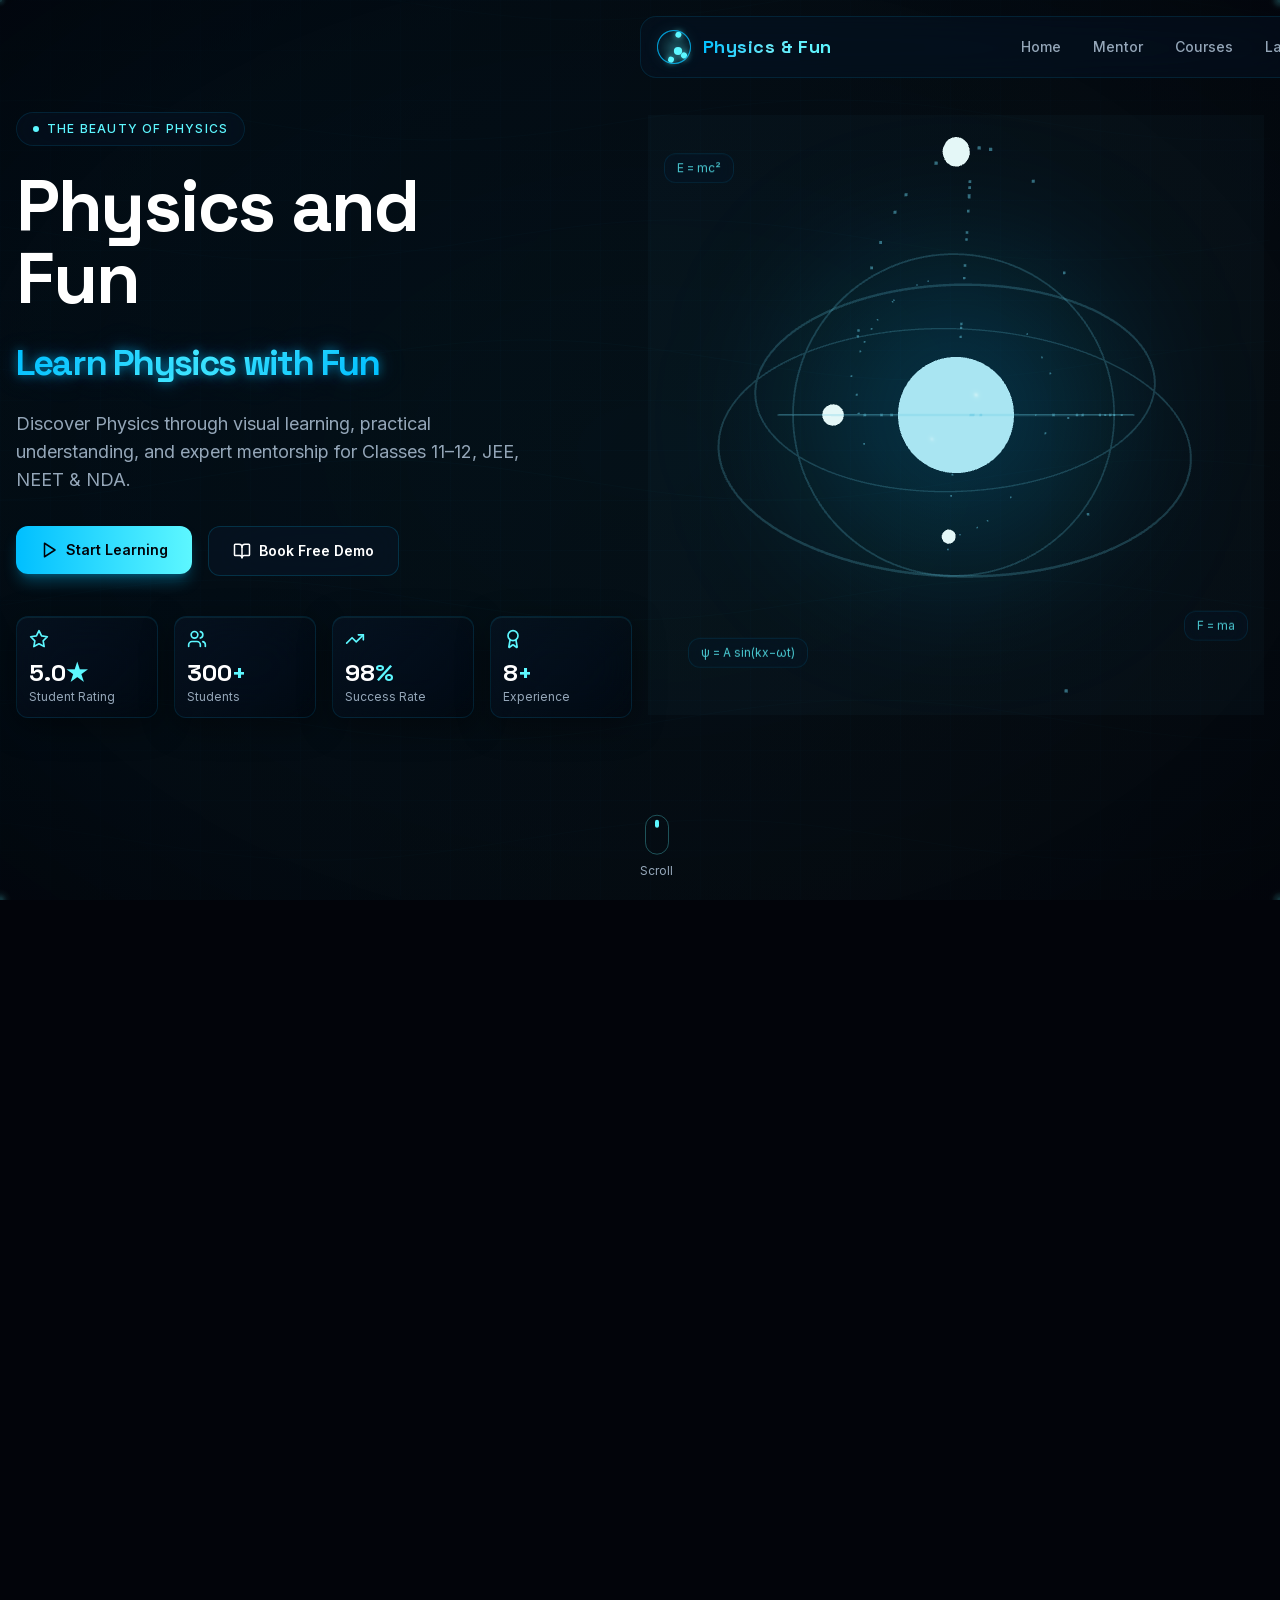
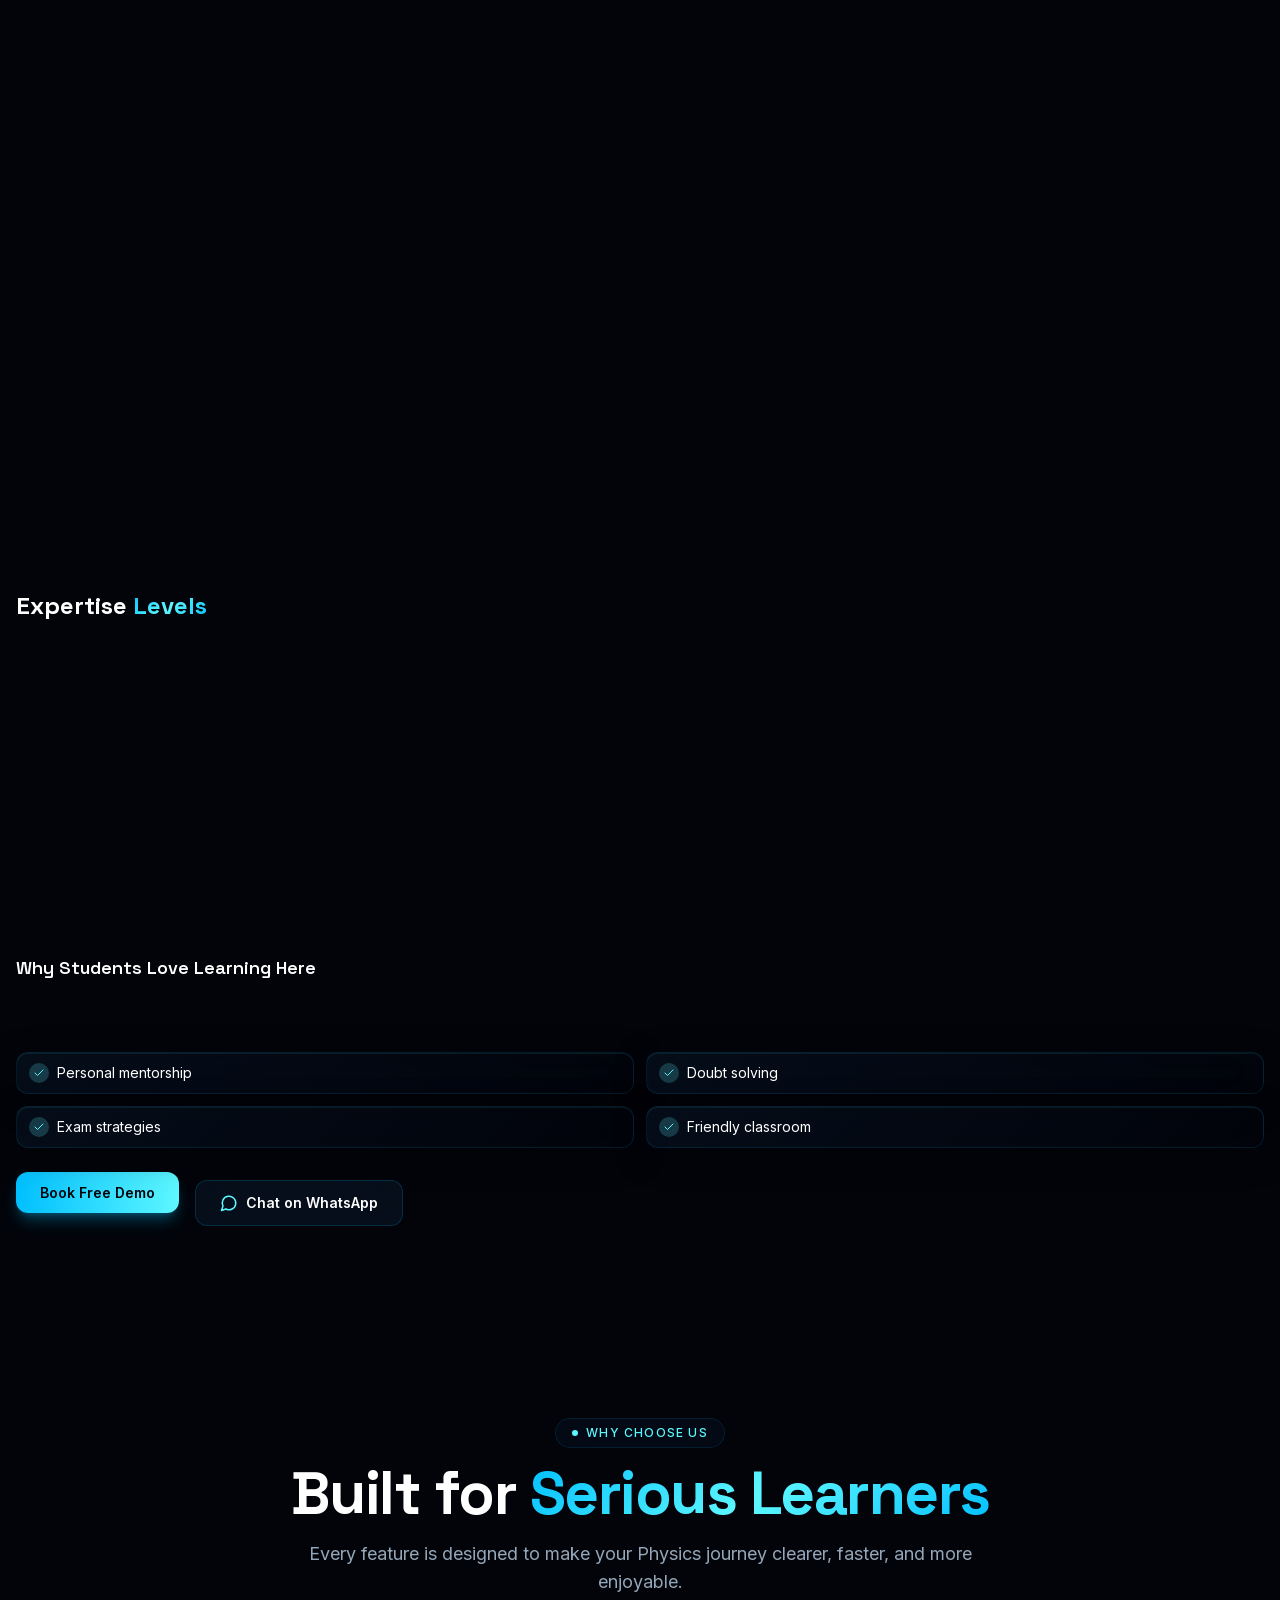
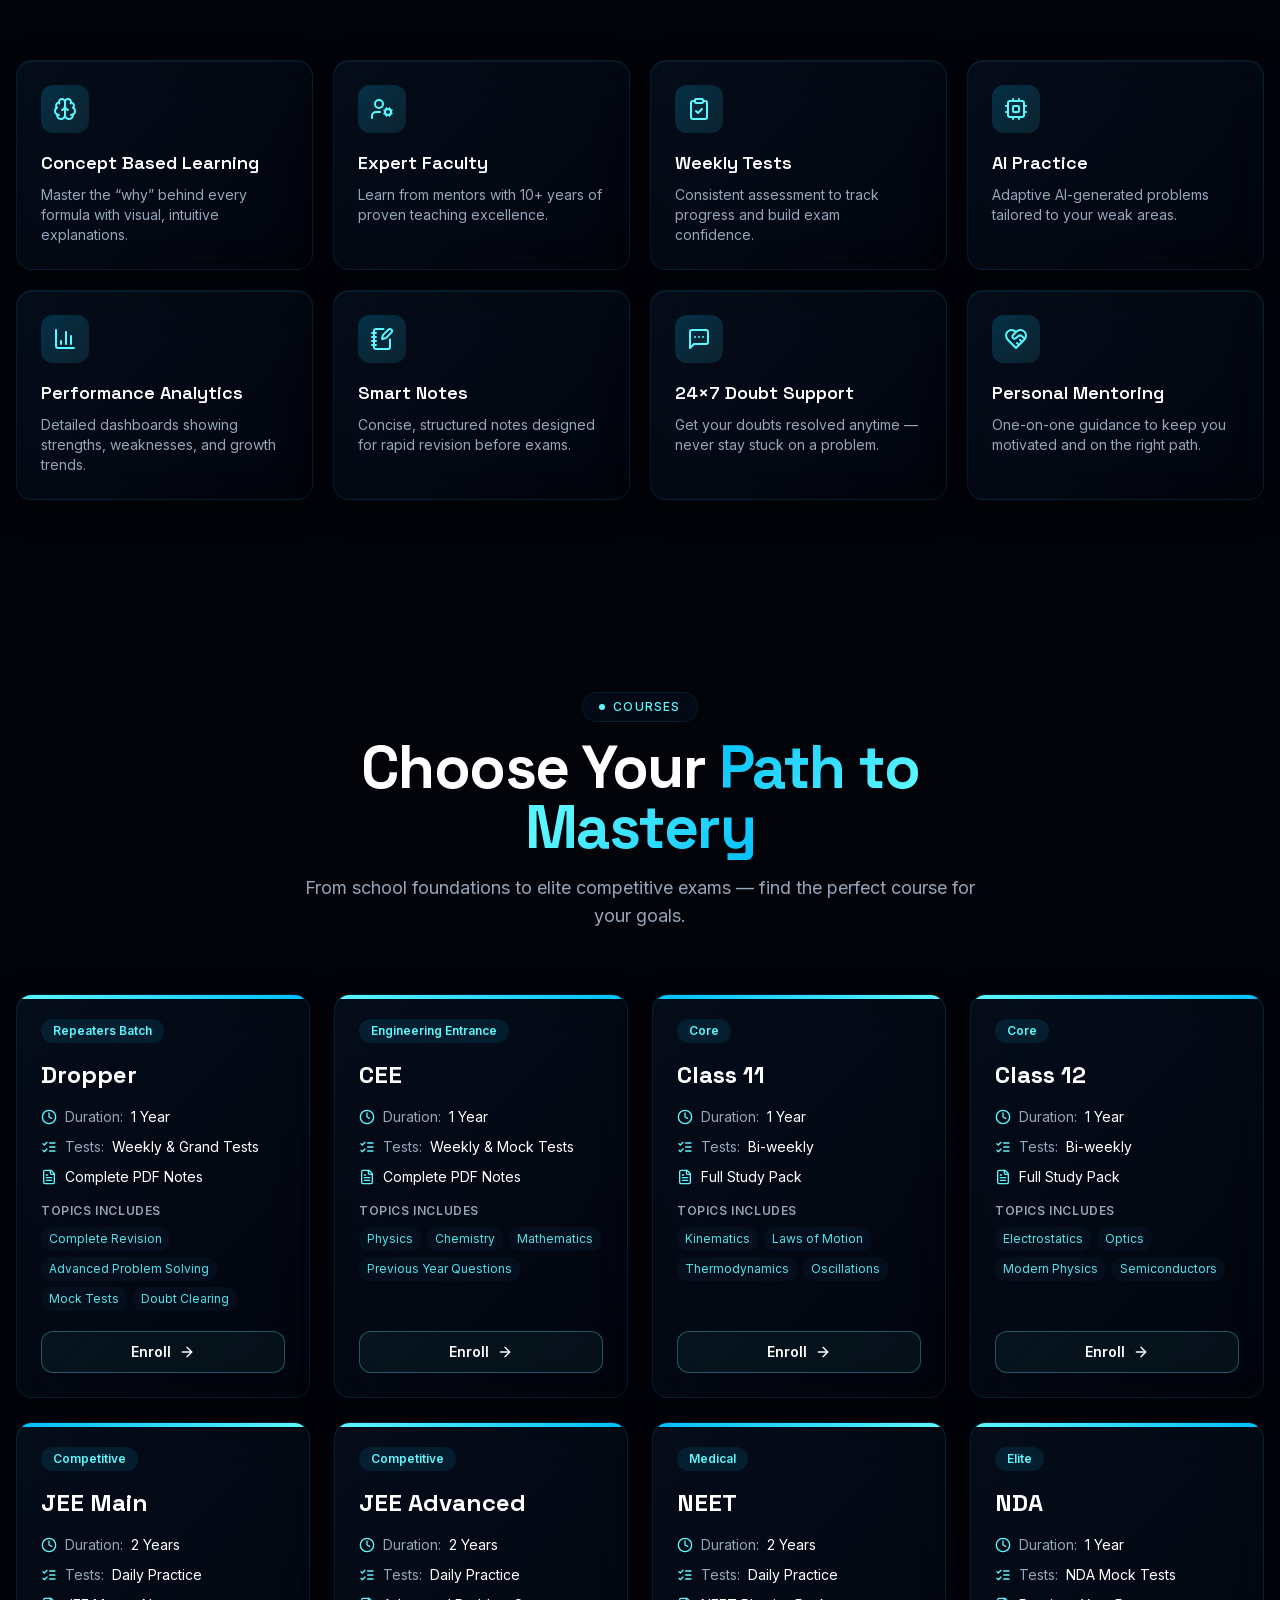
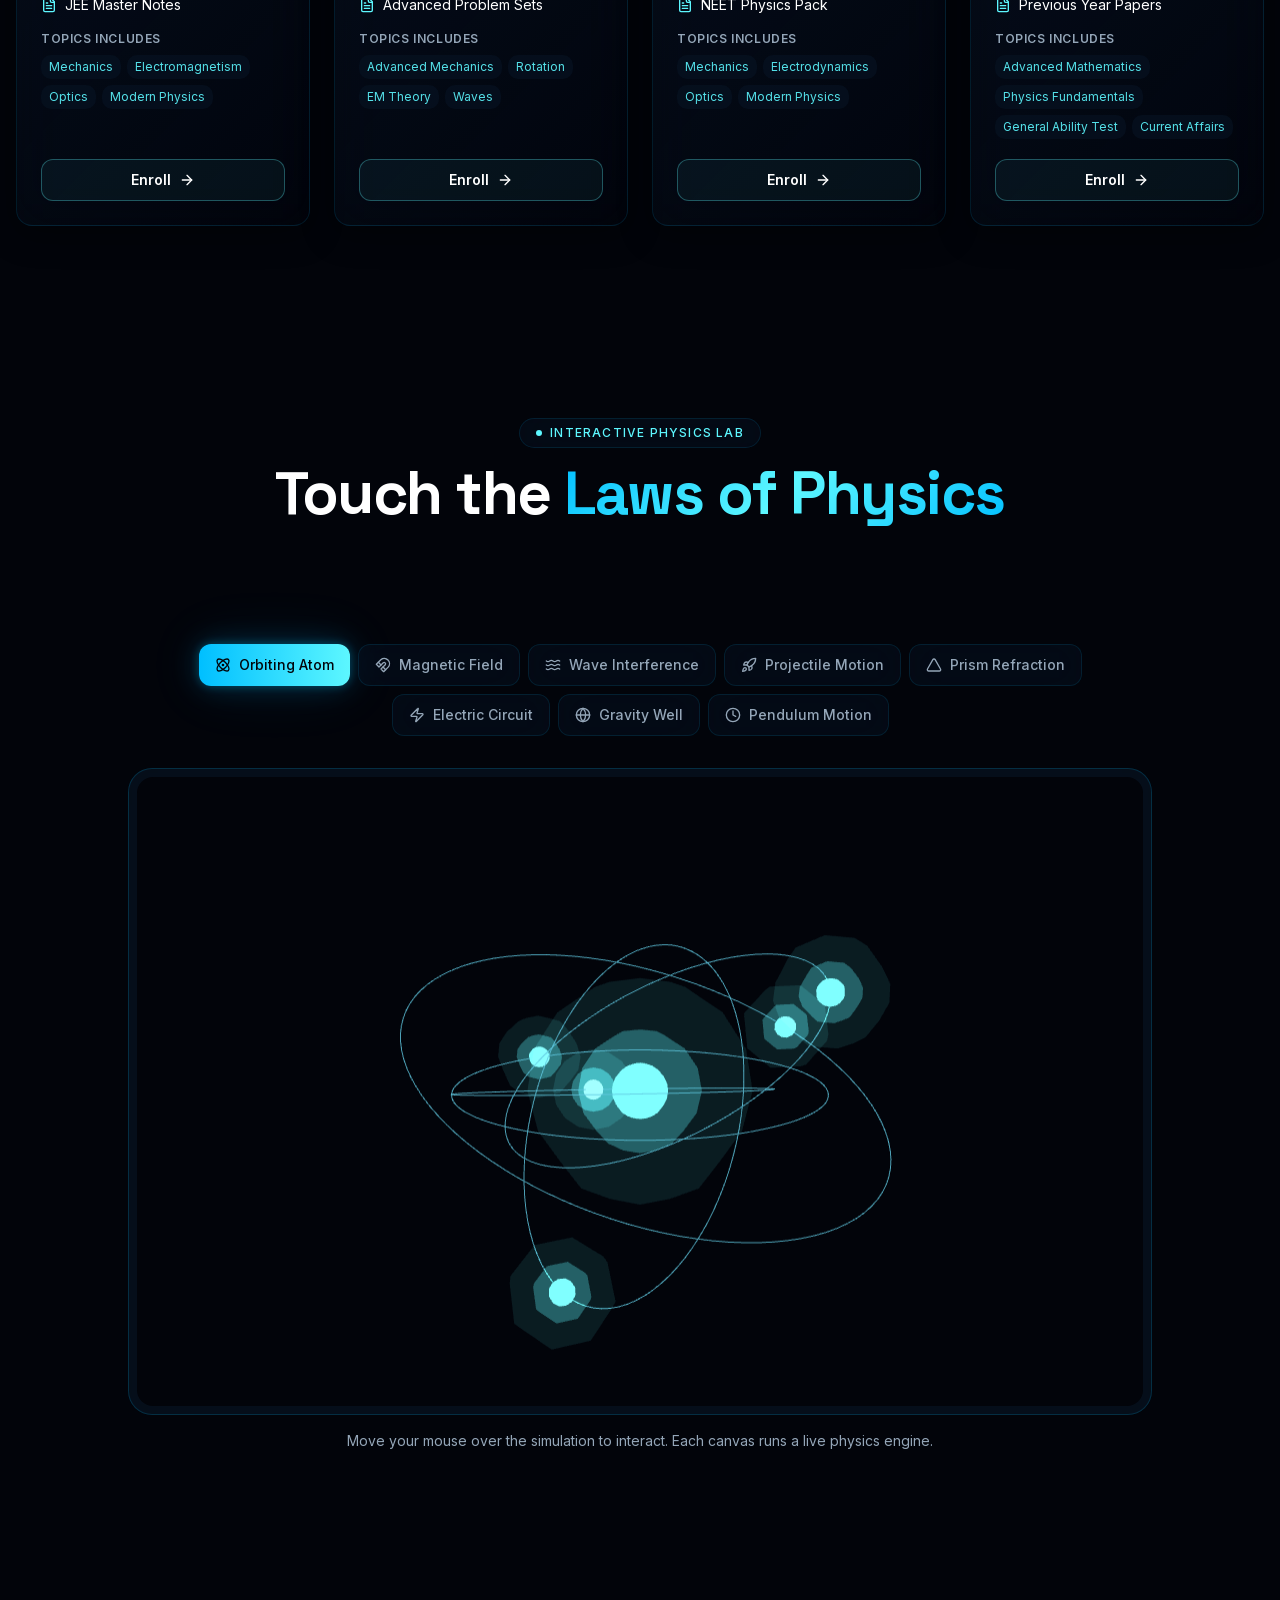
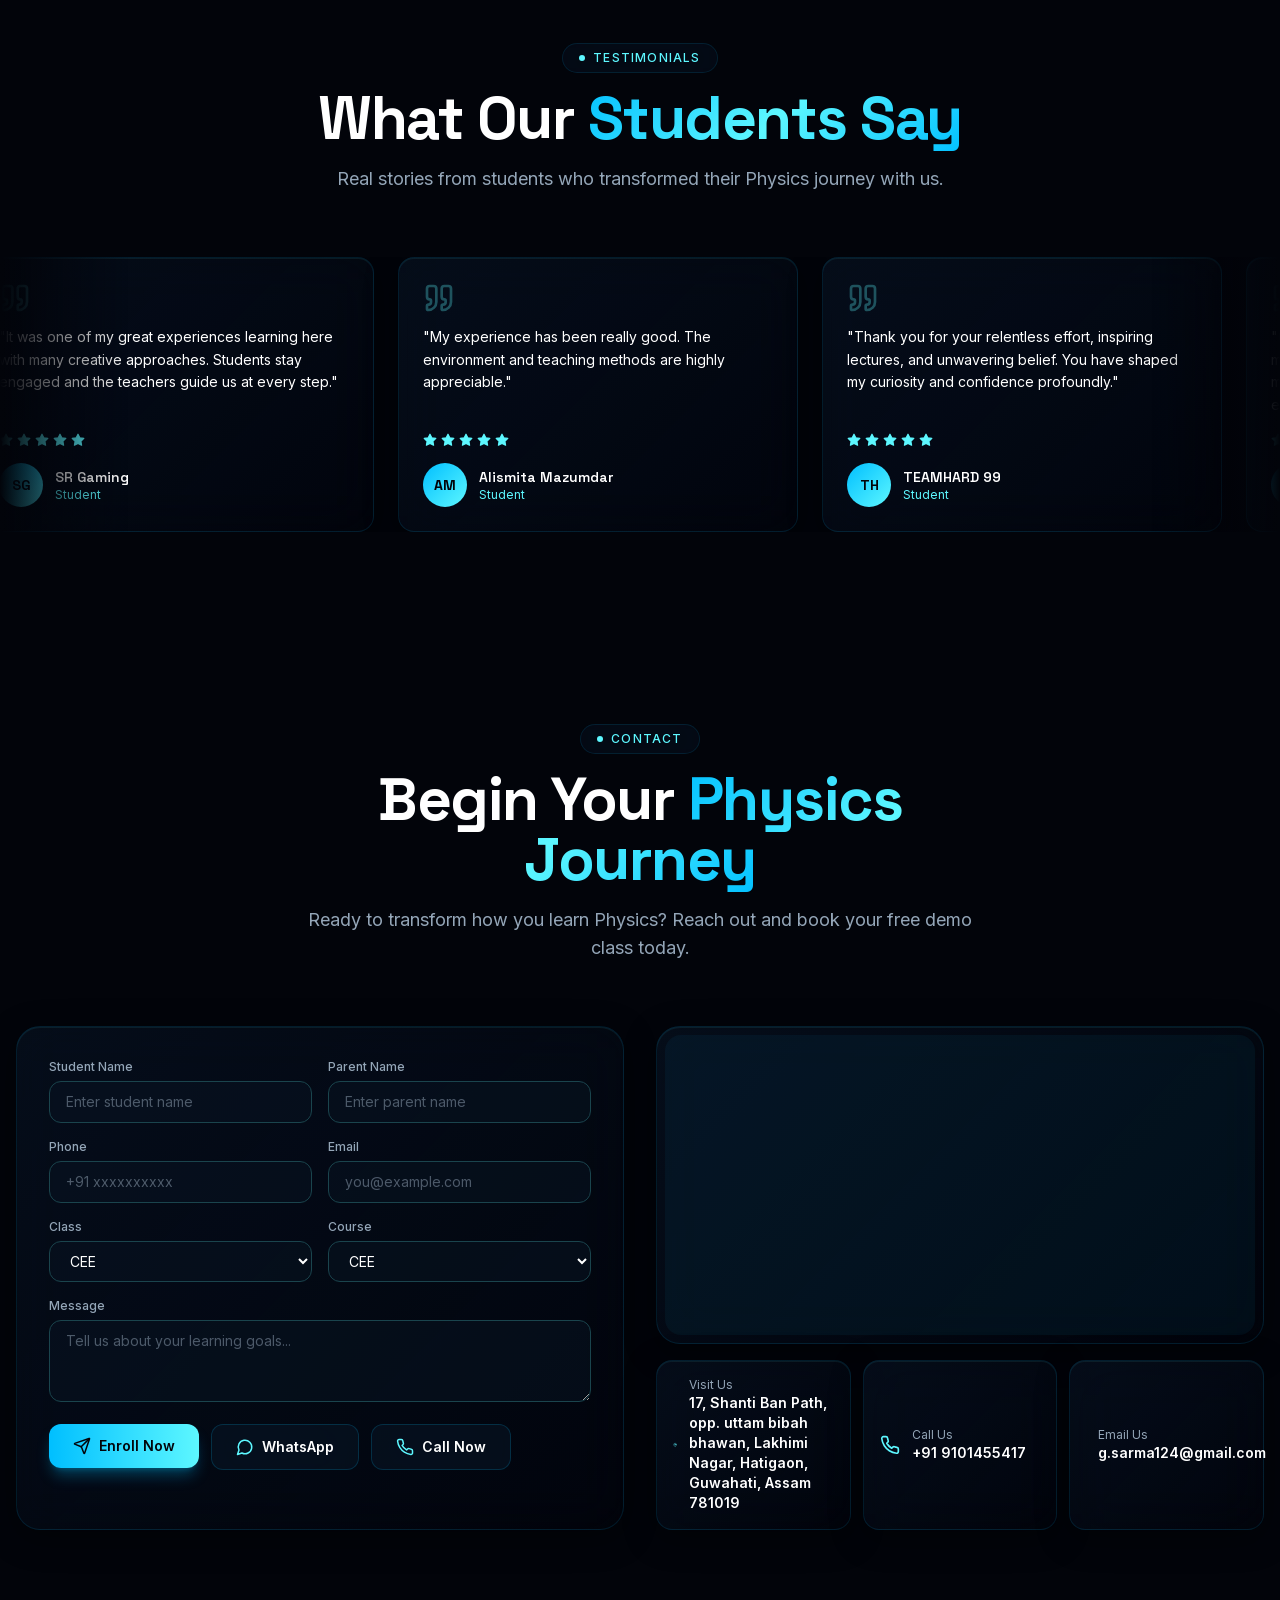
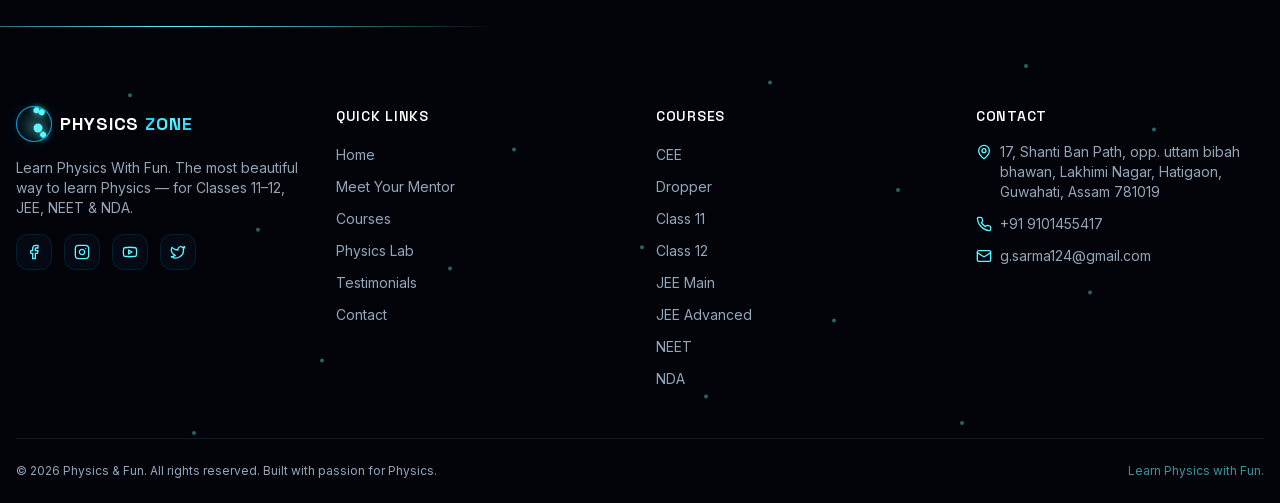
==== commit 5eaf761e: "perf: eliminate above-the-fold LCP opacity block, optimize mentor.jpg (-86.7%), lazy-load offscreen " ====
--- a/index.html
+++ b/index.html
@@ -1 +1 @@
-<!DOCTYPE html><html lang="en" class="__variable_f367f3 __variable_dd5b2f"><head><meta charSet="utf-8"/><meta name="viewport" content="width=device-width, initial-scale=1"/><link rel="preload" href="/_next/static/media/36966cca54120369-s.p.woff2" as="font" crossorigin="" type="font/woff2"/><link rel="preload" href="/_next/static/media/e4af272ccee01ff0-s.p.woff2" as="font" crossorigin="" type="font/woff2"/><link rel="preload" as="image" href="/mentor.jpg"/><link rel="stylesheet" href="/_next/static/css/b1e57e03c31889a1.css" data-precedence="next"/><link rel="preload" href="/_next/static/chunks/webpack-378cba6a6ea20751.js" as="script" fetchPriority="low"/><script src="/_next/static/chunks/fd9d1056-04a0620e88d603f2.js" async=""></script><script src="/_next/static/chunks/864-a7a5fb8e7a8a9dfd.js" async=""></script><script src="/_next/static/chunks/main-app-fc51d5ef6307814d.js" async=""></script><title>Physics &amp; Fun | Best Physics Tuition &amp; NEET/JEE Coaching in Guwahati, Assam</title><meta name="title" content="Physics &amp; Fun | Best Physics Tuition &amp; NEET/JEE Coaching in Guwahati, Assam"/><meta name="description" content="Physics &amp; Fun by Gyanankur Sarma in Guwahati: Class 11–12 (CBSE/AHSEC), NEET, JEE &amp; Assam CEE physics coaching &amp; 1-on-1 home tutoring. 8+ yrs exp, 98% success."/><meta name="author" content="Gyanankur Sarma — Physics &amp; Fun"/><meta name="keywords" content="physics tuition in guwahati, physics home tutor guwahati, neet coaching in guwahati, jee physics tutor guwahati, physics tuition class 11, class 12 physics coaching guwahati, ahsec physics tuition, cbse physics tuition guwahati, assam cee coaching, nda physics coaching, gyanankur sarma, hatigaon physics coaching, best physics teacher in assam, physics and fun, physics tuition near me"/><meta name="robots" content="index, follow, max-image-preview:large, max-snippet:-1, max-video-preview:-1"/><meta name="googlebot" content="index, follow, max-image-preview:large, max-snippet:-1, max-video-preview:-1"/><link rel="icon" type="image/svg+xml" href="/favicon.svg"/><link rel="canonical" href="https://www.physicsandfun.run.place/"/><link rel="alternate" hrefLang="en-IN" href="https://www.physicsandfun.run.place/"/><link rel="alternate" hrefLang="x-default" href="https://www.physicsandfun.run.place/"/><link rel="alternate" type="text/plain" title="LLMs Context" href="https://www.physicsandfun.run.place/llms.txt"/><link rel="sitemap" type="application/xml" title="Sitemap" href="https://www.physicsandfun.run.place/sitemap.xml"/><meta name="geo.region" content="IN-AS"/><meta name="geo.placename" content="Hatigaon, Guwahati, Assam"/><meta name="geo.position" content="26.1445;91.7362"/><meta name="ICBM" content="26.1445, 91.7362"/><meta property="og:title" content="Physics &amp; Fun | Best Physics Tuition &amp; NEET/JEE Coaching in Guwahati, Assam"/><meta property="og:description" content="Premier Physics coaching &amp; 1-on-1 home tutoring in Guwahati by Gyanankur Sarma (B.Tech ECE, M.Sc Physics). Class 11–12 (CBSE/AHSEC), NEET, JEE, Assam CEE &amp; NDA. 8+ yrs exp, 98% success rate."/><meta property="og:url" content="https://www.physicsandfun.run.place/"/><meta property="og:site_name" content="Physics &amp; Fun"/><meta property="og:locale" content="en_IN"/><meta property="og:type" content="website"/><meta property="og:image" content="https://www.physicsandfun.run.place/mentor.jpg"/><meta property="og:image:alt" content="Gyanankur Sarma — Founder and Senior Physics Mentor at Physics &amp; Fun, Guwahati"/><meta name="twitter:card" content="summary_large_image"/><meta name="twitter:url" content="https://www.physicsandfun.run.place/"/><meta name="twitter:title" content="Physics &amp; Fun | Best Physics Tuition &amp; NEET/JEE Coaching in Guwahati, Assam"/><meta name="twitter:description" content="Premier Physics coaching &amp; 1-on-1 home tutoring in Guwahati by Gyanankur Sarma (B.Tech ECE, M.Sc Physics). Class 11–12 (CBSE/AHSEC), NEET, JEE, Assam CEE &amp; NDA. 8+ yrs exp, 98% success rate."/><meta name="twitter:image" content="https://www.physicsandfun.run.place/mentor.jpg"/><meta name="next-size-adjust"/><script src="/_next/static/chunks/polyfills-c67a75d1b6f99dc8.js" noModule=""></script></head><body class="font-sans antialiased"><!--$!--><template data-dgst="NEXT_DYNAMIC_NO_SSR_CODE"></template><!--/$--><div class="pointer-events-none fixed z-[9999] hidden md:block" style="transform:translateX(-100px) translateY(-100px)"><div class="absolute -translate-x-1/2 -translate-y-1/2 rounded-full border" style="box-shadow:0 0 12px rgba(0,191,255,0.4)"></div></div><div class="pointer-events-none fixed z-[9999] hidden md:block" style="transform:translateX(-100px) translateY(-100px)"><div class="absolute -translate-x-1/2 -translate-y-1/2 rounded-full bg-zone-glow" style="box-shadow:0 0 10px rgba(93,247,255,0.9), 0 0 20px rgba(0,191,255,0.6)"></div></div><!--$!--><template data-dgst="NEXT_DYNAMIC_NO_SSR_CODE"></template><!--/$--><nav class="fixed left-1/2 top-4 z-50 -translate-x-1/2 transition-all duration-500 w-[95%] max-w-6xl" style="opacity:0;transform:translateY(-100px)"><div class="flex items-center justify-between gap-3 rounded-2xl px-4 py-3 transition-all duration-500 glass"><a href="#home" class="flex items-center gap-2 sm:gap-3"><div class="relative" style="width:34px;height:34px"><div class="absolute inset-0 rounded-full" style="background:radial-gradient(circle, rgba(93,247,255,0.3), transparent 70%);filter:blur(8px)"></div><div class="absolute inset-0" style="transform:rotate(0deg)"><div class="absolute inset-0 rounded-full border border-zone-electric/40"><div class="absolute left-1/2 top-0 h-1.5 w-1.5 -translate-x-1/2 rounded-full bg-zone-glow" style="box-shadow:0 0 6px rgba(93,247,255,0.9)"></div></div></div><div class="absolute inset-0" style="transform:rotate(60deg)"><div class="absolute inset-0 rounded-full border border-zone-electric/40"><div class="absolute left-1/2 top-0 h-1.5 w-1.5 -translate-x-1/2 rounded-full bg-zone-glow" style="box-shadow:0 0 6px rgba(93,247,255,0.9)"></div></div></div><div class="absolute inset-0" style="transform:rotate(120deg)"><div class="absolute inset-0 rounded-full border border-zone-electric/40"><div class="absolute left-1/2 top-0 h-1.5 w-1.5 -translate-x-1/2 rounded-full bg-zone-glow" style="box-shadow:0 0 6px rgba(93,247,255,0.9)"></div></div></div><div class="absolute left-1/2 top-1/2 h-2 w-2 -translate-x-1/2 -translate-y-1/2 rounded-full bg-zone-glow" style="box-shadow:0 0 12px rgba(93,247,255,1)"></div></div><span class="whitespace-nowrap font-display text-base font-bold tracking-wide sm:text-lg"><span class="bg-gradient-to-r from-zone-electric via-cyan-300 to-zone-glow bg-clip-text text-transparent">Physics &amp; Fun</span></span></a><div class="hidden lg:flex items-center gap-2"><a href="#home" class="relative px-3 py-2 text-sm font-medium text-muted-foreground transition-colors hover:text-white">Home</a><a href="#mentor" class="relative px-3 py-2 text-sm font-medium text-muted-foreground transition-colors hover:text-white">Mentor</a><a href="#courses" class="relative px-3 py-2 text-sm font-medium text-muted-foreground transition-colors hover:text-white">Courses</a><a href="#lab" class="relative px-3 py-2 text-sm font-medium text-muted-foreground transition-colors hover:text-white">Lab</a><a href="#testimonials" class="relative px-3 py-2 text-sm font-medium text-muted-foreground transition-colors hover:text-white">Reviews</a><a href="#contact" class="relative px-3 py-2 text-sm font-medium text-muted-foreground transition-colors hover:text-white">Contact</a></div><div class="hidden lg:block"><div class="inline-block" style="transform:none"><a href="#contact" class="rounded-xl bg-gradient-to-r from-zone-electric to-zone-glow px-5 py-2.5 text-sm font-semibold text-zone-bg shadow-lg shadow-zone-electric/30 transition-transform hover:scale-105">Enroll Now</a></div></div><button class="rounded-lg p-2 text-white lg:hidden" aria-label="Toggle menu"><svg xmlns="http://www.w3.org/2000/svg" width="22" height="22" viewBox="0 0 24 24" fill="none" stroke="currentColor" stroke-width="2" stroke-linecap="round" stroke-linejoin="round" class="lucide lucide-menu"><line x1="4" x2="20" y1="12" y2="12"></line><line x1="4" x2="20" y1="6" y2="6"></line><line x1="4" x2="20" y1="18" y2="18"></line></svg></button></div></nav><main class="relative"><section id="home" class="relative min-h-screen overflow-hidden pt-28 pb-12"><div class="container mx-auto px-4"><div class="grid items-center gap-8 lg:grid-cols-2 lg:gap-4"><div class="relative z-10 order-2 lg:order-1" style="opacity:0;transform:translateX(-40px)"><div class="mb-6 inline-flex items-center gap-2 rounded-full glass px-4 py-2 text-xs font-medium uppercase tracking-widest text-zone-glow"><span class="h-1.5 w-1.5 rounded-full bg-zone-glow animate-pulse"></span>The Beauty of Physics</div><h1 class="font-display text-5xl font-bold leading-[1.05] tracking-tight sm:text-6xl lg:text-7xl">Physics and<br/>Fun<br/><span class="gradient-text neon-text text-2xl sm:text-3xl lg:text-4xl">Learn Physics with Fun</span></h1><p class="mt-6 max-w-lg text-base text-muted-foreground sm:text-lg">Discover Physics through visual learning, practical understanding, and expert mentorship for Classes 11–12, JEE, NEET &amp; NDA.</p><div class="mt-8 flex flex-wrap gap-4"><div class="inline-block" style="transform:none"><a href="#courses" class="group flex items-center gap-2 rounded-xl bg-gradient-to-r from-zone-electric to-zone-glow px-6 py-3.5 text-sm font-semibold text-zone-bg shadow-lg shadow-zone-electric/30 transition-transform hover:scale-105"><svg xmlns="http://www.w3.org/2000/svg" width="18" height="18" viewBox="0 0 24 24" fill="none" stroke="currentColor" stroke-width="2" stroke-linecap="round" stroke-linejoin="round" class="lucide lucide-play transition-transform group-hover:scale-110"><polygon points="6 3 20 12 6 21 6 3"></polygon></svg>Start Learning</a></div><div class="inline-block" style="transform:none"><a href="#contact" class="flex items-center gap-2 rounded-xl glass-strong px-6 py-3.5 text-sm font-semibold text-white transition-all hover:border-zone-glow/40 hover:bg-white/5"><svg xmlns="http://www.w3.org/2000/svg" width="18" height="18" viewBox="0 0 24 24" fill="none" stroke="currentColor" stroke-width="2" stroke-linecap="round" stroke-linejoin="round" class="lucide lucide-book-open"><path d="M12 7v14"></path><path d="M3 18a1 1 0 0 1-1-1V4a1 1 0 0 1 1-1h5a4 4 0 0 1 4 4 4 4 0 0 1 4-4h5a1 1 0 0 1 1 1v13a1 1 0 0 1-1 1h-6a3 3 0 0 0-3 3 3 3 0 0 0-3-3z"></path></svg>Book Free Demo</a></div></div><div class="mt-10 grid grid-cols-2 gap-4 sm:grid-cols-4"><div class="glass-card rounded-xl p-3" style="opacity:0;transform:translateY(20px)"><svg xmlns="http://www.w3.org/2000/svg" width="24" height="24" viewBox="0 0 24 24" fill="none" stroke="currentColor" stroke-width="2" stroke-linecap="round" stroke-linejoin="round" class="lucide lucide-star mb-2 h-5 w-5 text-zone-glow"><polygon points="12 2 15.09 8.26 22 9.27 17 14.14 18.18 21.02 12 17.77 5.82 21.02 7 14.14 2 9.27 8.91 8.26 12 2"></polygon></svg><div class="font-display text-2xl font-bold text-white">5.0<span class="text-zone-glow">★</span></div><div class="text-xs text-muted-foreground">Student Rating</div></div><div class="glass-card rounded-xl p-3" style="opacity:0;transform:translateY(20px)"><svg xmlns="http://www.w3.org/2000/svg" width="24" height="24" viewBox="0 0 24 24" fill="none" stroke="currentColor" stroke-width="2" stroke-linecap="round" stroke-linejoin="round" class="lucide lucide-users mb-2 h-5 w-5 text-zone-glow"><path d="M16 21v-2a4 4 0 0 0-4-4H6a4 4 0 0 0-4 4v2"></path><circle cx="9" cy="7" r="4"></circle><path d="M22 21v-2a4 4 0 0 0-3-3.87"></path><path d="M16 3.13a4 4 0 0 1 0 7.75"></path></svg><div class="font-display text-2xl font-bold text-white">300<span class="text-zone-glow">+</span></div><div class="text-xs text-muted-foreground">Students</div></div><div class="glass-card rounded-xl p-3" style="opacity:0;transform:translateY(20px)"><svg xmlns="http://www.w3.org/2000/svg" width="24" height="24" viewBox="0 0 24 24" fill="none" stroke="currentColor" stroke-width="2" stroke-linecap="round" stroke-linejoin="round" class="lucide lucide-trending-up mb-2 h-5 w-5 text-zone-glow"><polyline points="22 7 13.5 15.5 8.5 10.5 2 17"></polyline><polyline points="16 7 22 7 22 13"></polyline></svg><div class="font-display text-2xl font-bold text-white">98<span class="text-zone-glow">%</span></div><div class="text-xs text-muted-foreground">Success Rate</div></div><div class="glass-card rounded-xl p-3" style="opacity:0;transform:translateY(20px)"><svg xmlns="http://www.w3.org/2000/svg" width="24" height="24" viewBox="0 0 24 24" fill="none" stroke="currentColor" stroke-width="2" stroke-linecap="round" stroke-linejoin="round" class="lucide lucide-award mb-2 h-5 w-5 text-zone-glow"><path d="m15.477 12.89 1.515 8.526a.5.5 0 0 1-.81.47l-3.58-2.687a1 1 0 0 0-1.197 0l-3.586 2.686a.5.5 0 0 1-.81-.469l1.514-8.526"></path><circle cx="12" cy="8" r="6"></circle></svg><div class="font-display text-2xl font-bold text-white">8<span class="text-zone-glow">+</span></div><div class="text-xs text-muted-foreground">Experience</div></div></div></div><div class="relative order-1 h-[320px] sm:h-[420px] lg:order-2 lg:h-[600px]" style="opacity:0;transform:scale(0.8)"><div class="absolute left-1/2 top-1/2 h-72 w-72 -translate-x-1/2 -translate-y-1/2 rounded-full bg-zone-electric/20 blur-[40px] lg:blur-[80px] animate-glowPulse"></div><div class="absolute inset-0 h-full w-full"><!--$!--><template data-dgst="NEXT_DYNAMIC_NO_SSR_CODE"></template><div class="h-full flex items-center justify-center"><div class="h-32 w-32 rounded-full bg-zone-electric/20 blur-3xl animate-pulse"></div></div><!--/$--></div><div class="absolute left-4 top-10 glass rounded-lg px-3 py-1.5 text-xs text-zone-glow/80">E = mc²</div><div class="absolute right-4 bottom-20 glass rounded-lg px-3 py-1.5 text-xs text-zone-glow/80">F = ma</div><div class="absolute bottom-10 left-10 glass rounded-lg px-3 py-1.5 text-xs text-zone-glow/80">ψ = A sin(kx−ωt)</div></div></div></div><div class="absolute bottom-6 left-1/2 -translate-x-1/2"><div class="flex flex-col items-center gap-2"><div class="h-10 w-6 rounded-full border border-zone-glow/30 p-1"><div class="h-2 w-1 mx-auto rounded-full bg-zone-glow animate-scrollLine"></div></div><span class="text-xs text-muted-foreground">Scroll</span></div></div></section><!--$--><section id="mentor" class="relative py-24"><div class="container mx-auto px-4"><div class="max-w-3xl mx-auto text-center"><div class="mb-4 inline-flex items-center gap-2 rounded-full glass px-4 py-1.5 text-xs font-medium uppercase tracking-widest text-zone-glow mx-auto" style="opacity:0;transform:translateY(20px)"><span class="h-1.5 w-1.5 rounded-full bg-zone-glow animate-pulse"></span>Meet Your Mentor</div><h2 class="font-display text-4xl font-bold leading-tight tracking-tight sm:text-5xl lg:text-6xl" style="opacity:0;transform:translateY(30px)">Learn from a<!-- --> <span class="gradient-text">Physics Visionary</span></h2><p class="mt-4 text-base text-muted-foreground sm:text-lg mx-auto max-w-2xl" style="opacity:0;transform:translateY(20px)">A mentor who makes Physics simple, visual, and exciting — transforming how students understand the universe.</p></div><div class="mt-16 grid items-center gap-8 lg:grid-cols-2"><div class="relative mx-auto max-w-sm" style="opacity:0;transform:translateX(-40px)"><div class="relative glass-card light-sweep rounded-3xl p-3" style="transform-style:preserve-3d;transform:none"><div class="relative h-[500px] w-full"><div class="relative aspect-[3/4] overflow-hidden rounded-2xl"><img src="/mentor.jpg" alt="Gyanankur Sarma — Founder and Senior Physics Mentor at Physics &amp; Fun, Guwahati" class="h-full w-full object-cover"/></div><div class="absolute right-4 top-4 glass-strong rounded-full px-3 py-1.5 text-xs font-semibold text-zone-glow">★ Top Rated</div><div class="absolute inset-0 rounded-2xl ring-1 ring-zone-glow/20"></div></div></div><div class="absolute -inset-4 -z-10 rounded-full bg-zone-electric/10 blur-3xl animate-glowPulse"></div></div><div class="grid grid-cols-1 gap-4 sm:grid-cols-2" style="opacity:0;transform:translateX(40px)"><div class="glass-card group rounded-2xl p-4 transition-all hover:border-zone-glow/30 hover:neon-glow" style="opacity:0;transform:translateY(20px)"><div class="mb-2 flex h-10 w-10 items-center justify-center rounded-xl bg-zone-electric/10 text-zone-glow transition-transform group-hover:scale-110"><svg xmlns="http://www.w3.org/2000/svg" width="20" height="20" viewBox="0 0 24 24" fill="none" stroke="currentColor" stroke-width="2" stroke-linecap="round" stroke-linejoin="round" class="lucide lucide-user"><path d="M19 21v-2a4 4 0 0 0-4-4H9a4 4 0 0 0-4 4v2"></path><circle cx="12" cy="7" r="4"></circle></svg></div><div class="text-xs text-muted-foreground">Mentor Name</div><div class="font-display text-lg font-semibold text-white">Gyanankur Sarma</div></div><div class="glass-card group rounded-2xl p-4 transition-all hover:border-zone-glow/30 hover:neon-glow" style="opacity:0;transform:translateY(20px)"><div class="mb-2 flex h-10 w-10 items-center justify-center rounded-xl bg-zone-electric/10 text-zone-glow transition-transform group-hover:scale-110"><svg xmlns="http://www.w3.org/2000/svg" width="20" height="20" viewBox="0 0 24 24" fill="none" stroke="currentColor" stroke-width="2" stroke-linecap="round" stroke-linejoin="round" class="lucide lucide-graduation-cap"><path d="M21.42 10.922a1 1 0 0 0-.019-1.838L12.83 5.18a2 2 0 0 0-1.66 0L2.6 9.08a1 1 0 0 0 0 1.832l8.57 3.908a2 2 0 0 0 1.66 0z"></path><path d="M22 10v6"></path><path d="M6 12.5V16a6 3 0 0 0 12 0v-3.5"></path></svg></div><div class="text-xs text-muted-foreground">Qualification</div><div class="font-display text-lg font-semibold text-white">B.Tech(ECE), M.Sc(Physics)</div></div><div class="glass-card group rounded-2xl p-4 transition-all hover:border-zone-glow/30 hover:neon-glow" style="opacity:0;transform:translateY(20px)"><div class="mb-2 flex h-10 w-10 items-center justify-center rounded-xl bg-zone-electric/10 text-zone-glow transition-transform group-hover:scale-110"><svg xmlns="http://www.w3.org/2000/svg" width="20" height="20" viewBox="0 0 24 24" fill="none" stroke="currentColor" stroke-width="2" stroke-linecap="round" stroke-linejoin="round" class="lucide lucide-book-open"><path d="M12 7v14"></path><path d="M3 18a1 1 0 0 1-1-1V4a1 1 0 0 1 1-1h5a4 4 0 0 1 4 4 4 4 0 0 1 4-4h5a1 1 0 0 1 1 1v13a1 1 0 0 1-1 1h-6a3 3 0 0 0-3 3 3 3 0 0 0-3-3z"></path></svg></div><div class="text-xs text-muted-foreground">Teaching Experience</div><div class="font-display text-lg font-semibold text-white">8+ Years</div></div><div class="glass-card group rounded-2xl p-4 transition-all hover:border-zone-glow/30 hover:neon-glow" style="opacity:0;transform:translateY(20px)"><div class="mb-2 flex h-10 w-10 items-center justify-center rounded-xl bg-zone-electric/10 text-zone-glow transition-transform group-hover:scale-110"><svg xmlns="http://www.w3.org/2000/svg" width="20" height="20" viewBox="0 0 24 24" fill="none" stroke="currentColor" stroke-width="2" stroke-linecap="round" stroke-linejoin="round" class="lucide lucide-target"><circle cx="12" cy="12" r="10"></circle><circle cx="12" cy="12" r="6"></circle><circle cx="12" cy="12" r="2"></circle></svg></div><div class="text-xs text-muted-foreground">Students Mentored</div><div class="font-display text-lg font-semibold text-white">300+</div></div><div class="glass-card group rounded-2xl p-4 transition-all hover:border-zone-glow/30 hover:neon-glow" style="opacity:0;transform:translateY(20px)"><div class="mb-2 flex h-10 w-10 items-center justify-center rounded-xl bg-zone-electric/10 text-zone-glow transition-transform group-hover:scale-110"><svg xmlns="http://www.w3.org/2000/svg" width="20" height="20" viewBox="0 0 24 24" fill="none" stroke="currentColor" stroke-width="2" stroke-linecap="round" stroke-linejoin="round" class="lucide lucide-star"><polygon points="12 2 15.09 8.26 22 9.27 17 14.14 18.18 21.02 12 17.77 5.82 21.02 7 14.14 2 9.27 8.91 8.26 12 2"></polygon></svg></div><div class="text-xs text-muted-foreground">Success Rate</div><div class="font-display text-lg font-semibold text-white">98%</div></div></div></div><div class="mx-auto mt-12 max-w-3xl" style="opacity:0;transform:translateY(30px)"><div class="glass-card relative rounded-3xl p-8 text-center sm:p-12"><svg xmlns="http://www.w3.org/2000/svg" width="24" height="24" viewBox="0 0 24 24" fill="none" stroke="currentColor" stroke-width="2" stroke-linecap="round" stroke-linejoin="round" class="lucide lucide-quote mx-auto mb-4 h-10 w-10 text-zone-glow/40"><path d="M16 3a2 2 0 0 0-2 2v6a2 2 0 0 0 2 2 1 1 0 0 1 1 1v1a2 2 0 0 1-2 2 1 1 0 0 0-1 1v2a1 1 0 0 0 1 1 6 6 0 0 0 6-6V5a2 2 0 0 0-2-2z"></path><path d="M5 3a2 2 0 0 0-2 2v6a2 2 0 0 0 2 2 1 1 0 0 1 1 1v1a2 2 0 0 1-2 2 1 1 0 0 0-1 1v2a1 1 0 0 0 1 1 6 6 0 0 0 6-6V5a2 2 0 0 0-2-2z"></path></svg><p class="font-display text-xl font-medium leading-relaxed text-white sm:text-2xl">“Physics is not about memorizing formulas.<br/>It is about understanding how the universe works.”</p><div class="mt-4 text-sm text-zone-glow">— Gyanankur Sarma</div></div></div><div class="mt-16"><div><h3 class="mb-8 font-display text-2xl font-bold text-white">Expertise <span class="gradient-text">Levels</span></h3><div class="space-y-5"><div style="opacity:0;transform:translateX(20px)"><div class="mb-2 flex items-center justify-between"><span class="text-sm font-medium text-white">Concept Clarity</span><span class="text-sm font-bold text-zone-glow">98<!-- -->%</span></div><div class="h-2 overflow-hidden rounded-full bg-zone-surface/50"><div class="h-full rounded-full bg-gradient-to-r from-zone-electric to-zone-glow" style="box-shadow:0 0 10px rgba(93,247,255,0.5);width:0px"></div></div></div><div style="opacity:0;transform:translateX(20px)"><div class="mb-2 flex items-center justify-between"><span class="text-sm font-medium text-white">Problem Solving</span><span class="text-sm font-bold text-zone-glow">95<!-- -->%</span></div><div class="h-2 overflow-hidden rounded-full bg-zone-surface/50"><div class="h-full rounded-full bg-gradient-to-r from-zone-electric to-zone-glow" style="box-shadow:0 0 10px rgba(93,247,255,0.5);width:0px"></div></div></div><div style="opacity:0;transform:translateX(20px)"><div class="mb-2 flex items-center justify-between"><span class="text-sm font-medium text-white">Student Satisfaction</span><span class="text-sm font-bold text-zone-glow">99<!-- -->%</span></div><div class="h-2 overflow-hidden rounded-full bg-zone-surface/50"><div class="h-full rounded-full bg-gradient-to-r from-zone-electric to-zone-glow" style="box-shadow:0 0 10px rgba(93,247,255,0.5);width:0px"></div></div></div><div style="opacity:0;transform:translateX(20px)"><div class="mb-2 flex items-center justify-between"><span class="text-sm font-medium text-white">Exam Preparation</span><span class="text-sm font-bold text-zone-glow">96<!-- -->%</span></div><div class="h-2 overflow-hidden rounded-full bg-zone-surface/50"><div class="h-full rounded-full bg-gradient-to-r from-zone-electric to-zone-glow" style="box-shadow:0 0 10px rgba(93,247,255,0.5);width:0px"></div></div></div><div style="opacity:0;transform:translateX(20px)"><div class="mb-2 flex items-center justify-between"><span class="text-sm font-medium text-white">Motivation</span><span class="text-sm font-bold text-zone-glow">97<!-- -->%</span></div><div class="h-2 overflow-hidden rounded-full bg-zone-surface/50"><div class="h-full rounded-full bg-gradient-to-r from-zone-electric to-zone-glow" style="box-shadow:0 0 10px rgba(93,247,255,0.5);width:0px"></div></div></div></div><div class="mt-10"><h4 class="mb-4 font-display text-lg font-semibold text-white">Why Students Love Learning Here</h4><div class="grid grid-cols-2 gap-3"><div class="flex items-center gap-2 glass-card rounded-xl px-3 py-2.5 text-sm text-white" style="opacity:0;transform:translateY(10px)"><div class="flex h-5 w-5 items-center justify-center rounded-full bg-zone-glow/20"><svg xmlns="http://www.w3.org/2000/svg" width="12" height="12" viewBox="0 0 24 24" fill="none" stroke="currentColor" stroke-width="2" stroke-linecap="round" stroke-linejoin="round" class="lucide lucide-check text-zone-glow"><path d="M20 6 9 17l-5-5"></path></svg></div>Easy explanations</div><div class="flex items-center gap-2 glass-card rounded-xl px-3 py-2.5 text-sm text-white" style="opacity:0;transform:translateY(10px)"><div class="flex h-5 w-5 items-center justify-center rounded-full bg-zone-glow/20"><svg xmlns="http://www.w3.org/2000/svg" width="12" height="12" viewBox="0 0 24 24" fill="none" stroke="currentColor" stroke-width="2" stroke-linecap="round" stroke-linejoin="round" class="lucide lucide-check text-zone-glow"><path d="M20 6 9 17l-5-5"></path></svg></div>Interactive teaching</div><div class="flex items-center gap-2 glass-card rounded-xl px-3 py-2.5 text-sm text-white" style="opacity:0;transform:translateY(10px)"><div class="flex h-5 w-5 items-center justify-center rounded-full bg-zone-glow/20"><svg xmlns="http://www.w3.org/2000/svg" width="12" height="12" viewBox="0 0 24 24" fill="none" stroke="currentColor" stroke-width="2" stroke-linecap="round" stroke-linejoin="round" class="lucide lucide-check text-zone-glow"><path d="M20 6 9 17l-5-5"></path></svg></div>Personal mentorship</div><div class="flex items-center gap-2 glass-card rounded-xl px-3 py-2.5 text-sm text-white" style="opacity:0;transform:translateY(10px)"><div class="flex h-5 w-5 items-center justify-center rounded-full bg-zone-glow/20"><svg xmlns="http://www.w3.org/2000/svg" width="12" height="12" viewBox="0 0 24 24" fill="none" stroke="currentColor" stroke-width="2" stroke-linecap="round" stroke-linejoin="round" class="lucide lucide-check text-zone-glow"><path d="M20 6 9 17l-5-5"></path></svg></div>Doubt solving</div><div class="flex items-center gap-2 glass-card rounded-xl px-3 py-2.5 text-sm text-white" style="opacity:0;transform:translateY(10px)"><div class="flex h-5 w-5 items-center justify-center rounded-full bg-zone-glow/20"><svg xmlns="http://www.w3.org/2000/svg" width="12" height="12" viewBox="0 0 24 24" fill="none" stroke="currentColor" stroke-width="2" stroke-linecap="round" stroke-linejoin="round" class="lucide lucide-check text-zone-glow"><path d="M20 6 9 17l-5-5"></path></svg></div>Exam strategies</div><div class="flex items-center gap-2 glass-card rounded-xl px-3 py-2.5 text-sm text-white" style="opacity:0;transform:translateY(10px)"><div class="flex h-5 w-5 items-center justify-center rounded-full bg-zone-glow/20"><svg xmlns="http://www.w3.org/2000/svg" width="12" height="12" viewBox="0 0 24 24" fill="none" stroke="currentColor" stroke-width="2" stroke-linecap="round" stroke-linejoin="round" class="lucide lucide-check text-zone-glow"><path d="M20 6 9 17l-5-5"></path></svg></div>Friendly classroom</div></div></div><div class="mt-8 flex flex-wrap gap-4"><div class="inline-block" style="transform:none"><a href="#contact" class="rounded-xl bg-gradient-to-r from-zone-electric to-zone-glow px-6 py-3 text-sm font-semibold text-zone-bg shadow-lg shadow-zone-electric/30 transition-transform hover:scale-105">Book Free Demo</a></div><div class="inline-block" style="transform:none"><a href="https://wa.me/919101455417" target="_blank" rel="noopener noreferrer" class="flex items-center gap-2 rounded-xl glass-strong px-6 py-3 text-sm font-semibold text-white transition-all hover:border-zone-glow/40 hover:bg-white/5"><svg xmlns="http://www.w3.org/2000/svg" width="18" height="18" viewBox="0 0 24 24" fill="none" stroke="currentColor" stroke-width="2" stroke-linecap="round" stroke-linejoin="round" class="lucide lucide-message-circle text-zone-glow"><path d="M7.9 20A9 9 0 1 0 4 16.1L2 22Z"></path></svg>Chat on WhatsApp</a></div></div></div></div></div></section><!--/$--><!--$--><section class="relative py-24"><div class="container mx-auto px-4"><div class="max-w-3xl mx-auto text-center"><div class="mb-4 inline-flex items-center gap-2 rounded-full glass px-4 py-1.5 text-xs font-medium uppercase tracking-widest text-zone-glow mx-auto" style="opacity:0;transform:translateY(20px)"><span class="h-1.5 w-1.5 rounded-full bg-zone-glow animate-pulse"></span>Why Choose Us</div><h2 class="font-display text-4xl font-bold leading-tight tracking-tight sm:text-5xl lg:text-6xl" style="opacity:0;transform:translateY(30px)">Built for<!-- --> <span class="gradient-text">Serious Learners</span></h2><p class="mt-4 text-base text-muted-foreground sm:text-lg mx-auto max-w-2xl" style="opacity:0;transform:translateY(20px)">Every feature is designed to make your Physics journey clearer, faster, and more enjoyable.</p></div><div class="mt-16 grid grid-cols-1 gap-5 sm:grid-cols-2 lg:grid-cols-4"><div class="glass-card group relative overflow-hidden rounded-2xl p-6 transition-all hover:border-zone-glow/30 hover:neon-glow" style="opacity:0;transform:translateY(30px)"><div class="absolute -right-8 -top-8 h-24 w-24 rounded-full bg-zone-electric/10 blur-2xl opacity-0 transition-opacity group-hover:opacity-100"></div><div class="mb-4 flex h-12 w-12 items-center justify-center rounded-xl bg-gradient-to-br from-zone-electric/20 to-zone-glow/10 text-zone-glow transition-transform group-hover:scale-110 group-hover:rotate-6"><svg xmlns="http://www.w3.org/2000/svg" width="24" height="24" viewBox="0 0 24 24" fill="none" stroke="currentColor" stroke-width="2" stroke-linecap="round" stroke-linejoin="round" class="lucide lucide-brain"><path d="M12 5a3 3 0 1 0-5.997.125 4 4 0 0 0-2.526 5.77 4 4 0 0 0 .556 6.588A4 4 0 1 0 12 18Z"></path><path d="M12 5a3 3 0 1 1 5.997.125 4 4 0 0 1 2.526 5.77 4 4 0 0 1-.556 6.588A4 4 0 1 1 12 18Z"></path><path d="M15 13a4.5 4.5 0 0 1-3-4 4.5 4.5 0 0 1-3 4"></path><path d="M17.599 6.5a3 3 0 0 0 .399-1.375"></path><path d="M6.003 5.125A3 3 0 0 0 6.401 6.5"></path><path d="M3.477 10.896a4 4 0 0 1 .585-.396"></path><path d="M19.938 10.5a4 4 0 0 1 .585.396"></path><path d="M6 18a4 4 0 0 1-1.967-.516"></path><path d="M19.967 17.484A4 4 0 0 1 18 18"></path></svg></div><h3 class="mb-2 font-display text-lg font-semibold text-white">Concept Based Learning</h3><p class="text-sm text-muted-foreground">Master the &ldquo;why&rdquo; behind every formula with visual, intuitive explanations.</p></div><div class="glass-card group relative overflow-hidden rounded-2xl p-6 transition-all hover:border-zone-glow/30 hover:neon-glow" style="opacity:0;transform:translateY(30px)"><div class="absolute -right-8 -top-8 h-24 w-24 rounded-full bg-zone-electric/10 blur-2xl opacity-0 transition-opacity group-hover:opacity-100"></div><div class="mb-4 flex h-12 w-12 items-center justify-center rounded-xl bg-gradient-to-br from-zone-electric/20 to-zone-glow/10 text-zone-glow transition-transform group-hover:scale-110 group-hover:rotate-6"><svg xmlns="http://www.w3.org/2000/svg" width="24" height="24" viewBox="0 0 24 24" fill="none" stroke="currentColor" stroke-width="2" stroke-linecap="round" stroke-linejoin="round" class="lucide lucide-user-cog"><circle cx="18" cy="15" r="3"></circle><circle cx="9" cy="7" r="4"></circle><path d="M10 15H6a4 4 0 0 0-4 4v2"></path><path d="m21.7 16.4-.9-.3"></path><path d="m15.2 13.9-.9-.3"></path><path d="m16.6 18.7.3-.9"></path><path d="m19.1 12.2.3-.9"></path><path d="m19.6 18.7-.4-1"></path><path d="m16.8 12.3-.4-1"></path><path d="m14.3 16.6 1-.4"></path><path d="m20.7 13.8 1-.4"></path></svg></div><h3 class="mb-2 font-display text-lg font-semibold text-white">Expert Faculty</h3><p class="text-sm text-muted-foreground">Learn from mentors with 10+ years of proven teaching excellence.</p></div><div class="glass-card group relative overflow-hidden rounded-2xl p-6 transition-all hover:border-zone-glow/30 hover:neon-glow" style="opacity:0;transform:translateY(30px)"><div class="absolute -right-8 -top-8 h-24 w-24 rounded-full bg-zone-electric/10 blur-2xl opacity-0 transition-opacity group-hover:opacity-100"></div><div class="mb-4 flex h-12 w-12 items-center justify-center rounded-xl bg-gradient-to-br from-zone-electric/20 to-zone-glow/10 text-zone-glow transition-transform group-hover:scale-110 group-hover:rotate-6"><svg xmlns="http://www.w3.org/2000/svg" width="24" height="24" viewBox="0 0 24 24" fill="none" stroke="currentColor" stroke-width="2" stroke-linecap="round" stroke-linejoin="round" class="lucide lucide-clipboard-check"><rect width="8" height="4" x="8" y="2" rx="1" ry="1"></rect><path d="M16 4h2a2 2 0 0 1 2 2v14a2 2 0 0 1-2 2H6a2 2 0 0 1-2-2V6a2 2 0 0 1 2-2h2"></path><path d="m9 14 2 2 4-4"></path></svg></div><h3 class="mb-2 font-display text-lg font-semibold text-white">Weekly Tests</h3><p class="text-sm text-muted-foreground">Consistent assessment to track progress and build exam confidence.</p></div><div class="glass-card group relative overflow-hidden rounded-2xl p-6 transition-all hover:border-zone-glow/30 hover:neon-glow" style="opacity:0;transform:translateY(30px)"><div class="absolute -right-8 -top-8 h-24 w-24 rounded-full bg-zone-electric/10 blur-2xl opacity-0 transition-opacity group-hover:opacity-100"></div><div class="mb-4 flex h-12 w-12 items-center justify-center rounded-xl bg-gradient-to-br from-zone-electric/20 to-zone-glow/10 text-zone-glow transition-transform group-hover:scale-110 group-hover:rotate-6"><svg xmlns="http://www.w3.org/2000/svg" width="24" height="24" viewBox="0 0 24 24" fill="none" stroke="currentColor" stroke-width="2" stroke-linecap="round" stroke-linejoin="round" class="lucide lucide-cpu"><rect width="16" height="16" x="4" y="4" rx="2"></rect><rect width="6" height="6" x="9" y="9" rx="1"></rect><path d="M15 2v2"></path><path d="M15 20v2"></path><path d="M2 15h2"></path><path d="M2 9h2"></path><path d="M20 15h2"></path><path d="M20 9h2"></path><path d="M9 2v2"></path><path d="M9 20v2"></path></svg></div><h3 class="mb-2 font-display text-lg font-semibold text-white">AI Practice</h3><p class="text-sm text-muted-foreground">Adaptive AI-generated problems tailored to your weak areas.</p></div><div class="glass-card group relative overflow-hidden rounded-2xl p-6 transition-all hover:border-zone-glow/30 hover:neon-glow" style="opacity:0;transform:translateY(30px)"><div class="absolute -right-8 -top-8 h-24 w-24 rounded-full bg-zone-electric/10 blur-2xl opacity-0 transition-opacity group-hover:opacity-100"></div><div class="mb-4 flex h-12 w-12 items-center justify-center rounded-xl bg-gradient-to-br from-zone-electric/20 to-zone-glow/10 text-zone-glow transition-transform group-hover:scale-110 group-hover:rotate-6"><svg xmlns="http://www.w3.org/2000/svg" width="24" height="24" viewBox="0 0 24 24" fill="none" stroke="currentColor" stroke-width="2" stroke-linecap="round" stroke-linejoin="round" class="lucide lucide-chart-column"><path d="M3 3v16a2 2 0 0 0 2 2h16"></path><path d="M18 17V9"></path><path d="M13 17V5"></path><path d="M8 17v-3"></path></svg></div><h3 class="mb-2 font-display text-lg font-semibold text-white">Performance Analytics</h3><p class="text-sm text-muted-foreground">Detailed dashboards showing strengths, weaknesses, and growth trends.</p></div><div class="glass-card group relative overflow-hidden rounded-2xl p-6 transition-all hover:border-zone-glow/30 hover:neon-glow" style="opacity:0;transform:translateY(30px)"><div class="absolute -right-8 -top-8 h-24 w-24 rounded-full bg-zone-electric/10 blur-2xl opacity-0 transition-opacity group-hover:opacity-100"></div><div class="mb-4 flex h-12 w-12 items-center justify-center rounded-xl bg-gradient-to-br from-zone-electric/20 to-zone-glow/10 text-zone-glow transition-transform group-hover:scale-110 group-hover:rotate-6"><svg xmlns="http://www.w3.org/2000/svg" width="24" height="24" viewBox="0 0 24 24" fill="none" stroke="currentColor" stroke-width="2" stroke-linecap="round" stroke-linejoin="round" class="lucide lucide-notebook-pen"><path d="M13.4 2H6a2 2 0 0 0-2 2v16a2 2 0 0 0 2 2h12a2 2 0 0 0 2-2v-7.4"></path><path d="M2 6h4"></path><path d="M2 10h4"></path><path d="M2 14h4"></path><path d="M2 18h4"></path><path d="M21.378 5.626a1 1 0 1 0-3.004-3.004l-5.01 5.012a2 2 0 0 0-.506.854l-.837 2.87a.5.5 0 0 0 .62.62l2.87-.837a2 2 0 0 0 .854-.506z"></path></svg></div><h3 class="mb-2 font-display text-lg font-semibold text-white">Smart Notes</h3><p class="text-sm text-muted-foreground">Concise, structured notes designed for rapid revision before exams.</p></div><div class="glass-card group relative overflow-hidden rounded-2xl p-6 transition-all hover:border-zone-glow/30 hover:neon-glow" style="opacity:0;transform:translateY(30px)"><div class="absolute -right-8 -top-8 h-24 w-24 rounded-full bg-zone-electric/10 blur-2xl opacity-0 transition-opacity group-hover:opacity-100"></div><div class="mb-4 flex h-12 w-12 items-center justify-center rounded-xl bg-gradient-to-br from-zone-electric/20 to-zone-glow/10 text-zone-glow transition-transform group-hover:scale-110 group-hover:rotate-6"><svg xmlns="http://www.w3.org/2000/svg" width="24" height="24" viewBox="0 0 24 24" fill="none" stroke="currentColor" stroke-width="2" stroke-linecap="round" stroke-linejoin="round" class="lucide lucide-message-square-more"><path d="M21 15a2 2 0 0 1-2 2H7l-4 4V5a2 2 0 0 1 2-2h14a2 2 0 0 1 2 2z"></path><path d="M8 10h.01"></path><path d="M12 10h.01"></path><path d="M16 10h.01"></path></svg></div><h3 class="mb-2 font-display text-lg font-semibold text-white">24×7 Doubt Support</h3><p class="text-sm text-muted-foreground">Get your doubts resolved anytime — never stay stuck on a problem.</p></div><div class="glass-card group relative overflow-hidden rounded-2xl p-6 transition-all hover:border-zone-glow/30 hover:neon-glow" style="opacity:0;transform:translateY(30px)"><div class="absolute -right-8 -top-8 h-24 w-24 rounded-full bg-zone-electric/10 blur-2xl opacity-0 transition-opacity group-hover:opacity-100"></div><div class="mb-4 flex h-12 w-12 items-center justify-center rounded-xl bg-gradient-to-br from-zone-electric/20 to-zone-glow/10 text-zone-glow transition-transform group-hover:scale-110 group-hover:rotate-6"><svg xmlns="http://www.w3.org/2000/svg" width="24" height="24" viewBox="0 0 24 24" fill="none" stroke="currentColor" stroke-width="2" stroke-linecap="round" stroke-linejoin="round" class="lucide lucide-heart-handshake"><path d="M19 14c1.49-1.46 3-3.21 3-5.5A5.5 5.5 0 0 0 16.5 3c-1.76 0-3 .5-4.5 2-1.5-1.5-2.74-2-4.5-2A5.5 5.5 0 0 0 2 8.5c0 2.3 1.5 4.05 3 5.5l7 7Z"></path><path d="M12 5 9.04 7.96a2.17 2.17 0 0 0 0 3.08c.82.82 2.13.85 3 .07l2.07-1.9a2.82 2.82 0 0 1 3.79 0l2.96 2.66"></path><path d="m18 15-2-2"></path><path d="m15 18-2-2"></path></svg></div><h3 class="mb-2 font-display text-lg font-semibold text-white">Personal Mentoring</h3><p class="text-sm text-muted-foreground">One-on-one guidance to keep you motivated and on the right path.</p></div></div></div></section><!--/$--><!--$--><section id="courses" class="relative py-24"><div class="container mx-auto px-4"><div class="max-w-3xl mx-auto text-center"><div class="mb-4 inline-flex items-center gap-2 rounded-full glass px-4 py-1.5 text-xs font-medium uppercase tracking-widest text-zone-glow mx-auto" style="opacity:0;transform:translateY(20px)"><span class="h-1.5 w-1.5 rounded-full bg-zone-glow animate-pulse"></span>Courses</div><h2 class="font-display text-4xl font-bold leading-tight tracking-tight sm:text-5xl lg:text-6xl" style="opacity:0;transform:translateY(30px)">Choose Your<!-- --> <span class="gradient-text">Path to Mastery</span></h2><p class="mt-4 text-base text-muted-foreground sm:text-lg mx-auto max-w-2xl" style="opacity:0;transform:translateY(20px)">From school foundations to elite competitive exams — find the perfect course for your goals.</p></div><div class="mt-16 grid grid-cols-1 gap-6 sm:grid-cols-2 lg:grid-cols-4"><div class="glass-card group relative flex flex-col overflow-hidden rounded-2xl p-6 transition-all hover:border-zone-glow/30 hover:neon-glow" style="opacity:0;transform:translateY(40px)"><div class="absolute inset-x-0 top-0 h-1 bg-gradient-to-r from-zone-glow to-zone-electric"></div><div class="mb-4 flex items-center justify-between"><span class="rounded-full bg-zone-electric/10 px-3 py-1 text-xs font-semibold text-zone-glow">Repeaters Batch</span></div><h3 class="mb-4 font-display text-2xl font-bold text-white">Dropper</h3><div class="mb-4 space-y-2.5 text-sm"><div class="flex items-center gap-2 text-muted-foreground"><svg xmlns="http://www.w3.org/2000/svg" width="16" height="16" viewBox="0 0 24 24" fill="none" stroke="currentColor" stroke-width="2" stroke-linecap="round" stroke-linejoin="round" class="lucide lucide-clock text-zone-glow"><circle cx="12" cy="12" r="10"></circle><polyline points="12 6 12 12 16 14"></polyline></svg>Duration: <span class="text-white">1 Year</span></div><div class="flex items-center gap-2 text-muted-foreground"><svg xmlns="http://www.w3.org/2000/svg" width="16" height="16" viewBox="0 0 24 24" fill="none" stroke="currentColor" stroke-width="2" stroke-linecap="round" stroke-linejoin="round" class="lucide lucide-list-checks text-zone-glow"><path d="m3 17 2 2 4-4"></path><path d="m3 7 2 2 4-4"></path><path d="M13 6h8"></path><path d="M13 12h8"></path><path d="M13 18h8"></path></svg>Tests: <span class="text-white">Weekly &amp; Grand Tests</span></div><div class="flex items-center gap-2 text-muted-foreground"><svg xmlns="http://www.w3.org/2000/svg" width="16" height="16" viewBox="0 0 24 24" fill="none" stroke="currentColor" stroke-width="2" stroke-linecap="round" stroke-linejoin="round" class="lucide lucide-file-text text-zone-glow"><path d="M15 2H6a2 2 0 0 0-2 2v16a2 2 0 0 0 2 2h12a2 2 0 0 0 2-2V7Z"></path><path d="M14 2v4a2 2 0 0 0 2 2h4"></path><path d="M10 9H8"></path><path d="M16 13H8"></path><path d="M16 17H8"></path></svg><span class="text-white">Complete PDF Notes</span></div></div><div class="mb-5 flex-1"><div class="mb-2 text-xs font-semibold uppercase tracking-wider text-muted-foreground">Topics includes</div><div class="flex flex-wrap gap-1.5"><span class="rounded-md bg-zone-surface/60 px-2 py-1 text-xs text-zone-glow/90">Complete Revision</span><span class="rounded-md bg-zone-surface/60 px-2 py-1 text-xs text-zone-glow/90">Advanced Problem Solving</span><span class="rounded-md bg-zone-surface/60 px-2 py-1 text-xs text-zone-glow/90">Mock Tests</span><span class="rounded-md bg-zone-surface/60 px-2 py-1 text-xs text-zone-glow/90">Doubt Clearing</span></div></div><div class="inline-block" style="transform:none"><a href="#contact" class="group/btn flex items-center justify-center gap-2 rounded-xl border border-zone-glow/30 bg-zone-glow/5 py-2.5 text-sm font-semibold text-white transition-all hover:bg-zone-glow/15">Enroll<svg xmlns="http://www.w3.org/2000/svg" width="16" height="16" viewBox="0 0 24 24" fill="none" stroke="currentColor" stroke-width="2" stroke-linecap="round" stroke-linejoin="round" class="lucide lucide-arrow-right transition-transform group-hover/btn:translate-x-1"><path d="M5 12h14"></path><path d="m12 5 7 7-7 7"></path></svg></a></div></div><div class="glass-card group relative flex flex-col overflow-hidden rounded-2xl p-6 transition-all hover:border-zone-glow/30 hover:neon-glow" style="opacity:0;transform:translateY(40px)"><div class="absolute inset-x-0 top-0 h-1 bg-gradient-to-r from-zone-glow to-zone-electric"></div><div class="mb-4 flex items-center justify-between"><span class="rounded-full bg-zone-electric/10 px-3 py-1 text-xs font-semibold text-zone-glow">Engineering Entrance</span></div><h3 class="mb-4 font-display text-2xl font-bold text-white">CEE</h3><div class="mb-4 space-y-2.5 text-sm"><div class="flex items-center gap-2 text-muted-foreground"><svg xmlns="http://www.w3.org/2000/svg" width="16" height="16" viewBox="0 0 24 24" fill="none" stroke="currentColor" stroke-width="2" stroke-linecap="round" stroke-linejoin="round" class="lucide lucide-clock text-zone-glow"><circle cx="12" cy="12" r="10"></circle><polyline points="12 6 12 12 16 14"></polyline></svg>Duration: <span class="text-white">1 Year</span></div><div class="flex items-center gap-2 text-muted-foreground"><svg xmlns="http://www.w3.org/2000/svg" width="16" height="16" viewBox="0 0 24 24" fill="none" stroke="currentColor" stroke-width="2" stroke-linecap="round" stroke-linejoin="round" class="lucide lucide-list-checks text-zone-glow"><path d="m3 17 2 2 4-4"></path><path d="m3 7 2 2 4-4"></path><path d="M13 6h8"></path><path d="M13 12h8"></path><path d="M13 18h8"></path></svg>Tests: <span class="text-white">Weekly &amp; Mock Tests</span></div><div class="flex items-center gap-2 text-muted-foreground"><svg xmlns="http://www.w3.org/2000/svg" width="16" height="16" viewBox="0 0 24 24" fill="none" stroke="currentColor" stroke-width="2" stroke-linecap="round" stroke-linejoin="round" class="lucide lucide-file-text text-zone-glow"><path d="M15 2H6a2 2 0 0 0-2 2v16a2 2 0 0 0 2 2h12a2 2 0 0 0 2-2V7Z"></path><path d="M14 2v4a2 2 0 0 0 2 2h4"></path><path d="M10 9H8"></path><path d="M16 13H8"></path><path d="M16 17H8"></path></svg><span class="text-white">Complete PDF Notes</span></div></div><div class="mb-5 flex-1"><div class="mb-2 text-xs font-semibold uppercase tracking-wider text-muted-foreground">Topics includes</div><div class="flex flex-wrap gap-1.5"><span class="rounded-md bg-zone-surface/60 px-2 py-1 text-xs text-zone-glow/90">Physics</span><span class="rounded-md bg-zone-surface/60 px-2 py-1 text-xs text-zone-glow/90">Chemistry</span><span class="rounded-md bg-zone-surface/60 px-2 py-1 text-xs text-zone-glow/90">Mathematics</span><span class="rounded-md bg-zone-surface/60 px-2 py-1 text-xs text-zone-glow/90">Previous Year Questions</span></div></div><div class="inline-block" style="transform:none"><a href="#contact" class="group/btn flex items-center justify-center gap-2 rounded-xl border border-zone-glow/30 bg-zone-glow/5 py-2.5 text-sm font-semibold text-white transition-all hover:bg-zone-glow/15">Enroll<svg xmlns="http://www.w3.org/2000/svg" width="16" height="16" viewBox="0 0 24 24" fill="none" stroke="currentColor" stroke-width="2" stroke-linecap="round" stroke-linejoin="round" class="lucide lucide-arrow-right transition-transform group-hover/btn:translate-x-1"><path d="M5 12h14"></path><path d="m12 5 7 7-7 7"></path></svg></a></div></div><div class="glass-card group relative flex flex-col overflow-hidden rounded-2xl p-6 transition-all hover:border-zone-glow/30 hover:neon-glow" style="opacity:0;transform:translateY(40px)"><div class="absolute inset-x-0 top-0 h-1 bg-gradient-to-r from-zone-electric to-zone-glow"></div><div class="mb-4 flex items-center justify-between"><span class="rounded-full bg-zone-electric/10 px-3 py-1 text-xs font-semibold text-zone-glow">Core</span></div><h3 class="mb-4 font-display text-2xl font-bold text-white">Class 11</h3><div class="mb-4 space-y-2.5 text-sm"><div class="flex items-center gap-2 text-muted-foreground"><svg xmlns="http://www.w3.org/2000/svg" width="16" height="16" viewBox="0 0 24 24" fill="none" stroke="currentColor" stroke-width="2" stroke-linecap="round" stroke-linejoin="round" class="lucide lucide-clock text-zone-glow"><circle cx="12" cy="12" r="10"></circle><polyline points="12 6 12 12 16 14"></polyline></svg>Duration: <span class="text-white">1 Year</span></div><div class="flex items-center gap-2 text-muted-foreground"><svg xmlns="http://www.w3.org/2000/svg" width="16" height="16" viewBox="0 0 24 24" fill="none" stroke="currentColor" stroke-width="2" stroke-linecap="round" stroke-linejoin="round" class="lucide lucide-list-checks text-zone-glow"><path d="m3 17 2 2 4-4"></path><path d="m3 7 2 2 4-4"></path><path d="M13 6h8"></path><path d="M13 12h8"></path><path d="M13 18h8"></path></svg>Tests: <span class="text-white">Bi-weekly</span></div><div class="flex items-center gap-2 text-muted-foreground"><svg xmlns="http://www.w3.org/2000/svg" width="16" height="16" viewBox="0 0 24 24" fill="none" stroke="currentColor" stroke-width="2" stroke-linecap="round" stroke-linejoin="round" class="lucide lucide-file-text text-zone-glow"><path d="M15 2H6a2 2 0 0 0-2 2v16a2 2 0 0 0 2 2h12a2 2 0 0 0 2-2V7Z"></path><path d="M14 2v4a2 2 0 0 0 2 2h4"></path><path d="M10 9H8"></path><path d="M16 13H8"></path><path d="M16 17H8"></path></svg><span class="text-white">Full Study Pack</span></div></div><div class="mb-5 flex-1"><div class="mb-2 text-xs font-semibold uppercase tracking-wider text-muted-foreground">Topics includes</div><div class="flex flex-wrap gap-1.5"><span class="rounded-md bg-zone-surface/60 px-2 py-1 text-xs text-zone-glow/90">Kinematics</span><span class="rounded-md bg-zone-surface/60 px-2 py-1 text-xs text-zone-glow/90">Laws of Motion</span><span class="rounded-md bg-zone-surface/60 px-2 py-1 text-xs text-zone-glow/90">Thermodynamics</span><span class="rounded-md bg-zone-surface/60 px-2 py-1 text-xs text-zone-glow/90">Oscillations</span></div></div><div class="inline-block" style="transform:none"><a href="#contact" class="group/btn flex items-center justify-center gap-2 rounded-xl border border-zone-glow/30 bg-zone-glow/5 py-2.5 text-sm font-semibold text-white transition-all hover:bg-zone-glow/15">Enroll<svg xmlns="http://www.w3.org/2000/svg" width="16" height="16" viewBox="0 0 24 24" fill="none" stroke="currentColor" stroke-width="2" stroke-linecap="round" stroke-linejoin="round" class="lucide lucide-arrow-right transition-transform group-hover/btn:translate-x-1"><path d="M5 12h14"></path><path d="m12 5 7 7-7 7"></path></svg></a></div></div><div class="glass-card group relative flex flex-col overflow-hidden rounded-2xl p-6 transition-all hover:border-zone-glow/30 hover:neon-glow" style="opacity:0;transform:translateY(40px)"><div class="absolute inset-x-0 top-0 h-1 bg-gradient-to-r from-zone-glow to-zone-electric"></div><div class="mb-4 flex items-center justify-between"><span class="rounded-full bg-zone-electric/10 px-3 py-1 text-xs font-semibold text-zone-glow">Core</span></div><h3 class="mb-4 font-display text-2xl font-bold text-white">Class 12</h3><div class="mb-4 space-y-2.5 text-sm"><div class="flex items-center gap-2 text-muted-foreground"><svg xmlns="http://www.w3.org/2000/svg" width="16" height="16" viewBox="0 0 24 24" fill="none" stroke="currentColor" stroke-width="2" stroke-linecap="round" stroke-linejoin="round" class="lucide lucide-clock text-zone-glow"><circle cx="12" cy="12" r="10"></circle><polyline points="12 6 12 12 16 14"></polyline></svg>Duration: <span class="text-white">1 Year</span></div><div class="flex items-center gap-2 text-muted-foreground"><svg xmlns="http://www.w3.org/2000/svg" width="16" height="16" viewBox="0 0 24 24" fill="none" stroke="currentColor" stroke-width="2" stroke-linecap="round" stroke-linejoin="round" class="lucide lucide-list-checks text-zone-glow"><path d="m3 17 2 2 4-4"></path><path d="m3 7 2 2 4-4"></path><path d="M13 6h8"></path><path d="M13 12h8"></path><path d="M13 18h8"></path></svg>Tests: <span class="text-white">Bi-weekly</span></div><div class="flex items-center gap-2 text-muted-foreground"><svg xmlns="http://www.w3.org/2000/svg" width="16" height="16" viewBox="0 0 24 24" fill="none" stroke="currentColor" stroke-width="2" stroke-linecap="round" stroke-linejoin="round" class="lucide lucide-file-text text-zone-glow"><path d="M15 2H6a2 2 0 0 0-2 2v16a2 2 0 0 0 2 2h12a2 2 0 0 0 2-2V7Z"></path><path d="M14 2v4a2 2 0 0 0 2 2h4"></path><path d="M10 9H8"></path><path d="M16 13H8"></path><path d="M16 17H8"></path></svg><span class="text-white">Full Study Pack</span></div></div><div class="mb-5 flex-1"><div class="mb-2 text-xs font-semibold uppercase tracking-wider text-muted-foreground">Topics includes</div><div class="flex flex-wrap gap-1.5"><span class="rounded-md bg-zone-surface/60 px-2 py-1 text-xs text-zone-glow/90">Electrostatics</span><span class="rounded-md bg-zone-surface/60 px-2 py-1 text-xs text-zone-glow/90">Optics</span><span class="rounded-md bg-zone-surface/60 px-2 py-1 text-xs text-zone-glow/90">Modern Physics</span><span class="rounded-md bg-zone-surface/60 px-2 py-1 text-xs text-zone-glow/90">Semiconductors</span></div></div><div class="inline-block" style="transform:none"><a href="#contact" class="group/btn flex items-center justify-center gap-2 rounded-xl border border-zone-glow/30 bg-zone-glow/5 py-2.5 text-sm font-semibold text-white transition-all hover:bg-zone-glow/15">Enroll<svg xmlns="http://www.w3.org/2000/svg" width="16" height="16" viewBox="0 0 24 24" fill="none" stroke="currentColor" stroke-width="2" stroke-linecap="round" stroke-linejoin="round" class="lucide lucide-arrow-right transition-transform group-hover/btn:translate-x-1"><path d="M5 12h14"></path><path d="m12 5 7 7-7 7"></path></svg></a></div></div><div class="glass-card group relative flex flex-col overflow-hidden rounded-2xl p-6 transition-all hover:border-zone-glow/30 hover:neon-glow" style="opacity:0;transform:translateY(40px)"><div class="absolute inset-x-0 top-0 h-1 bg-gradient-to-r from-zone-electric to-zone-glow"></div><div class="mb-4 flex items-center justify-between"><span class="rounded-full bg-zone-electric/10 px-3 py-1 text-xs font-semibold text-zone-glow">Competitive</span></div><h3 class="mb-4 font-display text-2xl font-bold text-white">JEE Main</h3><div class="mb-4 space-y-2.5 text-sm"><div class="flex items-center gap-2 text-muted-foreground"><svg xmlns="http://www.w3.org/2000/svg" width="16" height="16" viewBox="0 0 24 24" fill="none" stroke="currentColor" stroke-width="2" stroke-linecap="round" stroke-linejoin="round" class="lucide lucide-clock text-zone-glow"><circle cx="12" cy="12" r="10"></circle><polyline points="12 6 12 12 16 14"></polyline></svg>Duration: <span class="text-white">2 Years</span></div><div class="flex items-center gap-2 text-muted-foreground"><svg xmlns="http://www.w3.org/2000/svg" width="16" height="16" viewBox="0 0 24 24" fill="none" stroke="currentColor" stroke-width="2" stroke-linecap="round" stroke-linejoin="round" class="lucide lucide-list-checks text-zone-glow"><path d="m3 17 2 2 4-4"></path><path d="m3 7 2 2 4-4"></path><path d="M13 6h8"></path><path d="M13 12h8"></path><path d="M13 18h8"></path></svg>Tests: <span class="text-white">Daily Practice</span></div><div class="flex items-center gap-2 text-muted-foreground"><svg xmlns="http://www.w3.org/2000/svg" width="16" height="16" viewBox="0 0 24 24" fill="none" stroke="currentColor" stroke-width="2" stroke-linecap="round" stroke-linejoin="round" class="lucide lucide-file-text text-zone-glow"><path d="M15 2H6a2 2 0 0 0-2 2v16a2 2 0 0 0 2 2h12a2 2 0 0 0 2-2V7Z"></path><path d="M14 2v4a2 2 0 0 0 2 2h4"></path><path d="M10 9H8"></path><path d="M16 13H8"></path><path d="M16 17H8"></path></svg><span class="text-white">JEE Master Notes</span></div></div><div class="mb-5 flex-1"><div class="mb-2 text-xs font-semibold uppercase tracking-wider text-muted-foreground">Topics includes</div><div class="flex flex-wrap gap-1.5"><span class="rounded-md bg-zone-surface/60 px-2 py-1 text-xs text-zone-glow/90">Mechanics</span><span class="rounded-md bg-zone-surface/60 px-2 py-1 text-xs text-zone-glow/90">Electromagnetism</span><span class="rounded-md bg-zone-surface/60 px-2 py-1 text-xs text-zone-glow/90">Optics</span><span class="rounded-md bg-zone-surface/60 px-2 py-1 text-xs text-zone-glow/90">Modern Physics</span></div></div><div class="inline-block" style="transform:none"><a href="#contact" class="group/btn flex items-center justify-center gap-2 rounded-xl border border-zone-glow/30 bg-zone-glow/5 py-2.5 text-sm font-semibold text-white transition-all hover:bg-zone-glow/15">Enroll<svg xmlns="http://www.w3.org/2000/svg" width="16" height="16" viewBox="0 0 24 24" fill="none" stroke="currentColor" stroke-width="2" stroke-linecap="round" stroke-linejoin="round" class="lucide lucide-arrow-right transition-transform group-hover/btn:translate-x-1"><path d="M5 12h14"></path><path d="m12 5 7 7-7 7"></path></svg></a></div></div><div class="glass-card group relative flex flex-col overflow-hidden rounded-2xl p-6 transition-all hover:border-zone-glow/30 hover:neon-glow" style="opacity:0;transform:translateY(40px)"><div class="absolute inset-x-0 top-0 h-1 bg-gradient-to-r from-zone-glow to-zone-electric"></div><div class="mb-4 flex items-center justify-between"><span class="rounded-full bg-zone-electric/10 px-3 py-1 text-xs font-semibold text-zone-glow">Competitive</span></div><h3 class="mb-4 font-display text-2xl font-bold text-white">JEE Advanced</h3><div class="mb-4 space-y-2.5 text-sm"><div class="flex items-center gap-2 text-muted-foreground"><svg xmlns="http://www.w3.org/2000/svg" width="16" height="16" viewBox="0 0 24 24" fill="none" stroke="currentColor" stroke-width="2" stroke-linecap="round" stroke-linejoin="round" class="lucide lucide-clock text-zone-glow"><circle cx="12" cy="12" r="10"></circle><polyline points="12 6 12 12 16 14"></polyline></svg>Duration: <span class="text-white">2 Years</span></div><div class="flex items-center gap-2 text-muted-foreground"><svg xmlns="http://www.w3.org/2000/svg" width="16" height="16" viewBox="0 0 24 24" fill="none" stroke="currentColor" stroke-width="2" stroke-linecap="round" stroke-linejoin="round" class="lucide lucide-list-checks text-zone-glow"><path d="m3 17 2 2 4-4"></path><path d="m3 7 2 2 4-4"></path><path d="M13 6h8"></path><path d="M13 12h8"></path><path d="M13 18h8"></path></svg>Tests: <span class="text-white">Daily Practice</span></div><div class="flex items-center gap-2 text-muted-foreground"><svg xmlns="http://www.w3.org/2000/svg" width="16" height="16" viewBox="0 0 24 24" fill="none" stroke="currentColor" stroke-width="2" stroke-linecap="round" stroke-linejoin="round" class="lucide lucide-file-text text-zone-glow"><path d="M15 2H6a2 2 0 0 0-2 2v16a2 2 0 0 0 2 2h12a2 2 0 0 0 2-2V7Z"></path><path d="M14 2v4a2 2 0 0 0 2 2h4"></path><path d="M10 9H8"></path><path d="M16 13H8"></path><path d="M16 17H8"></path></svg><span class="text-white">Advanced Problem Sets</span></div></div><div class="mb-5 flex-1"><div class="mb-2 text-xs font-semibold uppercase tracking-wider text-muted-foreground">Topics includes</div><div class="flex flex-wrap gap-1.5"><span class="rounded-md bg-zone-surface/60 px-2 py-1 text-xs text-zone-glow/90">Advanced Mechanics</span><span class="rounded-md bg-zone-surface/60 px-2 py-1 text-xs text-zone-glow/90">Rotation</span><span class="rounded-md bg-zone-surface/60 px-2 py-1 text-xs text-zone-glow/90">EM Theory</span><span class="rounded-md bg-zone-surface/60 px-2 py-1 text-xs text-zone-glow/90">Waves</span></div></div><div class="inline-block" style="transform:none"><a href="#contact" class="group/btn flex items-center justify-center gap-2 rounded-xl border border-zone-glow/30 bg-zone-glow/5 py-2.5 text-sm font-semibold text-white transition-all hover:bg-zone-glow/15">Enroll<svg xmlns="http://www.w3.org/2000/svg" width="16" height="16" viewBox="0 0 24 24" fill="none" stroke="currentColor" stroke-width="2" stroke-linecap="round" stroke-linejoin="round" class="lucide lucide-arrow-right transition-transform group-hover/btn:translate-x-1"><path d="M5 12h14"></path><path d="m12 5 7 7-7 7"></path></svg></a></div></div><div class="glass-card group relative flex flex-col overflow-hidden rounded-2xl p-6 transition-all hover:border-zone-glow/30 hover:neon-glow" style="opacity:0;transform:translateY(40px)"><div class="absolute inset-x-0 top-0 h-1 bg-gradient-to-r from-zone-electric to-zone-glow"></div><div class="mb-4 flex items-center justify-between"><span class="rounded-full bg-zone-electric/10 px-3 py-1 text-xs font-semibold text-zone-glow">Medical</span></div><h3 class="mb-4 font-display text-2xl font-bold text-white">NEET</h3><div class="mb-4 space-y-2.5 text-sm"><div class="flex items-center gap-2 text-muted-foreground"><svg xmlns="http://www.w3.org/2000/svg" width="16" height="16" viewBox="0 0 24 24" fill="none" stroke="currentColor" stroke-width="2" stroke-linecap="round" stroke-linejoin="round" class="lucide lucide-clock text-zone-glow"><circle cx="12" cy="12" r="10"></circle><polyline points="12 6 12 12 16 14"></polyline></svg>Duration: <span class="text-white">2 Years</span></div><div class="flex items-center gap-2 text-muted-foreground"><svg xmlns="http://www.w3.org/2000/svg" width="16" height="16" viewBox="0 0 24 24" fill="none" stroke="currentColor" stroke-width="2" stroke-linecap="round" stroke-linejoin="round" class="lucide lucide-list-checks text-zone-glow"><path d="m3 17 2 2 4-4"></path><path d="m3 7 2 2 4-4"></path><path d="M13 6h8"></path><path d="M13 12h8"></path><path d="M13 18h8"></path></svg>Tests: <span class="text-white">Daily Practice</span></div><div class="flex items-center gap-2 text-muted-foreground"><svg xmlns="http://www.w3.org/2000/svg" width="16" height="16" viewBox="0 0 24 24" fill="none" stroke="currentColor" stroke-width="2" stroke-linecap="round" stroke-linejoin="round" class="lucide lucide-file-text text-zone-glow"><path d="M15 2H6a2 2 0 0 0-2 2v16a2 2 0 0 0 2 2h12a2 2 0 0 0 2-2V7Z"></path><path d="M14 2v4a2 2 0 0 0 2 2h4"></path><path d="M10 9H8"></path><path d="M16 13H8"></path><path d="M16 17H8"></path></svg><span class="text-white">NEET Physics Pack</span></div></div><div class="mb-5 flex-1"><div class="mb-2 text-xs font-semibold uppercase tracking-wider text-muted-foreground">Topics includes</div><div class="flex flex-wrap gap-1.5"><span class="rounded-md bg-zone-surface/60 px-2 py-1 text-xs text-zone-glow/90">Mechanics</span><span class="rounded-md bg-zone-surface/60 px-2 py-1 text-xs text-zone-glow/90">Electrodynamics</span><span class="rounded-md bg-zone-surface/60 px-2 py-1 text-xs text-zone-glow/90">Optics</span><span class="rounded-md bg-zone-surface/60 px-2 py-1 text-xs text-zone-glow/90">Modern Physics</span></div></div><div class="inline-block" style="transform:none"><a href="#contact" class="group/btn flex items-center justify-center gap-2 rounded-xl border border-zone-glow/30 bg-zone-glow/5 py-2.5 text-sm font-semibold text-white transition-all hover:bg-zone-glow/15">Enroll<svg xmlns="http://www.w3.org/2000/svg" width="16" height="16" viewBox="0 0 24 24" fill="none" stroke="currentColor" stroke-width="2" stroke-linecap="round" stroke-linejoin="round" class="lucide lucide-arrow-right transition-transform group-hover/btn:translate-x-1"><path d="M5 12h14"></path><path d="m12 5 7 7-7 7"></path></svg></a></div></div><div class="glass-card group relative flex flex-col overflow-hidden rounded-2xl p-6 transition-all hover:border-zone-glow/30 hover:neon-glow" style="opacity:0;transform:translateY(40px)"><div class="absolute inset-x-0 top-0 h-1 bg-gradient-to-r from-zone-glow to-zone-electric"></div><div class="mb-4 flex items-center justify-between"><span class="rounded-full bg-zone-electric/10 px-3 py-1 text-xs font-semibold text-zone-glow">Elite</span></div><h3 class="mb-4 font-display text-2xl font-bold text-white">NDA</h3><div class="mb-4 space-y-2.5 text-sm"><div class="flex items-center gap-2 text-muted-foreground"><svg xmlns="http://www.w3.org/2000/svg" width="16" height="16" viewBox="0 0 24 24" fill="none" stroke="currentColor" stroke-width="2" stroke-linecap="round" stroke-linejoin="round" class="lucide lucide-clock text-zone-glow"><circle cx="12" cy="12" r="10"></circle><polyline points="12 6 12 12 16 14"></polyline></svg>Duration: <span class="text-white">1 Year</span></div><div class="flex items-center gap-2 text-muted-foreground"><svg xmlns="http://www.w3.org/2000/svg" width="16" height="16" viewBox="0 0 24 24" fill="none" stroke="currentColor" stroke-width="2" stroke-linecap="round" stroke-linejoin="round" class="lucide lucide-list-checks text-zone-glow"><path d="m3 17 2 2 4-4"></path><path d="m3 7 2 2 4-4"></path><path d="M13 6h8"></path><path d="M13 12h8"></path><path d="M13 18h8"></path></svg>Tests: <span class="text-white">NDA Mock Tests</span></div><div class="flex items-center gap-2 text-muted-foreground"><svg xmlns="http://www.w3.org/2000/svg" width="16" height="16" viewBox="0 0 24 24" fill="none" stroke="currentColor" stroke-width="2" stroke-linecap="round" stroke-linejoin="round" class="lucide lucide-file-text text-zone-glow"><path d="M15 2H6a2 2 0 0 0-2 2v16a2 2 0 0 0 2 2h12a2 2 0 0 0 2-2V7Z"></path><path d="M14 2v4a2 2 0 0 0 2 2h4"></path><path d="M10 9H8"></path><path d="M16 13H8"></path><path d="M16 17H8"></path></svg><span class="text-white">Previous Year Papers</span></div></div><div class="mb-5 flex-1"><div class="mb-2 text-xs font-semibold uppercase tracking-wider text-muted-foreground">Topics includes</div><div class="flex flex-wrap gap-1.5"><span class="rounded-md bg-zone-surface/60 px-2 py-1 text-xs text-zone-glow/90">Advanced Mathematics</span><span class="rounded-md bg-zone-surface/60 px-2 py-1 text-xs text-zone-glow/90">Physics Fundamentals</span><span class="rounded-md bg-zone-surface/60 px-2 py-1 text-xs text-zone-glow/90">General Ability Test</span><span class="rounded-md bg-zone-surface/60 px-2 py-1 text-xs text-zone-glow/90">Current Affairs</span></div></div><div class="inline-block" style="transform:none"><a href="#contact" class="group/btn flex items-center justify-center gap-2 rounded-xl border border-zone-glow/30 bg-zone-glow/5 py-2.5 text-sm font-semibold text-white transition-all hover:bg-zone-glow/15">Enroll<svg xmlns="http://www.w3.org/2000/svg" width="16" height="16" viewBox="0 0 24 24" fill="none" stroke="currentColor" stroke-width="2" stroke-linecap="round" stroke-linejoin="round" class="lucide lucide-arrow-right transition-transform group-hover/btn:translate-x-1"><path d="M5 12h14"></path><path d="m12 5 7 7-7 7"></path></svg></a></div></div></div></div></section><!--/$--><!--$!--><template data-dgst="NEXT_DYNAMIC_NO_SSR_CODE"></template><div class="h-[500px]"></div><!--/$--><!--$--><!--/$--><!--$--><section id="testimonials" class="relative overflow-hidden py-24"><div class="container mx-auto px-4"><div class="max-w-3xl mx-auto text-center"><div class="mb-4 inline-flex items-center gap-2 rounded-full glass px-4 py-1.5 text-xs font-medium uppercase tracking-widest text-zone-glow mx-auto" style="opacity:0;transform:translateY(20px)"><span class="h-1.5 w-1.5 rounded-full bg-zone-glow animate-pulse"></span>Testimonials</div><h2 class="font-display text-4xl font-bold leading-tight tracking-tight sm:text-5xl lg:text-6xl" style="opacity:0;transform:translateY(30px)">What Our<!-- --> <span class="gradient-text">Students Say</span></h2><p class="mt-4 text-base text-muted-foreground sm:text-lg mx-auto max-w-2xl" style="opacity:0;transform:translateY(20px)">Real stories from students who transformed their Physics journey with us.</p></div></div><div class="relative mt-16"><div class="pointer-events-none absolute left-0 top-0 z-10 h-full w-32 bg-gradient-to-r from-zone-bg to-transparent"></div><div class="pointer-events-none absolute right-0 top-0 z-10 h-full w-32 bg-gradient-to-l from-zone-bg to-transparent"></div><div class="overflow-hidden"><div class="flex gap-6"><div class="glass-card flex w-[340px] shrink-0 flex-col rounded-2xl p-6 sm:w-[400px]"><svg xmlns="http://www.w3.org/2000/svg" width="24" height="24" viewBox="0 0 24 24" fill="none" stroke="currentColor" stroke-width="2" stroke-linecap="round" stroke-linejoin="round" class="lucide lucide-quote mb-3 h-8 w-8 text-zone-glow/30"><path d="M16 3a2 2 0 0 0-2 2v6a2 2 0 0 0 2 2 1 1 0 0 1 1 1v1a2 2 0 0 1-2 2 1 1 0 0 0-1 1v2a1 1 0 0 0 1 1 6 6 0 0 0 6-6V5a2 2 0 0 0-2-2z"></path><path d="M5 3a2 2 0 0 0-2 2v6a2 2 0 0 0 2 2 1 1 0 0 1 1 1v1a2 2 0 0 1-2 2 1 1 0 0 0-1 1v2a1 1 0 0 0 1 1 6 6 0 0 0 6-6V5a2 2 0 0 0-2-2z"></path></svg><p class="flex-1 text-sm leading-relaxed text-white">"It was one of my great experiences learning here with many creative approaches. Students stay engaged and the teachers guide us at every step."</p><div class="mt-4 flex items-center gap-1"><svg xmlns="http://www.w3.org/2000/svg" width="14" height="14" viewBox="0 0 24 24" fill="none" stroke="currentColor" stroke-width="2" stroke-linecap="round" stroke-linejoin="round" class="lucide lucide-star fill-zone-glow text-zone-glow"><polygon points="12 2 15.09 8.26 22 9.27 17 14.14 18.18 21.02 12 17.77 5.82 21.02 7 14.14 2 9.27 8.91 8.26 12 2"></polygon></svg><svg xmlns="http://www.w3.org/2000/svg" width="14" height="14" viewBox="0 0 24 24" fill="none" stroke="currentColor" stroke-width="2" stroke-linecap="round" stroke-linejoin="round" class="lucide lucide-star fill-zone-glow text-zone-glow"><polygon points="12 2 15.09 8.26 22 9.27 17 14.14 18.18 21.02 12 17.77 5.82 21.02 7 14.14 2 9.27 8.91 8.26 12 2"></polygon></svg><svg xmlns="http://www.w3.org/2000/svg" width="14" height="14" viewBox="0 0 24 24" fill="none" stroke="currentColor" stroke-width="2" stroke-linecap="round" stroke-linejoin="round" class="lucide lucide-star fill-zone-glow text-zone-glow"><polygon points="12 2 15.09 8.26 22 9.27 17 14.14 18.18 21.02 12 17.77 5.82 21.02 7 14.14 2 9.27 8.91 8.26 12 2"></polygon></svg><svg xmlns="http://www.w3.org/2000/svg" width="14" height="14" viewBox="0 0 24 24" fill="none" stroke="currentColor" stroke-width="2" stroke-linecap="round" stroke-linejoin="round" class="lucide lucide-star fill-zone-glow text-zone-glow"><polygon points="12 2 15.09 8.26 22 9.27 17 14.14 18.18 21.02 12 17.77 5.82 21.02 7 14.14 2 9.27 8.91 8.26 12 2"></polygon></svg><svg xmlns="http://www.w3.org/2000/svg" width="14" height="14" viewBox="0 0 24 24" fill="none" stroke="currentColor" stroke-width="2" stroke-linecap="round" stroke-linejoin="round" class="lucide lucide-star fill-zone-glow text-zone-glow"><polygon points="12 2 15.09 8.26 22 9.27 17 14.14 18.18 21.02 12 17.77 5.82 21.02 7 14.14 2 9.27 8.91 8.26 12 2"></polygon></svg></div><div class="mt-4 flex items-center gap-3"><div class="flex h-11 w-11 items-center justify-center rounded-full bg-gradient-to-br from-zone-electric to-zone-glow font-display text-sm font-bold text-zone-bg">SG</div><div><div class="font-display text-sm font-semibold text-white">SR Gaming</div><div class="text-xs text-zone-glow">Student</div></div></div></div><div class="glass-card flex w-[340px] shrink-0 flex-col rounded-2xl p-6 sm:w-[400px]"><svg xmlns="http://www.w3.org/2000/svg" width="24" height="24" viewBox="0 0 24 24" fill="none" stroke="currentColor" stroke-width="2" stroke-linecap="round" stroke-linejoin="round" class="lucide lucide-quote mb-3 h-8 w-8 text-zone-glow/30"><path d="M16 3a2 2 0 0 0-2 2v6a2 2 0 0 0 2 2 1 1 0 0 1 1 1v1a2 2 0 0 1-2 2 1 1 0 0 0-1 1v2a1 1 0 0 0 1 1 6 6 0 0 0 6-6V5a2 2 0 0 0-2-2z"></path><path d="M5 3a2 2 0 0 0-2 2v6a2 2 0 0 0 2 2 1 1 0 0 1 1 1v1a2 2 0 0 1-2 2 1 1 0 0 0-1 1v2a1 1 0 0 0 1 1 6 6 0 0 0 6-6V5a2 2 0 0 0-2-2z"></path></svg><p class="flex-1 text-sm leading-relaxed text-white">"My experience has been really good. The environment and teaching methods are highly appreciable."</p><div class="mt-4 flex items-center gap-1"><svg xmlns="http://www.w3.org/2000/svg" width="14" height="14" viewBox="0 0 24 24" fill="none" stroke="currentColor" stroke-width="2" stroke-linecap="round" stroke-linejoin="round" class="lucide lucide-star fill-zone-glow text-zone-glow"><polygon points="12 2 15.09 8.26 22 9.27 17 14.14 18.18 21.02 12 17.77 5.82 21.02 7 14.14 2 9.27 8.91 8.26 12 2"></polygon></svg><svg xmlns="http://www.w3.org/2000/svg" width="14" height="14" viewBox="0 0 24 24" fill="none" stroke="currentColor" stroke-width="2" stroke-linecap="round" stroke-linejoin="round" class="lucide lucide-star fill-zone-glow text-zone-glow"><polygon points="12 2 15.09 8.26 22 9.27 17 14.14 18.18 21.02 12 17.77 5.82 21.02 7 14.14 2 9.27 8.91 8.26 12 2"></polygon></svg><svg xmlns="http://www.w3.org/2000/svg" width="14" height="14" viewBox="0 0 24 24" fill="none" stroke="currentColor" stroke-width="2" stroke-linecap="round" stroke-linejoin="round" class="lucide lucide-star fill-zone-glow text-zone-glow"><polygon points="12 2 15.09 8.26 22 9.27 17 14.14 18.18 21.02 12 17.77 5.82 21.02 7 14.14 2 9.27 8.91 8.26 12 2"></polygon></svg><svg xmlns="http://www.w3.org/2000/svg" width="14" height="14" viewBox="0 0 24 24" fill="none" stroke="currentColor" stroke-width="2" stroke-linecap="round" stroke-linejoin="round" class="lucide lucide-star fill-zone-glow text-zone-glow"><polygon points="12 2 15.09 8.26 22 9.27 17 14.14 18.18 21.02 12 17.77 5.82 21.02 7 14.14 2 9.27 8.91 8.26 12 2"></polygon></svg><svg xmlns="http://www.w3.org/2000/svg" width="14" height="14" viewBox="0 0 24 24" fill="none" stroke="currentColor" stroke-width="2" stroke-linecap="round" stroke-linejoin="round" class="lucide lucide-star fill-zone-glow text-zone-glow"><polygon points="12 2 15.09 8.26 22 9.27 17 14.14 18.18 21.02 12 17.77 5.82 21.02 7 14.14 2 9.27 8.91 8.26 12 2"></polygon></svg></div><div class="mt-4 flex items-center gap-3"><div class="flex h-11 w-11 items-center justify-center rounded-full bg-gradient-to-br from-zone-electric to-zone-glow font-display text-sm font-bold text-zone-bg">AM</div><div><div class="font-display text-sm font-semibold text-white">Alismita Mazumdar</div><div class="text-xs text-zone-glow">Student</div></div></div></div><div class="glass-card flex w-[340px] shrink-0 flex-col rounded-2xl p-6 sm:w-[400px]"><svg xmlns="http://www.w3.org/2000/svg" width="24" height="24" viewBox="0 0 24 24" fill="none" stroke="currentColor" stroke-width="2" stroke-linecap="round" stroke-linejoin="round" class="lucide lucide-quote mb-3 h-8 w-8 text-zone-glow/30"><path d="M16 3a2 2 0 0 0-2 2v6a2 2 0 0 0 2 2 1 1 0 0 1 1 1v1a2 2 0 0 1-2 2 1 1 0 0 0-1 1v2a1 1 0 0 0 1 1 6 6 0 0 0 6-6V5a2 2 0 0 0-2-2z"></path><path d="M5 3a2 2 0 0 0-2 2v6a2 2 0 0 0 2 2 1 1 0 0 1 1 1v1a2 2 0 0 1-2 2 1 1 0 0 0-1 1v2a1 1 0 0 0 1 1 6 6 0 0 0 6-6V5a2 2 0 0 0-2-2z"></path></svg><p class="flex-1 text-sm leading-relaxed text-white">"Thank you for your relentless effort, inspiring lectures, and unwavering belief. You have shaped my curiosity and confidence profoundly."</p><div class="mt-4 flex items-center gap-1"><svg xmlns="http://www.w3.org/2000/svg" width="14" height="14" viewBox="0 0 24 24" fill="none" stroke="currentColor" stroke-width="2" stroke-linecap="round" stroke-linejoin="round" class="lucide lucide-star fill-zone-glow text-zone-glow"><polygon points="12 2 15.09 8.26 22 9.27 17 14.14 18.18 21.02 12 17.77 5.82 21.02 7 14.14 2 9.27 8.91 8.26 12 2"></polygon></svg><svg xmlns="http://www.w3.org/2000/svg" width="14" height="14" viewBox="0 0 24 24" fill="none" stroke="currentColor" stroke-width="2" stroke-linecap="round" stroke-linejoin="round" class="lucide lucide-star fill-zone-glow text-zone-glow"><polygon points="12 2 15.09 8.26 22 9.27 17 14.14 18.18 21.02 12 17.77 5.82 21.02 7 14.14 2 9.27 8.91 8.26 12 2"></polygon></svg><svg xmlns="http://www.w3.org/2000/svg" width="14" height="14" viewBox="0 0 24 24" fill="none" stroke="currentColor" stroke-width="2" stroke-linecap="round" stroke-linejoin="round" class="lucide lucide-star fill-zone-glow text-zone-glow"><polygon points="12 2 15.09 8.26 22 9.27 17 14.14 18.18 21.02 12 17.77 5.82 21.02 7 14.14 2 9.27 8.91 8.26 12 2"></polygon></svg><svg xmlns="http://www.w3.org/2000/svg" width="14" height="14" viewBox="0 0 24 24" fill="none" stroke="currentColor" stroke-width="2" stroke-linecap="round" stroke-linejoin="round" class="lucide lucide-star fill-zone-glow text-zone-glow"><polygon points="12 2 15.09 8.26 22 9.27 17 14.14 18.18 21.02 12 17.77 5.82 21.02 7 14.14 2 9.27 8.91 8.26 12 2"></polygon></svg><svg xmlns="http://www.w3.org/2000/svg" width="14" height="14" viewBox="0 0 24 24" fill="none" stroke="currentColor" stroke-width="2" stroke-linecap="round" stroke-linejoin="round" class="lucide lucide-star fill-zone-glow text-zone-glow"><polygon points="12 2 15.09 8.26 22 9.27 17 14.14 18.18 21.02 12 17.77 5.82 21.02 7 14.14 2 9.27 8.91 8.26 12 2"></polygon></svg></div><div class="mt-4 flex items-center gap-3"><div class="flex h-11 w-11 items-center justify-center rounded-full bg-gradient-to-br from-zone-electric to-zone-glow font-display text-sm font-bold text-zone-bg">TH</div><div><div class="font-display text-sm font-semibold text-white">TEAMHARD 99</div><div class="text-xs text-zone-glow">Student</div></div></div></div><div class="glass-card flex w-[340px] shrink-0 flex-col rounded-2xl p-6 sm:w-[400px]"><svg xmlns="http://www.w3.org/2000/svg" width="24" height="24" viewBox="0 0 24 24" fill="none" stroke="currentColor" stroke-width="2" stroke-linecap="round" stroke-linejoin="round" class="lucide lucide-quote mb-3 h-8 w-8 text-zone-glow/30"><path d="M16 3a2 2 0 0 0-2 2v6a2 2 0 0 0 2 2 1 1 0 0 1 1 1v1a2 2 0 0 1-2 2 1 1 0 0 0-1 1v2a1 1 0 0 0 1 1 6 6 0 0 0 6-6V5a2 2 0 0 0-2-2z"></path><path d="M5 3a2 2 0 0 0-2 2v6a2 2 0 0 0 2 2 1 1 0 0 1 1 1v1a2 2 0 0 1-2 2 1 1 0 0 0-1 1v2a1 1 0 0 0 1 1 6 6 0 0 0 6-6V5a2 2 0 0 0-2-2z"></path></svg><p class="flex-1 text-sm leading-relaxed text-white">"Gyan Sir simplifies every concept in Physics, making it easy to understand. His teaching methodology makes every chapter interesting and enjoyable."</p><div class="mt-4 flex items-center gap-1"><svg xmlns="http://www.w3.org/2000/svg" width="14" height="14" viewBox="0 0 24 24" fill="none" stroke="currentColor" stroke-width="2" stroke-linecap="round" stroke-linejoin="round" class="lucide lucide-star fill-zone-glow text-zone-glow"><polygon points="12 2 15.09 8.26 22 9.27 17 14.14 18.18 21.02 12 17.77 5.82 21.02 7 14.14 2 9.27 8.91 8.26 12 2"></polygon></svg><svg xmlns="http://www.w3.org/2000/svg" width="14" height="14" viewBox="0 0 24 24" fill="none" stroke="currentColor" stroke-width="2" stroke-linecap="round" stroke-linejoin="round" class="lucide lucide-star fill-zone-glow text-zone-glow"><polygon points="12 2 15.09 8.26 22 9.27 17 14.14 18.18 21.02 12 17.77 5.82 21.02 7 14.14 2 9.27 8.91 8.26 12 2"></polygon></svg><svg xmlns="http://www.w3.org/2000/svg" width="14" height="14" viewBox="0 0 24 24" fill="none" stroke="currentColor" stroke-width="2" stroke-linecap="round" stroke-linejoin="round" class="lucide lucide-star fill-zone-glow text-zone-glow"><polygon points="12 2 15.09 8.26 22 9.27 17 14.14 18.18 21.02 12 17.77 5.82 21.02 7 14.14 2 9.27 8.91 8.26 12 2"></polygon></svg><svg xmlns="http://www.w3.org/2000/svg" width="14" height="14" viewBox="0 0 24 24" fill="none" stroke="currentColor" stroke-width="2" stroke-linecap="round" stroke-linejoin="round" class="lucide lucide-star fill-zone-glow text-zone-glow"><polygon points="12 2 15.09 8.26 22 9.27 17 14.14 18.18 21.02 12 17.77 5.82 21.02 7 14.14 2 9.27 8.91 8.26 12 2"></polygon></svg><svg xmlns="http://www.w3.org/2000/svg" width="14" height="14" viewBox="0 0 24 24" fill="none" stroke="currentColor" stroke-width="2" stroke-linecap="round" stroke-linejoin="round" class="lucide lucide-star fill-zone-glow text-zone-glow"><polygon points="12 2 15.09 8.26 22 9.27 17 14.14 18.18 21.02 12 17.77 5.82 21.02 7 14.14 2 9.27 8.91 8.26 12 2"></polygon></svg></div><div class="mt-4 flex items-center gap-3"><div class="flex h-11 w-11 items-center justify-center rounded-full bg-gradient-to-br from-zone-electric to-zone-glow font-display text-sm font-bold text-zone-bg">SA</div><div><div class="font-display text-sm font-semibold text-white">Saswati Atreya</div><div class="text-xs text-zone-glow">Student</div></div></div></div><div class="glass-card flex w-[340px] shrink-0 flex-col rounded-2xl p-6 sm:w-[400px]"><svg xmlns="http://www.w3.org/2000/svg" width="24" height="24" viewBox="0 0 24 24" fill="none" stroke="currentColor" stroke-width="2" stroke-linecap="round" stroke-linejoin="round" class="lucide lucide-quote mb-3 h-8 w-8 text-zone-glow/30"><path d="M16 3a2 2 0 0 0-2 2v6a2 2 0 0 0 2 2 1 1 0 0 1 1 1v1a2 2 0 0 1-2 2 1 1 0 0 0-1 1v2a1 1 0 0 0 1 1 6 6 0 0 0 6-6V5a2 2 0 0 0-2-2z"></path><path d="M5 3a2 2 0 0 0-2 2v6a2 2 0 0 0 2 2 1 1 0 0 1 1 1v1a2 2 0 0 1-2 2 1 1 0 0 0-1 1v2a1 1 0 0 0 1 1 6 6 0 0 0 6-6V5a2 2 0 0 0-2-2z"></path></svg><p class="flex-1 text-sm leading-relaxed text-white">"Physics felt impossible to me before. Gyan Sir explains even the hardest topics in the simplest way, making learning enjoyable and effective."</p><div class="mt-4 flex items-center gap-1"><svg xmlns="http://www.w3.org/2000/svg" width="14" height="14" viewBox="0 0 24 24" fill="none" stroke="currentColor" stroke-width="2" stroke-linecap="round" stroke-linejoin="round" class="lucide lucide-star fill-zone-glow text-zone-glow"><polygon points="12 2 15.09 8.26 22 9.27 17 14.14 18.18 21.02 12 17.77 5.82 21.02 7 14.14 2 9.27 8.91 8.26 12 2"></polygon></svg><svg xmlns="http://www.w3.org/2000/svg" width="14" height="14" viewBox="0 0 24 24" fill="none" stroke="currentColor" stroke-width="2" stroke-linecap="round" stroke-linejoin="round" class="lucide lucide-star fill-zone-glow text-zone-glow"><polygon points="12 2 15.09 8.26 22 9.27 17 14.14 18.18 21.02 12 17.77 5.82 21.02 7 14.14 2 9.27 8.91 8.26 12 2"></polygon></svg><svg xmlns="http://www.w3.org/2000/svg" width="14" height="14" viewBox="0 0 24 24" fill="none" stroke="currentColor" stroke-width="2" stroke-linecap="round" stroke-linejoin="round" class="lucide lucide-star fill-zone-glow text-zone-glow"><polygon points="12 2 15.09 8.26 22 9.27 17 14.14 18.18 21.02 12 17.77 5.82 21.02 7 14.14 2 9.27 8.91 8.26 12 2"></polygon></svg><svg xmlns="http://www.w3.org/2000/svg" width="14" height="14" viewBox="0 0 24 24" fill="none" stroke="currentColor" stroke-width="2" stroke-linecap="round" stroke-linejoin="round" class="lucide lucide-star fill-zone-glow text-zone-glow"><polygon points="12 2 15.09 8.26 22 9.27 17 14.14 18.18 21.02 12 17.77 5.82 21.02 7 14.14 2 9.27 8.91 8.26 12 2"></polygon></svg><svg xmlns="http://www.w3.org/2000/svg" width="14" height="14" viewBox="0 0 24 24" fill="none" stroke="currentColor" stroke-width="2" stroke-linecap="round" stroke-linejoin="round" class="lucide lucide-star fill-zone-glow text-zone-glow"><polygon points="12 2 15.09 8.26 22 9.27 17 14.14 18.18 21.02 12 17.77 5.82 21.02 7 14.14 2 9.27 8.91 8.26 12 2"></polygon></svg></div><div class="mt-4 flex items-center gap-3"><div class="flex h-11 w-11 items-center justify-center rounded-full bg-gradient-to-br from-zone-electric to-zone-glow font-display text-sm font-bold text-zone-bg">JU</div><div><div class="font-display text-sm font-semibold text-white">Juman</div><div class="text-xs text-zone-glow">Student</div></div></div></div><div class="glass-card flex w-[340px] shrink-0 flex-col rounded-2xl p-6 sm:w-[400px]"><svg xmlns="http://www.w3.org/2000/svg" width="24" height="24" viewBox="0 0 24 24" fill="none" stroke="currentColor" stroke-width="2" stroke-linecap="round" stroke-linejoin="round" class="lucide lucide-quote mb-3 h-8 w-8 text-zone-glow/30"><path d="M16 3a2 2 0 0 0-2 2v6a2 2 0 0 0 2 2 1 1 0 0 1 1 1v1a2 2 0 0 1-2 2 1 1 0 0 0-1 1v2a1 1 0 0 0 1 1 6 6 0 0 0 6-6V5a2 2 0 0 0-2-2z"></path><path d="M5 3a2 2 0 0 0-2 2v6a2 2 0 0 0 2 2 1 1 0 0 1 1 1v1a2 2 0 0 1-2 2 1 1 0 0 0-1 1v2a1 1 0 0 0 1 1 6 6 0 0 0 6-6V5a2 2 0 0 0-2-2z"></path></svg><p class="flex-1 text-sm leading-relaxed text-white">"I studied here and had a wonderful experience. Anyone looking for quality Physics tuition should definitely consider this institute."</p><div class="mt-4 flex items-center gap-1"><svg xmlns="http://www.w3.org/2000/svg" width="14" height="14" viewBox="0 0 24 24" fill="none" stroke="currentColor" stroke-width="2" stroke-linecap="round" stroke-linejoin="round" class="lucide lucide-star fill-zone-glow text-zone-glow"><polygon points="12 2 15.09 8.26 22 9.27 17 14.14 18.18 21.02 12 17.77 5.82 21.02 7 14.14 2 9.27 8.91 8.26 12 2"></polygon></svg><svg xmlns="http://www.w3.org/2000/svg" width="14" height="14" viewBox="0 0 24 24" fill="none" stroke="currentColor" stroke-width="2" stroke-linecap="round" stroke-linejoin="round" class="lucide lucide-star fill-zone-glow text-zone-glow"><polygon points="12 2 15.09 8.26 22 9.27 17 14.14 18.18 21.02 12 17.77 5.82 21.02 7 14.14 2 9.27 8.91 8.26 12 2"></polygon></svg><svg xmlns="http://www.w3.org/2000/svg" width="14" height="14" viewBox="0 0 24 24" fill="none" stroke="currentColor" stroke-width="2" stroke-linecap="round" stroke-linejoin="round" class="lucide lucide-star fill-zone-glow text-zone-glow"><polygon points="12 2 15.09 8.26 22 9.27 17 14.14 18.18 21.02 12 17.77 5.82 21.02 7 14.14 2 9.27 8.91 8.26 12 2"></polygon></svg><svg xmlns="http://www.w3.org/2000/svg" width="14" height="14" viewBox="0 0 24 24" fill="none" stroke="currentColor" stroke-width="2" stroke-linecap="round" stroke-linejoin="round" class="lucide lucide-star fill-zone-glow text-zone-glow"><polygon points="12 2 15.09 8.26 22 9.27 17 14.14 18.18 21.02 12 17.77 5.82 21.02 7 14.14 2 9.27 8.91 8.26 12 2"></polygon></svg><svg xmlns="http://www.w3.org/2000/svg" width="14" height="14" viewBox="0 0 24 24" fill="none" stroke="currentColor" stroke-width="2" stroke-linecap="round" stroke-linejoin="round" class="lucide lucide-star fill-zone-glow text-zone-glow"><polygon points="12 2 15.09 8.26 22 9.27 17 14.14 18.18 21.02 12 17.77 5.82 21.02 7 14.14 2 9.27 8.91 8.26 12 2"></polygon></svg></div><div class="mt-4 flex items-center gap-3"><div class="flex h-11 w-11 items-center justify-center rounded-full bg-gradient-to-br from-zone-electric to-zone-glow font-display text-sm font-bold text-zone-bg">MS</div><div><div class="font-display text-sm font-semibold text-white">Md Shahid Khan</div><div class="text-xs text-zone-glow">Former Student</div></div></div></div><div class="glass-card flex w-[340px] shrink-0 flex-col rounded-2xl p-6 sm:w-[400px]"><svg xmlns="http://www.w3.org/2000/svg" width="24" height="24" viewBox="0 0 24 24" fill="none" stroke="currentColor" stroke-width="2" stroke-linecap="round" stroke-linejoin="round" class="lucide lucide-quote mb-3 h-8 w-8 text-zone-glow/30"><path d="M16 3a2 2 0 0 0-2 2v6a2 2 0 0 0 2 2 1 1 0 0 1 1 1v1a2 2 0 0 1-2 2 1 1 0 0 0-1 1v2a1 1 0 0 0 1 1 6 6 0 0 0 6-6V5a2 2 0 0 0-2-2z"></path><path d="M5 3a2 2 0 0 0-2 2v6a2 2 0 0 0 2 2 1 1 0 0 1 1 1v1a2 2 0 0 1-2 2 1 1 0 0 0-1 1v2a1 1 0 0 0 1 1 6 6 0 0 0 6-6V5a2 2 0 0 0-2-2z"></path></svg><p class="flex-1 text-sm leading-relaxed text-white">"One of the best coaching institutes in Guwahati. Complex topics like Friction and Rotational Dynamics become easy to understand."</p><div class="mt-4 flex items-center gap-1"><svg xmlns="http://www.w3.org/2000/svg" width="14" height="14" viewBox="0 0 24 24" fill="none" stroke="currentColor" stroke-width="2" stroke-linecap="round" stroke-linejoin="round" class="lucide lucide-star fill-zone-glow text-zone-glow"><polygon points="12 2 15.09 8.26 22 9.27 17 14.14 18.18 21.02 12 17.77 5.82 21.02 7 14.14 2 9.27 8.91 8.26 12 2"></polygon></svg><svg xmlns="http://www.w3.org/2000/svg" width="14" height="14" viewBox="0 0 24 24" fill="none" stroke="currentColor" stroke-width="2" stroke-linecap="round" stroke-linejoin="round" class="lucide lucide-star fill-zone-glow text-zone-glow"><polygon points="12 2 15.09 8.26 22 9.27 17 14.14 18.18 21.02 12 17.77 5.82 21.02 7 14.14 2 9.27 8.91 8.26 12 2"></polygon></svg><svg xmlns="http://www.w3.org/2000/svg" width="14" height="14" viewBox="0 0 24 24" fill="none" stroke="currentColor" stroke-width="2" stroke-linecap="round" stroke-linejoin="round" class="lucide lucide-star fill-zone-glow text-zone-glow"><polygon points="12 2 15.09 8.26 22 9.27 17 14.14 18.18 21.02 12 17.77 5.82 21.02 7 14.14 2 9.27 8.91 8.26 12 2"></polygon></svg><svg xmlns="http://www.w3.org/2000/svg" width="14" height="14" viewBox="0 0 24 24" fill="none" stroke="currentColor" stroke-width="2" stroke-linecap="round" stroke-linejoin="round" class="lucide lucide-star fill-zone-glow text-zone-glow"><polygon points="12 2 15.09 8.26 22 9.27 17 14.14 18.18 21.02 12 17.77 5.82 21.02 7 14.14 2 9.27 8.91 8.26 12 2"></polygon></svg><svg xmlns="http://www.w3.org/2000/svg" width="14" height="14" viewBox="0 0 24 24" fill="none" stroke="currentColor" stroke-width="2" stroke-linecap="round" stroke-linejoin="round" class="lucide lucide-star fill-zone-glow text-zone-glow"><polygon points="12 2 15.09 8.26 22 9.27 17 14.14 18.18 21.02 12 17.77 5.82 21.02 7 14.14 2 9.27 8.91 8.26 12 2"></polygon></svg></div><div class="mt-4 flex items-center gap-3"><div class="flex h-11 w-11 items-center justify-center rounded-full bg-gradient-to-br from-zone-electric to-zone-glow font-display text-sm font-bold text-zone-bg">AJ</div><div><div class="font-display text-sm font-semibold text-white">Arif Jaz</div><div class="text-xs text-zone-glow">Student</div></div></div></div><div class="glass-card flex w-[340px] shrink-0 flex-col rounded-2xl p-6 sm:w-[400px]"><svg xmlns="http://www.w3.org/2000/svg" width="24" height="24" viewBox="0 0 24 24" fill="none" stroke="currentColor" stroke-width="2" stroke-linecap="round" stroke-linejoin="round" class="lucide lucide-quote mb-3 h-8 w-8 text-zone-glow/30"><path d="M16 3a2 2 0 0 0-2 2v6a2 2 0 0 0 2 2 1 1 0 0 1 1 1v1a2 2 0 0 1-2 2 1 1 0 0 0-1 1v2a1 1 0 0 0 1 1 6 6 0 0 0 6-6V5a2 2 0 0 0-2-2z"></path><path d="M5 3a2 2 0 0 0-2 2v6a2 2 0 0 0 2 2 1 1 0 0 1 1 1v1a2 2 0 0 1-2 2 1 1 0 0 0-1 1v2a1 1 0 0 0 1 1 6 6 0 0 0 6-6V5a2 2 0 0 0-2-2z"></path></svg><p class="flex-1 text-sm leading-relaxed text-white">"The teacher focuses on concept clarity and creates a friendly atmosphere. It was a great learning experience overall."</p><div class="mt-4 flex items-center gap-1"><svg xmlns="http://www.w3.org/2000/svg" width="14" height="14" viewBox="0 0 24 24" fill="none" stroke="currentColor" stroke-width="2" stroke-linecap="round" stroke-linejoin="round" class="lucide lucide-star fill-zone-glow text-zone-glow"><polygon points="12 2 15.09 8.26 22 9.27 17 14.14 18.18 21.02 12 17.77 5.82 21.02 7 14.14 2 9.27 8.91 8.26 12 2"></polygon></svg><svg xmlns="http://www.w3.org/2000/svg" width="14" height="14" viewBox="0 0 24 24" fill="none" stroke="currentColor" stroke-width="2" stroke-linecap="round" stroke-linejoin="round" class="lucide lucide-star fill-zone-glow text-zone-glow"><polygon points="12 2 15.09 8.26 22 9.27 17 14.14 18.18 21.02 12 17.77 5.82 21.02 7 14.14 2 9.27 8.91 8.26 12 2"></polygon></svg><svg xmlns="http://www.w3.org/2000/svg" width="14" height="14" viewBox="0 0 24 24" fill="none" stroke="currentColor" stroke-width="2" stroke-linecap="round" stroke-linejoin="round" class="lucide lucide-star fill-zone-glow text-zone-glow"><polygon points="12 2 15.09 8.26 22 9.27 17 14.14 18.18 21.02 12 17.77 5.82 21.02 7 14.14 2 9.27 8.91 8.26 12 2"></polygon></svg><svg xmlns="http://www.w3.org/2000/svg" width="14" height="14" viewBox="0 0 24 24" fill="none" stroke="currentColor" stroke-width="2" stroke-linecap="round" stroke-linejoin="round" class="lucide lucide-star fill-zone-glow text-zone-glow"><polygon points="12 2 15.09 8.26 22 9.27 17 14.14 18.18 21.02 12 17.77 5.82 21.02 7 14.14 2 9.27 8.91 8.26 12 2"></polygon></svg><svg xmlns="http://www.w3.org/2000/svg" width="14" height="14" viewBox="0 0 24 24" fill="none" stroke="currentColor" stroke-width="2" stroke-linecap="round" stroke-linejoin="round" class="lucide lucide-star fill-zone-glow text-zone-glow"><polygon points="12 2 15.09 8.26 22 9.27 17 14.14 18.18 21.02 12 17.77 5.82 21.02 7 14.14 2 9.27 8.91 8.26 12 2"></polygon></svg></div><div class="mt-4 flex items-center gap-3"><div class="flex h-11 w-11 items-center justify-center rounded-full bg-gradient-to-br from-zone-electric to-zone-glow font-display text-sm font-bold text-zone-bg">BS</div><div><div class="font-display text-sm font-semibold text-white">Bhavna Saikia</div><div class="text-xs text-zone-glow">Student</div></div></div></div><div class="glass-card flex w-[340px] shrink-0 flex-col rounded-2xl p-6 sm:w-[400px]"><svg xmlns="http://www.w3.org/2000/svg" width="24" height="24" viewBox="0 0 24 24" fill="none" stroke="currentColor" stroke-width="2" stroke-linecap="round" stroke-linejoin="round" class="lucide lucide-quote mb-3 h-8 w-8 text-zone-glow/30"><path d="M16 3a2 2 0 0 0-2 2v6a2 2 0 0 0 2 2 1 1 0 0 1 1 1v1a2 2 0 0 1-2 2 1 1 0 0 0-1 1v2a1 1 0 0 0 1 1 6 6 0 0 0 6-6V5a2 2 0 0 0-2-2z"></path><path d="M5 3a2 2 0 0 0-2 2v6a2 2 0 0 0 2 2 1 1 0 0 1 1 1v1a2 2 0 0 1-2 2 1 1 0 0 0-1 1v2a1 1 0 0 0 1 1 6 6 0 0 0 6-6V5a2 2 0 0 0-2-2z"></path></svg><p class="flex-1 text-sm leading-relaxed text-white">"Every concept is taught clearly and in depth. The explanations build a much stronger understanding of Physics."</p><div class="mt-4 flex items-center gap-1"><svg xmlns="http://www.w3.org/2000/svg" width="14" height="14" viewBox="0 0 24 24" fill="none" stroke="currentColor" stroke-width="2" stroke-linecap="round" stroke-linejoin="round" class="lucide lucide-star fill-zone-glow text-zone-glow"><polygon points="12 2 15.09 8.26 22 9.27 17 14.14 18.18 21.02 12 17.77 5.82 21.02 7 14.14 2 9.27 8.91 8.26 12 2"></polygon></svg><svg xmlns="http://www.w3.org/2000/svg" width="14" height="14" viewBox="0 0 24 24" fill="none" stroke="currentColor" stroke-width="2" stroke-linecap="round" stroke-linejoin="round" class="lucide lucide-star fill-zone-glow text-zone-glow"><polygon points="12 2 15.09 8.26 22 9.27 17 14.14 18.18 21.02 12 17.77 5.82 21.02 7 14.14 2 9.27 8.91 8.26 12 2"></polygon></svg><svg xmlns="http://www.w3.org/2000/svg" width="14" height="14" viewBox="0 0 24 24" fill="none" stroke="currentColor" stroke-width="2" stroke-linecap="round" stroke-linejoin="round" class="lucide lucide-star fill-zone-glow text-zone-glow"><polygon points="12 2 15.09 8.26 22 9.27 17 14.14 18.18 21.02 12 17.77 5.82 21.02 7 14.14 2 9.27 8.91 8.26 12 2"></polygon></svg><svg xmlns="http://www.w3.org/2000/svg" width="14" height="14" viewBox="0 0 24 24" fill="none" stroke="currentColor" stroke-width="2" stroke-linecap="round" stroke-linejoin="round" class="lucide lucide-star fill-zone-glow text-zone-glow"><polygon points="12 2 15.09 8.26 22 9.27 17 14.14 18.18 21.02 12 17.77 5.82 21.02 7 14.14 2 9.27 8.91 8.26 12 2"></polygon></svg><svg xmlns="http://www.w3.org/2000/svg" width="14" height="14" viewBox="0 0 24 24" fill="none" stroke="currentColor" stroke-width="2" stroke-linecap="round" stroke-linejoin="round" class="lucide lucide-star fill-zone-glow text-zone-glow"><polygon points="12 2 15.09 8.26 22 9.27 17 14.14 18.18 21.02 12 17.77 5.82 21.02 7 14.14 2 9.27 8.91 8.26 12 2"></polygon></svg></div><div class="mt-4 flex items-center gap-3"><div class="flex h-11 w-11 items-center justify-center rounded-full bg-gradient-to-br from-zone-electric to-zone-glow font-display text-sm font-bold text-zone-bg">CB</div><div><div class="font-display text-sm font-semibold text-white">Carlous Bey</div><div class="text-xs text-zone-glow">Student</div></div></div></div><div class="glass-card flex w-[340px] shrink-0 flex-col rounded-2xl p-6 sm:w-[400px]"><svg xmlns="http://www.w3.org/2000/svg" width="24" height="24" viewBox="0 0 24 24" fill="none" stroke="currentColor" stroke-width="2" stroke-linecap="round" stroke-linejoin="round" class="lucide lucide-quote mb-3 h-8 w-8 text-zone-glow/30"><path d="M16 3a2 2 0 0 0-2 2v6a2 2 0 0 0 2 2 1 1 0 0 1 1 1v1a2 2 0 0 1-2 2 1 1 0 0 0-1 1v2a1 1 0 0 0 1 1 6 6 0 0 0 6-6V5a2 2 0 0 0-2-2z"></path><path d="M5 3a2 2 0 0 0-2 2v6a2 2 0 0 0 2 2 1 1 0 0 1 1 1v1a2 2 0 0 1-2 2 1 1 0 0 0-1 1v2a1 1 0 0 0 1 1 6 6 0 0 0 6-6V5a2 2 0 0 0-2-2z"></path></svg><p class="flex-1 text-sm leading-relaxed text-white">"A very good Physics teacher. The explanations are detailed and highly useful for examinations."</p><div class="mt-4 flex items-center gap-1"><svg xmlns="http://www.w3.org/2000/svg" width="14" height="14" viewBox="0 0 24 24" fill="none" stroke="currentColor" stroke-width="2" stroke-linecap="round" stroke-linejoin="round" class="lucide lucide-star fill-zone-glow text-zone-glow"><polygon points="12 2 15.09 8.26 22 9.27 17 14.14 18.18 21.02 12 17.77 5.82 21.02 7 14.14 2 9.27 8.91 8.26 12 2"></polygon></svg><svg xmlns="http://www.w3.org/2000/svg" width="14" height="14" viewBox="0 0 24 24" fill="none" stroke="currentColor" stroke-width="2" stroke-linecap="round" stroke-linejoin="round" class="lucide lucide-star fill-zone-glow text-zone-glow"><polygon points="12 2 15.09 8.26 22 9.27 17 14.14 18.18 21.02 12 17.77 5.82 21.02 7 14.14 2 9.27 8.91 8.26 12 2"></polygon></svg><svg xmlns="http://www.w3.org/2000/svg" width="14" height="14" viewBox="0 0 24 24" fill="none" stroke="currentColor" stroke-width="2" stroke-linecap="round" stroke-linejoin="round" class="lucide lucide-star fill-zone-glow text-zone-glow"><polygon points="12 2 15.09 8.26 22 9.27 17 14.14 18.18 21.02 12 17.77 5.82 21.02 7 14.14 2 9.27 8.91 8.26 12 2"></polygon></svg><svg xmlns="http://www.w3.org/2000/svg" width="14" height="14" viewBox="0 0 24 24" fill="none" stroke="currentColor" stroke-width="2" stroke-linecap="round" stroke-linejoin="round" class="lucide lucide-star fill-zone-glow text-zone-glow"><polygon points="12 2 15.09 8.26 22 9.27 17 14.14 18.18 21.02 12 17.77 5.82 21.02 7 14.14 2 9.27 8.91 8.26 12 2"></polygon></svg><svg xmlns="http://www.w3.org/2000/svg" width="14" height="14" viewBox="0 0 24 24" fill="none" stroke="currentColor" stroke-width="2" stroke-linecap="round" stroke-linejoin="round" class="lucide lucide-star fill-zone-glow text-zone-glow"><polygon points="12 2 15.09 8.26 22 9.27 17 14.14 18.18 21.02 12 17.77 5.82 21.02 7 14.14 2 9.27 8.91 8.26 12 2"></polygon></svg></div><div class="mt-4 flex items-center gap-3"><div class="flex h-11 w-11 items-center justify-center rounded-full bg-gradient-to-br from-zone-electric to-zone-glow font-display text-sm font-bold text-zone-bg">SD</div><div><div class="font-display text-sm font-semibold text-white">Sunil Deka</div><div class="text-xs text-zone-glow">Student</div></div></div></div><div class="glass-card flex w-[340px] shrink-0 flex-col rounded-2xl p-6 sm:w-[400px]"><svg xmlns="http://www.w3.org/2000/svg" width="24" height="24" viewBox="0 0 24 24" fill="none" stroke="currentColor" stroke-width="2" stroke-linecap="round" stroke-linejoin="round" class="lucide lucide-quote mb-3 h-8 w-8 text-zone-glow/30"><path d="M16 3a2 2 0 0 0-2 2v6a2 2 0 0 0 2 2 1 1 0 0 1 1 1v1a2 2 0 0 1-2 2 1 1 0 0 0-1 1v2a1 1 0 0 0 1 1 6 6 0 0 0 6-6V5a2 2 0 0 0-2-2z"></path><path d="M5 3a2 2 0 0 0-2 2v6a2 2 0 0 0 2 2 1 1 0 0 1 1 1v1a2 2 0 0 1-2 2 1 1 0 0 0-1 1v2a1 1 0 0 0 1 1 6 6 0 0 0 6-6V5a2 2 0 0 0-2-2z"></path></svg><p class="flex-1 text-sm leading-relaxed text-white">"An awesome, hardworking, and supportive teacher who genuinely cares about students and academics."</p><div class="mt-4 flex items-center gap-1"><svg xmlns="http://www.w3.org/2000/svg" width="14" height="14" viewBox="0 0 24 24" fill="none" stroke="currentColor" stroke-width="2" stroke-linecap="round" stroke-linejoin="round" class="lucide lucide-star fill-zone-glow text-zone-glow"><polygon points="12 2 15.09 8.26 22 9.27 17 14.14 18.18 21.02 12 17.77 5.82 21.02 7 14.14 2 9.27 8.91 8.26 12 2"></polygon></svg><svg xmlns="http://www.w3.org/2000/svg" width="14" height="14" viewBox="0 0 24 24" fill="none" stroke="currentColor" stroke-width="2" stroke-linecap="round" stroke-linejoin="round" class="lucide lucide-star fill-zone-glow text-zone-glow"><polygon points="12 2 15.09 8.26 22 9.27 17 14.14 18.18 21.02 12 17.77 5.82 21.02 7 14.14 2 9.27 8.91 8.26 12 2"></polygon></svg><svg xmlns="http://www.w3.org/2000/svg" width="14" height="14" viewBox="0 0 24 24" fill="none" stroke="currentColor" stroke-width="2" stroke-linecap="round" stroke-linejoin="round" class="lucide lucide-star fill-zone-glow text-zone-glow"><polygon points="12 2 15.09 8.26 22 9.27 17 14.14 18.18 21.02 12 17.77 5.82 21.02 7 14.14 2 9.27 8.91 8.26 12 2"></polygon></svg><svg xmlns="http://www.w3.org/2000/svg" width="14" height="14" viewBox="0 0 24 24" fill="none" stroke="currentColor" stroke-width="2" stroke-linecap="round" stroke-linejoin="round" class="lucide lucide-star fill-zone-glow text-zone-glow"><polygon points="12 2 15.09 8.26 22 9.27 17 14.14 18.18 21.02 12 17.77 5.82 21.02 7 14.14 2 9.27 8.91 8.26 12 2"></polygon></svg><svg xmlns="http://www.w3.org/2000/svg" width="14" height="14" viewBox="0 0 24 24" fill="none" stroke="currentColor" stroke-width="2" stroke-linecap="round" stroke-linejoin="round" class="lucide lucide-star fill-zone-glow text-zone-glow"><polygon points="12 2 15.09 8.26 22 9.27 17 14.14 18.18 21.02 12 17.77 5.82 21.02 7 14.14 2 9.27 8.91 8.26 12 2"></polygon></svg></div><div class="mt-4 flex items-center gap-3"><div class="flex h-11 w-11 items-center justify-center rounded-full bg-gradient-to-br from-zone-electric to-zone-glow font-display text-sm font-bold text-zone-bg">RK</div><div><div class="font-display text-sm font-semibold text-white">Riya Kalita</div><div class="text-xs text-zone-glow">Student</div></div></div></div><div class="glass-card flex w-[340px] shrink-0 flex-col rounded-2xl p-6 sm:w-[400px]"><svg xmlns="http://www.w3.org/2000/svg" width="24" height="24" viewBox="0 0 24 24" fill="none" stroke="currentColor" stroke-width="2" stroke-linecap="round" stroke-linejoin="round" class="lucide lucide-quote mb-3 h-8 w-8 text-zone-glow/30"><path d="M16 3a2 2 0 0 0-2 2v6a2 2 0 0 0 2 2 1 1 0 0 1 1 1v1a2 2 0 0 1-2 2 1 1 0 0 0-1 1v2a1 1 0 0 0 1 1 6 6 0 0 0 6-6V5a2 2 0 0 0-2-2z"></path><path d="M5 3a2 2 0 0 0-2 2v6a2 2 0 0 0 2 2 1 1 0 0 1 1 1v1a2 2 0 0 1-2 2 1 1 0 0 0-1 1v2a1 1 0 0 0 1 1 6 6 0 0 0 6-6V5a2 2 0 0 0-2-2z"></path></svg><p class="flex-1 text-sm leading-relaxed text-white">"Best Physics teacher in Guwahati. Highly recommended for anyone serious about mastering Physics."</p><div class="mt-4 flex items-center gap-1"><svg xmlns="http://www.w3.org/2000/svg" width="14" height="14" viewBox="0 0 24 24" fill="none" stroke="currentColor" stroke-width="2" stroke-linecap="round" stroke-linejoin="round" class="lucide lucide-star fill-zone-glow text-zone-glow"><polygon points="12 2 15.09 8.26 22 9.27 17 14.14 18.18 21.02 12 17.77 5.82 21.02 7 14.14 2 9.27 8.91 8.26 12 2"></polygon></svg><svg xmlns="http://www.w3.org/2000/svg" width="14" height="14" viewBox="0 0 24 24" fill="none" stroke="currentColor" stroke-width="2" stroke-linecap="round" stroke-linejoin="round" class="lucide lucide-star fill-zone-glow text-zone-glow"><polygon points="12 2 15.09 8.26 22 9.27 17 14.14 18.18 21.02 12 17.77 5.82 21.02 7 14.14 2 9.27 8.91 8.26 12 2"></polygon></svg><svg xmlns="http://www.w3.org/2000/svg" width="14" height="14" viewBox="0 0 24 24" fill="none" stroke="currentColor" stroke-width="2" stroke-linecap="round" stroke-linejoin="round" class="lucide lucide-star fill-zone-glow text-zone-glow"><polygon points="12 2 15.09 8.26 22 9.27 17 14.14 18.18 21.02 12 17.77 5.82 21.02 7 14.14 2 9.27 8.91 8.26 12 2"></polygon></svg><svg xmlns="http://www.w3.org/2000/svg" width="14" height="14" viewBox="0 0 24 24" fill="none" stroke="currentColor" stroke-width="2" stroke-linecap="round" stroke-linejoin="round" class="lucide lucide-star fill-zone-glow text-zone-glow"><polygon points="12 2 15.09 8.26 22 9.27 17 14.14 18.18 21.02 12 17.77 5.82 21.02 7 14.14 2 9.27 8.91 8.26 12 2"></polygon></svg><svg xmlns="http://www.w3.org/2000/svg" width="14" height="14" viewBox="0 0 24 24" fill="none" stroke="currentColor" stroke-width="2" stroke-linecap="round" stroke-linejoin="round" class="lucide lucide-star fill-zone-glow text-zone-glow"><polygon points="12 2 15.09 8.26 22 9.27 17 14.14 18.18 21.02 12 17.77 5.82 21.02 7 14.14 2 9.27 8.91 8.26 12 2"></polygon></svg></div><div class="mt-4 flex items-center gap-3"><div class="flex h-11 w-11 items-center justify-center rounded-full bg-gradient-to-br from-zone-electric to-zone-glow font-display text-sm font-bold text-zone-bg">SK</div><div><div class="font-display text-sm font-semibold text-white">Sahera Khatun</div><div class="text-xs text-zone-glow">Student</div></div></div></div><div class="glass-card flex w-[340px] shrink-0 flex-col rounded-2xl p-6 sm:w-[400px]"><svg xmlns="http://www.w3.org/2000/svg" width="24" height="24" viewBox="0 0 24 24" fill="none" stroke="currentColor" stroke-width="2" stroke-linecap="round" stroke-linejoin="round" class="lucide lucide-quote mb-3 h-8 w-8 text-zone-glow/30"><path d="M16 3a2 2 0 0 0-2 2v6a2 2 0 0 0 2 2 1 1 0 0 1 1 1v1a2 2 0 0 1-2 2 1 1 0 0 0-1 1v2a1 1 0 0 0 1 1 6 6 0 0 0 6-6V5a2 2 0 0 0-2-2z"></path><path d="M5 3a2 2 0 0 0-2 2v6a2 2 0 0 0 2 2 1 1 0 0 1 1 1v1a2 2 0 0 1-2 2 1 1 0 0 0-1 1v2a1 1 0 0 0 1 1 6 6 0 0 0 6-6V5a2 2 0 0 0-2-2z"></path></svg><p class="flex-1 text-sm leading-relaxed text-white">"It was one of my great experiences learning here with many creative approaches. Students stay engaged and the teachers guide us at every step."</p><div class="mt-4 flex items-center gap-1"><svg xmlns="http://www.w3.org/2000/svg" width="14" height="14" viewBox="0 0 24 24" fill="none" stroke="currentColor" stroke-width="2" stroke-linecap="round" stroke-linejoin="round" class="lucide lucide-star fill-zone-glow text-zone-glow"><polygon points="12 2 15.09 8.26 22 9.27 17 14.14 18.18 21.02 12 17.77 5.82 21.02 7 14.14 2 9.27 8.91 8.26 12 2"></polygon></svg><svg xmlns="http://www.w3.org/2000/svg" width="14" height="14" viewBox="0 0 24 24" fill="none" stroke="currentColor" stroke-width="2" stroke-linecap="round" stroke-linejoin="round" class="lucide lucide-star fill-zone-glow text-zone-glow"><polygon points="12 2 15.09 8.26 22 9.27 17 14.14 18.18 21.02 12 17.77 5.82 21.02 7 14.14 2 9.27 8.91 8.26 12 2"></polygon></svg><svg xmlns="http://www.w3.org/2000/svg" width="14" height="14" viewBox="0 0 24 24" fill="none" stroke="currentColor" stroke-width="2" stroke-linecap="round" stroke-linejoin="round" class="lucide lucide-star fill-zone-glow text-zone-glow"><polygon points="12 2 15.09 8.26 22 9.27 17 14.14 18.18 21.02 12 17.77 5.82 21.02 7 14.14 2 9.27 8.91 8.26 12 2"></polygon></svg><svg xmlns="http://www.w3.org/2000/svg" width="14" height="14" viewBox="0 0 24 24" fill="none" stroke="currentColor" stroke-width="2" stroke-linecap="round" stroke-linejoin="round" class="lucide lucide-star fill-zone-glow text-zone-glow"><polygon points="12 2 15.09 8.26 22 9.27 17 14.14 18.18 21.02 12 17.77 5.82 21.02 7 14.14 2 9.27 8.91 8.26 12 2"></polygon></svg><svg xmlns="http://www.w3.org/2000/svg" width="14" height="14" viewBox="0 0 24 24" fill="none" stroke="currentColor" stroke-width="2" stroke-linecap="round" stroke-linejoin="round" class="lucide lucide-star fill-zone-glow text-zone-glow"><polygon points="12 2 15.09 8.26 22 9.27 17 14.14 18.18 21.02 12 17.77 5.82 21.02 7 14.14 2 9.27 8.91 8.26 12 2"></polygon></svg></div><div class="mt-4 flex items-center gap-3"><div class="flex h-11 w-11 items-center justify-center rounded-full bg-gradient-to-br from-zone-electric to-zone-glow font-display text-sm font-bold text-zone-bg">SG</div><div><div class="font-display text-sm font-semibold text-white">SR Gaming</div><div class="text-xs text-zone-glow">Student</div></div></div></div><div class="glass-card flex w-[340px] shrink-0 flex-col rounded-2xl p-6 sm:w-[400px]"><svg xmlns="http://www.w3.org/2000/svg" width="24" height="24" viewBox="0 0 24 24" fill="none" stroke="currentColor" stroke-width="2" stroke-linecap="round" stroke-linejoin="round" class="lucide lucide-quote mb-3 h-8 w-8 text-zone-glow/30"><path d="M16 3a2 2 0 0 0-2 2v6a2 2 0 0 0 2 2 1 1 0 0 1 1 1v1a2 2 0 0 1-2 2 1 1 0 0 0-1 1v2a1 1 0 0 0 1 1 6 6 0 0 0 6-6V5a2 2 0 0 0-2-2z"></path><path d="M5 3a2 2 0 0 0-2 2v6a2 2 0 0 0 2 2 1 1 0 0 1 1 1v1a2 2 0 0 1-2 2 1 1 0 0 0-1 1v2a1 1 0 0 0 1 1 6 6 0 0 0 6-6V5a2 2 0 0 0-2-2z"></path></svg><p class="flex-1 text-sm leading-relaxed text-white">"My experience has been really good. The environment and teaching methods are highly appreciable."</p><div class="mt-4 flex items-center gap-1"><svg xmlns="http://www.w3.org/2000/svg" width="14" height="14" viewBox="0 0 24 24" fill="none" stroke="currentColor" stroke-width="2" stroke-linecap="round" stroke-linejoin="round" class="lucide lucide-star fill-zone-glow text-zone-glow"><polygon points="12 2 15.09 8.26 22 9.27 17 14.14 18.18 21.02 12 17.77 5.82 21.02 7 14.14 2 9.27 8.91 8.26 12 2"></polygon></svg><svg xmlns="http://www.w3.org/2000/svg" width="14" height="14" viewBox="0 0 24 24" fill="none" stroke="currentColor" stroke-width="2" stroke-linecap="round" stroke-linejoin="round" class="lucide lucide-star fill-zone-glow text-zone-glow"><polygon points="12 2 15.09 8.26 22 9.27 17 14.14 18.18 21.02 12 17.77 5.82 21.02 7 14.14 2 9.27 8.91 8.26 12 2"></polygon></svg><svg xmlns="http://www.w3.org/2000/svg" width="14" height="14" viewBox="0 0 24 24" fill="none" stroke="currentColor" stroke-width="2" stroke-linecap="round" stroke-linejoin="round" class="lucide lucide-star fill-zone-glow text-zone-glow"><polygon points="12 2 15.09 8.26 22 9.27 17 14.14 18.18 21.02 12 17.77 5.82 21.02 7 14.14 2 9.27 8.91 8.26 12 2"></polygon></svg><svg xmlns="http://www.w3.org/2000/svg" width="14" height="14" viewBox="0 0 24 24" fill="none" stroke="currentColor" stroke-width="2" stroke-linecap="round" stroke-linejoin="round" class="lucide lucide-star fill-zone-glow text-zone-glow"><polygon points="12 2 15.09 8.26 22 9.27 17 14.14 18.18 21.02 12 17.77 5.82 21.02 7 14.14 2 9.27 8.91 8.26 12 2"></polygon></svg><svg xmlns="http://www.w3.org/2000/svg" width="14" height="14" viewBox="0 0 24 24" fill="none" stroke="currentColor" stroke-width="2" stroke-linecap="round" stroke-linejoin="round" class="lucide lucide-star fill-zone-glow text-zone-glow"><polygon points="12 2 15.09 8.26 22 9.27 17 14.14 18.18 21.02 12 17.77 5.82 21.02 7 14.14 2 9.27 8.91 8.26 12 2"></polygon></svg></div><div class="mt-4 flex items-center gap-3"><div class="flex h-11 w-11 items-center justify-center rounded-full bg-gradient-to-br from-zone-electric to-zone-glow font-display text-sm font-bold text-zone-bg">AM</div><div><div class="font-display text-sm font-semibold text-white">Alismita Mazumdar</div><div class="text-xs text-zone-glow">Student</div></div></div></div><div class="glass-card flex w-[340px] shrink-0 flex-col rounded-2xl p-6 sm:w-[400px]"><svg xmlns="http://www.w3.org/2000/svg" width="24" height="24" viewBox="0 0 24 24" fill="none" stroke="currentColor" stroke-width="2" stroke-linecap="round" stroke-linejoin="round" class="lucide lucide-quote mb-3 h-8 w-8 text-zone-glow/30"><path d="M16 3a2 2 0 0 0-2 2v6a2 2 0 0 0 2 2 1 1 0 0 1 1 1v1a2 2 0 0 1-2 2 1 1 0 0 0-1 1v2a1 1 0 0 0 1 1 6 6 0 0 0 6-6V5a2 2 0 0 0-2-2z"></path><path d="M5 3a2 2 0 0 0-2 2v6a2 2 0 0 0 2 2 1 1 0 0 1 1 1v1a2 2 0 0 1-2 2 1 1 0 0 0-1 1v2a1 1 0 0 0 1 1 6 6 0 0 0 6-6V5a2 2 0 0 0-2-2z"></path></svg><p class="flex-1 text-sm leading-relaxed text-white">"Thank you for your relentless effort, inspiring lectures, and unwavering belief. You have shaped my curiosity and confidence profoundly."</p><div class="mt-4 flex items-center gap-1"><svg xmlns="http://www.w3.org/2000/svg" width="14" height="14" viewBox="0 0 24 24" fill="none" stroke="currentColor" stroke-width="2" stroke-linecap="round" stroke-linejoin="round" class="lucide lucide-star fill-zone-glow text-zone-glow"><polygon points="12 2 15.09 8.26 22 9.27 17 14.14 18.18 21.02 12 17.77 5.82 21.02 7 14.14 2 9.27 8.91 8.26 12 2"></polygon></svg><svg xmlns="http://www.w3.org/2000/svg" width="14" height="14" viewBox="0 0 24 24" fill="none" stroke="currentColor" stroke-width="2" stroke-linecap="round" stroke-linejoin="round" class="lucide lucide-star fill-zone-glow text-zone-glow"><polygon points="12 2 15.09 8.26 22 9.27 17 14.14 18.18 21.02 12 17.77 5.82 21.02 7 14.14 2 9.27 8.91 8.26 12 2"></polygon></svg><svg xmlns="http://www.w3.org/2000/svg" width="14" height="14" viewBox="0 0 24 24" fill="none" stroke="currentColor" stroke-width="2" stroke-linecap="round" stroke-linejoin="round" class="lucide lucide-star fill-zone-glow text-zone-glow"><polygon points="12 2 15.09 8.26 22 9.27 17 14.14 18.18 21.02 12 17.77 5.82 21.02 7 14.14 2 9.27 8.91 8.26 12 2"></polygon></svg><svg xmlns="http://www.w3.org/2000/svg" width="14" height="14" viewBox="0 0 24 24" fill="none" stroke="currentColor" stroke-width="2" stroke-linecap="round" stroke-linejoin="round" class="lucide lucide-star fill-zone-glow text-zone-glow"><polygon points="12 2 15.09 8.26 22 9.27 17 14.14 18.18 21.02 12 17.77 5.82 21.02 7 14.14 2 9.27 8.91 8.26 12 2"></polygon></svg><svg xmlns="http://www.w3.org/2000/svg" width="14" height="14" viewBox="0 0 24 24" fill="none" stroke="currentColor" stroke-width="2" stroke-linecap="round" stroke-linejoin="round" class="lucide lucide-star fill-zone-glow text-zone-glow"><polygon points="12 2 15.09 8.26 22 9.27 17 14.14 18.18 21.02 12 17.77 5.82 21.02 7 14.14 2 9.27 8.91 8.26 12 2"></polygon></svg></div><div class="mt-4 flex items-center gap-3"><div class="flex h-11 w-11 items-center justify-center rounded-full bg-gradient-to-br from-zone-electric to-zone-glow font-display text-sm font-bold text-zone-bg">TH</div><div><div class="font-display text-sm font-semibold text-white">TEAMHARD 99</div><div class="text-xs text-zone-glow">Student</div></div></div></div><div class="glass-card flex w-[340px] shrink-0 flex-col rounded-2xl p-6 sm:w-[400px]"><svg xmlns="http://www.w3.org/2000/svg" width="24" height="24" viewBox="0 0 24 24" fill="none" stroke="currentColor" stroke-width="2" stroke-linecap="round" stroke-linejoin="round" class="lucide lucide-quote mb-3 h-8 w-8 text-zone-glow/30"><path d="M16 3a2 2 0 0 0-2 2v6a2 2 0 0 0 2 2 1 1 0 0 1 1 1v1a2 2 0 0 1-2 2 1 1 0 0 0-1 1v2a1 1 0 0 0 1 1 6 6 0 0 0 6-6V5a2 2 0 0 0-2-2z"></path><path d="M5 3a2 2 0 0 0-2 2v6a2 2 0 0 0 2 2 1 1 0 0 1 1 1v1a2 2 0 0 1-2 2 1 1 0 0 0-1 1v2a1 1 0 0 0 1 1 6 6 0 0 0 6-6V5a2 2 0 0 0-2-2z"></path></svg><p class="flex-1 text-sm leading-relaxed text-white">"Gyan Sir simplifies every concept in Physics, making it easy to understand. His teaching methodology makes every chapter interesting and enjoyable."</p><div class="mt-4 flex items-center gap-1"><svg xmlns="http://www.w3.org/2000/svg" width="14" height="14" viewBox="0 0 24 24" fill="none" stroke="currentColor" stroke-width="2" stroke-linecap="round" stroke-linejoin="round" class="lucide lucide-star fill-zone-glow text-zone-glow"><polygon points="12 2 15.09 8.26 22 9.27 17 14.14 18.18 21.02 12 17.77 5.82 21.02 7 14.14 2 9.27 8.91 8.26 12 2"></polygon></svg><svg xmlns="http://www.w3.org/2000/svg" width="14" height="14" viewBox="0 0 24 24" fill="none" stroke="currentColor" stroke-width="2" stroke-linecap="round" stroke-linejoin="round" class="lucide lucide-star fill-zone-glow text-zone-glow"><polygon points="12 2 15.09 8.26 22 9.27 17 14.14 18.18 21.02 12 17.77 5.82 21.02 7 14.14 2 9.27 8.91 8.26 12 2"></polygon></svg><svg xmlns="http://www.w3.org/2000/svg" width="14" height="14" viewBox="0 0 24 24" fill="none" stroke="currentColor" stroke-width="2" stroke-linecap="round" stroke-linejoin="round" class="lucide lucide-star fill-zone-glow text-zone-glow"><polygon points="12 2 15.09 8.26 22 9.27 17 14.14 18.18 21.02 12 17.77 5.82 21.02 7 14.14 2 9.27 8.91 8.26 12 2"></polygon></svg><svg xmlns="http://www.w3.org/2000/svg" width="14" height="14" viewBox="0 0 24 24" fill="none" stroke="currentColor" stroke-width="2" stroke-linecap="round" stroke-linejoin="round" class="lucide lucide-star fill-zone-glow text-zone-glow"><polygon points="12 2 15.09 8.26 22 9.27 17 14.14 18.18 21.02 12 17.77 5.82 21.02 7 14.14 2 9.27 8.91 8.26 12 2"></polygon></svg><svg xmlns="http://www.w3.org/2000/svg" width="14" height="14" viewBox="0 0 24 24" fill="none" stroke="currentColor" stroke-width="2" stroke-linecap="round" stroke-linejoin="round" class="lucide lucide-star fill-zone-glow text-zone-glow"><polygon points="12 2 15.09 8.26 22 9.27 17 14.14 18.18 21.02 12 17.77 5.82 21.02 7 14.14 2 9.27 8.91 8.26 12 2"></polygon></svg></div><div class="mt-4 flex items-center gap-3"><div class="flex h-11 w-11 items-center justify-center rounded-full bg-gradient-to-br from-zone-electric to-zone-glow font-display text-sm font-bold text-zone-bg">SA</div><div><div class="font-display text-sm font-semibold text-white">Saswati Atreya</div><div class="text-xs text-zone-glow">Student</div></div></div></div><div class="glass-card flex w-[340px] shrink-0 flex-col rounded-2xl p-6 sm:w-[400px]"><svg xmlns="http://www.w3.org/2000/svg" width="24" height="24" viewBox="0 0 24 24" fill="none" stroke="currentColor" stroke-width="2" stroke-linecap="round" stroke-linejoin="round" class="lucide lucide-quote mb-3 h-8 w-8 text-zone-glow/30"><path d="M16 3a2 2 0 0 0-2 2v6a2 2 0 0 0 2 2 1 1 0 0 1 1 1v1a2 2 0 0 1-2 2 1 1 0 0 0-1 1v2a1 1 0 0 0 1 1 6 6 0 0 0 6-6V5a2 2 0 0 0-2-2z"></path><path d="M5 3a2 2 0 0 0-2 2v6a2 2 0 0 0 2 2 1 1 0 0 1 1 1v1a2 2 0 0 1-2 2 1 1 0 0 0-1 1v2a1 1 0 0 0 1 1 6 6 0 0 0 6-6V5a2 2 0 0 0-2-2z"></path></svg><p class="flex-1 text-sm leading-relaxed text-white">"Physics felt impossible to me before. Gyan Sir explains even the hardest topics in the simplest way, making learning enjoyable and effective."</p><div class="mt-4 flex items-center gap-1"><svg xmlns="http://www.w3.org/2000/svg" width="14" height="14" viewBox="0 0 24 24" fill="none" stroke="currentColor" stroke-width="2" stroke-linecap="round" stroke-linejoin="round" class="lucide lucide-star fill-zone-glow text-zone-glow"><polygon points="12 2 15.09 8.26 22 9.27 17 14.14 18.18 21.02 12 17.77 5.82 21.02 7 14.14 2 9.27 8.91 8.26 12 2"></polygon></svg><svg xmlns="http://www.w3.org/2000/svg" width="14" height="14" viewBox="0 0 24 24" fill="none" stroke="currentColor" stroke-width="2" stroke-linecap="round" stroke-linejoin="round" class="lucide lucide-star fill-zone-glow text-zone-glow"><polygon points="12 2 15.09 8.26 22 9.27 17 14.14 18.18 21.02 12 17.77 5.82 21.02 7 14.14 2 9.27 8.91 8.26 12 2"></polygon></svg><svg xmlns="http://www.w3.org/2000/svg" width="14" height="14" viewBox="0 0 24 24" fill="none" stroke="currentColor" stroke-width="2" stroke-linecap="round" stroke-linejoin="round" class="lucide lucide-star fill-zone-glow text-zone-glow"><polygon points="12 2 15.09 8.26 22 9.27 17 14.14 18.18 21.02 12 17.77 5.82 21.02 7 14.14 2 9.27 8.91 8.26 12 2"></polygon></svg><svg xmlns="http://www.w3.org/2000/svg" width="14" height="14" viewBox="0 0 24 24" fill="none" stroke="currentColor" stroke-width="2" stroke-linecap="round" stroke-linejoin="round" class="lucide lucide-star fill-zone-glow text-zone-glow"><polygon points="12 2 15.09 8.26 22 9.27 17 14.14 18.18 21.02 12 17.77 5.82 21.02 7 14.14 2 9.27 8.91 8.26 12 2"></polygon></svg><svg xmlns="http://www.w3.org/2000/svg" width="14" height="14" viewBox="0 0 24 24" fill="none" stroke="currentColor" stroke-width="2" stroke-linecap="round" stroke-linejoin="round" class="lucide lucide-star fill-zone-glow text-zone-glow"><polygon points="12 2 15.09 8.26 22 9.27 17 14.14 18.18 21.02 12 17.77 5.82 21.02 7 14.14 2 9.27 8.91 8.26 12 2"></polygon></svg></div><div class="mt-4 flex items-center gap-3"><div class="flex h-11 w-11 items-center justify-center rounded-full bg-gradient-to-br from-zone-electric to-zone-glow font-display text-sm font-bold text-zone-bg">JU</div><div><div class="font-display text-sm font-semibold text-white">Juman</div><div class="text-xs text-zone-glow">Student</div></div></div></div><div class="glass-card flex w-[340px] shrink-0 flex-col rounded-2xl p-6 sm:w-[400px]"><svg xmlns="http://www.w3.org/2000/svg" width="24" height="24" viewBox="0 0 24 24" fill="none" stroke="currentColor" stroke-width="2" stroke-linecap="round" stroke-linejoin="round" class="lucide lucide-quote mb-3 h-8 w-8 text-zone-glow/30"><path d="M16 3a2 2 0 0 0-2 2v6a2 2 0 0 0 2 2 1 1 0 0 1 1 1v1a2 2 0 0 1-2 2 1 1 0 0 0-1 1v2a1 1 0 0 0 1 1 6 6 0 0 0 6-6V5a2 2 0 0 0-2-2z"></path><path d="M5 3a2 2 0 0 0-2 2v6a2 2 0 0 0 2 2 1 1 0 0 1 1 1v1a2 2 0 0 1-2 2 1 1 0 0 0-1 1v2a1 1 0 0 0 1 1 6 6 0 0 0 6-6V5a2 2 0 0 0-2-2z"></path></svg><p class="flex-1 text-sm leading-relaxed text-white">"I studied here and had a wonderful experience. Anyone looking for quality Physics tuition should definitely consider this institute."</p><div class="mt-4 flex items-center gap-1"><svg xmlns="http://www.w3.org/2000/svg" width="14" height="14" viewBox="0 0 24 24" fill="none" stroke="currentColor" stroke-width="2" stroke-linecap="round" stroke-linejoin="round" class="lucide lucide-star fill-zone-glow text-zone-glow"><polygon points="12 2 15.09 8.26 22 9.27 17 14.14 18.18 21.02 12 17.77 5.82 21.02 7 14.14 2 9.27 8.91 8.26 12 2"></polygon></svg><svg xmlns="http://www.w3.org/2000/svg" width="14" height="14" viewBox="0 0 24 24" fill="none" stroke="currentColor" stroke-width="2" stroke-linecap="round" stroke-linejoin="round" class="lucide lucide-star fill-zone-glow text-zone-glow"><polygon points="12 2 15.09 8.26 22 9.27 17 14.14 18.18 21.02 12 17.77 5.82 21.02 7 14.14 2 9.27 8.91 8.26 12 2"></polygon></svg><svg xmlns="http://www.w3.org/2000/svg" width="14" height="14" viewBox="0 0 24 24" fill="none" stroke="currentColor" stroke-width="2" stroke-linecap="round" stroke-linejoin="round" class="lucide lucide-star fill-zone-glow text-zone-glow"><polygon points="12 2 15.09 8.26 22 9.27 17 14.14 18.18 21.02 12 17.77 5.82 21.02 7 14.14 2 9.27 8.91 8.26 12 2"></polygon></svg><svg xmlns="http://www.w3.org/2000/svg" width="14" height="14" viewBox="0 0 24 24" fill="none" stroke="currentColor" stroke-width="2" stroke-linecap="round" stroke-linejoin="round" class="lucide lucide-star fill-zone-glow text-zone-glow"><polygon points="12 2 15.09 8.26 22 9.27 17 14.14 18.18 21.02 12 17.77 5.82 21.02 7 14.14 2 9.27 8.91 8.26 12 2"></polygon></svg><svg xmlns="http://www.w3.org/2000/svg" width="14" height="14" viewBox="0 0 24 24" fill="none" stroke="currentColor" stroke-width="2" stroke-linecap="round" stroke-linejoin="round" class="lucide lucide-star fill-zone-glow text-zone-glow"><polygon points="12 2 15.09 8.26 22 9.27 17 14.14 18.18 21.02 12 17.77 5.82 21.02 7 14.14 2 9.27 8.91 8.26 12 2"></polygon></svg></div><div class="mt-4 flex items-center gap-3"><div class="flex h-11 w-11 items-center justify-center rounded-full bg-gradient-to-br from-zone-electric to-zone-glow font-display text-sm font-bold text-zone-bg">MS</div><div><div class="font-display text-sm font-semibold text-white">Md Shahid Khan</div><div class="text-xs text-zone-glow">Former Student</div></div></div></div><div class="glass-card flex w-[340px] shrink-0 flex-col rounded-2xl p-6 sm:w-[400px]"><svg xmlns="http://www.w3.org/2000/svg" width="24" height="24" viewBox="0 0 24 24" fill="none" stroke="currentColor" stroke-width="2" stroke-linecap="round" stroke-linejoin="round" class="lucide lucide-quote mb-3 h-8 w-8 text-zone-glow/30"><path d="M16 3a2 2 0 0 0-2 2v6a2 2 0 0 0 2 2 1 1 0 0 1 1 1v1a2 2 0 0 1-2 2 1 1 0 0 0-1 1v2a1 1 0 0 0 1 1 6 6 0 0 0 6-6V5a2 2 0 0 0-2-2z"></path><path d="M5 3a2 2 0 0 0-2 2v6a2 2 0 0 0 2 2 1 1 0 0 1 1 1v1a2 2 0 0 1-2 2 1 1 0 0 0-1 1v2a1 1 0 0 0 1 1 6 6 0 0 0 6-6V5a2 2 0 0 0-2-2z"></path></svg><p class="flex-1 text-sm leading-relaxed text-white">"One of the best coaching institutes in Guwahati. Complex topics like Friction and Rotational Dynamics become easy to understand."</p><div class="mt-4 flex items-center gap-1"><svg xmlns="http://www.w3.org/2000/svg" width="14" height="14" viewBox="0 0 24 24" fill="none" stroke="currentColor" stroke-width="2" stroke-linecap="round" stroke-linejoin="round" class="lucide lucide-star fill-zone-glow text-zone-glow"><polygon points="12 2 15.09 8.26 22 9.27 17 14.14 18.18 21.02 12 17.77 5.82 21.02 7 14.14 2 9.27 8.91 8.26 12 2"></polygon></svg><svg xmlns="http://www.w3.org/2000/svg" width="14" height="14" viewBox="0 0 24 24" fill="none" stroke="currentColor" stroke-width="2" stroke-linecap="round" stroke-linejoin="round" class="lucide lucide-star fill-zone-glow text-zone-glow"><polygon points="12 2 15.09 8.26 22 9.27 17 14.14 18.18 21.02 12 17.77 5.82 21.02 7 14.14 2 9.27 8.91 8.26 12 2"></polygon></svg><svg xmlns="http://www.w3.org/2000/svg" width="14" height="14" viewBox="0 0 24 24" fill="none" stroke="currentColor" stroke-width="2" stroke-linecap="round" stroke-linejoin="round" class="lucide lucide-star fill-zone-glow text-zone-glow"><polygon points="12 2 15.09 8.26 22 9.27 17 14.14 18.18 21.02 12 17.77 5.82 21.02 7 14.14 2 9.27 8.91 8.26 12 2"></polygon></svg><svg xmlns="http://www.w3.org/2000/svg" width="14" height="14" viewBox="0 0 24 24" fill="none" stroke="currentColor" stroke-width="2" stroke-linecap="round" stroke-linejoin="round" class="lucide lucide-star fill-zone-glow text-zone-glow"><polygon points="12 2 15.09 8.26 22 9.27 17 14.14 18.18 21.02 12 17.77 5.82 21.02 7 14.14 2 9.27 8.91 8.26 12 2"></polygon></svg><svg xmlns="http://www.w3.org/2000/svg" width="14" height="14" viewBox="0 0 24 24" fill="none" stroke="currentColor" stroke-width="2" stroke-linecap="round" stroke-linejoin="round" class="lucide lucide-star fill-zone-glow text-zone-glow"><polygon points="12 2 15.09 8.26 22 9.27 17 14.14 18.18 21.02 12 17.77 5.82 21.02 7 14.14 2 9.27 8.91 8.26 12 2"></polygon></svg></div><div class="mt-4 flex items-center gap-3"><div class="flex h-11 w-11 items-center justify-center rounded-full bg-gradient-to-br from-zone-electric to-zone-glow font-display text-sm font-bold text-zone-bg">AJ</div><div><div class="font-display text-sm font-semibold text-white">Arif Jaz</div><div class="text-xs text-zone-glow">Student</div></div></div></div><div class="glass-card flex w-[340px] shrink-0 flex-col rounded-2xl p-6 sm:w-[400px]"><svg xmlns="http://www.w3.org/2000/svg" width="24" height="24" viewBox="0 0 24 24" fill="none" stroke="currentColor" stroke-width="2" stroke-linecap="round" stroke-linejoin="round" class="lucide lucide-quote mb-3 h-8 w-8 text-zone-glow/30"><path d="M16 3a2 2 0 0 0-2 2v6a2 2 0 0 0 2 2 1 1 0 0 1 1 1v1a2 2 0 0 1-2 2 1 1 0 0 0-1 1v2a1 1 0 0 0 1 1 6 6 0 0 0 6-6V5a2 2 0 0 0-2-2z"></path><path d="M5 3a2 2 0 0 0-2 2v6a2 2 0 0 0 2 2 1 1 0 0 1 1 1v1a2 2 0 0 1-2 2 1 1 0 0 0-1 1v2a1 1 0 0 0 1 1 6 6 0 0 0 6-6V5a2 2 0 0 0-2-2z"></path></svg><p class="flex-1 text-sm leading-relaxed text-white">"The teacher focuses on concept clarity and creates a friendly atmosphere. It was a great learning experience overall."</p><div class="mt-4 flex items-center gap-1"><svg xmlns="http://www.w3.org/2000/svg" width="14" height="14" viewBox="0 0 24 24" fill="none" stroke="currentColor" stroke-width="2" stroke-linecap="round" stroke-linejoin="round" class="lucide lucide-star fill-zone-glow text-zone-glow"><polygon points="12 2 15.09 8.26 22 9.27 17 14.14 18.18 21.02 12 17.77 5.82 21.02 7 14.14 2 9.27 8.91 8.26 12 2"></polygon></svg><svg xmlns="http://www.w3.org/2000/svg" width="14" height="14" viewBox="0 0 24 24" fill="none" stroke="currentColor" stroke-width="2" stroke-linecap="round" stroke-linejoin="round" class="lucide lucide-star fill-zone-glow text-zone-glow"><polygon points="12 2 15.09 8.26 22 9.27 17 14.14 18.18 21.02 12 17.77 5.82 21.02 7 14.14 2 9.27 8.91 8.26 12 2"></polygon></svg><svg xmlns="http://www.w3.org/2000/svg" width="14" height="14" viewBox="0 0 24 24" fill="none" stroke="currentColor" stroke-width="2" stroke-linecap="round" stroke-linejoin="round" class="lucide lucide-star fill-zone-glow text-zone-glow"><polygon points="12 2 15.09 8.26 22 9.27 17 14.14 18.18 21.02 12 17.77 5.82 21.02 7 14.14 2 9.27 8.91 8.26 12 2"></polygon></svg><svg xmlns="http://www.w3.org/2000/svg" width="14" height="14" viewBox="0 0 24 24" fill="none" stroke="currentColor" stroke-width="2" stroke-linecap="round" stroke-linejoin="round" class="lucide lucide-star fill-zone-glow text-zone-glow"><polygon points="12 2 15.09 8.26 22 9.27 17 14.14 18.18 21.02 12 17.77 5.82 21.02 7 14.14 2 9.27 8.91 8.26 12 2"></polygon></svg><svg xmlns="http://www.w3.org/2000/svg" width="14" height="14" viewBox="0 0 24 24" fill="none" stroke="currentColor" stroke-width="2" stroke-linecap="round" stroke-linejoin="round" class="lucide lucide-star fill-zone-glow text-zone-glow"><polygon points="12 2 15.09 8.26 22 9.27 17 14.14 18.18 21.02 12 17.77 5.82 21.02 7 14.14 2 9.27 8.91 8.26 12 2"></polygon></svg></div><div class="mt-4 flex items-center gap-3"><div class="flex h-11 w-11 items-center justify-center rounded-full bg-gradient-to-br from-zone-electric to-zone-glow font-display text-sm font-bold text-zone-bg">BS</div><div><div class="font-display text-sm font-semibold text-white">Bhavna Saikia</div><div class="text-xs text-zone-glow">Student</div></div></div></div><div class="glass-card flex w-[340px] shrink-0 flex-col rounded-2xl p-6 sm:w-[400px]"><svg xmlns="http://www.w3.org/2000/svg" width="24" height="24" viewBox="0 0 24 24" fill="none" stroke="currentColor" stroke-width="2" stroke-linecap="round" stroke-linejoin="round" class="lucide lucide-quote mb-3 h-8 w-8 text-zone-glow/30"><path d="M16 3a2 2 0 0 0-2 2v6a2 2 0 0 0 2 2 1 1 0 0 1 1 1v1a2 2 0 0 1-2 2 1 1 0 0 0-1 1v2a1 1 0 0 0 1 1 6 6 0 0 0 6-6V5a2 2 0 0 0-2-2z"></path><path d="M5 3a2 2 0 0 0-2 2v6a2 2 0 0 0 2 2 1 1 0 0 1 1 1v1a2 2 0 0 1-2 2 1 1 0 0 0-1 1v2a1 1 0 0 0 1 1 6 6 0 0 0 6-6V5a2 2 0 0 0-2-2z"></path></svg><p class="flex-1 text-sm leading-relaxed text-white">"Every concept is taught clearly and in depth. The explanations build a much stronger understanding of Physics."</p><div class="mt-4 flex items-center gap-1"><svg xmlns="http://www.w3.org/2000/svg" width="14" height="14" viewBox="0 0 24 24" fill="none" stroke="currentColor" stroke-width="2" stroke-linecap="round" stroke-linejoin="round" class="lucide lucide-star fill-zone-glow text-zone-glow"><polygon points="12 2 15.09 8.26 22 9.27 17 14.14 18.18 21.02 12 17.77 5.82 21.02 7 14.14 2 9.27 8.91 8.26 12 2"></polygon></svg><svg xmlns="http://www.w3.org/2000/svg" width="14" height="14" viewBox="0 0 24 24" fill="none" stroke="currentColor" stroke-width="2" stroke-linecap="round" stroke-linejoin="round" class="lucide lucide-star fill-zone-glow text-zone-glow"><polygon points="12 2 15.09 8.26 22 9.27 17 14.14 18.18 21.02 12 17.77 5.82 21.02 7 14.14 2 9.27 8.91 8.26 12 2"></polygon></svg><svg xmlns="http://www.w3.org/2000/svg" width="14" height="14" viewBox="0 0 24 24" fill="none" stroke="currentColor" stroke-width="2" stroke-linecap="round" stroke-linejoin="round" class="lucide lucide-star fill-zone-glow text-zone-glow"><polygon points="12 2 15.09 8.26 22 9.27 17 14.14 18.18 21.02 12 17.77 5.82 21.02 7 14.14 2 9.27 8.91 8.26 12 2"></polygon></svg><svg xmlns="http://www.w3.org/2000/svg" width="14" height="14" viewBox="0 0 24 24" fill="none" stroke="currentColor" stroke-width="2" stroke-linecap="round" stroke-linejoin="round" class="lucide lucide-star fill-zone-glow text-zone-glow"><polygon points="12 2 15.09 8.26 22 9.27 17 14.14 18.18 21.02 12 17.77 5.82 21.02 7 14.14 2 9.27 8.91 8.26 12 2"></polygon></svg><svg xmlns="http://www.w3.org/2000/svg" width="14" height="14" viewBox="0 0 24 24" fill="none" stroke="currentColor" stroke-width="2" stroke-linecap="round" stroke-linejoin="round" class="lucide lucide-star fill-zone-glow text-zone-glow"><polygon points="12 2 15.09 8.26 22 9.27 17 14.14 18.18 21.02 12 17.77 5.82 21.02 7 14.14 2 9.27 8.91 8.26 12 2"></polygon></svg></div><div class="mt-4 flex items-center gap-3"><div class="flex h-11 w-11 items-center justify-center rounded-full bg-gradient-to-br from-zone-electric to-zone-glow font-display text-sm font-bold text-zone-bg">CB</div><div><div class="font-display text-sm font-semibold text-white">Carlous Bey</div><div class="text-xs text-zone-glow">Student</div></div></div></div><div class="glass-card flex w-[340px] shrink-0 flex-col rounded-2xl p-6 sm:w-[400px]"><svg xmlns="http://www.w3.org/2000/svg" width="24" height="24" viewBox="0 0 24 24" fill="none" stroke="currentColor" stroke-width="2" stroke-linecap="round" stroke-linejoin="round" class="lucide lucide-quote mb-3 h-8 w-8 text-zone-glow/30"><path d="M16 3a2 2 0 0 0-2 2v6a2 2 0 0 0 2 2 1 1 0 0 1 1 1v1a2 2 0 0 1-2 2 1 1 0 0 0-1 1v2a1 1 0 0 0 1 1 6 6 0 0 0 6-6V5a2 2 0 0 0-2-2z"></path><path d="M5 3a2 2 0 0 0-2 2v6a2 2 0 0 0 2 2 1 1 0 0 1 1 1v1a2 2 0 0 1-2 2 1 1 0 0 0-1 1v2a1 1 0 0 0 1 1 6 6 0 0 0 6-6V5a2 2 0 0 0-2-2z"></path></svg><p class="flex-1 text-sm leading-relaxed text-white">"A very good Physics teacher. The explanations are detailed and highly useful for examinations."</p><div class="mt-4 flex items-center gap-1"><svg xmlns="http://www.w3.org/2000/svg" width="14" height="14" viewBox="0 0 24 24" fill="none" stroke="currentColor" stroke-width="2" stroke-linecap="round" stroke-linejoin="round" class="lucide lucide-star fill-zone-glow text-zone-glow"><polygon points="12 2 15.09 8.26 22 9.27 17 14.14 18.18 21.02 12 17.77 5.82 21.02 7 14.14 2 9.27 8.91 8.26 12 2"></polygon></svg><svg xmlns="http://www.w3.org/2000/svg" width="14" height="14" viewBox="0 0 24 24" fill="none" stroke="currentColor" stroke-width="2" stroke-linecap="round" stroke-linejoin="round" class="lucide lucide-star fill-zone-glow text-zone-glow"><polygon points="12 2 15.09 8.26 22 9.27 17 14.14 18.18 21.02 12 17.77 5.82 21.02 7 14.14 2 9.27 8.91 8.26 12 2"></polygon></svg><svg xmlns="http://www.w3.org/2000/svg" width="14" height="14" viewBox="0 0 24 24" fill="none" stroke="currentColor" stroke-width="2" stroke-linecap="round" stroke-linejoin="round" class="lucide lucide-star fill-zone-glow text-zone-glow"><polygon points="12 2 15.09 8.26 22 9.27 17 14.14 18.18 21.02 12 17.77 5.82 21.02 7 14.14 2 9.27 8.91 8.26 12 2"></polygon></svg><svg xmlns="http://www.w3.org/2000/svg" width="14" height="14" viewBox="0 0 24 24" fill="none" stroke="currentColor" stroke-width="2" stroke-linecap="round" stroke-linejoin="round" class="lucide lucide-star fill-zone-glow text-zone-glow"><polygon points="12 2 15.09 8.26 22 9.27 17 14.14 18.18 21.02 12 17.77 5.82 21.02 7 14.14 2 9.27 8.91 8.26 12 2"></polygon></svg><svg xmlns="http://www.w3.org/2000/svg" width="14" height="14" viewBox="0 0 24 24" fill="none" stroke="currentColor" stroke-width="2" stroke-linecap="round" stroke-linejoin="round" class="lucide lucide-star fill-zone-glow text-zone-glow"><polygon points="12 2 15.09 8.26 22 9.27 17 14.14 18.18 21.02 12 17.77 5.82 21.02 7 14.14 2 9.27 8.91 8.26 12 2"></polygon></svg></div><div class="mt-4 flex items-center gap-3"><div class="flex h-11 w-11 items-center justify-center rounded-full bg-gradient-to-br from-zone-electric to-zone-glow font-display text-sm font-bold text-zone-bg">SD</div><div><div class="font-display text-sm font-semibold text-white">Sunil Deka</div><div class="text-xs text-zone-glow">Student</div></div></div></div><div class="glass-card flex w-[340px] shrink-0 flex-col rounded-2xl p-6 sm:w-[400px]"><svg xmlns="http://www.w3.org/2000/svg" width="24" height="24" viewBox="0 0 24 24" fill="none" stroke="currentColor" stroke-width="2" stroke-linecap="round" stroke-linejoin="round" class="lucide lucide-quote mb-3 h-8 w-8 text-zone-glow/30"><path d="M16 3a2 2 0 0 0-2 2v6a2 2 0 0 0 2 2 1 1 0 0 1 1 1v1a2 2 0 0 1-2 2 1 1 0 0 0-1 1v2a1 1 0 0 0 1 1 6 6 0 0 0 6-6V5a2 2 0 0 0-2-2z"></path><path d="M5 3a2 2 0 0 0-2 2v6a2 2 0 0 0 2 2 1 1 0 0 1 1 1v1a2 2 0 0 1-2 2 1 1 0 0 0-1 1v2a1 1 0 0 0 1 1 6 6 0 0 0 6-6V5a2 2 0 0 0-2-2z"></path></svg><p class="flex-1 text-sm leading-relaxed text-white">"An awesome, hardworking, and supportive teacher who genuinely cares about students and academics."</p><div class="mt-4 flex items-center gap-1"><svg xmlns="http://www.w3.org/2000/svg" width="14" height="14" viewBox="0 0 24 24" fill="none" stroke="currentColor" stroke-width="2" stroke-linecap="round" stroke-linejoin="round" class="lucide lucide-star fill-zone-glow text-zone-glow"><polygon points="12 2 15.09 8.26 22 9.27 17 14.14 18.18 21.02 12 17.77 5.82 21.02 7 14.14 2 9.27 8.91 8.26 12 2"></polygon></svg><svg xmlns="http://www.w3.org/2000/svg" width="14" height="14" viewBox="0 0 24 24" fill="none" stroke="currentColor" stroke-width="2" stroke-linecap="round" stroke-linejoin="round" class="lucide lucide-star fill-zone-glow text-zone-glow"><polygon points="12 2 15.09 8.26 22 9.27 17 14.14 18.18 21.02 12 17.77 5.82 21.02 7 14.14 2 9.27 8.91 8.26 12 2"></polygon></svg><svg xmlns="http://www.w3.org/2000/svg" width="14" height="14" viewBox="0 0 24 24" fill="none" stroke="currentColor" stroke-width="2" stroke-linecap="round" stroke-linejoin="round" class="lucide lucide-star fill-zone-glow text-zone-glow"><polygon points="12 2 15.09 8.26 22 9.27 17 14.14 18.18 21.02 12 17.77 5.82 21.02 7 14.14 2 9.27 8.91 8.26 12 2"></polygon></svg><svg xmlns="http://www.w3.org/2000/svg" width="14" height="14" viewBox="0 0 24 24" fill="none" stroke="currentColor" stroke-width="2" stroke-linecap="round" stroke-linejoin="round" class="lucide lucide-star fill-zone-glow text-zone-glow"><polygon points="12 2 15.09 8.26 22 9.27 17 14.14 18.18 21.02 12 17.77 5.82 21.02 7 14.14 2 9.27 8.91 8.26 12 2"></polygon></svg><svg xmlns="http://www.w3.org/2000/svg" width="14" height="14" viewBox="0 0 24 24" fill="none" stroke="currentColor" stroke-width="2" stroke-linecap="round" stroke-linejoin="round" class="lucide lucide-star fill-zone-glow text-zone-glow"><polygon points="12 2 15.09 8.26 22 9.27 17 14.14 18.18 21.02 12 17.77 5.82 21.02 7 14.14 2 9.27 8.91 8.26 12 2"></polygon></svg></div><div class="mt-4 flex items-center gap-3"><div class="flex h-11 w-11 items-center justify-center rounded-full bg-gradient-to-br from-zone-electric to-zone-glow font-display text-sm font-bold text-zone-bg">RK</div><div><div class="font-display text-sm font-semibold text-white">Riya Kalita</div><div class="text-xs text-zone-glow">Student</div></div></div></div><div class="glass-card flex w-[340px] shrink-0 flex-col rounded-2xl p-6 sm:w-[400px]"><svg xmlns="http://www.w3.org/2000/svg" width="24" height="24" viewBox="0 0 24 24" fill="none" stroke="currentColor" stroke-width="2" stroke-linecap="round" stroke-linejoin="round" class="lucide lucide-quote mb-3 h-8 w-8 text-zone-glow/30"><path d="M16 3a2 2 0 0 0-2 2v6a2 2 0 0 0 2 2 1 1 0 0 1 1 1v1a2 2 0 0 1-2 2 1 1 0 0 0-1 1v2a1 1 0 0 0 1 1 6 6 0 0 0 6-6V5a2 2 0 0 0-2-2z"></path><path d="M5 3a2 2 0 0 0-2 2v6a2 2 0 0 0 2 2 1 1 0 0 1 1 1v1a2 2 0 0 1-2 2 1 1 0 0 0-1 1v2a1 1 0 0 0 1 1 6 6 0 0 0 6-6V5a2 2 0 0 0-2-2z"></path></svg><p class="flex-1 text-sm leading-relaxed text-white">"Best Physics teacher in Guwahati. Highly recommended for anyone serious about mastering Physics."</p><div class="mt-4 flex items-center gap-1"><svg xmlns="http://www.w3.org/2000/svg" width="14" height="14" viewBox="0 0 24 24" fill="none" stroke="currentColor" stroke-width="2" stroke-linecap="round" stroke-linejoin="round" class="lucide lucide-star fill-zone-glow text-zone-glow"><polygon points="12 2 15.09 8.26 22 9.27 17 14.14 18.18 21.02 12 17.77 5.82 21.02 7 14.14 2 9.27 8.91 8.26 12 2"></polygon></svg><svg xmlns="http://www.w3.org/2000/svg" width="14" height="14" viewBox="0 0 24 24" fill="none" stroke="currentColor" stroke-width="2" stroke-linecap="round" stroke-linejoin="round" class="lucide lucide-star fill-zone-glow text-zone-glow"><polygon points="12 2 15.09 8.26 22 9.27 17 14.14 18.18 21.02 12 17.77 5.82 21.02 7 14.14 2 9.27 8.91 8.26 12 2"></polygon></svg><svg xmlns="http://www.w3.org/2000/svg" width="14" height="14" viewBox="0 0 24 24" fill="none" stroke="currentColor" stroke-width="2" stroke-linecap="round" stroke-linejoin="round" class="lucide lucide-star fill-zone-glow text-zone-glow"><polygon points="12 2 15.09 8.26 22 9.27 17 14.14 18.18 21.02 12 17.77 5.82 21.02 7 14.14 2 9.27 8.91 8.26 12 2"></polygon></svg><svg xmlns="http://www.w3.org/2000/svg" width="14" height="14" viewBox="0 0 24 24" fill="none" stroke="currentColor" stroke-width="2" stroke-linecap="round" stroke-linejoin="round" class="lucide lucide-star fill-zone-glow text-zone-glow"><polygon points="12 2 15.09 8.26 22 9.27 17 14.14 18.18 21.02 12 17.77 5.82 21.02 7 14.14 2 9.27 8.91 8.26 12 2"></polygon></svg><svg xmlns="http://www.w3.org/2000/svg" width="14" height="14" viewBox="0 0 24 24" fill="none" stroke="currentColor" stroke-width="2" stroke-linecap="round" stroke-linejoin="round" class="lucide lucide-star fill-zone-glow text-zone-glow"><polygon points="12 2 15.09 8.26 22 9.27 17 14.14 18.18 21.02 12 17.77 5.82 21.02 7 14.14 2 9.27 8.91 8.26 12 2"></polygon></svg></div><div class="mt-4 flex items-center gap-3"><div class="flex h-11 w-11 items-center justify-center rounded-full bg-gradient-to-br from-zone-electric to-zone-glow font-display text-sm font-bold text-zone-bg">SK</div><div><div class="font-display text-sm font-semibold text-white">Sahera Khatun</div><div class="text-xs text-zone-glow">Student</div></div></div></div></div></div></div></section><!--/$--><!--$--><section id="contact" class="relative py-24"><div class="container mx-auto px-4"><div class="max-w-3xl mx-auto text-center"><div class="mb-4 inline-flex items-center gap-2 rounded-full glass px-4 py-1.5 text-xs font-medium uppercase tracking-widest text-zone-glow mx-auto" style="opacity:0;transform:translateY(20px)"><span class="h-1.5 w-1.5 rounded-full bg-zone-glow animate-pulse"></span>Contact</div><h2 class="font-display text-4xl font-bold leading-tight tracking-tight sm:text-5xl lg:text-6xl" style="opacity:0;transform:translateY(30px)">Begin Your<!-- --> <span class="gradient-text">Physics Journey</span></h2><p class="mt-4 text-base text-muted-foreground sm:text-lg mx-auto max-w-2xl" style="opacity:0;transform:translateY(20px)">Ready to transform how you learn Physics? Reach out and book your free demo class today.</p></div><div class="mt-16 grid gap-8 lg:grid-cols-2"><div class="glass-card rounded-3xl p-6 sm:p-8" style="opacity:0;transform:translateX(-30px)"><form class="space-y-4"><div class="grid grid-cols-1 gap-4 sm:grid-cols-2"><div><label class="mb-1.5 block text-xs font-medium text-muted-foreground">Student Name</label><input type="text" placeholder="Enter student name" class="w-full rounded-xl border border-zone-glow/15 bg-zone-surface/50 px-4 py-2.5 text-sm text-white outline-none transition-colors placeholder:text-muted-foreground/50 focus:border-zone-glow/50" name="studentName" value=""/></div><div><label class="mb-1.5 block text-xs font-medium text-muted-foreground">Parent Name</label><input type="text" placeholder="Enter parent name" class="w-full rounded-xl border border-zone-glow/15 bg-zone-surface/50 px-4 py-2.5 text-sm text-white outline-none transition-colors placeholder:text-muted-foreground/50 focus:border-zone-glow/50" name="parentName" value=""/></div><div><label class="mb-1.5 block text-xs font-medium text-muted-foreground">Phone</label><input type="tel" placeholder="+91 xxxxxxxxxx" class="w-full rounded-xl border border-zone-glow/15 bg-zone-surface/50 px-4 py-2.5 text-sm text-white outline-none transition-colors placeholder:text-muted-foreground/50 focus:border-zone-glow/50" name="phone" value=""/></div><div><label class="mb-1.5 block text-xs font-medium text-muted-foreground">Email</label><input type="email" placeholder="you@example.com" class="w-full rounded-xl border border-zone-glow/15 bg-zone-surface/50 px-4 py-2.5 text-sm text-white outline-none transition-colors placeholder:text-muted-foreground/50 focus:border-zone-glow/50" name="email" value=""/></div><div><label class="mb-1.5 block text-xs font-medium text-muted-foreground">Class</label><select name="class" class="w-full rounded-xl border border-zone-glow/15 bg-zone-surface/50 px-4 py-2.5 text-sm text-white outline-none transition-colors focus:border-zone-glow/50"><option value="CEE" class="bg-zone-surface" selected="">CEE</option><option value="Dropper" class="bg-zone-surface">Dropper</option><option value="Class 11" class="bg-zone-surface">Class 11</option><option value="Class 12" class="bg-zone-surface">Class 12</option><option value="JEE Main" class="bg-zone-surface">JEE Main</option><option value="JEE Advanced" class="bg-zone-surface">JEE Advanced</option><option value="NEET" class="bg-zone-surface">NEET</option><option value="NDA" class="bg-zone-surface">NDA</option></select></div><div><label class="mb-1.5 block text-xs font-medium text-muted-foreground">Course</label><select name="course" class="w-full rounded-xl border border-zone-glow/15 bg-zone-surface/50 px-4 py-2.5 text-sm text-white outline-none transition-colors focus:border-zone-glow/50"><option value="CEE" class="bg-zone-surface" selected="">CEE</option><option value="Dropper" class="bg-zone-surface">Dropper</option><option value="Class 11" class="bg-zone-surface">Class 11</option><option value="Class 12" class="bg-zone-surface">Class 12</option><option value="JEE Main" class="bg-zone-surface">JEE Main</option><option value="JEE Advanced" class="bg-zone-surface">JEE Advanced</option><option value="NEET" class="bg-zone-surface">NEET</option><option value="NDA" class="bg-zone-surface">NDA</option></select></div></div><div><label class="mb-1.5 block text-xs font-medium text-muted-foreground">Message</label><textarea name="message" rows="3" placeholder="Tell us about your learning goals..." class="w-full rounded-xl border border-zone-glow/15 bg-zone-surface/50 px-4 py-2.5 text-sm text-white outline-none transition-colors placeholder:text-muted-foreground/50 focus:border-zone-glow/50"></textarea></div><div class="flex flex-wrap gap-3"><div class="inline-block" style="transform:none"><button type="submit" class="flex items-center gap-2 rounded-xl bg-gradient-to-r from-zone-electric to-zone-glow px-6 py-3 text-sm font-semibold text-zone-bg shadow-lg shadow-zone-electric/30 transition-transform hover:scale-105"><svg xmlns="http://www.w3.org/2000/svg" width="18" height="18" viewBox="0 0 24 24" fill="none" stroke="currentColor" stroke-width="2" stroke-linecap="round" stroke-linejoin="round" class="lucide lucide-send"><path d="M14.536 21.686a.5.5 0 0 0 .937-.024l6.5-19a.496.496 0 0 0-.635-.635l-19 6.5a.5.5 0 0 0-.024.937l7.93 3.18a2 2 0 0 1 1.112 1.11z"></path><path d="m21.854 2.147-10.94 10.939"></path></svg>Enroll Now</button></div><div class="inline-block" style="transform:none"><a href="https://wa.me/919101455417" target="_blank" rel="noopener noreferrer" class="flex items-center gap-2 rounded-xl glass-strong px-6 py-3 text-sm font-semibold text-white transition-all hover:border-zone-glow/40 hover:bg-white/5"><svg xmlns="http://www.w3.org/2000/svg" width="18" height="18" viewBox="0 0 24 24" fill="none" stroke="currentColor" stroke-width="2" stroke-linecap="round" stroke-linejoin="round" class="lucide lucide-message-circle text-zone-glow"><path d="M7.9 20A9 9 0 1 0 4 16.1L2 22Z"></path></svg>WhatsApp</a></div><div class="inline-block" style="transform:none"><a href="tel:+91 9101455417" class="flex items-center gap-2 rounded-xl glass-strong px-6 py-3 text-sm font-semibold text-white transition-all hover:border-zone-glow/40 hover:bg-white/5"><svg xmlns="http://www.w3.org/2000/svg" width="18" height="18" viewBox="0 0 24 24" fill="none" stroke="currentColor" stroke-width="2" stroke-linecap="round" stroke-linejoin="round" class="lucide lucide-phone text-zone-glow"><path d="M22 16.92v3a2 2 0 0 1-2.18 2 19.79 19.79 0 0 1-8.63-3.07 19.5 19.5 0 0 1-6-6 19.79 19.79 0 0 1-3.07-8.67A2 2 0 0 1 4.11 2h3a2 2 0 0 1 2 1.72 12.84 12.84 0 0 0 .7 2.81 2 2 0 0 1-.45 2.11L8.09 9.91a16 16 0 0 0 6 6l1.27-1.27a2 2 0 0 1 2.11-.45 12.84 12.84 0 0 0 2.81.7A2 2 0 0 1 22 16.92z"></path></svg>Call Now</a></div></div></form></div><div class="flex flex-col gap-4" style="opacity:0;transform:translateX(30px)"><div class="glass-card relative flex-1 overflow-hidden rounded-3xl p-2"><div class="relative h-full min-h-[300px] overflow-hidden rounded-2xl"><iframe src="https://www.google.com/maps/embed?pb=!1m18!1m12!1m3!1d2793.612083874492!2d91.78148897411788!3d26.138287492944215!2m3!1f0!2f0!3f0!3m2!1i1024!2i768!4f13.1!3m3!1m2!1s0x375a59f644255aef%3A0xba2e466910a88974!2sPHYSICS%20%26%20FUN%20(Physics%20for%20Class%2011%2C12%20CBSE%2FSEBA%2FNEET-JEE%2FNDA%2FCUET)!5e1!3m2!1sen!2sin!4v1784109943653!5m2!1sen!2sin" class="h-full w-full opacity-95" style="border:0" loading="lazy" referrerPolicy="strict-origin-when-cross-origin" allowFullScreen="" title="Physics &amp; Fun Location"></iframe><div class="pointer-events-none absolute inset-0 bg-zone-electric/5"></div></div></div><div class="grid grid-cols-1 gap-3 sm:grid-cols-3"><div class="glass-card flex items-center gap-3 rounded-2xl p-4"><svg xmlns="http://www.w3.org/2000/svg" width="20" height="20" viewBox="0 0 24 24" fill="none" stroke="currentColor" stroke-width="2" stroke-linecap="round" stroke-linejoin="round" class="lucide lucide-map-pin text-zone-glow"><path d="M20 10c0 4.993-5.539 10.193-7.399 11.799a1 1 0 0 1-1.202 0C9.539 20.193 4 14.993 4 10a8 8 0 0 1 16 0"></path><circle cx="12" cy="10" r="3"></circle></svg><div><div class="text-xs text-muted-foreground">Visit Us</div><div class="text-sm font-semibold text-white">17, Shanti Ban Path, opp. uttam bibah bhawan, Lakhimi Nagar, Hatigaon, Guwahati, Assam 781019</div></div></div><div class="glass-card flex items-center gap-3 rounded-2xl p-4"><svg xmlns="http://www.w3.org/2000/svg" width="20" height="20" viewBox="0 0 24 24" fill="none" stroke="currentColor" stroke-width="2" stroke-linecap="round" stroke-linejoin="round" class="lucide lucide-phone text-zone-glow"><path d="M22 16.92v3a2 2 0 0 1-2.18 2 19.79 19.79 0 0 1-8.63-3.07 19.5 19.5 0 0 1-6-6 19.79 19.79 0 0 1-3.07-8.67A2 2 0 0 1 4.11 2h3a2 2 0 0 1 2 1.72 12.84 12.84 0 0 0 .7 2.81 2 2 0 0 1-.45 2.11L8.09 9.91a16 16 0 0 0 6 6l1.27-1.27a2 2 0 0 1 2.11-.45 12.84 12.84 0 0 0 2.81.7A2 2 0 0 1 22 16.92z"></path></svg><div><div class="text-xs text-muted-foreground">Call Us</div><div class="text-sm font-semibold text-white">+91 9101455417</div></div></div><div class="glass-card flex items-center gap-3 rounded-2xl p-4"><svg xmlns="http://www.w3.org/2000/svg" width="20" height="20" viewBox="0 0 24 24" fill="none" stroke="currentColor" stroke-width="2" stroke-linecap="round" stroke-linejoin="round" class="lucide lucide-mail text-zone-glow"><rect width="20" height="16" x="2" y="4" rx="2"></rect><path d="m22 7-8.97 5.7a1.94 1.94 0 0 1-2.06 0L2 7"></path></svg><div><div class="text-xs text-muted-foreground">Email Us</div><div class="text-sm font-semibold text-white">g.sarma124@gmail.com</div></div></div></div></div></div></div></section><!--/$--></main><!--$--><footer class="relative overflow-hidden pt-20"><div class="absolute top-0 left-0 right-0 h-px overflow-hidden"><div class="h-full bg-gradient-to-r from-transparent via-zone-glow to-transparent" style="width:50%"></div></div><div class="pointer-events-none absolute inset-0 -z-10"><div class="absolute h-1 w-1 rounded-full bg-zone-glow/40" style="left:10%;top:20%"></div><div class="absolute h-1 w-1 rounded-full bg-zone-glow/40" style="left:25%;top:70%"></div><div class="absolute h-1 w-1 rounded-full bg-zone-glow/40" style="left:40%;top:30%"></div><div class="absolute h-1 w-1 rounded-full bg-zone-glow/40" style="left:55%;top:80%"></div><div class="absolute h-1 w-1 rounded-full bg-zone-glow/40" style="left:70%;top:40%"></div><div class="absolute h-1 w-1 rounded-full bg-zone-glow/40" style="left:85%;top:60%"></div><div class="absolute h-1 w-1 rounded-full bg-zone-glow/40" style="left:15%;top:90%"></div><div class="absolute h-1 w-1 rounded-full bg-zone-glow/40" style="left:60%;top:15%"></div><div class="absolute h-1 w-1 rounded-full bg-zone-glow/40" style="left:90%;top:25%"></div><div class="absolute h-1 w-1 rounded-full bg-zone-glow/40" style="left:35%;top:55%"></div><div class="absolute h-1 w-1 rounded-full bg-zone-glow/40" style="left:75%;top:85%"></div><div class="absolute h-1 w-1 rounded-full bg-zone-glow/40" style="left:50%;top:50%"></div><div class="absolute h-1 w-1 rounded-full bg-zone-glow/40" style="left:20%;top:45%"></div><div class="absolute h-1 w-1 rounded-full bg-zone-glow/40" style="left:80%;top:10%"></div><div class="absolute h-1 w-1 rounded-full bg-zone-glow/40" style="left:65%;top:65%"></div></div><div class="container mx-auto px-4"><div class="grid gap-8 lg:grid-cols-4"><div class="lg:col-span-1"><a href="#home" class="flex flex-1 items-center gap-2"><div class="relative" style="width:36px;height:36px"><div class="absolute inset-0 rounded-full" style="background:radial-gradient(circle, rgba(93,247,255,0.3), transparent 70%);filter:blur(8px)"></div><div class="absolute inset-0" style="transform:rotate(0deg)"><div class="absolute inset-0 rounded-full border border-zone-electric/40"><div class="absolute left-1/2 top-0 h-1.5 w-1.5 -translate-x-1/2 rounded-full bg-zone-glow" style="box-shadow:0 0 6px rgba(93,247,255,0.9)"></div></div></div><div class="absolute inset-0" style="transform:rotate(60deg)"><div class="absolute inset-0 rounded-full border border-zone-electric/40"><div class="absolute left-1/2 top-0 h-1.5 w-1.5 -translate-x-1/2 rounded-full bg-zone-glow" style="box-shadow:0 0 6px rgba(93,247,255,0.9)"></div></div></div><div class="absolute inset-0" style="transform:rotate(120deg)"><div class="absolute inset-0 rounded-full border border-zone-electric/40"><div class="absolute left-1/2 top-0 h-1.5 w-1.5 -translate-x-1/2 rounded-full bg-zone-glow" style="box-shadow:0 0 6px rgba(93,247,255,0.9)"></div></div></div><div class="absolute left-1/2 top-1/2 h-2 w-2 -translate-x-1/2 -translate-y-1/2 rounded-full bg-zone-glow" style="box-shadow:0 0 12px rgba(93,247,255,1)"></div></div><span class="font-display text-lg font-bold tracking-wider">PHYSICS <span class="gradient-text">ZONE</span></span></a><p class="mt-4 text-sm text-muted-foreground">Learn Physics With Fun. The most beautiful way to learn Physics — for Classes 11–12, JEE, NEET &amp; NDA.</p><div class="mt-4 flex gap-3"><a href="#contact" aria-label="Physics & Fun on Facebook" class="flex h-9 w-9 items-center justify-center rounded-xl glass transition-all hover:border-zone-glow/40 hover:bg-zone-glow/10"><svg xmlns="http://www.w3.org/2000/svg" width="16" height="16" viewBox="0 0 24 24" fill="none" stroke="currentColor" stroke-width="2" stroke-linecap="round" stroke-linejoin="round" class="lucide lucide-facebook text-zone-glow"><path d="M18 2h-3a5 5 0 0 0-5 5v3H7v4h3v8h4v-8h3l1-4h-4V7a1 1 0 0 1 1-1h3z"></path></svg></a><a href="#contact" aria-label="Physics & Fun on Instagram" class="flex h-9 w-9 items-center justify-center rounded-xl glass transition-all hover:border-zone-glow/40 hover:bg-zone-glow/10"><svg xmlns="http://www.w3.org/2000/svg" width="16" height="16" viewBox="0 0 24 24" fill="none" stroke="currentColor" stroke-width="2" stroke-linecap="round" stroke-linejoin="round" class="lucide lucide-instagram text-zone-glow"><rect width="20" height="20" x="2" y="2" rx="5" ry="5"></rect><path d="M16 11.37A4 4 0 1 1 12.63 8 4 4 0 0 1 16 11.37z"></path><line x1="17.5" x2="17.51" y1="6.5" y2="6.5"></line></svg></a><a href="#contact" aria-label="Physics & Fun on YouTube" class="flex h-9 w-9 items-center justify-center rounded-xl glass transition-all hover:border-zone-glow/40 hover:bg-zone-glow/10"><svg xmlns="http://www.w3.org/2000/svg" width="16" height="16" viewBox="0 0 24 24" fill="none" stroke="currentColor" stroke-width="2" stroke-linecap="round" stroke-linejoin="round" class="lucide lucide-youtube text-zone-glow"><path d="M2.5 17a24.12 24.12 0 0 1 0-10 2 2 0 0 1 1.4-1.4 49.56 49.56 0 0 1 16.2 0A2 2 0 0 1 21.5 7a24.12 24.12 0 0 1 0 10 2 2 0 0 1-1.4 1.4 49.55 49.55 0 0 1-16.2 0A2 2 0 0 1 2.5 17"></path><path d="m10 15 5-3-5-3z"></path></svg></a><a href="#contact" aria-label="Physics & Fun on Twitter" class="flex h-9 w-9 items-center justify-center rounded-xl glass transition-all hover:border-zone-glow/40 hover:bg-zone-glow/10"><svg xmlns="http://www.w3.org/2000/svg" width="16" height="16" viewBox="0 0 24 24" fill="none" stroke="currentColor" stroke-width="2" stroke-linecap="round" stroke-linejoin="round" class="lucide lucide-twitter text-zone-glow"><path d="M22 4s-.7 2.1-2 3.4c1.6 10-9.4 17.3-18 11.6 2.2.1 4.4-.6 6-2C3 15.5.5 9.6 3 5c2.2 2.6 5.6 4.1 9 4-.9-4.2 4-6.6 7-3.8 1.1 0 3-1.2 3-1.2z"></path></svg></a></div></div><div><h4 class="mb-4 font-display text-sm font-semibold uppercase tracking-wider text-white">Quick Links</h4><ul class="space-y-2"><li><a href="#home" class="text-sm text-muted-foreground transition-colors hover:text-zone-glow">Home</a></li><li><a href="#mentor" class="text-sm text-muted-foreground transition-colors hover:text-zone-glow">Meet Your Mentor</a></li><li><a href="#courses" class="text-sm text-muted-foreground transition-colors hover:text-zone-glow">Courses</a></li><li><a href="#lab" class="text-sm text-muted-foreground transition-colors hover:text-zone-glow">Physics Lab</a></li><li><a href="#testimonials" class="text-sm text-muted-foreground transition-colors hover:text-zone-glow">Testimonials</a></li><li><a href="#contact" class="text-sm text-muted-foreground transition-colors hover:text-zone-glow">Contact</a></li></ul></div><div><h4 class="mb-4 font-display text-sm font-semibold uppercase tracking-wider text-white">Courses</h4><ul class="space-y-2"><li><a href="#courses" class="text-sm text-muted-foreground transition-colors hover:text-zone-glow">CEE</a></li><li><a href="#courses" class="text-sm text-muted-foreground transition-colors hover:text-zone-glow">Dropper</a></li><li><a href="#courses" class="text-sm text-muted-foreground transition-colors hover:text-zone-glow">Class 11</a></li><li><a href="#courses" class="text-sm text-muted-foreground transition-colors hover:text-zone-glow">Class 12</a></li><li><a href="#courses" class="text-sm text-muted-foreground transition-colors hover:text-zone-glow">JEE Main</a></li><li><a href="#courses" class="text-sm text-muted-foreground transition-colors hover:text-zone-glow">JEE Advanced</a></li><li><a href="#courses" class="text-sm text-muted-foreground transition-colors hover:text-zone-glow">NEET</a></li><li><a href="#courses" class="text-sm text-muted-foreground transition-colors hover:text-zone-glow">NDA</a></li></ul></div><div><h4 class="mb-4 font-display text-sm font-semibold uppercase tracking-wider text-white">Contact</h4><ul class="space-y-3"><li class="flex items-start gap-2 text-sm text-muted-foreground"><svg xmlns="http://www.w3.org/2000/svg" width="16" height="16" viewBox="0 0 24 24" fill="none" stroke="currentColor" stroke-width="2" stroke-linecap="round" stroke-linejoin="round" class="lucide lucide-map-pin mt-0.5 shrink-0 text-zone-glow"><path d="M20 10c0 4.993-5.539 10.193-7.399 11.799a1 1 0 0 1-1.202 0C9.539 20.193 4 14.993 4 10a8 8 0 0 1 16 0"></path><circle cx="12" cy="10" r="3"></circle></svg>17, Shanti Ban Path, opp. uttam bibah bhawan, Lakhimi Nagar, Hatigaon, Guwahati, Assam 781019</li><li class="flex items-center gap-2 text-sm text-muted-foreground"><svg xmlns="http://www.w3.org/2000/svg" width="16" height="16" viewBox="0 0 24 24" fill="none" stroke="currentColor" stroke-width="2" stroke-linecap="round" stroke-linejoin="round" class="lucide lucide-phone shrink-0 text-zone-glow"><path d="M22 16.92v3a2 2 0 0 1-2.18 2 19.79 19.79 0 0 1-8.63-3.07 19.5 19.5 0 0 1-6-6 19.79 19.79 0 0 1-3.07-8.67A2 2 0 0 1 4.11 2h3a2 2 0 0 1 2 1.72 12.84 12.84 0 0 0 .7 2.81 2 2 0 0 1-.45 2.11L8.09 9.91a16 16 0 0 0 6 6l1.27-1.27a2 2 0 0 1 2.11-.45 12.84 12.84 0 0 0 2.81.7A2 2 0 0 1 22 16.92z"></path></svg>+91 9101455417</li><li class="flex items-center gap-2 text-sm text-muted-foreground"><svg xmlns="http://www.w3.org/2000/svg" width="16" height="16" viewBox="0 0 24 24" fill="none" stroke="currentColor" stroke-width="2" stroke-linecap="round" stroke-linejoin="round" class="lucide lucide-mail shrink-0 text-zone-glow"><rect width="20" height="16" x="2" y="4" rx="2"></rect><path d="m22 7-8.97 5.7a1.94 1.94 0 0 1-2.06 0L2 7"></path></svg>g.sarma124@gmail.com</li></ul></div></div><div class="mt-12 border-t border-zone-glow/10 py-6"><div class="flex flex-col items-center justify-between gap-2 text-center sm:flex-row sm:text-left"><p class="text-xs text-muted-foreground">© 2026 Physics &amp; Fun. All rights reserved. Built with passion for Physics.</p><p class="text-xs text-zone-glow/60">Learn Physics with Fun.</p></div></div></div></footer><!--/$--><script type="application/ld+json">{"@context":"https://schema.org","@graph":[{"@type":"WebSite","@id":"https://www.physicsandfun.run.place/#website","url":"https://www.physicsandfun.run.place/","name":"Physics & Fun","alternateName":["Physics and Fun","Physics & Fun Guwahati"],"description":"Physics & Fun by Gyanankur Sarma in Guwahati: Class 11–12 (CBSE/AHSEC), NEET, JEE & Assam CEE physics coaching & 1-on-1 home tutoring. 8+ yrs exp, 98% success.","inLanguage":"en-IN","publisher":{"@id":"https://www.physicsandfun.run.place/#organization"}},{"@type":"WebPage","@id":"https://www.physicsandfun.run.place/#webpage","url":"https://www.physicsandfun.run.place/","name":"Physics & Fun | Best Physics Tuition & NEET/JEE Coaching in Guwahati, Assam","description":"Physics & Fun by Gyanankur Sarma in Guwahati: Class 11–12 (CBSE/AHSEC), NEET, JEE & Assam CEE physics coaching & 1-on-1 home tutoring. 8+ yrs exp, 98% success.","isPartOf":{"@id":"https://www.physicsandfun.run.place/#website"},"about":{"@id":"https://www.physicsandfun.run.place/#organization"},"primaryImageOfPage":{"@type":"ImageObject","url":"https://www.physicsandfun.run.place/mentor.jpg","caption":"Gyanankur Sarma — Founder and Senior Physics Mentor at Physics & Fun, Guwahati"},"inLanguage":"en-IN"},{"@type":["EducationalOrganization","LocalBusiness"],"@id":"https://www.physicsandfun.run.place/#organization","name":"Physics & Fun","alternateName":["Physics and Fun","Physics & Fun Guwahati","Physic & Fun"],"description":"Physics & Fun by Gyanankur Sarma in Guwahati: Class 11–12 (CBSE/AHSEC), NEET, JEE & Assam CEE physics coaching & 1-on-1 home tutoring. 8+ yrs exp, 98% success.","slogan":"Learn Physics With Fun","url":"https://www.physicsandfun.run.place","telephone":"+91 9101455417","email":"g.sarma124@gmail.com","image":"https://www.physicsandfun.run.place/mentor.jpg","priceRange":"₹₹","address":{"@type":"PostalAddress","streetAddress":"17, Shanti Ban Path, opp. Uttam Bibah Bhawan, Lakhimi Nagar, Hatigaon","addressLocality":"Guwahati","addressRegion":"Assam","postalCode":"781019","addressCountry":"IN"},"geo":{"@type":"GeoCoordinates","latitude":26.1445,"longitude":91.7362},"hasMap":"https://maps.google.com/?q=17+Shanti+Ban+Path+Hatigaon+Guwahati+Assam+781019","areaServed":[{"@type":"City","name":"Guwahati"},{"@type":"Place","name":"Hatigaon, Guwahati"},{"@type":"Place","name":"Beltola, Guwahati"},{"@type":"Place","name":"Dispur, Guwahati"},{"@type":"Place","name":"Ganeshguri, Guwahati"},{"@type":"Place","name":"Christian Basti, Guwahati"},{"@type":"Place","name":"Zoo Road, Guwahati"},{"@type":"State","name":"Assam"}],"founder":{"@id":"https://www.physicsandfun.run.place/#mentor"},"openingHoursSpecification":[{"@type":"OpeningHoursSpecification","dayOfWeek":["Monday","Tuesday","Wednesday","Thursday","Friday","Saturday","Sunday"],"opens":"08:00","closes":"20:00"}],"sameAs":["https://physicsandfun.run.place","https://github.com/clashersclash/physicsandfun","https://physicsandfun.netlify.app"],"hasOfferCatalog":{"@type":"OfferCatalog","name":"Physics Coaching & Tutoring Programs","itemListElement":[{"@type":"Course","name":"Class 11 Physics Foundation (CBSE & AHSEC)","description":"Comprehensive 1-year physics coaching for Class 11 covering Kinematics, Laws of Motion, Rotational Dynamics, Gravitation, Thermodynamics, and Oscillations with visual learning.","provider":{"@id":"https://www.physicsandfun.run.place/#organization"}},{"@type":"Course","name":"Class 12 Physics Board & Competitive Mastery (CBSE & AHSEC)","description":"Complete 1-year course covering Electrostatics, Current Electricity, Magnetism, EMI, AC, Optics, Modern Physics, and Semiconductors for CBSE/AHSEC boards and entrance tests.","provider":{"@id":"https://www.physicsandfun.run.place/#organization"}},{"@type":"Course","name":"NEET Physics Dropper & Intensive Batch","description":"High-yield NEET medical entrance physics preparation with rapid numerical shortcuts, 15+ years solved NEET PYQs, daily practice problems, and weekly mock tests.","provider":{"@id":"https://www.physicsandfun.run.place/#organization"}},{"@type":"Course","name":"JEE Main & Advanced Physics Program","description":"Rigorous conceptual physics training focusing on calculus-based Mechanics, Electromagnetism, Optics, and Modern Physics with multi-concept problem solving.","provider":{"@id":"https://www.physicsandfun.run.place/#organization"}},{"@type":"Course","name":"Assam CEE Physics Coaching","description":"Targeted coaching for Assam Combined Entrance Examination (CEE) with intensive test series and past 10 years solved Assam CEE papers.","provider":{"@id":"https://www.physicsandfun.run.place/#organization"}},{"@type":"Course","name":"NDA Physics & Foundation","description":"Concept-first foundational physics preparation for National Defence Academy (NDA) entrance examinations.","provider":{"@id":"https://www.physicsandfun.run.place/#organization"}}]}},{"@type":"Person","@id":"https://www.physicsandfun.run.place/#mentor","name":"Gyanankur Sarma","jobTitle":"Founder & Senior Physics Mentor","worksFor":{"@id":"https://www.physicsandfun.run.place/#organization"},"description":"Experienced physics educator with B.Tech in Electronics & Communication Engineering and M.Sc in Physics. 8+ years experience mentoring 300+ students in Guwahati for NEET, JEE Main, Assam CEE, and Class 11–12 board exams with a 98% success rate.","alumniOf":"B.Tech (ECE), M.Sc (Physics)","knowsAbout":["Physics","NEET Physics","JEE Main Physics","JEE Advanced Physics","Assam CEE","NDA Physics","Class 11 Physics","Class 12 Physics","CBSE Physics","AHSEC Physics","Classical Mechanics","Electrodynamics","Optics","Thermodynamics","Quantum Physics"],"telephone":"+91 9101455417","email":"g.sarma124@gmail.com","image":"https://www.physicsandfun.run.place/mentor.jpg","url":"https://www.physicsandfun.run.place/#mentor"},{"@type":"FAQPage","@id":"https://www.physicsandfun.run.place/#faq","mainEntity":[{"@type":"Question","name":"Who is the best physics tutor for NEET and JEE coaching in Guwahati?","acceptedAnswer":{"@type":"Answer","text":"Gyanankur Sarma (B.Tech ECE, M.Sc Physics) at Physics & Fun in Hatigaon, Guwahati is a leading physics educator with 8+ years of experience, a 98% success rate, and 300+ mentored students."}},{"@type":"Question","name":"Do you provide physics home tutoring near me in Guwahati?","acceptedAnswer":{"@type":"Answer","text":"Yes. Physics & Fun provides personalized 1-on-1 physics home tutoring across Guwahati including Hatigaon, Beltola, Dispur, Ganeshguri, Christian Basti, Zoo Road, Bhangagarh, and Panbazar, alongside offline center batches and live online classes."}},{"@type":"Question","name":"What syllabus and boards are covered for Class 11 and Class 12?","acceptedAnswer":{"@type":"Answer","text":"Physics & Fun covers both CBSE and AHSEC (Assam State Board) Class 11 and Class 12 physics curricula, including visual simulations, NCERT/board derivations, numerical problem solving, and competitive entrance preparation."}},{"@type":"Question","name":"Is there a dedicated Dropper / Repeaters batch for NEET & JEE?","acceptedAnswer":{"@type":"Answer","text":"Yes. The 1-year Dropper / Repeaters batch is designed for NEET and JEE Main aspirants with complete syllabus revision, rapid calculation techniques, daily practice problems, and weekly grand mock tests."}},{"@type":"Question","name":"How can I book a free demo class or enroll at Physics & Fun?","acceptedAnswer":{"@type":"Answer","text":"You can book a free demo class by calling or messaging on WhatsApp at +91 9101455417, emailing g.sarma124@gmail.com, or visiting 17, Shanti Ban Path, Lakhimi Nagar, Hatigaon, Guwahati 781019."}}]},{"@type":"BreadcrumbList","@id":"https://www.physicsandfun.run.place/#breadcrumb","itemListElement":[{"@type":"ListItem","position":1,"name":"Home","item":"https://www.physicsandfun.run.place/"}]}]}</script><script src="/_next/static/chunks/webpack-378cba6a6ea20751.js" async=""></script><script>(self.__next_f=self.__next_f||[]).push([0])</script><script>self.__next_f.push([1,"1:HL[\"/_next/static/media/36966cca54120369-s.p.woff2\",\"font\",{\"crossOrigin\":\"\",\"type\":\"font/woff2\"}]\n2:HL[\"/_next/static/media/e4af272ccee01ff0-s.p.woff2\",\"font\",{\"crossOrigin\":\"\",\"type\":\"font/woff2\"}]\n3:HL[\"/_next/static/css/b1e57e03c31889a1.css\",\"style\"]\n0:\"$L4\"\n"])</script><script>self.__next_f.push([1,"5:I{\"id\":6054,\"chunks\":[\"272:static/chunks/webpack-378cba6a6ea20751.js\",\"971:static/chunks/fd9d1056-04a0620e88d603f2.js\",\"864:static/chunks/864-a7a5fb8e7a8a9dfd.js\"],\"name\":\"\",\"async\":false}\n7:I{\"id\":1729,\"chunks\":[\"272:static/chunks/webpack-378cba6a6ea20751.js\",\"971:static/chunks/fd9d1056-04a0620e88d603f2.js\",\"864:static/chunks/864-a7a5fb8e7a8a9dfd.js\"],\"name\":\"\",\"async\":false}\n8:I{\"id\":1443,\"chunks\":[\"272:static/chunks/webpack-378cba6a6ea20751.js\",\"971:static/chunks/fd9d1056-04a0620e88d603f2.js\",\"864:stat"])</script><script>self.__next_f.push([1,"ic/chunks/864-a7a5fb8e7a8a9dfd.js\"],\"name\":\"\",\"async\":false}\n9:I{\"id\":8639,\"chunks\":[\"272:static/chunks/webpack-378cba6a6ea20751.js\",\"971:static/chunks/fd9d1056-04a0620e88d603f2.js\",\"864:static/chunks/864-a7a5fb8e7a8a9dfd.js\"],\"name\":\"\",\"async\":false}\nb:I{\"id\":5146,\"chunks\":[\"272:static/chunks/webpack-378cba6a6ea20751.js\",\"971:static/chunks/fd9d1056-04a0620e88d603f2.js\",\"864:static/chunks/864-a7a5fb8e7a8a9dfd.js\"],\"name\":\"\",\"async\":false}\nc:I{\"id\":4066,\"chunks\":[\"881:static/chunks/881-3534f5f52363c07f.js\",\""])</script><script>self.__next_f.push([1,"931:static/chunks/app/page-e6a65268aab532ea.js\"],\"name\":\"\",\"async\":false}\n"])</script><script>self.__next_f.push([1,"4:[[[\"$\",\"link\",\"0\",{\"rel\":\"stylesheet\",\"href\":\"/_next/static/css/b1e57e03c31889a1.css\",\"precedence\":\"next\"}]],[\"$\",\"$L5\",null,{\"buildId\":\"W7bIWqKAZqhlKKvgxtByw\",\"assetPrefix\":\"\",\"initialCanonicalUrl\":\"/\",\"initialTree\":[\"\",{\"children\":[\"__PAGE__\",{}]},\"$undefined\",\"$undefined\",true],\"initialHead\":[false,\"$L6\"],\"globalErrorComponent\":\"$7\",\"children\":[null,[\"$\",\"html\",null,{\"lang\":\"en\",\"className\":\"__variable_f367f3 __variable_dd5b2f\",\"children\":[\"$\",\"body\",null,{\"className\":\"font-sans antialiased\",\"children\":[\"$\",\"$L8\",null,{\"parallelRouterKey\":\"children\",\"segmentPath\":[\"children\"],\"loading\":\"$undefined\",\"loadingStyles\":\"$undefined\",\"hasLoading\":false,\"error\":\"$undefined\",\"errorStyles\":\"$undefined\",\"template\":[\"$\",\"$L9\",null,{}],\"templateStyles\":\"$undefined\",\"notFound\":[[\"$\",\"title\",null,{\"children\":\"404: This page could not be found.\"}],[\"$\",\"div\",null,{\"style\":{\"fontFamily\":\"system-ui,\\\"Segoe UI\\\",Roboto,Helvetica,Arial,sans-serif,\\\"Apple Color Emoji\\\",\\\"Segoe UI Emoji\\\"\",\"height\":\"100vh\",\"textAlign\":\"center\",\"display\":\"flex\",\"flexDirection\":\"column\",\"alignItems\":\"center\",\"justifyContent\":\"center\"},\"children\":[\"$\",\"div\",null,{\"children\":[[\"$\",\"style\",null,{\"dangerouslySetInnerHTML\":{\"__html\":\"body{color:#000;background:#fff;margin:0}.next-error-h1{border-right:1px solid rgba(0,0,0,.3)}@media (prefers-color-scheme:dark){body{color:#fff;background:#000}.next-error-h1{border-right:1px solid rgba(255,255,255,.3)}}\"}}],[\"$\",\"h1\",null,{\"className\":\"next-error-h1\",\"style\":{\"display\":\"inline-block\",\"margin\":\"0 20px 0 0\",\"padding\":\"0 23px 0 0\",\"fontSize\":24,\"fontWeight\":500,\"verticalAlign\":\"top\",\"lineHeight\":\"49px\"},\"children\":\"404\"}],[\"$\",\"div\",null,{\"style\":{\"display\":\"inline-block\"},\"children\":[\"$\",\"h2\",null,{\"style\":{\"fontSize\":14,\"fontWeight\":400,\"lineHeight\":\"49px\",\"margin\":0},\"children\":\"This page could not be found.\"}]}]]}]}]],\"notFoundStyles\":[],\"childProp\":{\"current\":[\"$La\",[\"$\",\"$Lb\",null,{\"propsForComponent\":{\"params\":{}},\"Component\":\"$c\"}],null],\"segment\":\"__PAGE__\"},\"styles\":[]}]}]}],null]}]]\n"])</script><script>self.__next_f.push([1,"6:[[\"$\",\"meta\",\"0\",{\"charSet\":\"utf-8\"}],[\"$\",\"title\",\"1\",{\"children\":\"Physics & Fun | Best Physics Tuition & NEET/JEE Coaching in Guwahati, Assam\"}],[\"$\",\"meta\",\"2\",{\"name\":\"title\",\"content\":\"Physics & Fun | Best Physics Tuition & NEET/JEE Coaching in Guwahati, Assam\"}],[\"$\",\"meta\",\"3\",{\"name\":\"description\",\"content\":\"Physics & Fun by Gyanankur Sarma in Guwahati: Class 11–12 (CBSE/AHSEC), NEET, JEE & Assam CEE physics coaching & 1-on-1 home tutoring. 8+ yrs exp, 98% success.\"}],[\"$\",\"meta\",\"4\",{\"name\":\"author\",\"content\":\"Gyanankur Sarma — Physics & Fun\"}],[\"$\",\"meta\",\"5\",{\"name\":\"keywords\",\"content\":\"physics tuition in guwahati, physics home tutor guwahati, neet coaching in guwahati, jee physics tutor guwahati, physics tuition class 11, class 12 physics coaching guwahati, ahsec physics tuition, cbse physics tuition guwahati, assam cee coaching, nda physics coaching, gyanankur sarma, hatigaon physics coaching, best physics teacher in assam, physics and fun, physics tuition near me\"}],[\"$\",\"meta\",\"6\",{\"name\":\"viewport\",\"content\":\"width=device-width, initial-scale=1\"}],[\"$\",\"meta\",\"7\",{\"name\":\"robots\",\"content\":\"index, follow, max-image-preview:large, max-snippet:-1, max-video-preview:-1\"}],[\"$\",\"meta\",\"8\",{\"name\":\"googlebot\",\"content\":\"index, follow, max-image-preview:large, max-snippet:-1, max-video-preview:-1\"}],[\"$\",\"link\",\"9\",{\"rel\":\"canonical\",\"href\":\"https://www.physicsandfun.run.place/\"}],[\"$\",\"link\",\"10\",{\"rel\":\"alternate\",\"hrefLang\":\"en-IN\",\"href\":\"https://www.physicsandfun.run.place/\"}],[\"$\",\"link\",\"11\",{\"rel\":\"alternate\",\"hrefLang\":\"x-default\",\"href\":\"https://www.physicsandfun.run.place/\"}],[\"$\",\"link\",\"12\",{\"rel\":\"alternate\",\"type\":\"text/plain\",\"title\":\"LLMs Context\",\"href\":\"https://www.physicsandfun.run.place/llms.txt\"}],[\"$\",\"link\",\"13\",{\"rel\":\"sitemap\",\"type\":\"application/xml\",\"title\":\"Sitemap\",\"href\":\"https://www.physicsandfun.run.place/sitemap.xml\"}],[\"$\",\"meta\",\"14\",{\"name\":\"geo.region\",\"content\":\"IN-AS\"}],[\"$\",\"meta\",\"15\",{\"name\":\"geo.placename\",\"content\":\"Hatigaon, Guwahati, Assam\"}],[\"$\",\"meta\",\"16\",{\"name\":\"geo.position\",\"content\":\"26.1445;91.7362\"}],[\"$\",\"meta\",\"17\",{\"name\":\"ICBM\",\"content\":\"26.1445, 91.7362\"}],[\"$\",\"meta\",\"18\",{\"property\":\"og:title\",\"content\":\"Physics & Fun | Best Physics Tuition & NEET/JEE Coaching in Guwahati, Assam\"}],[\"$\",\"meta\",\"19\",{\"property\":\"og:description\",\"content\":\"Premier Physics coaching & 1-on-1 home tutoring in Guwahati by Gyanankur Sarma (B.Tech ECE, M.Sc Physics). Class 11–12 (CBSE/AHSEC), NEET, JEE, Assam CEE & NDA. 8+ yrs exp, 98% success rate.\"}],[\"$\",\"meta\",\"20\",{\"property\":\"og:url\",\"content\":\"https://www.physicsandfun.run.place/\"}],[\"$\",\"meta\",\"21\",{\"property\":\"og:site_name\",\"content\":\"Physics & Fun\"}],[\"$\",\"meta\",\"22\",{\"property\":\"og:locale\",\"content\":\"en_IN\"}],[\"$\",\"meta\",\"23\",{\"property\":\"og:type\",\"content\":\"website\"}],[\"$\",\"meta\",\"24\",{\"property\":\"og:image\",\"content\":\"https://www.physicsandfun.run.place/mentor.jpg\"}],[\"$\",\"meta\",\"25\",{\"property\":\"og:image:alt\",\"content\":\"Gyanankur Sarma — Founder and Senior Physics Mentor at Physics & Fun, Guwahati\"}],[\"$\",\"meta\",\"26\",{\"name\":\"twitter:card\",\"content\":\"summary_large_image\"}],[\"$\",\"meta\",\"27\",{\"name\":\"twitter:url\",\"content\":\"https://www.physicsandfun.run.place/\"}],[\"$\",\"meta\",\"28\",{\"name\":\"twitter:title\",\"content\":\"Physics & Fun | Best Physics Tuition & NEET/JEE Coaching in Guwahati, Assam\"}],[\"$\",\"meta\",\"29\",{\"name\":\"twitter:description\",\"content\":\"Premier Physics coaching & 1-on-1 home tutoring in Guwahati by Gyanankur Sarma (B.Tech ECE, M.Sc Physics). Class 11–12 (CBSE/AHSEC), NEET, JEE, Assam CEE & NDA. 8+ yrs exp, 98% success rate.\"}],[\"$\",\"meta\",\"30\",{\"name\":\"twitter:image\",\"content\":\"https://www.physicsandfun.run.place/mentor.jpg\"}],[\"$\",\"meta\",\"31\",{\"name\":\"next-size-adjust\"}]]\n"])</script><script>self.__next_f.push([1,"a:null\n"])</script></body></html>+<!DOCTYPE html><html lang="en" class="__variable_f367f3 __variable_dd5b2f"><head><meta charSet="utf-8"/><meta name="viewport" content="width=device-width, initial-scale=1"/><link rel="preload" href="/_next/static/media/36966cca54120369-s.p.woff2" as="font" crossorigin="" type="font/woff2"/><link rel="preload" href="/_next/static/media/e4af272ccee01ff0-s.p.woff2" as="font" crossorigin="" type="font/woff2"/><link rel="preload" href="/_next/static/css/b1e57e03c31889a1.css" as="style"/><link rel="stylesheet" href="/_next/static/css/b1e57e03c31889a1.css" data-precedence="next"/><link rel="preload" href="/_next/static/chunks/webpack-378cba6a6ea20751.js" as="script" fetchPriority="low"/><script src="/_next/static/chunks/fd9d1056-04a0620e88d603f2.js" async=""></script><script src="/_next/static/chunks/864-a7a5fb8e7a8a9dfd.js" async=""></script><script src="/_next/static/chunks/main-app-fc51d5ef6307814d.js" async=""></script><title>Physics &amp; Fun | Best Physics Tuition &amp; NEET/JEE Coaching in Guwahati, Assam</title><meta name="title" content="Physics &amp; Fun | Best Physics Tuition &amp; NEET/JEE Coaching in Guwahati, Assam"/><meta name="description" content="Physics &amp; Fun by Gyanankur Sarma in Guwahati: Class 11–12 (CBSE/AHSEC), NEET, JEE &amp; Assam CEE physics coaching &amp; 1-on-1 home tutoring. 8+ yrs exp, 98% success."/><meta name="author" content="Gyanankur Sarma — Physics &amp; Fun"/><meta name="keywords" content="physics tuition in guwahati, physics home tutor guwahati, neet coaching in guwahati, jee physics tutor guwahati, physics tuition class 11, class 12 physics coaching guwahati, ahsec physics tuition, cbse physics tuition guwahati, assam cee coaching, nda physics coaching, gyanankur sarma, hatigaon physics coaching, best physics teacher in assam, physics and fun, physics tuition near me"/><meta name="robots" content="index, follow, max-image-preview:large, max-snippet:-1, max-video-preview:-1"/><meta name="googlebot" content="index, follow, max-image-preview:large, max-snippet:-1, max-video-preview:-1"/><link rel="icon" type="image/svg+xml" href="/favicon.svg"/><link rel="canonical" href="https://www.physicsandfun.run.place/"/><link rel="alternate" hrefLang="en-IN" href="https://www.physicsandfun.run.place/"/><link rel="alternate" hrefLang="x-default" href="https://www.physicsandfun.run.place/"/><link rel="alternate" type="text/plain" title="LLMs Context" href="https://www.physicsandfun.run.place/llms.txt"/><link rel="sitemap" type="application/xml" title="Sitemap" href="https://www.physicsandfun.run.place/sitemap.xml"/><meta name="geo.region" content="IN-AS"/><meta name="geo.placename" content="Hatigaon, Guwahati, Assam"/><meta name="geo.position" content="26.1445;91.7362"/><meta name="ICBM" content="26.1445, 91.7362"/><meta property="og:title" content="Physics &amp; Fun | Best Physics Tuition &amp; NEET/JEE Coaching in Guwahati, Assam"/><meta property="og:description" content="Premier Physics coaching &amp; 1-on-1 home tutoring in Guwahati by Gyanankur Sarma (B.Tech ECE, M.Sc Physics). Class 11–12 (CBSE/AHSEC), NEET, JEE, Assam CEE &amp; NDA. 8+ yrs exp, 98% success rate."/><meta property="og:url" content="https://www.physicsandfun.run.place/"/><meta property="og:site_name" content="Physics &amp; Fun"/><meta property="og:locale" content="en_IN"/><meta property="og:type" content="website"/><meta property="og:image" content="https://www.physicsandfun.run.place/mentor.jpg"/><meta property="og:image:alt" content="Gyanankur Sarma — Founder and Senior Physics Mentor at Physics &amp; Fun, Guwahati"/><meta name="twitter:card" content="summary_large_image"/><meta name="twitter:url" content="https://www.physicsandfun.run.place/"/><meta name="twitter:title" content="Physics &amp; Fun | Best Physics Tuition &amp; NEET/JEE Coaching in Guwahati, Assam"/><meta name="twitter:description" content="Premier Physics coaching &amp; 1-on-1 home tutoring in Guwahati by Gyanankur Sarma (B.Tech ECE, M.Sc Physics). Class 11–12 (CBSE/AHSEC), NEET, JEE, Assam CEE &amp; NDA. 8+ yrs exp, 98% success rate."/><meta name="twitter:image" content="https://www.physicsandfun.run.place/mentor.jpg"/><meta name="next-size-adjust"/><script src="/_next/static/chunks/polyfills-c67a75d1b6f99dc8.js" noModule=""></script></head><body class="font-sans antialiased"><!--$!--><template data-dgst="NEXT_DYNAMIC_NO_SSR_CODE"></template><!--/$--><div class="pointer-events-none fixed z-[9999] hidden md:block" style="transform:translateX(-100px) translateY(-100px)"><div class="absolute -translate-x-1/2 -translate-y-1/2 rounded-full border" style="box-shadow:0 0 12px rgba(0,191,255,0.4)"></div></div><div class="pointer-events-none fixed z-[9999] hidden md:block" style="transform:translateX(-100px) translateY(-100px)"><div class="absolute -translate-x-1/2 -translate-y-1/2 rounded-full bg-zone-glow" style="box-shadow:0 0 10px rgba(93,247,255,0.9), 0 0 20px rgba(0,191,255,0.6)"></div></div><!--$!--><template data-dgst="NEXT_DYNAMIC_NO_SSR_CODE"></template><!--/$--><nav class="fixed left-1/2 top-4 z-50 -translate-x-1/2 transition-all duration-500 w-[95%] max-w-6xl" style="opacity:1;transform:none"><div class="flex items-center justify-between gap-3 rounded-2xl px-4 py-3 transition-all duration-500 glass"><a href="#home" class="flex items-center gap-2 sm:gap-3"><div class="relative" style="width:34px;height:34px"><div class="absolute inset-0 rounded-full" style="background:radial-gradient(circle, rgba(93,247,255,0.3), transparent 70%);filter:blur(8px)"></div><div class="absolute inset-0" style="transform:rotate(0deg)"><div class="absolute inset-0 rounded-full border border-zone-electric/40"><div class="absolute left-1/2 top-0 h-1.5 w-1.5 -translate-x-1/2 rounded-full bg-zone-glow" style="box-shadow:0 0 6px rgba(93,247,255,0.9)"></div></div></div><div class="absolute inset-0" style="transform:rotate(60deg)"><div class="absolute inset-0 rounded-full border border-zone-electric/40"><div class="absolute left-1/2 top-0 h-1.5 w-1.5 -translate-x-1/2 rounded-full bg-zone-glow" style="box-shadow:0 0 6px rgba(93,247,255,0.9)"></div></div></div><div class="absolute inset-0" style="transform:rotate(120deg)"><div class="absolute inset-0 rounded-full border border-zone-electric/40"><div class="absolute left-1/2 top-0 h-1.5 w-1.5 -translate-x-1/2 rounded-full bg-zone-glow" style="box-shadow:0 0 6px rgba(93,247,255,0.9)"></div></div></div><div class="absolute left-1/2 top-1/2 h-2 w-2 -translate-x-1/2 -translate-y-1/2 rounded-full bg-zone-glow" style="box-shadow:0 0 12px rgba(93,247,255,1)"></div></div><span class="whitespace-nowrap font-display text-base font-bold tracking-wide sm:text-lg"><span class="bg-gradient-to-r from-zone-electric via-cyan-300 to-zone-glow bg-clip-text text-transparent">Physics &amp; Fun</span></span></a><div class="hidden lg:flex items-center gap-2"><a href="#home" class="relative px-3 py-2 text-sm font-medium text-muted-foreground transition-colors hover:text-white">Home</a><a href="#mentor" class="relative px-3 py-2 text-sm font-medium text-muted-foreground transition-colors hover:text-white">Mentor</a><a href="#courses" class="relative px-3 py-2 text-sm font-medium text-muted-foreground transition-colors hover:text-white">Courses</a><a href="#lab" class="relative px-3 py-2 text-sm font-medium text-muted-foreground transition-colors hover:text-white">Lab</a><a href="#testimonials" class="relative px-3 py-2 text-sm font-medium text-muted-foreground transition-colors hover:text-white">Reviews</a><a href="#contact" class="relative px-3 py-2 text-sm font-medium text-muted-foreground transition-colors hover:text-white">Contact</a></div><div class="hidden lg:block"><div class="inline-block" style="transform:none"><a href="#contact" class="rounded-xl bg-gradient-to-r from-zone-electric to-zone-glow px-5 py-2.5 text-sm font-semibold text-zone-bg shadow-lg shadow-zone-electric/30 transition-transform hover:scale-105">Enroll Now</a></div></div><button class="rounded-lg p-2 text-white lg:hidden" aria-label="Toggle menu"><svg xmlns="http://www.w3.org/2000/svg" width="22" height="22" viewBox="0 0 24 24" fill="none" stroke="currentColor" stroke-width="2" stroke-linecap="round" stroke-linejoin="round" class="lucide lucide-menu"><line x1="4" x2="20" y1="12" y2="12"></line><line x1="4" x2="20" y1="6" y2="6"></line><line x1="4" x2="20" y1="18" y2="18"></line></svg></button></div></nav><main class="relative"><section id="home" class="relative min-h-screen overflow-hidden pt-28 pb-12"><div class="container mx-auto px-4"><div class="grid items-center gap-8 lg:grid-cols-2 lg:gap-4"><div class="relative z-10 order-2 lg:order-1" style="opacity:1;transform:none"><div class="mb-6 inline-flex items-center gap-2 rounded-full glass px-4 py-2 text-xs font-medium uppercase tracking-widest text-zone-glow"><span class="h-1.5 w-1.5 rounded-full bg-zone-glow animate-pulse"></span>The Beauty of Physics</div><h1 class="font-display text-5xl font-bold leading-[1.05] tracking-tight sm:text-6xl lg:text-7xl">Physics and<br/>Fun<br/><span class="gradient-text neon-text text-2xl sm:text-3xl lg:text-4xl">Learn Physics with Fun</span></h1><p class="mt-6 max-w-lg text-base text-muted-foreground sm:text-lg">Discover Physics through visual learning, practical understanding, and expert mentorship for Classes 11–12, JEE, NEET &amp; NDA.</p><div class="mt-8 flex flex-wrap gap-4"><div class="inline-block" style="transform:none"><a href="#courses" class="group flex items-center gap-2 rounded-xl bg-gradient-to-r from-zone-electric to-zone-glow px-6 py-3.5 text-sm font-semibold text-zone-bg shadow-lg shadow-zone-electric/30 transition-transform hover:scale-105"><svg xmlns="http://www.w3.org/2000/svg" width="18" height="18" viewBox="0 0 24 24" fill="none" stroke="currentColor" stroke-width="2" stroke-linecap="round" stroke-linejoin="round" class="lucide lucide-play transition-transform group-hover:scale-110"><polygon points="6 3 20 12 6 21 6 3"></polygon></svg>Start Learning</a></div><div class="inline-block" style="transform:none"><a href="#contact" class="flex items-center gap-2 rounded-xl glass-strong px-6 py-3.5 text-sm font-semibold text-white transition-all hover:border-zone-glow/40 hover:bg-white/5"><svg xmlns="http://www.w3.org/2000/svg" width="18" height="18" viewBox="0 0 24 24" fill="none" stroke="currentColor" stroke-width="2" stroke-linecap="round" stroke-linejoin="round" class="lucide lucide-book-open"><path d="M12 7v14"></path><path d="M3 18a1 1 0 0 1-1-1V4a1 1 0 0 1 1-1h5a4 4 0 0 1 4 4 4 4 0 0 1 4-4h5a1 1 0 0 1 1 1v13a1 1 0 0 1-1 1h-6a3 3 0 0 0-3 3 3 3 0 0 0-3-3z"></path></svg>Book Free Demo</a></div></div><div class="mt-10 grid grid-cols-2 gap-4 sm:grid-cols-4"><div class="glass-card rounded-xl p-3" style="opacity:1;transform:none"><svg xmlns="http://www.w3.org/2000/svg" width="24" height="24" viewBox="0 0 24 24" fill="none" stroke="currentColor" stroke-width="2" stroke-linecap="round" stroke-linejoin="round" class="lucide lucide-star mb-2 h-5 w-5 text-zone-glow"><polygon points="12 2 15.09 8.26 22 9.27 17 14.14 18.18 21.02 12 17.77 5.82 21.02 7 14.14 2 9.27 8.91 8.26 12 2"></polygon></svg><div class="font-display text-2xl font-bold text-white">5.0<span class="text-zone-glow">★</span></div><div class="text-xs text-muted-foreground">Student Rating</div></div><div class="glass-card rounded-xl p-3" style="opacity:1;transform:none"><svg xmlns="http://www.w3.org/2000/svg" width="24" height="24" viewBox="0 0 24 24" fill="none" stroke="currentColor" stroke-width="2" stroke-linecap="round" stroke-linejoin="round" class="lucide lucide-users mb-2 h-5 w-5 text-zone-glow"><path d="M16 21v-2a4 4 0 0 0-4-4H6a4 4 0 0 0-4 4v2"></path><circle cx="9" cy="7" r="4"></circle><path d="M22 21v-2a4 4 0 0 0-3-3.87"></path><path d="M16 3.13a4 4 0 0 1 0 7.75"></path></svg><div class="font-display text-2xl font-bold text-white">300<span class="text-zone-glow">+</span></div><div class="text-xs text-muted-foreground">Students</div></div><div class="glass-card rounded-xl p-3" style="opacity:1;transform:none"><svg xmlns="http://www.w3.org/2000/svg" width="24" height="24" viewBox="0 0 24 24" fill="none" stroke="currentColor" stroke-width="2" stroke-linecap="round" stroke-linejoin="round" class="lucide lucide-trending-up mb-2 h-5 w-5 text-zone-glow"><polyline points="22 7 13.5 15.5 8.5 10.5 2 17"></polyline><polyline points="16 7 22 7 22 13"></polyline></svg><div class="font-display text-2xl font-bold text-white">98<span class="text-zone-glow">%</span></div><div class="text-xs text-muted-foreground">Success Rate</div></div><div class="glass-card rounded-xl p-3" style="opacity:1;transform:none"><svg xmlns="http://www.w3.org/2000/svg" width="24" height="24" viewBox="0 0 24 24" fill="none" stroke="currentColor" stroke-width="2" stroke-linecap="round" stroke-linejoin="round" class="lucide lucide-award mb-2 h-5 w-5 text-zone-glow"><path d="m15.477 12.89 1.515 8.526a.5.5 0 0 1-.81.47l-3.58-2.687a1 1 0 0 0-1.197 0l-3.586 2.686a.5.5 0 0 1-.81-.469l1.514-8.526"></path><circle cx="12" cy="8" r="6"></circle></svg><div class="font-display text-2xl font-bold text-white">8<span class="text-zone-glow">+</span></div><div class="text-xs text-muted-foreground">Experience</div></div></div></div><div class="relative order-1 h-[320px] sm:h-[420px] lg:order-2 lg:h-[600px]" style="opacity:1;transform:none"><div class="absolute left-1/2 top-1/2 h-72 w-72 -translate-x-1/2 -translate-y-1/2 rounded-full bg-zone-electric/20 blur-[40px] lg:blur-[80px] animate-glowPulse"></div><div class="absolute inset-0 h-full w-full"><!--$!--><template data-dgst="NEXT_DYNAMIC_NO_SSR_CODE"></template><div class="h-full flex items-center justify-center"><div class="h-32 w-32 rounded-full bg-zone-electric/20 blur-3xl animate-pulse"></div></div><!--/$--></div><div class="absolute left-4 top-10 glass rounded-lg px-3 py-1.5 text-xs text-zone-glow/80">E = mc²</div><div class="absolute right-4 bottom-20 glass rounded-lg px-3 py-1.5 text-xs text-zone-glow/80">F = ma</div><div class="absolute bottom-10 left-10 glass rounded-lg px-3 py-1.5 text-xs text-zone-glow/80">ψ = A sin(kx−ωt)</div></div></div></div><div class="absolute bottom-6 left-1/2 -translate-x-1/2"><div class="flex flex-col items-center gap-2"><div class="h-10 w-6 rounded-full border border-zone-glow/30 p-1"><div class="h-2 w-1 mx-auto rounded-full bg-zone-glow animate-scrollLine"></div></div><span class="text-xs text-muted-foreground">Scroll</span></div></div></section><!--$--><section id="mentor" class="relative py-24"><div class="container mx-auto px-4"><div class="max-w-3xl mx-auto text-center"><div class="mb-4 inline-flex items-center gap-2 rounded-full glass px-4 py-1.5 text-xs font-medium uppercase tracking-widest text-zone-glow mx-auto" style="opacity:1;transform:none"><span class="h-1.5 w-1.5 rounded-full bg-zone-glow animate-pulse"></span>Meet Your Mentor</div><h2 class="font-display text-4xl font-bold leading-tight tracking-tight sm:text-5xl lg:text-6xl" style="opacity:0;transform:translateY(30px)">Learn from a<!-- --> <span class="gradient-text">Physics Visionary</span></h2><p class="mt-4 text-base text-muted-foreground sm:text-lg mx-auto max-w-2xl" style="opacity:1;transform:none">A mentor who makes Physics simple, visual, and exciting — transforming how students understand the universe.</p></div><div class="mt-16 grid items-center gap-8 lg:grid-cols-2"><div class="relative mx-auto max-w-sm" style="opacity:1;transform:none"><div class="relative glass-card light-sweep rounded-3xl p-3" style="transform-style:preserve-3d;transform:none"><div class="relative h-[500px] w-full"><div class="relative aspect-[3/4] overflow-hidden rounded-2xl"><img src="/mentor.jpg" alt="Gyanankur Sarma — Founder and Senior Physics Mentor at Physics &amp; Fun, Guwahati" width="327" height="495" loading="lazy" decoding="async" class="h-full w-full object-cover"/></div><div class="absolute right-4 top-4 glass-strong rounded-full px-3 py-1.5 text-xs font-semibold text-zone-glow">★ Top Rated</div><div class="absolute inset-0 rounded-2xl ring-1 ring-zone-glow/20"></div></div></div><div class="absolute -inset-4 -z-10 rounded-full bg-zone-electric/10 blur-3xl animate-glowPulse"></div></div><div class="grid grid-cols-1 gap-4 sm:grid-cols-2" style="opacity:0;transform:translateX(40px)"><div class="glass-card group rounded-2xl p-4 transition-all hover:border-zone-glow/30 hover:neon-glow" style="opacity:1;transform:none"><div class="mb-2 flex h-10 w-10 items-center justify-center rounded-xl bg-zone-electric/10 text-zone-glow transition-transform group-hover:scale-110"><svg xmlns="http://www.w3.org/2000/svg" width="20" height="20" viewBox="0 0 24 24" fill="none" stroke="currentColor" stroke-width="2" stroke-linecap="round" stroke-linejoin="round" class="lucide lucide-user"><path d="M19 21v-2a4 4 0 0 0-4-4H9a4 4 0 0 0-4 4v2"></path><circle cx="12" cy="7" r="4"></circle></svg></div><div class="text-xs text-muted-foreground">Mentor Name</div><div class="font-display text-lg font-semibold text-white">Gyanankur Sarma</div></div><div class="glass-card group rounded-2xl p-4 transition-all hover:border-zone-glow/30 hover:neon-glow" style="opacity:1;transform:none"><div class="mb-2 flex h-10 w-10 items-center justify-center rounded-xl bg-zone-electric/10 text-zone-glow transition-transform group-hover:scale-110"><svg xmlns="http://www.w3.org/2000/svg" width="20" height="20" viewBox="0 0 24 24" fill="none" stroke="currentColor" stroke-width="2" stroke-linecap="round" stroke-linejoin="round" class="lucide lucide-graduation-cap"><path d="M21.42 10.922a1 1 0 0 0-.019-1.838L12.83 5.18a2 2 0 0 0-1.66 0L2.6 9.08a1 1 0 0 0 0 1.832l8.57 3.908a2 2 0 0 0 1.66 0z"></path><path d="M22 10v6"></path><path d="M6 12.5V16a6 3 0 0 0 12 0v-3.5"></path></svg></div><div class="text-xs text-muted-foreground">Qualification</div><div class="font-display text-lg font-semibold text-white">B.Tech(ECE), M.Sc(Physics)</div></div><div class="glass-card group rounded-2xl p-4 transition-all hover:border-zone-glow/30 hover:neon-glow" style="opacity:1;transform:none"><div class="mb-2 flex h-10 w-10 items-center justify-center rounded-xl bg-zone-electric/10 text-zone-glow transition-transform group-hover:scale-110"><svg xmlns="http://www.w3.org/2000/svg" width="20" height="20" viewBox="0 0 24 24" fill="none" stroke="currentColor" stroke-width="2" stroke-linecap="round" stroke-linejoin="round" class="lucide lucide-book-open"><path d="M12 7v14"></path><path d="M3 18a1 1 0 0 1-1-1V4a1 1 0 0 1 1-1h5a4 4 0 0 1 4 4 4 4 0 0 1 4-4h5a1 1 0 0 1 1 1v13a1 1 0 0 1-1 1h-6a3 3 0 0 0-3 3 3 3 0 0 0-3-3z"></path></svg></div><div class="text-xs text-muted-foreground">Teaching Experience</div><div class="font-display text-lg font-semibold text-white">8+ Years</div></div><div class="glass-card group rounded-2xl p-4 transition-all hover:border-zone-glow/30 hover:neon-glow" style="opacity:1;transform:none"><div class="mb-2 flex h-10 w-10 items-center justify-center rounded-xl bg-zone-electric/10 text-zone-glow transition-transform group-hover:scale-110"><svg xmlns="http://www.w3.org/2000/svg" width="20" height="20" viewBox="0 0 24 24" fill="none" stroke="currentColor" stroke-width="2" stroke-linecap="round" stroke-linejoin="round" class="lucide lucide-target"><circle cx="12" cy="12" r="10"></circle><circle cx="12" cy="12" r="6"></circle><circle cx="12" cy="12" r="2"></circle></svg></div><div class="text-xs text-muted-foreground">Students Mentored</div><div class="font-display text-lg font-semibold text-white">300+</div></div><div class="glass-card group rounded-2xl p-4 transition-all hover:border-zone-glow/30 hover:neon-glow" style="opacity:1;transform:none"><div class="mb-2 flex h-10 w-10 items-center justify-center rounded-xl bg-zone-electric/10 text-zone-glow transition-transform group-hover:scale-110"><svg xmlns="http://www.w3.org/2000/svg" width="20" height="20" viewBox="0 0 24 24" fill="none" stroke="currentColor" stroke-width="2" stroke-linecap="round" stroke-linejoin="round" class="lucide lucide-star"><polygon points="12 2 15.09 8.26 22 9.27 17 14.14 18.18 21.02 12 17.77 5.82 21.02 7 14.14 2 9.27 8.91 8.26 12 2"></polygon></svg></div><div class="text-xs text-muted-foreground">Success Rate</div><div class="font-display text-lg font-semibold text-white">98%</div></div></div></div><div class="mx-auto mt-12 max-w-3xl" style="opacity:0;transform:translateY(30px)"><div class="glass-card relative rounded-3xl p-8 text-center sm:p-12"><svg xmlns="http://www.w3.org/2000/svg" width="24" height="24" viewBox="0 0 24 24" fill="none" stroke="currentColor" stroke-width="2" stroke-linecap="round" stroke-linejoin="round" class="lucide lucide-quote mx-auto mb-4 h-10 w-10 text-zone-glow/40"><path d="M16 3a2 2 0 0 0-2 2v6a2 2 0 0 0 2 2 1 1 0 0 1 1 1v1a2 2 0 0 1-2 2 1 1 0 0 0-1 1v2a1 1 0 0 0 1 1 6 6 0 0 0 6-6V5a2 2 0 0 0-2-2z"></path><path d="M5 3a2 2 0 0 0-2 2v6a2 2 0 0 0 2 2 1 1 0 0 1 1 1v1a2 2 0 0 1-2 2 1 1 0 0 0-1 1v2a1 1 0 0 0 1 1 6 6 0 0 0 6-6V5a2 2 0 0 0-2-2z"></path></svg><p class="font-display text-xl font-medium leading-relaxed text-white sm:text-2xl">“Physics is not about memorizing formulas.<br/>It is about understanding how the universe works.”</p><div class="mt-4 text-sm text-zone-glow">— Gyanankur Sarma</div></div></div><div class="mt-16"><div><h3 class="mb-8 font-display text-2xl font-bold text-white">Expertise <span class="gradient-text">Levels</span></h3><div class="space-y-5"><div style="opacity:0;transform:translateX(20px)"><div class="mb-2 flex items-center justify-between"><span class="text-sm font-medium text-white">Concept Clarity</span><span class="text-sm font-bold text-zone-glow">98<!-- -->%</span></div><div class="h-2 overflow-hidden rounded-full bg-zone-surface/50"><div class="h-full rounded-full bg-gradient-to-r from-zone-electric to-zone-glow" style="box-shadow:0 0 10px rgba(93,247,255,0.5);width:0px"></div></div></div><div style="opacity:0;transform:translateX(20px)"><div class="mb-2 flex items-center justify-between"><span class="text-sm font-medium text-white">Problem Solving</span><span class="text-sm font-bold text-zone-glow">95<!-- -->%</span></div><div class="h-2 overflow-hidden rounded-full bg-zone-surface/50"><div class="h-full rounded-full bg-gradient-to-r from-zone-electric to-zone-glow" style="box-shadow:0 0 10px rgba(93,247,255,0.5);width:0px"></div></div></div><div style="opacity:0;transform:translateX(20px)"><div class="mb-2 flex items-center justify-between"><span class="text-sm font-medium text-white">Student Satisfaction</span><span class="text-sm font-bold text-zone-glow">99<!-- -->%</span></div><div class="h-2 overflow-hidden rounded-full bg-zone-surface/50"><div class="h-full rounded-full bg-gradient-to-r from-zone-electric to-zone-glow" style="box-shadow:0 0 10px rgba(93,247,255,0.5);width:0px"></div></div></div><div style="opacity:0;transform:translateX(20px)"><div class="mb-2 flex items-center justify-between"><span class="text-sm font-medium text-white">Exam Preparation</span><span class="text-sm font-bold text-zone-glow">96<!-- -->%</span></div><div class="h-2 overflow-hidden rounded-full bg-zone-surface/50"><div class="h-full rounded-full bg-gradient-to-r from-zone-electric to-zone-glow" style="box-shadow:0 0 10px rgba(93,247,255,0.5);width:0px"></div></div></div><div style="opacity:0;transform:translateX(20px)"><div class="mb-2 flex items-center justify-between"><span class="text-sm font-medium text-white">Motivation</span><span class="text-sm font-bold text-zone-glow">97<!-- -->%</span></div><div class="h-2 overflow-hidden rounded-full bg-zone-surface/50"><div class="h-full rounded-full bg-gradient-to-r from-zone-electric to-zone-glow" style="box-shadow:0 0 10px rgba(93,247,255,0.5);width:0px"></div></div></div></div><div class="mt-10"><h4 class="mb-4 font-display text-lg font-semibold text-white">Why Students Love Learning Here</h4><div class="grid grid-cols-2 gap-3"><div class="flex items-center gap-2 glass-card rounded-xl px-3 py-2.5 text-sm text-white" style="opacity:0;transform:translateY(10px)"><div class="flex h-5 w-5 items-center justify-center rounded-full bg-zone-glow/20"><svg xmlns="http://www.w3.org/2000/svg" width="12" height="12" viewBox="0 0 24 24" fill="none" stroke="currentColor" stroke-width="2" stroke-linecap="round" stroke-linejoin="round" class="lucide lucide-check text-zone-glow"><path d="M20 6 9 17l-5-5"></path></svg></div>Easy explanations</div><div class="flex items-center gap-2 glass-card rounded-xl px-3 py-2.5 text-sm text-white" style="opacity:0;transform:translateY(10px)"><div class="flex h-5 w-5 items-center justify-center rounded-full bg-zone-glow/20"><svg xmlns="http://www.w3.org/2000/svg" width="12" height="12" viewBox="0 0 24 24" fill="none" stroke="currentColor" stroke-width="2" stroke-linecap="round" stroke-linejoin="round" class="lucide lucide-check text-zone-glow"><path d="M20 6 9 17l-5-5"></path></svg></div>Interactive teaching</div><div class="flex items-center gap-2 glass-card rounded-xl px-3 py-2.5 text-sm text-white" style="opacity:0;transform:translateY(10px)"><div class="flex h-5 w-5 items-center justify-center rounded-full bg-zone-glow/20"><svg xmlns="http://www.w3.org/2000/svg" width="12" height="12" viewBox="0 0 24 24" fill="none" stroke="currentColor" stroke-width="2" stroke-linecap="round" stroke-linejoin="round" class="lucide lucide-check text-zone-glow"><path d="M20 6 9 17l-5-5"></path></svg></div>Personal mentorship</div><div class="flex items-center gap-2 glass-card rounded-xl px-3 py-2.5 text-sm text-white" style="opacity:0;transform:translateY(10px)"><div class="flex h-5 w-5 items-center justify-center rounded-full bg-zone-glow/20"><svg xmlns="http://www.w3.org/2000/svg" width="12" height="12" viewBox="0 0 24 24" fill="none" stroke="currentColor" stroke-width="2" stroke-linecap="round" stroke-linejoin="round" class="lucide lucide-check text-zone-glow"><path d="M20 6 9 17l-5-5"></path></svg></div>Doubt solving</div><div class="flex items-center gap-2 glass-card rounded-xl px-3 py-2.5 text-sm text-white" style="opacity:0;transform:translateY(10px)"><div class="flex h-5 w-5 items-center justify-center rounded-full bg-zone-glow/20"><svg xmlns="http://www.w3.org/2000/svg" width="12" height="12" viewBox="0 0 24 24" fill="none" stroke="currentColor" stroke-width="2" stroke-linecap="round" stroke-linejoin="round" class="lucide lucide-check text-zone-glow"><path d="M20 6 9 17l-5-5"></path></svg></div>Exam strategies</div><div class="flex items-center gap-2 glass-card rounded-xl px-3 py-2.5 text-sm text-white" style="opacity:0;transform:translateY(10px)"><div class="flex h-5 w-5 items-center justify-center rounded-full bg-zone-glow/20"><svg xmlns="http://www.w3.org/2000/svg" width="12" height="12" viewBox="0 0 24 24" fill="none" stroke="currentColor" stroke-width="2" stroke-linecap="round" stroke-linejoin="round" class="lucide lucide-check text-zone-glow"><path d="M20 6 9 17l-5-5"></path></svg></div>Friendly classroom</div></div></div><div class="mt-8 flex flex-wrap gap-4"><div class="inline-block" style="transform:none"><a href="#contact" class="rounded-xl bg-gradient-to-r from-zone-electric to-zone-glow px-6 py-3 text-sm font-semibold text-zone-bg shadow-lg shadow-zone-electric/30 transition-transform hover:scale-105">Book Free Demo</a></div><div class="inline-block" style="transform:none"><a href="https://wa.me/919101455417" target="_blank" rel="noopener noreferrer" class="flex items-center gap-2 rounded-xl glass-strong px-6 py-3 text-sm font-semibold text-white transition-all hover:border-zone-glow/40 hover:bg-white/5"><svg xmlns="http://www.w3.org/2000/svg" width="18" height="18" viewBox="0 0 24 24" fill="none" stroke="currentColor" stroke-width="2" stroke-linecap="round" stroke-linejoin="round" class="lucide lucide-message-circle text-zone-glow"><path d="M7.9 20A9 9 0 1 0 4 16.1L2 22Z"></path></svg>Chat on WhatsApp</a></div></div></div></div></div></section><!--/$--><!--$--><section class="relative py-24"><div class="container mx-auto px-4"><div class="max-w-3xl mx-auto text-center"><div class="mb-4 inline-flex items-center gap-2 rounded-full glass px-4 py-1.5 text-xs font-medium uppercase tracking-widest text-zone-glow mx-auto" style="opacity:1;transform:none"><span class="h-1.5 w-1.5 rounded-full bg-zone-glow animate-pulse"></span>Why Choose Us</div><h2 class="font-display text-4xl font-bold leading-tight tracking-tight sm:text-5xl lg:text-6xl" style="opacity:0;transform:translateY(30px)">Built for<!-- --> <span class="gradient-text">Serious Learners</span></h2><p class="mt-4 text-base text-muted-foreground sm:text-lg mx-auto max-w-2xl" style="opacity:1;transform:none">Every feature is designed to make your Physics journey clearer, faster, and more enjoyable.</p></div><div class="mt-16 grid grid-cols-1 gap-5 sm:grid-cols-2 lg:grid-cols-4"><div class="glass-card group relative overflow-hidden rounded-2xl p-6 transition-all hover:border-zone-glow/30 hover:neon-glow" style="opacity:0;transform:translateY(30px)"><div class="absolute -right-8 -top-8 h-24 w-24 rounded-full bg-zone-electric/10 blur-2xl opacity-0 transition-opacity group-hover:opacity-100"></div><div class="mb-4 flex h-12 w-12 items-center justify-center rounded-xl bg-gradient-to-br from-zone-electric/20 to-zone-glow/10 text-zone-glow transition-transform group-hover:scale-110 group-hover:rotate-6"><svg xmlns="http://www.w3.org/2000/svg" width="24" height="24" viewBox="0 0 24 24" fill="none" stroke="currentColor" stroke-width="2" stroke-linecap="round" stroke-linejoin="round" class="lucide lucide-brain"><path d="M12 5a3 3 0 1 0-5.997.125 4 4 0 0 0-2.526 5.77 4 4 0 0 0 .556 6.588A4 4 0 1 0 12 18Z"></path><path d="M12 5a3 3 0 1 1 5.997.125 4 4 0 0 1 2.526 5.77 4 4 0 0 1-.556 6.588A4 4 0 1 1 12 18Z"></path><path d="M15 13a4.5 4.5 0 0 1-3-4 4.5 4.5 0 0 1-3 4"></path><path d="M17.599 6.5a3 3 0 0 0 .399-1.375"></path><path d="M6.003 5.125A3 3 0 0 0 6.401 6.5"></path><path d="M3.477 10.896a4 4 0 0 1 .585-.396"></path><path d="M19.938 10.5a4 4 0 0 1 .585.396"></path><path d="M6 18a4 4 0 0 1-1.967-.516"></path><path d="M19.967 17.484A4 4 0 0 1 18 18"></path></svg></div><h3 class="mb-2 font-display text-lg font-semibold text-white">Concept Based Learning</h3><p class="text-sm text-muted-foreground">Master the &ldquo;why&rdquo; behind every formula with visual, intuitive explanations.</p></div><div class="glass-card group relative overflow-hidden rounded-2xl p-6 transition-all hover:border-zone-glow/30 hover:neon-glow" style="opacity:0;transform:translateY(30px)"><div class="absolute -right-8 -top-8 h-24 w-24 rounded-full bg-zone-electric/10 blur-2xl opacity-0 transition-opacity group-hover:opacity-100"></div><div class="mb-4 flex h-12 w-12 items-center justify-center rounded-xl bg-gradient-to-br from-zone-electric/20 to-zone-glow/10 text-zone-glow transition-transform group-hover:scale-110 group-hover:rotate-6"><svg xmlns="http://www.w3.org/2000/svg" width="24" height="24" viewBox="0 0 24 24" fill="none" stroke="currentColor" stroke-width="2" stroke-linecap="round" stroke-linejoin="round" class="lucide lucide-user-cog"><circle cx="18" cy="15" r="3"></circle><circle cx="9" cy="7" r="4"></circle><path d="M10 15H6a4 4 0 0 0-4 4v2"></path><path d="m21.7 16.4-.9-.3"></path><path d="m15.2 13.9-.9-.3"></path><path d="m16.6 18.7.3-.9"></path><path d="m19.1 12.2.3-.9"></path><path d="m19.6 18.7-.4-1"></path><path d="m16.8 12.3-.4-1"></path><path d="m14.3 16.6 1-.4"></path><path d="m20.7 13.8 1-.4"></path></svg></div><h3 class="mb-2 font-display text-lg font-semibold text-white">Expert Faculty</h3><p class="text-sm text-muted-foreground">Learn from mentors with 10+ years of proven teaching excellence.</p></div><div class="glass-card group relative overflow-hidden rounded-2xl p-6 transition-all hover:border-zone-glow/30 hover:neon-glow" style="opacity:0;transform:translateY(30px)"><div class="absolute -right-8 -top-8 h-24 w-24 rounded-full bg-zone-electric/10 blur-2xl opacity-0 transition-opacity group-hover:opacity-100"></div><div class="mb-4 flex h-12 w-12 items-center justify-center rounded-xl bg-gradient-to-br from-zone-electric/20 to-zone-glow/10 text-zone-glow transition-transform group-hover:scale-110 group-hover:rotate-6"><svg xmlns="http://www.w3.org/2000/svg" width="24" height="24" viewBox="0 0 24 24" fill="none" stroke="currentColor" stroke-width="2" stroke-linecap="round" stroke-linejoin="round" class="lucide lucide-clipboard-check"><rect width="8" height="4" x="8" y="2" rx="1" ry="1"></rect><path d="M16 4h2a2 2 0 0 1 2 2v14a2 2 0 0 1-2 2H6a2 2 0 0 1-2-2V6a2 2 0 0 1 2-2h2"></path><path d="m9 14 2 2 4-4"></path></svg></div><h3 class="mb-2 font-display text-lg font-semibold text-white">Weekly Tests</h3><p class="text-sm text-muted-foreground">Consistent assessment to track progress and build exam confidence.</p></div><div class="glass-card group relative overflow-hidden rounded-2xl p-6 transition-all hover:border-zone-glow/30 hover:neon-glow" style="opacity:0;transform:translateY(30px)"><div class="absolute -right-8 -top-8 h-24 w-24 rounded-full bg-zone-electric/10 blur-2xl opacity-0 transition-opacity group-hover:opacity-100"></div><div class="mb-4 flex h-12 w-12 items-center justify-center rounded-xl bg-gradient-to-br from-zone-electric/20 to-zone-glow/10 text-zone-glow transition-transform group-hover:scale-110 group-hover:rotate-6"><svg xmlns="http://www.w3.org/2000/svg" width="24" height="24" viewBox="0 0 24 24" fill="none" stroke="currentColor" stroke-width="2" stroke-linecap="round" stroke-linejoin="round" class="lucide lucide-cpu"><rect width="16" height="16" x="4" y="4" rx="2"></rect><rect width="6" height="6" x="9" y="9" rx="1"></rect><path d="M15 2v2"></path><path d="M15 20v2"></path><path d="M2 15h2"></path><path d="M2 9h2"></path><path d="M20 15h2"></path><path d="M20 9h2"></path><path d="M9 2v2"></path><path d="M9 20v2"></path></svg></div><h3 class="mb-2 font-display text-lg font-semibold text-white">AI Practice</h3><p class="text-sm text-muted-foreground">Adaptive AI-generated problems tailored to your weak areas.</p></div><div class="glass-card group relative overflow-hidden rounded-2xl p-6 transition-all hover:border-zone-glow/30 hover:neon-glow" style="opacity:0;transform:translateY(30px)"><div class="absolute -right-8 -top-8 h-24 w-24 rounded-full bg-zone-electric/10 blur-2xl opacity-0 transition-opacity group-hover:opacity-100"></div><div class="mb-4 flex h-12 w-12 items-center justify-center rounded-xl bg-gradient-to-br from-zone-electric/20 to-zone-glow/10 text-zone-glow transition-transform group-hover:scale-110 group-hover:rotate-6"><svg xmlns="http://www.w3.org/2000/svg" width="24" height="24" viewBox="0 0 24 24" fill="none" stroke="currentColor" stroke-width="2" stroke-linecap="round" stroke-linejoin="round" class="lucide lucide-chart-column"><path d="M3 3v16a2 2 0 0 0 2 2h16"></path><path d="M18 17V9"></path><path d="M13 17V5"></path><path d="M8 17v-3"></path></svg></div><h3 class="mb-2 font-display text-lg font-semibold text-white">Performance Analytics</h3><p class="text-sm text-muted-foreground">Detailed dashboards showing strengths, weaknesses, and growth trends.</p></div><div class="glass-card group relative overflow-hidden rounded-2xl p-6 transition-all hover:border-zone-glow/30 hover:neon-glow" style="opacity:0;transform:translateY(30px)"><div class="absolute -right-8 -top-8 h-24 w-24 rounded-full bg-zone-electric/10 blur-2xl opacity-0 transition-opacity group-hover:opacity-100"></div><div class="mb-4 flex h-12 w-12 items-center justify-center rounded-xl bg-gradient-to-br from-zone-electric/20 to-zone-glow/10 text-zone-glow transition-transform group-hover:scale-110 group-hover:rotate-6"><svg xmlns="http://www.w3.org/2000/svg" width="24" height="24" viewBox="0 0 24 24" fill="none" stroke="currentColor" stroke-width="2" stroke-linecap="round" stroke-linejoin="round" class="lucide lucide-notebook-pen"><path d="M13.4 2H6a2 2 0 0 0-2 2v16a2 2 0 0 0 2 2h12a2 2 0 0 0 2-2v-7.4"></path><path d="M2 6h4"></path><path d="M2 10h4"></path><path d="M2 14h4"></path><path d="M2 18h4"></path><path d="M21.378 5.626a1 1 0 1 0-3.004-3.004l-5.01 5.012a2 2 0 0 0-.506.854l-.837 2.87a.5.5 0 0 0 .62.62l2.87-.837a2 2 0 0 0 .854-.506z"></path></svg></div><h3 class="mb-2 font-display text-lg font-semibold text-white">Smart Notes</h3><p class="text-sm text-muted-foreground">Concise, structured notes designed for rapid revision before exams.</p></div><div class="glass-card group relative overflow-hidden rounded-2xl p-6 transition-all hover:border-zone-glow/30 hover:neon-glow" style="opacity:0;transform:translateY(30px)"><div class="absolute -right-8 -top-8 h-24 w-24 rounded-full bg-zone-electric/10 blur-2xl opacity-0 transition-opacity group-hover:opacity-100"></div><div class="mb-4 flex h-12 w-12 items-center justify-center rounded-xl bg-gradient-to-br from-zone-electric/20 to-zone-glow/10 text-zone-glow transition-transform group-hover:scale-110 group-hover:rotate-6"><svg xmlns="http://www.w3.org/2000/svg" width="24" height="24" viewBox="0 0 24 24" fill="none" stroke="currentColor" stroke-width="2" stroke-linecap="round" stroke-linejoin="round" class="lucide lucide-message-square-more"><path d="M21 15a2 2 0 0 1-2 2H7l-4 4V5a2 2 0 0 1 2-2h14a2 2 0 0 1 2 2z"></path><path d="M8 10h.01"></path><path d="M12 10h.01"></path><path d="M16 10h.01"></path></svg></div><h3 class="mb-2 font-display text-lg font-semibold text-white">24×7 Doubt Support</h3><p class="text-sm text-muted-foreground">Get your doubts resolved anytime — never stay stuck on a problem.</p></div><div class="glass-card group relative overflow-hidden rounded-2xl p-6 transition-all hover:border-zone-glow/30 hover:neon-glow" style="opacity:0;transform:translateY(30px)"><div class="absolute -right-8 -top-8 h-24 w-24 rounded-full bg-zone-electric/10 blur-2xl opacity-0 transition-opacity group-hover:opacity-100"></div><div class="mb-4 flex h-12 w-12 items-center justify-center rounded-xl bg-gradient-to-br from-zone-electric/20 to-zone-glow/10 text-zone-glow transition-transform group-hover:scale-110 group-hover:rotate-6"><svg xmlns="http://www.w3.org/2000/svg" width="24" height="24" viewBox="0 0 24 24" fill="none" stroke="currentColor" stroke-width="2" stroke-linecap="round" stroke-linejoin="round" class="lucide lucide-heart-handshake"><path d="M19 14c1.49-1.46 3-3.21 3-5.5A5.5 5.5 0 0 0 16.5 3c-1.76 0-3 .5-4.5 2-1.5-1.5-2.74-2-4.5-2A5.5 5.5 0 0 0 2 8.5c0 2.3 1.5 4.05 3 5.5l7 7Z"></path><path d="M12 5 9.04 7.96a2.17 2.17 0 0 0 0 3.08c.82.82 2.13.85 3 .07l2.07-1.9a2.82 2.82 0 0 1 3.79 0l2.96 2.66"></path><path d="m18 15-2-2"></path><path d="m15 18-2-2"></path></svg></div><h3 class="mb-2 font-display text-lg font-semibold text-white">Personal Mentoring</h3><p class="text-sm text-muted-foreground">One-on-one guidance to keep you motivated and on the right path.</p></div></div></div></section><!--/$--><!--$--><section id="courses" class="relative py-24"><div class="container mx-auto px-4"><div class="max-w-3xl mx-auto text-center"><div class="mb-4 inline-flex items-center gap-2 rounded-full glass px-4 py-1.5 text-xs font-medium uppercase tracking-widest text-zone-glow mx-auto" style="opacity:1;transform:none"><span class="h-1.5 w-1.5 rounded-full bg-zone-glow animate-pulse"></span>Courses</div><h2 class="font-display text-4xl font-bold leading-tight tracking-tight sm:text-5xl lg:text-6xl" style="opacity:0;transform:translateY(30px)">Choose Your<!-- --> <span class="gradient-text">Path to Mastery</span></h2><p class="mt-4 text-base text-muted-foreground sm:text-lg mx-auto max-w-2xl" style="opacity:1;transform:none">From school foundations to elite competitive exams — find the perfect course for your goals.</p></div><div class="mt-16 grid grid-cols-1 gap-6 sm:grid-cols-2 lg:grid-cols-4"><div class="glass-card group relative flex flex-col overflow-hidden rounded-2xl p-6 transition-all hover:border-zone-glow/30 hover:neon-glow" style="opacity:0;transform:translateY(40px)"><div class="absolute inset-x-0 top-0 h-1 bg-gradient-to-r from-zone-glow to-zone-electric"></div><div class="mb-4 flex items-center justify-between"><span class="rounded-full bg-zone-electric/10 px-3 py-1 text-xs font-semibold text-zone-glow">Repeaters Batch</span></div><h3 class="mb-4 font-display text-2xl font-bold text-white">Dropper</h3><div class="mb-4 space-y-2.5 text-sm"><div class="flex items-center gap-2 text-muted-foreground"><svg xmlns="http://www.w3.org/2000/svg" width="16" height="16" viewBox="0 0 24 24" fill="none" stroke="currentColor" stroke-width="2" stroke-linecap="round" stroke-linejoin="round" class="lucide lucide-clock text-zone-glow"><circle cx="12" cy="12" r="10"></circle><polyline points="12 6 12 12 16 14"></polyline></svg>Duration: <span class="text-white">1 Year</span></div><div class="flex items-center gap-2 text-muted-foreground"><svg xmlns="http://www.w3.org/2000/svg" width="16" height="16" viewBox="0 0 24 24" fill="none" stroke="currentColor" stroke-width="2" stroke-linecap="round" stroke-linejoin="round" class="lucide lucide-list-checks text-zone-glow"><path d="m3 17 2 2 4-4"></path><path d="m3 7 2 2 4-4"></path><path d="M13 6h8"></path><path d="M13 12h8"></path><path d="M13 18h8"></path></svg>Tests: <span class="text-white">Weekly &amp; Grand Tests</span></div><div class="flex items-center gap-2 text-muted-foreground"><svg xmlns="http://www.w3.org/2000/svg" width="16" height="16" viewBox="0 0 24 24" fill="none" stroke="currentColor" stroke-width="2" stroke-linecap="round" stroke-linejoin="round" class="lucide lucide-file-text text-zone-glow"><path d="M15 2H6a2 2 0 0 0-2 2v16a2 2 0 0 0 2 2h12a2 2 0 0 0 2-2V7Z"></path><path d="M14 2v4a2 2 0 0 0 2 2h4"></path><path d="M10 9H8"></path><path d="M16 13H8"></path><path d="M16 17H8"></path></svg><span class="text-white">Complete PDF Notes</span></div></div><div class="mb-5 flex-1"><div class="mb-2 text-xs font-semibold uppercase tracking-wider text-muted-foreground">Topics includes</div><div class="flex flex-wrap gap-1.5"><span class="rounded-md bg-zone-surface/60 px-2 py-1 text-xs text-zone-glow/90">Complete Revision</span><span class="rounded-md bg-zone-surface/60 px-2 py-1 text-xs text-zone-glow/90">Advanced Problem Solving</span><span class="rounded-md bg-zone-surface/60 px-2 py-1 text-xs text-zone-glow/90">Mock Tests</span><span class="rounded-md bg-zone-surface/60 px-2 py-1 text-xs text-zone-glow/90">Doubt Clearing</span></div></div><div class="inline-block" style="transform:none"><a href="#contact" class="group/btn flex items-center justify-center gap-2 rounded-xl border border-zone-glow/30 bg-zone-glow/5 py-2.5 text-sm font-semibold text-white transition-all hover:bg-zone-glow/15">Enroll<svg xmlns="http://www.w3.org/2000/svg" width="16" height="16" viewBox="0 0 24 24" fill="none" stroke="currentColor" stroke-width="2" stroke-linecap="round" stroke-linejoin="round" class="lucide lucide-arrow-right transition-transform group-hover/btn:translate-x-1"><path d="M5 12h14"></path><path d="m12 5 7 7-7 7"></path></svg></a></div></div><div class="glass-card group relative flex flex-col overflow-hidden rounded-2xl p-6 transition-all hover:border-zone-glow/30 hover:neon-glow" style="opacity:0;transform:translateY(40px)"><div class="absolute inset-x-0 top-0 h-1 bg-gradient-to-r from-zone-glow to-zone-electric"></div><div class="mb-4 flex items-center justify-between"><span class="rounded-full bg-zone-electric/10 px-3 py-1 text-xs font-semibold text-zone-glow">Engineering Entrance</span></div><h3 class="mb-4 font-display text-2xl font-bold text-white">CEE</h3><div class="mb-4 space-y-2.5 text-sm"><div class="flex items-center gap-2 text-muted-foreground"><svg xmlns="http://www.w3.org/2000/svg" width="16" height="16" viewBox="0 0 24 24" fill="none" stroke="currentColor" stroke-width="2" stroke-linecap="round" stroke-linejoin="round" class="lucide lucide-clock text-zone-glow"><circle cx="12" cy="12" r="10"></circle><polyline points="12 6 12 12 16 14"></polyline></svg>Duration: <span class="text-white">1 Year</span></div><div class="flex items-center gap-2 text-muted-foreground"><svg xmlns="http://www.w3.org/2000/svg" width="16" height="16" viewBox="0 0 24 24" fill="none" stroke="currentColor" stroke-width="2" stroke-linecap="round" stroke-linejoin="round" class="lucide lucide-list-checks text-zone-glow"><path d="m3 17 2 2 4-4"></path><path d="m3 7 2 2 4-4"></path><path d="M13 6h8"></path><path d="M13 12h8"></path><path d="M13 18h8"></path></svg>Tests: <span class="text-white">Weekly &amp; Mock Tests</span></div><div class="flex items-center gap-2 text-muted-foreground"><svg xmlns="http://www.w3.org/2000/svg" width="16" height="16" viewBox="0 0 24 24" fill="none" stroke="currentColor" stroke-width="2" stroke-linecap="round" stroke-linejoin="round" class="lucide lucide-file-text text-zone-glow"><path d="M15 2H6a2 2 0 0 0-2 2v16a2 2 0 0 0 2 2h12a2 2 0 0 0 2-2V7Z"></path><path d="M14 2v4a2 2 0 0 0 2 2h4"></path><path d="M10 9H8"></path><path d="M16 13H8"></path><path d="M16 17H8"></path></svg><span class="text-white">Complete PDF Notes</span></div></div><div class="mb-5 flex-1"><div class="mb-2 text-xs font-semibold uppercase tracking-wider text-muted-foreground">Topics includes</div><div class="flex flex-wrap gap-1.5"><span class="rounded-md bg-zone-surface/60 px-2 py-1 text-xs text-zone-glow/90">Physics</span><span class="rounded-md bg-zone-surface/60 px-2 py-1 text-xs text-zone-glow/90">Chemistry</span><span class="rounded-md bg-zone-surface/60 px-2 py-1 text-xs text-zone-glow/90">Mathematics</span><span class="rounded-md bg-zone-surface/60 px-2 py-1 text-xs text-zone-glow/90">Previous Year Questions</span></div></div><div class="inline-block" style="transform:none"><a href="#contact" class="group/btn flex items-center justify-center gap-2 rounded-xl border border-zone-glow/30 bg-zone-glow/5 py-2.5 text-sm font-semibold text-white transition-all hover:bg-zone-glow/15">Enroll<svg xmlns="http://www.w3.org/2000/svg" width="16" height="16" viewBox="0 0 24 24" fill="none" stroke="currentColor" stroke-width="2" stroke-linecap="round" stroke-linejoin="round" class="lucide lucide-arrow-right transition-transform group-hover/btn:translate-x-1"><path d="M5 12h14"></path><path d="m12 5 7 7-7 7"></path></svg></a></div></div><div class="glass-card group relative flex flex-col overflow-hidden rounded-2xl p-6 transition-all hover:border-zone-glow/30 hover:neon-glow" style="opacity:0;transform:translateY(40px)"><div class="absolute inset-x-0 top-0 h-1 bg-gradient-to-r from-zone-electric to-zone-glow"></div><div class="mb-4 flex items-center justify-between"><span class="rounded-full bg-zone-electric/10 px-3 py-1 text-xs font-semibold text-zone-glow">Core</span></div><h3 class="mb-4 font-display text-2xl font-bold text-white">Class 11</h3><div class="mb-4 space-y-2.5 text-sm"><div class="flex items-center gap-2 text-muted-foreground"><svg xmlns="http://www.w3.org/2000/svg" width="16" height="16" viewBox="0 0 24 24" fill="none" stroke="currentColor" stroke-width="2" stroke-linecap="round" stroke-linejoin="round" class="lucide lucide-clock text-zone-glow"><circle cx="12" cy="12" r="10"></circle><polyline points="12 6 12 12 16 14"></polyline></svg>Duration: <span class="text-white">1 Year</span></div><div class="flex items-center gap-2 text-muted-foreground"><svg xmlns="http://www.w3.org/2000/svg" width="16" height="16" viewBox="0 0 24 24" fill="none" stroke="currentColor" stroke-width="2" stroke-linecap="round" stroke-linejoin="round" class="lucide lucide-list-checks text-zone-glow"><path d="m3 17 2 2 4-4"></path><path d="m3 7 2 2 4-4"></path><path d="M13 6h8"></path><path d="M13 12h8"></path><path d="M13 18h8"></path></svg>Tests: <span class="text-white">Bi-weekly</span></div><div class="flex items-center gap-2 text-muted-foreground"><svg xmlns="http://www.w3.org/2000/svg" width="16" height="16" viewBox="0 0 24 24" fill="none" stroke="currentColor" stroke-width="2" stroke-linecap="round" stroke-linejoin="round" class="lucide lucide-file-text text-zone-glow"><path d="M15 2H6a2 2 0 0 0-2 2v16a2 2 0 0 0 2 2h12a2 2 0 0 0 2-2V7Z"></path><path d="M14 2v4a2 2 0 0 0 2 2h4"></path><path d="M10 9H8"></path><path d="M16 13H8"></path><path d="M16 17H8"></path></svg><span class="text-white">Full Study Pack</span></div></div><div class="mb-5 flex-1"><div class="mb-2 text-xs font-semibold uppercase tracking-wider text-muted-foreground">Topics includes</div><div class="flex flex-wrap gap-1.5"><span class="rounded-md bg-zone-surface/60 px-2 py-1 text-xs text-zone-glow/90">Kinematics</span><span class="rounded-md bg-zone-surface/60 px-2 py-1 text-xs text-zone-glow/90">Laws of Motion</span><span class="rounded-md bg-zone-surface/60 px-2 py-1 text-xs text-zone-glow/90">Thermodynamics</span><span class="rounded-md bg-zone-surface/60 px-2 py-1 text-xs text-zone-glow/90">Oscillations</span></div></div><div class="inline-block" style="transform:none"><a href="#contact" class="group/btn flex items-center justify-center gap-2 rounded-xl border border-zone-glow/30 bg-zone-glow/5 py-2.5 text-sm font-semibold text-white transition-all hover:bg-zone-glow/15">Enroll<svg xmlns="http://www.w3.org/2000/svg" width="16" height="16" viewBox="0 0 24 24" fill="none" stroke="currentColor" stroke-width="2" stroke-linecap="round" stroke-linejoin="round" class="lucide lucide-arrow-right transition-transform group-hover/btn:translate-x-1"><path d="M5 12h14"></path><path d="m12 5 7 7-7 7"></path></svg></a></div></div><div class="glass-card group relative flex flex-col overflow-hidden rounded-2xl p-6 transition-all hover:border-zone-glow/30 hover:neon-glow" style="opacity:0;transform:translateY(40px)"><div class="absolute inset-x-0 top-0 h-1 bg-gradient-to-r from-zone-glow to-zone-electric"></div><div class="mb-4 flex items-center justify-between"><span class="rounded-full bg-zone-electric/10 px-3 py-1 text-xs font-semibold text-zone-glow">Core</span></div><h3 class="mb-4 font-display text-2xl font-bold text-white">Class 12</h3><div class="mb-4 space-y-2.5 text-sm"><div class="flex items-center gap-2 text-muted-foreground"><svg xmlns="http://www.w3.org/2000/svg" width="16" height="16" viewBox="0 0 24 24" fill="none" stroke="currentColor" stroke-width="2" stroke-linecap="round" stroke-linejoin="round" class="lucide lucide-clock text-zone-glow"><circle cx="12" cy="12" r="10"></circle><polyline points="12 6 12 12 16 14"></polyline></svg>Duration: <span class="text-white">1 Year</span></div><div class="flex items-center gap-2 text-muted-foreground"><svg xmlns="http://www.w3.org/2000/svg" width="16" height="16" viewBox="0 0 24 24" fill="none" stroke="currentColor" stroke-width="2" stroke-linecap="round" stroke-linejoin="round" class="lucide lucide-list-checks text-zone-glow"><path d="m3 17 2 2 4-4"></path><path d="m3 7 2 2 4-4"></path><path d="M13 6h8"></path><path d="M13 12h8"></path><path d="M13 18h8"></path></svg>Tests: <span class="text-white">Bi-weekly</span></div><div class="flex items-center gap-2 text-muted-foreground"><svg xmlns="http://www.w3.org/2000/svg" width="16" height="16" viewBox="0 0 24 24" fill="none" stroke="currentColor" stroke-width="2" stroke-linecap="round" stroke-linejoin="round" class="lucide lucide-file-text text-zone-glow"><path d="M15 2H6a2 2 0 0 0-2 2v16a2 2 0 0 0 2 2h12a2 2 0 0 0 2-2V7Z"></path><path d="M14 2v4a2 2 0 0 0 2 2h4"></path><path d="M10 9H8"></path><path d="M16 13H8"></path><path d="M16 17H8"></path></svg><span class="text-white">Full Study Pack</span></div></div><div class="mb-5 flex-1"><div class="mb-2 text-xs font-semibold uppercase tracking-wider text-muted-foreground">Topics includes</div><div class="flex flex-wrap gap-1.5"><span class="rounded-md bg-zone-surface/60 px-2 py-1 text-xs text-zone-glow/90">Electrostatics</span><span class="rounded-md bg-zone-surface/60 px-2 py-1 text-xs text-zone-glow/90">Optics</span><span class="rounded-md bg-zone-surface/60 px-2 py-1 text-xs text-zone-glow/90">Modern Physics</span><span class="rounded-md bg-zone-surface/60 px-2 py-1 text-xs text-zone-glow/90">Semiconductors</span></div></div><div class="inline-block" style="transform:none"><a href="#contact" class="group/btn flex items-center justify-center gap-2 rounded-xl border border-zone-glow/30 bg-zone-glow/5 py-2.5 text-sm font-semibold text-white transition-all hover:bg-zone-glow/15">Enroll<svg xmlns="http://www.w3.org/2000/svg" width="16" height="16" viewBox="0 0 24 24" fill="none" stroke="currentColor" stroke-width="2" stroke-linecap="round" stroke-linejoin="round" class="lucide lucide-arrow-right transition-transform group-hover/btn:translate-x-1"><path d="M5 12h14"></path><path d="m12 5 7 7-7 7"></path></svg></a></div></div><div class="glass-card group relative flex flex-col overflow-hidden rounded-2xl p-6 transition-all hover:border-zone-glow/30 hover:neon-glow" style="opacity:0;transform:translateY(40px)"><div class="absolute inset-x-0 top-0 h-1 bg-gradient-to-r from-zone-electric to-zone-glow"></div><div class="mb-4 flex items-center justify-between"><span class="rounded-full bg-zone-electric/10 px-3 py-1 text-xs font-semibold text-zone-glow">Competitive</span></div><h3 class="mb-4 font-display text-2xl font-bold text-white">JEE Main</h3><div class="mb-4 space-y-2.5 text-sm"><div class="flex items-center gap-2 text-muted-foreground"><svg xmlns="http://www.w3.org/2000/svg" width="16" height="16" viewBox="0 0 24 24" fill="none" stroke="currentColor" stroke-width="2" stroke-linecap="round" stroke-linejoin="round" class="lucide lucide-clock text-zone-glow"><circle cx="12" cy="12" r="10"></circle><polyline points="12 6 12 12 16 14"></polyline></svg>Duration: <span class="text-white">2 Years</span></div><div class="flex items-center gap-2 text-muted-foreground"><svg xmlns="http://www.w3.org/2000/svg" width="16" height="16" viewBox="0 0 24 24" fill="none" stroke="currentColor" stroke-width="2" stroke-linecap="round" stroke-linejoin="round" class="lucide lucide-list-checks text-zone-glow"><path d="m3 17 2 2 4-4"></path><path d="m3 7 2 2 4-4"></path><path d="M13 6h8"></path><path d="M13 12h8"></path><path d="M13 18h8"></path></svg>Tests: <span class="text-white">Daily Practice</span></div><div class="flex items-center gap-2 text-muted-foreground"><svg xmlns="http://www.w3.org/2000/svg" width="16" height="16" viewBox="0 0 24 24" fill="none" stroke="currentColor" stroke-width="2" stroke-linecap="round" stroke-linejoin="round" class="lucide lucide-file-text text-zone-glow"><path d="M15 2H6a2 2 0 0 0-2 2v16a2 2 0 0 0 2 2h12a2 2 0 0 0 2-2V7Z"></path><path d="M14 2v4a2 2 0 0 0 2 2h4"></path><path d="M10 9H8"></path><path d="M16 13H8"></path><path d="M16 17H8"></path></svg><span class="text-white">JEE Master Notes</span></div></div><div class="mb-5 flex-1"><div class="mb-2 text-xs font-semibold uppercase tracking-wider text-muted-foreground">Topics includes</div><div class="flex flex-wrap gap-1.5"><span class="rounded-md bg-zone-surface/60 px-2 py-1 text-xs text-zone-glow/90">Mechanics</span><span class="rounded-md bg-zone-surface/60 px-2 py-1 text-xs text-zone-glow/90">Electromagnetism</span><span class="rounded-md bg-zone-surface/60 px-2 py-1 text-xs text-zone-glow/90">Optics</span><span class="rounded-md bg-zone-surface/60 px-2 py-1 text-xs text-zone-glow/90">Modern Physics</span></div></div><div class="inline-block" style="transform:none"><a href="#contact" class="group/btn flex items-center justify-center gap-2 rounded-xl border border-zone-glow/30 bg-zone-glow/5 py-2.5 text-sm font-semibold text-white transition-all hover:bg-zone-glow/15">Enroll<svg xmlns="http://www.w3.org/2000/svg" width="16" height="16" viewBox="0 0 24 24" fill="none" stroke="currentColor" stroke-width="2" stroke-linecap="round" stroke-linejoin="round" class="lucide lucide-arrow-right transition-transform group-hover/btn:translate-x-1"><path d="M5 12h14"></path><path d="m12 5 7 7-7 7"></path></svg></a></div></div><div class="glass-card group relative flex flex-col overflow-hidden rounded-2xl p-6 transition-all hover:border-zone-glow/30 hover:neon-glow" style="opacity:0;transform:translateY(40px)"><div class="absolute inset-x-0 top-0 h-1 bg-gradient-to-r from-zone-glow to-zone-electric"></div><div class="mb-4 flex items-center justify-between"><span class="rounded-full bg-zone-electric/10 px-3 py-1 text-xs font-semibold text-zone-glow">Competitive</span></div><h3 class="mb-4 font-display text-2xl font-bold text-white">JEE Advanced</h3><div class="mb-4 space-y-2.5 text-sm"><div class="flex items-center gap-2 text-muted-foreground"><svg xmlns="http://www.w3.org/2000/svg" width="16" height="16" viewBox="0 0 24 24" fill="none" stroke="currentColor" stroke-width="2" stroke-linecap="round" stroke-linejoin="round" class="lucide lucide-clock text-zone-glow"><circle cx="12" cy="12" r="10"></circle><polyline points="12 6 12 12 16 14"></polyline></svg>Duration: <span class="text-white">2 Years</span></div><div class="flex items-center gap-2 text-muted-foreground"><svg xmlns="http://www.w3.org/2000/svg" width="16" height="16" viewBox="0 0 24 24" fill="none" stroke="currentColor" stroke-width="2" stroke-linecap="round" stroke-linejoin="round" class="lucide lucide-list-checks text-zone-glow"><path d="m3 17 2 2 4-4"></path><path d="m3 7 2 2 4-4"></path><path d="M13 6h8"></path><path d="M13 12h8"></path><path d="M13 18h8"></path></svg>Tests: <span class="text-white">Daily Practice</span></div><div class="flex items-center gap-2 text-muted-foreground"><svg xmlns="http://www.w3.org/2000/svg" width="16" height="16" viewBox="0 0 24 24" fill="none" stroke="currentColor" stroke-width="2" stroke-linecap="round" stroke-linejoin="round" class="lucide lucide-file-text text-zone-glow"><path d="M15 2H6a2 2 0 0 0-2 2v16a2 2 0 0 0 2 2h12a2 2 0 0 0 2-2V7Z"></path><path d="M14 2v4a2 2 0 0 0 2 2h4"></path><path d="M10 9H8"></path><path d="M16 13H8"></path><path d="M16 17H8"></path></svg><span class="text-white">Advanced Problem Sets</span></div></div><div class="mb-5 flex-1"><div class="mb-2 text-xs font-semibold uppercase tracking-wider text-muted-foreground">Topics includes</div><div class="flex flex-wrap gap-1.5"><span class="rounded-md bg-zone-surface/60 px-2 py-1 text-xs text-zone-glow/90">Advanced Mechanics</span><span class="rounded-md bg-zone-surface/60 px-2 py-1 text-xs text-zone-glow/90">Rotation</span><span class="rounded-md bg-zone-surface/60 px-2 py-1 text-xs text-zone-glow/90">EM Theory</span><span class="rounded-md bg-zone-surface/60 px-2 py-1 text-xs text-zone-glow/90">Waves</span></div></div><div class="inline-block" style="transform:none"><a href="#contact" class="group/btn flex items-center justify-center gap-2 rounded-xl border border-zone-glow/30 bg-zone-glow/5 py-2.5 text-sm font-semibold text-white transition-all hover:bg-zone-glow/15">Enroll<svg xmlns="http://www.w3.org/2000/svg" width="16" height="16" viewBox="0 0 24 24" fill="none" stroke="currentColor" stroke-width="2" stroke-linecap="round" stroke-linejoin="round" class="lucide lucide-arrow-right transition-transform group-hover/btn:translate-x-1"><path d="M5 12h14"></path><path d="m12 5 7 7-7 7"></path></svg></a></div></div><div class="glass-card group relative flex flex-col overflow-hidden rounded-2xl p-6 transition-all hover:border-zone-glow/30 hover:neon-glow" style="opacity:0;transform:translateY(40px)"><div class="absolute inset-x-0 top-0 h-1 bg-gradient-to-r from-zone-electric to-zone-glow"></div><div class="mb-4 flex items-center justify-between"><span class="rounded-full bg-zone-electric/10 px-3 py-1 text-xs font-semibold text-zone-glow">Medical</span></div><h3 class="mb-4 font-display text-2xl font-bold text-white">NEET</h3><div class="mb-4 space-y-2.5 text-sm"><div class="flex items-center gap-2 text-muted-foreground"><svg xmlns="http://www.w3.org/2000/svg" width="16" height="16" viewBox="0 0 24 24" fill="none" stroke="currentColor" stroke-width="2" stroke-linecap="round" stroke-linejoin="round" class="lucide lucide-clock text-zone-glow"><circle cx="12" cy="12" r="10"></circle><polyline points="12 6 12 12 16 14"></polyline></svg>Duration: <span class="text-white">2 Years</span></div><div class="flex items-center gap-2 text-muted-foreground"><svg xmlns="http://www.w3.org/2000/svg" width="16" height="16" viewBox="0 0 24 24" fill="none" stroke="currentColor" stroke-width="2" stroke-linecap="round" stroke-linejoin="round" class="lucide lucide-list-checks text-zone-glow"><path d="m3 17 2 2 4-4"></path><path d="m3 7 2 2 4-4"></path><path d="M13 6h8"></path><path d="M13 12h8"></path><path d="M13 18h8"></path></svg>Tests: <span class="text-white">Daily Practice</span></div><div class="flex items-center gap-2 text-muted-foreground"><svg xmlns="http://www.w3.org/2000/svg" width="16" height="16" viewBox="0 0 24 24" fill="none" stroke="currentColor" stroke-width="2" stroke-linecap="round" stroke-linejoin="round" class="lucide lucide-file-text text-zone-glow"><path d="M15 2H6a2 2 0 0 0-2 2v16a2 2 0 0 0 2 2h12a2 2 0 0 0 2-2V7Z"></path><path d="M14 2v4a2 2 0 0 0 2 2h4"></path><path d="M10 9H8"></path><path d="M16 13H8"></path><path d="M16 17H8"></path></svg><span class="text-white">NEET Physics Pack</span></div></div><div class="mb-5 flex-1"><div class="mb-2 text-xs font-semibold uppercase tracking-wider text-muted-foreground">Topics includes</div><div class="flex flex-wrap gap-1.5"><span class="rounded-md bg-zone-surface/60 px-2 py-1 text-xs text-zone-glow/90">Mechanics</span><span class="rounded-md bg-zone-surface/60 px-2 py-1 text-xs text-zone-glow/90">Electrodynamics</span><span class="rounded-md bg-zone-surface/60 px-2 py-1 text-xs text-zone-glow/90">Optics</span><span class="rounded-md bg-zone-surface/60 px-2 py-1 text-xs text-zone-glow/90">Modern Physics</span></div></div><div class="inline-block" style="transform:none"><a href="#contact" class="group/btn flex items-center justify-center gap-2 rounded-xl border border-zone-glow/30 bg-zone-glow/5 py-2.5 text-sm font-semibold text-white transition-all hover:bg-zone-glow/15">Enroll<svg xmlns="http://www.w3.org/2000/svg" width="16" height="16" viewBox="0 0 24 24" fill="none" stroke="currentColor" stroke-width="2" stroke-linecap="round" stroke-linejoin="round" class="lucide lucide-arrow-right transition-transform group-hover/btn:translate-x-1"><path d="M5 12h14"></path><path d="m12 5 7 7-7 7"></path></svg></a></div></div><div class="glass-card group relative flex flex-col overflow-hidden rounded-2xl p-6 transition-all hover:border-zone-glow/30 hover:neon-glow" style="opacity:0;transform:translateY(40px)"><div class="absolute inset-x-0 top-0 h-1 bg-gradient-to-r from-zone-glow to-zone-electric"></div><div class="mb-4 flex items-center justify-between"><span class="rounded-full bg-zone-electric/10 px-3 py-1 text-xs font-semibold text-zone-glow">Elite</span></div><h3 class="mb-4 font-display text-2xl font-bold text-white">NDA</h3><div class="mb-4 space-y-2.5 text-sm"><div class="flex items-center gap-2 text-muted-foreground"><svg xmlns="http://www.w3.org/2000/svg" width="16" height="16" viewBox="0 0 24 24" fill="none" stroke="currentColor" stroke-width="2" stroke-linecap="round" stroke-linejoin="round" class="lucide lucide-clock text-zone-glow"><circle cx="12" cy="12" r="10"></circle><polyline points="12 6 12 12 16 14"></polyline></svg>Duration: <span class="text-white">1 Year</span></div><div class="flex items-center gap-2 text-muted-foreground"><svg xmlns="http://www.w3.org/2000/svg" width="16" height="16" viewBox="0 0 24 24" fill="none" stroke="currentColor" stroke-width="2" stroke-linecap="round" stroke-linejoin="round" class="lucide lucide-list-checks text-zone-glow"><path d="m3 17 2 2 4-4"></path><path d="m3 7 2 2 4-4"></path><path d="M13 6h8"></path><path d="M13 12h8"></path><path d="M13 18h8"></path></svg>Tests: <span class="text-white">NDA Mock Tests</span></div><div class="flex items-center gap-2 text-muted-foreground"><svg xmlns="http://www.w3.org/2000/svg" width="16" height="16" viewBox="0 0 24 24" fill="none" stroke="currentColor" stroke-width="2" stroke-linecap="round" stroke-linejoin="round" class="lucide lucide-file-text text-zone-glow"><path d="M15 2H6a2 2 0 0 0-2 2v16a2 2 0 0 0 2 2h12a2 2 0 0 0 2-2V7Z"></path><path d="M14 2v4a2 2 0 0 0 2 2h4"></path><path d="M10 9H8"></path><path d="M16 13H8"></path><path d="M16 17H8"></path></svg><span class="text-white">Previous Year Papers</span></div></div><div class="mb-5 flex-1"><div class="mb-2 text-xs font-semibold uppercase tracking-wider text-muted-foreground">Topics includes</div><div class="flex flex-wrap gap-1.5"><span class="rounded-md bg-zone-surface/60 px-2 py-1 text-xs text-zone-glow/90">Advanced Mathematics</span><span class="rounded-md bg-zone-surface/60 px-2 py-1 text-xs text-zone-glow/90">Physics Fundamentals</span><span class="rounded-md bg-zone-surface/60 px-2 py-1 text-xs text-zone-glow/90">General Ability Test</span><span class="rounded-md bg-zone-surface/60 px-2 py-1 text-xs text-zone-glow/90">Current Affairs</span></div></div><div class="inline-block" style="transform:none"><a href="#contact" class="group/btn flex items-center justify-center gap-2 rounded-xl border border-zone-glow/30 bg-zone-glow/5 py-2.5 text-sm font-semibold text-white transition-all hover:bg-zone-glow/15">Enroll<svg xmlns="http://www.w3.org/2000/svg" width="16" height="16" viewBox="0 0 24 24" fill="none" stroke="currentColor" stroke-width="2" stroke-linecap="round" stroke-linejoin="round" class="lucide lucide-arrow-right transition-transform group-hover/btn:translate-x-1"><path d="M5 12h14"></path><path d="m12 5 7 7-7 7"></path></svg></a></div></div></div></div></section><!--/$--><!--$!--><template data-dgst="NEXT_DYNAMIC_NO_SSR_CODE"></template><div class="h-[500px]"></div><!--/$--><!--$--><!--/$--><!--$--><section id="testimonials" class="relative overflow-hidden py-24"><div class="container mx-auto px-4"><div class="max-w-3xl mx-auto text-center"><div class="mb-4 inline-flex items-center gap-2 rounded-full glass px-4 py-1.5 text-xs font-medium uppercase tracking-widest text-zone-glow mx-auto" style="opacity:1;transform:none"><span class="h-1.5 w-1.5 rounded-full bg-zone-glow animate-pulse"></span>Testimonials</div><h2 class="font-display text-4xl font-bold leading-tight tracking-tight sm:text-5xl lg:text-6xl" style="opacity:0;transform:translateY(30px)">What Our<!-- --> <span class="gradient-text">Students Say</span></h2><p class="mt-4 text-base text-muted-foreground sm:text-lg mx-auto max-w-2xl" style="opacity:1;transform:none">Real stories from students who transformed their Physics journey with us.</p></div></div><div class="relative mt-16"><div class="pointer-events-none absolute left-0 top-0 z-10 h-full w-32 bg-gradient-to-r from-zone-bg to-transparent"></div><div class="pointer-events-none absolute right-0 top-0 z-10 h-full w-32 bg-gradient-to-l from-zone-bg to-transparent"></div><div class="overflow-hidden"><div class="flex gap-6"><div class="glass-card flex w-[340px] shrink-0 flex-col rounded-2xl p-6 sm:w-[400px]"><svg xmlns="http://www.w3.org/2000/svg" width="24" height="24" viewBox="0 0 24 24" fill="none" stroke="currentColor" stroke-width="2" stroke-linecap="round" stroke-linejoin="round" class="lucide lucide-quote mb-3 h-8 w-8 text-zone-glow/30"><path d="M16 3a2 2 0 0 0-2 2v6a2 2 0 0 0 2 2 1 1 0 0 1 1 1v1a2 2 0 0 1-2 2 1 1 0 0 0-1 1v2a1 1 0 0 0 1 1 6 6 0 0 0 6-6V5a2 2 0 0 0-2-2z"></path><path d="M5 3a2 2 0 0 0-2 2v6a2 2 0 0 0 2 2 1 1 0 0 1 1 1v1a2 2 0 0 1-2 2 1 1 0 0 0-1 1v2a1 1 0 0 0 1 1 6 6 0 0 0 6-6V5a2 2 0 0 0-2-2z"></path></svg><p class="flex-1 text-sm leading-relaxed text-white">"It was one of my great experiences learning here with many creative approaches. Students stay engaged and the teachers guide us at every step."</p><div class="mt-4 flex items-center gap-1"><svg xmlns="http://www.w3.org/2000/svg" width="14" height="14" viewBox="0 0 24 24" fill="none" stroke="currentColor" stroke-width="2" stroke-linecap="round" stroke-linejoin="round" class="lucide lucide-star fill-zone-glow text-zone-glow"><polygon points="12 2 15.09 8.26 22 9.27 17 14.14 18.18 21.02 12 17.77 5.82 21.02 7 14.14 2 9.27 8.91 8.26 12 2"></polygon></svg><svg xmlns="http://www.w3.org/2000/svg" width="14" height="14" viewBox="0 0 24 24" fill="none" stroke="currentColor" stroke-width="2" stroke-linecap="round" stroke-linejoin="round" class="lucide lucide-star fill-zone-glow text-zone-glow"><polygon points="12 2 15.09 8.26 22 9.27 17 14.14 18.18 21.02 12 17.77 5.82 21.02 7 14.14 2 9.27 8.91 8.26 12 2"></polygon></svg><svg xmlns="http://www.w3.org/2000/svg" width="14" height="14" viewBox="0 0 24 24" fill="none" stroke="currentColor" stroke-width="2" stroke-linecap="round" stroke-linejoin="round" class="lucide lucide-star fill-zone-glow text-zone-glow"><polygon points="12 2 15.09 8.26 22 9.27 17 14.14 18.18 21.02 12 17.77 5.82 21.02 7 14.14 2 9.27 8.91 8.26 12 2"></polygon></svg><svg xmlns="http://www.w3.org/2000/svg" width="14" height="14" viewBox="0 0 24 24" fill="none" stroke="currentColor" stroke-width="2" stroke-linecap="round" stroke-linejoin="round" class="lucide lucide-star fill-zone-glow text-zone-glow"><polygon points="12 2 15.09 8.26 22 9.27 17 14.14 18.18 21.02 12 17.77 5.82 21.02 7 14.14 2 9.27 8.91 8.26 12 2"></polygon></svg><svg xmlns="http://www.w3.org/2000/svg" width="14" height="14" viewBox="0 0 24 24" fill="none" stroke="currentColor" stroke-width="2" stroke-linecap="round" stroke-linejoin="round" class="lucide lucide-star fill-zone-glow text-zone-glow"><polygon points="12 2 15.09 8.26 22 9.27 17 14.14 18.18 21.02 12 17.77 5.82 21.02 7 14.14 2 9.27 8.91 8.26 12 2"></polygon></svg></div><div class="mt-4 flex items-center gap-3"><div class="flex h-11 w-11 items-center justify-center rounded-full bg-gradient-to-br from-zone-electric to-zone-glow font-display text-sm font-bold text-zone-bg">SG</div><div><div class="font-display text-sm font-semibold text-white">SR Gaming</div><div class="text-xs text-zone-glow">Student</div></div></div></div><div class="glass-card flex w-[340px] shrink-0 flex-col rounded-2xl p-6 sm:w-[400px]"><svg xmlns="http://www.w3.org/2000/svg" width="24" height="24" viewBox="0 0 24 24" fill="none" stroke="currentColor" stroke-width="2" stroke-linecap="round" stroke-linejoin="round" class="lucide lucide-quote mb-3 h-8 w-8 text-zone-glow/30"><path d="M16 3a2 2 0 0 0-2 2v6a2 2 0 0 0 2 2 1 1 0 0 1 1 1v1a2 2 0 0 1-2 2 1 1 0 0 0-1 1v2a1 1 0 0 0 1 1 6 6 0 0 0 6-6V5a2 2 0 0 0-2-2z"></path><path d="M5 3a2 2 0 0 0-2 2v6a2 2 0 0 0 2 2 1 1 0 0 1 1 1v1a2 2 0 0 1-2 2 1 1 0 0 0-1 1v2a1 1 0 0 0 1 1 6 6 0 0 0 6-6V5a2 2 0 0 0-2-2z"></path></svg><p class="flex-1 text-sm leading-relaxed text-white">"My experience has been really good. The environment and teaching methods are highly appreciable."</p><div class="mt-4 flex items-center gap-1"><svg xmlns="http://www.w3.org/2000/svg" width="14" height="14" viewBox="0 0 24 24" fill="none" stroke="currentColor" stroke-width="2" stroke-linecap="round" stroke-linejoin="round" class="lucide lucide-star fill-zone-glow text-zone-glow"><polygon points="12 2 15.09 8.26 22 9.27 17 14.14 18.18 21.02 12 17.77 5.82 21.02 7 14.14 2 9.27 8.91 8.26 12 2"></polygon></svg><svg xmlns="http://www.w3.org/2000/svg" width="14" height="14" viewBox="0 0 24 24" fill="none" stroke="currentColor" stroke-width="2" stroke-linecap="round" stroke-linejoin="round" class="lucide lucide-star fill-zone-glow text-zone-glow"><polygon points="12 2 15.09 8.26 22 9.27 17 14.14 18.18 21.02 12 17.77 5.82 21.02 7 14.14 2 9.27 8.91 8.26 12 2"></polygon></svg><svg xmlns="http://www.w3.org/2000/svg" width="14" height="14" viewBox="0 0 24 24" fill="none" stroke="currentColor" stroke-width="2" stroke-linecap="round" stroke-linejoin="round" class="lucide lucide-star fill-zone-glow text-zone-glow"><polygon points="12 2 15.09 8.26 22 9.27 17 14.14 18.18 21.02 12 17.77 5.82 21.02 7 14.14 2 9.27 8.91 8.26 12 2"></polygon></svg><svg xmlns="http://www.w3.org/2000/svg" width="14" height="14" viewBox="0 0 24 24" fill="none" stroke="currentColor" stroke-width="2" stroke-linecap="round" stroke-linejoin="round" class="lucide lucide-star fill-zone-glow text-zone-glow"><polygon points="12 2 15.09 8.26 22 9.27 17 14.14 18.18 21.02 12 17.77 5.82 21.02 7 14.14 2 9.27 8.91 8.26 12 2"></polygon></svg><svg xmlns="http://www.w3.org/2000/svg" width="14" height="14" viewBox="0 0 24 24" fill="none" stroke="currentColor" stroke-width="2" stroke-linecap="round" stroke-linejoin="round" class="lucide lucide-star fill-zone-glow text-zone-glow"><polygon points="12 2 15.09 8.26 22 9.27 17 14.14 18.18 21.02 12 17.77 5.82 21.02 7 14.14 2 9.27 8.91 8.26 12 2"></polygon></svg></div><div class="mt-4 flex items-center gap-3"><div class="flex h-11 w-11 items-center justify-center rounded-full bg-gradient-to-br from-zone-electric to-zone-glow font-display text-sm font-bold text-zone-bg">AM</div><div><div class="font-display text-sm font-semibold text-white">Alismita Mazumdar</div><div class="text-xs text-zone-glow">Student</div></div></div></div><div class="glass-card flex w-[340px] shrink-0 flex-col rounded-2xl p-6 sm:w-[400px]"><svg xmlns="http://www.w3.org/2000/svg" width="24" height="24" viewBox="0 0 24 24" fill="none" stroke="currentColor" stroke-width="2" stroke-linecap="round" stroke-linejoin="round" class="lucide lucide-quote mb-3 h-8 w-8 text-zone-glow/30"><path d="M16 3a2 2 0 0 0-2 2v6a2 2 0 0 0 2 2 1 1 0 0 1 1 1v1a2 2 0 0 1-2 2 1 1 0 0 0-1 1v2a1 1 0 0 0 1 1 6 6 0 0 0 6-6V5a2 2 0 0 0-2-2z"></path><path d="M5 3a2 2 0 0 0-2 2v6a2 2 0 0 0 2 2 1 1 0 0 1 1 1v1a2 2 0 0 1-2 2 1 1 0 0 0-1 1v2a1 1 0 0 0 1 1 6 6 0 0 0 6-6V5a2 2 0 0 0-2-2z"></path></svg><p class="flex-1 text-sm leading-relaxed text-white">"Thank you for your relentless effort, inspiring lectures, and unwavering belief. You have shaped my curiosity and confidence profoundly."</p><div class="mt-4 flex items-center gap-1"><svg xmlns="http://www.w3.org/2000/svg" width="14" height="14" viewBox="0 0 24 24" fill="none" stroke="currentColor" stroke-width="2" stroke-linecap="round" stroke-linejoin="round" class="lucide lucide-star fill-zone-glow text-zone-glow"><polygon points="12 2 15.09 8.26 22 9.27 17 14.14 18.18 21.02 12 17.77 5.82 21.02 7 14.14 2 9.27 8.91 8.26 12 2"></polygon></svg><svg xmlns="http://www.w3.org/2000/svg" width="14" height="14" viewBox="0 0 24 24" fill="none" stroke="currentColor" stroke-width="2" stroke-linecap="round" stroke-linejoin="round" class="lucide lucide-star fill-zone-glow text-zone-glow"><polygon points="12 2 15.09 8.26 22 9.27 17 14.14 18.18 21.02 12 17.77 5.82 21.02 7 14.14 2 9.27 8.91 8.26 12 2"></polygon></svg><svg xmlns="http://www.w3.org/2000/svg" width="14" height="14" viewBox="0 0 24 24" fill="none" stroke="currentColor" stroke-width="2" stroke-linecap="round" stroke-linejoin="round" class="lucide lucide-star fill-zone-glow text-zone-glow"><polygon points="12 2 15.09 8.26 22 9.27 17 14.14 18.18 21.02 12 17.77 5.82 21.02 7 14.14 2 9.27 8.91 8.26 12 2"></polygon></svg><svg xmlns="http://www.w3.org/2000/svg" width="14" height="14" viewBox="0 0 24 24" fill="none" stroke="currentColor" stroke-width="2" stroke-linecap="round" stroke-linejoin="round" class="lucide lucide-star fill-zone-glow text-zone-glow"><polygon points="12 2 15.09 8.26 22 9.27 17 14.14 18.18 21.02 12 17.77 5.82 21.02 7 14.14 2 9.27 8.91 8.26 12 2"></polygon></svg><svg xmlns="http://www.w3.org/2000/svg" width="14" height="14" viewBox="0 0 24 24" fill="none" stroke="currentColor" stroke-width="2" stroke-linecap="round" stroke-linejoin="round" class="lucide lucide-star fill-zone-glow text-zone-glow"><polygon points="12 2 15.09 8.26 22 9.27 17 14.14 18.18 21.02 12 17.77 5.82 21.02 7 14.14 2 9.27 8.91 8.26 12 2"></polygon></svg></div><div class="mt-4 flex items-center gap-3"><div class="flex h-11 w-11 items-center justify-center rounded-full bg-gradient-to-br from-zone-electric to-zone-glow font-display text-sm font-bold text-zone-bg">TH</div><div><div class="font-display text-sm font-semibold text-white">TEAMHARD 99</div><div class="text-xs text-zone-glow">Student</div></div></div></div><div class="glass-card flex w-[340px] shrink-0 flex-col rounded-2xl p-6 sm:w-[400px]"><svg xmlns="http://www.w3.org/2000/svg" width="24" height="24" viewBox="0 0 24 24" fill="none" stroke="currentColor" stroke-width="2" stroke-linecap="round" stroke-linejoin="round" class="lucide lucide-quote mb-3 h-8 w-8 text-zone-glow/30"><path d="M16 3a2 2 0 0 0-2 2v6a2 2 0 0 0 2 2 1 1 0 0 1 1 1v1a2 2 0 0 1-2 2 1 1 0 0 0-1 1v2a1 1 0 0 0 1 1 6 6 0 0 0 6-6V5a2 2 0 0 0-2-2z"></path><path d="M5 3a2 2 0 0 0-2 2v6a2 2 0 0 0 2 2 1 1 0 0 1 1 1v1a2 2 0 0 1-2 2 1 1 0 0 0-1 1v2a1 1 0 0 0 1 1 6 6 0 0 0 6-6V5a2 2 0 0 0-2-2z"></path></svg><p class="flex-1 text-sm leading-relaxed text-white">"Gyan Sir simplifies every concept in Physics, making it easy to understand. His teaching methodology makes every chapter interesting and enjoyable."</p><div class="mt-4 flex items-center gap-1"><svg xmlns="http://www.w3.org/2000/svg" width="14" height="14" viewBox="0 0 24 24" fill="none" stroke="currentColor" stroke-width="2" stroke-linecap="round" stroke-linejoin="round" class="lucide lucide-star fill-zone-glow text-zone-glow"><polygon points="12 2 15.09 8.26 22 9.27 17 14.14 18.18 21.02 12 17.77 5.82 21.02 7 14.14 2 9.27 8.91 8.26 12 2"></polygon></svg><svg xmlns="http://www.w3.org/2000/svg" width="14" height="14" viewBox="0 0 24 24" fill="none" stroke="currentColor" stroke-width="2" stroke-linecap="round" stroke-linejoin="round" class="lucide lucide-star fill-zone-glow text-zone-glow"><polygon points="12 2 15.09 8.26 22 9.27 17 14.14 18.18 21.02 12 17.77 5.82 21.02 7 14.14 2 9.27 8.91 8.26 12 2"></polygon></svg><svg xmlns="http://www.w3.org/2000/svg" width="14" height="14" viewBox="0 0 24 24" fill="none" stroke="currentColor" stroke-width="2" stroke-linecap="round" stroke-linejoin="round" class="lucide lucide-star fill-zone-glow text-zone-glow"><polygon points="12 2 15.09 8.26 22 9.27 17 14.14 18.18 21.02 12 17.77 5.82 21.02 7 14.14 2 9.27 8.91 8.26 12 2"></polygon></svg><svg xmlns="http://www.w3.org/2000/svg" width="14" height="14" viewBox="0 0 24 24" fill="none" stroke="currentColor" stroke-width="2" stroke-linecap="round" stroke-linejoin="round" class="lucide lucide-star fill-zone-glow text-zone-glow"><polygon points="12 2 15.09 8.26 22 9.27 17 14.14 18.18 21.02 12 17.77 5.82 21.02 7 14.14 2 9.27 8.91 8.26 12 2"></polygon></svg><svg xmlns="http://www.w3.org/2000/svg" width="14" height="14" viewBox="0 0 24 24" fill="none" stroke="currentColor" stroke-width="2" stroke-linecap="round" stroke-linejoin="round" class="lucide lucide-star fill-zone-glow text-zone-glow"><polygon points="12 2 15.09 8.26 22 9.27 17 14.14 18.18 21.02 12 17.77 5.82 21.02 7 14.14 2 9.27 8.91 8.26 12 2"></polygon></svg></div><div class="mt-4 flex items-center gap-3"><div class="flex h-11 w-11 items-center justify-center rounded-full bg-gradient-to-br from-zone-electric to-zone-glow font-display text-sm font-bold text-zone-bg">SA</div><div><div class="font-display text-sm font-semibold text-white">Saswati Atreya</div><div class="text-xs text-zone-glow">Student</div></div></div></div><div class="glass-card flex w-[340px] shrink-0 flex-col rounded-2xl p-6 sm:w-[400px]"><svg xmlns="http://www.w3.org/2000/svg" width="24" height="24" viewBox="0 0 24 24" fill="none" stroke="currentColor" stroke-width="2" stroke-linecap="round" stroke-linejoin="round" class="lucide lucide-quote mb-3 h-8 w-8 text-zone-glow/30"><path d="M16 3a2 2 0 0 0-2 2v6a2 2 0 0 0 2 2 1 1 0 0 1 1 1v1a2 2 0 0 1-2 2 1 1 0 0 0-1 1v2a1 1 0 0 0 1 1 6 6 0 0 0 6-6V5a2 2 0 0 0-2-2z"></path><path d="M5 3a2 2 0 0 0-2 2v6a2 2 0 0 0 2 2 1 1 0 0 1 1 1v1a2 2 0 0 1-2 2 1 1 0 0 0-1 1v2a1 1 0 0 0 1 1 6 6 0 0 0 6-6V5a2 2 0 0 0-2-2z"></path></svg><p class="flex-1 text-sm leading-relaxed text-white">"Physics felt impossible to me before. Gyan Sir explains even the hardest topics in the simplest way, making learning enjoyable and effective."</p><div class="mt-4 flex items-center gap-1"><svg xmlns="http://www.w3.org/2000/svg" width="14" height="14" viewBox="0 0 24 24" fill="none" stroke="currentColor" stroke-width="2" stroke-linecap="round" stroke-linejoin="round" class="lucide lucide-star fill-zone-glow text-zone-glow"><polygon points="12 2 15.09 8.26 22 9.27 17 14.14 18.18 21.02 12 17.77 5.82 21.02 7 14.14 2 9.27 8.91 8.26 12 2"></polygon></svg><svg xmlns="http://www.w3.org/2000/svg" width="14" height="14" viewBox="0 0 24 24" fill="none" stroke="currentColor" stroke-width="2" stroke-linecap="round" stroke-linejoin="round" class="lucide lucide-star fill-zone-glow text-zone-glow"><polygon points="12 2 15.09 8.26 22 9.27 17 14.14 18.18 21.02 12 17.77 5.82 21.02 7 14.14 2 9.27 8.91 8.26 12 2"></polygon></svg><svg xmlns="http://www.w3.org/2000/svg" width="14" height="14" viewBox="0 0 24 24" fill="none" stroke="currentColor" stroke-width="2" stroke-linecap="round" stroke-linejoin="round" class="lucide lucide-star fill-zone-glow text-zone-glow"><polygon points="12 2 15.09 8.26 22 9.27 17 14.14 18.18 21.02 12 17.77 5.82 21.02 7 14.14 2 9.27 8.91 8.26 12 2"></polygon></svg><svg xmlns="http://www.w3.org/2000/svg" width="14" height="14" viewBox="0 0 24 24" fill="none" stroke="currentColor" stroke-width="2" stroke-linecap="round" stroke-linejoin="round" class="lucide lucide-star fill-zone-glow text-zone-glow"><polygon points="12 2 15.09 8.26 22 9.27 17 14.14 18.18 21.02 12 17.77 5.82 21.02 7 14.14 2 9.27 8.91 8.26 12 2"></polygon></svg><svg xmlns="http://www.w3.org/2000/svg" width="14" height="14" viewBox="0 0 24 24" fill="none" stroke="currentColor" stroke-width="2" stroke-linecap="round" stroke-linejoin="round" class="lucide lucide-star fill-zone-glow text-zone-glow"><polygon points="12 2 15.09 8.26 22 9.27 17 14.14 18.18 21.02 12 17.77 5.82 21.02 7 14.14 2 9.27 8.91 8.26 12 2"></polygon></svg></div><div class="mt-4 flex items-center gap-3"><div class="flex h-11 w-11 items-center justify-center rounded-full bg-gradient-to-br from-zone-electric to-zone-glow font-display text-sm font-bold text-zone-bg">JU</div><div><div class="font-display text-sm font-semibold text-white">Juman</div><div class="text-xs text-zone-glow">Student</div></div></div></div><div class="glass-card flex w-[340px] shrink-0 flex-col rounded-2xl p-6 sm:w-[400px]"><svg xmlns="http://www.w3.org/2000/svg" width="24" height="24" viewBox="0 0 24 24" fill="none" stroke="currentColor" stroke-width="2" stroke-linecap="round" stroke-linejoin="round" class="lucide lucide-quote mb-3 h-8 w-8 text-zone-glow/30"><path d="M16 3a2 2 0 0 0-2 2v6a2 2 0 0 0 2 2 1 1 0 0 1 1 1v1a2 2 0 0 1-2 2 1 1 0 0 0-1 1v2a1 1 0 0 0 1 1 6 6 0 0 0 6-6V5a2 2 0 0 0-2-2z"></path><path d="M5 3a2 2 0 0 0-2 2v6a2 2 0 0 0 2 2 1 1 0 0 1 1 1v1a2 2 0 0 1-2 2 1 1 0 0 0-1 1v2a1 1 0 0 0 1 1 6 6 0 0 0 6-6V5a2 2 0 0 0-2-2z"></path></svg><p class="flex-1 text-sm leading-relaxed text-white">"I studied here and had a wonderful experience. Anyone looking for quality Physics tuition should definitely consider this institute."</p><div class="mt-4 flex items-center gap-1"><svg xmlns="http://www.w3.org/2000/svg" width="14" height="14" viewBox="0 0 24 24" fill="none" stroke="currentColor" stroke-width="2" stroke-linecap="round" stroke-linejoin="round" class="lucide lucide-star fill-zone-glow text-zone-glow"><polygon points="12 2 15.09 8.26 22 9.27 17 14.14 18.18 21.02 12 17.77 5.82 21.02 7 14.14 2 9.27 8.91 8.26 12 2"></polygon></svg><svg xmlns="http://www.w3.org/2000/svg" width="14" height="14" viewBox="0 0 24 24" fill="none" stroke="currentColor" stroke-width="2" stroke-linecap="round" stroke-linejoin="round" class="lucide lucide-star fill-zone-glow text-zone-glow"><polygon points="12 2 15.09 8.26 22 9.27 17 14.14 18.18 21.02 12 17.77 5.82 21.02 7 14.14 2 9.27 8.91 8.26 12 2"></polygon></svg><svg xmlns="http://www.w3.org/2000/svg" width="14" height="14" viewBox="0 0 24 24" fill="none" stroke="currentColor" stroke-width="2" stroke-linecap="round" stroke-linejoin="round" class="lucide lucide-star fill-zone-glow text-zone-glow"><polygon points="12 2 15.09 8.26 22 9.27 17 14.14 18.18 21.02 12 17.77 5.82 21.02 7 14.14 2 9.27 8.91 8.26 12 2"></polygon></svg><svg xmlns="http://www.w3.org/2000/svg" width="14" height="14" viewBox="0 0 24 24" fill="none" stroke="currentColor" stroke-width="2" stroke-linecap="round" stroke-linejoin="round" class="lucide lucide-star fill-zone-glow text-zone-glow"><polygon points="12 2 15.09 8.26 22 9.27 17 14.14 18.18 21.02 12 17.77 5.82 21.02 7 14.14 2 9.27 8.91 8.26 12 2"></polygon></svg><svg xmlns="http://www.w3.org/2000/svg" width="14" height="14" viewBox="0 0 24 24" fill="none" stroke="currentColor" stroke-width="2" stroke-linecap="round" stroke-linejoin="round" class="lucide lucide-star fill-zone-glow text-zone-glow"><polygon points="12 2 15.09 8.26 22 9.27 17 14.14 18.18 21.02 12 17.77 5.82 21.02 7 14.14 2 9.27 8.91 8.26 12 2"></polygon></svg></div><div class="mt-4 flex items-center gap-3"><div class="flex h-11 w-11 items-center justify-center rounded-full bg-gradient-to-br from-zone-electric to-zone-glow font-display text-sm font-bold text-zone-bg">MS</div><div><div class="font-display text-sm font-semibold text-white">Md Shahid Khan</div><div class="text-xs text-zone-glow">Former Student</div></div></div></div><div class="glass-card flex w-[340px] shrink-0 flex-col rounded-2xl p-6 sm:w-[400px]"><svg xmlns="http://www.w3.org/2000/svg" width="24" height="24" viewBox="0 0 24 24" fill="none" stroke="currentColor" stroke-width="2" stroke-linecap="round" stroke-linejoin="round" class="lucide lucide-quote mb-3 h-8 w-8 text-zone-glow/30"><path d="M16 3a2 2 0 0 0-2 2v6a2 2 0 0 0 2 2 1 1 0 0 1 1 1v1a2 2 0 0 1-2 2 1 1 0 0 0-1 1v2a1 1 0 0 0 1 1 6 6 0 0 0 6-6V5a2 2 0 0 0-2-2z"></path><path d="M5 3a2 2 0 0 0-2 2v6a2 2 0 0 0 2 2 1 1 0 0 1 1 1v1a2 2 0 0 1-2 2 1 1 0 0 0-1 1v2a1 1 0 0 0 1 1 6 6 0 0 0 6-6V5a2 2 0 0 0-2-2z"></path></svg><p class="flex-1 text-sm leading-relaxed text-white">"One of the best coaching institutes in Guwahati. Complex topics like Friction and Rotational Dynamics become easy to understand."</p><div class="mt-4 flex items-center gap-1"><svg xmlns="http://www.w3.org/2000/svg" width="14" height="14" viewBox="0 0 24 24" fill="none" stroke="currentColor" stroke-width="2" stroke-linecap="round" stroke-linejoin="round" class="lucide lucide-star fill-zone-glow text-zone-glow"><polygon points="12 2 15.09 8.26 22 9.27 17 14.14 18.18 21.02 12 17.77 5.82 21.02 7 14.14 2 9.27 8.91 8.26 12 2"></polygon></svg><svg xmlns="http://www.w3.org/2000/svg" width="14" height="14" viewBox="0 0 24 24" fill="none" stroke="currentColor" stroke-width="2" stroke-linecap="round" stroke-linejoin="round" class="lucide lucide-star fill-zone-glow text-zone-glow"><polygon points="12 2 15.09 8.26 22 9.27 17 14.14 18.18 21.02 12 17.77 5.82 21.02 7 14.14 2 9.27 8.91 8.26 12 2"></polygon></svg><svg xmlns="http://www.w3.org/2000/svg" width="14" height="14" viewBox="0 0 24 24" fill="none" stroke="currentColor" stroke-width="2" stroke-linecap="round" stroke-linejoin="round" class="lucide lucide-star fill-zone-glow text-zone-glow"><polygon points="12 2 15.09 8.26 22 9.27 17 14.14 18.18 21.02 12 17.77 5.82 21.02 7 14.14 2 9.27 8.91 8.26 12 2"></polygon></svg><svg xmlns="http://www.w3.org/2000/svg" width="14" height="14" viewBox="0 0 24 24" fill="none" stroke="currentColor" stroke-width="2" stroke-linecap="round" stroke-linejoin="round" class="lucide lucide-star fill-zone-glow text-zone-glow"><polygon points="12 2 15.09 8.26 22 9.27 17 14.14 18.18 21.02 12 17.77 5.82 21.02 7 14.14 2 9.27 8.91 8.26 12 2"></polygon></svg><svg xmlns="http://www.w3.org/2000/svg" width="14" height="14" viewBox="0 0 24 24" fill="none" stroke="currentColor" stroke-width="2" stroke-linecap="round" stroke-linejoin="round" class="lucide lucide-star fill-zone-glow text-zone-glow"><polygon points="12 2 15.09 8.26 22 9.27 17 14.14 18.18 21.02 12 17.77 5.82 21.02 7 14.14 2 9.27 8.91 8.26 12 2"></polygon></svg></div><div class="mt-4 flex items-center gap-3"><div class="flex h-11 w-11 items-center justify-center rounded-full bg-gradient-to-br from-zone-electric to-zone-glow font-display text-sm font-bold text-zone-bg">AJ</div><div><div class="font-display text-sm font-semibold text-white">Arif Jaz</div><div class="text-xs text-zone-glow">Student</div></div></div></div><div class="glass-card flex w-[340px] shrink-0 flex-col rounded-2xl p-6 sm:w-[400px]"><svg xmlns="http://www.w3.org/2000/svg" width="24" height="24" viewBox="0 0 24 24" fill="none" stroke="currentColor" stroke-width="2" stroke-linecap="round" stroke-linejoin="round" class="lucide lucide-quote mb-3 h-8 w-8 text-zone-glow/30"><path d="M16 3a2 2 0 0 0-2 2v6a2 2 0 0 0 2 2 1 1 0 0 1 1 1v1a2 2 0 0 1-2 2 1 1 0 0 0-1 1v2a1 1 0 0 0 1 1 6 6 0 0 0 6-6V5a2 2 0 0 0-2-2z"></path><path d="M5 3a2 2 0 0 0-2 2v6a2 2 0 0 0 2 2 1 1 0 0 1 1 1v1a2 2 0 0 1-2 2 1 1 0 0 0-1 1v2a1 1 0 0 0 1 1 6 6 0 0 0 6-6V5a2 2 0 0 0-2-2z"></path></svg><p class="flex-1 text-sm leading-relaxed text-white">"The teacher focuses on concept clarity and creates a friendly atmosphere. It was a great learning experience overall."</p><div class="mt-4 flex items-center gap-1"><svg xmlns="http://www.w3.org/2000/svg" width="14" height="14" viewBox="0 0 24 24" fill="none" stroke="currentColor" stroke-width="2" stroke-linecap="round" stroke-linejoin="round" class="lucide lucide-star fill-zone-glow text-zone-glow"><polygon points="12 2 15.09 8.26 22 9.27 17 14.14 18.18 21.02 12 17.77 5.82 21.02 7 14.14 2 9.27 8.91 8.26 12 2"></polygon></svg><svg xmlns="http://www.w3.org/2000/svg" width="14" height="14" viewBox="0 0 24 24" fill="none" stroke="currentColor" stroke-width="2" stroke-linecap="round" stroke-linejoin="round" class="lucide lucide-star fill-zone-glow text-zone-glow"><polygon points="12 2 15.09 8.26 22 9.27 17 14.14 18.18 21.02 12 17.77 5.82 21.02 7 14.14 2 9.27 8.91 8.26 12 2"></polygon></svg><svg xmlns="http://www.w3.org/2000/svg" width="14" height="14" viewBox="0 0 24 24" fill="none" stroke="currentColor" stroke-width="2" stroke-linecap="round" stroke-linejoin="round" class="lucide lucide-star fill-zone-glow text-zone-glow"><polygon points="12 2 15.09 8.26 22 9.27 17 14.14 18.18 21.02 12 17.77 5.82 21.02 7 14.14 2 9.27 8.91 8.26 12 2"></polygon></svg><svg xmlns="http://www.w3.org/2000/svg" width="14" height="14" viewBox="0 0 24 24" fill="none" stroke="currentColor" stroke-width="2" stroke-linecap="round" stroke-linejoin="round" class="lucide lucide-star fill-zone-glow text-zone-glow"><polygon points="12 2 15.09 8.26 22 9.27 17 14.14 18.18 21.02 12 17.77 5.82 21.02 7 14.14 2 9.27 8.91 8.26 12 2"></polygon></svg><svg xmlns="http://www.w3.org/2000/svg" width="14" height="14" viewBox="0 0 24 24" fill="none" stroke="currentColor" stroke-width="2" stroke-linecap="round" stroke-linejoin="round" class="lucide lucide-star fill-zone-glow text-zone-glow"><polygon points="12 2 15.09 8.26 22 9.27 17 14.14 18.18 21.02 12 17.77 5.82 21.02 7 14.14 2 9.27 8.91 8.26 12 2"></polygon></svg></div><div class="mt-4 flex items-center gap-3"><div class="flex h-11 w-11 items-center justify-center rounded-full bg-gradient-to-br from-zone-electric to-zone-glow font-display text-sm font-bold text-zone-bg">BS</div><div><div class="font-display text-sm font-semibold text-white">Bhavna Saikia</div><div class="text-xs text-zone-glow">Student</div></div></div></div><div class="glass-card flex w-[340px] shrink-0 flex-col rounded-2xl p-6 sm:w-[400px]"><svg xmlns="http://www.w3.org/2000/svg" width="24" height="24" viewBox="0 0 24 24" fill="none" stroke="currentColor" stroke-width="2" stroke-linecap="round" stroke-linejoin="round" class="lucide lucide-quote mb-3 h-8 w-8 text-zone-glow/30"><path d="M16 3a2 2 0 0 0-2 2v6a2 2 0 0 0 2 2 1 1 0 0 1 1 1v1a2 2 0 0 1-2 2 1 1 0 0 0-1 1v2a1 1 0 0 0 1 1 6 6 0 0 0 6-6V5a2 2 0 0 0-2-2z"></path><path d="M5 3a2 2 0 0 0-2 2v6a2 2 0 0 0 2 2 1 1 0 0 1 1 1v1a2 2 0 0 1-2 2 1 1 0 0 0-1 1v2a1 1 0 0 0 1 1 6 6 0 0 0 6-6V5a2 2 0 0 0-2-2z"></path></svg><p class="flex-1 text-sm leading-relaxed text-white">"Every concept is taught clearly and in depth. The explanations build a much stronger understanding of Physics."</p><div class="mt-4 flex items-center gap-1"><svg xmlns="http://www.w3.org/2000/svg" width="14" height="14" viewBox="0 0 24 24" fill="none" stroke="currentColor" stroke-width="2" stroke-linecap="round" stroke-linejoin="round" class="lucide lucide-star fill-zone-glow text-zone-glow"><polygon points="12 2 15.09 8.26 22 9.27 17 14.14 18.18 21.02 12 17.77 5.82 21.02 7 14.14 2 9.27 8.91 8.26 12 2"></polygon></svg><svg xmlns="http://www.w3.org/2000/svg" width="14" height="14" viewBox="0 0 24 24" fill="none" stroke="currentColor" stroke-width="2" stroke-linecap="round" stroke-linejoin="round" class="lucide lucide-star fill-zone-glow text-zone-glow"><polygon points="12 2 15.09 8.26 22 9.27 17 14.14 18.18 21.02 12 17.77 5.82 21.02 7 14.14 2 9.27 8.91 8.26 12 2"></polygon></svg><svg xmlns="http://www.w3.org/2000/svg" width="14" height="14" viewBox="0 0 24 24" fill="none" stroke="currentColor" stroke-width="2" stroke-linecap="round" stroke-linejoin="round" class="lucide lucide-star fill-zone-glow text-zone-glow"><polygon points="12 2 15.09 8.26 22 9.27 17 14.14 18.18 21.02 12 17.77 5.82 21.02 7 14.14 2 9.27 8.91 8.26 12 2"></polygon></svg><svg xmlns="http://www.w3.org/2000/svg" width="14" height="14" viewBox="0 0 24 24" fill="none" stroke="currentColor" stroke-width="2" stroke-linecap="round" stroke-linejoin="round" class="lucide lucide-star fill-zone-glow text-zone-glow"><polygon points="12 2 15.09 8.26 22 9.27 17 14.14 18.18 21.02 12 17.77 5.82 21.02 7 14.14 2 9.27 8.91 8.26 12 2"></polygon></svg><svg xmlns="http://www.w3.org/2000/svg" width="14" height="14" viewBox="0 0 24 24" fill="none" stroke="currentColor" stroke-width="2" stroke-linecap="round" stroke-linejoin="round" class="lucide lucide-star fill-zone-glow text-zone-glow"><polygon points="12 2 15.09 8.26 22 9.27 17 14.14 18.18 21.02 12 17.77 5.82 21.02 7 14.14 2 9.27 8.91 8.26 12 2"></polygon></svg></div><div class="mt-4 flex items-center gap-3"><div class="flex h-11 w-11 items-center justify-center rounded-full bg-gradient-to-br from-zone-electric to-zone-glow font-display text-sm font-bold text-zone-bg">CB</div><div><div class="font-display text-sm font-semibold text-white">Carlous Bey</div><div class="text-xs text-zone-glow">Student</div></div></div></div><div class="glass-card flex w-[340px] shrink-0 flex-col rounded-2xl p-6 sm:w-[400px]"><svg xmlns="http://www.w3.org/2000/svg" width="24" height="24" viewBox="0 0 24 24" fill="none" stroke="currentColor" stroke-width="2" stroke-linecap="round" stroke-linejoin="round" class="lucide lucide-quote mb-3 h-8 w-8 text-zone-glow/30"><path d="M16 3a2 2 0 0 0-2 2v6a2 2 0 0 0 2 2 1 1 0 0 1 1 1v1a2 2 0 0 1-2 2 1 1 0 0 0-1 1v2a1 1 0 0 0 1 1 6 6 0 0 0 6-6V5a2 2 0 0 0-2-2z"></path><path d="M5 3a2 2 0 0 0-2 2v6a2 2 0 0 0 2 2 1 1 0 0 1 1 1v1a2 2 0 0 1-2 2 1 1 0 0 0-1 1v2a1 1 0 0 0 1 1 6 6 0 0 0 6-6V5a2 2 0 0 0-2-2z"></path></svg><p class="flex-1 text-sm leading-relaxed text-white">"A very good Physics teacher. The explanations are detailed and highly useful for examinations."</p><div class="mt-4 flex items-center gap-1"><svg xmlns="http://www.w3.org/2000/svg" width="14" height="14" viewBox="0 0 24 24" fill="none" stroke="currentColor" stroke-width="2" stroke-linecap="round" stroke-linejoin="round" class="lucide lucide-star fill-zone-glow text-zone-glow"><polygon points="12 2 15.09 8.26 22 9.27 17 14.14 18.18 21.02 12 17.77 5.82 21.02 7 14.14 2 9.27 8.91 8.26 12 2"></polygon></svg><svg xmlns="http://www.w3.org/2000/svg" width="14" height="14" viewBox="0 0 24 24" fill="none" stroke="currentColor" stroke-width="2" stroke-linecap="round" stroke-linejoin="round" class="lucide lucide-star fill-zone-glow text-zone-glow"><polygon points="12 2 15.09 8.26 22 9.27 17 14.14 18.18 21.02 12 17.77 5.82 21.02 7 14.14 2 9.27 8.91 8.26 12 2"></polygon></svg><svg xmlns="http://www.w3.org/2000/svg" width="14" height="14" viewBox="0 0 24 24" fill="none" stroke="currentColor" stroke-width="2" stroke-linecap="round" stroke-linejoin="round" class="lucide lucide-star fill-zone-glow text-zone-glow"><polygon points="12 2 15.09 8.26 22 9.27 17 14.14 18.18 21.02 12 17.77 5.82 21.02 7 14.14 2 9.27 8.91 8.26 12 2"></polygon></svg><svg xmlns="http://www.w3.org/2000/svg" width="14" height="14" viewBox="0 0 24 24" fill="none" stroke="currentColor" stroke-width="2" stroke-linecap="round" stroke-linejoin="round" class="lucide lucide-star fill-zone-glow text-zone-glow"><polygon points="12 2 15.09 8.26 22 9.27 17 14.14 18.18 21.02 12 17.77 5.82 21.02 7 14.14 2 9.27 8.91 8.26 12 2"></polygon></svg><svg xmlns="http://www.w3.org/2000/svg" width="14" height="14" viewBox="0 0 24 24" fill="none" stroke="currentColor" stroke-width="2" stroke-linecap="round" stroke-linejoin="round" class="lucide lucide-star fill-zone-glow text-zone-glow"><polygon points="12 2 15.09 8.26 22 9.27 17 14.14 18.18 21.02 12 17.77 5.82 21.02 7 14.14 2 9.27 8.91 8.26 12 2"></polygon></svg></div><div class="mt-4 flex items-center gap-3"><div class="flex h-11 w-11 items-center justify-center rounded-full bg-gradient-to-br from-zone-electric to-zone-glow font-display text-sm font-bold text-zone-bg">SD</div><div><div class="font-display text-sm font-semibold text-white">Sunil Deka</div><div class="text-xs text-zone-glow">Student</div></div></div></div><div class="glass-card flex w-[340px] shrink-0 flex-col rounded-2xl p-6 sm:w-[400px]"><svg xmlns="http://www.w3.org/2000/svg" width="24" height="24" viewBox="0 0 24 24" fill="none" stroke="currentColor" stroke-width="2" stroke-linecap="round" stroke-linejoin="round" class="lucide lucide-quote mb-3 h-8 w-8 text-zone-glow/30"><path d="M16 3a2 2 0 0 0-2 2v6a2 2 0 0 0 2 2 1 1 0 0 1 1 1v1a2 2 0 0 1-2 2 1 1 0 0 0-1 1v2a1 1 0 0 0 1 1 6 6 0 0 0 6-6V5a2 2 0 0 0-2-2z"></path><path d="M5 3a2 2 0 0 0-2 2v6a2 2 0 0 0 2 2 1 1 0 0 1 1 1v1a2 2 0 0 1-2 2 1 1 0 0 0-1 1v2a1 1 0 0 0 1 1 6 6 0 0 0 6-6V5a2 2 0 0 0-2-2z"></path></svg><p class="flex-1 text-sm leading-relaxed text-white">"An awesome, hardworking, and supportive teacher who genuinely cares about students and academics."</p><div class="mt-4 flex items-center gap-1"><svg xmlns="http://www.w3.org/2000/svg" width="14" height="14" viewBox="0 0 24 24" fill="none" stroke="currentColor" stroke-width="2" stroke-linecap="round" stroke-linejoin="round" class="lucide lucide-star fill-zone-glow text-zone-glow"><polygon points="12 2 15.09 8.26 22 9.27 17 14.14 18.18 21.02 12 17.77 5.82 21.02 7 14.14 2 9.27 8.91 8.26 12 2"></polygon></svg><svg xmlns="http://www.w3.org/2000/svg" width="14" height="14" viewBox="0 0 24 24" fill="none" stroke="currentColor" stroke-width="2" stroke-linecap="round" stroke-linejoin="round" class="lucide lucide-star fill-zone-glow text-zone-glow"><polygon points="12 2 15.09 8.26 22 9.27 17 14.14 18.18 21.02 12 17.77 5.82 21.02 7 14.14 2 9.27 8.91 8.26 12 2"></polygon></svg><svg xmlns="http://www.w3.org/2000/svg" width="14" height="14" viewBox="0 0 24 24" fill="none" stroke="currentColor" stroke-width="2" stroke-linecap="round" stroke-linejoin="round" class="lucide lucide-star fill-zone-glow text-zone-glow"><polygon points="12 2 15.09 8.26 22 9.27 17 14.14 18.18 21.02 12 17.77 5.82 21.02 7 14.14 2 9.27 8.91 8.26 12 2"></polygon></svg><svg xmlns="http://www.w3.org/2000/svg" width="14" height="14" viewBox="0 0 24 24" fill="none" stroke="currentColor" stroke-width="2" stroke-linecap="round" stroke-linejoin="round" class="lucide lucide-star fill-zone-glow text-zone-glow"><polygon points="12 2 15.09 8.26 22 9.27 17 14.14 18.18 21.02 12 17.77 5.82 21.02 7 14.14 2 9.27 8.91 8.26 12 2"></polygon></svg><svg xmlns="http://www.w3.org/2000/svg" width="14" height="14" viewBox="0 0 24 24" fill="none" stroke="currentColor" stroke-width="2" stroke-linecap="round" stroke-linejoin="round" class="lucide lucide-star fill-zone-glow text-zone-glow"><polygon points="12 2 15.09 8.26 22 9.27 17 14.14 18.18 21.02 12 17.77 5.82 21.02 7 14.14 2 9.27 8.91 8.26 12 2"></polygon></svg></div><div class="mt-4 flex items-center gap-3"><div class="flex h-11 w-11 items-center justify-center rounded-full bg-gradient-to-br from-zone-electric to-zone-glow font-display text-sm font-bold text-zone-bg">RK</div><div><div class="font-display text-sm font-semibold text-white">Riya Kalita</div><div class="text-xs text-zone-glow">Student</div></div></div></div><div class="glass-card flex w-[340px] shrink-0 flex-col rounded-2xl p-6 sm:w-[400px]"><svg xmlns="http://www.w3.org/2000/svg" width="24" height="24" viewBox="0 0 24 24" fill="none" stroke="currentColor" stroke-width="2" stroke-linecap="round" stroke-linejoin="round" class="lucide lucide-quote mb-3 h-8 w-8 text-zone-glow/30"><path d="M16 3a2 2 0 0 0-2 2v6a2 2 0 0 0 2 2 1 1 0 0 1 1 1v1a2 2 0 0 1-2 2 1 1 0 0 0-1 1v2a1 1 0 0 0 1 1 6 6 0 0 0 6-6V5a2 2 0 0 0-2-2z"></path><path d="M5 3a2 2 0 0 0-2 2v6a2 2 0 0 0 2 2 1 1 0 0 1 1 1v1a2 2 0 0 1-2 2 1 1 0 0 0-1 1v2a1 1 0 0 0 1 1 6 6 0 0 0 6-6V5a2 2 0 0 0-2-2z"></path></svg><p class="flex-1 text-sm leading-relaxed text-white">"Best Physics teacher in Guwahati. Highly recommended for anyone serious about mastering Physics."</p><div class="mt-4 flex items-center gap-1"><svg xmlns="http://www.w3.org/2000/svg" width="14" height="14" viewBox="0 0 24 24" fill="none" stroke="currentColor" stroke-width="2" stroke-linecap="round" stroke-linejoin="round" class="lucide lucide-star fill-zone-glow text-zone-glow"><polygon points="12 2 15.09 8.26 22 9.27 17 14.14 18.18 21.02 12 17.77 5.82 21.02 7 14.14 2 9.27 8.91 8.26 12 2"></polygon></svg><svg xmlns="http://www.w3.org/2000/svg" width="14" height="14" viewBox="0 0 24 24" fill="none" stroke="currentColor" stroke-width="2" stroke-linecap="round" stroke-linejoin="round" class="lucide lucide-star fill-zone-glow text-zone-glow"><polygon points="12 2 15.09 8.26 22 9.27 17 14.14 18.18 21.02 12 17.77 5.82 21.02 7 14.14 2 9.27 8.91 8.26 12 2"></polygon></svg><svg xmlns="http://www.w3.org/2000/svg" width="14" height="14" viewBox="0 0 24 24" fill="none" stroke="currentColor" stroke-width="2" stroke-linecap="round" stroke-linejoin="round" class="lucide lucide-star fill-zone-glow text-zone-glow"><polygon points="12 2 15.09 8.26 22 9.27 17 14.14 18.18 21.02 12 17.77 5.82 21.02 7 14.14 2 9.27 8.91 8.26 12 2"></polygon></svg><svg xmlns="http://www.w3.org/2000/svg" width="14" height="14" viewBox="0 0 24 24" fill="none" stroke="currentColor" stroke-width="2" stroke-linecap="round" stroke-linejoin="round" class="lucide lucide-star fill-zone-glow text-zone-glow"><polygon points="12 2 15.09 8.26 22 9.27 17 14.14 18.18 21.02 12 17.77 5.82 21.02 7 14.14 2 9.27 8.91 8.26 12 2"></polygon></svg><svg xmlns="http://www.w3.org/2000/svg" width="14" height="14" viewBox="0 0 24 24" fill="none" stroke="currentColor" stroke-width="2" stroke-linecap="round" stroke-linejoin="round" class="lucide lucide-star fill-zone-glow text-zone-glow"><polygon points="12 2 15.09 8.26 22 9.27 17 14.14 18.18 21.02 12 17.77 5.82 21.02 7 14.14 2 9.27 8.91 8.26 12 2"></polygon></svg></div><div class="mt-4 flex items-center gap-3"><div class="flex h-11 w-11 items-center justify-center rounded-full bg-gradient-to-br from-zone-electric to-zone-glow font-display text-sm font-bold text-zone-bg">SK</div><div><div class="font-display text-sm font-semibold text-white">Sahera Khatun</div><div class="text-xs text-zone-glow">Student</div></div></div></div><div class="glass-card flex w-[340px] shrink-0 flex-col rounded-2xl p-6 sm:w-[400px]"><svg xmlns="http://www.w3.org/2000/svg" width="24" height="24" viewBox="0 0 24 24" fill="none" stroke="currentColor" stroke-width="2" stroke-linecap="round" stroke-linejoin="round" class="lucide lucide-quote mb-3 h-8 w-8 text-zone-glow/30"><path d="M16 3a2 2 0 0 0-2 2v6a2 2 0 0 0 2 2 1 1 0 0 1 1 1v1a2 2 0 0 1-2 2 1 1 0 0 0-1 1v2a1 1 0 0 0 1 1 6 6 0 0 0 6-6V5a2 2 0 0 0-2-2z"></path><path d="M5 3a2 2 0 0 0-2 2v6a2 2 0 0 0 2 2 1 1 0 0 1 1 1v1a2 2 0 0 1-2 2 1 1 0 0 0-1 1v2a1 1 0 0 0 1 1 6 6 0 0 0 6-6V5a2 2 0 0 0-2-2z"></path></svg><p class="flex-1 text-sm leading-relaxed text-white">"It was one of my great experiences learning here with many creative approaches. Students stay engaged and the teachers guide us at every step."</p><div class="mt-4 flex items-center gap-1"><svg xmlns="http://www.w3.org/2000/svg" width="14" height="14" viewBox="0 0 24 24" fill="none" stroke="currentColor" stroke-width="2" stroke-linecap="round" stroke-linejoin="round" class="lucide lucide-star fill-zone-glow text-zone-glow"><polygon points="12 2 15.09 8.26 22 9.27 17 14.14 18.18 21.02 12 17.77 5.82 21.02 7 14.14 2 9.27 8.91 8.26 12 2"></polygon></svg><svg xmlns="http://www.w3.org/2000/svg" width="14" height="14" viewBox="0 0 24 24" fill="none" stroke="currentColor" stroke-width="2" stroke-linecap="round" stroke-linejoin="round" class="lucide lucide-star fill-zone-glow text-zone-glow"><polygon points="12 2 15.09 8.26 22 9.27 17 14.14 18.18 21.02 12 17.77 5.82 21.02 7 14.14 2 9.27 8.91 8.26 12 2"></polygon></svg><svg xmlns="http://www.w3.org/2000/svg" width="14" height="14" viewBox="0 0 24 24" fill="none" stroke="currentColor" stroke-width="2" stroke-linecap="round" stroke-linejoin="round" class="lucide lucide-star fill-zone-glow text-zone-glow"><polygon points="12 2 15.09 8.26 22 9.27 17 14.14 18.18 21.02 12 17.77 5.82 21.02 7 14.14 2 9.27 8.91 8.26 12 2"></polygon></svg><svg xmlns="http://www.w3.org/2000/svg" width="14" height="14" viewBox="0 0 24 24" fill="none" stroke="currentColor" stroke-width="2" stroke-linecap="round" stroke-linejoin="round" class="lucide lucide-star fill-zone-glow text-zone-glow"><polygon points="12 2 15.09 8.26 22 9.27 17 14.14 18.18 21.02 12 17.77 5.82 21.02 7 14.14 2 9.27 8.91 8.26 12 2"></polygon></svg><svg xmlns="http://www.w3.org/2000/svg" width="14" height="14" viewBox="0 0 24 24" fill="none" stroke="currentColor" stroke-width="2" stroke-linecap="round" stroke-linejoin="round" class="lucide lucide-star fill-zone-glow text-zone-glow"><polygon points="12 2 15.09 8.26 22 9.27 17 14.14 18.18 21.02 12 17.77 5.82 21.02 7 14.14 2 9.27 8.91 8.26 12 2"></polygon></svg></div><div class="mt-4 flex items-center gap-3"><div class="flex h-11 w-11 items-center justify-center rounded-full bg-gradient-to-br from-zone-electric to-zone-glow font-display text-sm font-bold text-zone-bg">SG</div><div><div class="font-display text-sm font-semibold text-white">SR Gaming</div><div class="text-xs text-zone-glow">Student</div></div></div></div><div class="glass-card flex w-[340px] shrink-0 flex-col rounded-2xl p-6 sm:w-[400px]"><svg xmlns="http://www.w3.org/2000/svg" width="24" height="24" viewBox="0 0 24 24" fill="none" stroke="currentColor" stroke-width="2" stroke-linecap="round" stroke-linejoin="round" class="lucide lucide-quote mb-3 h-8 w-8 text-zone-glow/30"><path d="M16 3a2 2 0 0 0-2 2v6a2 2 0 0 0 2 2 1 1 0 0 1 1 1v1a2 2 0 0 1-2 2 1 1 0 0 0-1 1v2a1 1 0 0 0 1 1 6 6 0 0 0 6-6V5a2 2 0 0 0-2-2z"></path><path d="M5 3a2 2 0 0 0-2 2v6a2 2 0 0 0 2 2 1 1 0 0 1 1 1v1a2 2 0 0 1-2 2 1 1 0 0 0-1 1v2a1 1 0 0 0 1 1 6 6 0 0 0 6-6V5a2 2 0 0 0-2-2z"></path></svg><p class="flex-1 text-sm leading-relaxed text-white">"My experience has been really good. The environment and teaching methods are highly appreciable."</p><div class="mt-4 flex items-center gap-1"><svg xmlns="http://www.w3.org/2000/svg" width="14" height="14" viewBox="0 0 24 24" fill="none" stroke="currentColor" stroke-width="2" stroke-linecap="round" stroke-linejoin="round" class="lucide lucide-star fill-zone-glow text-zone-glow"><polygon points="12 2 15.09 8.26 22 9.27 17 14.14 18.18 21.02 12 17.77 5.82 21.02 7 14.14 2 9.27 8.91 8.26 12 2"></polygon></svg><svg xmlns="http://www.w3.org/2000/svg" width="14" height="14" viewBox="0 0 24 24" fill="none" stroke="currentColor" stroke-width="2" stroke-linecap="round" stroke-linejoin="round" class="lucide lucide-star fill-zone-glow text-zone-glow"><polygon points="12 2 15.09 8.26 22 9.27 17 14.14 18.18 21.02 12 17.77 5.82 21.02 7 14.14 2 9.27 8.91 8.26 12 2"></polygon></svg><svg xmlns="http://www.w3.org/2000/svg" width="14" height="14" viewBox="0 0 24 24" fill="none" stroke="currentColor" stroke-width="2" stroke-linecap="round" stroke-linejoin="round" class="lucide lucide-star fill-zone-glow text-zone-glow"><polygon points="12 2 15.09 8.26 22 9.27 17 14.14 18.18 21.02 12 17.77 5.82 21.02 7 14.14 2 9.27 8.91 8.26 12 2"></polygon></svg><svg xmlns="http://www.w3.org/2000/svg" width="14" height="14" viewBox="0 0 24 24" fill="none" stroke="currentColor" stroke-width="2" stroke-linecap="round" stroke-linejoin="round" class="lucide lucide-star fill-zone-glow text-zone-glow"><polygon points="12 2 15.09 8.26 22 9.27 17 14.14 18.18 21.02 12 17.77 5.82 21.02 7 14.14 2 9.27 8.91 8.26 12 2"></polygon></svg><svg xmlns="http://www.w3.org/2000/svg" width="14" height="14" viewBox="0 0 24 24" fill="none" stroke="currentColor" stroke-width="2" stroke-linecap="round" stroke-linejoin="round" class="lucide lucide-star fill-zone-glow text-zone-glow"><polygon points="12 2 15.09 8.26 22 9.27 17 14.14 18.18 21.02 12 17.77 5.82 21.02 7 14.14 2 9.27 8.91 8.26 12 2"></polygon></svg></div><div class="mt-4 flex items-center gap-3"><div class="flex h-11 w-11 items-center justify-center rounded-full bg-gradient-to-br from-zone-electric to-zone-glow font-display text-sm font-bold text-zone-bg">AM</div><div><div class="font-display text-sm font-semibold text-white">Alismita Mazumdar</div><div class="text-xs text-zone-glow">Student</div></div></div></div><div class="glass-card flex w-[340px] shrink-0 flex-col rounded-2xl p-6 sm:w-[400px]"><svg xmlns="http://www.w3.org/2000/svg" width="24" height="24" viewBox="0 0 24 24" fill="none" stroke="currentColor" stroke-width="2" stroke-linecap="round" stroke-linejoin="round" class="lucide lucide-quote mb-3 h-8 w-8 text-zone-glow/30"><path d="M16 3a2 2 0 0 0-2 2v6a2 2 0 0 0 2 2 1 1 0 0 1 1 1v1a2 2 0 0 1-2 2 1 1 0 0 0-1 1v2a1 1 0 0 0 1 1 6 6 0 0 0 6-6V5a2 2 0 0 0-2-2z"></path><path d="M5 3a2 2 0 0 0-2 2v6a2 2 0 0 0 2 2 1 1 0 0 1 1 1v1a2 2 0 0 1-2 2 1 1 0 0 0-1 1v2a1 1 0 0 0 1 1 6 6 0 0 0 6-6V5a2 2 0 0 0-2-2z"></path></svg><p class="flex-1 text-sm leading-relaxed text-white">"Thank you for your relentless effort, inspiring lectures, and unwavering belief. You have shaped my curiosity and confidence profoundly."</p><div class="mt-4 flex items-center gap-1"><svg xmlns="http://www.w3.org/2000/svg" width="14" height="14" viewBox="0 0 24 24" fill="none" stroke="currentColor" stroke-width="2" stroke-linecap="round" stroke-linejoin="round" class="lucide lucide-star fill-zone-glow text-zone-glow"><polygon points="12 2 15.09 8.26 22 9.27 17 14.14 18.18 21.02 12 17.77 5.82 21.02 7 14.14 2 9.27 8.91 8.26 12 2"></polygon></svg><svg xmlns="http://www.w3.org/2000/svg" width="14" height="14" viewBox="0 0 24 24" fill="none" stroke="currentColor" stroke-width="2" stroke-linecap="round" stroke-linejoin="round" class="lucide lucide-star fill-zone-glow text-zone-glow"><polygon points="12 2 15.09 8.26 22 9.27 17 14.14 18.18 21.02 12 17.77 5.82 21.02 7 14.14 2 9.27 8.91 8.26 12 2"></polygon></svg><svg xmlns="http://www.w3.org/2000/svg" width="14" height="14" viewBox="0 0 24 24" fill="none" stroke="currentColor" stroke-width="2" stroke-linecap="round" stroke-linejoin="round" class="lucide lucide-star fill-zone-glow text-zone-glow"><polygon points="12 2 15.09 8.26 22 9.27 17 14.14 18.18 21.02 12 17.77 5.82 21.02 7 14.14 2 9.27 8.91 8.26 12 2"></polygon></svg><svg xmlns="http://www.w3.org/2000/svg" width="14" height="14" viewBox="0 0 24 24" fill="none" stroke="currentColor" stroke-width="2" stroke-linecap="round" stroke-linejoin="round" class="lucide lucide-star fill-zone-glow text-zone-glow"><polygon points="12 2 15.09 8.26 22 9.27 17 14.14 18.18 21.02 12 17.77 5.82 21.02 7 14.14 2 9.27 8.91 8.26 12 2"></polygon></svg><svg xmlns="http://www.w3.org/2000/svg" width="14" height="14" viewBox="0 0 24 24" fill="none" stroke="currentColor" stroke-width="2" stroke-linecap="round" stroke-linejoin="round" class="lucide lucide-star fill-zone-glow text-zone-glow"><polygon points="12 2 15.09 8.26 22 9.27 17 14.14 18.18 21.02 12 17.77 5.82 21.02 7 14.14 2 9.27 8.91 8.26 12 2"></polygon></svg></div><div class="mt-4 flex items-center gap-3"><div class="flex h-11 w-11 items-center justify-center rounded-full bg-gradient-to-br from-zone-electric to-zone-glow font-display text-sm font-bold text-zone-bg">TH</div><div><div class="font-display text-sm font-semibold text-white">TEAMHARD 99</div><div class="text-xs text-zone-glow">Student</div></div></div></div><div class="glass-card flex w-[340px] shrink-0 flex-col rounded-2xl p-6 sm:w-[400px]"><svg xmlns="http://www.w3.org/2000/svg" width="24" height="24" viewBox="0 0 24 24" fill="none" stroke="currentColor" stroke-width="2" stroke-linecap="round" stroke-linejoin="round" class="lucide lucide-quote mb-3 h-8 w-8 text-zone-glow/30"><path d="M16 3a2 2 0 0 0-2 2v6a2 2 0 0 0 2 2 1 1 0 0 1 1 1v1a2 2 0 0 1-2 2 1 1 0 0 0-1 1v2a1 1 0 0 0 1 1 6 6 0 0 0 6-6V5a2 2 0 0 0-2-2z"></path><path d="M5 3a2 2 0 0 0-2 2v6a2 2 0 0 0 2 2 1 1 0 0 1 1 1v1a2 2 0 0 1-2 2 1 1 0 0 0-1 1v2a1 1 0 0 0 1 1 6 6 0 0 0 6-6V5a2 2 0 0 0-2-2z"></path></svg><p class="flex-1 text-sm leading-relaxed text-white">"Gyan Sir simplifies every concept in Physics, making it easy to understand. His teaching methodology makes every chapter interesting and enjoyable."</p><div class="mt-4 flex items-center gap-1"><svg xmlns="http://www.w3.org/2000/svg" width="14" height="14" viewBox="0 0 24 24" fill="none" stroke="currentColor" stroke-width="2" stroke-linecap="round" stroke-linejoin="round" class="lucide lucide-star fill-zone-glow text-zone-glow"><polygon points="12 2 15.09 8.26 22 9.27 17 14.14 18.18 21.02 12 17.77 5.82 21.02 7 14.14 2 9.27 8.91 8.26 12 2"></polygon></svg><svg xmlns="http://www.w3.org/2000/svg" width="14" height="14" viewBox="0 0 24 24" fill="none" stroke="currentColor" stroke-width="2" stroke-linecap="round" stroke-linejoin="round" class="lucide lucide-star fill-zone-glow text-zone-glow"><polygon points="12 2 15.09 8.26 22 9.27 17 14.14 18.18 21.02 12 17.77 5.82 21.02 7 14.14 2 9.27 8.91 8.26 12 2"></polygon></svg><svg xmlns="http://www.w3.org/2000/svg" width="14" height="14" viewBox="0 0 24 24" fill="none" stroke="currentColor" stroke-width="2" stroke-linecap="round" stroke-linejoin="round" class="lucide lucide-star fill-zone-glow text-zone-glow"><polygon points="12 2 15.09 8.26 22 9.27 17 14.14 18.18 21.02 12 17.77 5.82 21.02 7 14.14 2 9.27 8.91 8.26 12 2"></polygon></svg><svg xmlns="http://www.w3.org/2000/svg" width="14" height="14" viewBox="0 0 24 24" fill="none" stroke="currentColor" stroke-width="2" stroke-linecap="round" stroke-linejoin="round" class="lucide lucide-star fill-zone-glow text-zone-glow"><polygon points="12 2 15.09 8.26 22 9.27 17 14.14 18.18 21.02 12 17.77 5.82 21.02 7 14.14 2 9.27 8.91 8.26 12 2"></polygon></svg><svg xmlns="http://www.w3.org/2000/svg" width="14" height="14" viewBox="0 0 24 24" fill="none" stroke="currentColor" stroke-width="2" stroke-linecap="round" stroke-linejoin="round" class="lucide lucide-star fill-zone-glow text-zone-glow"><polygon points="12 2 15.09 8.26 22 9.27 17 14.14 18.18 21.02 12 17.77 5.82 21.02 7 14.14 2 9.27 8.91 8.26 12 2"></polygon></svg></div><div class="mt-4 flex items-center gap-3"><div class="flex h-11 w-11 items-center justify-center rounded-full bg-gradient-to-br from-zone-electric to-zone-glow font-display text-sm font-bold text-zone-bg">SA</div><div><div class="font-display text-sm font-semibold text-white">Saswati Atreya</div><div class="text-xs text-zone-glow">Student</div></div></div></div><div class="glass-card flex w-[340px] shrink-0 flex-col rounded-2xl p-6 sm:w-[400px]"><svg xmlns="http://www.w3.org/2000/svg" width="24" height="24" viewBox="0 0 24 24" fill="none" stroke="currentColor" stroke-width="2" stroke-linecap="round" stroke-linejoin="round" class="lucide lucide-quote mb-3 h-8 w-8 text-zone-glow/30"><path d="M16 3a2 2 0 0 0-2 2v6a2 2 0 0 0 2 2 1 1 0 0 1 1 1v1a2 2 0 0 1-2 2 1 1 0 0 0-1 1v2a1 1 0 0 0 1 1 6 6 0 0 0 6-6V5a2 2 0 0 0-2-2z"></path><path d="M5 3a2 2 0 0 0-2 2v6a2 2 0 0 0 2 2 1 1 0 0 1 1 1v1a2 2 0 0 1-2 2 1 1 0 0 0-1 1v2a1 1 0 0 0 1 1 6 6 0 0 0 6-6V5a2 2 0 0 0-2-2z"></path></svg><p class="flex-1 text-sm leading-relaxed text-white">"Physics felt impossible to me before. Gyan Sir explains even the hardest topics in the simplest way, making learning enjoyable and effective."</p><div class="mt-4 flex items-center gap-1"><svg xmlns="http://www.w3.org/2000/svg" width="14" height="14" viewBox="0 0 24 24" fill="none" stroke="currentColor" stroke-width="2" stroke-linecap="round" stroke-linejoin="round" class="lucide lucide-star fill-zone-glow text-zone-glow"><polygon points="12 2 15.09 8.26 22 9.27 17 14.14 18.18 21.02 12 17.77 5.82 21.02 7 14.14 2 9.27 8.91 8.26 12 2"></polygon></svg><svg xmlns="http://www.w3.org/2000/svg" width="14" height="14" viewBox="0 0 24 24" fill="none" stroke="currentColor" stroke-width="2" stroke-linecap="round" stroke-linejoin="round" class="lucide lucide-star fill-zone-glow text-zone-glow"><polygon points="12 2 15.09 8.26 22 9.27 17 14.14 18.18 21.02 12 17.77 5.82 21.02 7 14.14 2 9.27 8.91 8.26 12 2"></polygon></svg><svg xmlns="http://www.w3.org/2000/svg" width="14" height="14" viewBox="0 0 24 24" fill="none" stroke="currentColor" stroke-width="2" stroke-linecap="round" stroke-linejoin="round" class="lucide lucide-star fill-zone-glow text-zone-glow"><polygon points="12 2 15.09 8.26 22 9.27 17 14.14 18.18 21.02 12 17.77 5.82 21.02 7 14.14 2 9.27 8.91 8.26 12 2"></polygon></svg><svg xmlns="http://www.w3.org/2000/svg" width="14" height="14" viewBox="0 0 24 24" fill="none" stroke="currentColor" stroke-width="2" stroke-linecap="round" stroke-linejoin="round" class="lucide lucide-star fill-zone-glow text-zone-glow"><polygon points="12 2 15.09 8.26 22 9.27 17 14.14 18.18 21.02 12 17.77 5.82 21.02 7 14.14 2 9.27 8.91 8.26 12 2"></polygon></svg><svg xmlns="http://www.w3.org/2000/svg" width="14" height="14" viewBox="0 0 24 24" fill="none" stroke="currentColor" stroke-width="2" stroke-linecap="round" stroke-linejoin="round" class="lucide lucide-star fill-zone-glow text-zone-glow"><polygon points="12 2 15.09 8.26 22 9.27 17 14.14 18.18 21.02 12 17.77 5.82 21.02 7 14.14 2 9.27 8.91 8.26 12 2"></polygon></svg></div><div class="mt-4 flex items-center gap-3"><div class="flex h-11 w-11 items-center justify-center rounded-full bg-gradient-to-br from-zone-electric to-zone-glow font-display text-sm font-bold text-zone-bg">JU</div><div><div class="font-display text-sm font-semibold text-white">Juman</div><div class="text-xs text-zone-glow">Student</div></div></div></div><div class="glass-card flex w-[340px] shrink-0 flex-col rounded-2xl p-6 sm:w-[400px]"><svg xmlns="http://www.w3.org/2000/svg" width="24" height="24" viewBox="0 0 24 24" fill="none" stroke="currentColor" stroke-width="2" stroke-linecap="round" stroke-linejoin="round" class="lucide lucide-quote mb-3 h-8 w-8 text-zone-glow/30"><path d="M16 3a2 2 0 0 0-2 2v6a2 2 0 0 0 2 2 1 1 0 0 1 1 1v1a2 2 0 0 1-2 2 1 1 0 0 0-1 1v2a1 1 0 0 0 1 1 6 6 0 0 0 6-6V5a2 2 0 0 0-2-2z"></path><path d="M5 3a2 2 0 0 0-2 2v6a2 2 0 0 0 2 2 1 1 0 0 1 1 1v1a2 2 0 0 1-2 2 1 1 0 0 0-1 1v2a1 1 0 0 0 1 1 6 6 0 0 0 6-6V5a2 2 0 0 0-2-2z"></path></svg><p class="flex-1 text-sm leading-relaxed text-white">"I studied here and had a wonderful experience. Anyone looking for quality Physics tuition should definitely consider this institute."</p><div class="mt-4 flex items-center gap-1"><svg xmlns="http://www.w3.org/2000/svg" width="14" height="14" viewBox="0 0 24 24" fill="none" stroke="currentColor" stroke-width="2" stroke-linecap="round" stroke-linejoin="round" class="lucide lucide-star fill-zone-glow text-zone-glow"><polygon points="12 2 15.09 8.26 22 9.27 17 14.14 18.18 21.02 12 17.77 5.82 21.02 7 14.14 2 9.27 8.91 8.26 12 2"></polygon></svg><svg xmlns="http://www.w3.org/2000/svg" width="14" height="14" viewBox="0 0 24 24" fill="none" stroke="currentColor" stroke-width="2" stroke-linecap="round" stroke-linejoin="round" class="lucide lucide-star fill-zone-glow text-zone-glow"><polygon points="12 2 15.09 8.26 22 9.27 17 14.14 18.18 21.02 12 17.77 5.82 21.02 7 14.14 2 9.27 8.91 8.26 12 2"></polygon></svg><svg xmlns="http://www.w3.org/2000/svg" width="14" height="14" viewBox="0 0 24 24" fill="none" stroke="currentColor" stroke-width="2" stroke-linecap="round" stroke-linejoin="round" class="lucide lucide-star fill-zone-glow text-zone-glow"><polygon points="12 2 15.09 8.26 22 9.27 17 14.14 18.18 21.02 12 17.77 5.82 21.02 7 14.14 2 9.27 8.91 8.26 12 2"></polygon></svg><svg xmlns="http://www.w3.org/2000/svg" width="14" height="14" viewBox="0 0 24 24" fill="none" stroke="currentColor" stroke-width="2" stroke-linecap="round" stroke-linejoin="round" class="lucide lucide-star fill-zone-glow text-zone-glow"><polygon points="12 2 15.09 8.26 22 9.27 17 14.14 18.18 21.02 12 17.77 5.82 21.02 7 14.14 2 9.27 8.91 8.26 12 2"></polygon></svg><svg xmlns="http://www.w3.org/2000/svg" width="14" height="14" viewBox="0 0 24 24" fill="none" stroke="currentColor" stroke-width="2" stroke-linecap="round" stroke-linejoin="round" class="lucide lucide-star fill-zone-glow text-zone-glow"><polygon points="12 2 15.09 8.26 22 9.27 17 14.14 18.18 21.02 12 17.77 5.82 21.02 7 14.14 2 9.27 8.91 8.26 12 2"></polygon></svg></div><div class="mt-4 flex items-center gap-3"><div class="flex h-11 w-11 items-center justify-center rounded-full bg-gradient-to-br from-zone-electric to-zone-glow font-display text-sm font-bold text-zone-bg">MS</div><div><div class="font-display text-sm font-semibold text-white">Md Shahid Khan</div><div class="text-xs text-zone-glow">Former Student</div></div></div></div><div class="glass-card flex w-[340px] shrink-0 flex-col rounded-2xl p-6 sm:w-[400px]"><svg xmlns="http://www.w3.org/2000/svg" width="24" height="24" viewBox="0 0 24 24" fill="none" stroke="currentColor" stroke-width="2" stroke-linecap="round" stroke-linejoin="round" class="lucide lucide-quote mb-3 h-8 w-8 text-zone-glow/30"><path d="M16 3a2 2 0 0 0-2 2v6a2 2 0 0 0 2 2 1 1 0 0 1 1 1v1a2 2 0 0 1-2 2 1 1 0 0 0-1 1v2a1 1 0 0 0 1 1 6 6 0 0 0 6-6V5a2 2 0 0 0-2-2z"></path><path d="M5 3a2 2 0 0 0-2 2v6a2 2 0 0 0 2 2 1 1 0 0 1 1 1v1a2 2 0 0 1-2 2 1 1 0 0 0-1 1v2a1 1 0 0 0 1 1 6 6 0 0 0 6-6V5a2 2 0 0 0-2-2z"></path></svg><p class="flex-1 text-sm leading-relaxed text-white">"One of the best coaching institutes in Guwahati. Complex topics like Friction and Rotational Dynamics become easy to understand."</p><div class="mt-4 flex items-center gap-1"><svg xmlns="http://www.w3.org/2000/svg" width="14" height="14" viewBox="0 0 24 24" fill="none" stroke="currentColor" stroke-width="2" stroke-linecap="round" stroke-linejoin="round" class="lucide lucide-star fill-zone-glow text-zone-glow"><polygon points="12 2 15.09 8.26 22 9.27 17 14.14 18.18 21.02 12 17.77 5.82 21.02 7 14.14 2 9.27 8.91 8.26 12 2"></polygon></svg><svg xmlns="http://www.w3.org/2000/svg" width="14" height="14" viewBox="0 0 24 24" fill="none" stroke="currentColor" stroke-width="2" stroke-linecap="round" stroke-linejoin="round" class="lucide lucide-star fill-zone-glow text-zone-glow"><polygon points="12 2 15.09 8.26 22 9.27 17 14.14 18.18 21.02 12 17.77 5.82 21.02 7 14.14 2 9.27 8.91 8.26 12 2"></polygon></svg><svg xmlns="http://www.w3.org/2000/svg" width="14" height="14" viewBox="0 0 24 24" fill="none" stroke="currentColor" stroke-width="2" stroke-linecap="round" stroke-linejoin="round" class="lucide lucide-star fill-zone-glow text-zone-glow"><polygon points="12 2 15.09 8.26 22 9.27 17 14.14 18.18 21.02 12 17.77 5.82 21.02 7 14.14 2 9.27 8.91 8.26 12 2"></polygon></svg><svg xmlns="http://www.w3.org/2000/svg" width="14" height="14" viewBox="0 0 24 24" fill="none" stroke="currentColor" stroke-width="2" stroke-linecap="round" stroke-linejoin="round" class="lucide lucide-star fill-zone-glow text-zone-glow"><polygon points="12 2 15.09 8.26 22 9.27 17 14.14 18.18 21.02 12 17.77 5.82 21.02 7 14.14 2 9.27 8.91 8.26 12 2"></polygon></svg><svg xmlns="http://www.w3.org/2000/svg" width="14" height="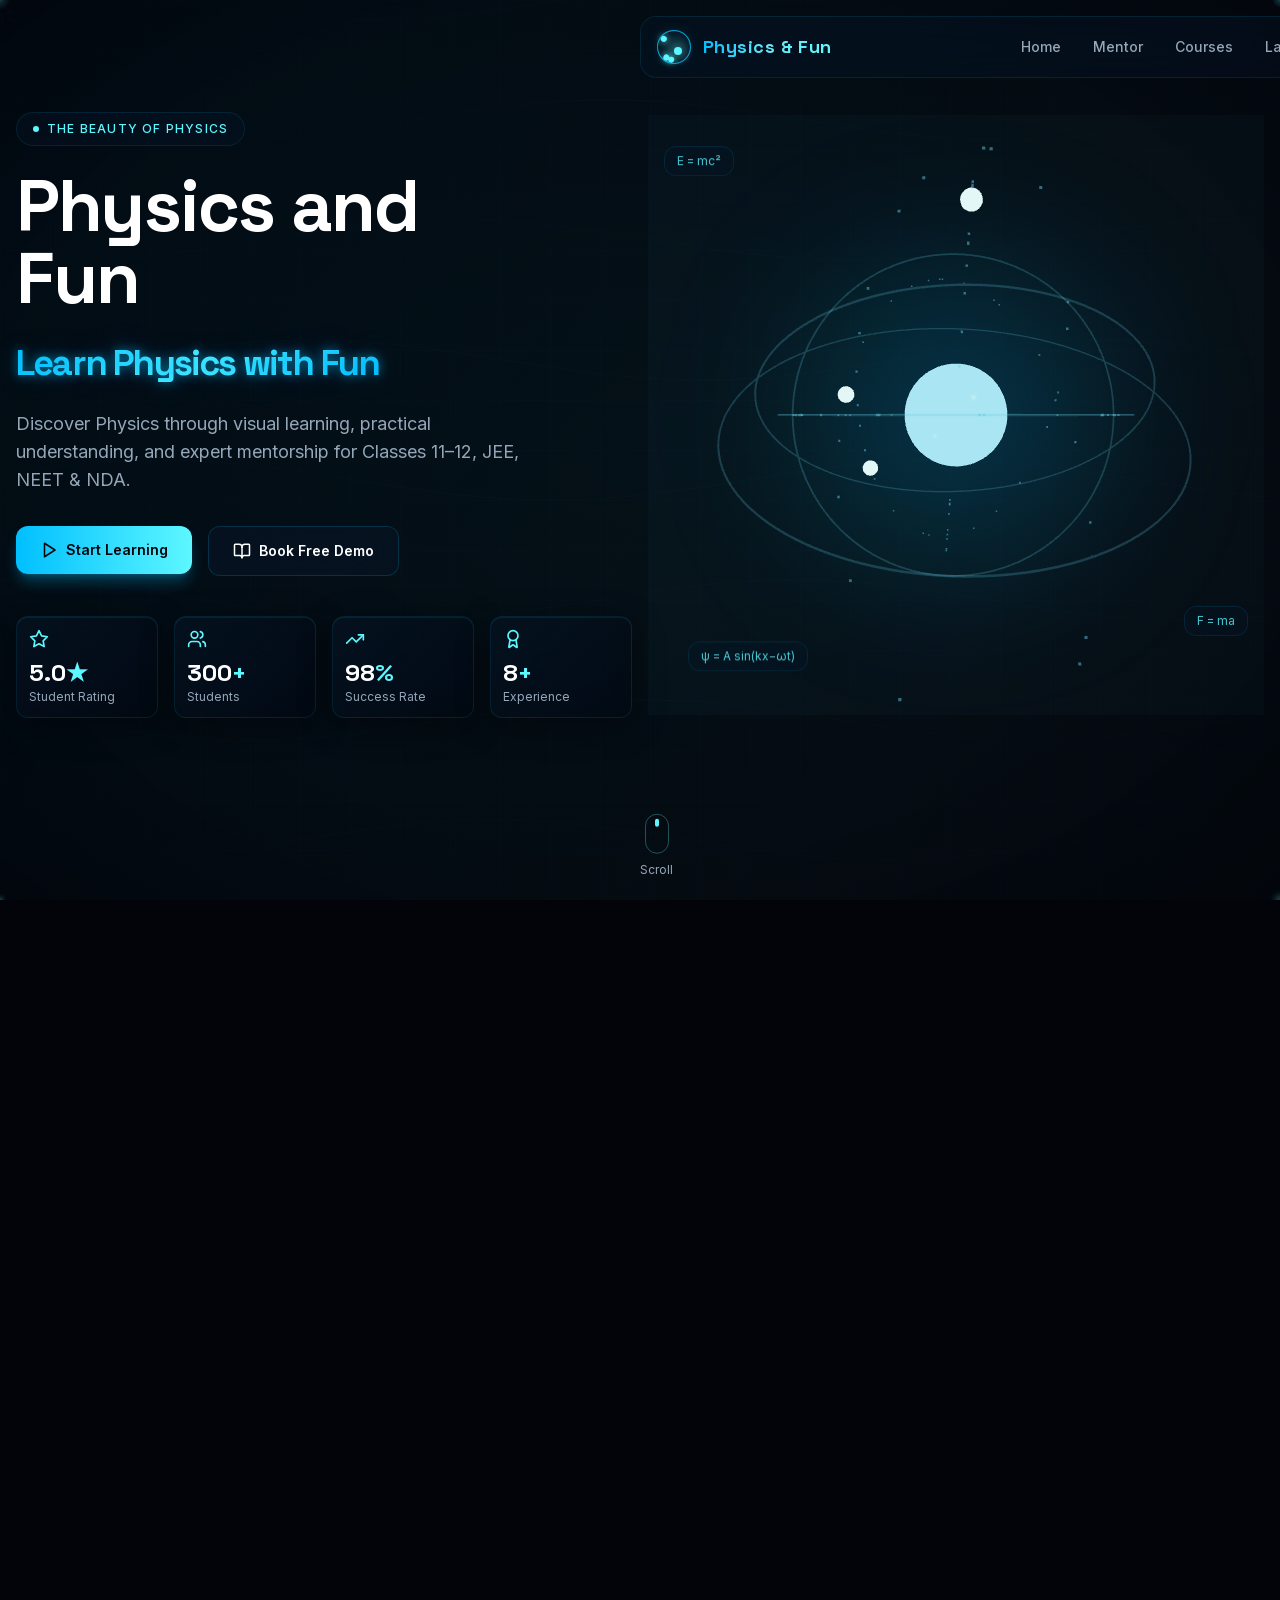
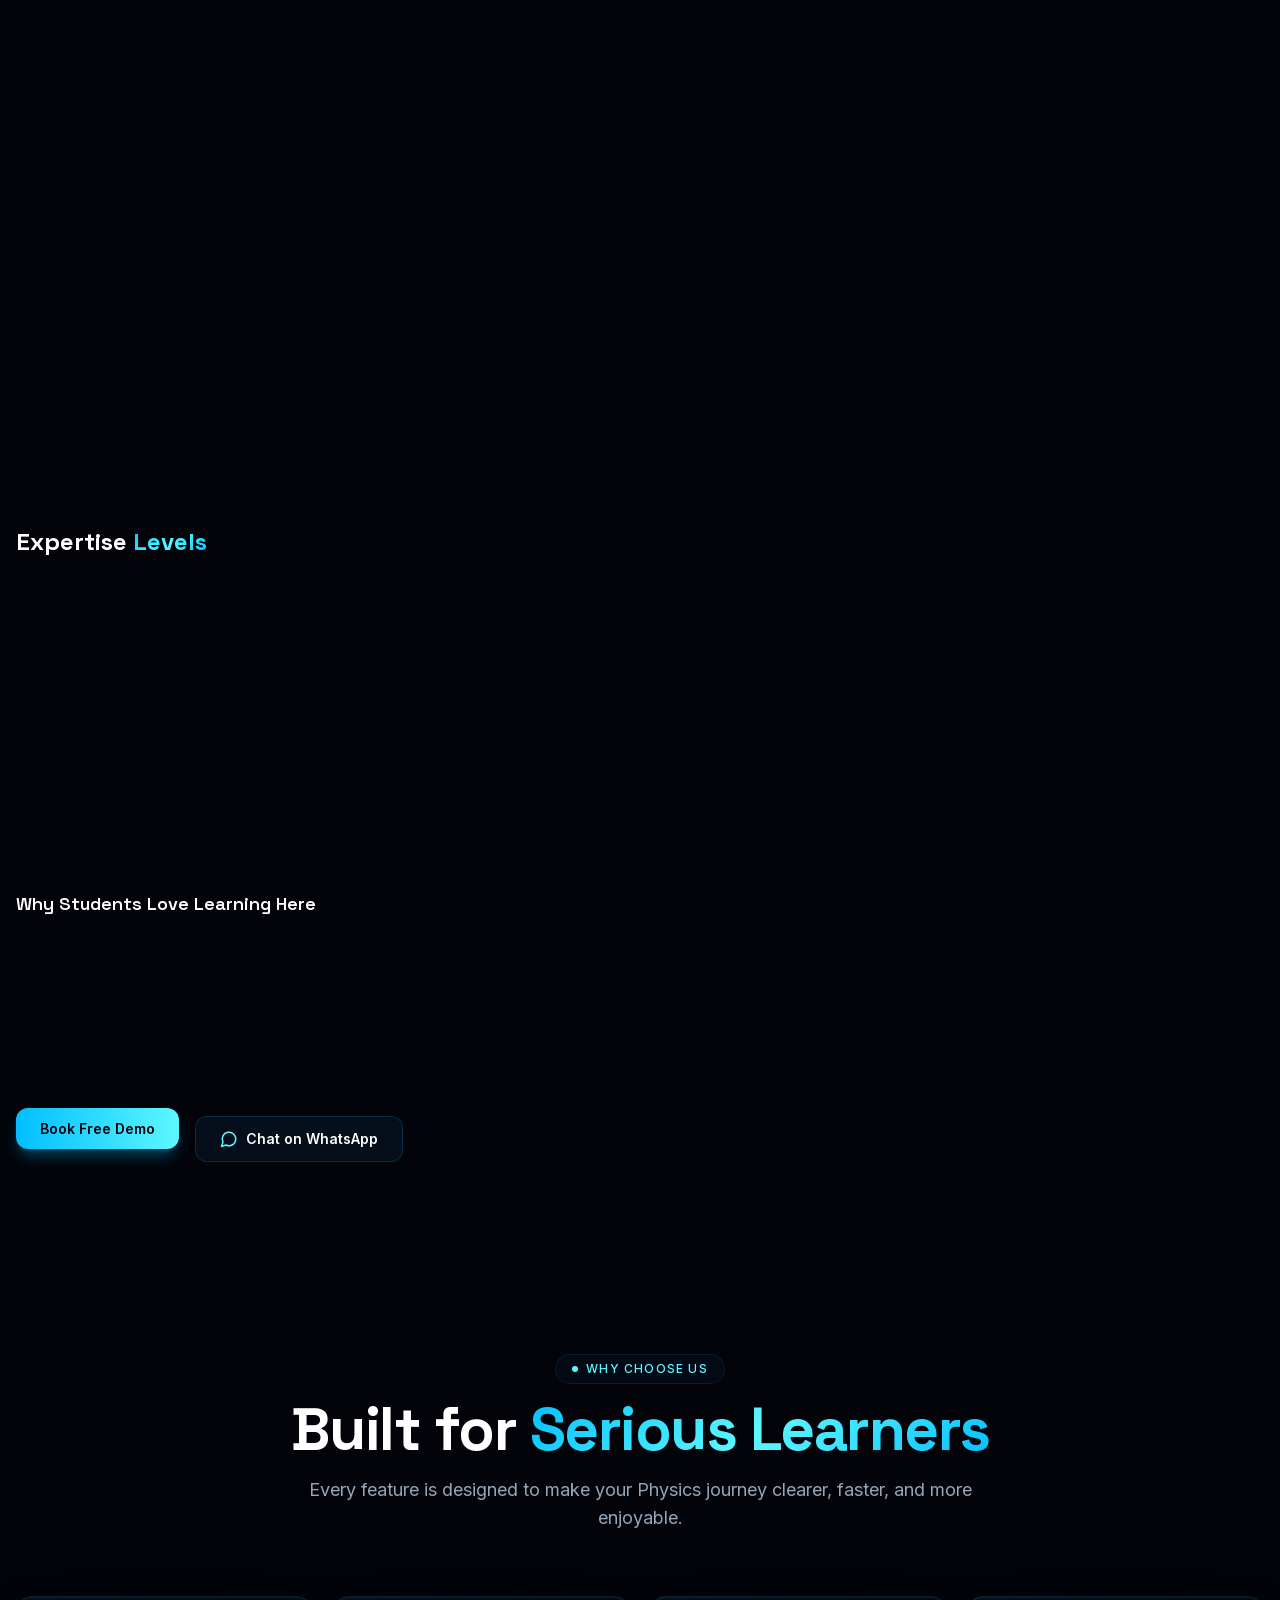
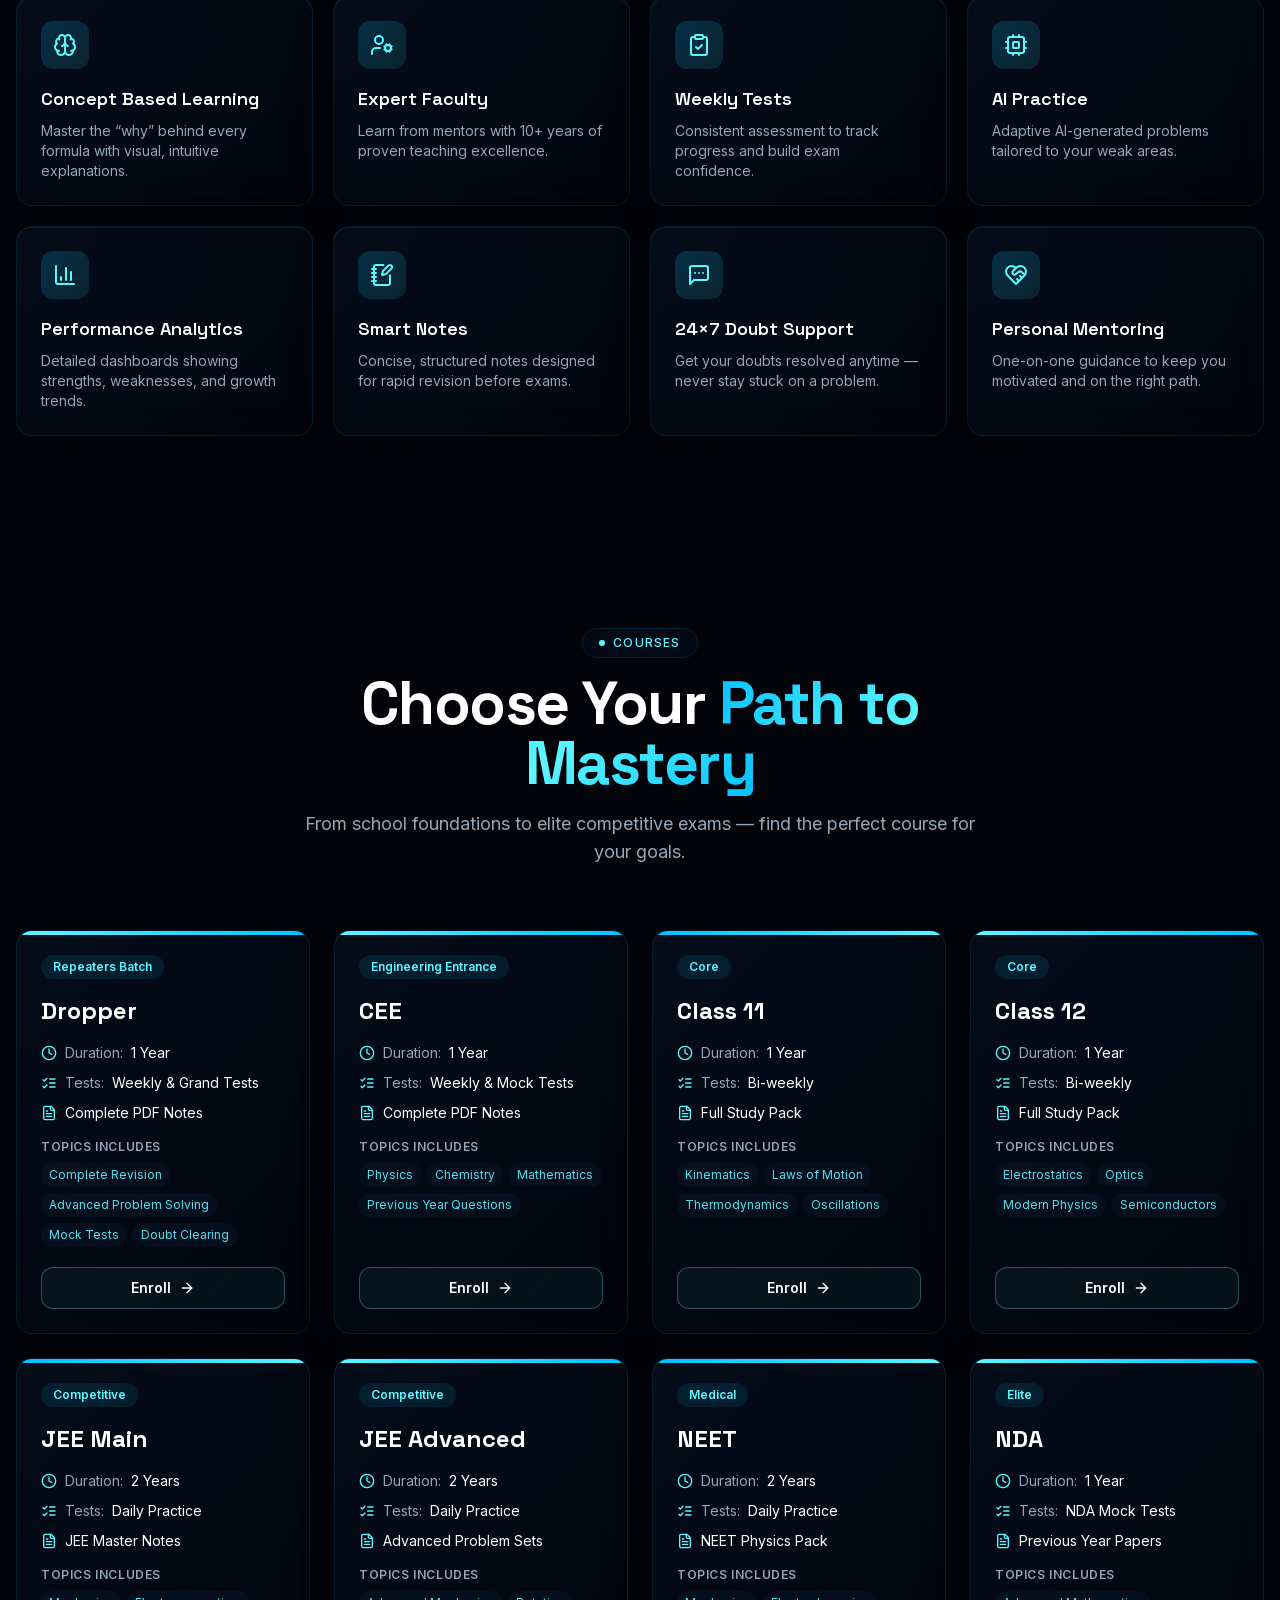
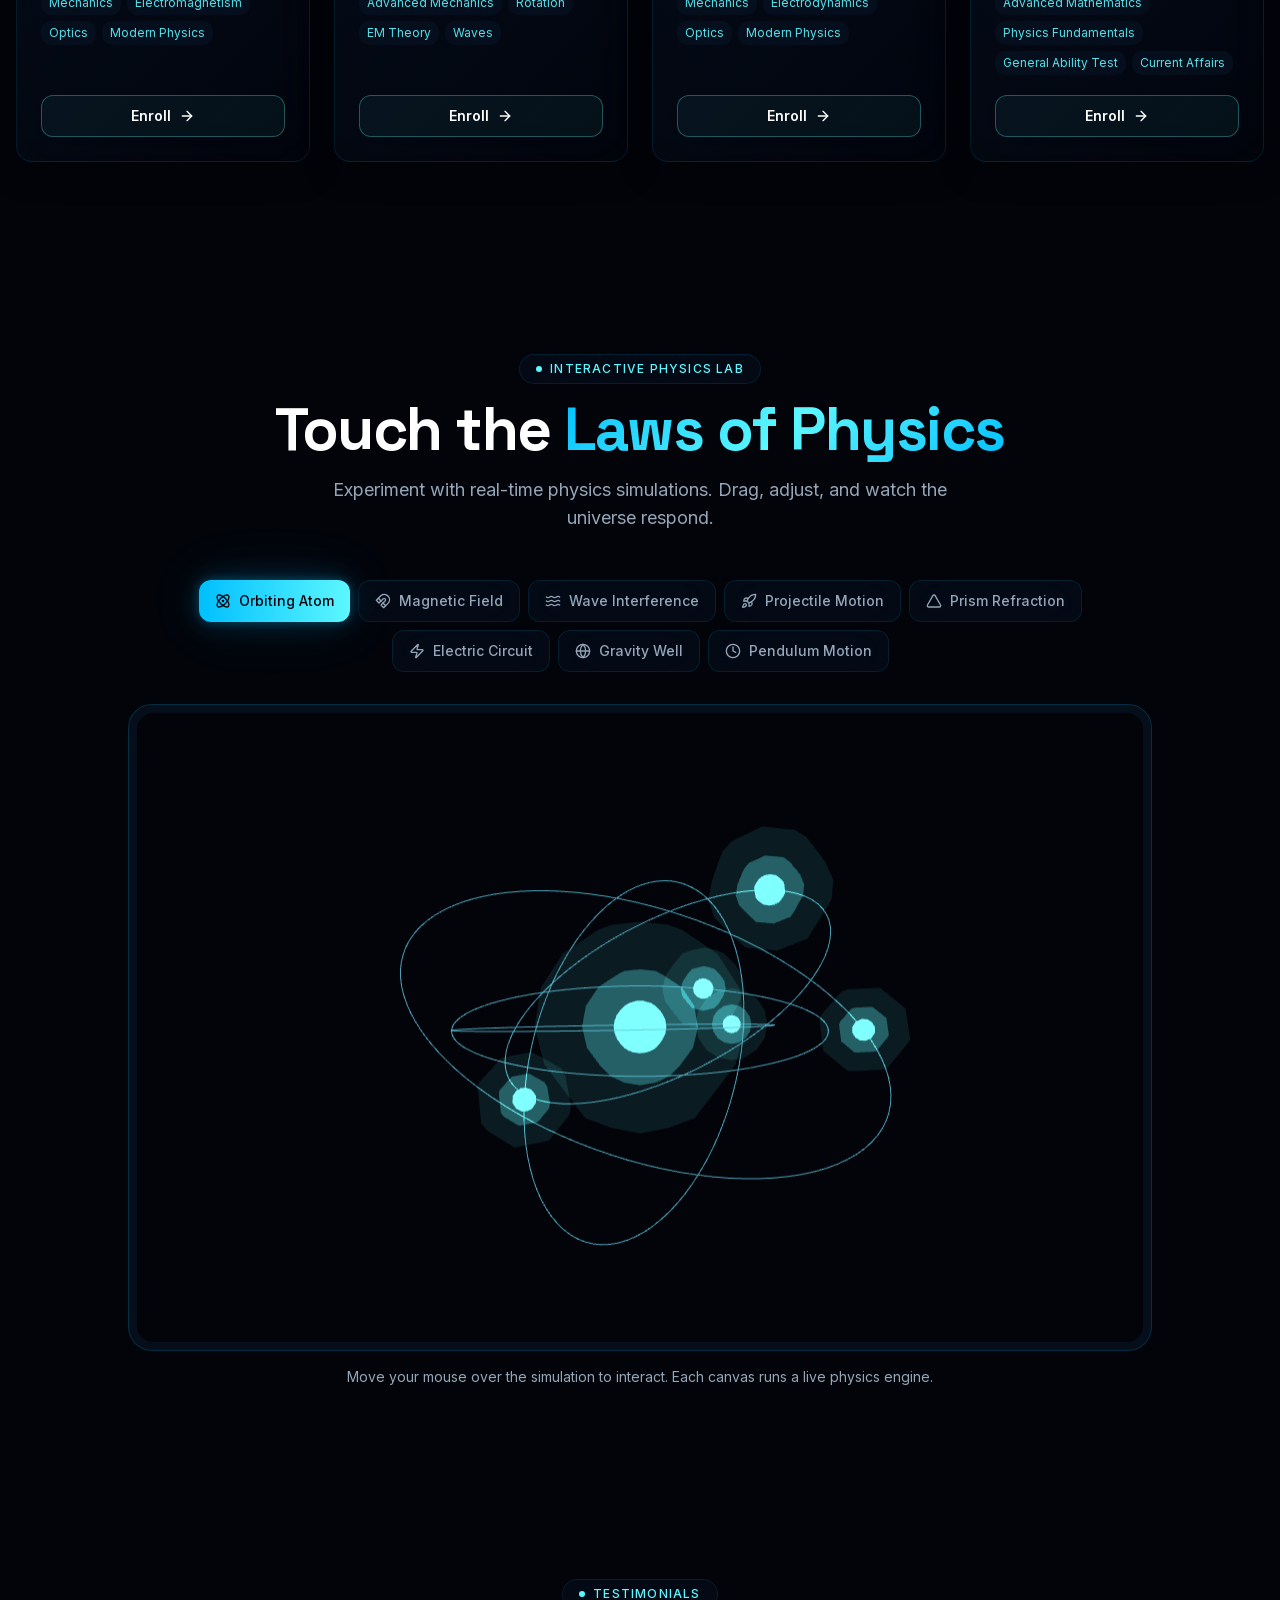
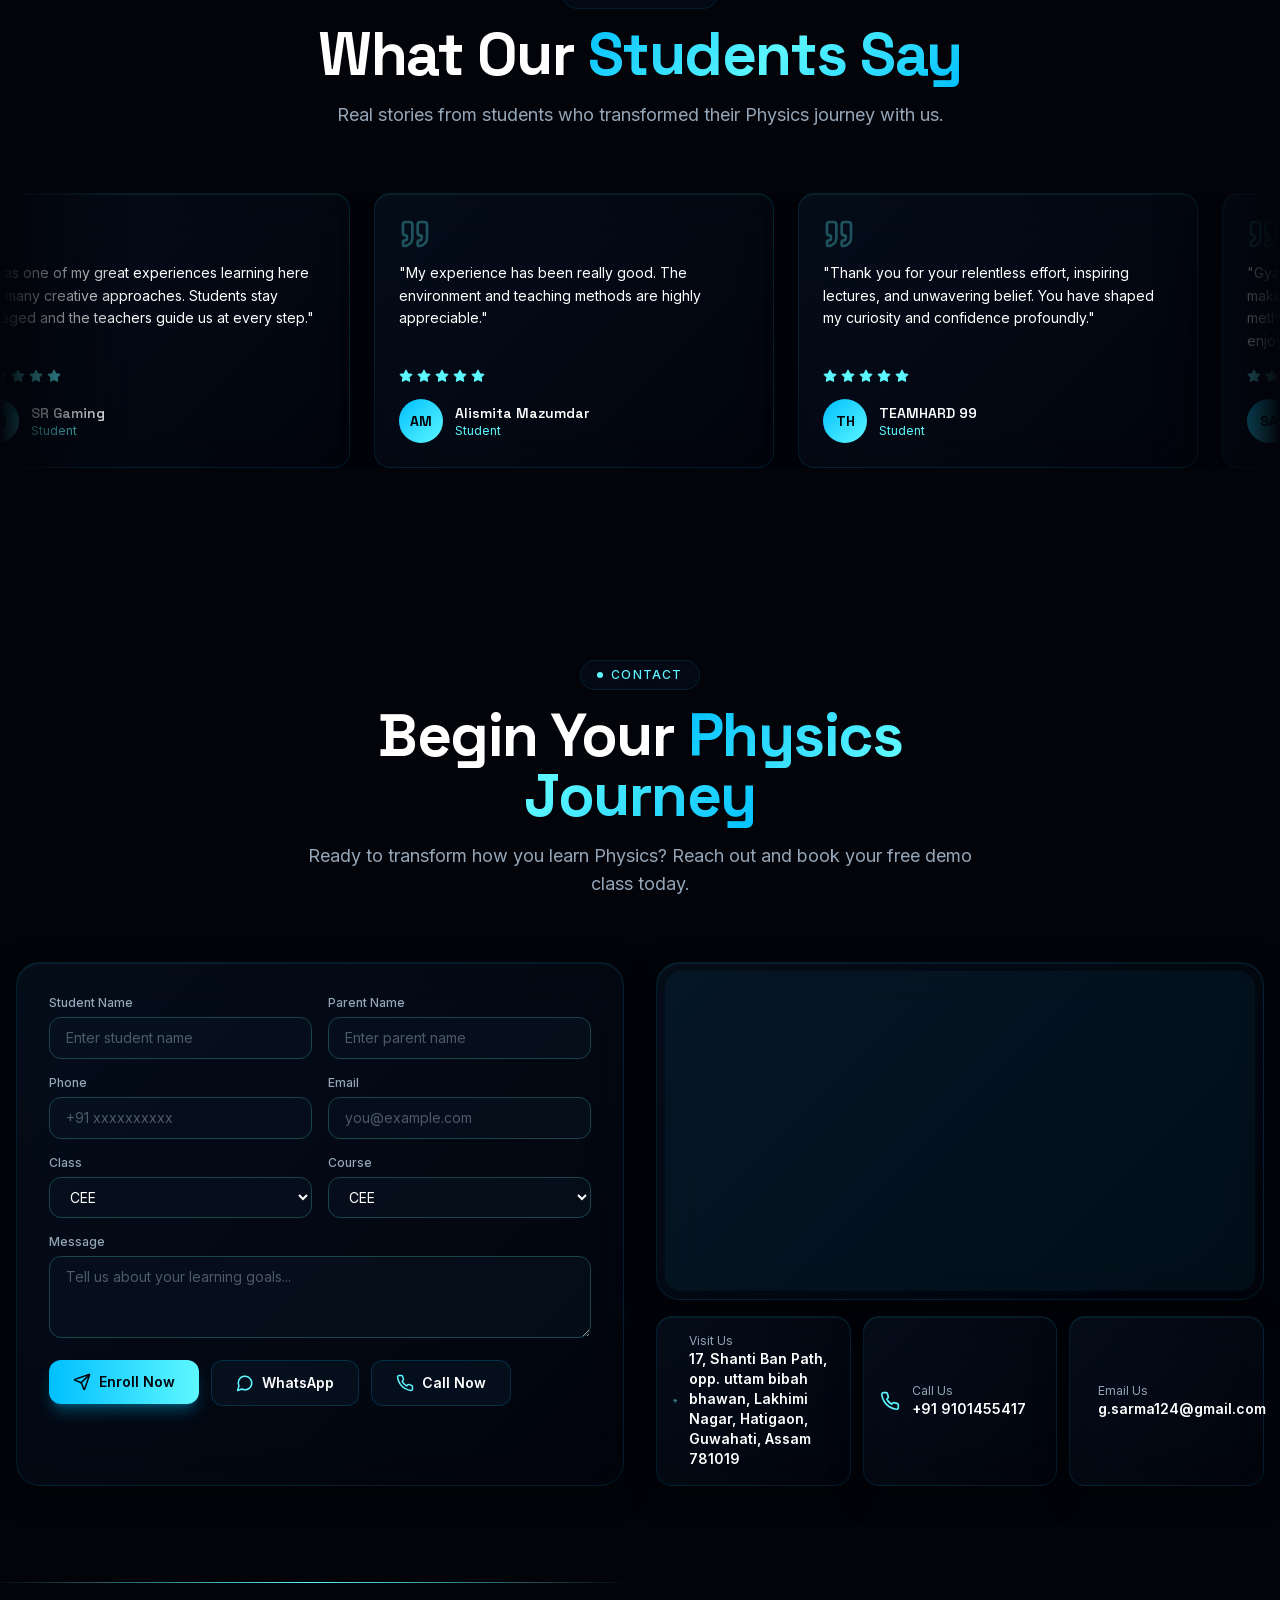
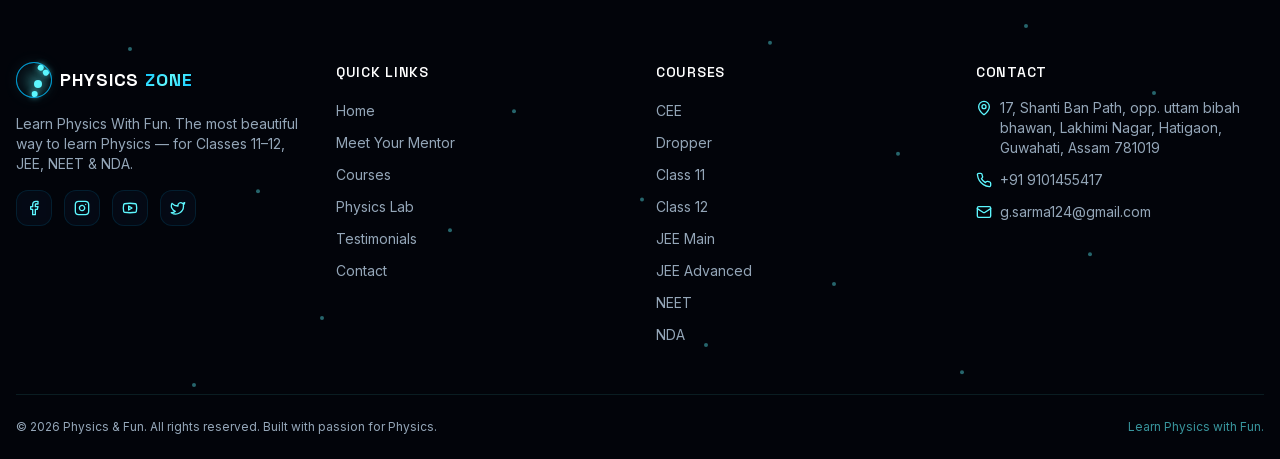
==== commit 669a4d0f: "fix(ui): remove empty bottom gap in mentor box, restore transparent mentor.webp, and load Google Map" ====
--- a/index.html
+++ b/index.html
@@ -1 +1 @@
-<!DOCTYPE html><html lang="en" class="__variable_f367f3 __variable_dd5b2f"><head><meta charSet="utf-8"/><meta name="viewport" content="width=device-width, initial-scale=1"/><link rel="preload" href="/_next/static/media/36966cca54120369-s.p.woff2" as="font" crossorigin="" type="font/woff2"/><link rel="preload" href="/_next/static/media/e4af272ccee01ff0-s.p.woff2" as="font" crossorigin="" type="font/woff2"/><link rel="preload" href="/_next/static/css/b1e57e03c31889a1.css" as="style"/><link rel="stylesheet" href="/_next/static/css/b1e57e03c31889a1.css" data-precedence="next"/><link rel="preload" href="/_next/static/chunks/webpack-378cba6a6ea20751.js" as="script" fetchPriority="low"/><script src="/_next/static/chunks/fd9d1056-04a0620e88d603f2.js" async=""></script><script src="/_next/static/chunks/864-a7a5fb8e7a8a9dfd.js" async=""></script><script src="/_next/static/chunks/main-app-fc51d5ef6307814d.js" async=""></script><title>Physics &amp; Fun | Best Physics Tuition &amp; NEET/JEE Coaching in Guwahati, Assam</title><meta name="title" content="Physics &amp; Fun | Best Physics Tuition &amp; NEET/JEE Coaching in Guwahati, Assam"/><meta name="description" content="Physics &amp; Fun by Gyanankur Sarma in Guwahati: Class 11–12 (CBSE/AHSEC), NEET, JEE &amp; Assam CEE physics coaching &amp; 1-on-1 home tutoring. 8+ yrs exp, 98% success."/><meta name="author" content="Gyanankur Sarma — Physics &amp; Fun"/><meta name="keywords" content="physics tuition in guwahati, physics home tutor guwahati, neet coaching in guwahati, jee physics tutor guwahati, physics tuition class 11, class 12 physics coaching guwahati, ahsec physics tuition, cbse physics tuition guwahati, assam cee coaching, nda physics coaching, gyanankur sarma, hatigaon physics coaching, best physics teacher in assam, physics and fun, physics tuition near me"/><meta name="robots" content="index, follow, max-image-preview:large, max-snippet:-1, max-video-preview:-1"/><meta name="googlebot" content="index, follow, max-image-preview:large, max-snippet:-1, max-video-preview:-1"/><link rel="icon" type="image/svg+xml" href="/favicon.svg"/><link rel="canonical" href="https://www.physicsandfun.run.place/"/><link rel="alternate" hrefLang="en-IN" href="https://www.physicsandfun.run.place/"/><link rel="alternate" hrefLang="x-default" href="https://www.physicsandfun.run.place/"/><link rel="alternate" type="text/plain" title="LLMs Context" href="https://www.physicsandfun.run.place/llms.txt"/><link rel="sitemap" type="application/xml" title="Sitemap" href="https://www.physicsandfun.run.place/sitemap.xml"/><meta name="geo.region" content="IN-AS"/><meta name="geo.placename" content="Hatigaon, Guwahati, Assam"/><meta name="geo.position" content="26.1445;91.7362"/><meta name="ICBM" content="26.1445, 91.7362"/><meta property="og:title" content="Physics &amp; Fun | Best Physics Tuition &amp; NEET/JEE Coaching in Guwahati, Assam"/><meta property="og:description" content="Premier Physics coaching &amp; 1-on-1 home tutoring in Guwahati by Gyanankur Sarma (B.Tech ECE, M.Sc Physics). Class 11–12 (CBSE/AHSEC), NEET, JEE, Assam CEE &amp; NDA. 8+ yrs exp, 98% success rate."/><meta property="og:url" content="https://www.physicsandfun.run.place/"/><meta property="og:site_name" content="Physics &amp; Fun"/><meta property="og:locale" content="en_IN"/><meta property="og:type" content="website"/><meta property="og:image" content="https://www.physicsandfun.run.place/mentor.jpg"/><meta property="og:image:alt" content="Gyanankur Sarma — Founder and Senior Physics Mentor at Physics &amp; Fun, Guwahati"/><meta name="twitter:card" content="summary_large_image"/><meta name="twitter:url" content="https://www.physicsandfun.run.place/"/><meta name="twitter:title" content="Physics &amp; Fun | Best Physics Tuition &amp; NEET/JEE Coaching in Guwahati, Assam"/><meta name="twitter:description" content="Premier Physics coaching &amp; 1-on-1 home tutoring in Guwahati by Gyanankur Sarma (B.Tech ECE, M.Sc Physics). Class 11–12 (CBSE/AHSEC), NEET, JEE, Assam CEE &amp; NDA. 8+ yrs exp, 98% success rate."/><meta name="twitter:image" content="https://www.physicsandfun.run.place/mentor.jpg"/><meta name="next-size-adjust"/><script src="/_next/static/chunks/polyfills-c67a75d1b6f99dc8.js" noModule=""></script></head><body class="font-sans antialiased"><!--$!--><template data-dgst="NEXT_DYNAMIC_NO_SSR_CODE"></template><!--/$--><div class="pointer-events-none fixed z-[9999] hidden md:block" style="transform:translateX(-100px) translateY(-100px)"><div class="absolute -translate-x-1/2 -translate-y-1/2 rounded-full border" style="box-shadow:0 0 12px rgba(0,191,255,0.4)"></div></div><div class="pointer-events-none fixed z-[9999] hidden md:block" style="transform:translateX(-100px) translateY(-100px)"><div class="absolute -translate-x-1/2 -translate-y-1/2 rounded-full bg-zone-glow" style="box-shadow:0 0 10px rgba(93,247,255,0.9), 0 0 20px rgba(0,191,255,0.6)"></div></div><!--$!--><template data-dgst="NEXT_DYNAMIC_NO_SSR_CODE"></template><!--/$--><nav class="fixed left-1/2 top-4 z-50 -translate-x-1/2 transition-all duration-500 w-[95%] max-w-6xl" style="opacity:1;transform:none"><div class="flex items-center justify-between gap-3 rounded-2xl px-4 py-3 transition-all duration-500 glass"><a href="#home" class="flex items-center gap-2 sm:gap-3"><div class="relative" style="width:34px;height:34px"><div class="absolute inset-0 rounded-full" style="background:radial-gradient(circle, rgba(93,247,255,0.3), transparent 70%);filter:blur(8px)"></div><div class="absolute inset-0" style="transform:rotate(0deg)"><div class="absolute inset-0 rounded-full border border-zone-electric/40"><div class="absolute left-1/2 top-0 h-1.5 w-1.5 -translate-x-1/2 rounded-full bg-zone-glow" style="box-shadow:0 0 6px rgba(93,247,255,0.9)"></div></div></div><div class="absolute inset-0" style="transform:rotate(60deg)"><div class="absolute inset-0 rounded-full border border-zone-electric/40"><div class="absolute left-1/2 top-0 h-1.5 w-1.5 -translate-x-1/2 rounded-full bg-zone-glow" style="box-shadow:0 0 6px rgba(93,247,255,0.9)"></div></div></div><div class="absolute inset-0" style="transform:rotate(120deg)"><div class="absolute inset-0 rounded-full border border-zone-electric/40"><div class="absolute left-1/2 top-0 h-1.5 w-1.5 -translate-x-1/2 rounded-full bg-zone-glow" style="box-shadow:0 0 6px rgba(93,247,255,0.9)"></div></div></div><div class="absolute left-1/2 top-1/2 h-2 w-2 -translate-x-1/2 -translate-y-1/2 rounded-full bg-zone-glow" style="box-shadow:0 0 12px rgba(93,247,255,1)"></div></div><span class="whitespace-nowrap font-display text-base font-bold tracking-wide sm:text-lg"><span class="bg-gradient-to-r from-zone-electric via-cyan-300 to-zone-glow bg-clip-text text-transparent">Physics &amp; Fun</span></span></a><div class="hidden lg:flex items-center gap-2"><a href="#home" class="relative px-3 py-2 text-sm font-medium text-muted-foreground transition-colors hover:text-white">Home</a><a href="#mentor" class="relative px-3 py-2 text-sm font-medium text-muted-foreground transition-colors hover:text-white">Mentor</a><a href="#courses" class="relative px-3 py-2 text-sm font-medium text-muted-foreground transition-colors hover:text-white">Courses</a><a href="#lab" class="relative px-3 py-2 text-sm font-medium text-muted-foreground transition-colors hover:text-white">Lab</a><a href="#testimonials" class="relative px-3 py-2 text-sm font-medium text-muted-foreground transition-colors hover:text-white">Reviews</a><a href="#contact" class="relative px-3 py-2 text-sm font-medium text-muted-foreground transition-colors hover:text-white">Contact</a></div><div class="hidden lg:block"><div class="inline-block" style="transform:none"><a href="#contact" class="rounded-xl bg-gradient-to-r from-zone-electric to-zone-glow px-5 py-2.5 text-sm font-semibold text-zone-bg shadow-lg shadow-zone-electric/30 transition-transform hover:scale-105">Enroll Now</a></div></div><button class="rounded-lg p-2 text-white lg:hidden" aria-label="Toggle menu"><svg xmlns="http://www.w3.org/2000/svg" width="22" height="22" viewBox="0 0 24 24" fill="none" stroke="currentColor" stroke-width="2" stroke-linecap="round" stroke-linejoin="round" class="lucide lucide-menu"><line x1="4" x2="20" y1="12" y2="12"></line><line x1="4" x2="20" y1="6" y2="6"></line><line x1="4" x2="20" y1="18" y2="18"></line></svg></button></div></nav><main class="relative"><section id="home" class="relative min-h-screen overflow-hidden pt-28 pb-12"><div class="container mx-auto px-4"><div class="grid items-center gap-8 lg:grid-cols-2 lg:gap-4"><div class="relative z-10 order-2 lg:order-1" style="opacity:1;transform:none"><div class="mb-6 inline-flex items-center gap-2 rounded-full glass px-4 py-2 text-xs font-medium uppercase tracking-widest text-zone-glow"><span class="h-1.5 w-1.5 rounded-full bg-zone-glow animate-pulse"></span>The Beauty of Physics</div><h1 class="font-display text-5xl font-bold leading-[1.05] tracking-tight sm:text-6xl lg:text-7xl">Physics and<br/>Fun<br/><span class="gradient-text neon-text text-2xl sm:text-3xl lg:text-4xl">Learn Physics with Fun</span></h1><p class="mt-6 max-w-lg text-base text-muted-foreground sm:text-lg">Discover Physics through visual learning, practical understanding, and expert mentorship for Classes 11–12, JEE, NEET &amp; NDA.</p><div class="mt-8 flex flex-wrap gap-4"><div class="inline-block" style="transform:none"><a href="#courses" class="group flex items-center gap-2 rounded-xl bg-gradient-to-r from-zone-electric to-zone-glow px-6 py-3.5 text-sm font-semibold text-zone-bg shadow-lg shadow-zone-electric/30 transition-transform hover:scale-105"><svg xmlns="http://www.w3.org/2000/svg" width="18" height="18" viewBox="0 0 24 24" fill="none" stroke="currentColor" stroke-width="2" stroke-linecap="round" stroke-linejoin="round" class="lucide lucide-play transition-transform group-hover:scale-110"><polygon points="6 3 20 12 6 21 6 3"></polygon></svg>Start Learning</a></div><div class="inline-block" style="transform:none"><a href="#contact" class="flex items-center gap-2 rounded-xl glass-strong px-6 py-3.5 text-sm font-semibold text-white transition-all hover:border-zone-glow/40 hover:bg-white/5"><svg xmlns="http://www.w3.org/2000/svg" width="18" height="18" viewBox="0 0 24 24" fill="none" stroke="currentColor" stroke-width="2" stroke-linecap="round" stroke-linejoin="round" class="lucide lucide-book-open"><path d="M12 7v14"></path><path d="M3 18a1 1 0 0 1-1-1V4a1 1 0 0 1 1-1h5a4 4 0 0 1 4 4 4 4 0 0 1 4-4h5a1 1 0 0 1 1 1v13a1 1 0 0 1-1 1h-6a3 3 0 0 0-3 3 3 3 0 0 0-3-3z"></path></svg>Book Free Demo</a></div></div><div class="mt-10 grid grid-cols-2 gap-4 sm:grid-cols-4"><div class="glass-card rounded-xl p-3" style="opacity:1;transform:none"><svg xmlns="http://www.w3.org/2000/svg" width="24" height="24" viewBox="0 0 24 24" fill="none" stroke="currentColor" stroke-width="2" stroke-linecap="round" stroke-linejoin="round" class="lucide lucide-star mb-2 h-5 w-5 text-zone-glow"><polygon points="12 2 15.09 8.26 22 9.27 17 14.14 18.18 21.02 12 17.77 5.82 21.02 7 14.14 2 9.27 8.91 8.26 12 2"></polygon></svg><div class="font-display text-2xl font-bold text-white">5.0<span class="text-zone-glow">★</span></div><div class="text-xs text-muted-foreground">Student Rating</div></div><div class="glass-card rounded-xl p-3" style="opacity:1;transform:none"><svg xmlns="http://www.w3.org/2000/svg" width="24" height="24" viewBox="0 0 24 24" fill="none" stroke="currentColor" stroke-width="2" stroke-linecap="round" stroke-linejoin="round" class="lucide lucide-users mb-2 h-5 w-5 text-zone-glow"><path d="M16 21v-2a4 4 0 0 0-4-4H6a4 4 0 0 0-4 4v2"></path><circle cx="9" cy="7" r="4"></circle><path d="M22 21v-2a4 4 0 0 0-3-3.87"></path><path d="M16 3.13a4 4 0 0 1 0 7.75"></path></svg><div class="font-display text-2xl font-bold text-white">300<span class="text-zone-glow">+</span></div><div class="text-xs text-muted-foreground">Students</div></div><div class="glass-card rounded-xl p-3" style="opacity:1;transform:none"><svg xmlns="http://www.w3.org/2000/svg" width="24" height="24" viewBox="0 0 24 24" fill="none" stroke="currentColor" stroke-width="2" stroke-linecap="round" stroke-linejoin="round" class="lucide lucide-trending-up mb-2 h-5 w-5 text-zone-glow"><polyline points="22 7 13.5 15.5 8.5 10.5 2 17"></polyline><polyline points="16 7 22 7 22 13"></polyline></svg><div class="font-display text-2xl font-bold text-white">98<span class="text-zone-glow">%</span></div><div class="text-xs text-muted-foreground">Success Rate</div></div><div class="glass-card rounded-xl p-3" style="opacity:1;transform:none"><svg xmlns="http://www.w3.org/2000/svg" width="24" height="24" viewBox="0 0 24 24" fill="none" stroke="currentColor" stroke-width="2" stroke-linecap="round" stroke-linejoin="round" class="lucide lucide-award mb-2 h-5 w-5 text-zone-glow"><path d="m15.477 12.89 1.515 8.526a.5.5 0 0 1-.81.47l-3.58-2.687a1 1 0 0 0-1.197 0l-3.586 2.686a.5.5 0 0 1-.81-.469l1.514-8.526"></path><circle cx="12" cy="8" r="6"></circle></svg><div class="font-display text-2xl font-bold text-white">8<span class="text-zone-glow">+</span></div><div class="text-xs text-muted-foreground">Experience</div></div></div></div><div class="relative order-1 h-[320px] sm:h-[420px] lg:order-2 lg:h-[600px]" style="opacity:1;transform:none"><div class="absolute left-1/2 top-1/2 h-72 w-72 -translate-x-1/2 -translate-y-1/2 rounded-full bg-zone-electric/20 blur-[40px] lg:blur-[80px] animate-glowPulse"></div><div class="absolute inset-0 h-full w-full"><!--$!--><template data-dgst="NEXT_DYNAMIC_NO_SSR_CODE"></template><div class="h-full flex items-center justify-center"><div class="h-32 w-32 rounded-full bg-zone-electric/20 blur-3xl animate-pulse"></div></div><!--/$--></div><div class="absolute left-4 top-10 glass rounded-lg px-3 py-1.5 text-xs text-zone-glow/80">E = mc²</div><div class="absolute right-4 bottom-20 glass rounded-lg px-3 py-1.5 text-xs text-zone-glow/80">F = ma</div><div class="absolute bottom-10 left-10 glass rounded-lg px-3 py-1.5 text-xs text-zone-glow/80">ψ = A sin(kx−ωt)</div></div></div></div><div class="absolute bottom-6 left-1/2 -translate-x-1/2"><div class="flex flex-col items-center gap-2"><div class="h-10 w-6 rounded-full border border-zone-glow/30 p-1"><div class="h-2 w-1 mx-auto rounded-full bg-zone-glow animate-scrollLine"></div></div><span class="text-xs text-muted-foreground">Scroll</span></div></div></section><!--$--><section id="mentor" class="relative py-24"><div class="container mx-auto px-4"><div class="max-w-3xl mx-auto text-center"><div class="mb-4 inline-flex items-center gap-2 rounded-full glass px-4 py-1.5 text-xs font-medium uppercase tracking-widest text-zone-glow mx-auto" style="opacity:1;transform:none"><span class="h-1.5 w-1.5 rounded-full bg-zone-glow animate-pulse"></span>Meet Your Mentor</div><h2 class="font-display text-4xl font-bold leading-tight tracking-tight sm:text-5xl lg:text-6xl" style="opacity:0;transform:translateY(30px)">Learn from a<!-- --> <span class="gradient-text">Physics Visionary</span></h2><p class="mt-4 text-base text-muted-foreground sm:text-lg mx-auto max-w-2xl" style="opacity:1;transform:none">A mentor who makes Physics simple, visual, and exciting — transforming how students understand the universe.</p></div><div class="mt-16 grid items-center gap-8 lg:grid-cols-2"><div class="relative mx-auto max-w-sm" style="opacity:1;transform:none"><div class="relative glass-card light-sweep rounded-3xl p-3" style="transform-style:preserve-3d;transform:none"><div class="relative h-[500px] w-full"><div class="relative aspect-[3/4] overflow-hidden rounded-2xl"><img src="/mentor.jpg" alt="Gyanankur Sarma — Founder and Senior Physics Mentor at Physics &amp; Fun, Guwahati" width="327" height="495" loading="lazy" decoding="async" class="h-full w-full object-cover"/></div><div class="absolute right-4 top-4 glass-strong rounded-full px-3 py-1.5 text-xs font-semibold text-zone-glow">★ Top Rated</div><div class="absolute inset-0 rounded-2xl ring-1 ring-zone-glow/20"></div></div></div><div class="absolute -inset-4 -z-10 rounded-full bg-zone-electric/10 blur-3xl animate-glowPulse"></div></div><div class="grid grid-cols-1 gap-4 sm:grid-cols-2" style="opacity:0;transform:translateX(40px)"><div class="glass-card group rounded-2xl p-4 transition-all hover:border-zone-glow/30 hover:neon-glow" style="opacity:1;transform:none"><div class="mb-2 flex h-10 w-10 items-center justify-center rounded-xl bg-zone-electric/10 text-zone-glow transition-transform group-hover:scale-110"><svg xmlns="http://www.w3.org/2000/svg" width="20" height="20" viewBox="0 0 24 24" fill="none" stroke="currentColor" stroke-width="2" stroke-linecap="round" stroke-linejoin="round" class="lucide lucide-user"><path d="M19 21v-2a4 4 0 0 0-4-4H9a4 4 0 0 0-4 4v2"></path><circle cx="12" cy="7" r="4"></circle></svg></div><div class="text-xs text-muted-foreground">Mentor Name</div><div class="font-display text-lg font-semibold text-white">Gyanankur Sarma</div></div><div class="glass-card group rounded-2xl p-4 transition-all hover:border-zone-glow/30 hover:neon-glow" style="opacity:1;transform:none"><div class="mb-2 flex h-10 w-10 items-center justify-center rounded-xl bg-zone-electric/10 text-zone-glow transition-transform group-hover:scale-110"><svg xmlns="http://www.w3.org/2000/svg" width="20" height="20" viewBox="0 0 24 24" fill="none" stroke="currentColor" stroke-width="2" stroke-linecap="round" stroke-linejoin="round" class="lucide lucide-graduation-cap"><path d="M21.42 10.922a1 1 0 0 0-.019-1.838L12.83 5.18a2 2 0 0 0-1.66 0L2.6 9.08a1 1 0 0 0 0 1.832l8.57 3.908a2 2 0 0 0 1.66 0z"></path><path d="M22 10v6"></path><path d="M6 12.5V16a6 3 0 0 0 12 0v-3.5"></path></svg></div><div class="text-xs text-muted-foreground">Qualification</div><div class="font-display text-lg font-semibold text-white">B.Tech(ECE), M.Sc(Physics)</div></div><div class="glass-card group rounded-2xl p-4 transition-all hover:border-zone-glow/30 hover:neon-glow" style="opacity:1;transform:none"><div class="mb-2 flex h-10 w-10 items-center justify-center rounded-xl bg-zone-electric/10 text-zone-glow transition-transform group-hover:scale-110"><svg xmlns="http://www.w3.org/2000/svg" width="20" height="20" viewBox="0 0 24 24" fill="none" stroke="currentColor" stroke-width="2" stroke-linecap="round" stroke-linejoin="round" class="lucide lucide-book-open"><path d="M12 7v14"></path><path d="M3 18a1 1 0 0 1-1-1V4a1 1 0 0 1 1-1h5a4 4 0 0 1 4 4 4 4 0 0 1 4-4h5a1 1 0 0 1 1 1v13a1 1 0 0 1-1 1h-6a3 3 0 0 0-3 3 3 3 0 0 0-3-3z"></path></svg></div><div class="text-xs text-muted-foreground">Teaching Experience</div><div class="font-display text-lg font-semibold text-white">8+ Years</div></div><div class="glass-card group rounded-2xl p-4 transition-all hover:border-zone-glow/30 hover:neon-glow" style="opacity:1;transform:none"><div class="mb-2 flex h-10 w-10 items-center justify-center rounded-xl bg-zone-electric/10 text-zone-glow transition-transform group-hover:scale-110"><svg xmlns="http://www.w3.org/2000/svg" width="20" height="20" viewBox="0 0 24 24" fill="none" stroke="currentColor" stroke-width="2" stroke-linecap="round" stroke-linejoin="round" class="lucide lucide-target"><circle cx="12" cy="12" r="10"></circle><circle cx="12" cy="12" r="6"></circle><circle cx="12" cy="12" r="2"></circle></svg></div><div class="text-xs text-muted-foreground">Students Mentored</div><div class="font-display text-lg font-semibold text-white">300+</div></div><div class="glass-card group rounded-2xl p-4 transition-all hover:border-zone-glow/30 hover:neon-glow" style="opacity:1;transform:none"><div class="mb-2 flex h-10 w-10 items-center justify-center rounded-xl bg-zone-electric/10 text-zone-glow transition-transform group-hover:scale-110"><svg xmlns="http://www.w3.org/2000/svg" width="20" height="20" viewBox="0 0 24 24" fill="none" stroke="currentColor" stroke-width="2" stroke-linecap="round" stroke-linejoin="round" class="lucide lucide-star"><polygon points="12 2 15.09 8.26 22 9.27 17 14.14 18.18 21.02 12 17.77 5.82 21.02 7 14.14 2 9.27 8.91 8.26 12 2"></polygon></svg></div><div class="text-xs text-muted-foreground">Success Rate</div><div class="font-display text-lg font-semibold text-white">98%</div></div></div></div><div class="mx-auto mt-12 max-w-3xl" style="opacity:0;transform:translateY(30px)"><div class="glass-card relative rounded-3xl p-8 text-center sm:p-12"><svg xmlns="http://www.w3.org/2000/svg" width="24" height="24" viewBox="0 0 24 24" fill="none" stroke="currentColor" stroke-width="2" stroke-linecap="round" stroke-linejoin="round" class="lucide lucide-quote mx-auto mb-4 h-10 w-10 text-zone-glow/40"><path d="M16 3a2 2 0 0 0-2 2v6a2 2 0 0 0 2 2 1 1 0 0 1 1 1v1a2 2 0 0 1-2 2 1 1 0 0 0-1 1v2a1 1 0 0 0 1 1 6 6 0 0 0 6-6V5a2 2 0 0 0-2-2z"></path><path d="M5 3a2 2 0 0 0-2 2v6a2 2 0 0 0 2 2 1 1 0 0 1 1 1v1a2 2 0 0 1-2 2 1 1 0 0 0-1 1v2a1 1 0 0 0 1 1 6 6 0 0 0 6-6V5a2 2 0 0 0-2-2z"></path></svg><p class="font-display text-xl font-medium leading-relaxed text-white sm:text-2xl">“Physics is not about memorizing formulas.<br/>It is about understanding how the universe works.”</p><div class="mt-4 text-sm text-zone-glow">— Gyanankur Sarma</div></div></div><div class="mt-16"><div><h3 class="mb-8 font-display text-2xl font-bold text-white">Expertise <span class="gradient-text">Levels</span></h3><div class="space-y-5"><div style="opacity:0;transform:translateX(20px)"><div class="mb-2 flex items-center justify-between"><span class="text-sm font-medium text-white">Concept Clarity</span><span class="text-sm font-bold text-zone-glow">98<!-- -->%</span></div><div class="h-2 overflow-hidden rounded-full bg-zone-surface/50"><div class="h-full rounded-full bg-gradient-to-r from-zone-electric to-zone-glow" style="box-shadow:0 0 10px rgba(93,247,255,0.5);width:0px"></div></div></div><div style="opacity:0;transform:translateX(20px)"><div class="mb-2 flex items-center justify-between"><span class="text-sm font-medium text-white">Problem Solving</span><span class="text-sm font-bold text-zone-glow">95<!-- -->%</span></div><div class="h-2 overflow-hidden rounded-full bg-zone-surface/50"><div class="h-full rounded-full bg-gradient-to-r from-zone-electric to-zone-glow" style="box-shadow:0 0 10px rgba(93,247,255,0.5);width:0px"></div></div></div><div style="opacity:0;transform:translateX(20px)"><div class="mb-2 flex items-center justify-between"><span class="text-sm font-medium text-white">Student Satisfaction</span><span class="text-sm font-bold text-zone-glow">99<!-- -->%</span></div><div class="h-2 overflow-hidden rounded-full bg-zone-surface/50"><div class="h-full rounded-full bg-gradient-to-r from-zone-electric to-zone-glow" style="box-shadow:0 0 10px rgba(93,247,255,0.5);width:0px"></div></div></div><div style="opacity:0;transform:translateX(20px)"><div class="mb-2 flex items-center justify-between"><span class="text-sm font-medium text-white">Exam Preparation</span><span class="text-sm font-bold text-zone-glow">96<!-- -->%</span></div><div class="h-2 overflow-hidden rounded-full bg-zone-surface/50"><div class="h-full rounded-full bg-gradient-to-r from-zone-electric to-zone-glow" style="box-shadow:0 0 10px rgba(93,247,255,0.5);width:0px"></div></div></div><div style="opacity:0;transform:translateX(20px)"><div class="mb-2 flex items-center justify-between"><span class="text-sm font-medium text-white">Motivation</span><span class="text-sm font-bold text-zone-glow">97<!-- -->%</span></div><div class="h-2 overflow-hidden rounded-full bg-zone-surface/50"><div class="h-full rounded-full bg-gradient-to-r from-zone-electric to-zone-glow" style="box-shadow:0 0 10px rgba(93,247,255,0.5);width:0px"></div></div></div></div><div class="mt-10"><h4 class="mb-4 font-display text-lg font-semibold text-white">Why Students Love Learning Here</h4><div class="grid grid-cols-2 gap-3"><div class="flex items-center gap-2 glass-card rounded-xl px-3 py-2.5 text-sm text-white" style="opacity:0;transform:translateY(10px)"><div class="flex h-5 w-5 items-center justify-center rounded-full bg-zone-glow/20"><svg xmlns="http://www.w3.org/2000/svg" width="12" height="12" viewBox="0 0 24 24" fill="none" stroke="currentColor" stroke-width="2" stroke-linecap="round" stroke-linejoin="round" class="lucide lucide-check text-zone-glow"><path d="M20 6 9 17l-5-5"></path></svg></div>Easy explanations</div><div class="flex items-center gap-2 glass-card rounded-xl px-3 py-2.5 text-sm text-white" style="opacity:0;transform:translateY(10px)"><div class="flex h-5 w-5 items-center justify-center rounded-full bg-zone-glow/20"><svg xmlns="http://www.w3.org/2000/svg" width="12" height="12" viewBox="0 0 24 24" fill="none" stroke="currentColor" stroke-width="2" stroke-linecap="round" stroke-linejoin="round" class="lucide lucide-check text-zone-glow"><path d="M20 6 9 17l-5-5"></path></svg></div>Interactive teaching</div><div class="flex items-center gap-2 glass-card rounded-xl px-3 py-2.5 text-sm text-white" style="opacity:0;transform:translateY(10px)"><div class="flex h-5 w-5 items-center justify-center rounded-full bg-zone-glow/20"><svg xmlns="http://www.w3.org/2000/svg" width="12" height="12" viewBox="0 0 24 24" fill="none" stroke="currentColor" stroke-width="2" stroke-linecap="round" stroke-linejoin="round" class="lucide lucide-check text-zone-glow"><path d="M20 6 9 17l-5-5"></path></svg></div>Personal mentorship</div><div class="flex items-center gap-2 glass-card rounded-xl px-3 py-2.5 text-sm text-white" style="opacity:0;transform:translateY(10px)"><div class="flex h-5 w-5 items-center justify-center rounded-full bg-zone-glow/20"><svg xmlns="http://www.w3.org/2000/svg" width="12" height="12" viewBox="0 0 24 24" fill="none" stroke="currentColor" stroke-width="2" stroke-linecap="round" stroke-linejoin="round" class="lucide lucide-check text-zone-glow"><path d="M20 6 9 17l-5-5"></path></svg></div>Doubt solving</div><div class="flex items-center gap-2 glass-card rounded-xl px-3 py-2.5 text-sm text-white" style="opacity:0;transform:translateY(10px)"><div class="flex h-5 w-5 items-center justify-center rounded-full bg-zone-glow/20"><svg xmlns="http://www.w3.org/2000/svg" width="12" height="12" viewBox="0 0 24 24" fill="none" stroke="currentColor" stroke-width="2" stroke-linecap="round" stroke-linejoin="round" class="lucide lucide-check text-zone-glow"><path d="M20 6 9 17l-5-5"></path></svg></div>Exam strategies</div><div class="flex items-center gap-2 glass-card rounded-xl px-3 py-2.5 text-sm text-white" style="opacity:0;transform:translateY(10px)"><div class="flex h-5 w-5 items-center justify-center rounded-full bg-zone-glow/20"><svg xmlns="http://www.w3.org/2000/svg" width="12" height="12" viewBox="0 0 24 24" fill="none" stroke="currentColor" stroke-width="2" stroke-linecap="round" stroke-linejoin="round" class="lucide lucide-check text-zone-glow"><path d="M20 6 9 17l-5-5"></path></svg></div>Friendly classroom</div></div></div><div class="mt-8 flex flex-wrap gap-4"><div class="inline-block" style="transform:none"><a href="#contact" class="rounded-xl bg-gradient-to-r from-zone-electric to-zone-glow px-6 py-3 text-sm font-semibold text-zone-bg shadow-lg shadow-zone-electric/30 transition-transform hover:scale-105">Book Free Demo</a></div><div class="inline-block" style="transform:none"><a href="https://wa.me/919101455417" target="_blank" rel="noopener noreferrer" class="flex items-center gap-2 rounded-xl glass-strong px-6 py-3 text-sm font-semibold text-white transition-all hover:border-zone-glow/40 hover:bg-white/5"><svg xmlns="http://www.w3.org/2000/svg" width="18" height="18" viewBox="0 0 24 24" fill="none" stroke="currentColor" stroke-width="2" stroke-linecap="round" stroke-linejoin="round" class="lucide lucide-message-circle text-zone-glow"><path d="M7.9 20A9 9 0 1 0 4 16.1L2 22Z"></path></svg>Chat on WhatsApp</a></div></div></div></div></div></section><!--/$--><!--$--><section class="relative py-24"><div class="container mx-auto px-4"><div class="max-w-3xl mx-auto text-center"><div class="mb-4 inline-flex items-center gap-2 rounded-full glass px-4 py-1.5 text-xs font-medium uppercase tracking-widest text-zone-glow mx-auto" style="opacity:1;transform:none"><span class="h-1.5 w-1.5 rounded-full bg-zone-glow animate-pulse"></span>Why Choose Us</div><h2 class="font-display text-4xl font-bold leading-tight tracking-tight sm:text-5xl lg:text-6xl" style="opacity:0;transform:translateY(30px)">Built for<!-- --> <span class="gradient-text">Serious Learners</span></h2><p class="mt-4 text-base text-muted-foreground sm:text-lg mx-auto max-w-2xl" style="opacity:1;transform:none">Every feature is designed to make your Physics journey clearer, faster, and more enjoyable.</p></div><div class="mt-16 grid grid-cols-1 gap-5 sm:grid-cols-2 lg:grid-cols-4"><div class="glass-card group relative overflow-hidden rounded-2xl p-6 transition-all hover:border-zone-glow/30 hover:neon-glow" style="opacity:0;transform:translateY(30px)"><div class="absolute -right-8 -top-8 h-24 w-24 rounded-full bg-zone-electric/10 blur-2xl opacity-0 transition-opacity group-hover:opacity-100"></div><div class="mb-4 flex h-12 w-12 items-center justify-center rounded-xl bg-gradient-to-br from-zone-electric/20 to-zone-glow/10 text-zone-glow transition-transform group-hover:scale-110 group-hover:rotate-6"><svg xmlns="http://www.w3.org/2000/svg" width="24" height="24" viewBox="0 0 24 24" fill="none" stroke="currentColor" stroke-width="2" stroke-linecap="round" stroke-linejoin="round" class="lucide lucide-brain"><path d="M12 5a3 3 0 1 0-5.997.125 4 4 0 0 0-2.526 5.77 4 4 0 0 0 .556 6.588A4 4 0 1 0 12 18Z"></path><path d="M12 5a3 3 0 1 1 5.997.125 4 4 0 0 1 2.526 5.77 4 4 0 0 1-.556 6.588A4 4 0 1 1 12 18Z"></path><path d="M15 13a4.5 4.5 0 0 1-3-4 4.5 4.5 0 0 1-3 4"></path><path d="M17.599 6.5a3 3 0 0 0 .399-1.375"></path><path d="M6.003 5.125A3 3 0 0 0 6.401 6.5"></path><path d="M3.477 10.896a4 4 0 0 1 .585-.396"></path><path d="M19.938 10.5a4 4 0 0 1 .585.396"></path><path d="M6 18a4 4 0 0 1-1.967-.516"></path><path d="M19.967 17.484A4 4 0 0 1 18 18"></path></svg></div><h3 class="mb-2 font-display text-lg font-semibold text-white">Concept Based Learning</h3><p class="text-sm text-muted-foreground">Master the &ldquo;why&rdquo; behind every formula with visual, intuitive explanations.</p></div><div class="glass-card group relative overflow-hidden rounded-2xl p-6 transition-all hover:border-zone-glow/30 hover:neon-glow" style="opacity:0;transform:translateY(30px)"><div class="absolute -right-8 -top-8 h-24 w-24 rounded-full bg-zone-electric/10 blur-2xl opacity-0 transition-opacity group-hover:opacity-100"></div><div class="mb-4 flex h-12 w-12 items-center justify-center rounded-xl bg-gradient-to-br from-zone-electric/20 to-zone-glow/10 text-zone-glow transition-transform group-hover:scale-110 group-hover:rotate-6"><svg xmlns="http://www.w3.org/2000/svg" width="24" height="24" viewBox="0 0 24 24" fill="none" stroke="currentColor" stroke-width="2" stroke-linecap="round" stroke-linejoin="round" class="lucide lucide-user-cog"><circle cx="18" cy="15" r="3"></circle><circle cx="9" cy="7" r="4"></circle><path d="M10 15H6a4 4 0 0 0-4 4v2"></path><path d="m21.7 16.4-.9-.3"></path><path d="m15.2 13.9-.9-.3"></path><path d="m16.6 18.7.3-.9"></path><path d="m19.1 12.2.3-.9"></path><path d="m19.6 18.7-.4-1"></path><path d="m16.8 12.3-.4-1"></path><path d="m14.3 16.6 1-.4"></path><path d="m20.7 13.8 1-.4"></path></svg></div><h3 class="mb-2 font-display text-lg font-semibold text-white">Expert Faculty</h3><p class="text-sm text-muted-foreground">Learn from mentors with 10+ years of proven teaching excellence.</p></div><div class="glass-card group relative overflow-hidden rounded-2xl p-6 transition-all hover:border-zone-glow/30 hover:neon-glow" style="opacity:0;transform:translateY(30px)"><div class="absolute -right-8 -top-8 h-24 w-24 rounded-full bg-zone-electric/10 blur-2xl opacity-0 transition-opacity group-hover:opacity-100"></div><div class="mb-4 flex h-12 w-12 items-center justify-center rounded-xl bg-gradient-to-br from-zone-electric/20 to-zone-glow/10 text-zone-glow transition-transform group-hover:scale-110 group-hover:rotate-6"><svg xmlns="http://www.w3.org/2000/svg" width="24" height="24" viewBox="0 0 24 24" fill="none" stroke="currentColor" stroke-width="2" stroke-linecap="round" stroke-linejoin="round" class="lucide lucide-clipboard-check"><rect width="8" height="4" x="8" y="2" rx="1" ry="1"></rect><path d="M16 4h2a2 2 0 0 1 2 2v14a2 2 0 0 1-2 2H6a2 2 0 0 1-2-2V6a2 2 0 0 1 2-2h2"></path><path d="m9 14 2 2 4-4"></path></svg></div><h3 class="mb-2 font-display text-lg font-semibold text-white">Weekly Tests</h3><p class="text-sm text-muted-foreground">Consistent assessment to track progress and build exam confidence.</p></div><div class="glass-card group relative overflow-hidden rounded-2xl p-6 transition-all hover:border-zone-glow/30 hover:neon-glow" style="opacity:0;transform:translateY(30px)"><div class="absolute -right-8 -top-8 h-24 w-24 rounded-full bg-zone-electric/10 blur-2xl opacity-0 transition-opacity group-hover:opacity-100"></div><div class="mb-4 flex h-12 w-12 items-center justify-center rounded-xl bg-gradient-to-br from-zone-electric/20 to-zone-glow/10 text-zone-glow transition-transform group-hover:scale-110 group-hover:rotate-6"><svg xmlns="http://www.w3.org/2000/svg" width="24" height="24" viewBox="0 0 24 24" fill="none" stroke="currentColor" stroke-width="2" stroke-linecap="round" stroke-linejoin="round" class="lucide lucide-cpu"><rect width="16" height="16" x="4" y="4" rx="2"></rect><rect width="6" height="6" x="9" y="9" rx="1"></rect><path d="M15 2v2"></path><path d="M15 20v2"></path><path d="M2 15h2"></path><path d="M2 9h2"></path><path d="M20 15h2"></path><path d="M20 9h2"></path><path d="M9 2v2"></path><path d="M9 20v2"></path></svg></div><h3 class="mb-2 font-display text-lg font-semibold text-white">AI Practice</h3><p class="text-sm text-muted-foreground">Adaptive AI-generated problems tailored to your weak areas.</p></div><div class="glass-card group relative overflow-hidden rounded-2xl p-6 transition-all hover:border-zone-glow/30 hover:neon-glow" style="opacity:0;transform:translateY(30px)"><div class="absolute -right-8 -top-8 h-24 w-24 rounded-full bg-zone-electric/10 blur-2xl opacity-0 transition-opacity group-hover:opacity-100"></div><div class="mb-4 flex h-12 w-12 items-center justify-center rounded-xl bg-gradient-to-br from-zone-electric/20 to-zone-glow/10 text-zone-glow transition-transform group-hover:scale-110 group-hover:rotate-6"><svg xmlns="http://www.w3.org/2000/svg" width="24" height="24" viewBox="0 0 24 24" fill="none" stroke="currentColor" stroke-width="2" stroke-linecap="round" stroke-linejoin="round" class="lucide lucide-chart-column"><path d="M3 3v16a2 2 0 0 0 2 2h16"></path><path d="M18 17V9"></path><path d="M13 17V5"></path><path d="M8 17v-3"></path></svg></div><h3 class="mb-2 font-display text-lg font-semibold text-white">Performance Analytics</h3><p class="text-sm text-muted-foreground">Detailed dashboards showing strengths, weaknesses, and growth trends.</p></div><div class="glass-card group relative overflow-hidden rounded-2xl p-6 transition-all hover:border-zone-glow/30 hover:neon-glow" style="opacity:0;transform:translateY(30px)"><div class="absolute -right-8 -top-8 h-24 w-24 rounded-full bg-zone-electric/10 blur-2xl opacity-0 transition-opacity group-hover:opacity-100"></div><div class="mb-4 flex h-12 w-12 items-center justify-center rounded-xl bg-gradient-to-br from-zone-electric/20 to-zone-glow/10 text-zone-glow transition-transform group-hover:scale-110 group-hover:rotate-6"><svg xmlns="http://www.w3.org/2000/svg" width="24" height="24" viewBox="0 0 24 24" fill="none" stroke="currentColor" stroke-width="2" stroke-linecap="round" stroke-linejoin="round" class="lucide lucide-notebook-pen"><path d="M13.4 2H6a2 2 0 0 0-2 2v16a2 2 0 0 0 2 2h12a2 2 0 0 0 2-2v-7.4"></path><path d="M2 6h4"></path><path d="M2 10h4"></path><path d="M2 14h4"></path><path d="M2 18h4"></path><path d="M21.378 5.626a1 1 0 1 0-3.004-3.004l-5.01 5.012a2 2 0 0 0-.506.854l-.837 2.87a.5.5 0 0 0 .62.62l2.87-.837a2 2 0 0 0 .854-.506z"></path></svg></div><h3 class="mb-2 font-display text-lg font-semibold text-white">Smart Notes</h3><p class="text-sm text-muted-foreground">Concise, structured notes designed for rapid revision before exams.</p></div><div class="glass-card group relative overflow-hidden rounded-2xl p-6 transition-all hover:border-zone-glow/30 hover:neon-glow" style="opacity:0;transform:translateY(30px)"><div class="absolute -right-8 -top-8 h-24 w-24 rounded-full bg-zone-electric/10 blur-2xl opacity-0 transition-opacity group-hover:opacity-100"></div><div class="mb-4 flex h-12 w-12 items-center justify-center rounded-xl bg-gradient-to-br from-zone-electric/20 to-zone-glow/10 text-zone-glow transition-transform group-hover:scale-110 group-hover:rotate-6"><svg xmlns="http://www.w3.org/2000/svg" width="24" height="24" viewBox="0 0 24 24" fill="none" stroke="currentColor" stroke-width="2" stroke-linecap="round" stroke-linejoin="round" class="lucide lucide-message-square-more"><path d="M21 15a2 2 0 0 1-2 2H7l-4 4V5a2 2 0 0 1 2-2h14a2 2 0 0 1 2 2z"></path><path d="M8 10h.01"></path><path d="M12 10h.01"></path><path d="M16 10h.01"></path></svg></div><h3 class="mb-2 font-display text-lg font-semibold text-white">24×7 Doubt Support</h3><p class="text-sm text-muted-foreground">Get your doubts resolved anytime — never stay stuck on a problem.</p></div><div class="glass-card group relative overflow-hidden rounded-2xl p-6 transition-all hover:border-zone-glow/30 hover:neon-glow" style="opacity:0;transform:translateY(30px)"><div class="absolute -right-8 -top-8 h-24 w-24 rounded-full bg-zone-electric/10 blur-2xl opacity-0 transition-opacity group-hover:opacity-100"></div><div class="mb-4 flex h-12 w-12 items-center justify-center rounded-xl bg-gradient-to-br from-zone-electric/20 to-zone-glow/10 text-zone-glow transition-transform group-hover:scale-110 group-hover:rotate-6"><svg xmlns="http://www.w3.org/2000/svg" width="24" height="24" viewBox="0 0 24 24" fill="none" stroke="currentColor" stroke-width="2" stroke-linecap="round" stroke-linejoin="round" class="lucide lucide-heart-handshake"><path d="M19 14c1.49-1.46 3-3.21 3-5.5A5.5 5.5 0 0 0 16.5 3c-1.76 0-3 .5-4.5 2-1.5-1.5-2.74-2-4.5-2A5.5 5.5 0 0 0 2 8.5c0 2.3 1.5 4.05 3 5.5l7 7Z"></path><path d="M12 5 9.04 7.96a2.17 2.17 0 0 0 0 3.08c.82.82 2.13.85 3 .07l2.07-1.9a2.82 2.82 0 0 1 3.79 0l2.96 2.66"></path><path d="m18 15-2-2"></path><path d="m15 18-2-2"></path></svg></div><h3 class="mb-2 font-display text-lg font-semibold text-white">Personal Mentoring</h3><p class="text-sm text-muted-foreground">One-on-one guidance to keep you motivated and on the right path.</p></div></div></div></section><!--/$--><!--$--><section id="courses" class="relative py-24"><div class="container mx-auto px-4"><div class="max-w-3xl mx-auto text-center"><div class="mb-4 inline-flex items-center gap-2 rounded-full glass px-4 py-1.5 text-xs font-medium uppercase tracking-widest text-zone-glow mx-auto" style="opacity:1;transform:none"><span class="h-1.5 w-1.5 rounded-full bg-zone-glow animate-pulse"></span>Courses</div><h2 class="font-display text-4xl font-bold leading-tight tracking-tight sm:text-5xl lg:text-6xl" style="opacity:0;transform:translateY(30px)">Choose Your<!-- --> <span class="gradient-text">Path to Mastery</span></h2><p class="mt-4 text-base text-muted-foreground sm:text-lg mx-auto max-w-2xl" style="opacity:1;transform:none">From school foundations to elite competitive exams — find the perfect course for your goals.</p></div><div class="mt-16 grid grid-cols-1 gap-6 sm:grid-cols-2 lg:grid-cols-4"><div class="glass-card group relative flex flex-col overflow-hidden rounded-2xl p-6 transition-all hover:border-zone-glow/30 hover:neon-glow" style="opacity:0;transform:translateY(40px)"><div class="absolute inset-x-0 top-0 h-1 bg-gradient-to-r from-zone-glow to-zone-electric"></div><div class="mb-4 flex items-center justify-between"><span class="rounded-full bg-zone-electric/10 px-3 py-1 text-xs font-semibold text-zone-glow">Repeaters Batch</span></div><h3 class="mb-4 font-display text-2xl font-bold text-white">Dropper</h3><div class="mb-4 space-y-2.5 text-sm"><div class="flex items-center gap-2 text-muted-foreground"><svg xmlns="http://www.w3.org/2000/svg" width="16" height="16" viewBox="0 0 24 24" fill="none" stroke="currentColor" stroke-width="2" stroke-linecap="round" stroke-linejoin="round" class="lucide lucide-clock text-zone-glow"><circle cx="12" cy="12" r="10"></circle><polyline points="12 6 12 12 16 14"></polyline></svg>Duration: <span class="text-white">1 Year</span></div><div class="flex items-center gap-2 text-muted-foreground"><svg xmlns="http://www.w3.org/2000/svg" width="16" height="16" viewBox="0 0 24 24" fill="none" stroke="currentColor" stroke-width="2" stroke-linecap="round" stroke-linejoin="round" class="lucide lucide-list-checks text-zone-glow"><path d="m3 17 2 2 4-4"></path><path d="m3 7 2 2 4-4"></path><path d="M13 6h8"></path><path d="M13 12h8"></path><path d="M13 18h8"></path></svg>Tests: <span class="text-white">Weekly &amp; Grand Tests</span></div><div class="flex items-center gap-2 text-muted-foreground"><svg xmlns="http://www.w3.org/2000/svg" width="16" height="16" viewBox="0 0 24 24" fill="none" stroke="currentColor" stroke-width="2" stroke-linecap="round" stroke-linejoin="round" class="lucide lucide-file-text text-zone-glow"><path d="M15 2H6a2 2 0 0 0-2 2v16a2 2 0 0 0 2 2h12a2 2 0 0 0 2-2V7Z"></path><path d="M14 2v4a2 2 0 0 0 2 2h4"></path><path d="M10 9H8"></path><path d="M16 13H8"></path><path d="M16 17H8"></path></svg><span class="text-white">Complete PDF Notes</span></div></div><div class="mb-5 flex-1"><div class="mb-2 text-xs font-semibold uppercase tracking-wider text-muted-foreground">Topics includes</div><div class="flex flex-wrap gap-1.5"><span class="rounded-md bg-zone-surface/60 px-2 py-1 text-xs text-zone-glow/90">Complete Revision</span><span class="rounded-md bg-zone-surface/60 px-2 py-1 text-xs text-zone-glow/90">Advanced Problem Solving</span><span class="rounded-md bg-zone-surface/60 px-2 py-1 text-xs text-zone-glow/90">Mock Tests</span><span class="rounded-md bg-zone-surface/60 px-2 py-1 text-xs text-zone-glow/90">Doubt Clearing</span></div></div><div class="inline-block" style="transform:none"><a href="#contact" class="group/btn flex items-center justify-center gap-2 rounded-xl border border-zone-glow/30 bg-zone-glow/5 py-2.5 text-sm font-semibold text-white transition-all hover:bg-zone-glow/15">Enroll<svg xmlns="http://www.w3.org/2000/svg" width="16" height="16" viewBox="0 0 24 24" fill="none" stroke="currentColor" stroke-width="2" stroke-linecap="round" stroke-linejoin="round" class="lucide lucide-arrow-right transition-transform group-hover/btn:translate-x-1"><path d="M5 12h14"></path><path d="m12 5 7 7-7 7"></path></svg></a></div></div><div class="glass-card group relative flex flex-col overflow-hidden rounded-2xl p-6 transition-all hover:border-zone-glow/30 hover:neon-glow" style="opacity:0;transform:translateY(40px)"><div class="absolute inset-x-0 top-0 h-1 bg-gradient-to-r from-zone-glow to-zone-electric"></div><div class="mb-4 flex items-center justify-between"><span class="rounded-full bg-zone-electric/10 px-3 py-1 text-xs font-semibold text-zone-glow">Engineering Entrance</span></div><h3 class="mb-4 font-display text-2xl font-bold text-white">CEE</h3><div class="mb-4 space-y-2.5 text-sm"><div class="flex items-center gap-2 text-muted-foreground"><svg xmlns="http://www.w3.org/2000/svg" width="16" height="16" viewBox="0 0 24 24" fill="none" stroke="currentColor" stroke-width="2" stroke-linecap="round" stroke-linejoin="round" class="lucide lucide-clock text-zone-glow"><circle cx="12" cy="12" r="10"></circle><polyline points="12 6 12 12 16 14"></polyline></svg>Duration: <span class="text-white">1 Year</span></div><div class="flex items-center gap-2 text-muted-foreground"><svg xmlns="http://www.w3.org/2000/svg" width="16" height="16" viewBox="0 0 24 24" fill="none" stroke="currentColor" stroke-width="2" stroke-linecap="round" stroke-linejoin="round" class="lucide lucide-list-checks text-zone-glow"><path d="m3 17 2 2 4-4"></path><path d="m3 7 2 2 4-4"></path><path d="M13 6h8"></path><path d="M13 12h8"></path><path d="M13 18h8"></path></svg>Tests: <span class="text-white">Weekly &amp; Mock Tests</span></div><div class="flex items-center gap-2 text-muted-foreground"><svg xmlns="http://www.w3.org/2000/svg" width="16" height="16" viewBox="0 0 24 24" fill="none" stroke="currentColor" stroke-width="2" stroke-linecap="round" stroke-linejoin="round" class="lucide lucide-file-text text-zone-glow"><path d="M15 2H6a2 2 0 0 0-2 2v16a2 2 0 0 0 2 2h12a2 2 0 0 0 2-2V7Z"></path><path d="M14 2v4a2 2 0 0 0 2 2h4"></path><path d="M10 9H8"></path><path d="M16 13H8"></path><path d="M16 17H8"></path></svg><span class="text-white">Complete PDF Notes</span></div></div><div class="mb-5 flex-1"><div class="mb-2 text-xs font-semibold uppercase tracking-wider text-muted-foreground">Topics includes</div><div class="flex flex-wrap gap-1.5"><span class="rounded-md bg-zone-surface/60 px-2 py-1 text-xs text-zone-glow/90">Physics</span><span class="rounded-md bg-zone-surface/60 px-2 py-1 text-xs text-zone-glow/90">Chemistry</span><span class="rounded-md bg-zone-surface/60 px-2 py-1 text-xs text-zone-glow/90">Mathematics</span><span class="rounded-md bg-zone-surface/60 px-2 py-1 text-xs text-zone-glow/90">Previous Year Questions</span></div></div><div class="inline-block" style="transform:none"><a href="#contact" class="group/btn flex items-center justify-center gap-2 rounded-xl border border-zone-glow/30 bg-zone-glow/5 py-2.5 text-sm font-semibold text-white transition-all hover:bg-zone-glow/15">Enroll<svg xmlns="http://www.w3.org/2000/svg" width="16" height="16" viewBox="0 0 24 24" fill="none" stroke="currentColor" stroke-width="2" stroke-linecap="round" stroke-linejoin="round" class="lucide lucide-arrow-right transition-transform group-hover/btn:translate-x-1"><path d="M5 12h14"></path><path d="m12 5 7 7-7 7"></path></svg></a></div></div><div class="glass-card group relative flex flex-col overflow-hidden rounded-2xl p-6 transition-all hover:border-zone-glow/30 hover:neon-glow" style="opacity:0;transform:translateY(40px)"><div class="absolute inset-x-0 top-0 h-1 bg-gradient-to-r from-zone-electric to-zone-glow"></div><div class="mb-4 flex items-center justify-between"><span class="rounded-full bg-zone-electric/10 px-3 py-1 text-xs font-semibold text-zone-glow">Core</span></div><h3 class="mb-4 font-display text-2xl font-bold text-white">Class 11</h3><div class="mb-4 space-y-2.5 text-sm"><div class="flex items-center gap-2 text-muted-foreground"><svg xmlns="http://www.w3.org/2000/svg" width="16" height="16" viewBox="0 0 24 24" fill="none" stroke="currentColor" stroke-width="2" stroke-linecap="round" stroke-linejoin="round" class="lucide lucide-clock text-zone-glow"><circle cx="12" cy="12" r="10"></circle><polyline points="12 6 12 12 16 14"></polyline></svg>Duration: <span class="text-white">1 Year</span></div><div class="flex items-center gap-2 text-muted-foreground"><svg xmlns="http://www.w3.org/2000/svg" width="16" height="16" viewBox="0 0 24 24" fill="none" stroke="currentColor" stroke-width="2" stroke-linecap="round" stroke-linejoin="round" class="lucide lucide-list-checks text-zone-glow"><path d="m3 17 2 2 4-4"></path><path d="m3 7 2 2 4-4"></path><path d="M13 6h8"></path><path d="M13 12h8"></path><path d="M13 18h8"></path></svg>Tests: <span class="text-white">Bi-weekly</span></div><div class="flex items-center gap-2 text-muted-foreground"><svg xmlns="http://www.w3.org/2000/svg" width="16" height="16" viewBox="0 0 24 24" fill="none" stroke="currentColor" stroke-width="2" stroke-linecap="round" stroke-linejoin="round" class="lucide lucide-file-text text-zone-glow"><path d="M15 2H6a2 2 0 0 0-2 2v16a2 2 0 0 0 2 2h12a2 2 0 0 0 2-2V7Z"></path><path d="M14 2v4a2 2 0 0 0 2 2h4"></path><path d="M10 9H8"></path><path d="M16 13H8"></path><path d="M16 17H8"></path></svg><span class="text-white">Full Study Pack</span></div></div><div class="mb-5 flex-1"><div class="mb-2 text-xs font-semibold uppercase tracking-wider text-muted-foreground">Topics includes</div><div class="flex flex-wrap gap-1.5"><span class="rounded-md bg-zone-surface/60 px-2 py-1 text-xs text-zone-glow/90">Kinematics</span><span class="rounded-md bg-zone-surface/60 px-2 py-1 text-xs text-zone-glow/90">Laws of Motion</span><span class="rounded-md bg-zone-surface/60 px-2 py-1 text-xs text-zone-glow/90">Thermodynamics</span><span class="rounded-md bg-zone-surface/60 px-2 py-1 text-xs text-zone-glow/90">Oscillations</span></div></div><div class="inline-block" style="transform:none"><a href="#contact" class="group/btn flex items-center justify-center gap-2 rounded-xl border border-zone-glow/30 bg-zone-glow/5 py-2.5 text-sm font-semibold text-white transition-all hover:bg-zone-glow/15">Enroll<svg xmlns="http://www.w3.org/2000/svg" width="16" height="16" viewBox="0 0 24 24" fill="none" stroke="currentColor" stroke-width="2" stroke-linecap="round" stroke-linejoin="round" class="lucide lucide-arrow-right transition-transform group-hover/btn:translate-x-1"><path d="M5 12h14"></path><path d="m12 5 7 7-7 7"></path></svg></a></div></div><div class="glass-card group relative flex flex-col overflow-hidden rounded-2xl p-6 transition-all hover:border-zone-glow/30 hover:neon-glow" style="opacity:0;transform:translateY(40px)"><div class="absolute inset-x-0 top-0 h-1 bg-gradient-to-r from-zone-glow to-zone-electric"></div><div class="mb-4 flex items-center justify-between"><span class="rounded-full bg-zone-electric/10 px-3 py-1 text-xs font-semibold text-zone-glow">Core</span></div><h3 class="mb-4 font-display text-2xl font-bold text-white">Class 12</h3><div class="mb-4 space-y-2.5 text-sm"><div class="flex items-center gap-2 text-muted-foreground"><svg xmlns="http://www.w3.org/2000/svg" width="16" height="16" viewBox="0 0 24 24" fill="none" stroke="currentColor" stroke-width="2" stroke-linecap="round" stroke-linejoin="round" class="lucide lucide-clock text-zone-glow"><circle cx="12" cy="12" r="10"></circle><polyline points="12 6 12 12 16 14"></polyline></svg>Duration: <span class="text-white">1 Year</span></div><div class="flex items-center gap-2 text-muted-foreground"><svg xmlns="http://www.w3.org/2000/svg" width="16" height="16" viewBox="0 0 24 24" fill="none" stroke="currentColor" stroke-width="2" stroke-linecap="round" stroke-linejoin="round" class="lucide lucide-list-checks text-zone-glow"><path d="m3 17 2 2 4-4"></path><path d="m3 7 2 2 4-4"></path><path d="M13 6h8"></path><path d="M13 12h8"></path><path d="M13 18h8"></path></svg>Tests: <span class="text-white">Bi-weekly</span></div><div class="flex items-center gap-2 text-muted-foreground"><svg xmlns="http://www.w3.org/2000/svg" width="16" height="16" viewBox="0 0 24 24" fill="none" stroke="currentColor" stroke-width="2" stroke-linecap="round" stroke-linejoin="round" class="lucide lucide-file-text text-zone-glow"><path d="M15 2H6a2 2 0 0 0-2 2v16a2 2 0 0 0 2 2h12a2 2 0 0 0 2-2V7Z"></path><path d="M14 2v4a2 2 0 0 0 2 2h4"></path><path d="M10 9H8"></path><path d="M16 13H8"></path><path d="M16 17H8"></path></svg><span class="text-white">Full Study Pack</span></div></div><div class="mb-5 flex-1"><div class="mb-2 text-xs font-semibold uppercase tracking-wider text-muted-foreground">Topics includes</div><div class="flex flex-wrap gap-1.5"><span class="rounded-md bg-zone-surface/60 px-2 py-1 text-xs text-zone-glow/90">Electrostatics</span><span class="rounded-md bg-zone-surface/60 px-2 py-1 text-xs text-zone-glow/90">Optics</span><span class="rounded-md bg-zone-surface/60 px-2 py-1 text-xs text-zone-glow/90">Modern Physics</span><span class="rounded-md bg-zone-surface/60 px-2 py-1 text-xs text-zone-glow/90">Semiconductors</span></div></div><div class="inline-block" style="transform:none"><a href="#contact" class="group/btn flex items-center justify-center gap-2 rounded-xl border border-zone-glow/30 bg-zone-glow/5 py-2.5 text-sm font-semibold text-white transition-all hover:bg-zone-glow/15">Enroll<svg xmlns="http://www.w3.org/2000/svg" width="16" height="16" viewBox="0 0 24 24" fill="none" stroke="currentColor" stroke-width="2" stroke-linecap="round" stroke-linejoin="round" class="lucide lucide-arrow-right transition-transform group-hover/btn:translate-x-1"><path d="M5 12h14"></path><path d="m12 5 7 7-7 7"></path></svg></a></div></div><div class="glass-card group relative flex flex-col overflow-hidden rounded-2xl p-6 transition-all hover:border-zone-glow/30 hover:neon-glow" style="opacity:0;transform:translateY(40px)"><div class="absolute inset-x-0 top-0 h-1 bg-gradient-to-r from-zone-electric to-zone-glow"></div><div class="mb-4 flex items-center justify-between"><span class="rounded-full bg-zone-electric/10 px-3 py-1 text-xs font-semibold text-zone-glow">Competitive</span></div><h3 class="mb-4 font-display text-2xl font-bold text-white">JEE Main</h3><div class="mb-4 space-y-2.5 text-sm"><div class="flex items-center gap-2 text-muted-foreground"><svg xmlns="http://www.w3.org/2000/svg" width="16" height="16" viewBox="0 0 24 24" fill="none" stroke="currentColor" stroke-width="2" stroke-linecap="round" stroke-linejoin="round" class="lucide lucide-clock text-zone-glow"><circle cx="12" cy="12" r="10"></circle><polyline points="12 6 12 12 16 14"></polyline></svg>Duration: <span class="text-white">2 Years</span></div><div class="flex items-center gap-2 text-muted-foreground"><svg xmlns="http://www.w3.org/2000/svg" width="16" height="16" viewBox="0 0 24 24" fill="none" stroke="currentColor" stroke-width="2" stroke-linecap="round" stroke-linejoin="round" class="lucide lucide-list-checks text-zone-glow"><path d="m3 17 2 2 4-4"></path><path d="m3 7 2 2 4-4"></path><path d="M13 6h8"></path><path d="M13 12h8"></path><path d="M13 18h8"></path></svg>Tests: <span class="text-white">Daily Practice</span></div><div class="flex items-center gap-2 text-muted-foreground"><svg xmlns="http://www.w3.org/2000/svg" width="16" height="16" viewBox="0 0 24 24" fill="none" stroke="currentColor" stroke-width="2" stroke-linecap="round" stroke-linejoin="round" class="lucide lucide-file-text text-zone-glow"><path d="M15 2H6a2 2 0 0 0-2 2v16a2 2 0 0 0 2 2h12a2 2 0 0 0 2-2V7Z"></path><path d="M14 2v4a2 2 0 0 0 2 2h4"></path><path d="M10 9H8"></path><path d="M16 13H8"></path><path d="M16 17H8"></path></svg><span class="text-white">JEE Master Notes</span></div></div><div class="mb-5 flex-1"><div class="mb-2 text-xs font-semibold uppercase tracking-wider text-muted-foreground">Topics includes</div><div class="flex flex-wrap gap-1.5"><span class="rounded-md bg-zone-surface/60 px-2 py-1 text-xs text-zone-glow/90">Mechanics</span><span class="rounded-md bg-zone-surface/60 px-2 py-1 text-xs text-zone-glow/90">Electromagnetism</span><span class="rounded-md bg-zone-surface/60 px-2 py-1 text-xs text-zone-glow/90">Optics</span><span class="rounded-md bg-zone-surface/60 px-2 py-1 text-xs text-zone-glow/90">Modern Physics</span></div></div><div class="inline-block" style="transform:none"><a href="#contact" class="group/btn flex items-center justify-center gap-2 rounded-xl border border-zone-glow/30 bg-zone-glow/5 py-2.5 text-sm font-semibold text-white transition-all hover:bg-zone-glow/15">Enroll<svg xmlns="http://www.w3.org/2000/svg" width="16" height="16" viewBox="0 0 24 24" fill="none" stroke="currentColor" stroke-width="2" stroke-linecap="round" stroke-linejoin="round" class="lucide lucide-arrow-right transition-transform group-hover/btn:translate-x-1"><path d="M5 12h14"></path><path d="m12 5 7 7-7 7"></path></svg></a></div></div><div class="glass-card group relative flex flex-col overflow-hidden rounded-2xl p-6 transition-all hover:border-zone-glow/30 hover:neon-glow" style="opacity:0;transform:translateY(40px)"><div class="absolute inset-x-0 top-0 h-1 bg-gradient-to-r from-zone-glow to-zone-electric"></div><div class="mb-4 flex items-center justify-between"><span class="rounded-full bg-zone-electric/10 px-3 py-1 text-xs font-semibold text-zone-glow">Competitive</span></div><h3 class="mb-4 font-display text-2xl font-bold text-white">JEE Advanced</h3><div class="mb-4 space-y-2.5 text-sm"><div class="flex items-center gap-2 text-muted-foreground"><svg xmlns="http://www.w3.org/2000/svg" width="16" height="16" viewBox="0 0 24 24" fill="none" stroke="currentColor" stroke-width="2" stroke-linecap="round" stroke-linejoin="round" class="lucide lucide-clock text-zone-glow"><circle cx="12" cy="12" r="10"></circle><polyline points="12 6 12 12 16 14"></polyline></svg>Duration: <span class="text-white">2 Years</span></div><div class="flex items-center gap-2 text-muted-foreground"><svg xmlns="http://www.w3.org/2000/svg" width="16" height="16" viewBox="0 0 24 24" fill="none" stroke="currentColor" stroke-width="2" stroke-linecap="round" stroke-linejoin="round" class="lucide lucide-list-checks text-zone-glow"><path d="m3 17 2 2 4-4"></path><path d="m3 7 2 2 4-4"></path><path d="M13 6h8"></path><path d="M13 12h8"></path><path d="M13 18h8"></path></svg>Tests: <span class="text-white">Daily Practice</span></div><div class="flex items-center gap-2 text-muted-foreground"><svg xmlns="http://www.w3.org/2000/svg" width="16" height="16" viewBox="0 0 24 24" fill="none" stroke="currentColor" stroke-width="2" stroke-linecap="round" stroke-linejoin="round" class="lucide lucide-file-text text-zone-glow"><path d="M15 2H6a2 2 0 0 0-2 2v16a2 2 0 0 0 2 2h12a2 2 0 0 0 2-2V7Z"></path><path d="M14 2v4a2 2 0 0 0 2 2h4"></path><path d="M10 9H8"></path><path d="M16 13H8"></path><path d="M16 17H8"></path></svg><span class="text-white">Advanced Problem Sets</span></div></div><div class="mb-5 flex-1"><div class="mb-2 text-xs font-semibold uppercase tracking-wider text-muted-foreground">Topics includes</div><div class="flex flex-wrap gap-1.5"><span class="rounded-md bg-zone-surface/60 px-2 py-1 text-xs text-zone-glow/90">Advanced Mechanics</span><span class="rounded-md bg-zone-surface/60 px-2 py-1 text-xs text-zone-glow/90">Rotation</span><span class="rounded-md bg-zone-surface/60 px-2 py-1 text-xs text-zone-glow/90">EM Theory</span><span class="rounded-md bg-zone-surface/60 px-2 py-1 text-xs text-zone-glow/90">Waves</span></div></div><div class="inline-block" style="transform:none"><a href="#contact" class="group/btn flex items-center justify-center gap-2 rounded-xl border border-zone-glow/30 bg-zone-glow/5 py-2.5 text-sm font-semibold text-white transition-all hover:bg-zone-glow/15">Enroll<svg xmlns="http://www.w3.org/2000/svg" width="16" height="16" viewBox="0 0 24 24" fill="none" stroke="currentColor" stroke-width="2" stroke-linecap="round" stroke-linejoin="round" class="lucide lucide-arrow-right transition-transform group-hover/btn:translate-x-1"><path d="M5 12h14"></path><path d="m12 5 7 7-7 7"></path></svg></a></div></div><div class="glass-card group relative flex flex-col overflow-hidden rounded-2xl p-6 transition-all hover:border-zone-glow/30 hover:neon-glow" style="opacity:0;transform:translateY(40px)"><div class="absolute inset-x-0 top-0 h-1 bg-gradient-to-r from-zone-electric to-zone-glow"></div><div class="mb-4 flex items-center justify-between"><span class="rounded-full bg-zone-electric/10 px-3 py-1 text-xs font-semibold text-zone-glow">Medical</span></div><h3 class="mb-4 font-display text-2xl font-bold text-white">NEET</h3><div class="mb-4 space-y-2.5 text-sm"><div class="flex items-center gap-2 text-muted-foreground"><svg xmlns="http://www.w3.org/2000/svg" width="16" height="16" viewBox="0 0 24 24" fill="none" stroke="currentColor" stroke-width="2" stroke-linecap="round" stroke-linejoin="round" class="lucide lucide-clock text-zone-glow"><circle cx="12" cy="12" r="10"></circle><polyline points="12 6 12 12 16 14"></polyline></svg>Duration: <span class="text-white">2 Years</span></div><div class="flex items-center gap-2 text-muted-foreground"><svg xmlns="http://www.w3.org/2000/svg" width="16" height="16" viewBox="0 0 24 24" fill="none" stroke="currentColor" stroke-width="2" stroke-linecap="round" stroke-linejoin="round" class="lucide lucide-list-checks text-zone-glow"><path d="m3 17 2 2 4-4"></path><path d="m3 7 2 2 4-4"></path><path d="M13 6h8"></path><path d="M13 12h8"></path><path d="M13 18h8"></path></svg>Tests: <span class="text-white">Daily Practice</span></div><div class="flex items-center gap-2 text-muted-foreground"><svg xmlns="http://www.w3.org/2000/svg" width="16" height="16" viewBox="0 0 24 24" fill="none" stroke="currentColor" stroke-width="2" stroke-linecap="round" stroke-linejoin="round" class="lucide lucide-file-text text-zone-glow"><path d="M15 2H6a2 2 0 0 0-2 2v16a2 2 0 0 0 2 2h12a2 2 0 0 0 2-2V7Z"></path><path d="M14 2v4a2 2 0 0 0 2 2h4"></path><path d="M10 9H8"></path><path d="M16 13H8"></path><path d="M16 17H8"></path></svg><span class="text-white">NEET Physics Pack</span></div></div><div class="mb-5 flex-1"><div class="mb-2 text-xs font-semibold uppercase tracking-wider text-muted-foreground">Topics includes</div><div class="flex flex-wrap gap-1.5"><span class="rounded-md bg-zone-surface/60 px-2 py-1 text-xs text-zone-glow/90">Mechanics</span><span class="rounded-md bg-zone-surface/60 px-2 py-1 text-xs text-zone-glow/90">Electrodynamics</span><span class="rounded-md bg-zone-surface/60 px-2 py-1 text-xs text-zone-glow/90">Optics</span><span class="rounded-md bg-zone-surface/60 px-2 py-1 text-xs text-zone-glow/90">Modern Physics</span></div></div><div class="inline-block" style="transform:none"><a href="#contact" class="group/btn flex items-center justify-center gap-2 rounded-xl border border-zone-glow/30 bg-zone-glow/5 py-2.5 text-sm font-semibold text-white transition-all hover:bg-zone-glow/15">Enroll<svg xmlns="http://www.w3.org/2000/svg" width="16" height="16" viewBox="0 0 24 24" fill="none" stroke="currentColor" stroke-width="2" stroke-linecap="round" stroke-linejoin="round" class="lucide lucide-arrow-right transition-transform group-hover/btn:translate-x-1"><path d="M5 12h14"></path><path d="m12 5 7 7-7 7"></path></svg></a></div></div><div class="glass-card group relative flex flex-col overflow-hidden rounded-2xl p-6 transition-all hover:border-zone-glow/30 hover:neon-glow" style="opacity:0;transform:translateY(40px)"><div class="absolute inset-x-0 top-0 h-1 bg-gradient-to-r from-zone-glow to-zone-electric"></div><div class="mb-4 flex items-center justify-between"><span class="rounded-full bg-zone-electric/10 px-3 py-1 text-xs font-semibold text-zone-glow">Elite</span></div><h3 class="mb-4 font-display text-2xl font-bold text-white">NDA</h3><div class="mb-4 space-y-2.5 text-sm"><div class="flex items-center gap-2 text-muted-foreground"><svg xmlns="http://www.w3.org/2000/svg" width="16" height="16" viewBox="0 0 24 24" fill="none" stroke="currentColor" stroke-width="2" stroke-linecap="round" stroke-linejoin="round" class="lucide lucide-clock text-zone-glow"><circle cx="12" cy="12" r="10"></circle><polyline points="12 6 12 12 16 14"></polyline></svg>Duration: <span class="text-white">1 Year</span></div><div class="flex items-center gap-2 text-muted-foreground"><svg xmlns="http://www.w3.org/2000/svg" width="16" height="16" viewBox="0 0 24 24" fill="none" stroke="currentColor" stroke-width="2" stroke-linecap="round" stroke-linejoin="round" class="lucide lucide-list-checks text-zone-glow"><path d="m3 17 2 2 4-4"></path><path d="m3 7 2 2 4-4"></path><path d="M13 6h8"></path><path d="M13 12h8"></path><path d="M13 18h8"></path></svg>Tests: <span class="text-white">NDA Mock Tests</span></div><div class="flex items-center gap-2 text-muted-foreground"><svg xmlns="http://www.w3.org/2000/svg" width="16" height="16" viewBox="0 0 24 24" fill="none" stroke="currentColor" stroke-width="2" stroke-linecap="round" stroke-linejoin="round" class="lucide lucide-file-text text-zone-glow"><path d="M15 2H6a2 2 0 0 0-2 2v16a2 2 0 0 0 2 2h12a2 2 0 0 0 2-2V7Z"></path><path d="M14 2v4a2 2 0 0 0 2 2h4"></path><path d="M10 9H8"></path><path d="M16 13H8"></path><path d="M16 17H8"></path></svg><span class="text-white">Previous Year Papers</span></div></div><div class="mb-5 flex-1"><div class="mb-2 text-xs font-semibold uppercase tracking-wider text-muted-foreground">Topics includes</div><div class="flex flex-wrap gap-1.5"><span class="rounded-md bg-zone-surface/60 px-2 py-1 text-xs text-zone-glow/90">Advanced Mathematics</span><span class="rounded-md bg-zone-surface/60 px-2 py-1 text-xs text-zone-glow/90">Physics Fundamentals</span><span class="rounded-md bg-zone-surface/60 px-2 py-1 text-xs text-zone-glow/90">General Ability Test</span><span class="rounded-md bg-zone-surface/60 px-2 py-1 text-xs text-zone-glow/90">Current Affairs</span></div></div><div class="inline-block" style="transform:none"><a href="#contact" class="group/btn flex items-center justify-center gap-2 rounded-xl border border-zone-glow/30 bg-zone-glow/5 py-2.5 text-sm font-semibold text-white transition-all hover:bg-zone-glow/15">Enroll<svg xmlns="http://www.w3.org/2000/svg" width="16" height="16" viewBox="0 0 24 24" fill="none" stroke="currentColor" stroke-width="2" stroke-linecap="round" stroke-linejoin="round" class="lucide lucide-arrow-right transition-transform group-hover/btn:translate-x-1"><path d="M5 12h14"></path><path d="m12 5 7 7-7 7"></path></svg></a></div></div></div></div></section><!--/$--><!--$!--><template data-dgst="NEXT_DYNAMIC_NO_SSR_CODE"></template><div class="h-[500px]"></div><!--/$--><!--$--><!--/$--><!--$--><section id="testimonials" class="relative overflow-hidden py-24"><div class="container mx-auto px-4"><div class="max-w-3xl mx-auto text-center"><div class="mb-4 inline-flex items-center gap-2 rounded-full glass px-4 py-1.5 text-xs font-medium uppercase tracking-widest text-zone-glow mx-auto" style="opacity:1;transform:none"><span class="h-1.5 w-1.5 rounded-full bg-zone-glow animate-pulse"></span>Testimonials</div><h2 class="font-display text-4xl font-bold leading-tight tracking-tight sm:text-5xl lg:text-6xl" style="opacity:0;transform:translateY(30px)">What Our<!-- --> <span class="gradient-text">Students Say</span></h2><p class="mt-4 text-base text-muted-foreground sm:text-lg mx-auto max-w-2xl" style="opacity:1;transform:none">Real stories from students who transformed their Physics journey with us.</p></div></div><div class="relative mt-16"><div class="pointer-events-none absolute left-0 top-0 z-10 h-full w-32 bg-gradient-to-r from-zone-bg to-transparent"></div><div class="pointer-events-none absolute right-0 top-0 z-10 h-full w-32 bg-gradient-to-l from-zone-bg to-transparent"></div><div class="overflow-hidden"><div class="flex gap-6"><div class="glass-card flex w-[340px] shrink-0 flex-col rounded-2xl p-6 sm:w-[400px]"><svg xmlns="http://www.w3.org/2000/svg" width="24" height="24" viewBox="0 0 24 24" fill="none" stroke="currentColor" stroke-width="2" stroke-linecap="round" stroke-linejoin="round" class="lucide lucide-quote mb-3 h-8 w-8 text-zone-glow/30"><path d="M16 3a2 2 0 0 0-2 2v6a2 2 0 0 0 2 2 1 1 0 0 1 1 1v1a2 2 0 0 1-2 2 1 1 0 0 0-1 1v2a1 1 0 0 0 1 1 6 6 0 0 0 6-6V5a2 2 0 0 0-2-2z"></path><path d="M5 3a2 2 0 0 0-2 2v6a2 2 0 0 0 2 2 1 1 0 0 1 1 1v1a2 2 0 0 1-2 2 1 1 0 0 0-1 1v2a1 1 0 0 0 1 1 6 6 0 0 0 6-6V5a2 2 0 0 0-2-2z"></path></svg><p class="flex-1 text-sm leading-relaxed text-white">"It was one of my great experiences learning here with many creative approaches. Students stay engaged and the teachers guide us at every step."</p><div class="mt-4 flex items-center gap-1"><svg xmlns="http://www.w3.org/2000/svg" width="14" height="14" viewBox="0 0 24 24" fill="none" stroke="currentColor" stroke-width="2" stroke-linecap="round" stroke-linejoin="round" class="lucide lucide-star fill-zone-glow text-zone-glow"><polygon points="12 2 15.09 8.26 22 9.27 17 14.14 18.18 21.02 12 17.77 5.82 21.02 7 14.14 2 9.27 8.91 8.26 12 2"></polygon></svg><svg xmlns="http://www.w3.org/2000/svg" width="14" height="14" viewBox="0 0 24 24" fill="none" stroke="currentColor" stroke-width="2" stroke-linecap="round" stroke-linejoin="round" class="lucide lucide-star fill-zone-glow text-zone-glow"><polygon points="12 2 15.09 8.26 22 9.27 17 14.14 18.18 21.02 12 17.77 5.82 21.02 7 14.14 2 9.27 8.91 8.26 12 2"></polygon></svg><svg xmlns="http://www.w3.org/2000/svg" width="14" height="14" viewBox="0 0 24 24" fill="none" stroke="currentColor" stroke-width="2" stroke-linecap="round" stroke-linejoin="round" class="lucide lucide-star fill-zone-glow text-zone-glow"><polygon points="12 2 15.09 8.26 22 9.27 17 14.14 18.18 21.02 12 17.77 5.82 21.02 7 14.14 2 9.27 8.91 8.26 12 2"></polygon></svg><svg xmlns="http://www.w3.org/2000/svg" width="14" height="14" viewBox="0 0 24 24" fill="none" stroke="currentColor" stroke-width="2" stroke-linecap="round" stroke-linejoin="round" class="lucide lucide-star fill-zone-glow text-zone-glow"><polygon points="12 2 15.09 8.26 22 9.27 17 14.14 18.18 21.02 12 17.77 5.82 21.02 7 14.14 2 9.27 8.91 8.26 12 2"></polygon></svg><svg xmlns="http://www.w3.org/2000/svg" width="14" height="14" viewBox="0 0 24 24" fill="none" stroke="currentColor" stroke-width="2" stroke-linecap="round" stroke-linejoin="round" class="lucide lucide-star fill-zone-glow text-zone-glow"><polygon points="12 2 15.09 8.26 22 9.27 17 14.14 18.18 21.02 12 17.77 5.82 21.02 7 14.14 2 9.27 8.91 8.26 12 2"></polygon></svg></div><div class="mt-4 flex items-center gap-3"><div class="flex h-11 w-11 items-center justify-center rounded-full bg-gradient-to-br from-zone-electric to-zone-glow font-display text-sm font-bold text-zone-bg">SG</div><div><div class="font-display text-sm font-semibold text-white">SR Gaming</div><div class="text-xs text-zone-glow">Student</div></div></div></div><div class="glass-card flex w-[340px] shrink-0 flex-col rounded-2xl p-6 sm:w-[400px]"><svg xmlns="http://www.w3.org/2000/svg" width="24" height="24" viewBox="0 0 24 24" fill="none" stroke="currentColor" stroke-width="2" stroke-linecap="round" stroke-linejoin="round" class="lucide lucide-quote mb-3 h-8 w-8 text-zone-glow/30"><path d="M16 3a2 2 0 0 0-2 2v6a2 2 0 0 0 2 2 1 1 0 0 1 1 1v1a2 2 0 0 1-2 2 1 1 0 0 0-1 1v2a1 1 0 0 0 1 1 6 6 0 0 0 6-6V5a2 2 0 0 0-2-2z"></path><path d="M5 3a2 2 0 0 0-2 2v6a2 2 0 0 0 2 2 1 1 0 0 1 1 1v1a2 2 0 0 1-2 2 1 1 0 0 0-1 1v2a1 1 0 0 0 1 1 6 6 0 0 0 6-6V5a2 2 0 0 0-2-2z"></path></svg><p class="flex-1 text-sm leading-relaxed text-white">"My experience has been really good. The environment and teaching methods are highly appreciable."</p><div class="mt-4 flex items-center gap-1"><svg xmlns="http://www.w3.org/2000/svg" width="14" height="14" viewBox="0 0 24 24" fill="none" stroke="currentColor" stroke-width="2" stroke-linecap="round" stroke-linejoin="round" class="lucide lucide-star fill-zone-glow text-zone-glow"><polygon points="12 2 15.09 8.26 22 9.27 17 14.14 18.18 21.02 12 17.77 5.82 21.02 7 14.14 2 9.27 8.91 8.26 12 2"></polygon></svg><svg xmlns="http://www.w3.org/2000/svg" width="14" height="14" viewBox="0 0 24 24" fill="none" stroke="currentColor" stroke-width="2" stroke-linecap="round" stroke-linejoin="round" class="lucide lucide-star fill-zone-glow text-zone-glow"><polygon points="12 2 15.09 8.26 22 9.27 17 14.14 18.18 21.02 12 17.77 5.82 21.02 7 14.14 2 9.27 8.91 8.26 12 2"></polygon></svg><svg xmlns="http://www.w3.org/2000/svg" width="14" height="14" viewBox="0 0 24 24" fill="none" stroke="currentColor" stroke-width="2" stroke-linecap="round" stroke-linejoin="round" class="lucide lucide-star fill-zone-glow text-zone-glow"><polygon points="12 2 15.09 8.26 22 9.27 17 14.14 18.18 21.02 12 17.77 5.82 21.02 7 14.14 2 9.27 8.91 8.26 12 2"></polygon></svg><svg xmlns="http://www.w3.org/2000/svg" width="14" height="14" viewBox="0 0 24 24" fill="none" stroke="currentColor" stroke-width="2" stroke-linecap="round" stroke-linejoin="round" class="lucide lucide-star fill-zone-glow text-zone-glow"><polygon points="12 2 15.09 8.26 22 9.27 17 14.14 18.18 21.02 12 17.77 5.82 21.02 7 14.14 2 9.27 8.91 8.26 12 2"></polygon></svg><svg xmlns="http://www.w3.org/2000/svg" width="14" height="14" viewBox="0 0 24 24" fill="none" stroke="currentColor" stroke-width="2" stroke-linecap="round" stroke-linejoin="round" class="lucide lucide-star fill-zone-glow text-zone-glow"><polygon points="12 2 15.09 8.26 22 9.27 17 14.14 18.18 21.02 12 17.77 5.82 21.02 7 14.14 2 9.27 8.91 8.26 12 2"></polygon></svg></div><div class="mt-4 flex items-center gap-3"><div class="flex h-11 w-11 items-center justify-center rounded-full bg-gradient-to-br from-zone-electric to-zone-glow font-display text-sm font-bold text-zone-bg">AM</div><div><div class="font-display text-sm font-semibold text-white">Alismita Mazumdar</div><div class="text-xs text-zone-glow">Student</div></div></div></div><div class="glass-card flex w-[340px] shrink-0 flex-col rounded-2xl p-6 sm:w-[400px]"><svg xmlns="http://www.w3.org/2000/svg" width="24" height="24" viewBox="0 0 24 24" fill="none" stroke="currentColor" stroke-width="2" stroke-linecap="round" stroke-linejoin="round" class="lucide lucide-quote mb-3 h-8 w-8 text-zone-glow/30"><path d="M16 3a2 2 0 0 0-2 2v6a2 2 0 0 0 2 2 1 1 0 0 1 1 1v1a2 2 0 0 1-2 2 1 1 0 0 0-1 1v2a1 1 0 0 0 1 1 6 6 0 0 0 6-6V5a2 2 0 0 0-2-2z"></path><path d="M5 3a2 2 0 0 0-2 2v6a2 2 0 0 0 2 2 1 1 0 0 1 1 1v1a2 2 0 0 1-2 2 1 1 0 0 0-1 1v2a1 1 0 0 0 1 1 6 6 0 0 0 6-6V5a2 2 0 0 0-2-2z"></path></svg><p class="flex-1 text-sm leading-relaxed text-white">"Thank you for your relentless effort, inspiring lectures, and unwavering belief. You have shaped my curiosity and confidence profoundly."</p><div class="mt-4 flex items-center gap-1"><svg xmlns="http://www.w3.org/2000/svg" width="14" height="14" viewBox="0 0 24 24" fill="none" stroke="currentColor" stroke-width="2" stroke-linecap="round" stroke-linejoin="round" class="lucide lucide-star fill-zone-glow text-zone-glow"><polygon points="12 2 15.09 8.26 22 9.27 17 14.14 18.18 21.02 12 17.77 5.82 21.02 7 14.14 2 9.27 8.91 8.26 12 2"></polygon></svg><svg xmlns="http://www.w3.org/2000/svg" width="14" height="14" viewBox="0 0 24 24" fill="none" stroke="currentColor" stroke-width="2" stroke-linecap="round" stroke-linejoin="round" class="lucide lucide-star fill-zone-glow text-zone-glow"><polygon points="12 2 15.09 8.26 22 9.27 17 14.14 18.18 21.02 12 17.77 5.82 21.02 7 14.14 2 9.27 8.91 8.26 12 2"></polygon></svg><svg xmlns="http://www.w3.org/2000/svg" width="14" height="14" viewBox="0 0 24 24" fill="none" stroke="currentColor" stroke-width="2" stroke-linecap="round" stroke-linejoin="round" class="lucide lucide-star fill-zone-glow text-zone-glow"><polygon points="12 2 15.09 8.26 22 9.27 17 14.14 18.18 21.02 12 17.77 5.82 21.02 7 14.14 2 9.27 8.91 8.26 12 2"></polygon></svg><svg xmlns="http://www.w3.org/2000/svg" width="14" height="14" viewBox="0 0 24 24" fill="none" stroke="currentColor" stroke-width="2" stroke-linecap="round" stroke-linejoin="round" class="lucide lucide-star fill-zone-glow text-zone-glow"><polygon points="12 2 15.09 8.26 22 9.27 17 14.14 18.18 21.02 12 17.77 5.82 21.02 7 14.14 2 9.27 8.91 8.26 12 2"></polygon></svg><svg xmlns="http://www.w3.org/2000/svg" width="14" height="14" viewBox="0 0 24 24" fill="none" stroke="currentColor" stroke-width="2" stroke-linecap="round" stroke-linejoin="round" class="lucide lucide-star fill-zone-glow text-zone-glow"><polygon points="12 2 15.09 8.26 22 9.27 17 14.14 18.18 21.02 12 17.77 5.82 21.02 7 14.14 2 9.27 8.91 8.26 12 2"></polygon></svg></div><div class="mt-4 flex items-center gap-3"><div class="flex h-11 w-11 items-center justify-center rounded-full bg-gradient-to-br from-zone-electric to-zone-glow font-display text-sm font-bold text-zone-bg">TH</div><div><div class="font-display text-sm font-semibold text-white">TEAMHARD 99</div><div class="text-xs text-zone-glow">Student</div></div></div></div><div class="glass-card flex w-[340px] shrink-0 flex-col rounded-2xl p-6 sm:w-[400px]"><svg xmlns="http://www.w3.org/2000/svg" width="24" height="24" viewBox="0 0 24 24" fill="none" stroke="currentColor" stroke-width="2" stroke-linecap="round" stroke-linejoin="round" class="lucide lucide-quote mb-3 h-8 w-8 text-zone-glow/30"><path d="M16 3a2 2 0 0 0-2 2v6a2 2 0 0 0 2 2 1 1 0 0 1 1 1v1a2 2 0 0 1-2 2 1 1 0 0 0-1 1v2a1 1 0 0 0 1 1 6 6 0 0 0 6-6V5a2 2 0 0 0-2-2z"></path><path d="M5 3a2 2 0 0 0-2 2v6a2 2 0 0 0 2 2 1 1 0 0 1 1 1v1a2 2 0 0 1-2 2 1 1 0 0 0-1 1v2a1 1 0 0 0 1 1 6 6 0 0 0 6-6V5a2 2 0 0 0-2-2z"></path></svg><p class="flex-1 text-sm leading-relaxed text-white">"Gyan Sir simplifies every concept in Physics, making it easy to understand. His teaching methodology makes every chapter interesting and enjoyable."</p><div class="mt-4 flex items-center gap-1"><svg xmlns="http://www.w3.org/2000/svg" width="14" height="14" viewBox="0 0 24 24" fill="none" stroke="currentColor" stroke-width="2" stroke-linecap="round" stroke-linejoin="round" class="lucide lucide-star fill-zone-glow text-zone-glow"><polygon points="12 2 15.09 8.26 22 9.27 17 14.14 18.18 21.02 12 17.77 5.82 21.02 7 14.14 2 9.27 8.91 8.26 12 2"></polygon></svg><svg xmlns="http://www.w3.org/2000/svg" width="14" height="14" viewBox="0 0 24 24" fill="none" stroke="currentColor" stroke-width="2" stroke-linecap="round" stroke-linejoin="round" class="lucide lucide-star fill-zone-glow text-zone-glow"><polygon points="12 2 15.09 8.26 22 9.27 17 14.14 18.18 21.02 12 17.77 5.82 21.02 7 14.14 2 9.27 8.91 8.26 12 2"></polygon></svg><svg xmlns="http://www.w3.org/2000/svg" width="14" height="14" viewBox="0 0 24 24" fill="none" stroke="currentColor" stroke-width="2" stroke-linecap="round" stroke-linejoin="round" class="lucide lucide-star fill-zone-glow text-zone-glow"><polygon points="12 2 15.09 8.26 22 9.27 17 14.14 18.18 21.02 12 17.77 5.82 21.02 7 14.14 2 9.27 8.91 8.26 12 2"></polygon></svg><svg xmlns="http://www.w3.org/2000/svg" width="14" height="14" viewBox="0 0 24 24" fill="none" stroke="currentColor" stroke-width="2" stroke-linecap="round" stroke-linejoin="round" class="lucide lucide-star fill-zone-glow text-zone-glow"><polygon points="12 2 15.09 8.26 22 9.27 17 14.14 18.18 21.02 12 17.77 5.82 21.02 7 14.14 2 9.27 8.91 8.26 12 2"></polygon></svg><svg xmlns="http://www.w3.org/2000/svg" width="14" height="14" viewBox="0 0 24 24" fill="none" stroke="currentColor" stroke-width="2" stroke-linecap="round" stroke-linejoin="round" class="lucide lucide-star fill-zone-glow text-zone-glow"><polygon points="12 2 15.09 8.26 22 9.27 17 14.14 18.18 21.02 12 17.77 5.82 21.02 7 14.14 2 9.27 8.91 8.26 12 2"></polygon></svg></div><div class="mt-4 flex items-center gap-3"><div class="flex h-11 w-11 items-center justify-center rounded-full bg-gradient-to-br from-zone-electric to-zone-glow font-display text-sm font-bold text-zone-bg">SA</div><div><div class="font-display text-sm font-semibold text-white">Saswati Atreya</div><div class="text-xs text-zone-glow">Student</div></div></div></div><div class="glass-card flex w-[340px] shrink-0 flex-col rounded-2xl p-6 sm:w-[400px]"><svg xmlns="http://www.w3.org/2000/svg" width="24" height="24" viewBox="0 0 24 24" fill="none" stroke="currentColor" stroke-width="2" stroke-linecap="round" stroke-linejoin="round" class="lucide lucide-quote mb-3 h-8 w-8 text-zone-glow/30"><path d="M16 3a2 2 0 0 0-2 2v6a2 2 0 0 0 2 2 1 1 0 0 1 1 1v1a2 2 0 0 1-2 2 1 1 0 0 0-1 1v2a1 1 0 0 0 1 1 6 6 0 0 0 6-6V5a2 2 0 0 0-2-2z"></path><path d="M5 3a2 2 0 0 0-2 2v6a2 2 0 0 0 2 2 1 1 0 0 1 1 1v1a2 2 0 0 1-2 2 1 1 0 0 0-1 1v2a1 1 0 0 0 1 1 6 6 0 0 0 6-6V5a2 2 0 0 0-2-2z"></path></svg><p class="flex-1 text-sm leading-relaxed text-white">"Physics felt impossible to me before. Gyan Sir explains even the hardest topics in the simplest way, making learning enjoyable and effective."</p><div class="mt-4 flex items-center gap-1"><svg xmlns="http://www.w3.org/2000/svg" width="14" height="14" viewBox="0 0 24 24" fill="none" stroke="currentColor" stroke-width="2" stroke-linecap="round" stroke-linejoin="round" class="lucide lucide-star fill-zone-glow text-zone-glow"><polygon points="12 2 15.09 8.26 22 9.27 17 14.14 18.18 21.02 12 17.77 5.82 21.02 7 14.14 2 9.27 8.91 8.26 12 2"></polygon></svg><svg xmlns="http://www.w3.org/2000/svg" width="14" height="14" viewBox="0 0 24 24" fill="none" stroke="currentColor" stroke-width="2" stroke-linecap="round" stroke-linejoin="round" class="lucide lucide-star fill-zone-glow text-zone-glow"><polygon points="12 2 15.09 8.26 22 9.27 17 14.14 18.18 21.02 12 17.77 5.82 21.02 7 14.14 2 9.27 8.91 8.26 12 2"></polygon></svg><svg xmlns="http://www.w3.org/2000/svg" width="14" height="14" viewBox="0 0 24 24" fill="none" stroke="currentColor" stroke-width="2" stroke-linecap="round" stroke-linejoin="round" class="lucide lucide-star fill-zone-glow text-zone-glow"><polygon points="12 2 15.09 8.26 22 9.27 17 14.14 18.18 21.02 12 17.77 5.82 21.02 7 14.14 2 9.27 8.91 8.26 12 2"></polygon></svg><svg xmlns="http://www.w3.org/2000/svg" width="14" height="14" viewBox="0 0 24 24" fill="none" stroke="currentColor" stroke-width="2" stroke-linecap="round" stroke-linejoin="round" class="lucide lucide-star fill-zone-glow text-zone-glow"><polygon points="12 2 15.09 8.26 22 9.27 17 14.14 18.18 21.02 12 17.77 5.82 21.02 7 14.14 2 9.27 8.91 8.26 12 2"></polygon></svg><svg xmlns="http://www.w3.org/2000/svg" width="14" height="14" viewBox="0 0 24 24" fill="none" stroke="currentColor" stroke-width="2" stroke-linecap="round" stroke-linejoin="round" class="lucide lucide-star fill-zone-glow text-zone-glow"><polygon points="12 2 15.09 8.26 22 9.27 17 14.14 18.18 21.02 12 17.77 5.82 21.02 7 14.14 2 9.27 8.91 8.26 12 2"></polygon></svg></div><div class="mt-4 flex items-center gap-3"><div class="flex h-11 w-11 items-center justify-center rounded-full bg-gradient-to-br from-zone-electric to-zone-glow font-display text-sm font-bold text-zone-bg">JU</div><div><div class="font-display text-sm font-semibold text-white">Juman</div><div class="text-xs text-zone-glow">Student</div></div></div></div><div class="glass-card flex w-[340px] shrink-0 flex-col rounded-2xl p-6 sm:w-[400px]"><svg xmlns="http://www.w3.org/2000/svg" width="24" height="24" viewBox="0 0 24 24" fill="none" stroke="currentColor" stroke-width="2" stroke-linecap="round" stroke-linejoin="round" class="lucide lucide-quote mb-3 h-8 w-8 text-zone-glow/30"><path d="M16 3a2 2 0 0 0-2 2v6a2 2 0 0 0 2 2 1 1 0 0 1 1 1v1a2 2 0 0 1-2 2 1 1 0 0 0-1 1v2a1 1 0 0 0 1 1 6 6 0 0 0 6-6V5a2 2 0 0 0-2-2z"></path><path d="M5 3a2 2 0 0 0-2 2v6a2 2 0 0 0 2 2 1 1 0 0 1 1 1v1a2 2 0 0 1-2 2 1 1 0 0 0-1 1v2a1 1 0 0 0 1 1 6 6 0 0 0 6-6V5a2 2 0 0 0-2-2z"></path></svg><p class="flex-1 text-sm leading-relaxed text-white">"I studied here and had a wonderful experience. Anyone looking for quality Physics tuition should definitely consider this institute."</p><div class="mt-4 flex items-center gap-1"><svg xmlns="http://www.w3.org/2000/svg" width="14" height="14" viewBox="0 0 24 24" fill="none" stroke="currentColor" stroke-width="2" stroke-linecap="round" stroke-linejoin="round" class="lucide lucide-star fill-zone-glow text-zone-glow"><polygon points="12 2 15.09 8.26 22 9.27 17 14.14 18.18 21.02 12 17.77 5.82 21.02 7 14.14 2 9.27 8.91 8.26 12 2"></polygon></svg><svg xmlns="http://www.w3.org/2000/svg" width="14" height="14" viewBox="0 0 24 24" fill="none" stroke="currentColor" stroke-width="2" stroke-linecap="round" stroke-linejoin="round" class="lucide lucide-star fill-zone-glow text-zone-glow"><polygon points="12 2 15.09 8.26 22 9.27 17 14.14 18.18 21.02 12 17.77 5.82 21.02 7 14.14 2 9.27 8.91 8.26 12 2"></polygon></svg><svg xmlns="http://www.w3.org/2000/svg" width="14" height="14" viewBox="0 0 24 24" fill="none" stroke="currentColor" stroke-width="2" stroke-linecap="round" stroke-linejoin="round" class="lucide lucide-star fill-zone-glow text-zone-glow"><polygon points="12 2 15.09 8.26 22 9.27 17 14.14 18.18 21.02 12 17.77 5.82 21.02 7 14.14 2 9.27 8.91 8.26 12 2"></polygon></svg><svg xmlns="http://www.w3.org/2000/svg" width="14" height="14" viewBox="0 0 24 24" fill="none" stroke="currentColor" stroke-width="2" stroke-linecap="round" stroke-linejoin="round" class="lucide lucide-star fill-zone-glow text-zone-glow"><polygon points="12 2 15.09 8.26 22 9.27 17 14.14 18.18 21.02 12 17.77 5.82 21.02 7 14.14 2 9.27 8.91 8.26 12 2"></polygon></svg><svg xmlns="http://www.w3.org/2000/svg" width="14" height="14" viewBox="0 0 24 24" fill="none" stroke="currentColor" stroke-width="2" stroke-linecap="round" stroke-linejoin="round" class="lucide lucide-star fill-zone-glow text-zone-glow"><polygon points="12 2 15.09 8.26 22 9.27 17 14.14 18.18 21.02 12 17.77 5.82 21.02 7 14.14 2 9.27 8.91 8.26 12 2"></polygon></svg></div><div class="mt-4 flex items-center gap-3"><div class="flex h-11 w-11 items-center justify-center rounded-full bg-gradient-to-br from-zone-electric to-zone-glow font-display text-sm font-bold text-zone-bg">MS</div><div><div class="font-display text-sm font-semibold text-white">Md Shahid Khan</div><div class="text-xs text-zone-glow">Former Student</div></div></div></div><div class="glass-card flex w-[340px] shrink-0 flex-col rounded-2xl p-6 sm:w-[400px]"><svg xmlns="http://www.w3.org/2000/svg" width="24" height="24" viewBox="0 0 24 24" fill="none" stroke="currentColor" stroke-width="2" stroke-linecap="round" stroke-linejoin="round" class="lucide lucide-quote mb-3 h-8 w-8 text-zone-glow/30"><path d="M16 3a2 2 0 0 0-2 2v6a2 2 0 0 0 2 2 1 1 0 0 1 1 1v1a2 2 0 0 1-2 2 1 1 0 0 0-1 1v2a1 1 0 0 0 1 1 6 6 0 0 0 6-6V5a2 2 0 0 0-2-2z"></path><path d="M5 3a2 2 0 0 0-2 2v6a2 2 0 0 0 2 2 1 1 0 0 1 1 1v1a2 2 0 0 1-2 2 1 1 0 0 0-1 1v2a1 1 0 0 0 1 1 6 6 0 0 0 6-6V5a2 2 0 0 0-2-2z"></path></svg><p class="flex-1 text-sm leading-relaxed text-white">"One of the best coaching institutes in Guwahati. Complex topics like Friction and Rotational Dynamics become easy to understand."</p><div class="mt-4 flex items-center gap-1"><svg xmlns="http://www.w3.org/2000/svg" width="14" height="14" viewBox="0 0 24 24" fill="none" stroke="currentColor" stroke-width="2" stroke-linecap="round" stroke-linejoin="round" class="lucide lucide-star fill-zone-glow text-zone-glow"><polygon points="12 2 15.09 8.26 22 9.27 17 14.14 18.18 21.02 12 17.77 5.82 21.02 7 14.14 2 9.27 8.91 8.26 12 2"></polygon></svg><svg xmlns="http://www.w3.org/2000/svg" width="14" height="14" viewBox="0 0 24 24" fill="none" stroke="currentColor" stroke-width="2" stroke-linecap="round" stroke-linejoin="round" class="lucide lucide-star fill-zone-glow text-zone-glow"><polygon points="12 2 15.09 8.26 22 9.27 17 14.14 18.18 21.02 12 17.77 5.82 21.02 7 14.14 2 9.27 8.91 8.26 12 2"></polygon></svg><svg xmlns="http://www.w3.org/2000/svg" width="14" height="14" viewBox="0 0 24 24" fill="none" stroke="currentColor" stroke-width="2" stroke-linecap="round" stroke-linejoin="round" class="lucide lucide-star fill-zone-glow text-zone-glow"><polygon points="12 2 15.09 8.26 22 9.27 17 14.14 18.18 21.02 12 17.77 5.82 21.02 7 14.14 2 9.27 8.91 8.26 12 2"></polygon></svg><svg xmlns="http://www.w3.org/2000/svg" width="14" height="14" viewBox="0 0 24 24" fill="none" stroke="currentColor" stroke-width="2" stroke-linecap="round" stroke-linejoin="round" class="lucide lucide-star fill-zone-glow text-zone-glow"><polygon points="12 2 15.09 8.26 22 9.27 17 14.14 18.18 21.02 12 17.77 5.82 21.02 7 14.14 2 9.27 8.91 8.26 12 2"></polygon></svg><svg xmlns="http://www.w3.org/2000/svg" width="14" height="14" viewBox="0 0 24 24" fill="none" stroke="currentColor" stroke-width="2" stroke-linecap="round" stroke-linejoin="round" class="lucide lucide-star fill-zone-glow text-zone-glow"><polygon points="12 2 15.09 8.26 22 9.27 17 14.14 18.18 21.02 12 17.77 5.82 21.02 7 14.14 2 9.27 8.91 8.26 12 2"></polygon></svg></div><div class="mt-4 flex items-center gap-3"><div class="flex h-11 w-11 items-center justify-center rounded-full bg-gradient-to-br from-zone-electric to-zone-glow font-display text-sm font-bold text-zone-bg">AJ</div><div><div class="font-display text-sm font-semibold text-white">Arif Jaz</div><div class="text-xs text-zone-glow">Student</div></div></div></div><div class="glass-card flex w-[340px] shrink-0 flex-col rounded-2xl p-6 sm:w-[400px]"><svg xmlns="http://www.w3.org/2000/svg" width="24" height="24" viewBox="0 0 24 24" fill="none" stroke="currentColor" stroke-width="2" stroke-linecap="round" stroke-linejoin="round" class="lucide lucide-quote mb-3 h-8 w-8 text-zone-glow/30"><path d="M16 3a2 2 0 0 0-2 2v6a2 2 0 0 0 2 2 1 1 0 0 1 1 1v1a2 2 0 0 1-2 2 1 1 0 0 0-1 1v2a1 1 0 0 0 1 1 6 6 0 0 0 6-6V5a2 2 0 0 0-2-2z"></path><path d="M5 3a2 2 0 0 0-2 2v6a2 2 0 0 0 2 2 1 1 0 0 1 1 1v1a2 2 0 0 1-2 2 1 1 0 0 0-1 1v2a1 1 0 0 0 1 1 6 6 0 0 0 6-6V5a2 2 0 0 0-2-2z"></path></svg><p class="flex-1 text-sm leading-relaxed text-white">"The teacher focuses on concept clarity and creates a friendly atmosphere. It was a great learning experience overall."</p><div class="mt-4 flex items-center gap-1"><svg xmlns="http://www.w3.org/2000/svg" width="14" height="14" viewBox="0 0 24 24" fill="none" stroke="currentColor" stroke-width="2" stroke-linecap="round" stroke-linejoin="round" class="lucide lucide-star fill-zone-glow text-zone-glow"><polygon points="12 2 15.09 8.26 22 9.27 17 14.14 18.18 21.02 12 17.77 5.82 21.02 7 14.14 2 9.27 8.91 8.26 12 2"></polygon></svg><svg xmlns="http://www.w3.org/2000/svg" width="14" height="14" viewBox="0 0 24 24" fill="none" stroke="currentColor" stroke-width="2" stroke-linecap="round" stroke-linejoin="round" class="lucide lucide-star fill-zone-glow text-zone-glow"><polygon points="12 2 15.09 8.26 22 9.27 17 14.14 18.18 21.02 12 17.77 5.82 21.02 7 14.14 2 9.27 8.91 8.26 12 2"></polygon></svg><svg xmlns="http://www.w3.org/2000/svg" width="14" height="14" viewBox="0 0 24 24" fill="none" stroke="currentColor" stroke-width="2" stroke-linecap="round" stroke-linejoin="round" class="lucide lucide-star fill-zone-glow text-zone-glow"><polygon points="12 2 15.09 8.26 22 9.27 17 14.14 18.18 21.02 12 17.77 5.82 21.02 7 14.14 2 9.27 8.91 8.26 12 2"></polygon></svg><svg xmlns="http://www.w3.org/2000/svg" width="14" height="14" viewBox="0 0 24 24" fill="none" stroke="currentColor" stroke-width="2" stroke-linecap="round" stroke-linejoin="round" class="lucide lucide-star fill-zone-glow text-zone-glow"><polygon points="12 2 15.09 8.26 22 9.27 17 14.14 18.18 21.02 12 17.77 5.82 21.02 7 14.14 2 9.27 8.91 8.26 12 2"></polygon></svg><svg xmlns="http://www.w3.org/2000/svg" width="14" height="14" viewBox="0 0 24 24" fill="none" stroke="currentColor" stroke-width="2" stroke-linecap="round" stroke-linejoin="round" class="lucide lucide-star fill-zone-glow text-zone-glow"><polygon points="12 2 15.09 8.26 22 9.27 17 14.14 18.18 21.02 12 17.77 5.82 21.02 7 14.14 2 9.27 8.91 8.26 12 2"></polygon></svg></div><div class="mt-4 flex items-center gap-3"><div class="flex h-11 w-11 items-center justify-center rounded-full bg-gradient-to-br from-zone-electric to-zone-glow font-display text-sm font-bold text-zone-bg">BS</div><div><div class="font-display text-sm font-semibold text-white">Bhavna Saikia</div><div class="text-xs text-zone-glow">Student</div></div></div></div><div class="glass-card flex w-[340px] shrink-0 flex-col rounded-2xl p-6 sm:w-[400px]"><svg xmlns="http://www.w3.org/2000/svg" width="24" height="24" viewBox="0 0 24 24" fill="none" stroke="currentColor" stroke-width="2" stroke-linecap="round" stroke-linejoin="round" class="lucide lucide-quote mb-3 h-8 w-8 text-zone-glow/30"><path d="M16 3a2 2 0 0 0-2 2v6a2 2 0 0 0 2 2 1 1 0 0 1 1 1v1a2 2 0 0 1-2 2 1 1 0 0 0-1 1v2a1 1 0 0 0 1 1 6 6 0 0 0 6-6V5a2 2 0 0 0-2-2z"></path><path d="M5 3a2 2 0 0 0-2 2v6a2 2 0 0 0 2 2 1 1 0 0 1 1 1v1a2 2 0 0 1-2 2 1 1 0 0 0-1 1v2a1 1 0 0 0 1 1 6 6 0 0 0 6-6V5a2 2 0 0 0-2-2z"></path></svg><p class="flex-1 text-sm leading-relaxed text-white">"Every concept is taught clearly and in depth. The explanations build a much stronger understanding of Physics."</p><div class="mt-4 flex items-center gap-1"><svg xmlns="http://www.w3.org/2000/svg" width="14" height="14" viewBox="0 0 24 24" fill="none" stroke="currentColor" stroke-width="2" stroke-linecap="round" stroke-linejoin="round" class="lucide lucide-star fill-zone-glow text-zone-glow"><polygon points="12 2 15.09 8.26 22 9.27 17 14.14 18.18 21.02 12 17.77 5.82 21.02 7 14.14 2 9.27 8.91 8.26 12 2"></polygon></svg><svg xmlns="http://www.w3.org/2000/svg" width="14" height="14" viewBox="0 0 24 24" fill="none" stroke="currentColor" stroke-width="2" stroke-linecap="round" stroke-linejoin="round" class="lucide lucide-star fill-zone-glow text-zone-glow"><polygon points="12 2 15.09 8.26 22 9.27 17 14.14 18.18 21.02 12 17.77 5.82 21.02 7 14.14 2 9.27 8.91 8.26 12 2"></polygon></svg><svg xmlns="http://www.w3.org/2000/svg" width="14" height="14" viewBox="0 0 24 24" fill="none" stroke="currentColor" stroke-width="2" stroke-linecap="round" stroke-linejoin="round" class="lucide lucide-star fill-zone-glow text-zone-glow"><polygon points="12 2 15.09 8.26 22 9.27 17 14.14 18.18 21.02 12 17.77 5.82 21.02 7 14.14 2 9.27 8.91 8.26 12 2"></polygon></svg><svg xmlns="http://www.w3.org/2000/svg" width="14" height="14" viewBox="0 0 24 24" fill="none" stroke="currentColor" stroke-width="2" stroke-linecap="round" stroke-linejoin="round" class="lucide lucide-star fill-zone-glow text-zone-glow"><polygon points="12 2 15.09 8.26 22 9.27 17 14.14 18.18 21.02 12 17.77 5.82 21.02 7 14.14 2 9.27 8.91 8.26 12 2"></polygon></svg><svg xmlns="http://www.w3.org/2000/svg" width="14" height="14" viewBox="0 0 24 24" fill="none" stroke="currentColor" stroke-width="2" stroke-linecap="round" stroke-linejoin="round" class="lucide lucide-star fill-zone-glow text-zone-glow"><polygon points="12 2 15.09 8.26 22 9.27 17 14.14 18.18 21.02 12 17.77 5.82 21.02 7 14.14 2 9.27 8.91 8.26 12 2"></polygon></svg></div><div class="mt-4 flex items-center gap-3"><div class="flex h-11 w-11 items-center justify-center rounded-full bg-gradient-to-br from-zone-electric to-zone-glow font-display text-sm font-bold text-zone-bg">CB</div><div><div class="font-display text-sm font-semibold text-white">Carlous Bey</div><div class="text-xs text-zone-glow">Student</div></div></div></div><div class="glass-card flex w-[340px] shrink-0 flex-col rounded-2xl p-6 sm:w-[400px]"><svg xmlns="http://www.w3.org/2000/svg" width="24" height="24" viewBox="0 0 24 24" fill="none" stroke="currentColor" stroke-width="2" stroke-linecap="round" stroke-linejoin="round" class="lucide lucide-quote mb-3 h-8 w-8 text-zone-glow/30"><path d="M16 3a2 2 0 0 0-2 2v6a2 2 0 0 0 2 2 1 1 0 0 1 1 1v1a2 2 0 0 1-2 2 1 1 0 0 0-1 1v2a1 1 0 0 0 1 1 6 6 0 0 0 6-6V5a2 2 0 0 0-2-2z"></path><path d="M5 3a2 2 0 0 0-2 2v6a2 2 0 0 0 2 2 1 1 0 0 1 1 1v1a2 2 0 0 1-2 2 1 1 0 0 0-1 1v2a1 1 0 0 0 1 1 6 6 0 0 0 6-6V5a2 2 0 0 0-2-2z"></path></svg><p class="flex-1 text-sm leading-relaxed text-white">"A very good Physics teacher. The explanations are detailed and highly useful for examinations."</p><div class="mt-4 flex items-center gap-1"><svg xmlns="http://www.w3.org/2000/svg" width="14" height="14" viewBox="0 0 24 24" fill="none" stroke="currentColor" stroke-width="2" stroke-linecap="round" stroke-linejoin="round" class="lucide lucide-star fill-zone-glow text-zone-glow"><polygon points="12 2 15.09 8.26 22 9.27 17 14.14 18.18 21.02 12 17.77 5.82 21.02 7 14.14 2 9.27 8.91 8.26 12 2"></polygon></svg><svg xmlns="http://www.w3.org/2000/svg" width="14" height="14" viewBox="0 0 24 24" fill="none" stroke="currentColor" stroke-width="2" stroke-linecap="round" stroke-linejoin="round" class="lucide lucide-star fill-zone-glow text-zone-glow"><polygon points="12 2 15.09 8.26 22 9.27 17 14.14 18.18 21.02 12 17.77 5.82 21.02 7 14.14 2 9.27 8.91 8.26 12 2"></polygon></svg><svg xmlns="http://www.w3.org/2000/svg" width="14" height="14" viewBox="0 0 24 24" fill="none" stroke="currentColor" stroke-width="2" stroke-linecap="round" stroke-linejoin="round" class="lucide lucide-star fill-zone-glow text-zone-glow"><polygon points="12 2 15.09 8.26 22 9.27 17 14.14 18.18 21.02 12 17.77 5.82 21.02 7 14.14 2 9.27 8.91 8.26 12 2"></polygon></svg><svg xmlns="http://www.w3.org/2000/svg" width="14" height="14" viewBox="0 0 24 24" fill="none" stroke="currentColor" stroke-width="2" stroke-linecap="round" stroke-linejoin="round" class="lucide lucide-star fill-zone-glow text-zone-glow"><polygon points="12 2 15.09 8.26 22 9.27 17 14.14 18.18 21.02 12 17.77 5.82 21.02 7 14.14 2 9.27 8.91 8.26 12 2"></polygon></svg><svg xmlns="http://www.w3.org/2000/svg" width="14" height="14" viewBox="0 0 24 24" fill="none" stroke="currentColor" stroke-width="2" stroke-linecap="round" stroke-linejoin="round" class="lucide lucide-star fill-zone-glow text-zone-glow"><polygon points="12 2 15.09 8.26 22 9.27 17 14.14 18.18 21.02 12 17.77 5.82 21.02 7 14.14 2 9.27 8.91 8.26 12 2"></polygon></svg></div><div class="mt-4 flex items-center gap-3"><div class="flex h-11 w-11 items-center justify-center rounded-full bg-gradient-to-br from-zone-electric to-zone-glow font-display text-sm font-bold text-zone-bg">SD</div><div><div class="font-display text-sm font-semibold text-white">Sunil Deka</div><div class="text-xs text-zone-glow">Student</div></div></div></div><div class="glass-card flex w-[340px] shrink-0 flex-col rounded-2xl p-6 sm:w-[400px]"><svg xmlns="http://www.w3.org/2000/svg" width="24" height="24" viewBox="0 0 24 24" fill="none" stroke="currentColor" stroke-width="2" stroke-linecap="round" stroke-linejoin="round" class="lucide lucide-quote mb-3 h-8 w-8 text-zone-glow/30"><path d="M16 3a2 2 0 0 0-2 2v6a2 2 0 0 0 2 2 1 1 0 0 1 1 1v1a2 2 0 0 1-2 2 1 1 0 0 0-1 1v2a1 1 0 0 0 1 1 6 6 0 0 0 6-6V5a2 2 0 0 0-2-2z"></path><path d="M5 3a2 2 0 0 0-2 2v6a2 2 0 0 0 2 2 1 1 0 0 1 1 1v1a2 2 0 0 1-2 2 1 1 0 0 0-1 1v2a1 1 0 0 0 1 1 6 6 0 0 0 6-6V5a2 2 0 0 0-2-2z"></path></svg><p class="flex-1 text-sm leading-relaxed text-white">"An awesome, hardworking, and supportive teacher who genuinely cares about students and academics."</p><div class="mt-4 flex items-center gap-1"><svg xmlns="http://www.w3.org/2000/svg" width="14" height="14" viewBox="0 0 24 24" fill="none" stroke="currentColor" stroke-width="2" stroke-linecap="round" stroke-linejoin="round" class="lucide lucide-star fill-zone-glow text-zone-glow"><polygon points="12 2 15.09 8.26 22 9.27 17 14.14 18.18 21.02 12 17.77 5.82 21.02 7 14.14 2 9.27 8.91 8.26 12 2"></polygon></svg><svg xmlns="http://www.w3.org/2000/svg" width="14" height="14" viewBox="0 0 24 24" fill="none" stroke="currentColor" stroke-width="2" stroke-linecap="round" stroke-linejoin="round" class="lucide lucide-star fill-zone-glow text-zone-glow"><polygon points="12 2 15.09 8.26 22 9.27 17 14.14 18.18 21.02 12 17.77 5.82 21.02 7 14.14 2 9.27 8.91 8.26 12 2"></polygon></svg><svg xmlns="http://www.w3.org/2000/svg" width="14" height="14" viewBox="0 0 24 24" fill="none" stroke="currentColor" stroke-width="2" stroke-linecap="round" stroke-linejoin="round" class="lucide lucide-star fill-zone-glow text-zone-glow"><polygon points="12 2 15.09 8.26 22 9.27 17 14.14 18.18 21.02 12 17.77 5.82 21.02 7 14.14 2 9.27 8.91 8.26 12 2"></polygon></svg><svg xmlns="http://www.w3.org/2000/svg" width="14" height="14" viewBox="0 0 24 24" fill="none" stroke="currentColor" stroke-width="2" stroke-linecap="round" stroke-linejoin="round" class="lucide lucide-star fill-zone-glow text-zone-glow"><polygon points="12 2 15.09 8.26 22 9.27 17 14.14 18.18 21.02 12 17.77 5.82 21.02 7 14.14 2 9.27 8.91 8.26 12 2"></polygon></svg><svg xmlns="http://www.w3.org/2000/svg" width="14" height="14" viewBox="0 0 24 24" fill="none" stroke="currentColor" stroke-width="2" stroke-linecap="round" stroke-linejoin="round" class="lucide lucide-star fill-zone-glow text-zone-glow"><polygon points="12 2 15.09 8.26 22 9.27 17 14.14 18.18 21.02 12 17.77 5.82 21.02 7 14.14 2 9.27 8.91 8.26 12 2"></polygon></svg></div><div class="mt-4 flex items-center gap-3"><div class="flex h-11 w-11 items-center justify-center rounded-full bg-gradient-to-br from-zone-electric to-zone-glow font-display text-sm font-bold text-zone-bg">RK</div><div><div class="font-display text-sm font-semibold text-white">Riya Kalita</div><div class="text-xs text-zone-glow">Student</div></div></div></div><div class="glass-card flex w-[340px] shrink-0 flex-col rounded-2xl p-6 sm:w-[400px]"><svg xmlns="http://www.w3.org/2000/svg" width="24" height="24" viewBox="0 0 24 24" fill="none" stroke="currentColor" stroke-width="2" stroke-linecap="round" stroke-linejoin="round" class="lucide lucide-quote mb-3 h-8 w-8 text-zone-glow/30"><path d="M16 3a2 2 0 0 0-2 2v6a2 2 0 0 0 2 2 1 1 0 0 1 1 1v1a2 2 0 0 1-2 2 1 1 0 0 0-1 1v2a1 1 0 0 0 1 1 6 6 0 0 0 6-6V5a2 2 0 0 0-2-2z"></path><path d="M5 3a2 2 0 0 0-2 2v6a2 2 0 0 0 2 2 1 1 0 0 1 1 1v1a2 2 0 0 1-2 2 1 1 0 0 0-1 1v2a1 1 0 0 0 1 1 6 6 0 0 0 6-6V5a2 2 0 0 0-2-2z"></path></svg><p class="flex-1 text-sm leading-relaxed text-white">"Best Physics teacher in Guwahati. Highly recommended for anyone serious about mastering Physics."</p><div class="mt-4 flex items-center gap-1"><svg xmlns="http://www.w3.org/2000/svg" width="14" height="14" viewBox="0 0 24 24" fill="none" stroke="currentColor" stroke-width="2" stroke-linecap="round" stroke-linejoin="round" class="lucide lucide-star fill-zone-glow text-zone-glow"><polygon points="12 2 15.09 8.26 22 9.27 17 14.14 18.18 21.02 12 17.77 5.82 21.02 7 14.14 2 9.27 8.91 8.26 12 2"></polygon></svg><svg xmlns="http://www.w3.org/2000/svg" width="14" height="14" viewBox="0 0 24 24" fill="none" stroke="currentColor" stroke-width="2" stroke-linecap="round" stroke-linejoin="round" class="lucide lucide-star fill-zone-glow text-zone-glow"><polygon points="12 2 15.09 8.26 22 9.27 17 14.14 18.18 21.02 12 17.77 5.82 21.02 7 14.14 2 9.27 8.91 8.26 12 2"></polygon></svg><svg xmlns="http://www.w3.org/2000/svg" width="14" height="14" viewBox="0 0 24 24" fill="none" stroke="currentColor" stroke-width="2" stroke-linecap="round" stroke-linejoin="round" class="lucide lucide-star fill-zone-glow text-zone-glow"><polygon points="12 2 15.09 8.26 22 9.27 17 14.14 18.18 21.02 12 17.77 5.82 21.02 7 14.14 2 9.27 8.91 8.26 12 2"></polygon></svg><svg xmlns="http://www.w3.org/2000/svg" width="14" height="14" viewBox="0 0 24 24" fill="none" stroke="currentColor" stroke-width="2" stroke-linecap="round" stroke-linejoin="round" class="lucide lucide-star fill-zone-glow text-zone-glow"><polygon points="12 2 15.09 8.26 22 9.27 17 14.14 18.18 21.02 12 17.77 5.82 21.02 7 14.14 2 9.27 8.91 8.26 12 2"></polygon></svg><svg xmlns="http://www.w3.org/2000/svg" width="14" height="14" viewBox="0 0 24 24" fill="none" stroke="currentColor" stroke-width="2" stroke-linecap="round" stroke-linejoin="round" class="lucide lucide-star fill-zone-glow text-zone-glow"><polygon points="12 2 15.09 8.26 22 9.27 17 14.14 18.18 21.02 12 17.77 5.82 21.02 7 14.14 2 9.27 8.91 8.26 12 2"></polygon></svg></div><div class="mt-4 flex items-center gap-3"><div class="flex h-11 w-11 items-center justify-center rounded-full bg-gradient-to-br from-zone-electric to-zone-glow font-display text-sm font-bold text-zone-bg">SK</div><div><div class="font-display text-sm font-semibold text-white">Sahera Khatun</div><div class="text-xs text-zone-glow">Student</div></div></div></div><div class="glass-card flex w-[340px] shrink-0 flex-col rounded-2xl p-6 sm:w-[400px]"><svg xmlns="http://www.w3.org/2000/svg" width="24" height="24" viewBox="0 0 24 24" fill="none" stroke="currentColor" stroke-width="2" stroke-linecap="round" stroke-linejoin="round" class="lucide lucide-quote mb-3 h-8 w-8 text-zone-glow/30"><path d="M16 3a2 2 0 0 0-2 2v6a2 2 0 0 0 2 2 1 1 0 0 1 1 1v1a2 2 0 0 1-2 2 1 1 0 0 0-1 1v2a1 1 0 0 0 1 1 6 6 0 0 0 6-6V5a2 2 0 0 0-2-2z"></path><path d="M5 3a2 2 0 0 0-2 2v6a2 2 0 0 0 2 2 1 1 0 0 1 1 1v1a2 2 0 0 1-2 2 1 1 0 0 0-1 1v2a1 1 0 0 0 1 1 6 6 0 0 0 6-6V5a2 2 0 0 0-2-2z"></path></svg><p class="flex-1 text-sm leading-relaxed text-white">"It was one of my great experiences learning here with many creative approaches. Students stay engaged and the teachers guide us at every step."</p><div class="mt-4 flex items-center gap-1"><svg xmlns="http://www.w3.org/2000/svg" width="14" height="14" viewBox="0 0 24 24" fill="none" stroke="currentColor" stroke-width="2" stroke-linecap="round" stroke-linejoin="round" class="lucide lucide-star fill-zone-glow text-zone-glow"><polygon points="12 2 15.09 8.26 22 9.27 17 14.14 18.18 21.02 12 17.77 5.82 21.02 7 14.14 2 9.27 8.91 8.26 12 2"></polygon></svg><svg xmlns="http://www.w3.org/2000/svg" width="14" height="14" viewBox="0 0 24 24" fill="none" stroke="currentColor" stroke-width="2" stroke-linecap="round" stroke-linejoin="round" class="lucide lucide-star fill-zone-glow text-zone-glow"><polygon points="12 2 15.09 8.26 22 9.27 17 14.14 18.18 21.02 12 17.77 5.82 21.02 7 14.14 2 9.27 8.91 8.26 12 2"></polygon></svg><svg xmlns="http://www.w3.org/2000/svg" width="14" height="14" viewBox="0 0 24 24" fill="none" stroke="currentColor" stroke-width="2" stroke-linecap="round" stroke-linejoin="round" class="lucide lucide-star fill-zone-glow text-zone-glow"><polygon points="12 2 15.09 8.26 22 9.27 17 14.14 18.18 21.02 12 17.77 5.82 21.02 7 14.14 2 9.27 8.91 8.26 12 2"></polygon></svg><svg xmlns="http://www.w3.org/2000/svg" width="14" height="14" viewBox="0 0 24 24" fill="none" stroke="currentColor" stroke-width="2" stroke-linecap="round" stroke-linejoin="round" class="lucide lucide-star fill-zone-glow text-zone-glow"><polygon points="12 2 15.09 8.26 22 9.27 17 14.14 18.18 21.02 12 17.77 5.82 21.02 7 14.14 2 9.27 8.91 8.26 12 2"></polygon></svg><svg xmlns="http://www.w3.org/2000/svg" width="14" height="14" viewBox="0 0 24 24" fill="none" stroke="currentColor" stroke-width="2" stroke-linecap="round" stroke-linejoin="round" class="lucide lucide-star fill-zone-glow text-zone-glow"><polygon points="12 2 15.09 8.26 22 9.27 17 14.14 18.18 21.02 12 17.77 5.82 21.02 7 14.14 2 9.27 8.91 8.26 12 2"></polygon></svg></div><div class="mt-4 flex items-center gap-3"><div class="flex h-11 w-11 items-center justify-center rounded-full bg-gradient-to-br from-zone-electric to-zone-glow font-display text-sm font-bold text-zone-bg">SG</div><div><div class="font-display text-sm font-semibold text-white">SR Gaming</div><div class="text-xs text-zone-glow">Student</div></div></div></div><div class="glass-card flex w-[340px] shrink-0 flex-col rounded-2xl p-6 sm:w-[400px]"><svg xmlns="http://www.w3.org/2000/svg" width="24" height="24" viewBox="0 0 24 24" fill="none" stroke="currentColor" stroke-width="2" stroke-linecap="round" stroke-linejoin="round" class="lucide lucide-quote mb-3 h-8 w-8 text-zone-glow/30"><path d="M16 3a2 2 0 0 0-2 2v6a2 2 0 0 0 2 2 1 1 0 0 1 1 1v1a2 2 0 0 1-2 2 1 1 0 0 0-1 1v2a1 1 0 0 0 1 1 6 6 0 0 0 6-6V5a2 2 0 0 0-2-2z"></path><path d="M5 3a2 2 0 0 0-2 2v6a2 2 0 0 0 2 2 1 1 0 0 1 1 1v1a2 2 0 0 1-2 2 1 1 0 0 0-1 1v2a1 1 0 0 0 1 1 6 6 0 0 0 6-6V5a2 2 0 0 0-2-2z"></path></svg><p class="flex-1 text-sm leading-relaxed text-white">"My experience has been really good. The environment and teaching methods are highly appreciable."</p><div class="mt-4 flex items-center gap-1"><svg xmlns="http://www.w3.org/2000/svg" width="14" height="14" viewBox="0 0 24 24" fill="none" stroke="currentColor" stroke-width="2" stroke-linecap="round" stroke-linejoin="round" class="lucide lucide-star fill-zone-glow text-zone-glow"><polygon points="12 2 15.09 8.26 22 9.27 17 14.14 18.18 21.02 12 17.77 5.82 21.02 7 14.14 2 9.27 8.91 8.26 12 2"></polygon></svg><svg xmlns="http://www.w3.org/2000/svg" width="14" height="14" viewBox="0 0 24 24" fill="none" stroke="currentColor" stroke-width="2" stroke-linecap="round" stroke-linejoin="round" class="lucide lucide-star fill-zone-glow text-zone-glow"><polygon points="12 2 15.09 8.26 22 9.27 17 14.14 18.18 21.02 12 17.77 5.82 21.02 7 14.14 2 9.27 8.91 8.26 12 2"></polygon></svg><svg xmlns="http://www.w3.org/2000/svg" width="14" height="14" viewBox="0 0 24 24" fill="none" stroke="currentColor" stroke-width="2" stroke-linecap="round" stroke-linejoin="round" class="lucide lucide-star fill-zone-glow text-zone-glow"><polygon points="12 2 15.09 8.26 22 9.27 17 14.14 18.18 21.02 12 17.77 5.82 21.02 7 14.14 2 9.27 8.91 8.26 12 2"></polygon></svg><svg xmlns="http://www.w3.org/2000/svg" width="14" height="14" viewBox="0 0 24 24" fill="none" stroke="currentColor" stroke-width="2" stroke-linecap="round" stroke-linejoin="round" class="lucide lucide-star fill-zone-glow text-zone-glow"><polygon points="12 2 15.09 8.26 22 9.27 17 14.14 18.18 21.02 12 17.77 5.82 21.02 7 14.14 2 9.27 8.91 8.26 12 2"></polygon></svg><svg xmlns="http://www.w3.org/2000/svg" width="14" height="14" viewBox="0 0 24 24" fill="none" stroke="currentColor" stroke-width="2" stroke-linecap="round" stroke-linejoin="round" class="lucide lucide-star fill-zone-glow text-zone-glow"><polygon points="12 2 15.09 8.26 22 9.27 17 14.14 18.18 21.02 12 17.77 5.82 21.02 7 14.14 2 9.27 8.91 8.26 12 2"></polygon></svg></div><div class="mt-4 flex items-center gap-3"><div class="flex h-11 w-11 items-center justify-center rounded-full bg-gradient-to-br from-zone-electric to-zone-glow font-display text-sm font-bold text-zone-bg">AM</div><div><div class="font-display text-sm font-semibold text-white">Alismita Mazumdar</div><div class="text-xs text-zone-glow">Student</div></div></div></div><div class="glass-card flex w-[340px] shrink-0 flex-col rounded-2xl p-6 sm:w-[400px]"><svg xmlns="http://www.w3.org/2000/svg" width="24" height="24" viewBox="0 0 24 24" fill="none" stroke="currentColor" stroke-width="2" stroke-linecap="round" stroke-linejoin="round" class="lucide lucide-quote mb-3 h-8 w-8 text-zone-glow/30"><path d="M16 3a2 2 0 0 0-2 2v6a2 2 0 0 0 2 2 1 1 0 0 1 1 1v1a2 2 0 0 1-2 2 1 1 0 0 0-1 1v2a1 1 0 0 0 1 1 6 6 0 0 0 6-6V5a2 2 0 0 0-2-2z"></path><path d="M5 3a2 2 0 0 0-2 2v6a2 2 0 0 0 2 2 1 1 0 0 1 1 1v1a2 2 0 0 1-2 2 1 1 0 0 0-1 1v2a1 1 0 0 0 1 1 6 6 0 0 0 6-6V5a2 2 0 0 0-2-2z"></path></svg><p class="flex-1 text-sm leading-relaxed text-white">"Thank you for your relentless effort, inspiring lectures, and unwavering belief. You have shaped my curiosity and confidence profoundly."</p><div class="mt-4 flex items-center gap-1"><svg xmlns="http://www.w3.org/2000/svg" width="14" height="14" viewBox="0 0 24 24" fill="none" stroke="currentColor" stroke-width="2" stroke-linecap="round" stroke-linejoin="round" class="lucide lucide-star fill-zone-glow text-zone-glow"><polygon points="12 2 15.09 8.26 22 9.27 17 14.14 18.18 21.02 12 17.77 5.82 21.02 7 14.14 2 9.27 8.91 8.26 12 2"></polygon></svg><svg xmlns="http://www.w3.org/2000/svg" width="14" height="14" viewBox="0 0 24 24" fill="none" stroke="currentColor" stroke-width="2" stroke-linecap="round" stroke-linejoin="round" class="lucide lucide-star fill-zone-glow text-zone-glow"><polygon points="12 2 15.09 8.26 22 9.27 17 14.14 18.18 21.02 12 17.77 5.82 21.02 7 14.14 2 9.27 8.91 8.26 12 2"></polygon></svg><svg xmlns="http://www.w3.org/2000/svg" width="14" height="14" viewBox="0 0 24 24" fill="none" stroke="currentColor" stroke-width="2" stroke-linecap="round" stroke-linejoin="round" class="lucide lucide-star fill-zone-glow text-zone-glow"><polygon points="12 2 15.09 8.26 22 9.27 17 14.14 18.18 21.02 12 17.77 5.82 21.02 7 14.14 2 9.27 8.91 8.26 12 2"></polygon></svg><svg xmlns="http://www.w3.org/2000/svg" width="14" height="14" viewBox="0 0 24 24" fill="none" stroke="currentColor" stroke-width="2" stroke-linecap="round" stroke-linejoin="round" class="lucide lucide-star fill-zone-glow text-zone-glow"><polygon points="12 2 15.09 8.26 22 9.27 17 14.14 18.18 21.02 12 17.77 5.82 21.02 7 14.14 2 9.27 8.91 8.26 12 2"></polygon></svg><svg xmlns="http://www.w3.org/2000/svg" width="14" height="14" viewBox="0 0 24 24" fill="none" stroke="currentColor" stroke-width="2" stroke-linecap="round" stroke-linejoin="round" class="lucide lucide-star fill-zone-glow text-zone-glow"><polygon points="12 2 15.09 8.26 22 9.27 17 14.14 18.18 21.02 12 17.77 5.82 21.02 7 14.14 2 9.27 8.91 8.26 12 2"></polygon></svg></div><div class="mt-4 flex items-center gap-3"><div class="flex h-11 w-11 items-center justify-center rounded-full bg-gradient-to-br from-zone-electric to-zone-glow font-display text-sm font-bold text-zone-bg">TH</div><div><div class="font-display text-sm font-semibold text-white">TEAMHARD 99</div><div class="text-xs text-zone-glow">Student</div></div></div></div><div class="glass-card flex w-[340px] shrink-0 flex-col rounded-2xl p-6 sm:w-[400px]"><svg xmlns="http://www.w3.org/2000/svg" width="24" height="24" viewBox="0 0 24 24" fill="none" stroke="currentColor" stroke-width="2" stroke-linecap="round" stroke-linejoin="round" class="lucide lucide-quote mb-3 h-8 w-8 text-zone-glow/30"><path d="M16 3a2 2 0 0 0-2 2v6a2 2 0 0 0 2 2 1 1 0 0 1 1 1v1a2 2 0 0 1-2 2 1 1 0 0 0-1 1v2a1 1 0 0 0 1 1 6 6 0 0 0 6-6V5a2 2 0 0 0-2-2z"></path><path d="M5 3a2 2 0 0 0-2 2v6a2 2 0 0 0 2 2 1 1 0 0 1 1 1v1a2 2 0 0 1-2 2 1 1 0 0 0-1 1v2a1 1 0 0 0 1 1 6 6 0 0 0 6-6V5a2 2 0 0 0-2-2z"></path></svg><p class="flex-1 text-sm leading-relaxed text-white">"Gyan Sir simplifies every concept in Physics, making it easy to understand. His teaching methodology makes every chapter interesting and enjoyable."</p><div class="mt-4 flex items-center gap-1"><svg xmlns="http://www.w3.org/2000/svg" width="14" height="14" viewBox="0 0 24 24" fill="none" stroke="currentColor" stroke-width="2" stroke-linecap="round" stroke-linejoin="round" class="lucide lucide-star fill-zone-glow text-zone-glow"><polygon points="12 2 15.09 8.26 22 9.27 17 14.14 18.18 21.02 12 17.77 5.82 21.02 7 14.14 2 9.27 8.91 8.26 12 2"></polygon></svg><svg xmlns="http://www.w3.org/2000/svg" width="14" height="14" viewBox="0 0 24 24" fill="none" stroke="currentColor" stroke-width="2" stroke-linecap="round" stroke-linejoin="round" class="lucide lucide-star fill-zone-glow text-zone-glow"><polygon points="12 2 15.09 8.26 22 9.27 17 14.14 18.18 21.02 12 17.77 5.82 21.02 7 14.14 2 9.27 8.91 8.26 12 2"></polygon></svg><svg xmlns="http://www.w3.org/2000/svg" width="14" height="14" viewBox="0 0 24 24" fill="none" stroke="currentColor" stroke-width="2" stroke-linecap="round" stroke-linejoin="round" class="lucide lucide-star fill-zone-glow text-zone-glow"><polygon points="12 2 15.09 8.26 22 9.27 17 14.14 18.18 21.02 12 17.77 5.82 21.02 7 14.14 2 9.27 8.91 8.26 12 2"></polygon></svg><svg xmlns="http://www.w3.org/2000/svg" width="14" height="14" viewBox="0 0 24 24" fill="none" stroke="currentColor" stroke-width="2" stroke-linecap="round" stroke-linejoin="round" class="lucide lucide-star fill-zone-glow text-zone-glow"><polygon points="12 2 15.09 8.26 22 9.27 17 14.14 18.18 21.02 12 17.77 5.82 21.02 7 14.14 2 9.27 8.91 8.26 12 2"></polygon></svg><svg xmlns="http://www.w3.org/2000/svg" width="14" height="14" viewBox="0 0 24 24" fill="none" stroke="currentColor" stroke-width="2" stroke-linecap="round" stroke-linejoin="round" class="lucide lucide-star fill-zone-glow text-zone-glow"><polygon points="12 2 15.09 8.26 22 9.27 17 14.14 18.18 21.02 12 17.77 5.82 21.02 7 14.14 2 9.27 8.91 8.26 12 2"></polygon></svg></div><div class="mt-4 flex items-center gap-3"><div class="flex h-11 w-11 items-center justify-center rounded-full bg-gradient-to-br from-zone-electric to-zone-glow font-display text-sm font-bold text-zone-bg">SA</div><div><div class="font-display text-sm font-semibold text-white">Saswati Atreya</div><div class="text-xs text-zone-glow">Student</div></div></div></div><div class="glass-card flex w-[340px] shrink-0 flex-col rounded-2xl p-6 sm:w-[400px]"><svg xmlns="http://www.w3.org/2000/svg" width="24" height="24" viewBox="0 0 24 24" fill="none" stroke="currentColor" stroke-width="2" stroke-linecap="round" stroke-linejoin="round" class="lucide lucide-quote mb-3 h-8 w-8 text-zone-glow/30"><path d="M16 3a2 2 0 0 0-2 2v6a2 2 0 0 0 2 2 1 1 0 0 1 1 1v1a2 2 0 0 1-2 2 1 1 0 0 0-1 1v2a1 1 0 0 0 1 1 6 6 0 0 0 6-6V5a2 2 0 0 0-2-2z"></path><path d="M5 3a2 2 0 0 0-2 2v6a2 2 0 0 0 2 2 1 1 0 0 1 1 1v1a2 2 0 0 1-2 2 1 1 0 0 0-1 1v2a1 1 0 0 0 1 1 6 6 0 0 0 6-6V5a2 2 0 0 0-2-2z"></path></svg><p class="flex-1 text-sm leading-relaxed text-white">"Physics felt impossible to me before. Gyan Sir explains even the hardest topics in the simplest way, making learning enjoyable and effective."</p><div class="mt-4 flex items-center gap-1"><svg xmlns="http://www.w3.org/2000/svg" width="14" height="14" viewBox="0 0 24 24" fill="none" stroke="currentColor" stroke-width="2" stroke-linecap="round" stroke-linejoin="round" class="lucide lucide-star fill-zone-glow text-zone-glow"><polygon points="12 2 15.09 8.26 22 9.27 17 14.14 18.18 21.02 12 17.77 5.82 21.02 7 14.14 2 9.27 8.91 8.26 12 2"></polygon></svg><svg xmlns="http://www.w3.org/2000/svg" width="14" height="14" viewBox="0 0 24 24" fill="none" stroke="currentColor" stroke-width="2" stroke-linecap="round" stroke-linejoin="round" class="lucide lucide-star fill-zone-glow text-zone-glow"><polygon points="12 2 15.09 8.26 22 9.27 17 14.14 18.18 21.02 12 17.77 5.82 21.02 7 14.14 2 9.27 8.91 8.26 12 2"></polygon></svg><svg xmlns="http://www.w3.org/2000/svg" width="14" height="14" viewBox="0 0 24 24" fill="none" stroke="currentColor" stroke-width="2" stroke-linecap="round" stroke-linejoin="round" class="lucide lucide-star fill-zone-glow text-zone-glow"><polygon points="12 2 15.09 8.26 22 9.27 17 14.14 18.18 21.02 12 17.77 5.82 21.02 7 14.14 2 9.27 8.91 8.26 12 2"></polygon></svg><svg xmlns="http://www.w3.org/2000/svg" width="14" height="14" viewBox="0 0 24 24" fill="none" stroke="currentColor" stroke-width="2" stroke-linecap="round" stroke-linejoin="round" class="lucide lucide-star fill-zone-glow text-zone-glow"><polygon points="12 2 15.09 8.26 22 9.27 17 14.14 18.18 21.02 12 17.77 5.82 21.02 7 14.14 2 9.27 8.91 8.26 12 2"></polygon></svg><svg xmlns="http://www.w3.org/2000/svg" width="14" height="14" viewBox="0 0 24 24" fill="none" stroke="currentColor" stroke-width="2" stroke-linecap="round" stroke-linejoin="round" class="lucide lucide-star fill-zone-glow text-zone-glow"><polygon points="12 2 15.09 8.26 22 9.27 17 14.14 18.18 21.02 12 17.77 5.82 21.02 7 14.14 2 9.27 8.91 8.26 12 2"></polygon></svg></div><div class="mt-4 flex items-center gap-3"><div class="flex h-11 w-11 items-center justify-center rounded-full bg-gradient-to-br from-zone-electric to-zone-glow font-display text-sm font-bold text-zone-bg">JU</div><div><div class="font-display text-sm font-semibold text-white">Juman</div><div class="text-xs text-zone-glow">Student</div></div></div></div><div class="glass-card flex w-[340px] shrink-0 flex-col rounded-2xl p-6 sm:w-[400px]"><svg xmlns="http://www.w3.org/2000/svg" width="24" height="24" viewBox="0 0 24 24" fill="none" stroke="currentColor" stroke-width="2" stroke-linecap="round" stroke-linejoin="round" class="lucide lucide-quote mb-3 h-8 w-8 text-zone-glow/30"><path d="M16 3a2 2 0 0 0-2 2v6a2 2 0 0 0 2 2 1 1 0 0 1 1 1v1a2 2 0 0 1-2 2 1 1 0 0 0-1 1v2a1 1 0 0 0 1 1 6 6 0 0 0 6-6V5a2 2 0 0 0-2-2z"></path><path d="M5 3a2 2 0 0 0-2 2v6a2 2 0 0 0 2 2 1 1 0 0 1 1 1v1a2 2 0 0 1-2 2 1 1 0 0 0-1 1v2a1 1 0 0 0 1 1 6 6 0 0 0 6-6V5a2 2 0 0 0-2-2z"></path></svg><p class="flex-1 text-sm leading-relaxed text-white">"I studied here and had a wonderful experience. Anyone looking for quality Physics tuition should definitely consider this institute."</p><div class="mt-4 flex items-center gap-1"><svg xmlns="http://www.w3.org/2000/svg" width="14" height="14" viewBox="0 0 24 24" fill="none" stroke="currentColor" stroke-width="2" stroke-linecap="round" stroke-linejoin="round" class="lucide lucide-star fill-zone-glow text-zone-glow"><polygon points="12 2 15.09 8.26 22 9.27 17 14.14 18.18 21.02 12 17.77 5.82 21.02 7 14.14 2 9.27 8.91 8.26 12 2"></polygon></svg><svg xmlns="http://www.w3.org/2000/svg" width="14" height="14" viewBox="0 0 24 24" fill="none" stroke="currentColor" stroke-width="2" stroke-linecap="round" stroke-linejoin="round" class="lucide lucide-star fill-zone-glow text-zone-glow"><polygon points="12 2 15.09 8.26 22 9.27 17 14.14 18.18 21.02 12 17.77 5.82 21.02 7 14.14 2 9.27 8.91 8.26 12 2"></polygon></svg><svg xmlns="http://www.w3.org/2000/svg" width="14" height="14" viewBox="0 0 24 24" fill="none" stroke="currentColor" stroke-width="2" stroke-linecap="round" stroke-linejoin="round" class="lucide lucide-star fill-zone-glow text-zone-glow"><polygon points="12 2 15.09 8.26 22 9.27 17 14.14 18.18 21.02 12 17.77 5.82 21.02 7 14.14 2 9.27 8.91 8.26 12 2"></polygon></svg><svg xmlns="http://www.w3.org/2000/svg" width="14" height="14" viewBox="0 0 24 24" fill="none" stroke="currentColor" stroke-width="2" stroke-linecap="round" stroke-linejoin="round" class="lucide lucide-star fill-zone-glow text-zone-glow"><polygon points="12 2 15.09 8.26 22 9.27 17 14.14 18.18 21.02 12 17.77 5.82 21.02 7 14.14 2 9.27 8.91 8.26 12 2"></polygon></svg><svg xmlns="http://www.w3.org/2000/svg" width="14" height="14" viewBox="0 0 24 24" fill="none" stroke="currentColor" stroke-width="2" stroke-linecap="round" stroke-linejoin="round" class="lucide lucide-star fill-zone-glow text-zone-glow"><polygon points="12 2 15.09 8.26 22 9.27 17 14.14 18.18 21.02 12 17.77 5.82 21.02 7 14.14 2 9.27 8.91 8.26 12 2"></polygon></svg></div><div class="mt-4 flex items-center gap-3"><div class="flex h-11 w-11 items-center justify-center rounded-full bg-gradient-to-br from-zone-electric to-zone-glow font-display text-sm font-bold text-zone-bg">MS</div><div><div class="font-display text-sm font-semibold text-white">Md Shahid Khan</div><div class="text-xs text-zone-glow">Former Student</div></div></div></div><div class="glass-card flex w-[340px] shrink-0 flex-col rounded-2xl p-6 sm:w-[400px]"><svg xmlns="http://www.w3.org/2000/svg" width="24" height="24" viewBox="0 0 24 24" fill="none" stroke="currentColor" stroke-width="2" stroke-linecap="round" stroke-linejoin="round" class="lucide lucide-quote mb-3 h-8 w-8 text-zone-glow/30"><path d="M16 3a2 2 0 0 0-2 2v6a2 2 0 0 0 2 2 1 1 0 0 1 1 1v1a2 2 0 0 1-2 2 1 1 0 0 0-1 1v2a1 1 0 0 0 1 1 6 6 0 0 0 6-6V5a2 2 0 0 0-2-2z"></path><path d="M5 3a2 2 0 0 0-2 2v6a2 2 0 0 0 2 2 1 1 0 0 1 1 1v1a2 2 0 0 1-2 2 1 1 0 0 0-1 1v2a1 1 0 0 0 1 1 6 6 0 0 0 6-6V5a2 2 0 0 0-2-2z"></path></svg><p class="flex-1 text-sm leading-relaxed text-white">"One of the best coaching institutes in Guwahati. Complex topics like Friction and Rotational Dynamics become easy to understand."</p><div class="mt-4 flex items-center gap-1"><svg xmlns="http://www.w3.org/2000/svg" width="14" height="14" viewBox="0 0 24 24" fill="none" stroke="currentColor" stroke-width="2" stroke-linecap="round" stroke-linejoin="round" class="lucide lucide-star fill-zone-glow text-zone-glow"><polygon points="12 2 15.09 8.26 22 9.27 17 14.14 18.18 21.02 12 17.77 5.82 21.02 7 14.14 2 9.27 8.91 8.26 12 2"></polygon></svg><svg xmlns="http://www.w3.org/2000/svg" width="14" height="14" viewBox="0 0 24 24" fill="none" stroke="currentColor" stroke-width="2" stroke-linecap="round" stroke-linejoin="round" class="lucide lucide-star fill-zone-glow text-zone-glow"><polygon points="12 2 15.09 8.26 22 9.27 17 14.14 18.18 21.02 12 17.77 5.82 21.02 7 14.14 2 9.27 8.91 8.26 12 2"></polygon></svg><svg xmlns="http://www.w3.org/2000/svg" width="14" height="14" viewBox="0 0 24 24" fill="none" stroke="currentColor" stroke-width="2" stroke-linecap="round" stroke-linejoin="round" class="lucide lucide-star fill-zone-glow text-zone-glow"><polygon points="12 2 15.09 8.26 22 9.27 17 14.14 18.18 21.02 12 17.77 5.82 21.02 7 14.14 2 9.27 8.91 8.26 12 2"></polygon></svg><svg xmlns="http://www.w3.org/2000/svg" width="14" height="14" viewBox="0 0 24 24" fill="none" stroke="currentColor" stroke-width="2" stroke-linecap="round" stroke-linejoin="round" class="lucide lucide-star fill-zone-glow text-zone-glow"><polygon points="12 2 15.09 8.26 22 9.27 17 14.14 18.18 21.02 12 17.77 5.82 21.02 7 14.14 2 9.27 8.91 8.26 12 2"></polygon></svg><svg xmlns="http://www.w3.org/2000/svg" width="14" height="14" viewBox="0 0 24 24" fill="none" stroke="currentColor" stroke-width="2" stroke-linecap="round" stroke-linejoin="round" class="lucide lucide-star fill-zone-glow text-zone-glow"><polygon points="12 2 15.09 8.26 22 9.27 17 14.14 18.18 21.02 12 17.77 5.82 21.02 7 14.14 2 9.27 8.91 8.26 12 2"></polygon></svg></div><div class="mt-4 flex items-center gap-3"><div class="flex h-11 w-11 items-center justify-center rounded-full bg-gradient-to-br from-zone-electric to-zone-glow font-display text-sm font-bold text-zone-bg">AJ</div><div><div class="font-display text-sm font-semibold text-white">Arif Jaz</div><div class="text-xs text-zone-glow">Student</div></div></div></div><div class="glass-card flex w-[340px] shrink-0 flex-col rounded-2xl p-6 sm:w-[400px]"><svg xmlns="http://www.w3.org/2000/svg" width="24" height="24" viewBox="0 0 24 24" fill="none" stroke="currentColor" stroke-width="2" stroke-linecap="round" stroke-linejoin="round" class="lucide lucide-quote mb-3 h-8 w-8 text-zone-glow/30"><path d="M16 3a2 2 0 0 0-2 2v6a2 2 0 0 0 2 2 1 1 0 0 1 1 1v1a2 2 0 0 1-2 2 1 1 0 0 0-1 1v2a1 1 0 0 0 1 1 6 6 0 0 0 6-6V5a2 2 0 0 0-2-2z"></path><path d="M5 3a2 2 0 0 0-2 2v6a2 2 0 0 0 2 2 1 1 0 0 1 1 1v1a2 2 0 0 1-2 2 1 1 0 0 0-1 1v2a1 1 0 0 0 1 1 6 6 0 0 0 6-6V5a2 2 0 0 0-2-2z"></path></svg><p class="flex-1 text-sm leading-relaxed text-white">"The teacher focuses on concept clarity and creates a friendly atmosphere. It was a great learning experience overall."</p><div class="mt-4 flex items-center gap-1"><svg xmlns="http://www.w3.org/2000/svg" width="14" height="14" viewBox="0 0 24 24" fill="none" stroke="currentColor" stroke-width="2" stroke-linecap="round" stroke-linejoin="round" class="lucide lucide-star fill-zone-glow text-zone-glow"><polygon points="12 2 15.09 8.26 22 9.27 17 14.14 18.18 21.02 12 17.77 5.82 21.02 7 14.14 2 9.27 8.91 8.26 12 2"></polygon></svg><svg xmlns="http://www.w3.org/2000/svg" width="14" height="14" viewBox="0 0 24 24" fill="none" stroke="currentColor" stroke-width="2" stroke-linecap="round" stroke-linejoin="round" class="lucide lucide-star fill-zone-glow text-zone-glow"><polygon points="12 2 15.09 8.26 22 9.27 17 14.14 18.18 21.02 12 17.77 5.82 21.02 7 14.14 2 9.27 8.91 8.26 12 2"></polygon></svg><svg xmlns="http://www.w3.org/2000/svg" width="14" height="14" viewBox="0 0 24 24" fill="none" stroke="currentColor" stroke-width="2" stroke-linecap="round" stroke-linejoin="round" class="lucide lucide-star fill-zone-glow text-zone-glow"><polygon points="12 2 15.09 8.26 22 9.27 17 14.14 18.18 21.02 12 17.77 5.82 21.02 7 14.14 2 9.27 8.91 8.26 12 2"></polygon></svg><svg xmlns="http://www.w3.org/2000/svg" width="14" height="14" viewBox="0 0 24 24" fill="none" stroke="currentColor" stroke-width="2" stroke-linecap="round" stroke-linejoin="round" class="lucide lucide-star fill-zone-glow text-zone-glow"><polygon points="12 2 15.09 8.26 22 9.27 17 14.14 18.18 21.02 12 17.77 5.82 21.02 7 14.14 2 9.27 8.91 8.26 12 2"></polygon></svg><svg xmlns="http://www.w3.org/2000/svg" width="14" height="14" viewBox="0 0 24 24" fill="none" stroke="currentColor" stroke-width="2" stroke-linecap="round" stroke-linejoin="round" class="lucide lucide-star fill-zone-glow text-zone-glow"><polygon points="12 2 15.09 8.26 22 9.27 17 14.14 18.18 21.02 12 17.77 5.82 21.02 7 14.14 2 9.27 8.91 8.26 12 2"></polygon></svg></div><div class="mt-4 flex items-center gap-3"><div class="flex h-11 w-11 items-center justify-center rounded-full bg-gradient-to-br from-zone-electric to-zone-glow font-display text-sm font-bold text-zone-bg">BS</div><div><div class="font-display text-sm font-semibold text-white">Bhavna Saikia</div><div class="text-xs text-zone-glow">Student</div></div></div></div><div class="glass-card flex w-[340px] shrink-0 flex-col rounded-2xl p-6 sm:w-[400px]"><svg xmlns="http://www.w3.org/2000/svg" width="24" height="24" viewBox="0 0 24 24" fill="none" stroke="currentColor" stroke-width="2" stroke-linecap="round" stroke-linejoin="round" class="lucide lucide-quote mb-3 h-8 w-8 text-zone-glow/30"><path d="M16 3a2 2 0 0 0-2 2v6a2 2 0 0 0 2 2 1 1 0 0 1 1 1v1a2 2 0 0 1-2 2 1 1 0 0 0-1 1v2a1 1 0 0 0 1 1 6 6 0 0 0 6-6V5a2 2 0 0 0-2-2z"></path><path d="M5 3a2 2 0 0 0-2 2v6a2 2 0 0 0 2 2 1 1 0 0 1 1 1v1a2 2 0 0 1-2 2 1 1 0 0 0-1 1v2a1 1 0 0 0 1 1 6 6 0 0 0 6-6V5a2 2 0 0 0-2-2z"></path></svg><p class="flex-1 text-sm leading-relaxed text-white">"Every concept is taught clearly and in depth. The explanations build a much stronger understanding of Physics."</p><div class="mt-4 flex items-center gap-1"><svg xmlns="http://www.w3.org/2000/svg" width="14" height="14" viewBox="0 0 24 24" fill="none" stroke="currentColor" stroke-width="2" stroke-linecap="round" stroke-linejoin="round" class="lucide lucide-star fill-zone-glow text-zone-glow"><polygon points="12 2 15.09 8.26 22 9.27 17 14.14 18.18 21.02 12 17.77 5.82 21.02 7 14.14 2 9.27 8.91 8.26 12 2"></polygon></svg><svg xmlns="http://www.w3.org/2000/svg" width="14" height="14" viewBox="0 0 24 24" fill="none" stroke="currentColor" stroke-width="2" stroke-linecap="round" stroke-linejoin="round" class="lucide lucide-star fill-zone-glow text-zone-glow"><polygon points="12 2 15.09 8.26 22 9.27 17 14.14 18.18 21.02 12 17.77 5.82 21.02 7 14.14 2 9.27 8.91 8.26 12 2"></polygon></svg><svg xmlns="http://www.w3.org/2000/svg" width="14" height="14" viewBox="0 0 24 24" fill="none" stroke="currentColor" stroke-width="2" stroke-linecap="round" stroke-linejoin="round" class="lucide lucide-star fill-zone-glow text-zone-glow"><polygon points="12 2 15.09 8.26 22 9.27 17 14.14 18.18 21.02 12 17.77 5.82 21.02 7 14.14 2 9.27 8.91 8.26 12 2"></polygon></svg><svg xmlns="http://www.w3.org/2000/svg" width="14" height="14" viewBox="0 0 24 24" fill="none" stroke="currentColor" stroke-width="2" stroke-linecap="round" stroke-linejoin="round" class="lucide lucide-star fill-zone-glow text-zone-glow"><polygon points="12 2 15.09 8.26 22 9.27 17 14.14 18.18 21.02 12 17.77 5.82 21.02 7 14.14 2 9.27 8.91 8.26 12 2"></polygon></svg><svg xmlns="http://www.w3.org/2000/svg" width="14" height="14" viewBox="0 0 24 24" fill="none" stroke="currentColor" stroke-width="2" stroke-linecap="round" stroke-linejoin="round" class="lucide lucide-star fill-zone-glow text-zone-glow"><polygon points="12 2 15.09 8.26 22 9.27 17 14.14 18.18 21.02 12 17.77 5.82 21.02 7 14.14 2 9.27 8.91 8.26 12 2"></polygon></svg></div><div class="mt-4 flex items-center gap-3"><div class="flex h-11 w-11 items-center justify-center rounded-full bg-gradient-to-br from-zone-electric to-zone-glow font-display text-sm font-bold text-zone-bg">CB</div><div><div class="font-display text-sm font-semibold text-white">Carlous Bey</div><div class="text-xs text-zone-glow">Student</div></div></div></div><div class="glass-card flex w-[340px] shrink-0 flex-col rounded-2xl p-6 sm:w-[400px]"><svg xmlns="http://www.w3.org/2000/svg" width="24" height="24" viewBox="0 0 24 24" fill="none" stroke="currentColor" stroke-width="2" stroke-linecap="round" stroke-linejoin="round" class="lucide lucide-quote mb-3 h-8 w-8 text-zone-glow/30"><path d="M16 3a2 2 0 0 0-2 2v6a2 2 0 0 0 2 2 1 1 0 0 1 1 1v1a2 2 0 0 1-2 2 1 1 0 0 0-1 1v2a1 1 0 0 0 1 1 6 6 0 0 0 6-6V5a2 2 0 0 0-2-2z"></path><path d="M5 3a2 2 0 0 0-2 2v6a2 2 0 0 0 2 2 1 1 0 0 1 1 1v1a2 2 0 0 1-2 2 1 1 0 0 0-1 1v2a1 1 0 0 0 1 1 6 6 0 0 0 6-6V5a2 2 0 0 0-2-2z"></path></svg><p class="flex-1 text-sm leading-relaxed text-white">"A very good Physics teacher. The explanations are detailed and highly useful for examinations."</p><div class="mt-4 flex items-center gap-1"><svg xmlns="http://www.w3.org/2000/svg" width="14" height="14" viewBox="0 0 24 24" fill="none" stroke="currentColor" stroke-width="2" stroke-linecap="round" stroke-linejoin="round" class="lucide lucide-star fill-zone-glow text-zone-glow"><polygon points="12 2 15.09 8.26 22 9.27 17 14.14 18.18 21.02 12 17.77 5.82 21.02 7 14.14 2 9.27 8.91 8.26 12 2"></polygon></svg><svg xmlns="http://www.w3.org/2000/svg" width="14" height="14" viewBox="0 0 24 24" fill="none" stroke="currentColor" stroke-width="2" stroke-linecap="round" stroke-linejoin="round" class="lucide lucide-star fill-zone-glow text-zone-glow"><polygon points="12 2 15.09 8.26 22 9.27 17 14.14 18.18 21.02 12 17.77 5.82 21.02 7 14.14 2 9.27 8.91 8.26 12 2"></polygon></svg><svg xmlns="http://www.w3.org/2000/svg" width="14" height="14" viewBox="0 0 24 24" fill="none" stroke="currentColor" stroke-width="2" stroke-linecap="round" stroke-linejoin="round" class="lucide lucide-star fill-zone-glow text-zone-glow"><polygon points="12 2 15.09 8.26 22 9.27 17 14.14 18.18 21.02 12 17.77 5.82 21.02 7 14.14 2 9.27 8.91 8.26 12 2"></polygon></svg><svg xmlns="http://www.w3.org/2000/svg" width="14" height="14" viewBox="0 0 24 24" fill="none" stroke="currentColor" stroke-width="2" stroke-linecap="round" stroke-linejoin="round" class="lucide lucide-star fill-zone-glow text-zone-glow"><polygon points="12 2 15.09 8.26 22 9.27 17 14.14 18.18 21.02 12 17.77 5.82 21.02 7 14.14 2 9.27 8.91 8.26 12 2"></polygon></svg><svg xmlns="http://www.w3.org/2000/svg" width="14" height="14" viewBox="0 0 24 24" fill="none" stroke="currentColor" stroke-width="2" stroke-linecap="round" stroke-linejoin="round" class="lucide lucide-star fill-zone-glow text-zone-glow"><polygon points="12 2 15.09 8.26 22 9.27 17 14.14 18.18 21.02 12 17.77 5.82 21.02 7 14.14 2 9.27 8.91 8.26 12 2"></polygon></svg></div><div class="mt-4 flex items-center gap-3"><div class="flex h-11 w-11 items-center justify-center rounded-full bg-gradient-to-br from-zone-electric to-zone-glow font-display text-sm font-bold text-zone-bg">SD</div><div><div class="font-display text-sm font-semibold text-white">Sunil Deka</div><div class="text-xs text-zone-glow">Student</div></div></div></div><div class="glass-card flex w-[340px] shrink-0 flex-col rounded-2xl p-6 sm:w-[400px]"><svg xmlns="http://www.w3.org/2000/svg" width="24" height="24" viewBox="0 0 24 24" fill="none" stroke="currentColor" stroke-width="2" stroke-linecap="round" stroke-linejoin="round" class="lucide lucide-quote mb-3 h-8 w-8 text-zone-glow/30"><path d="M16 3a2 2 0 0 0-2 2v6a2 2 0 0 0 2 2 1 1 0 0 1 1 1v1a2 2 0 0 1-2 2 1 1 0 0 0-1 1v2a1 1 0 0 0 1 1 6 6 0 0 0 6-6V5a2 2 0 0 0-2-2z"></path><path d="M5 3a2 2 0 0 0-2 2v6a2 2 0 0 0 2 2 1 1 0 0 1 1 1v1a2 2 0 0 1-2 2 1 1 0 0 0-1 1v2a1 1 0 0 0 1 1 6 6 0 0 0 6-6V5a2 2 0 0 0-2-2z"></path></svg><p class="flex-1 text-sm leading-relaxed text-white">"An awesome, hardworking, and supportive teacher who genuinely cares about students and academics."</p><div class="mt-4 flex items-center gap-1"><svg xmlns="http://www.w3.org/2000/svg" width="14" height="14" viewBox="0 0 24 24" fill="none" stroke="currentColor" stroke-width="2" stroke-linecap="round" stroke-linejoin="round" class="lucide lucide-star fill-zone-glow text-zone-glow"><polygon points="12 2 15.09 8.26 22 9.27 17 14.14 18.18 21.02 12 17.77 5.82 21.02 7 14.14 2 9.27 8.91 8.26 12 2"></polygon></svg><svg xmlns="http://www.w3.org/2000/svg" width="14" height="14" viewBox="0 0 24 24" fill="none" stroke="currentColor" stroke-width="2" stroke-linecap="round" stroke-linejoin="round" class="lucide lucide-star fill-zone-glow text-zone-glow"><polygon points="12 2 15.09 8.26 22 9.27 17 14.14 18.18 21.02 12 17.77 5.82 21.02 7 14.14 2 9.27 8.91 8.26 12 2"></polygon></svg><svg xmlns="http://www.w3.org/2000/svg" width="14" height="14" viewBox="0 0 24 24" fill="none" stroke="currentColor" stroke-width="2" stroke-linecap="round" stroke-linejoin="round" class="lucide lucide-star fill-zone-glow text-zone-glow"><polygon points="12 2 15.09 8.26 22 9.27 17 14.14 18.18 21.02 12 17.77 5.82 21.02 7 14.14 2 9.27 8.91 8.26 12 2"></polygon></svg><svg xmlns="http://www.w3.org/2000/svg" width="14" height="14" viewBox="0 0 24 24" fill="none" stroke="currentColor" stroke-width="2" stroke-linecap="round" stroke-linejoin="round" class="lucide lucide-star fill-zone-glow text-zone-glow"><polygon points="12 2 15.09 8.26 22 9.27 17 14.14 18.18 21.02 12 17.77 5.82 21.02 7 14.14 2 9.27 8.91 8.26 12 2"></polygon></svg><svg xmlns="http://www.w3.org/2000/svg" width="14" height="14" viewBox="0 0 24 24" fill="none" stroke="currentColor" stroke-width="2" stroke-linecap="round" stroke-linejoin="round" class="lucide lucide-star fill-zone-glow text-zone-glow"><polygon points="12 2 15.09 8.26 22 9.27 17 14.14 18.18 21.02 12 17.77 5.82 21.02 7 14.14 2 9.27 8.91 8.26 12 2"></polygon></svg></div><div class="mt-4 flex items-center gap-3"><div class="flex h-11 w-11 items-center justify-center rounded-full bg-gradient-to-br from-zone-electric to-zone-glow font-display text-sm font-bold text-zone-bg">RK</div><div><div class="font-display text-sm font-semibold text-white">Riya Kalita</div><div class="text-xs text-zone-glow">Student</div></div></div></div><div class="glass-card flex w-[340px] shrink-0 flex-col rounded-2xl p-6 sm:w-[400px]"><svg xmlns="http://www.w3.org/2000/svg" width="24" height="24" viewBox="0 0 24 24" fill="none" stroke="currentColor" stroke-width="2" stroke-linecap="round" stroke-linejoin="round" class="lucide lucide-quote mb-3 h-8 w-8 text-zone-glow/30"><path d="M16 3a2 2 0 0 0-2 2v6a2 2 0 0 0 2 2 1 1 0 0 1 1 1v1a2 2 0 0 1-2 2 1 1 0 0 0-1 1v2a1 1 0 0 0 1 1 6 6 0 0 0 6-6V5a2 2 0 0 0-2-2z"></path><path d="M5 3a2 2 0 0 0-2 2v6a2 2 0 0 0 2 2 1 1 0 0 1 1 1v1a2 2 0 0 1-2 2 1 1 0 0 0-1 1v2a1 1 0 0 0 1 1 6 6 0 0 0 6-6V5a2 2 0 0 0-2-2z"></path></svg><p class="flex-1 text-sm leading-relaxed text-white">"Best Physics teacher in Guwahati. Highly recommended for anyone serious about mastering Physics."</p><div class="mt-4 flex items-center gap-1"><svg xmlns="http://www.w3.org/2000/svg" width="14" height="14" viewBox="0 0 24 24" fill="none" stroke="currentColor" stroke-width="2" stroke-linecap="round" stroke-linejoin="round" class="lucide lucide-star fill-zone-glow text-zone-glow"><polygon points="12 2 15.09 8.26 22 9.27 17 14.14 18.18 21.02 12 17.77 5.82 21.02 7 14.14 2 9.27 8.91 8.26 12 2"></polygon></svg><svg xmlns="http://www.w3.org/2000/svg" width="14" height="14" viewBox="0 0 24 24" fill="none" stroke="currentColor" stroke-width="2" stroke-linecap="round" stroke-linejoin="round" class="lucide lucide-star fill-zone-glow text-zone-glow"><polygon points="12 2 15.09 8.26 22 9.27 17 14.14 18.18 21.02 12 17.77 5.82 21.02 7 14.14 2 9.27 8.91 8.26 12 2"></polygon></svg><svg xmlns="http://www.w3.org/2000/svg" width="14" height="14" viewBox="0 0 24 24" fill="none" stroke="currentColor" stroke-width="2" stroke-linecap="round" stroke-linejoin="round" class="lucide lucide-star fill-zone-glow text-zone-glow"><polygon points="12 2 15.09 8.26 22 9.27 17 14.14 18.18 21.02 12 17.77 5.82 21.02 7 14.14 2 9.27 8.91 8.26 12 2"></polygon></svg><svg xmlns="http://www.w3.org/2000/svg" width="14" height="14" viewBox="0 0 24 24" fill="none" stroke="currentColor" stroke-width="2" stroke-linecap="round" stroke-linejoin="round" class="lucide lucide-star fill-zone-glow text-zone-glow"><polygon points="12 2 15.09 8.26 22 9.27 17 14.14 18.18 21.02 12 17.77 5.82 21.02 7 14.14 2 9.27 8.91 8.26 12 2"></polygon></svg><svg xmlns="http://www.w3.org/2000/svg" width="14" height="14" viewBox="0 0 24 24" fill="none" stroke="currentColor" stroke-width="2" stroke-linecap="round" stroke-linejoin="round" class="lucide lucide-star fill-zone-glow text-zone-glow"><polygon points="12 2 15.09 8.26 22 9.27 17 14.14 18.18 21.02 12 17.77 5.82 21.02 7 14.14 2 9.27 8.91 8.26 12 2"></polygon></svg></div><div class="mt-4 flex items-center gap-3"><div class="flex h-11 w-11 items-center justify-center rounded-full bg-gradient-to-br from-zone-electric to-zone-glow font-display text-sm font-bold text-zone-bg">SK</div><div><div class="font-display text-sm font-semibold text-white">Sahera Khatun</div><div class="text-xs text-zone-glow">Student</div></div></div></div></div></div></div></section><!--/$--><!--$--><section id="contact" class="relative py-24"><div class="container mx-auto px-4"><div class="max-w-3xl mx-auto text-center"><div class="mb-4 inline-flex items-center gap-2 rounded-full glass px-4 py-1.5 text-xs font-medium uppercase tracking-widest text-zone-glow mx-auto" style="opacity:1;transform:none"><span class="h-1.5 w-1.5 rounded-full bg-zone-glow animate-pulse"></span>Contact</div><h2 class="font-display text-4xl font-bold leading-tight tracking-tight sm:text-5xl lg:text-6xl" style="opacity:0;transform:translateY(30px)">Begin Your<!-- --> <span class="gradient-text">Physics Journey</span></h2><p class="mt-4 text-base text-muted-foreground sm:text-lg mx-auto max-w-2xl" style="opacity:1;transform:none">Ready to transform how you learn Physics? Reach out and book your free demo class today.</p></div><div class="mt-16 grid gap-8 lg:grid-cols-2"><div class="glass-card rounded-3xl p-6 sm:p-8" style="opacity:0;transform:translateX(-30px)"><form class="space-y-4"><div class="grid grid-cols-1 gap-4 sm:grid-cols-2"><div><label class="mb-1.5 block text-xs font-medium text-muted-foreground">Student Name</label><input type="text" placeholder="Enter student name" class="w-full rounded-xl border border-zone-glow/15 bg-zone-surface/50 px-4 py-2.5 text-sm text-white outline-none transition-colors placeholder:text-muted-foreground/50 focus:border-zone-glow/50" name="studentName" value=""/></div><div><label class="mb-1.5 block text-xs font-medium text-muted-foreground">Parent Name</label><input type="text" placeholder="Enter parent name" class="w-full rounded-xl border border-zone-glow/15 bg-zone-surface/50 px-4 py-2.5 text-sm text-white outline-none transition-colors placeholder:text-muted-foreground/50 focus:border-zone-glow/50" name="parentName" value=""/></div><div><label class="mb-1.5 block text-xs font-medium text-muted-foreground">Phone</label><input type="tel" placeholder="+91 xxxxxxxxxx" class="w-full rounded-xl border border-zone-glow/15 bg-zone-surface/50 px-4 py-2.5 text-sm text-white outline-none transition-colors placeholder:text-muted-foreground/50 focus:border-zone-glow/50" name="phone" value=""/></div><div><label class="mb-1.5 block text-xs font-medium text-muted-foreground">Email</label><input type="email" placeholder="you@example.com" class="w-full rounded-xl border border-zone-glow/15 bg-zone-surface/50 px-4 py-2.5 text-sm text-white outline-none transition-colors placeholder:text-muted-foreground/50 focus:border-zone-glow/50" name="email" value=""/></div><div><label class="mb-1.5 block text-xs font-medium text-muted-foreground">Class</label><select name="class" class="w-full rounded-xl border border-zone-glow/15 bg-zone-surface/50 px-4 py-2.5 text-sm text-white outline-none transition-colors focus:border-zone-glow/50"><option value="CEE" class="bg-zone-surface" selected="">CEE</option><option value="Dropper" class="bg-zone-surface">Dropper</option><option value="Class 11" class="bg-zone-surface">Class 11</option><option value="Class 12" class="bg-zone-surface">Class 12</option><option value="JEE Main" class="bg-zone-surface">JEE Main</option><option value="JEE Advanced" class="bg-zone-surface">JEE Advanced</option><option value="NEET" class="bg-zone-surface">NEET</option><option value="NDA" class="bg-zone-surface">NDA</option></select></div><div><label class="mb-1.5 block text-xs font-medium text-muted-foreground">Course</label><select name="course" class="w-full rounded-xl border border-zone-glow/15 bg-zone-surface/50 px-4 py-2.5 text-sm text-white outline-none transition-colors focus:border-zone-glow/50"><option value="CEE" class="bg-zone-surface" selected="">CEE</option><option value="Dropper" class="bg-zone-surface">Dropper</option><option value="Class 11" class="bg-zone-surface">Class 11</option><option value="Class 12" class="bg-zone-surface">Class 12</option><option value="JEE Main" class="bg-zone-surface">JEE Main</option><option value="JEE Advanced" class="bg-zone-surface">JEE Advanced</option><option value="NEET" class="bg-zone-surface">NEET</option><option value="NDA" class="bg-zone-surface">NDA</option></select></div></div><div><label class="mb-1.5 block text-xs font-medium text-muted-foreground">Message</label><textarea name="message" rows="3" placeholder="Tell us about your learning goals..." class="w-full rounded-xl border border-zone-glow/15 bg-zone-surface/50 px-4 py-2.5 text-sm text-white outline-none transition-colors placeholder:text-muted-foreground/50 focus:border-zone-glow/50"></textarea></div><div class="flex flex-wrap gap-3"><div class="inline-block" style="transform:none"><button type="submit" class="flex items-center gap-2 rounded-xl bg-gradient-to-r from-zone-electric to-zone-glow px-6 py-3 text-sm font-semibold text-zone-bg shadow-lg shadow-zone-electric/30 transition-transform hover:scale-105"><svg xmlns="http://www.w3.org/2000/svg" width="18" height="18" viewBox="0 0 24 24" fill="none" stroke="currentColor" stroke-width="2" stroke-linecap="round" stroke-linejoin="round" class="lucide lucide-send"><path d="M14.536 21.686a.5.5 0 0 0 .937-.024l6.5-19a.496.496 0 0 0-.635-.635l-19 6.5a.5.5 0 0 0-.024.937l7.93 3.18a2 2 0 0 1 1.112 1.11z"></path><path d="m21.854 2.147-10.94 10.939"></path></svg>Enroll Now</button></div><div class="inline-block" style="transform:none"><a href="https://wa.me/919101455417" target="_blank" rel="noopener noreferrer" class="flex items-center gap-2 rounded-xl glass-strong px-6 py-3 text-sm font-semibold text-white transition-all hover:border-zone-glow/40 hover:bg-white/5"><svg xmlns="http://www.w3.org/2000/svg" width="18" height="18" viewBox="0 0 24 24" fill="none" stroke="currentColor" stroke-width="2" stroke-linecap="round" stroke-linejoin="round" class="lucide lucide-message-circle text-zone-glow"><path d="M7.9 20A9 9 0 1 0 4 16.1L2 22Z"></path></svg>WhatsApp</a></div><div class="inline-block" style="transform:none"><a href="tel:+91 9101455417" class="flex items-center gap-2 rounded-xl glass-strong px-6 py-3 text-sm font-semibold text-white transition-all hover:border-zone-glow/40 hover:bg-white/5"><svg xmlns="http://www.w3.org/2000/svg" width="18" height="18" viewBox="0 0 24 24" fill="none" stroke="currentColor" stroke-width="2" stroke-linecap="round" stroke-linejoin="round" class="lucide lucide-phone text-zone-glow"><path d="M22 16.92v3a2 2 0 0 1-2.18 2 19.79 19.79 0 0 1-8.63-3.07 19.5 19.5 0 0 1-6-6 19.79 19.79 0 0 1-3.07-8.67A2 2 0 0 1 4.11 2h3a2 2 0 0 1 2 1.72 12.84 12.84 0 0 0 .7 2.81 2 2 0 0 1-.45 2.11L8.09 9.91a16 16 0 0 0 6 6l1.27-1.27a2 2 0 0 1 2.11-.45 12.84 12.84 0 0 0 2.81.7A2 2 0 0 1 22 16.92z"></path></svg>Call Now</a></div></div></form></div><div class="flex flex-col gap-4" style="opacity:0;transform:translateX(30px)"><div class="glass-card relative flex-1 overflow-hidden rounded-3xl p-2"><div class="relative h-full min-h-[300px] overflow-hidden rounded-2xl"><iframe src="https://www.google.com/maps/embed?pb=!1m18!1m12!1m3!1d2793.612083874492!2d91.78148897411788!3d26.138287492944215!2m3!1f0!2f0!3f0!3m2!1i1024!2i768!4f13.1!3m3!1m2!1s0x375a59f644255aef%3A0xba2e466910a88974!2sPHYSICS%20%26%20FUN%20(Physics%20for%20Class%2011%2C12%20CBSE%2FSEBA%2FNEET-JEE%2FNDA%2FCUET)!5e1!3m2!1sen!2sin!4v1784109943653!5m2!1sen!2sin" class="h-full w-full opacity-95" style="border:0" loading="lazy" referrerPolicy="strict-origin-when-cross-origin" allowFullScreen="" title="Physics &amp; Fun Location"></iframe><div class="pointer-events-none absolute inset-0 bg-zone-electric/5"></div></div></div><div class="grid grid-cols-1 gap-3 sm:grid-cols-3"><div class="glass-card flex items-center gap-3 rounded-2xl p-4"><svg xmlns="http://www.w3.org/2000/svg" width="20" height="20" viewBox="0 0 24 24" fill="none" stroke="currentColor" stroke-width="2" stroke-linecap="round" stroke-linejoin="round" class="lucide lucide-map-pin text-zone-glow"><path d="M20 10c0 4.993-5.539 10.193-7.399 11.799a1 1 0 0 1-1.202 0C9.539 20.193 4 14.993 4 10a8 8 0 0 1 16 0"></path><circle cx="12" cy="10" r="3"></circle></svg><div><div class="text-xs text-muted-foreground">Visit Us</div><div class="text-sm font-semibold text-white">17, Shanti Ban Path, opp. uttam bibah bhawan, Lakhimi Nagar, Hatigaon, Guwahati, Assam 781019</div></div></div><div class="glass-card flex items-center gap-3 rounded-2xl p-4"><svg xmlns="http://www.w3.org/2000/svg" width="20" height="20" viewBox="0 0 24 24" fill="none" stroke="currentColor" stroke-width="2" stroke-linecap="round" stroke-linejoin="round" class="lucide lucide-phone text-zone-glow"><path d="M22 16.92v3a2 2 0 0 1-2.18 2 19.79 19.79 0 0 1-8.63-3.07 19.5 19.5 0 0 1-6-6 19.79 19.79 0 0 1-3.07-8.67A2 2 0 0 1 4.11 2h3a2 2 0 0 1 2 1.72 12.84 12.84 0 0 0 .7 2.81 2 2 0 0 1-.45 2.11L8.09 9.91a16 16 0 0 0 6 6l1.27-1.27a2 2 0 0 1 2.11-.45 12.84 12.84 0 0 0 2.81.7A2 2 0 0 1 22 16.92z"></path></svg><div><div class="text-xs text-muted-foreground">Call Us</div><div class="text-sm font-semibold text-white">+91 9101455417</div></div></div><div class="glass-card flex items-center gap-3 rounded-2xl p-4"><svg xmlns="http://www.w3.org/2000/svg" width="20" height="20" viewBox="0 0 24 24" fill="none" stroke="currentColor" stroke-width="2" stroke-linecap="round" stroke-linejoin="round" class="lucide lucide-mail text-zone-glow"><rect width="20" height="16" x="2" y="4" rx="2"></rect><path d="m22 7-8.97 5.7a1.94 1.94 0 0 1-2.06 0L2 7"></path></svg><div><div class="text-xs text-muted-foreground">Email Us</div><div class="text-sm font-semibold text-white">g.sarma124@gmail.com</div></div></div></div></div></div></div></section><!--/$--></main><!--$--><footer class="relative overflow-hidden pt-20"><div class="absolute top-0 left-0 right-0 h-px overflow-hidden"><div class="h-full bg-gradient-to-r from-transparent via-zone-glow to-transparent" style="width:50%"></div></div><div class="pointer-events-none absolute inset-0 -z-10"><div class="absolute h-1 w-1 rounded-full bg-zone-glow/40" style="left:10%;top:20%"></div><div class="absolute h-1 w-1 rounded-full bg-zone-glow/40" style="left:25%;top:70%"></div><div class="absolute h-1 w-1 rounded-full bg-zone-glow/40" style="left:40%;top:30%"></div><div class="absolute h-1 w-1 rounded-full bg-zone-glow/40" style="left:55%;top:80%"></div><div class="absolute h-1 w-1 rounded-full bg-zone-glow/40" style="left:70%;top:40%"></div><div class="absolute h-1 w-1 rounded-full bg-zone-glow/40" style="left:85%;top:60%"></div><div class="absolute h-1 w-1 rounded-full bg-zone-glow/40" style="left:15%;top:90%"></div><div class="absolute h-1 w-1 rounded-full bg-zone-glow/40" style="left:60%;top:15%"></div><div class="absolute h-1 w-1 rounded-full bg-zone-glow/40" style="left:90%;top:25%"></div><div class="absolute h-1 w-1 rounded-full bg-zone-glow/40" style="left:35%;top:55%"></div><div class="absolute h-1 w-1 rounded-full bg-zone-glow/40" style="left:75%;top:85%"></div><div class="absolute h-1 w-1 rounded-full bg-zone-glow/40" style="left:50%;top:50%"></div><div class="absolute h-1 w-1 rounded-full bg-zone-glow/40" style="left:20%;top:45%"></div><div class="absolute h-1 w-1 rounded-full bg-zone-glow/40" style="left:80%;top:10%"></div><div class="absolute h-1 w-1 rounded-full bg-zone-glow/40" style="left:65%;top:65%"></div></div><div class="container mx-auto px-4"><div class="grid gap-8 lg:grid-cols-4"><div class="lg:col-span-1"><a href="#home" class="flex flex-1 items-center gap-2"><div class="relative" style="width:36px;height:36px"><div class="absolute inset-0 rounded-full" style="background:radial-gradient(circle, rgba(93,247,255,0.3), transparent 70%);filter:blur(8px)"></div><div class="absolute inset-0" style="transform:rotate(0deg)"><div class="absolute inset-0 rounded-full border border-zone-electric/40"><div class="absolute left-1/2 top-0 h-1.5 w-1.5 -translate-x-1/2 rounded-full bg-zone-glow" style="box-shadow:0 0 6px rgba(93,247,255,0.9)"></div></div></div><div class="absolute inset-0" style="transform:rotate(60deg)"><div class="absolute inset-0 rounded-full border border-zone-electric/40"><div class="absolute left-1/2 top-0 h-1.5 w-1.5 -translate-x-1/2 rounded-full bg-zone-glow" style="box-shadow:0 0 6px rgba(93,247,255,0.9)"></div></div></div><div class="absolute inset-0" style="transform:rotate(120deg)"><div class="absolute inset-0 rounded-full border border-zone-electric/40"><div class="absolute left-1/2 top-0 h-1.5 w-1.5 -translate-x-1/2 rounded-full bg-zone-glow" style="box-shadow:0 0 6px rgba(93,247,255,0.9)"></div></div></div><div class="absolute left-1/2 top-1/2 h-2 w-2 -translate-x-1/2 -translate-y-1/2 rounded-full bg-zone-glow" style="box-shadow:0 0 12px rgba(93,247,255,1)"></div></div><span class="font-display text-lg font-bold tracking-wider">PHYSICS <span class="gradient-text">ZONE</span></span></a><p class="mt-4 text-sm text-muted-foreground">Learn Physics With Fun. The most beautiful way to learn Physics — for Classes 11–12, JEE, NEET &amp; NDA.</p><div class="mt-4 flex gap-3"><a href="#contact" aria-label="Physics & Fun on Facebook" class="flex h-9 w-9 items-center justify-center rounded-xl glass transition-all hover:border-zone-glow/40 hover:bg-zone-glow/10"><svg xmlns="http://www.w3.org/2000/svg" width="16" height="16" viewBox="0 0 24 24" fill="none" stroke="currentColor" stroke-width="2" stroke-linecap="round" stroke-linejoin="round" class="lucide lucide-facebook text-zone-glow"><path d="M18 2h-3a5 5 0 0 0-5 5v3H7v4h3v8h4v-8h3l1-4h-4V7a1 1 0 0 1 1-1h3z"></path></svg></a><a href="#contact" aria-label="Physics & Fun on Instagram" class="flex h-9 w-9 items-center justify-center rounded-xl glass transition-all hover:border-zone-glow/40 hover:bg-zone-glow/10"><svg xmlns="http://www.w3.org/2000/svg" width="16" height="16" viewBox="0 0 24 24" fill="none" stroke="currentColor" stroke-width="2" stroke-linecap="round" stroke-linejoin="round" class="lucide lucide-instagram text-zone-glow"><rect width="20" height="20" x="2" y="2" rx="5" ry="5"></rect><path d="M16 11.37A4 4 0 1 1 12.63 8 4 4 0 0 1 16 11.37z"></path><line x1="17.5" x2="17.51" y1="6.5" y2="6.5"></line></svg></a><a href="#contact" aria-label="Physics & Fun on YouTube" class="flex h-9 w-9 items-center justify-center rounded-xl glass transition-all hover:border-zone-glow/40 hover:bg-zone-glow/10"><svg xmlns="http://www.w3.org/2000/svg" width="16" height="16" viewBox="0 0 24 24" fill="none" stroke="currentColor" stroke-width="2" stroke-linecap="round" stroke-linejoin="round" class="lucide lucide-youtube text-zone-glow"><path d="M2.5 17a24.12 24.12 0 0 1 0-10 2 2 0 0 1 1.4-1.4 49.56 49.56 0 0 1 16.2 0A2 2 0 0 1 21.5 7a24.12 24.12 0 0 1 0 10 2 2 0 0 1-1.4 1.4 49.55 49.55 0 0 1-16.2 0A2 2 0 0 1 2.5 17"></path><path d="m10 15 5-3-5-3z"></path></svg></a><a href="#contact" aria-label="Physics & Fun on Twitter" class="flex h-9 w-9 items-center justify-center rounded-xl glass transition-all hover:border-zone-glow/40 hover:bg-zone-glow/10"><svg xmlns="http://www.w3.org/2000/svg" width="16" height="16" viewBox="0 0 24 24" fill="none" stroke="currentColor" stroke-width="2" stroke-linecap="round" stroke-linejoin="round" class="lucide lucide-twitter text-zone-glow"><path d="M22 4s-.7 2.1-2 3.4c1.6 10-9.4 17.3-18 11.6 2.2.1 4.4-.6 6-2C3 15.5.5 9.6 3 5c2.2 2.6 5.6 4.1 9 4-.9-4.2 4-6.6 7-3.8 1.1 0 3-1.2 3-1.2z"></path></svg></a></div></div><div><h4 class="mb-4 font-display text-sm font-semibold uppercase tracking-wider text-white">Quick Links</h4><ul class="space-y-2"><li><a href="#home" class="text-sm text-muted-foreground transition-colors hover:text-zone-glow">Home</a></li><li><a href="#mentor" class="text-sm text-muted-foreground transition-colors hover:text-zone-glow">Meet Your Mentor</a></li><li><a href="#courses" class="text-sm text-muted-foreground transition-colors hover:text-zone-glow">Courses</a></li><li><a href="#lab" class="text-sm text-muted-foreground transition-colors hover:text-zone-glow">Physics Lab</a></li><li><a href="#testimonials" class="text-sm text-muted-foreground transition-colors hover:text-zone-glow">Testimonials</a></li><li><a href="#contact" class="text-sm text-muted-foreground transition-colors hover:text-zone-glow">Contact</a></li></ul></div><div><h4 class="mb-4 font-display text-sm font-semibold uppercase tracking-wider text-white">Courses</h4><ul class="space-y-2"><li><a href="#courses" class="text-sm text-muted-foreground transition-colors hover:text-zone-glow">CEE</a></li><li><a href="#courses" class="text-sm text-muted-foreground transition-colors hover:text-zone-glow">Dropper</a></li><li><a href="#courses" class="text-sm text-muted-foreground transition-colors hover:text-zone-glow">Class 11</a></li><li><a href="#courses" class="text-sm text-muted-foreground transition-colors hover:text-zone-glow">Class 12</a></li><li><a href="#courses" class="text-sm text-muted-foreground transition-colors hover:text-zone-glow">JEE Main</a></li><li><a href="#courses" class="text-sm text-muted-foreground transition-colors hover:text-zone-glow">JEE Advanced</a></li><li><a href="#courses" class="text-sm text-muted-foreground transition-colors hover:text-zone-glow">NEET</a></li><li><a href="#courses" class="text-sm text-muted-foreground transition-colors hover:text-zone-glow">NDA</a></li></ul></div><div><h4 class="mb-4 font-display text-sm font-semibold uppercase tracking-wider text-white">Contact</h4><ul class="space-y-3"><li class="flex items-start gap-2 text-sm text-muted-foreground"><svg xmlns="http://www.w3.org/2000/svg" width="16" height="16" viewBox="0 0 24 24" fill="none" stroke="currentColor" stroke-width="2" stroke-linecap="round" stroke-linejoin="round" class="lucide lucide-map-pin mt-0.5 shrink-0 text-zone-glow"><path d="M20 10c0 4.993-5.539 10.193-7.399 11.799a1 1 0 0 1-1.202 0C9.539 20.193 4 14.993 4 10a8 8 0 0 1 16 0"></path><circle cx="12" cy="10" r="3"></circle></svg>17, Shanti Ban Path, opp. uttam bibah bhawan, Lakhimi Nagar, Hatigaon, Guwahati, Assam 781019</li><li class="flex items-center gap-2 text-sm text-muted-foreground"><svg xmlns="http://www.w3.org/2000/svg" width="16" height="16" viewBox="0 0 24 24" fill="none" stroke="currentColor" stroke-width="2" stroke-linecap="round" stroke-linejoin="round" class="lucide lucide-phone shrink-0 text-zone-glow"><path d="M22 16.92v3a2 2 0 0 1-2.18 2 19.79 19.79 0 0 1-8.63-3.07 19.5 19.5 0 0 1-6-6 19.79 19.79 0 0 1-3.07-8.67A2 2 0 0 1 4.11 2h3a2 2 0 0 1 2 1.72 12.84 12.84 0 0 0 .7 2.81 2 2 0 0 1-.45 2.11L8.09 9.91a16 16 0 0 0 6 6l1.27-1.27a2 2 0 0 1 2.11-.45 12.84 12.84 0 0 0 2.81.7A2 2 0 0 1 22 16.92z"></path></svg>+91 9101455417</li><li class="flex items-center gap-2 text-sm text-muted-foreground"><svg xmlns="http://www.w3.org/2000/svg" width="16" height="16" viewBox="0 0 24 24" fill="none" stroke="currentColor" stroke-width="2" stroke-linecap="round" stroke-linejoin="round" class="lucide lucide-mail shrink-0 text-zone-glow"><rect width="20" height="16" x="2" y="4" rx="2"></rect><path d="m22 7-8.97 5.7a1.94 1.94 0 0 1-2.06 0L2 7"></path></svg>g.sarma124@gmail.com</li></ul></div></div><div class="mt-12 border-t border-zone-glow/10 py-6"><div class="flex flex-col items-center justify-between gap-2 text-center sm:flex-row sm:text-left"><p class="text-xs text-muted-foreground">© 2026 Physics &amp; Fun. All rights reserved. Built with passion for Physics.</p><p class="text-xs text-zone-glow/60">Learn Physics with Fun.</p></div></div></div></footer><!--/$--><script type="application/ld+json">{"@context":"https://schema.org","@graph":[{"@type":"WebSite","@id":"https://www.physicsandfun.run.place/#website","url":"https://www.physicsandfun.run.place/","name":"Physics & Fun","alternateName":["Physics and Fun","Physics & Fun Guwahati"],"description":"Physics & Fun by Gyanankur Sarma in Guwahati: Class 11–12 (CBSE/AHSEC), NEET, JEE & Assam CEE physics coaching & 1-on-1 home tutoring. 8+ yrs exp, 98% success.","inLanguage":"en-IN","publisher":{"@id":"https://www.physicsandfun.run.place/#organization"}},{"@type":"WebPage","@id":"https://www.physicsandfun.run.place/#webpage","url":"https://www.physicsandfun.run.place/","name":"Physics & Fun | Best Physics Tuition & NEET/JEE Coaching in Guwahati, Assam","description":"Physics & Fun by Gyanankur Sarma in Guwahati: Class 11–12 (CBSE/AHSEC), NEET, JEE & Assam CEE physics coaching & 1-on-1 home tutoring. 8+ yrs exp, 98% success.","isPartOf":{"@id":"https://www.physicsandfun.run.place/#website"},"about":{"@id":"https://www.physicsandfun.run.place/#organization"},"primaryImageOfPage":{"@type":"ImageObject","url":"https://www.physicsandfun.run.place/mentor.jpg","caption":"Gyanankur Sarma — Founder and Senior Physics Mentor at Physics & Fun, Guwahati"},"inLanguage":"en-IN"},{"@type":["EducationalOrganization","LocalBusiness"],"@id":"https://www.physicsandfun.run.place/#organization","name":"Physics & Fun","alternateName":["Physics and Fun","Physics & Fun Guwahati","Physic & Fun"],"description":"Physics & Fun by Gyanankur Sarma in Guwahati: Class 11–12 (CBSE/AHSEC), NEET, JEE & Assam CEE physics coaching & 1-on-1 home tutoring. 8+ yrs exp, 98% success.","slogan":"Learn Physics With Fun","url":"https://www.physicsandfun.run.place","telephone":"+91 9101455417","email":"g.sarma124@gmail.com","image":"https://www.physicsandfun.run.place/mentor.jpg","priceRange":"₹₹","address":{"@type":"PostalAddress","streetAddress":"17, Shanti Ban Path, opp. Uttam Bibah Bhawan, Lakhimi Nagar, Hatigaon","addressLocality":"Guwahati","addressRegion":"Assam","postalCode":"781019","addressCountry":"IN"},"geo":{"@type":"GeoCoordinates","latitude":26.1445,"longitude":91.7362},"hasMap":"https://maps.google.com/?q=17+Shanti+Ban+Path+Hatigaon+Guwahati+Assam+781019","areaServed":[{"@type":"City","name":"Guwahati"},{"@type":"Place","name":"Hatigaon, Guwahati"},{"@type":"Place","name":"Beltola, Guwahati"},{"@type":"Place","name":"Dispur, Guwahati"},{"@type":"Place","name":"Ganeshguri, Guwahati"},{"@type":"Place","name":"Christian Basti, Guwahati"},{"@type":"Place","name":"Zoo Road, Guwahati"},{"@type":"State","name":"Assam"}],"founder":{"@id":"https://www.physicsandfun.run.place/#mentor"},"openingHoursSpecification":[{"@type":"OpeningHoursSpecification","dayOfWeek":["Monday","Tuesday","Wednesday","Thursday","Friday","Saturday","Sunday"],"opens":"08:00","closes":"20:00"}],"sameAs":["https://physicsandfun.run.place","https://github.com/clashersclash/physicsandfun","https://physicsandfun.netlify.app"],"hasOfferCatalog":{"@type":"OfferCatalog","name":"Physics Coaching & Tutoring Programs","itemListElement":[{"@type":"Course","name":"Class 11 Physics Foundation (CBSE & AHSEC)","description":"Comprehensive 1-year physics coaching for Class 11 covering Kinematics, Laws of Motion, Rotational Dynamics, Gravitation, Thermodynamics, and Oscillations with visual learning.","provider":{"@id":"https://www.physicsandfun.run.place/#organization"}},{"@type":"Course","name":"Class 12 Physics Board & Competitive Mastery (CBSE & AHSEC)","description":"Complete 1-year course covering Electrostatics, Current Electricity, Magnetism, EMI, AC, Optics, Modern Physics, and Semiconductors for CBSE/AHSEC boards and entrance tests.","provider":{"@id":"https://www.physicsandfun.run.place/#organization"}},{"@type":"Course","name":"NEET Physics Dropper & Intensive Batch","description":"High-yield NEET medical entrance physics preparation with rapid numerical shortcuts, 15+ years solved NEET PYQs, daily practice problems, and weekly mock tests.","provider":{"@id":"https://www.physicsandfun.run.place/#organization"}},{"@type":"Course","name":"JEE Main & Advanced Physics Program","description":"Rigorous conceptual physics training focusing on calculus-based Mechanics, Electromagnetism, Optics, and Modern Physics with multi-concept problem solving.","provider":{"@id":"https://www.physicsandfun.run.place/#organization"}},{"@type":"Course","name":"Assam CEE Physics Coaching","description":"Targeted coaching for Assam Combined Entrance Examination (CEE) with intensive test series and past 10 years solved Assam CEE papers.","provider":{"@id":"https://www.physicsandfun.run.place/#organization"}},{"@type":"Course","name":"NDA Physics & Foundation","description":"Concept-first foundational physics preparation for National Defence Academy (NDA) entrance examinations.","provider":{"@id":"https://www.physicsandfun.run.place/#organization"}}]}},{"@type":"Person","@id":"https://www.physicsandfun.run.place/#mentor","name":"Gyanankur Sarma","jobTitle":"Founder & Senior Physics Mentor","worksFor":{"@id":"https://www.physicsandfun.run.place/#organization"},"description":"Experienced physics educator with B.Tech in Electronics & Communication Engineering and M.Sc in Physics. 8+ years experience mentoring 300+ students in Guwahati for NEET, JEE Main, Assam CEE, and Class 11–12 board exams with a 98% success rate.","alumniOf":"B.Tech (ECE), M.Sc (Physics)","knowsAbout":["Physics","NEET Physics","JEE Main Physics","JEE Advanced Physics","Assam CEE","NDA Physics","Class 11 Physics","Class 12 Physics","CBSE Physics","AHSEC Physics","Classical Mechanics","Electrodynamics","Optics","Thermodynamics","Quantum Physics"],"telephone":"+91 9101455417","email":"g.sarma124@gmail.com","image":"https://www.physicsandfun.run.place/mentor.jpg","url":"https://www.physicsandfun.run.place/#mentor"},{"@type":"FAQPage","@id":"https://www.physicsandfun.run.place/#faq","mainEntity":[{"@type":"Question","name":"Who is the best physics tutor for NEET and JEE coaching in Guwahati?","acceptedAnswer":{"@type":"Answer","text":"Gyanankur Sarma (B.Tech ECE, M.Sc Physics) at Physics & Fun in Hatigaon, Guwahati is a leading physics educator with 8+ years of experience, a 98% success rate, and 300+ mentored students."}},{"@type":"Question","name":"Do you provide physics home tutoring near me in Guwahati?","acceptedAnswer":{"@type":"Answer","text":"Yes. Physics & Fun provides personalized 1-on-1 physics home tutoring across Guwahati including Hatigaon, Beltola, Dispur, Ganeshguri, Christian Basti, Zoo Road, Bhangagarh, and Panbazar, alongside offline center batches and live online classes."}},{"@type":"Question","name":"What syllabus and boards are covered for Class 11 and Class 12?","acceptedAnswer":{"@type":"Answer","text":"Physics & Fun covers both CBSE and AHSEC (Assam State Board) Class 11 and Class 12 physics curricula, including visual simulations, NCERT/board derivations, numerical problem solving, and competitive entrance preparation."}},{"@type":"Question","name":"Is there a dedicated Dropper / Repeaters batch for NEET & JEE?","acceptedAnswer":{"@type":"Answer","text":"Yes. The 1-year Dropper / Repeaters batch is designed for NEET and JEE Main aspirants with complete syllabus revision, rapid calculation techniques, daily practice problems, and weekly grand mock tests."}},{"@type":"Question","name":"How can I book a free demo class or enroll at Physics & Fun?","acceptedAnswer":{"@type":"Answer","text":"You can book a free demo class by calling or messaging on WhatsApp at +91 9101455417, emailing g.sarma124@gmail.com, or visiting 17, Shanti Ban Path, Lakhimi Nagar, Hatigaon, Guwahati 781019."}}]},{"@type":"BreadcrumbList","@id":"https://www.physicsandfun.run.place/#breadcrumb","itemListElement":[{"@type":"ListItem","position":1,"name":"Home","item":"https://www.physicsandfun.run.place/"}]}]}</script><script src="/_next/static/chunks/webpack-378cba6a6ea20751.js" async=""></script><script>(self.__next_f=self.__next_f||[]).push([0])</script><script>self.__next_f.push([1,"1:HL[\"/_next/static/media/36966cca54120369-s.p.woff2\",\"font\",{\"crossOrigin\":\"\",\"type\":\"font/woff2\"}]\n2:HL[\"/_next/static/media/e4af272ccee01ff0-s.p.woff2\",\"font\",{\"crossOrigin\":\"\",\"type\":\"font/woff2\"}]\n3:HL[\"/_next/static/css/b1e57e03c31889a1.css\",\"style\"]\n0:\"$L4\"\n"])</script><script>self.__next_f.push([1,"5:I{\"id\":6054,\"chunks\":[\"272:static/chunks/webpack-378cba6a6ea20751.js\",\"971:static/chunks/fd9d1056-04a0620e88d603f2.js\",\"864:static/chunks/864-a7a5fb8e7a8a9dfd.js\"],\"name\":\"\",\"async\":false}\n7:I{\"id\":1729,\"chunks\":[\"272:static/chunks/webpack-378cba6a6ea20751.js\",\"971:static/chunks/fd9d1056-04a0620e88d603f2.js\",\"864:static/chunks/864-a7a5fb8e7a8a9dfd.js\"],\"name\":\"\",\"async\":false}\n8:I{\"id\":1443,\"chunks\":[\"272:static/chunks/webpack-378cba6a6ea20751.js\",\"971:static/chunks/fd9d1056-04a0620e88d603f2.js\",\"864:stat"])</script><script>self.__next_f.push([1,"ic/chunks/864-a7a5fb8e7a8a9dfd.js\"],\"name\":\"\",\"async\":false}\n9:I{\"id\":8639,\"chunks\":[\"272:static/chunks/webpack-378cba6a6ea20751.js\",\"971:static/chunks/fd9d1056-04a0620e88d603f2.js\",\"864:static/chunks/864-a7a5fb8e7a8a9dfd.js\"],\"name\":\"\",\"async\":false}\nb:I{\"id\":5146,\"chunks\":[\"272:static/chunks/webpack-378cba6a6ea20751.js\",\"971:static/chunks/fd9d1056-04a0620e88d603f2.js\",\"864:static/chunks/864-a7a5fb8e7a8a9dfd.js\"],\"name\":\"\",\"async\":false}\nc:I{\"id\":4066,\"chunks\":[\"881:static/chunks/881-3534f5f52363c07f.js\",\""])</script><script>self.__next_f.push([1,"931:static/chunks/app/page-e6a65268aab532ea.js\"],\"name\":\"\",\"async\":false}\n"])</script><script>self.__next_f.push([1,"4:[[[\"$\",\"link\",\"0\",{\"rel\":\"stylesheet\",\"href\":\"/_next/static/css/b1e57e03c31889a1.css\",\"precedence\":\"next\"}]],[\"$\",\"$L5\",null,{\"buildId\":\"W7bIWqKAZqhlKKvgxtByw\",\"assetPrefix\":\"\",\"initialCanonicalUrl\":\"/\",\"initialTree\":[\"\",{\"children\":[\"__PAGE__\",{}]},\"$undefined\",\"$undefined\",true],\"initialHead\":[false,\"$L6\"],\"globalErrorComponent\":\"$7\",\"children\":[null,[\"$\",\"html\",null,{\"lang\":\"en\",\"className\":\"__variable_f367f3 __variable_dd5b2f\",\"children\":[\"$\",\"body\",null,{\"className\":\"font-sans antialiased\",\"children\":[\"$\",\"$L8\",null,{\"parallelRouterKey\":\"children\",\"segmentPath\":[\"children\"],\"loading\":\"$undefined\",\"loadingStyles\":\"$undefined\",\"hasLoading\":false,\"error\":\"$undefined\",\"errorStyles\":\"$undefined\",\"template\":[\"$\",\"$L9\",null,{}],\"templateStyles\":\"$undefined\",\"notFound\":[[\"$\",\"title\",null,{\"children\":\"404: This page could not be found.\"}],[\"$\",\"div\",null,{\"style\":{\"fontFamily\":\"system-ui,\\\"Segoe UI\\\",Roboto,Helvetica,Arial,sans-serif,\\\"Apple Color Emoji\\\",\\\"Segoe UI Emoji\\\"\",\"height\":\"100vh\",\"textAlign\":\"center\",\"display\":\"flex\",\"flexDirection\":\"column\",\"alignItems\":\"center\",\"justifyContent\":\"center\"},\"children\":[\"$\",\"div\",null,{\"children\":[[\"$\",\"style\",null,{\"dangerouslySetInnerHTML\":{\"__html\":\"body{color:#000;background:#fff;margin:0}.next-error-h1{border-right:1px solid rgba(0,0,0,.3)}@media (prefers-color-scheme:dark){body{color:#fff;background:#000}.next-error-h1{border-right:1px solid rgba(255,255,255,.3)}}\"}}],[\"$\",\"h1\",null,{\"className\":\"next-error-h1\",\"style\":{\"display\":\"inline-block\",\"margin\":\"0 20px 0 0\",\"padding\":\"0 23px 0 0\",\"fontSize\":24,\"fontWeight\":500,\"verticalAlign\":\"top\",\"lineHeight\":\"49px\"},\"children\":\"404\"}],[\"$\",\"div\",null,{\"style\":{\"display\":\"inline-block\"},\"children\":[\"$\",\"h2\",null,{\"style\":{\"fontSize\":14,\"fontWeight\":400,\"lineHeight\":\"49px\",\"margin\":0},\"children\":\"This page could not be found.\"}]}]]}]}]],\"notFoundStyles\":[],\"childProp\":{\"current\":[\"$La\",[\"$\",\"$Lb\",null,{\"propsForComponent\":{\"params\":{}},\"Component\":\"$c\"}],null],\"segment\":\"__PAGE__\"},\"styles\":[]}]}]}],null]}]]\n"])</script><script>self.__next_f.push([1,"6:[[\"$\",\"meta\",\"0\",{\"charSet\":\"utf-8\"}],[\"$\",\"title\",\"1\",{\"children\":\"Physics & Fun | Best Physics Tuition & NEET/JEE Coaching in Guwahati, Assam\"}],[\"$\",\"meta\",\"2\",{\"name\":\"title\",\"content\":\"Physics & Fun | Best Physics Tuition & NEET/JEE Coaching in Guwahati, Assam\"}],[\"$\",\"meta\",\"3\",{\"name\":\"description\",\"content\":\"Physics & Fun by Gyanankur Sarma in Guwahati: Class 11–12 (CBSE/AHSEC), NEET, JEE & Assam CEE physics coaching & 1-on-1 home tutoring. 8+ yrs exp, 98% success.\"}],[\"$\",\"meta\",\"4\",{\"name\":\"author\",\"content\":\"Gyanankur Sarma — Physics & Fun\"}],[\"$\",\"meta\",\"5\",{\"name\":\"keywords\",\"content\":\"physics tuition in guwahati, physics home tutor guwahati, neet coaching in guwahati, jee physics tutor guwahati, physics tuition class 11, class 12 physics coaching guwahati, ahsec physics tuition, cbse physics tuition guwahati, assam cee coaching, nda physics coaching, gyanankur sarma, hatigaon physics coaching, best physics teacher in assam, physics and fun, physics tuition near me\"}],[\"$\",\"meta\",\"6\",{\"name\":\"viewport\",\"content\":\"width=device-width, initial-scale=1\"}],[\"$\",\"meta\",\"7\",{\"name\":\"robots\",\"content\":\"index, follow, max-image-preview:large, max-snippet:-1, max-video-preview:-1\"}],[\"$\",\"meta\",\"8\",{\"name\":\"googlebot\",\"content\":\"index, follow, max-image-preview:large, max-snippet:-1, max-video-preview:-1\"}],[\"$\",\"link\",\"9\",{\"rel\":\"canonical\",\"href\":\"https://www.physicsandfun.run.place/\"}],[\"$\",\"link\",\"10\",{\"rel\":\"alternate\",\"hrefLang\":\"en-IN\",\"href\":\"https://www.physicsandfun.run.place/\"}],[\"$\",\"link\",\"11\",{\"rel\":\"alternate\",\"hrefLang\":\"x-default\",\"href\":\"https://www.physicsandfun.run.place/\"}],[\"$\",\"link\",\"12\",{\"rel\":\"alternate\",\"type\":\"text/plain\",\"title\":\"LLMs Context\",\"href\":\"https://www.physicsandfun.run.place/llms.txt\"}],[\"$\",\"link\",\"13\",{\"rel\":\"sitemap\",\"type\":\"application/xml\",\"title\":\"Sitemap\",\"href\":\"https://www.physicsandfun.run.place/sitemap.xml\"}],[\"$\",\"meta\",\"14\",{\"name\":\"geo.region\",\"content\":\"IN-AS\"}],[\"$\",\"meta\",\"15\",{\"name\":\"geo.placename\",\"content\":\"Hatigaon, Guwahati, Assam\"}],[\"$\",\"meta\",\"16\",{\"name\":\"geo.position\",\"content\":\"26.1445;91.7362\"}],[\"$\",\"meta\",\"17\",{\"name\":\"ICBM\",\"content\":\"26.1445, 91.7362\"}],[\"$\",\"meta\",\"18\",{\"property\":\"og:title\",\"content\":\"Physics & Fun | Best Physics Tuition & NEET/JEE Coaching in Guwahati, Assam\"}],[\"$\",\"meta\",\"19\",{\"property\":\"og:description\",\"content\":\"Premier Physics coaching & 1-on-1 home tutoring in Guwahati by Gyanankur Sarma (B.Tech ECE, M.Sc Physics). Class 11–12 (CBSE/AHSEC), NEET, JEE, Assam CEE & NDA. 8+ yrs exp, 98% success rate.\"}],[\"$\",\"meta\",\"20\",{\"property\":\"og:url\",\"content\":\"https://www.physicsandfun.run.place/\"}],[\"$\",\"meta\",\"21\",{\"property\":\"og:site_name\",\"content\":\"Physics & Fun\"}],[\"$\",\"meta\",\"22\",{\"property\":\"og:locale\",\"content\":\"en_IN\"}],[\"$\",\"meta\",\"23\",{\"property\":\"og:type\",\"content\":\"website\"}],[\"$\",\"meta\",\"24\",{\"property\":\"og:image\",\"content\":\"https://www.physicsandfun.run.place/mentor.jpg\"}],[\"$\",\"meta\",\"25\",{\"property\":\"og:image:alt\",\"content\":\"Gyanankur Sarma — Founder and Senior Physics Mentor at Physics & Fun, Guwahati\"}],[\"$\",\"meta\",\"26\",{\"name\":\"twitter:card\",\"content\":\"summary_large_image\"}],[\"$\",\"meta\",\"27\",{\"name\":\"twitter:url\",\"content\":\"https://www.physicsandfun.run.place/\"}],[\"$\",\"meta\",\"28\",{\"name\":\"twitter:title\",\"content\":\"Physics & Fun | Best Physics Tuition & NEET/JEE Coaching in Guwahati, Assam\"}],[\"$\",\"meta\",\"29\",{\"name\":\"twitter:description\",\"content\":\"Premier Physics coaching & 1-on-1 home tutoring in Guwahati by Gyanankur Sarma (B.Tech ECE, M.Sc Physics). Class 11–12 (CBSE/AHSEC), NEET, JEE, Assam CEE & NDA. 8+ yrs exp, 98% success rate.\"}],[\"$\",\"meta\",\"30\",{\"name\":\"twitter:image\",\"content\":\"https://www.physicsandfun.run.place/mentor.jpg\"}],[\"$\",\"meta\",\"31\",{\"name\":\"next-size-adjust\"}]]\n"])</script><script>self.__next_f.push([1,"a:null\n"])</script></body></html>+<!DOCTYPE html><html lang="en" class="__variable_f367f3 __variable_dd5b2f"><head><meta charSet="utf-8"/><meta name="viewport" content="width=device-width, initial-scale=1"/><link rel="preload" href="/_next/static/media/36966cca54120369-s.p.woff2" as="font" crossorigin="" type="font/woff2"/><link rel="preload" href="/_next/static/media/e4af272ccee01ff0-s.p.woff2" as="font" crossorigin="" type="font/woff2"/><link rel="preload" href="/_next/static/css/b1e57e03c31889a1.css" as="style"/><link rel="stylesheet" href="/_next/static/css/b1e57e03c31889a1.css" data-precedence="next"/><link rel="preload" href="/_next/static/chunks/webpack-378cba6a6ea20751.js" as="script" fetchPriority="low"/><script src="/_next/static/chunks/fd9d1056-04a0620e88d603f2.js" async=""></script><script src="/_next/static/chunks/864-a7a5fb8e7a8a9dfd.js" async=""></script><script src="/_next/static/chunks/main-app-fc51d5ef6307814d.js" async=""></script><title>Physics &amp; Fun | Best Physics Tuition &amp; NEET/JEE Coaching in Guwahati, Assam</title><meta name="title" content="Physics &amp; Fun | Best Physics Tuition &amp; NEET/JEE Coaching in Guwahati, Assam"/><meta name="description" content="Physics &amp; Fun by Gyanankur Sarma in Guwahati: Class 11–12 (CBSE/AHSEC), NEET, JEE &amp; Assam CEE physics coaching &amp; 1-on-1 home tutoring. 8+ yrs exp, 98% success."/><meta name="author" content="Gyanankur Sarma — Physics &amp; Fun"/><meta name="keywords" content="physics tuition in guwahati, physics home tutor guwahati, neet coaching in guwahati, jee physics tutor guwahati, physics tuition class 11, class 12 physics coaching guwahati, ahsec physics tuition, cbse physics tuition guwahati, assam cee coaching, nda physics coaching, gyanankur sarma, hatigaon physics coaching, best physics teacher in assam, physics and fun, physics tuition near me"/><meta name="robots" content="index, follow, max-image-preview:large, max-snippet:-1, max-video-preview:-1"/><meta name="googlebot" content="index, follow, max-image-preview:large, max-snippet:-1, max-video-preview:-1"/><link rel="icon" type="image/svg+xml" href="/favicon.svg"/><link rel="canonical" href="https://www.physicsandfun.run.place/"/><link rel="alternate" hrefLang="en-IN" href="https://www.physicsandfun.run.place/"/><link rel="alternate" hrefLang="x-default" href="https://www.physicsandfun.run.place/"/><link rel="alternate" type="text/plain" title="LLMs Context" href="https://www.physicsandfun.run.place/llms.txt"/><link rel="sitemap" type="application/xml" title="Sitemap" href="https://www.physicsandfun.run.place/sitemap.xml"/><meta name="geo.region" content="IN-AS"/><meta name="geo.placename" content="Hatigaon, Guwahati, Assam"/><meta name="geo.position" content="26.1445;91.7362"/><meta name="ICBM" content="26.1445, 91.7362"/><meta property="og:title" content="Physics &amp; Fun | Best Physics Tuition &amp; NEET/JEE Coaching in Guwahati, Assam"/><meta property="og:description" content="Premier Physics coaching &amp; 1-on-1 home tutoring in Guwahati by Gyanankur Sarma (B.Tech ECE, M.Sc Physics). Class 11–12 (CBSE/AHSEC), NEET, JEE, Assam CEE &amp; NDA. 8+ yrs exp, 98% success rate."/><meta property="og:url" content="https://www.physicsandfun.run.place/"/><meta property="og:site_name" content="Physics &amp; Fun"/><meta property="og:locale" content="en_IN"/><meta property="og:type" content="website"/><meta property="og:image" content="https://www.physicsandfun.run.place/mentor.jpg"/><meta property="og:image:alt" content="Gyanankur Sarma — Founder and Senior Physics Mentor at Physics &amp; Fun, Guwahati"/><meta name="twitter:card" content="summary_large_image"/><meta name="twitter:url" content="https://www.physicsandfun.run.place/"/><meta name="twitter:title" content="Physics &amp; Fun | Best Physics Tuition &amp; NEET/JEE Coaching in Guwahati, Assam"/><meta name="twitter:description" content="Premier Physics coaching &amp; 1-on-1 home tutoring in Guwahati by Gyanankur Sarma (B.Tech ECE, M.Sc Physics). Class 11–12 (CBSE/AHSEC), NEET, JEE, Assam CEE &amp; NDA. 8+ yrs exp, 98% success rate."/><meta name="twitter:image" content="https://www.physicsandfun.run.place/mentor.jpg"/><meta name="next-size-adjust"/><script src="/_next/static/chunks/polyfills-c67a75d1b6f99dc8.js" noModule=""></script></head><body class="font-sans antialiased"><!--$!--><template data-dgst="NEXT_DYNAMIC_NO_SSR_CODE"></template><!--/$--><div class="pointer-events-none fixed z-[9999] hidden md:block" style="transform:translateX(-100px) translateY(-100px)"><div class="absolute -translate-x-1/2 -translate-y-1/2 rounded-full border" style="box-shadow:0 0 12px rgba(0,191,255,0.4)"></div></div><div class="pointer-events-none fixed z-[9999] hidden md:block" style="transform:translateX(-100px) translateY(-100px)"><div class="absolute -translate-x-1/2 -translate-y-1/2 rounded-full bg-zone-glow" style="box-shadow:0 0 10px rgba(93,247,255,0.9), 0 0 20px rgba(0,191,255,0.6)"></div></div><!--$!--><template data-dgst="NEXT_DYNAMIC_NO_SSR_CODE"></template><!--/$--><nav class="fixed left-1/2 top-4 z-50 -translate-x-1/2 transition-all duration-500 w-[95%] max-w-6xl" style="opacity:1;transform:none"><div class="flex items-center justify-between gap-3 rounded-2xl px-4 py-3 transition-all duration-500 glass"><a href="#home" class="flex items-center gap-2 sm:gap-3"><div class="relative" style="width:34px;height:34px"><div class="absolute inset-0 rounded-full" style="background:radial-gradient(circle, rgba(93,247,255,0.3), transparent 70%);filter:blur(8px)"></div><div class="absolute inset-0" style="transform:rotate(0deg)"><div class="absolute inset-0 rounded-full border border-zone-electric/40"><div class="absolute left-1/2 top-0 h-1.5 w-1.5 -translate-x-1/2 rounded-full bg-zone-glow" style="box-shadow:0 0 6px rgba(93,247,255,0.9)"></div></div></div><div class="absolute inset-0" style="transform:rotate(60deg)"><div class="absolute inset-0 rounded-full border border-zone-electric/40"><div class="absolute left-1/2 top-0 h-1.5 w-1.5 -translate-x-1/2 rounded-full bg-zone-glow" style="box-shadow:0 0 6px rgba(93,247,255,0.9)"></div></div></div><div class="absolute inset-0" style="transform:rotate(120deg)"><div class="absolute inset-0 rounded-full border border-zone-electric/40"><div class="absolute left-1/2 top-0 h-1.5 w-1.5 -translate-x-1/2 rounded-full bg-zone-glow" style="box-shadow:0 0 6px rgba(93,247,255,0.9)"></div></div></div><div class="absolute left-1/2 top-1/2 h-2 w-2 -translate-x-1/2 -translate-y-1/2 rounded-full bg-zone-glow" style="box-shadow:0 0 12px rgba(93,247,255,1)"></div></div><span class="whitespace-nowrap font-display text-base font-bold tracking-wide sm:text-lg"><span class="bg-gradient-to-r from-zone-electric via-cyan-300 to-zone-glow bg-clip-text text-transparent">Physics &amp; Fun</span></span></a><div class="hidden lg:flex items-center gap-2"><a href="#home" class="relative px-3 py-2 text-sm font-medium text-muted-foreground transition-colors hover:text-white">Home</a><a href="#mentor" class="relative px-3 py-2 text-sm font-medium text-muted-foreground transition-colors hover:text-white">Mentor</a><a href="#courses" class="relative px-3 py-2 text-sm font-medium text-muted-foreground transition-colors hover:text-white">Courses</a><a href="#lab" class="relative px-3 py-2 text-sm font-medium text-muted-foreground transition-colors hover:text-white">Lab</a><a href="#testimonials" class="relative px-3 py-2 text-sm font-medium text-muted-foreground transition-colors hover:text-white">Reviews</a><a href="#contact" class="relative px-3 py-2 text-sm font-medium text-muted-foreground transition-colors hover:text-white">Contact</a></div><div class="hidden lg:block"><div class="inline-block" style="transform:none"><a href="#contact" class="rounded-xl bg-gradient-to-r from-zone-electric to-zone-glow px-5 py-2.5 text-sm font-semibold text-zone-bg shadow-lg shadow-zone-electric/30 transition-transform hover:scale-105">Enroll Now</a></div></div><button class="rounded-lg p-2 text-white lg:hidden" aria-label="Toggle menu"><svg xmlns="http://www.w3.org/2000/svg" width="22" height="22" viewBox="0 0 24 24" fill="none" stroke="currentColor" stroke-width="2" stroke-linecap="round" stroke-linejoin="round" class="lucide lucide-menu"><line x1="4" x2="20" y1="12" y2="12"></line><line x1="4" x2="20" y1="6" y2="6"></line><line x1="4" x2="20" y1="18" y2="18"></line></svg></button></div></nav><main class="relative"><section id="home" class="relative min-h-screen overflow-hidden pt-28 pb-12"><div class="container mx-auto px-4"><div class="grid items-center gap-8 lg:grid-cols-2 lg:gap-4"><div class="relative z-10 order-2 lg:order-1" style="opacity:1;transform:none"><div class="mb-6 inline-flex items-center gap-2 rounded-full glass px-4 py-2 text-xs font-medium uppercase tracking-widest text-zone-glow"><span class="h-1.5 w-1.5 rounded-full bg-zone-glow animate-pulse"></span>The Beauty of Physics</div><h1 class="font-display text-5xl font-bold leading-[1.05] tracking-tight sm:text-6xl lg:text-7xl">Physics and<br/>Fun<br/><span class="gradient-text neon-text text-2xl sm:text-3xl lg:text-4xl">Learn Physics with Fun</span></h1><p class="mt-6 max-w-lg text-base text-muted-foreground sm:text-lg">Discover Physics through visual learning, practical understanding, and expert mentorship for Classes 11–12, JEE, NEET &amp; NDA.</p><div class="mt-8 flex flex-wrap gap-4"><div class="inline-block" style="transform:none"><a href="#courses" class="group flex items-center gap-2 rounded-xl bg-gradient-to-r from-zone-electric to-zone-glow px-6 py-3.5 text-sm font-semibold text-zone-bg shadow-lg shadow-zone-electric/30 transition-transform hover:scale-105"><svg xmlns="http://www.w3.org/2000/svg" width="18" height="18" viewBox="0 0 24 24" fill="none" stroke="currentColor" stroke-width="2" stroke-linecap="round" stroke-linejoin="round" class="lucide lucide-play transition-transform group-hover:scale-110"><polygon points="6 3 20 12 6 21 6 3"></polygon></svg>Start Learning</a></div><div class="inline-block" style="transform:none"><a href="#contact" class="flex items-center gap-2 rounded-xl glass-strong px-6 py-3.5 text-sm font-semibold text-white transition-all hover:border-zone-glow/40 hover:bg-white/5"><svg xmlns="http://www.w3.org/2000/svg" width="18" height="18" viewBox="0 0 24 24" fill="none" stroke="currentColor" stroke-width="2" stroke-linecap="round" stroke-linejoin="round" class="lucide lucide-book-open"><path d="M12 7v14"></path><path d="M3 18a1 1 0 0 1-1-1V4a1 1 0 0 1 1-1h5a4 4 0 0 1 4 4 4 4 0 0 1 4-4h5a1 1 0 0 1 1 1v13a1 1 0 0 1-1 1h-6a3 3 0 0 0-3 3 3 3 0 0 0-3-3z"></path></svg>Book Free Demo</a></div></div><div class="mt-10 grid grid-cols-2 gap-4 sm:grid-cols-4"><div class="glass-card rounded-xl p-3" style="opacity:1;transform:none"><svg xmlns="http://www.w3.org/2000/svg" width="24" height="24" viewBox="0 0 24 24" fill="none" stroke="currentColor" stroke-width="2" stroke-linecap="round" stroke-linejoin="round" class="lucide lucide-star mb-2 h-5 w-5 text-zone-glow"><polygon points="12 2 15.09 8.26 22 9.27 17 14.14 18.18 21.02 12 17.77 5.82 21.02 7 14.14 2 9.27 8.91 8.26 12 2"></polygon></svg><div class="font-display text-2xl font-bold text-white">5.0<span class="text-zone-glow">★</span></div><div class="text-xs text-muted-foreground">Student Rating</div></div><div class="glass-card rounded-xl p-3" style="opacity:1;transform:none"><svg xmlns="http://www.w3.org/2000/svg" width="24" height="24" viewBox="0 0 24 24" fill="none" stroke="currentColor" stroke-width="2" stroke-linecap="round" stroke-linejoin="round" class="lucide lucide-users mb-2 h-5 w-5 text-zone-glow"><path d="M16 21v-2a4 4 0 0 0-4-4H6a4 4 0 0 0-4 4v2"></path><circle cx="9" cy="7" r="4"></circle><path d="M22 21v-2a4 4 0 0 0-3-3.87"></path><path d="M16 3.13a4 4 0 0 1 0 7.75"></path></svg><div class="font-display text-2xl font-bold text-white">300<span class="text-zone-glow">+</span></div><div class="text-xs text-muted-foreground">Students</div></div><div class="glass-card rounded-xl p-3" style="opacity:1;transform:none"><svg xmlns="http://www.w3.org/2000/svg" width="24" height="24" viewBox="0 0 24 24" fill="none" stroke="currentColor" stroke-width="2" stroke-linecap="round" stroke-linejoin="round" class="lucide lucide-trending-up mb-2 h-5 w-5 text-zone-glow"><polyline points="22 7 13.5 15.5 8.5 10.5 2 17"></polyline><polyline points="16 7 22 7 22 13"></polyline></svg><div class="font-display text-2xl font-bold text-white">98<span class="text-zone-glow">%</span></div><div class="text-xs text-muted-foreground">Success Rate</div></div><div class="glass-card rounded-xl p-3" style="opacity:1;transform:none"><svg xmlns="http://www.w3.org/2000/svg" width="24" height="24" viewBox="0 0 24 24" fill="none" stroke="currentColor" stroke-width="2" stroke-linecap="round" stroke-linejoin="round" class="lucide lucide-award mb-2 h-5 w-5 text-zone-glow"><path d="m15.477 12.89 1.515 8.526a.5.5 0 0 1-.81.47l-3.58-2.687a1 1 0 0 0-1.197 0l-3.586 2.686a.5.5 0 0 1-.81-.469l1.514-8.526"></path><circle cx="12" cy="8" r="6"></circle></svg><div class="font-display text-2xl font-bold text-white">8<span class="text-zone-glow">+</span></div><div class="text-xs text-muted-foreground">Experience</div></div></div></div><div class="relative order-1 h-[320px] sm:h-[420px] lg:order-2 lg:h-[600px]" style="opacity:1;transform:none"><div class="absolute left-1/2 top-1/2 h-72 w-72 -translate-x-1/2 -translate-y-1/2 rounded-full bg-zone-electric/20 blur-[40px] lg:blur-[80px] animate-glowPulse"></div><div class="absolute inset-0 h-full w-full"><!--$!--><template data-dgst="NEXT_DYNAMIC_NO_SSR_CODE"></template><div class="h-full flex items-center justify-center"><div class="h-32 w-32 rounded-full bg-zone-electric/20 blur-3xl animate-pulse"></div></div><!--/$--></div><div class="absolute left-4 top-10 glass rounded-lg px-3 py-1.5 text-xs text-zone-glow/80">E = mc²</div><div class="absolute right-4 bottom-20 glass rounded-lg px-3 py-1.5 text-xs text-zone-glow/80">F = ma</div><div class="absolute bottom-10 left-10 glass rounded-lg px-3 py-1.5 text-xs text-zone-glow/80">ψ = A sin(kx−ωt)</div></div></div></div><div class="absolute bottom-6 left-1/2 -translate-x-1/2"><div class="flex flex-col items-center gap-2"><div class="h-10 w-6 rounded-full border border-zone-glow/30 p-1"><div class="h-2 w-1 mx-auto rounded-full bg-zone-glow animate-scrollLine"></div></div><span class="text-xs text-muted-foreground">Scroll</span></div></div></section><!--$--><section id="mentor" class="relative py-24"><div class="container mx-auto px-4"><div class="max-w-3xl mx-auto text-center"><div class="mb-4 inline-flex items-center gap-2 rounded-full glass px-4 py-1.5 text-xs font-medium uppercase tracking-widest text-zone-glow mx-auto" style="opacity:1;transform:none"><span class="h-1.5 w-1.5 rounded-full bg-zone-glow animate-pulse"></span>Meet Your Mentor</div><h2 class="font-display text-4xl font-bold leading-tight tracking-tight sm:text-5xl lg:text-6xl" style="opacity:0;transform:translateY(30px)">Learn from a<!-- --> <span class="gradient-text">Physics Visionary</span></h2><p class="mt-4 text-base text-muted-foreground sm:text-lg mx-auto max-w-2xl" style="opacity:1;transform:none">A mentor who makes Physics simple, visual, and exciting — transforming how students understand the universe.</p></div><div class="mt-16 grid items-center gap-8 lg:grid-cols-2"><div class="relative mx-auto max-w-sm" style="opacity:1;transform:none"><div class="relative glass-card light-sweep rounded-3xl p-3" style="transform-style:preserve-3d;transform:none"><div class="relative w-full"><div class="relative aspect-[3/4] overflow-hidden rounded-2xl"><img src="/mentor.webp" alt="Gyanankur Sarma — Founder and Senior Physics Mentor at Physics &amp; Fun, Guwahati" width="327" height="495" loading="lazy" decoding="async" class="h-full w-full object-cover object-top"/></div><div class="absolute right-4 top-4 glass-strong rounded-full px-3 py-1.5 text-xs font-semibold text-zone-glow">★ Top Rated</div><div class="absolute inset-0 rounded-2xl ring-1 ring-zone-glow/20"></div></div></div><div class="absolute -inset-4 -z-10 rounded-full bg-zone-electric/10 blur-3xl animate-glowPulse"></div></div><div class="grid grid-cols-1 gap-4 sm:grid-cols-2" style="opacity:0;transform:translateX(40px)"><div class="glass-card group rounded-2xl p-4 transition-all hover:border-zone-glow/30 hover:neon-glow" style="opacity:1;transform:none"><div class="mb-2 flex h-10 w-10 items-center justify-center rounded-xl bg-zone-electric/10 text-zone-glow transition-transform group-hover:scale-110"><svg xmlns="http://www.w3.org/2000/svg" width="20" height="20" viewBox="0 0 24 24" fill="none" stroke="currentColor" stroke-width="2" stroke-linecap="round" stroke-linejoin="round" class="lucide lucide-user"><path d="M19 21v-2a4 4 0 0 0-4-4H9a4 4 0 0 0-4 4v2"></path><circle cx="12" cy="7" r="4"></circle></svg></div><div class="text-xs text-muted-foreground">Mentor Name</div><div class="font-display text-lg font-semibold text-white">Gyanankur Sarma</div></div><div class="glass-card group rounded-2xl p-4 transition-all hover:border-zone-glow/30 hover:neon-glow" style="opacity:1;transform:none"><div class="mb-2 flex h-10 w-10 items-center justify-center rounded-xl bg-zone-electric/10 text-zone-glow transition-transform group-hover:scale-110"><svg xmlns="http://www.w3.org/2000/svg" width="20" height="20" viewBox="0 0 24 24" fill="none" stroke="currentColor" stroke-width="2" stroke-linecap="round" stroke-linejoin="round" class="lucide lucide-graduation-cap"><path d="M21.42 10.922a1 1 0 0 0-.019-1.838L12.83 5.18a2 2 0 0 0-1.66 0L2.6 9.08a1 1 0 0 0 0 1.832l8.57 3.908a2 2 0 0 0 1.66 0z"></path><path d="M22 10v6"></path><path d="M6 12.5V16a6 3 0 0 0 12 0v-3.5"></path></svg></div><div class="text-xs text-muted-foreground">Qualification</div><div class="font-display text-lg font-semibold text-white">B.Tech(ECE), M.Sc(Physics)</div></div><div class="glass-card group rounded-2xl p-4 transition-all hover:border-zone-glow/30 hover:neon-glow" style="opacity:1;transform:none"><div class="mb-2 flex h-10 w-10 items-center justify-center rounded-xl bg-zone-electric/10 text-zone-glow transition-transform group-hover:scale-110"><svg xmlns="http://www.w3.org/2000/svg" width="20" height="20" viewBox="0 0 24 24" fill="none" stroke="currentColor" stroke-width="2" stroke-linecap="round" stroke-linejoin="round" class="lucide lucide-book-open"><path d="M12 7v14"></path><path d="M3 18a1 1 0 0 1-1-1V4a1 1 0 0 1 1-1h5a4 4 0 0 1 4 4 4 4 0 0 1 4-4h5a1 1 0 0 1 1 1v13a1 1 0 0 1-1 1h-6a3 3 0 0 0-3 3 3 3 0 0 0-3-3z"></path></svg></div><div class="text-xs text-muted-foreground">Teaching Experience</div><div class="font-display text-lg font-semibold text-white">8+ Years</div></div><div class="glass-card group rounded-2xl p-4 transition-all hover:border-zone-glow/30 hover:neon-glow" style="opacity:1;transform:none"><div class="mb-2 flex h-10 w-10 items-center justify-center rounded-xl bg-zone-electric/10 text-zone-glow transition-transform group-hover:scale-110"><svg xmlns="http://www.w3.org/2000/svg" width="20" height="20" viewBox="0 0 24 24" fill="none" stroke="currentColor" stroke-width="2" stroke-linecap="round" stroke-linejoin="round" class="lucide lucide-target"><circle cx="12" cy="12" r="10"></circle><circle cx="12" cy="12" r="6"></circle><circle cx="12" cy="12" r="2"></circle></svg></div><div class="text-xs text-muted-foreground">Students Mentored</div><div class="font-display text-lg font-semibold text-white">300+</div></div><div class="glass-card group rounded-2xl p-4 transition-all hover:border-zone-glow/30 hover:neon-glow" style="opacity:1;transform:none"><div class="mb-2 flex h-10 w-10 items-center justify-center rounded-xl bg-zone-electric/10 text-zone-glow transition-transform group-hover:scale-110"><svg xmlns="http://www.w3.org/2000/svg" width="20" height="20" viewBox="0 0 24 24" fill="none" stroke="currentColor" stroke-width="2" stroke-linecap="round" stroke-linejoin="round" class="lucide lucide-star"><polygon points="12 2 15.09 8.26 22 9.27 17 14.14 18.18 21.02 12 17.77 5.82 21.02 7 14.14 2 9.27 8.91 8.26 12 2"></polygon></svg></div><div class="text-xs text-muted-foreground">Success Rate</div><div class="font-display text-lg font-semibold text-white">98%</div></div></div></div><div class="mx-auto mt-12 max-w-3xl" style="opacity:0;transform:translateY(30px)"><div class="glass-card relative rounded-3xl p-8 text-center sm:p-12"><svg xmlns="http://www.w3.org/2000/svg" width="24" height="24" viewBox="0 0 24 24" fill="none" stroke="currentColor" stroke-width="2" stroke-linecap="round" stroke-linejoin="round" class="lucide lucide-quote mx-auto mb-4 h-10 w-10 text-zone-glow/40"><path d="M16 3a2 2 0 0 0-2 2v6a2 2 0 0 0 2 2 1 1 0 0 1 1 1v1a2 2 0 0 1-2 2 1 1 0 0 0-1 1v2a1 1 0 0 0 1 1 6 6 0 0 0 6-6V5a2 2 0 0 0-2-2z"></path><path d="M5 3a2 2 0 0 0-2 2v6a2 2 0 0 0 2 2 1 1 0 0 1 1 1v1a2 2 0 0 1-2 2 1 1 0 0 0-1 1v2a1 1 0 0 0 1 1 6 6 0 0 0 6-6V5a2 2 0 0 0-2-2z"></path></svg><p class="font-display text-xl font-medium leading-relaxed text-white sm:text-2xl">“Physics is not about memorizing formulas.<br/>It is about understanding how the universe works.”</p><div class="mt-4 text-sm text-zone-glow">— Gyanankur Sarma</div></div></div><div class="mt-16"><div><h3 class="mb-8 font-display text-2xl font-bold text-white">Expertise <span class="gradient-text">Levels</span></h3><div class="space-y-5"><div style="opacity:0;transform:translateX(20px)"><div class="mb-2 flex items-center justify-between"><span class="text-sm font-medium text-white">Concept Clarity</span><span class="text-sm font-bold text-zone-glow">98<!-- -->%</span></div><div class="h-2 overflow-hidden rounded-full bg-zone-surface/50"><div class="h-full rounded-full bg-gradient-to-r from-zone-electric to-zone-glow" style="box-shadow:0 0 10px rgba(93,247,255,0.5);width:0px"></div></div></div><div style="opacity:0;transform:translateX(20px)"><div class="mb-2 flex items-center justify-between"><span class="text-sm font-medium text-white">Problem Solving</span><span class="text-sm font-bold text-zone-glow">95<!-- -->%</span></div><div class="h-2 overflow-hidden rounded-full bg-zone-surface/50"><div class="h-full rounded-full bg-gradient-to-r from-zone-electric to-zone-glow" style="box-shadow:0 0 10px rgba(93,247,255,0.5);width:0px"></div></div></div><div style="opacity:0;transform:translateX(20px)"><div class="mb-2 flex items-center justify-between"><span class="text-sm font-medium text-white">Student Satisfaction</span><span class="text-sm font-bold text-zone-glow">99<!-- -->%</span></div><div class="h-2 overflow-hidden rounded-full bg-zone-surface/50"><div class="h-full rounded-full bg-gradient-to-r from-zone-electric to-zone-glow" style="box-shadow:0 0 10px rgba(93,247,255,0.5);width:0px"></div></div></div><div style="opacity:0;transform:translateX(20px)"><div class="mb-2 flex items-center justify-between"><span class="text-sm font-medium text-white">Exam Preparation</span><span class="text-sm font-bold text-zone-glow">96<!-- -->%</span></div><div class="h-2 overflow-hidden rounded-full bg-zone-surface/50"><div class="h-full rounded-full bg-gradient-to-r from-zone-electric to-zone-glow" style="box-shadow:0 0 10px rgba(93,247,255,0.5);width:0px"></div></div></div><div style="opacity:0;transform:translateX(20px)"><div class="mb-2 flex items-center justify-between"><span class="text-sm font-medium text-white">Motivation</span><span class="text-sm font-bold text-zone-glow">97<!-- -->%</span></div><div class="h-2 overflow-hidden rounded-full bg-zone-surface/50"><div class="h-full rounded-full bg-gradient-to-r from-zone-electric to-zone-glow" style="box-shadow:0 0 10px rgba(93,247,255,0.5);width:0px"></div></div></div></div><div class="mt-10"><h4 class="mb-4 font-display text-lg font-semibold text-white">Why Students Love Learning Here</h4><div class="grid grid-cols-2 gap-3"><div class="flex items-center gap-2 glass-card rounded-xl px-3 py-2.5 text-sm text-white" style="opacity:0;transform:translateY(10px)"><div class="flex h-5 w-5 items-center justify-center rounded-full bg-zone-glow/20"><svg xmlns="http://www.w3.org/2000/svg" width="12" height="12" viewBox="0 0 24 24" fill="none" stroke="currentColor" stroke-width="2" stroke-linecap="round" stroke-linejoin="round" class="lucide lucide-check text-zone-glow"><path d="M20 6 9 17l-5-5"></path></svg></div>Easy explanations</div><div class="flex items-center gap-2 glass-card rounded-xl px-3 py-2.5 text-sm text-white" style="opacity:0;transform:translateY(10px)"><div class="flex h-5 w-5 items-center justify-center rounded-full bg-zone-glow/20"><svg xmlns="http://www.w3.org/2000/svg" width="12" height="12" viewBox="0 0 24 24" fill="none" stroke="currentColor" stroke-width="2" stroke-linecap="round" stroke-linejoin="round" class="lucide lucide-check text-zone-glow"><path d="M20 6 9 17l-5-5"></path></svg></div>Interactive teaching</div><div class="flex items-center gap-2 glass-card rounded-xl px-3 py-2.5 text-sm text-white" style="opacity:0;transform:translateY(10px)"><div class="flex h-5 w-5 items-center justify-center rounded-full bg-zone-glow/20"><svg xmlns="http://www.w3.org/2000/svg" width="12" height="12" viewBox="0 0 24 24" fill="none" stroke="currentColor" stroke-width="2" stroke-linecap="round" stroke-linejoin="round" class="lucide lucide-check text-zone-glow"><path d="M20 6 9 17l-5-5"></path></svg></div>Personal mentorship</div><div class="flex items-center gap-2 glass-card rounded-xl px-3 py-2.5 text-sm text-white" style="opacity:0;transform:translateY(10px)"><div class="flex h-5 w-5 items-center justify-center rounded-full bg-zone-glow/20"><svg xmlns="http://www.w3.org/2000/svg" width="12" height="12" viewBox="0 0 24 24" fill="none" stroke="currentColor" stroke-width="2" stroke-linecap="round" stroke-linejoin="round" class="lucide lucide-check text-zone-glow"><path d="M20 6 9 17l-5-5"></path></svg></div>Doubt solving</div><div class="flex items-center gap-2 glass-card rounded-xl px-3 py-2.5 text-sm text-white" style="opacity:0;transform:translateY(10px)"><div class="flex h-5 w-5 items-center justify-center rounded-full bg-zone-glow/20"><svg xmlns="http://www.w3.org/2000/svg" width="12" height="12" viewBox="0 0 24 24" fill="none" stroke="currentColor" stroke-width="2" stroke-linecap="round" stroke-linejoin="round" class="lucide lucide-check text-zone-glow"><path d="M20 6 9 17l-5-5"></path></svg></div>Exam strategies</div><div class="flex items-center gap-2 glass-card rounded-xl px-3 py-2.5 text-sm text-white" style="opacity:0;transform:translateY(10px)"><div class="flex h-5 w-5 items-center justify-center rounded-full bg-zone-glow/20"><svg xmlns="http://www.w3.org/2000/svg" width="12" height="12" viewBox="0 0 24 24" fill="none" stroke="currentColor" stroke-width="2" stroke-linecap="round" stroke-linejoin="round" class="lucide lucide-check text-zone-glow"><path d="M20 6 9 17l-5-5"></path></svg></div>Friendly classroom</div></div></div><div class="mt-8 flex flex-wrap gap-4"><div class="inline-block" style="transform:none"><a href="#contact" class="rounded-xl bg-gradient-to-r from-zone-electric to-zone-glow px-6 py-3 text-sm font-semibold text-zone-bg shadow-lg shadow-zone-electric/30 transition-transform hover:scale-105">Book Free Demo</a></div><div class="inline-block" style="transform:none"><a href="https://wa.me/919101455417" target="_blank" rel="noopener noreferrer" class="flex items-center gap-2 rounded-xl glass-strong px-6 py-3 text-sm font-semibold text-white transition-all hover:border-zone-glow/40 hover:bg-white/5"><svg xmlns="http://www.w3.org/2000/svg" width="18" height="18" viewBox="0 0 24 24" fill="none" stroke="currentColor" stroke-width="2" stroke-linecap="round" stroke-linejoin="round" class="lucide lucide-message-circle text-zone-glow"><path d="M7.9 20A9 9 0 1 0 4 16.1L2 22Z"></path></svg>Chat on WhatsApp</a></div></div></div></div></div></section><!--/$--><!--$--><section class="relative py-24"><div class="container mx-auto px-4"><div class="max-w-3xl mx-auto text-center"><div class="mb-4 inline-flex items-center gap-2 rounded-full glass px-4 py-1.5 text-xs font-medium uppercase tracking-widest text-zone-glow mx-auto" style="opacity:1;transform:none"><span class="h-1.5 w-1.5 rounded-full bg-zone-glow animate-pulse"></span>Why Choose Us</div><h2 class="font-display text-4xl font-bold leading-tight tracking-tight sm:text-5xl lg:text-6xl" style="opacity:0;transform:translateY(30px)">Built for<!-- --> <span class="gradient-text">Serious Learners</span></h2><p class="mt-4 text-base text-muted-foreground sm:text-lg mx-auto max-w-2xl" style="opacity:1;transform:none">Every feature is designed to make your Physics journey clearer, faster, and more enjoyable.</p></div><div class="mt-16 grid grid-cols-1 gap-5 sm:grid-cols-2 lg:grid-cols-4"><div class="glass-card group relative overflow-hidden rounded-2xl p-6 transition-all hover:border-zone-glow/30 hover:neon-glow" style="opacity:0;transform:translateY(30px)"><div class="absolute -right-8 -top-8 h-24 w-24 rounded-full bg-zone-electric/10 blur-2xl opacity-0 transition-opacity group-hover:opacity-100"></div><div class="mb-4 flex h-12 w-12 items-center justify-center rounded-xl bg-gradient-to-br from-zone-electric/20 to-zone-glow/10 text-zone-glow transition-transform group-hover:scale-110 group-hover:rotate-6"><svg xmlns="http://www.w3.org/2000/svg" width="24" height="24" viewBox="0 0 24 24" fill="none" stroke="currentColor" stroke-width="2" stroke-linecap="round" stroke-linejoin="round" class="lucide lucide-brain"><path d="M12 5a3 3 0 1 0-5.997.125 4 4 0 0 0-2.526 5.77 4 4 0 0 0 .556 6.588A4 4 0 1 0 12 18Z"></path><path d="M12 5a3 3 0 1 1 5.997.125 4 4 0 0 1 2.526 5.77 4 4 0 0 1-.556 6.588A4 4 0 1 1 12 18Z"></path><path d="M15 13a4.5 4.5 0 0 1-3-4 4.5 4.5 0 0 1-3 4"></path><path d="M17.599 6.5a3 3 0 0 0 .399-1.375"></path><path d="M6.003 5.125A3 3 0 0 0 6.401 6.5"></path><path d="M3.477 10.896a4 4 0 0 1 .585-.396"></path><path d="M19.938 10.5a4 4 0 0 1 .585.396"></path><path d="M6 18a4 4 0 0 1-1.967-.516"></path><path d="M19.967 17.484A4 4 0 0 1 18 18"></path></svg></div><h3 class="mb-2 font-display text-lg font-semibold text-white">Concept Based Learning</h3><p class="text-sm text-muted-foreground">Master the &ldquo;why&rdquo; behind every formula with visual, intuitive explanations.</p></div><div class="glass-card group relative overflow-hidden rounded-2xl p-6 transition-all hover:border-zone-glow/30 hover:neon-glow" style="opacity:0;transform:translateY(30px)"><div class="absolute -right-8 -top-8 h-24 w-24 rounded-full bg-zone-electric/10 blur-2xl opacity-0 transition-opacity group-hover:opacity-100"></div><div class="mb-4 flex h-12 w-12 items-center justify-center rounded-xl bg-gradient-to-br from-zone-electric/20 to-zone-glow/10 text-zone-glow transition-transform group-hover:scale-110 group-hover:rotate-6"><svg xmlns="http://www.w3.org/2000/svg" width="24" height="24" viewBox="0 0 24 24" fill="none" stroke="currentColor" stroke-width="2" stroke-linecap="round" stroke-linejoin="round" class="lucide lucide-user-cog"><circle cx="18" cy="15" r="3"></circle><circle cx="9" cy="7" r="4"></circle><path d="M10 15H6a4 4 0 0 0-4 4v2"></path><path d="m21.7 16.4-.9-.3"></path><path d="m15.2 13.9-.9-.3"></path><path d="m16.6 18.7.3-.9"></path><path d="m19.1 12.2.3-.9"></path><path d="m19.6 18.7-.4-1"></path><path d="m16.8 12.3-.4-1"></path><path d="m14.3 16.6 1-.4"></path><path d="m20.7 13.8 1-.4"></path></svg></div><h3 class="mb-2 font-display text-lg font-semibold text-white">Expert Faculty</h3><p class="text-sm text-muted-foreground">Learn from mentors with 10+ years of proven teaching excellence.</p></div><div class="glass-card group relative overflow-hidden rounded-2xl p-6 transition-all hover:border-zone-glow/30 hover:neon-glow" style="opacity:0;transform:translateY(30px)"><div class="absolute -right-8 -top-8 h-24 w-24 rounded-full bg-zone-electric/10 blur-2xl opacity-0 transition-opacity group-hover:opacity-100"></div><div class="mb-4 flex h-12 w-12 items-center justify-center rounded-xl bg-gradient-to-br from-zone-electric/20 to-zone-glow/10 text-zone-glow transition-transform group-hover:scale-110 group-hover:rotate-6"><svg xmlns="http://www.w3.org/2000/svg" width="24" height="24" viewBox="0 0 24 24" fill="none" stroke="currentColor" stroke-width="2" stroke-linecap="round" stroke-linejoin="round" class="lucide lucide-clipboard-check"><rect width="8" height="4" x="8" y="2" rx="1" ry="1"></rect><path d="M16 4h2a2 2 0 0 1 2 2v14a2 2 0 0 1-2 2H6a2 2 0 0 1-2-2V6a2 2 0 0 1 2-2h2"></path><path d="m9 14 2 2 4-4"></path></svg></div><h3 class="mb-2 font-display text-lg font-semibold text-white">Weekly Tests</h3><p class="text-sm text-muted-foreground">Consistent assessment to track progress and build exam confidence.</p></div><div class="glass-card group relative overflow-hidden rounded-2xl p-6 transition-all hover:border-zone-glow/30 hover:neon-glow" style="opacity:0;transform:translateY(30px)"><div class="absolute -right-8 -top-8 h-24 w-24 rounded-full bg-zone-electric/10 blur-2xl opacity-0 transition-opacity group-hover:opacity-100"></div><div class="mb-4 flex h-12 w-12 items-center justify-center rounded-xl bg-gradient-to-br from-zone-electric/20 to-zone-glow/10 text-zone-glow transition-transform group-hover:scale-110 group-hover:rotate-6"><svg xmlns="http://www.w3.org/2000/svg" width="24" height="24" viewBox="0 0 24 24" fill="none" stroke="currentColor" stroke-width="2" stroke-linecap="round" stroke-linejoin="round" class="lucide lucide-cpu"><rect width="16" height="16" x="4" y="4" rx="2"></rect><rect width="6" height="6" x="9" y="9" rx="1"></rect><path d="M15 2v2"></path><path d="M15 20v2"></path><path d="M2 15h2"></path><path d="M2 9h2"></path><path d="M20 15h2"></path><path d="M20 9h2"></path><path d="M9 2v2"></path><path d="M9 20v2"></path></svg></div><h3 class="mb-2 font-display text-lg font-semibold text-white">AI Practice</h3><p class="text-sm text-muted-foreground">Adaptive AI-generated problems tailored to your weak areas.</p></div><div class="glass-card group relative overflow-hidden rounded-2xl p-6 transition-all hover:border-zone-glow/30 hover:neon-glow" style="opacity:0;transform:translateY(30px)"><div class="absolute -right-8 -top-8 h-24 w-24 rounded-full bg-zone-electric/10 blur-2xl opacity-0 transition-opacity group-hover:opacity-100"></div><div class="mb-4 flex h-12 w-12 items-center justify-center rounded-xl bg-gradient-to-br from-zone-electric/20 to-zone-glow/10 text-zone-glow transition-transform group-hover:scale-110 group-hover:rotate-6"><svg xmlns="http://www.w3.org/2000/svg" width="24" height="24" viewBox="0 0 24 24" fill="none" stroke="currentColor" stroke-width="2" stroke-linecap="round" stroke-linejoin="round" class="lucide lucide-chart-column"><path d="M3 3v16a2 2 0 0 0 2 2h16"></path><path d="M18 17V9"></path><path d="M13 17V5"></path><path d="M8 17v-3"></path></svg></div><h3 class="mb-2 font-display text-lg font-semibold text-white">Performance Analytics</h3><p class="text-sm text-muted-foreground">Detailed dashboards showing strengths, weaknesses, and growth trends.</p></div><div class="glass-card group relative overflow-hidden rounded-2xl p-6 transition-all hover:border-zone-glow/30 hover:neon-glow" style="opacity:0;transform:translateY(30px)"><div class="absolute -right-8 -top-8 h-24 w-24 rounded-full bg-zone-electric/10 blur-2xl opacity-0 transition-opacity group-hover:opacity-100"></div><div class="mb-4 flex h-12 w-12 items-center justify-center rounded-xl bg-gradient-to-br from-zone-electric/20 to-zone-glow/10 text-zone-glow transition-transform group-hover:scale-110 group-hover:rotate-6"><svg xmlns="http://www.w3.org/2000/svg" width="24" height="24" viewBox="0 0 24 24" fill="none" stroke="currentColor" stroke-width="2" stroke-linecap="round" stroke-linejoin="round" class="lucide lucide-notebook-pen"><path d="M13.4 2H6a2 2 0 0 0-2 2v16a2 2 0 0 0 2 2h12a2 2 0 0 0 2-2v-7.4"></path><path d="M2 6h4"></path><path d="M2 10h4"></path><path d="M2 14h4"></path><path d="M2 18h4"></path><path d="M21.378 5.626a1 1 0 1 0-3.004-3.004l-5.01 5.012a2 2 0 0 0-.506.854l-.837 2.87a.5.5 0 0 0 .62.62l2.87-.837a2 2 0 0 0 .854-.506z"></path></svg></div><h3 class="mb-2 font-display text-lg font-semibold text-white">Smart Notes</h3><p class="text-sm text-muted-foreground">Concise, structured notes designed for rapid revision before exams.</p></div><div class="glass-card group relative overflow-hidden rounded-2xl p-6 transition-all hover:border-zone-glow/30 hover:neon-glow" style="opacity:0;transform:translateY(30px)"><div class="absolute -right-8 -top-8 h-24 w-24 rounded-full bg-zone-electric/10 blur-2xl opacity-0 transition-opacity group-hover:opacity-100"></div><div class="mb-4 flex h-12 w-12 items-center justify-center rounded-xl bg-gradient-to-br from-zone-electric/20 to-zone-glow/10 text-zone-glow transition-transform group-hover:scale-110 group-hover:rotate-6"><svg xmlns="http://www.w3.org/2000/svg" width="24" height="24" viewBox="0 0 24 24" fill="none" stroke="currentColor" stroke-width="2" stroke-linecap="round" stroke-linejoin="round" class="lucide lucide-message-square-more"><path d="M21 15a2 2 0 0 1-2 2H7l-4 4V5a2 2 0 0 1 2-2h14a2 2 0 0 1 2 2z"></path><path d="M8 10h.01"></path><path d="M12 10h.01"></path><path d="M16 10h.01"></path></svg></div><h3 class="mb-2 font-display text-lg font-semibold text-white">24×7 Doubt Support</h3><p class="text-sm text-muted-foreground">Get your doubts resolved anytime — never stay stuck on a problem.</p></div><div class="glass-card group relative overflow-hidden rounded-2xl p-6 transition-all hover:border-zone-glow/30 hover:neon-glow" style="opacity:0;transform:translateY(30px)"><div class="absolute -right-8 -top-8 h-24 w-24 rounded-full bg-zone-electric/10 blur-2xl opacity-0 transition-opacity group-hover:opacity-100"></div><div class="mb-4 flex h-12 w-12 items-center justify-center rounded-xl bg-gradient-to-br from-zone-electric/20 to-zone-glow/10 text-zone-glow transition-transform group-hover:scale-110 group-hover:rotate-6"><svg xmlns="http://www.w3.org/2000/svg" width="24" height="24" viewBox="0 0 24 24" fill="none" stroke="currentColor" stroke-width="2" stroke-linecap="round" stroke-linejoin="round" class="lucide lucide-heart-handshake"><path d="M19 14c1.49-1.46 3-3.21 3-5.5A5.5 5.5 0 0 0 16.5 3c-1.76 0-3 .5-4.5 2-1.5-1.5-2.74-2-4.5-2A5.5 5.5 0 0 0 2 8.5c0 2.3 1.5 4.05 3 5.5l7 7Z"></path><path d="M12 5 9.04 7.96a2.17 2.17 0 0 0 0 3.08c.82.82 2.13.85 3 .07l2.07-1.9a2.82 2.82 0 0 1 3.79 0l2.96 2.66"></path><path d="m18 15-2-2"></path><path d="m15 18-2-2"></path></svg></div><h3 class="mb-2 font-display text-lg font-semibold text-white">Personal Mentoring</h3><p class="text-sm text-muted-foreground">One-on-one guidance to keep you motivated and on the right path.</p></div></div></div></section><!--/$--><!--$--><section id="courses" class="relative py-24"><div class="container mx-auto px-4"><div class="max-w-3xl mx-auto text-center"><div class="mb-4 inline-flex items-center gap-2 rounded-full glass px-4 py-1.5 text-xs font-medium uppercase tracking-widest text-zone-glow mx-auto" style="opacity:1;transform:none"><span class="h-1.5 w-1.5 rounded-full bg-zone-glow animate-pulse"></span>Courses</div><h2 class="font-display text-4xl font-bold leading-tight tracking-tight sm:text-5xl lg:text-6xl" style="opacity:0;transform:translateY(30px)">Choose Your<!-- --> <span class="gradient-text">Path to Mastery</span></h2><p class="mt-4 text-base text-muted-foreground sm:text-lg mx-auto max-w-2xl" style="opacity:1;transform:none">From school foundations to elite competitive exams — find the perfect course for your goals.</p></div><div class="mt-16 grid grid-cols-1 gap-6 sm:grid-cols-2 lg:grid-cols-4"><div class="glass-card group relative flex flex-col overflow-hidden rounded-2xl p-6 transition-all hover:border-zone-glow/30 hover:neon-glow" style="opacity:0;transform:translateY(40px)"><div class="absolute inset-x-0 top-0 h-1 bg-gradient-to-r from-zone-glow to-zone-electric"></div><div class="mb-4 flex items-center justify-between"><span class="rounded-full bg-zone-electric/10 px-3 py-1 text-xs font-semibold text-zone-glow">Repeaters Batch</span></div><h3 class="mb-4 font-display text-2xl font-bold text-white">Dropper</h3><div class="mb-4 space-y-2.5 text-sm"><div class="flex items-center gap-2 text-muted-foreground"><svg xmlns="http://www.w3.org/2000/svg" width="16" height="16" viewBox="0 0 24 24" fill="none" stroke="currentColor" stroke-width="2" stroke-linecap="round" stroke-linejoin="round" class="lucide lucide-clock text-zone-glow"><circle cx="12" cy="12" r="10"></circle><polyline points="12 6 12 12 16 14"></polyline></svg>Duration: <span class="text-white">1 Year</span></div><div class="flex items-center gap-2 text-muted-foreground"><svg xmlns="http://www.w3.org/2000/svg" width="16" height="16" viewBox="0 0 24 24" fill="none" stroke="currentColor" stroke-width="2" stroke-linecap="round" stroke-linejoin="round" class="lucide lucide-list-checks text-zone-glow"><path d="m3 17 2 2 4-4"></path><path d="m3 7 2 2 4-4"></path><path d="M13 6h8"></path><path d="M13 12h8"></path><path d="M13 18h8"></path></svg>Tests: <span class="text-white">Weekly &amp; Grand Tests</span></div><div class="flex items-center gap-2 text-muted-foreground"><svg xmlns="http://www.w3.org/2000/svg" width="16" height="16" viewBox="0 0 24 24" fill="none" stroke="currentColor" stroke-width="2" stroke-linecap="round" stroke-linejoin="round" class="lucide lucide-file-text text-zone-glow"><path d="M15 2H6a2 2 0 0 0-2 2v16a2 2 0 0 0 2 2h12a2 2 0 0 0 2-2V7Z"></path><path d="M14 2v4a2 2 0 0 0 2 2h4"></path><path d="M10 9H8"></path><path d="M16 13H8"></path><path d="M16 17H8"></path></svg><span class="text-white">Complete PDF Notes</span></div></div><div class="mb-5 flex-1"><div class="mb-2 text-xs font-semibold uppercase tracking-wider text-muted-foreground">Topics includes</div><div class="flex flex-wrap gap-1.5"><span class="rounded-md bg-zone-surface/60 px-2 py-1 text-xs text-zone-glow/90">Complete Revision</span><span class="rounded-md bg-zone-surface/60 px-2 py-1 text-xs text-zone-glow/90">Advanced Problem Solving</span><span class="rounded-md bg-zone-surface/60 px-2 py-1 text-xs text-zone-glow/90">Mock Tests</span><span class="rounded-md bg-zone-surface/60 px-2 py-1 text-xs text-zone-glow/90">Doubt Clearing</span></div></div><div class="inline-block" style="transform:none"><a href="#contact" class="group/btn flex items-center justify-center gap-2 rounded-xl border border-zone-glow/30 bg-zone-glow/5 py-2.5 text-sm font-semibold text-white transition-all hover:bg-zone-glow/15">Enroll<svg xmlns="http://www.w3.org/2000/svg" width="16" height="16" viewBox="0 0 24 24" fill="none" stroke="currentColor" stroke-width="2" stroke-linecap="round" stroke-linejoin="round" class="lucide lucide-arrow-right transition-transform group-hover/btn:translate-x-1"><path d="M5 12h14"></path><path d="m12 5 7 7-7 7"></path></svg></a></div></div><div class="glass-card group relative flex flex-col overflow-hidden rounded-2xl p-6 transition-all hover:border-zone-glow/30 hover:neon-glow" style="opacity:0;transform:translateY(40px)"><div class="absolute inset-x-0 top-0 h-1 bg-gradient-to-r from-zone-glow to-zone-electric"></div><div class="mb-4 flex items-center justify-between"><span class="rounded-full bg-zone-electric/10 px-3 py-1 text-xs font-semibold text-zone-glow">Engineering Entrance</span></div><h3 class="mb-4 font-display text-2xl font-bold text-white">CEE</h3><div class="mb-4 space-y-2.5 text-sm"><div class="flex items-center gap-2 text-muted-foreground"><svg xmlns="http://www.w3.org/2000/svg" width="16" height="16" viewBox="0 0 24 24" fill="none" stroke="currentColor" stroke-width="2" stroke-linecap="round" stroke-linejoin="round" class="lucide lucide-clock text-zone-glow"><circle cx="12" cy="12" r="10"></circle><polyline points="12 6 12 12 16 14"></polyline></svg>Duration: <span class="text-white">1 Year</span></div><div class="flex items-center gap-2 text-muted-foreground"><svg xmlns="http://www.w3.org/2000/svg" width="16" height="16" viewBox="0 0 24 24" fill="none" stroke="currentColor" stroke-width="2" stroke-linecap="round" stroke-linejoin="round" class="lucide lucide-list-checks text-zone-glow"><path d="m3 17 2 2 4-4"></path><path d="m3 7 2 2 4-4"></path><path d="M13 6h8"></path><path d="M13 12h8"></path><path d="M13 18h8"></path></svg>Tests: <span class="text-white">Weekly &amp; Mock Tests</span></div><div class="flex items-center gap-2 text-muted-foreground"><svg xmlns="http://www.w3.org/2000/svg" width="16" height="16" viewBox="0 0 24 24" fill="none" stroke="currentColor" stroke-width="2" stroke-linecap="round" stroke-linejoin="round" class="lucide lucide-file-text text-zone-glow"><path d="M15 2H6a2 2 0 0 0-2 2v16a2 2 0 0 0 2 2h12a2 2 0 0 0 2-2V7Z"></path><path d="M14 2v4a2 2 0 0 0 2 2h4"></path><path d="M10 9H8"></path><path d="M16 13H8"></path><path d="M16 17H8"></path></svg><span class="text-white">Complete PDF Notes</span></div></div><div class="mb-5 flex-1"><div class="mb-2 text-xs font-semibold uppercase tracking-wider text-muted-foreground">Topics includes</div><div class="flex flex-wrap gap-1.5"><span class="rounded-md bg-zone-surface/60 px-2 py-1 text-xs text-zone-glow/90">Physics</span><span class="rounded-md bg-zone-surface/60 px-2 py-1 text-xs text-zone-glow/90">Chemistry</span><span class="rounded-md bg-zone-surface/60 px-2 py-1 text-xs text-zone-glow/90">Mathematics</span><span class="rounded-md bg-zone-surface/60 px-2 py-1 text-xs text-zone-glow/90">Previous Year Questions</span></div></div><div class="inline-block" style="transform:none"><a href="#contact" class="group/btn flex items-center justify-center gap-2 rounded-xl border border-zone-glow/30 bg-zone-glow/5 py-2.5 text-sm font-semibold text-white transition-all hover:bg-zone-glow/15">Enroll<svg xmlns="http://www.w3.org/2000/svg" width="16" height="16" viewBox="0 0 24 24" fill="none" stroke="currentColor" stroke-width="2" stroke-linecap="round" stroke-linejoin="round" class="lucide lucide-arrow-right transition-transform group-hover/btn:translate-x-1"><path d="M5 12h14"></path><path d="m12 5 7 7-7 7"></path></svg></a></div></div><div class="glass-card group relative flex flex-col overflow-hidden rounded-2xl p-6 transition-all hover:border-zone-glow/30 hover:neon-glow" style="opacity:0;transform:translateY(40px)"><div class="absolute inset-x-0 top-0 h-1 bg-gradient-to-r from-zone-electric to-zone-glow"></div><div class="mb-4 flex items-center justify-between"><span class="rounded-full bg-zone-electric/10 px-3 py-1 text-xs font-semibold text-zone-glow">Core</span></div><h3 class="mb-4 font-display text-2xl font-bold text-white">Class 11</h3><div class="mb-4 space-y-2.5 text-sm"><div class="flex items-center gap-2 text-muted-foreground"><svg xmlns="http://www.w3.org/2000/svg" width="16" height="16" viewBox="0 0 24 24" fill="none" stroke="currentColor" stroke-width="2" stroke-linecap="round" stroke-linejoin="round" class="lucide lucide-clock text-zone-glow"><circle cx="12" cy="12" r="10"></circle><polyline points="12 6 12 12 16 14"></polyline></svg>Duration: <span class="text-white">1 Year</span></div><div class="flex items-center gap-2 text-muted-foreground"><svg xmlns="http://www.w3.org/2000/svg" width="16" height="16" viewBox="0 0 24 24" fill="none" stroke="currentColor" stroke-width="2" stroke-linecap="round" stroke-linejoin="round" class="lucide lucide-list-checks text-zone-glow"><path d="m3 17 2 2 4-4"></path><path d="m3 7 2 2 4-4"></path><path d="M13 6h8"></path><path d="M13 12h8"></path><path d="M13 18h8"></path></svg>Tests: <span class="text-white">Bi-weekly</span></div><div class="flex items-center gap-2 text-muted-foreground"><svg xmlns="http://www.w3.org/2000/svg" width="16" height="16" viewBox="0 0 24 24" fill="none" stroke="currentColor" stroke-width="2" stroke-linecap="round" stroke-linejoin="round" class="lucide lucide-file-text text-zone-glow"><path d="M15 2H6a2 2 0 0 0-2 2v16a2 2 0 0 0 2 2h12a2 2 0 0 0 2-2V7Z"></path><path d="M14 2v4a2 2 0 0 0 2 2h4"></path><path d="M10 9H8"></path><path d="M16 13H8"></path><path d="M16 17H8"></path></svg><span class="text-white">Full Study Pack</span></div></div><div class="mb-5 flex-1"><div class="mb-2 text-xs font-semibold uppercase tracking-wider text-muted-foreground">Topics includes</div><div class="flex flex-wrap gap-1.5"><span class="rounded-md bg-zone-surface/60 px-2 py-1 text-xs text-zone-glow/90">Kinematics</span><span class="rounded-md bg-zone-surface/60 px-2 py-1 text-xs text-zone-glow/90">Laws of Motion</span><span class="rounded-md bg-zone-surface/60 px-2 py-1 text-xs text-zone-glow/90">Thermodynamics</span><span class="rounded-md bg-zone-surface/60 px-2 py-1 text-xs text-zone-glow/90">Oscillations</span></div></div><div class="inline-block" style="transform:none"><a href="#contact" class="group/btn flex items-center justify-center gap-2 rounded-xl border border-zone-glow/30 bg-zone-glow/5 py-2.5 text-sm font-semibold text-white transition-all hover:bg-zone-glow/15">Enroll<svg xmlns="http://www.w3.org/2000/svg" width="16" height="16" viewBox="0 0 24 24" fill="none" stroke="currentColor" stroke-width="2" stroke-linecap="round" stroke-linejoin="round" class="lucide lucide-arrow-right transition-transform group-hover/btn:translate-x-1"><path d="M5 12h14"></path><path d="m12 5 7 7-7 7"></path></svg></a></div></div><div class="glass-card group relative flex flex-col overflow-hidden rounded-2xl p-6 transition-all hover:border-zone-glow/30 hover:neon-glow" style="opacity:0;transform:translateY(40px)"><div class="absolute inset-x-0 top-0 h-1 bg-gradient-to-r from-zone-glow to-zone-electric"></div><div class="mb-4 flex items-center justify-between"><span class="rounded-full bg-zone-electric/10 px-3 py-1 text-xs font-semibold text-zone-glow">Core</span></div><h3 class="mb-4 font-display text-2xl font-bold text-white">Class 12</h3><div class="mb-4 space-y-2.5 text-sm"><div class="flex items-center gap-2 text-muted-foreground"><svg xmlns="http://www.w3.org/2000/svg" width="16" height="16" viewBox="0 0 24 24" fill="none" stroke="currentColor" stroke-width="2" stroke-linecap="round" stroke-linejoin="round" class="lucide lucide-clock text-zone-glow"><circle cx="12" cy="12" r="10"></circle><polyline points="12 6 12 12 16 14"></polyline></svg>Duration: <span class="text-white">1 Year</span></div><div class="flex items-center gap-2 text-muted-foreground"><svg xmlns="http://www.w3.org/2000/svg" width="16" height="16" viewBox="0 0 24 24" fill="none" stroke="currentColor" stroke-width="2" stroke-linecap="round" stroke-linejoin="round" class="lucide lucide-list-checks text-zone-glow"><path d="m3 17 2 2 4-4"></path><path d="m3 7 2 2 4-4"></path><path d="M13 6h8"></path><path d="M13 12h8"></path><path d="M13 18h8"></path></svg>Tests: <span class="text-white">Bi-weekly</span></div><div class="flex items-center gap-2 text-muted-foreground"><svg xmlns="http://www.w3.org/2000/svg" width="16" height="16" viewBox="0 0 24 24" fill="none" stroke="currentColor" stroke-width="2" stroke-linecap="round" stroke-linejoin="round" class="lucide lucide-file-text text-zone-glow"><path d="M15 2H6a2 2 0 0 0-2 2v16a2 2 0 0 0 2 2h12a2 2 0 0 0 2-2V7Z"></path><path d="M14 2v4a2 2 0 0 0 2 2h4"></path><path d="M10 9H8"></path><path d="M16 13H8"></path><path d="M16 17H8"></path></svg><span class="text-white">Full Study Pack</span></div></div><div class="mb-5 flex-1"><div class="mb-2 text-xs font-semibold uppercase tracking-wider text-muted-foreground">Topics includes</div><div class="flex flex-wrap gap-1.5"><span class="rounded-md bg-zone-surface/60 px-2 py-1 text-xs text-zone-glow/90">Electrostatics</span><span class="rounded-md bg-zone-surface/60 px-2 py-1 text-xs text-zone-glow/90">Optics</span><span class="rounded-md bg-zone-surface/60 px-2 py-1 text-xs text-zone-glow/90">Modern Physics</span><span class="rounded-md bg-zone-surface/60 px-2 py-1 text-xs text-zone-glow/90">Semiconductors</span></div></div><div class="inline-block" style="transform:none"><a href="#contact" class="group/btn flex items-center justify-center gap-2 rounded-xl border border-zone-glow/30 bg-zone-glow/5 py-2.5 text-sm font-semibold text-white transition-all hover:bg-zone-glow/15">Enroll<svg xmlns="http://www.w3.org/2000/svg" width="16" height="16" viewBox="0 0 24 24" fill="none" stroke="currentColor" stroke-width="2" stroke-linecap="round" stroke-linejoin="round" class="lucide lucide-arrow-right transition-transform group-hover/btn:translate-x-1"><path d="M5 12h14"></path><path d="m12 5 7 7-7 7"></path></svg></a></div></div><div class="glass-card group relative flex flex-col overflow-hidden rounded-2xl p-6 transition-all hover:border-zone-glow/30 hover:neon-glow" style="opacity:0;transform:translateY(40px)"><div class="absolute inset-x-0 top-0 h-1 bg-gradient-to-r from-zone-electric to-zone-glow"></div><div class="mb-4 flex items-center justify-between"><span class="rounded-full bg-zone-electric/10 px-3 py-1 text-xs font-semibold text-zone-glow">Competitive</span></div><h3 class="mb-4 font-display text-2xl font-bold text-white">JEE Main</h3><div class="mb-4 space-y-2.5 text-sm"><div class="flex items-center gap-2 text-muted-foreground"><svg xmlns="http://www.w3.org/2000/svg" width="16" height="16" viewBox="0 0 24 24" fill="none" stroke="currentColor" stroke-width="2" stroke-linecap="round" stroke-linejoin="round" class="lucide lucide-clock text-zone-glow"><circle cx="12" cy="12" r="10"></circle><polyline points="12 6 12 12 16 14"></polyline></svg>Duration: <span class="text-white">2 Years</span></div><div class="flex items-center gap-2 text-muted-foreground"><svg xmlns="http://www.w3.org/2000/svg" width="16" height="16" viewBox="0 0 24 24" fill="none" stroke="currentColor" stroke-width="2" stroke-linecap="round" stroke-linejoin="round" class="lucide lucide-list-checks text-zone-glow"><path d="m3 17 2 2 4-4"></path><path d="m3 7 2 2 4-4"></path><path d="M13 6h8"></path><path d="M13 12h8"></path><path d="M13 18h8"></path></svg>Tests: <span class="text-white">Daily Practice</span></div><div class="flex items-center gap-2 text-muted-foreground"><svg xmlns="http://www.w3.org/2000/svg" width="16" height="16" viewBox="0 0 24 24" fill="none" stroke="currentColor" stroke-width="2" stroke-linecap="round" stroke-linejoin="round" class="lucide lucide-file-text text-zone-glow"><path d="M15 2H6a2 2 0 0 0-2 2v16a2 2 0 0 0 2 2h12a2 2 0 0 0 2-2V7Z"></path><path d="M14 2v4a2 2 0 0 0 2 2h4"></path><path d="M10 9H8"></path><path d="M16 13H8"></path><path d="M16 17H8"></path></svg><span class="text-white">JEE Master Notes</span></div></div><div class="mb-5 flex-1"><div class="mb-2 text-xs font-semibold uppercase tracking-wider text-muted-foreground">Topics includes</div><div class="flex flex-wrap gap-1.5"><span class="rounded-md bg-zone-surface/60 px-2 py-1 text-xs text-zone-glow/90">Mechanics</span><span class="rounded-md bg-zone-surface/60 px-2 py-1 text-xs text-zone-glow/90">Electromagnetism</span><span class="rounded-md bg-zone-surface/60 px-2 py-1 text-xs text-zone-glow/90">Optics</span><span class="rounded-md bg-zone-surface/60 px-2 py-1 text-xs text-zone-glow/90">Modern Physics</span></div></div><div class="inline-block" style="transform:none"><a href="#contact" class="group/btn flex items-center justify-center gap-2 rounded-xl border border-zone-glow/30 bg-zone-glow/5 py-2.5 text-sm font-semibold text-white transition-all hover:bg-zone-glow/15">Enroll<svg xmlns="http://www.w3.org/2000/svg" width="16" height="16" viewBox="0 0 24 24" fill="none" stroke="currentColor" stroke-width="2" stroke-linecap="round" stroke-linejoin="round" class="lucide lucide-arrow-right transition-transform group-hover/btn:translate-x-1"><path d="M5 12h14"></path><path d="m12 5 7 7-7 7"></path></svg></a></div></div><div class="glass-card group relative flex flex-col overflow-hidden rounded-2xl p-6 transition-all hover:border-zone-glow/30 hover:neon-glow" style="opacity:0;transform:translateY(40px)"><div class="absolute inset-x-0 top-0 h-1 bg-gradient-to-r from-zone-glow to-zone-electric"></div><div class="mb-4 flex items-center justify-between"><span class="rounded-full bg-zone-electric/10 px-3 py-1 text-xs font-semibold text-zone-glow">Competitive</span></div><h3 class="mb-4 font-display text-2xl font-bold text-white">JEE Advanced</h3><div class="mb-4 space-y-2.5 text-sm"><div class="flex items-center gap-2 text-muted-foreground"><svg xmlns="http://www.w3.org/2000/svg" width="16" height="16" viewBox="0 0 24 24" fill="none" stroke="currentColor" stroke-width="2" stroke-linecap="round" stroke-linejoin="round" class="lucide lucide-clock text-zone-glow"><circle cx="12" cy="12" r="10"></circle><polyline points="12 6 12 12 16 14"></polyline></svg>Duration: <span class="text-white">2 Years</span></div><div class="flex items-center gap-2 text-muted-foreground"><svg xmlns="http://www.w3.org/2000/svg" width="16" height="16" viewBox="0 0 24 24" fill="none" stroke="currentColor" stroke-width="2" stroke-linecap="round" stroke-linejoin="round" class="lucide lucide-list-checks text-zone-glow"><path d="m3 17 2 2 4-4"></path><path d="m3 7 2 2 4-4"></path><path d="M13 6h8"></path><path d="M13 12h8"></path><path d="M13 18h8"></path></svg>Tests: <span class="text-white">Daily Practice</span></div><div class="flex items-center gap-2 text-muted-foreground"><svg xmlns="http://www.w3.org/2000/svg" width="16" height="16" viewBox="0 0 24 24" fill="none" stroke="currentColor" stroke-width="2" stroke-linecap="round" stroke-linejoin="round" class="lucide lucide-file-text text-zone-glow"><path d="M15 2H6a2 2 0 0 0-2 2v16a2 2 0 0 0 2 2h12a2 2 0 0 0 2-2V7Z"></path><path d="M14 2v4a2 2 0 0 0 2 2h4"></path><path d="M10 9H8"></path><path d="M16 13H8"></path><path d="M16 17H8"></path></svg><span class="text-white">Advanced Problem Sets</span></div></div><div class="mb-5 flex-1"><div class="mb-2 text-xs font-semibold uppercase tracking-wider text-muted-foreground">Topics includes</div><div class="flex flex-wrap gap-1.5"><span class="rounded-md bg-zone-surface/60 px-2 py-1 text-xs text-zone-glow/90">Advanced Mechanics</span><span class="rounded-md bg-zone-surface/60 px-2 py-1 text-xs text-zone-glow/90">Rotation</span><span class="rounded-md bg-zone-surface/60 px-2 py-1 text-xs text-zone-glow/90">EM Theory</span><span class="rounded-md bg-zone-surface/60 px-2 py-1 text-xs text-zone-glow/90">Waves</span></div></div><div class="inline-block" style="transform:none"><a href="#contact" class="group/btn flex items-center justify-center gap-2 rounded-xl border border-zone-glow/30 bg-zone-glow/5 py-2.5 text-sm font-semibold text-white transition-all hover:bg-zone-glow/15">Enroll<svg xmlns="http://www.w3.org/2000/svg" width="16" height="16" viewBox="0 0 24 24" fill="none" stroke="currentColor" stroke-width="2" stroke-linecap="round" stroke-linejoin="round" class="lucide lucide-arrow-right transition-transform group-hover/btn:translate-x-1"><path d="M5 12h14"></path><path d="m12 5 7 7-7 7"></path></svg></a></div></div><div class="glass-card group relative flex flex-col overflow-hidden rounded-2xl p-6 transition-all hover:border-zone-glow/30 hover:neon-glow" style="opacity:0;transform:translateY(40px)"><div class="absolute inset-x-0 top-0 h-1 bg-gradient-to-r from-zone-electric to-zone-glow"></div><div class="mb-4 flex items-center justify-between"><span class="rounded-full bg-zone-electric/10 px-3 py-1 text-xs font-semibold text-zone-glow">Medical</span></div><h3 class="mb-4 font-display text-2xl font-bold text-white">NEET</h3><div class="mb-4 space-y-2.5 text-sm"><div class="flex items-center gap-2 text-muted-foreground"><svg xmlns="http://www.w3.org/2000/svg" width="16" height="16" viewBox="0 0 24 24" fill="none" stroke="currentColor" stroke-width="2" stroke-linecap="round" stroke-linejoin="round" class="lucide lucide-clock text-zone-glow"><circle cx="12" cy="12" r="10"></circle><polyline points="12 6 12 12 16 14"></polyline></svg>Duration: <span class="text-white">2 Years</span></div><div class="flex items-center gap-2 text-muted-foreground"><svg xmlns="http://www.w3.org/2000/svg" width="16" height="16" viewBox="0 0 24 24" fill="none" stroke="currentColor" stroke-width="2" stroke-linecap="round" stroke-linejoin="round" class="lucide lucide-list-checks text-zone-glow"><path d="m3 17 2 2 4-4"></path><path d="m3 7 2 2 4-4"></path><path d="M13 6h8"></path><path d="M13 12h8"></path><path d="M13 18h8"></path></svg>Tests: <span class="text-white">Daily Practice</span></div><div class="flex items-center gap-2 text-muted-foreground"><svg xmlns="http://www.w3.org/2000/svg" width="16" height="16" viewBox="0 0 24 24" fill="none" stroke="currentColor" stroke-width="2" stroke-linecap="round" stroke-linejoin="round" class="lucide lucide-file-text text-zone-glow"><path d="M15 2H6a2 2 0 0 0-2 2v16a2 2 0 0 0 2 2h12a2 2 0 0 0 2-2V7Z"></path><path d="M14 2v4a2 2 0 0 0 2 2h4"></path><path d="M10 9H8"></path><path d="M16 13H8"></path><path d="M16 17H8"></path></svg><span class="text-white">NEET Physics Pack</span></div></div><div class="mb-5 flex-1"><div class="mb-2 text-xs font-semibold uppercase tracking-wider text-muted-foreground">Topics includes</div><div class="flex flex-wrap gap-1.5"><span class="rounded-md bg-zone-surface/60 px-2 py-1 text-xs text-zone-glow/90">Mechanics</span><span class="rounded-md bg-zone-surface/60 px-2 py-1 text-xs text-zone-glow/90">Electrodynamics</span><span class="rounded-md bg-zone-surface/60 px-2 py-1 text-xs text-zone-glow/90">Optics</span><span class="rounded-md bg-zone-surface/60 px-2 py-1 text-xs text-zone-glow/90">Modern Physics</span></div></div><div class="inline-block" style="transform:none"><a href="#contact" class="group/btn flex items-center justify-center gap-2 rounded-xl border border-zone-glow/30 bg-zone-glow/5 py-2.5 text-sm font-semibold text-white transition-all hover:bg-zone-glow/15">Enroll<svg xmlns="http://www.w3.org/2000/svg" width="16" height="16" viewBox="0 0 24 24" fill="none" stroke="currentColor" stroke-width="2" stroke-linecap="round" stroke-linejoin="round" class="lucide lucide-arrow-right transition-transform group-hover/btn:translate-x-1"><path d="M5 12h14"></path><path d="m12 5 7 7-7 7"></path></svg></a></div></div><div class="glass-card group relative flex flex-col overflow-hidden rounded-2xl p-6 transition-all hover:border-zone-glow/30 hover:neon-glow" style="opacity:0;transform:translateY(40px)"><div class="absolute inset-x-0 top-0 h-1 bg-gradient-to-r from-zone-glow to-zone-electric"></div><div class="mb-4 flex items-center justify-between"><span class="rounded-full bg-zone-electric/10 px-3 py-1 text-xs font-semibold text-zone-glow">Elite</span></div><h3 class="mb-4 font-display text-2xl font-bold text-white">NDA</h3><div class="mb-4 space-y-2.5 text-sm"><div class="flex items-center gap-2 text-muted-foreground"><svg xmlns="http://www.w3.org/2000/svg" width="16" height="16" viewBox="0 0 24 24" fill="none" stroke="currentColor" stroke-width="2" stroke-linecap="round" stroke-linejoin="round" class="lucide lucide-clock text-zone-glow"><circle cx="12" cy="12" r="10"></circle><polyline points="12 6 12 12 16 14"></polyline></svg>Duration: <span class="text-white">1 Year</span></div><div class="flex items-center gap-2 text-muted-foreground"><svg xmlns="http://www.w3.org/2000/svg" width="16" height="16" viewBox="0 0 24 24" fill="none" stroke="currentColor" stroke-width="2" stroke-linecap="round" stroke-linejoin="round" class="lucide lucide-list-checks text-zone-glow"><path d="m3 17 2 2 4-4"></path><path d="m3 7 2 2 4-4"></path><path d="M13 6h8"></path><path d="M13 12h8"></path><path d="M13 18h8"></path></svg>Tests: <span class="text-white">NDA Mock Tests</span></div><div class="flex items-center gap-2 text-muted-foreground"><svg xmlns="http://www.w3.org/2000/svg" width="16" height="16" viewBox="0 0 24 24" fill="none" stroke="currentColor" stroke-width="2" stroke-linecap="round" stroke-linejoin="round" class="lucide lucide-file-text text-zone-glow"><path d="M15 2H6a2 2 0 0 0-2 2v16a2 2 0 0 0 2 2h12a2 2 0 0 0 2-2V7Z"></path><path d="M14 2v4a2 2 0 0 0 2 2h4"></path><path d="M10 9H8"></path><path d="M16 13H8"></path><path d="M16 17H8"></path></svg><span class="text-white">Previous Year Papers</span></div></div><div class="mb-5 flex-1"><div class="mb-2 text-xs font-semibold uppercase tracking-wider text-muted-foreground">Topics includes</div><div class="flex flex-wrap gap-1.5"><span class="rounded-md bg-zone-surface/60 px-2 py-1 text-xs text-zone-glow/90">Advanced Mathematics</span><span class="rounded-md bg-zone-surface/60 px-2 py-1 text-xs text-zone-glow/90">Physics Fundamentals</span><span class="rounded-md bg-zone-surface/60 px-2 py-1 text-xs text-zone-glow/90">General Ability Test</span><span class="rounded-md bg-zone-surface/60 px-2 py-1 text-xs text-zone-glow/90">Current Affairs</span></div></div><div class="inline-block" style="transform:none"><a href="#contact" class="group/btn flex items-center justify-center gap-2 rounded-xl border border-zone-glow/30 bg-zone-glow/5 py-2.5 text-sm font-semibold text-white transition-all hover:bg-zone-glow/15">Enroll<svg xmlns="http://www.w3.org/2000/svg" width="16" height="16" viewBox="0 0 24 24" fill="none" stroke="currentColor" stroke-width="2" stroke-linecap="round" stroke-linejoin="round" class="lucide lucide-arrow-right transition-transform group-hover/btn:translate-x-1"><path d="M5 12h14"></path><path d="m12 5 7 7-7 7"></path></svg></a></div></div></div></div></section><!--/$--><!--$!--><template data-dgst="NEXT_DYNAMIC_NO_SSR_CODE"></template><div class="h-[500px]"></div><!--/$--><!--$--><!--/$--><!--$--><section id="testimonials" class="relative overflow-hidden py-24"><div class="container mx-auto px-4"><div class="max-w-3xl mx-auto text-center"><div class="mb-4 inline-flex items-center gap-2 rounded-full glass px-4 py-1.5 text-xs font-medium uppercase tracking-widest text-zone-glow mx-auto" style="opacity:1;transform:none"><span class="h-1.5 w-1.5 rounded-full bg-zone-glow animate-pulse"></span>Testimonials</div><h2 class="font-display text-4xl font-bold leading-tight tracking-tight sm:text-5xl lg:text-6xl" style="opacity:0;transform:translateY(30px)">What Our<!-- --> <span class="gradient-text">Students Say</span></h2><p class="mt-4 text-base text-muted-foreground sm:text-lg mx-auto max-w-2xl" style="opacity:1;transform:none">Real stories from students who transformed their Physics journey with us.</p></div></div><div class="relative mt-16"><div class="pointer-events-none absolute left-0 top-0 z-10 h-full w-32 bg-gradient-to-r from-zone-bg to-transparent"></div><div class="pointer-events-none absolute right-0 top-0 z-10 h-full w-32 bg-gradient-to-l from-zone-bg to-transparent"></div><div class="overflow-hidden"><div class="flex gap-6"><div class="glass-card flex w-[340px] shrink-0 flex-col rounded-2xl p-6 sm:w-[400px]"><svg xmlns="http://www.w3.org/2000/svg" width="24" height="24" viewBox="0 0 24 24" fill="none" stroke="currentColor" stroke-width="2" stroke-linecap="round" stroke-linejoin="round" class="lucide lucide-quote mb-3 h-8 w-8 text-zone-glow/30"><path d="M16 3a2 2 0 0 0-2 2v6a2 2 0 0 0 2 2 1 1 0 0 1 1 1v1a2 2 0 0 1-2 2 1 1 0 0 0-1 1v2a1 1 0 0 0 1 1 6 6 0 0 0 6-6V5a2 2 0 0 0-2-2z"></path><path d="M5 3a2 2 0 0 0-2 2v6a2 2 0 0 0 2 2 1 1 0 0 1 1 1v1a2 2 0 0 1-2 2 1 1 0 0 0-1 1v2a1 1 0 0 0 1 1 6 6 0 0 0 6-6V5a2 2 0 0 0-2-2z"></path></svg><p class="flex-1 text-sm leading-relaxed text-white">"It was one of my great experiences learning here with many creative approaches. Students stay engaged and the teachers guide us at every step."</p><div class="mt-4 flex items-center gap-1"><svg xmlns="http://www.w3.org/2000/svg" width="14" height="14" viewBox="0 0 24 24" fill="none" stroke="currentColor" stroke-width="2" stroke-linecap="round" stroke-linejoin="round" class="lucide lucide-star fill-zone-glow text-zone-glow"><polygon points="12 2 15.09 8.26 22 9.27 17 14.14 18.18 21.02 12 17.77 5.82 21.02 7 14.14 2 9.27 8.91 8.26 12 2"></polygon></svg><svg xmlns="http://www.w3.org/2000/svg" width="14" height="14" viewBox="0 0 24 24" fill="none" stroke="currentColor" stroke-width="2" stroke-linecap="round" stroke-linejoin="round" class="lucide lucide-star fill-zone-glow text-zone-glow"><polygon points="12 2 15.09 8.26 22 9.27 17 14.14 18.18 21.02 12 17.77 5.82 21.02 7 14.14 2 9.27 8.91 8.26 12 2"></polygon></svg><svg xmlns="http://www.w3.org/2000/svg" width="14" height="14" viewBox="0 0 24 24" fill="none" stroke="currentColor" stroke-width="2" stroke-linecap="round" stroke-linejoin="round" class="lucide lucide-star fill-zone-glow text-zone-glow"><polygon points="12 2 15.09 8.26 22 9.27 17 14.14 18.18 21.02 12 17.77 5.82 21.02 7 14.14 2 9.27 8.91 8.26 12 2"></polygon></svg><svg xmlns="http://www.w3.org/2000/svg" width="14" height="14" viewBox="0 0 24 24" fill="none" stroke="currentColor" stroke-width="2" stroke-linecap="round" stroke-linejoin="round" class="lucide lucide-star fill-zone-glow text-zone-glow"><polygon points="12 2 15.09 8.26 22 9.27 17 14.14 18.18 21.02 12 17.77 5.82 21.02 7 14.14 2 9.27 8.91 8.26 12 2"></polygon></svg><svg xmlns="http://www.w3.org/2000/svg" width="14" height="14" viewBox="0 0 24 24" fill="none" stroke="currentColor" stroke-width="2" stroke-linecap="round" stroke-linejoin="round" class="lucide lucide-star fill-zone-glow text-zone-glow"><polygon points="12 2 15.09 8.26 22 9.27 17 14.14 18.18 21.02 12 17.77 5.82 21.02 7 14.14 2 9.27 8.91 8.26 12 2"></polygon></svg></div><div class="mt-4 flex items-center gap-3"><div class="flex h-11 w-11 items-center justify-center rounded-full bg-gradient-to-br from-zone-electric to-zone-glow font-display text-sm font-bold text-zone-bg">SG</div><div><div class="font-display text-sm font-semibold text-white">SR Gaming</div><div class="text-xs text-zone-glow">Student</div></div></div></div><div class="glass-card flex w-[340px] shrink-0 flex-col rounded-2xl p-6 sm:w-[400px]"><svg xmlns="http://www.w3.org/2000/svg" width="24" height="24" viewBox="0 0 24 24" fill="none" stroke="currentColor" stroke-width="2" stroke-linecap="round" stroke-linejoin="round" class="lucide lucide-quote mb-3 h-8 w-8 text-zone-glow/30"><path d="M16 3a2 2 0 0 0-2 2v6a2 2 0 0 0 2 2 1 1 0 0 1 1 1v1a2 2 0 0 1-2 2 1 1 0 0 0-1 1v2a1 1 0 0 0 1 1 6 6 0 0 0 6-6V5a2 2 0 0 0-2-2z"></path><path d="M5 3a2 2 0 0 0-2 2v6a2 2 0 0 0 2 2 1 1 0 0 1 1 1v1a2 2 0 0 1-2 2 1 1 0 0 0-1 1v2a1 1 0 0 0 1 1 6 6 0 0 0 6-6V5a2 2 0 0 0-2-2z"></path></svg><p class="flex-1 text-sm leading-relaxed text-white">"My experience has been really good. The environment and teaching methods are highly appreciable."</p><div class="mt-4 flex items-center gap-1"><svg xmlns="http://www.w3.org/2000/svg" width="14" height="14" viewBox="0 0 24 24" fill="none" stroke="currentColor" stroke-width="2" stroke-linecap="round" stroke-linejoin="round" class="lucide lucide-star fill-zone-glow text-zone-glow"><polygon points="12 2 15.09 8.26 22 9.27 17 14.14 18.18 21.02 12 17.77 5.82 21.02 7 14.14 2 9.27 8.91 8.26 12 2"></polygon></svg><svg xmlns="http://www.w3.org/2000/svg" width="14" height="14" viewBox="0 0 24 24" fill="none" stroke="currentColor" stroke-width="2" stroke-linecap="round" stroke-linejoin="round" class="lucide lucide-star fill-zone-glow text-zone-glow"><polygon points="12 2 15.09 8.26 22 9.27 17 14.14 18.18 21.02 12 17.77 5.82 21.02 7 14.14 2 9.27 8.91 8.26 12 2"></polygon></svg><svg xmlns="http://www.w3.org/2000/svg" width="14" height="14" viewBox="0 0 24 24" fill="none" stroke="currentColor" stroke-width="2" stroke-linecap="round" stroke-linejoin="round" class="lucide lucide-star fill-zone-glow text-zone-glow"><polygon points="12 2 15.09 8.26 22 9.27 17 14.14 18.18 21.02 12 17.77 5.82 21.02 7 14.14 2 9.27 8.91 8.26 12 2"></polygon></svg><svg xmlns="http://www.w3.org/2000/svg" width="14" height="14" viewBox="0 0 24 24" fill="none" stroke="currentColor" stroke-width="2" stroke-linecap="round" stroke-linejoin="round" class="lucide lucide-star fill-zone-glow text-zone-glow"><polygon points="12 2 15.09 8.26 22 9.27 17 14.14 18.18 21.02 12 17.77 5.82 21.02 7 14.14 2 9.27 8.91 8.26 12 2"></polygon></svg><svg xmlns="http://www.w3.org/2000/svg" width="14" height="14" viewBox="0 0 24 24" fill="none" stroke="currentColor" stroke-width="2" stroke-linecap="round" stroke-linejoin="round" class="lucide lucide-star fill-zone-glow text-zone-glow"><polygon points="12 2 15.09 8.26 22 9.27 17 14.14 18.18 21.02 12 17.77 5.82 21.02 7 14.14 2 9.27 8.91 8.26 12 2"></polygon></svg></div><div class="mt-4 flex items-center gap-3"><div class="flex h-11 w-11 items-center justify-center rounded-full bg-gradient-to-br from-zone-electric to-zone-glow font-display text-sm font-bold text-zone-bg">AM</div><div><div class="font-display text-sm font-semibold text-white">Alismita Mazumdar</div><div class="text-xs text-zone-glow">Student</div></div></div></div><div class="glass-card flex w-[340px] shrink-0 flex-col rounded-2xl p-6 sm:w-[400px]"><svg xmlns="http://www.w3.org/2000/svg" width="24" height="24" viewBox="0 0 24 24" fill="none" stroke="currentColor" stroke-width="2" stroke-linecap="round" stroke-linejoin="round" class="lucide lucide-quote mb-3 h-8 w-8 text-zone-glow/30"><path d="M16 3a2 2 0 0 0-2 2v6a2 2 0 0 0 2 2 1 1 0 0 1 1 1v1a2 2 0 0 1-2 2 1 1 0 0 0-1 1v2a1 1 0 0 0 1 1 6 6 0 0 0 6-6V5a2 2 0 0 0-2-2z"></path><path d="M5 3a2 2 0 0 0-2 2v6a2 2 0 0 0 2 2 1 1 0 0 1 1 1v1a2 2 0 0 1-2 2 1 1 0 0 0-1 1v2a1 1 0 0 0 1 1 6 6 0 0 0 6-6V5a2 2 0 0 0-2-2z"></path></svg><p class="flex-1 text-sm leading-relaxed text-white">"Thank you for your relentless effort, inspiring lectures, and unwavering belief. You have shaped my curiosity and confidence profoundly."</p><div class="mt-4 flex items-center gap-1"><svg xmlns="http://www.w3.org/2000/svg" width="14" height="14" viewBox="0 0 24 24" fill="none" stroke="currentColor" stroke-width="2" stroke-linecap="round" stroke-linejoin="round" class="lucide lucide-star fill-zone-glow text-zone-glow"><polygon points="12 2 15.09 8.26 22 9.27 17 14.14 18.18 21.02 12 17.77 5.82 21.02 7 14.14 2 9.27 8.91 8.26 12 2"></polygon></svg><svg xmlns="http://www.w3.org/2000/svg" width="14" height="14" viewBox="0 0 24 24" fill="none" stroke="currentColor" stroke-width="2" stroke-linecap="round" stroke-linejoin="round" class="lucide lucide-star fill-zone-glow text-zone-glow"><polygon points="12 2 15.09 8.26 22 9.27 17 14.14 18.18 21.02 12 17.77 5.82 21.02 7 14.14 2 9.27 8.91 8.26 12 2"></polygon></svg><svg xmlns="http://www.w3.org/2000/svg" width="14" height="14" viewBox="0 0 24 24" fill="none" stroke="currentColor" stroke-width="2" stroke-linecap="round" stroke-linejoin="round" class="lucide lucide-star fill-zone-glow text-zone-glow"><polygon points="12 2 15.09 8.26 22 9.27 17 14.14 18.18 21.02 12 17.77 5.82 21.02 7 14.14 2 9.27 8.91 8.26 12 2"></polygon></svg><svg xmlns="http://www.w3.org/2000/svg" width="14" height="14" viewBox="0 0 24 24" fill="none" stroke="currentColor" stroke-width="2" stroke-linecap="round" stroke-linejoin="round" class="lucide lucide-star fill-zone-glow text-zone-glow"><polygon points="12 2 15.09 8.26 22 9.27 17 14.14 18.18 21.02 12 17.77 5.82 21.02 7 14.14 2 9.27 8.91 8.26 12 2"></polygon></svg><svg xmlns="http://www.w3.org/2000/svg" width="14" height="14" viewBox="0 0 24 24" fill="none" stroke="currentColor" stroke-width="2" stroke-linecap="round" stroke-linejoin="round" class="lucide lucide-star fill-zone-glow text-zone-glow"><polygon points="12 2 15.09 8.26 22 9.27 17 14.14 18.18 21.02 12 17.77 5.82 21.02 7 14.14 2 9.27 8.91 8.26 12 2"></polygon></svg></div><div class="mt-4 flex items-center gap-3"><div class="flex h-11 w-11 items-center justify-center rounded-full bg-gradient-to-br from-zone-electric to-zone-glow font-display text-sm font-bold text-zone-bg">TH</div><div><div class="font-display text-sm font-semibold text-white">TEAMHARD 99</div><div class="text-xs text-zone-glow">Student</div></div></div></div><div class="glass-card flex w-[340px] shrink-0 flex-col rounded-2xl p-6 sm:w-[400px]"><svg xmlns="http://www.w3.org/2000/svg" width="24" height="24" viewBox="0 0 24 24" fill="none" stroke="currentColor" stroke-width="2" stroke-linecap="round" stroke-linejoin="round" class="lucide lucide-quote mb-3 h-8 w-8 text-zone-glow/30"><path d="M16 3a2 2 0 0 0-2 2v6a2 2 0 0 0 2 2 1 1 0 0 1 1 1v1a2 2 0 0 1-2 2 1 1 0 0 0-1 1v2a1 1 0 0 0 1 1 6 6 0 0 0 6-6V5a2 2 0 0 0-2-2z"></path><path d="M5 3a2 2 0 0 0-2 2v6a2 2 0 0 0 2 2 1 1 0 0 1 1 1v1a2 2 0 0 1-2 2 1 1 0 0 0-1 1v2a1 1 0 0 0 1 1 6 6 0 0 0 6-6V5a2 2 0 0 0-2-2z"></path></svg><p class="flex-1 text-sm leading-relaxed text-white">"Gyan Sir simplifies every concept in Physics, making it easy to understand. His teaching methodology makes every chapter interesting and enjoyable."</p><div class="mt-4 flex items-center gap-1"><svg xmlns="http://www.w3.org/2000/svg" width="14" height="14" viewBox="0 0 24 24" fill="none" stroke="currentColor" stroke-width="2" stroke-linecap="round" stroke-linejoin="round" class="lucide lucide-star fill-zone-glow text-zone-glow"><polygon points="12 2 15.09 8.26 22 9.27 17 14.14 18.18 21.02 12 17.77 5.82 21.02 7 14.14 2 9.27 8.91 8.26 12 2"></polygon></svg><svg xmlns="http://www.w3.org/2000/svg" width="14" height="14" viewBox="0 0 24 24" fill="none" stroke="currentColor" stroke-width="2" stroke-linecap="round" stroke-linejoin="round" class="lucide lucide-star fill-zone-glow text-zone-glow"><polygon points="12 2 15.09 8.26 22 9.27 17 14.14 18.18 21.02 12 17.77 5.82 21.02 7 14.14 2 9.27 8.91 8.26 12 2"></polygon></svg><svg xmlns="http://www.w3.org/2000/svg" width="14" height="14" viewBox="0 0 24 24" fill="none" stroke="currentColor" stroke-width="2" stroke-linecap="round" stroke-linejoin="round" class="lucide lucide-star fill-zone-glow text-zone-glow"><polygon points="12 2 15.09 8.26 22 9.27 17 14.14 18.18 21.02 12 17.77 5.82 21.02 7 14.14 2 9.27 8.91 8.26 12 2"></polygon></svg><svg xmlns="http://www.w3.org/2000/svg" width="14" height="14" viewBox="0 0 24 24" fill="none" stroke="currentColor" stroke-width="2" stroke-linecap="round" stroke-linejoin="round" class="lucide lucide-star fill-zone-glow text-zone-glow"><polygon points="12 2 15.09 8.26 22 9.27 17 14.14 18.18 21.02 12 17.77 5.82 21.02 7 14.14 2 9.27 8.91 8.26 12 2"></polygon></svg><svg xmlns="http://www.w3.org/2000/svg" width="14" height="14" viewBox="0 0 24 24" fill="none" stroke="currentColor" stroke-width="2" stroke-linecap="round" stroke-linejoin="round" class="lucide lucide-star fill-zone-glow text-zone-glow"><polygon points="12 2 15.09 8.26 22 9.27 17 14.14 18.18 21.02 12 17.77 5.82 21.02 7 14.14 2 9.27 8.91 8.26 12 2"></polygon></svg></div><div class="mt-4 flex items-center gap-3"><div class="flex h-11 w-11 items-center justify-center rounded-full bg-gradient-to-br from-zone-electric to-zone-glow font-display text-sm font-bold text-zone-bg">SA</div><div><div class="font-display text-sm font-semibold text-white">Saswati Atreya</div><div class="text-xs text-zone-glow">Student</div></div></div></div><div class="glass-card flex w-[340px] shrink-0 flex-col rounded-2xl p-6 sm:w-[400px]"><svg xmlns="http://www.w3.org/2000/svg" width="24" height="24" viewBox="0 0 24 24" fill="none" stroke="currentColor" stroke-width="2" stroke-linecap="round" stroke-linejoin="round" class="lucide lucide-quote mb-3 h-8 w-8 text-zone-glow/30"><path d="M16 3a2 2 0 0 0-2 2v6a2 2 0 0 0 2 2 1 1 0 0 1 1 1v1a2 2 0 0 1-2 2 1 1 0 0 0-1 1v2a1 1 0 0 0 1 1 6 6 0 0 0 6-6V5a2 2 0 0 0-2-2z"></path><path d="M5 3a2 2 0 0 0-2 2v6a2 2 0 0 0 2 2 1 1 0 0 1 1 1v1a2 2 0 0 1-2 2 1 1 0 0 0-1 1v2a1 1 0 0 0 1 1 6 6 0 0 0 6-6V5a2 2 0 0 0-2-2z"></path></svg><p class="flex-1 text-sm leading-relaxed text-white">"Physics felt impossible to me before. Gyan Sir explains even the hardest topics in the simplest way, making learning enjoyable and effective."</p><div class="mt-4 flex items-center gap-1"><svg xmlns="http://www.w3.org/2000/svg" width="14" height="14" viewBox="0 0 24 24" fill="none" stroke="currentColor" stroke-width="2" stroke-linecap="round" stroke-linejoin="round" class="lucide lucide-star fill-zone-glow text-zone-glow"><polygon points="12 2 15.09 8.26 22 9.27 17 14.14 18.18 21.02 12 17.77 5.82 21.02 7 14.14 2 9.27 8.91 8.26 12 2"></polygon></svg><svg xmlns="http://www.w3.org/2000/svg" width="14" height="14" viewBox="0 0 24 24" fill="none" stroke="currentColor" stroke-width="2" stroke-linecap="round" stroke-linejoin="round" class="lucide lucide-star fill-zone-glow text-zone-glow"><polygon points="12 2 15.09 8.26 22 9.27 17 14.14 18.18 21.02 12 17.77 5.82 21.02 7 14.14 2 9.27 8.91 8.26 12 2"></polygon></svg><svg xmlns="http://www.w3.org/2000/svg" width="14" height="14" viewBox="0 0 24 24" fill="none" stroke="currentColor" stroke-width="2" stroke-linecap="round" stroke-linejoin="round" class="lucide lucide-star fill-zone-glow text-zone-glow"><polygon points="12 2 15.09 8.26 22 9.27 17 14.14 18.18 21.02 12 17.77 5.82 21.02 7 14.14 2 9.27 8.91 8.26 12 2"></polygon></svg><svg xmlns="http://www.w3.org/2000/svg" width="14" height="14" viewBox="0 0 24 24" fill="none" stroke="currentColor" stroke-width="2" stroke-linecap="round" stroke-linejoin="round" class="lucide lucide-star fill-zone-glow text-zone-glow"><polygon points="12 2 15.09 8.26 22 9.27 17 14.14 18.18 21.02 12 17.77 5.82 21.02 7 14.14 2 9.27 8.91 8.26 12 2"></polygon></svg><svg xmlns="http://www.w3.org/2000/svg" width="14" height="14" viewBox="0 0 24 24" fill="none" stroke="currentColor" stroke-width="2" stroke-linecap="round" stroke-linejoin="round" class="lucide lucide-star fill-zone-glow text-zone-glow"><polygon points="12 2 15.09 8.26 22 9.27 17 14.14 18.18 21.02 12 17.77 5.82 21.02 7 14.14 2 9.27 8.91 8.26 12 2"></polygon></svg></div><div class="mt-4 flex items-center gap-3"><div class="flex h-11 w-11 items-center justify-center rounded-full bg-gradient-to-br from-zone-electric to-zone-glow font-display text-sm font-bold text-zone-bg">JU</div><div><div class="font-display text-sm font-semibold text-white">Juman</div><div class="text-xs text-zone-glow">Student</div></div></div></div><div class="glass-card flex w-[340px] shrink-0 flex-col rounded-2xl p-6 sm:w-[400px]"><svg xmlns="http://www.w3.org/2000/svg" width="24" height="24" viewBox="0 0 24 24" fill="none" stroke="currentColor" stroke-width="2" stroke-linecap="round" stroke-linejoin="round" class="lucide lucide-quote mb-3 h-8 w-8 text-zone-glow/30"><path d="M16 3a2 2 0 0 0-2 2v6a2 2 0 0 0 2 2 1 1 0 0 1 1 1v1a2 2 0 0 1-2 2 1 1 0 0 0-1 1v2a1 1 0 0 0 1 1 6 6 0 0 0 6-6V5a2 2 0 0 0-2-2z"></path><path d="M5 3a2 2 0 0 0-2 2v6a2 2 0 0 0 2 2 1 1 0 0 1 1 1v1a2 2 0 0 1-2 2 1 1 0 0 0-1 1v2a1 1 0 0 0 1 1 6 6 0 0 0 6-6V5a2 2 0 0 0-2-2z"></path></svg><p class="flex-1 text-sm leading-relaxed text-white">"I studied here and had a wonderful experience. Anyone looking for quality Physics tuition should definitely consider this institute."</p><div class="mt-4 flex items-center gap-1"><svg xmlns="http://www.w3.org/2000/svg" width="14" height="14" viewBox="0 0 24 24" fill="none" stroke="currentColor" stroke-width="2" stroke-linecap="round" stroke-linejoin="round" class="lucide lucide-star fill-zone-glow text-zone-glow"><polygon points="12 2 15.09 8.26 22 9.27 17 14.14 18.18 21.02 12 17.77 5.82 21.02 7 14.14 2 9.27 8.91 8.26 12 2"></polygon></svg><svg xmlns="http://www.w3.org/2000/svg" width="14" height="14" viewBox="0 0 24 24" fill="none" stroke="currentColor" stroke-width="2" stroke-linecap="round" stroke-linejoin="round" class="lucide lucide-star fill-zone-glow text-zone-glow"><polygon points="12 2 15.09 8.26 22 9.27 17 14.14 18.18 21.02 12 17.77 5.82 21.02 7 14.14 2 9.27 8.91 8.26 12 2"></polygon></svg><svg xmlns="http://www.w3.org/2000/svg" width="14" height="14" viewBox="0 0 24 24" fill="none" stroke="currentColor" stroke-width="2" stroke-linecap="round" stroke-linejoin="round" class="lucide lucide-star fill-zone-glow text-zone-glow"><polygon points="12 2 15.09 8.26 22 9.27 17 14.14 18.18 21.02 12 17.77 5.82 21.02 7 14.14 2 9.27 8.91 8.26 12 2"></polygon></svg><svg xmlns="http://www.w3.org/2000/svg" width="14" height="14" viewBox="0 0 24 24" fill="none" stroke="currentColor" stroke-width="2" stroke-linecap="round" stroke-linejoin="round" class="lucide lucide-star fill-zone-glow text-zone-glow"><polygon points="12 2 15.09 8.26 22 9.27 17 14.14 18.18 21.02 12 17.77 5.82 21.02 7 14.14 2 9.27 8.91 8.26 12 2"></polygon></svg><svg xmlns="http://www.w3.org/2000/svg" width="14" height="14" viewBox="0 0 24 24" fill="none" stroke="currentColor" stroke-width="2" stroke-linecap="round" stroke-linejoin="round" class="lucide lucide-star fill-zone-glow text-zone-glow"><polygon points="12 2 15.09 8.26 22 9.27 17 14.14 18.18 21.02 12 17.77 5.82 21.02 7 14.14 2 9.27 8.91 8.26 12 2"></polygon></svg></div><div class="mt-4 flex items-center gap-3"><div class="flex h-11 w-11 items-center justify-center rounded-full bg-gradient-to-br from-zone-electric to-zone-glow font-display text-sm font-bold text-zone-bg">MS</div><div><div class="font-display text-sm font-semibold text-white">Md Shahid Khan</div><div class="text-xs text-zone-glow">Former Student</div></div></div></div><div class="glass-card flex w-[340px] shrink-0 flex-col rounded-2xl p-6 sm:w-[400px]"><svg xmlns="http://www.w3.org/2000/svg" width="24" height="24" viewBox="0 0 24 24" fill="none" stroke="currentColor" stroke-width="2" stroke-linecap="round" stroke-linejoin="round" class="lucide lucide-quote mb-3 h-8 w-8 text-zone-glow/30"><path d="M16 3a2 2 0 0 0-2 2v6a2 2 0 0 0 2 2 1 1 0 0 1 1 1v1a2 2 0 0 1-2 2 1 1 0 0 0-1 1v2a1 1 0 0 0 1 1 6 6 0 0 0 6-6V5a2 2 0 0 0-2-2z"></path><path d="M5 3a2 2 0 0 0-2 2v6a2 2 0 0 0 2 2 1 1 0 0 1 1 1v1a2 2 0 0 1-2 2 1 1 0 0 0-1 1v2a1 1 0 0 0 1 1 6 6 0 0 0 6-6V5a2 2 0 0 0-2-2z"></path></svg><p class="flex-1 text-sm leading-relaxed text-white">"One of the best coaching institutes in Guwahati. Complex topics like Friction and Rotational Dynamics become easy to understand."</p><div class="mt-4 flex items-center gap-1"><svg xmlns="http://www.w3.org/2000/svg" width="14" height="14" viewBox="0 0 24 24" fill="none" stroke="currentColor" stroke-width="2" stroke-linecap="round" stroke-linejoin="round" class="lucide lucide-star fill-zone-glow text-zone-glow"><polygon points="12 2 15.09 8.26 22 9.27 17 14.14 18.18 21.02 12 17.77 5.82 21.02 7 14.14 2 9.27 8.91 8.26 12 2"></polygon></svg><svg xmlns="http://www.w3.org/2000/svg" width="14" height="14" viewBox="0 0 24 24" fill="none" stroke="currentColor" stroke-width="2" stroke-linecap="round" stroke-linejoin="round" class="lucide lucide-star fill-zone-glow text-zone-glow"><polygon points="12 2 15.09 8.26 22 9.27 17 14.14 18.18 21.02 12 17.77 5.82 21.02 7 14.14 2 9.27 8.91 8.26 12 2"></polygon></svg><svg xmlns="http://www.w3.org/2000/svg" width="14" height="14" viewBox="0 0 24 24" fill="none" stroke="currentColor" stroke-width="2" stroke-linecap="round" stroke-linejoin="round" class="lucide lucide-star fill-zone-glow text-zone-glow"><polygon points="12 2 15.09 8.26 22 9.27 17 14.14 18.18 21.02 12 17.77 5.82 21.02 7 14.14 2 9.27 8.91 8.26 12 2"></polygon></svg><svg xmlns="http://www.w3.org/2000/svg" width="14" height="14" viewBox="0 0 24 24" fill="none" stroke="currentColor" stroke-width="2" stroke-linecap="round" stroke-linejoin="round" class="lucide lucide-star fill-zone-glow text-zone-glow"><polygon points="12 2 15.09 8.26 22 9.27 17 14.14 18.18 21.02 12 17.77 5.82 21.02 7 14.14 2 9.27 8.91 8.26 12 2"></polygon></svg><svg xmlns="http://www.w3.org/2000/svg" width="14" height="14" viewBox="0 0 24 24" fill="none" stroke="currentColor" stroke-width="2" stroke-linecap="round" stroke-linejoin="round" class="lucide lucide-star fill-zone-glow text-zone-glow"><polygon points="12 2 15.09 8.26 22 9.27 17 14.14 18.18 21.02 12 17.77 5.82 21.02 7 14.14 2 9.27 8.91 8.26 12 2"></polygon></svg></div><div class="mt-4 flex items-center gap-3"><div class="flex h-11 w-11 items-center justify-center rounded-full bg-gradient-to-br from-zone-electric to-zone-glow font-display text-sm font-bold text-zone-bg">AJ</div><div><div class="font-display text-sm font-semibold text-white">Arif Jaz</div><div class="text-xs text-zone-glow">Student</div></div></div></div><div class="glass-card flex w-[340px] shrink-0 flex-col rounded-2xl p-6 sm:w-[400px]"><svg xmlns="http://www.w3.org/2000/svg" width="24" height="24" viewBox="0 0 24 24" fill="none" stroke="currentColor" stroke-width="2" stroke-linecap="round" stroke-linejoin="round" class="lucide lucide-quote mb-3 h-8 w-8 text-zone-glow/30"><path d="M16 3a2 2 0 0 0-2 2v6a2 2 0 0 0 2 2 1 1 0 0 1 1 1v1a2 2 0 0 1-2 2 1 1 0 0 0-1 1v2a1 1 0 0 0 1 1 6 6 0 0 0 6-6V5a2 2 0 0 0-2-2z"></path><path d="M5 3a2 2 0 0 0-2 2v6a2 2 0 0 0 2 2 1 1 0 0 1 1 1v1a2 2 0 0 1-2 2 1 1 0 0 0-1 1v2a1 1 0 0 0 1 1 6 6 0 0 0 6-6V5a2 2 0 0 0-2-2z"></path></svg><p class="flex-1 text-sm leading-relaxed text-white">"The teacher focuses on concept clarity and creates a friendly atmosphere. It was a great learning experience overall."</p><div class="mt-4 flex items-center gap-1"><svg xmlns="http://www.w3.org/2000/svg" width="14" height="14" viewBox="0 0 24 24" fill="none" stroke="currentColor" stroke-width="2" stroke-linecap="round" stroke-linejoin="round" class="lucide lucide-star fill-zone-glow text-zone-glow"><polygon points="12 2 15.09 8.26 22 9.27 17 14.14 18.18 21.02 12 17.77 5.82 21.02 7 14.14 2 9.27 8.91 8.26 12 2"></polygon></svg><svg xmlns="http://www.w3.org/2000/svg" width="14" height="14" viewBox="0 0 24 24" fill="none" stroke="currentColor" stroke-width="2" stroke-linecap="round" stroke-linejoin="round" class="lucide lucide-star fill-zone-glow text-zone-glow"><polygon points="12 2 15.09 8.26 22 9.27 17 14.14 18.18 21.02 12 17.77 5.82 21.02 7 14.14 2 9.27 8.91 8.26 12 2"></polygon></svg><svg xmlns="http://www.w3.org/2000/svg" width="14" height="14" viewBox="0 0 24 24" fill="none" stroke="currentColor" stroke-width="2" stroke-linecap="round" stroke-linejoin="round" class="lucide lucide-star fill-zone-glow text-zone-glow"><polygon points="12 2 15.09 8.26 22 9.27 17 14.14 18.18 21.02 12 17.77 5.82 21.02 7 14.14 2 9.27 8.91 8.26 12 2"></polygon></svg><svg xmlns="http://www.w3.org/2000/svg" width="14" height="14" viewBox="0 0 24 24" fill="none" stroke="currentColor" stroke-width="2" stroke-linecap="round" stroke-linejoin="round" class="lucide lucide-star fill-zone-glow text-zone-glow"><polygon points="12 2 15.09 8.26 22 9.27 17 14.14 18.18 21.02 12 17.77 5.82 21.02 7 14.14 2 9.27 8.91 8.26 12 2"></polygon></svg><svg xmlns="http://www.w3.org/2000/svg" width="14" height="14" viewBox="0 0 24 24" fill="none" stroke="currentColor" stroke-width="2" stroke-linecap="round" stroke-linejoin="round" class="lucide lucide-star fill-zone-glow text-zone-glow"><polygon points="12 2 15.09 8.26 22 9.27 17 14.14 18.18 21.02 12 17.77 5.82 21.02 7 14.14 2 9.27 8.91 8.26 12 2"></polygon></svg></div><div class="mt-4 flex items-center gap-3"><div class="flex h-11 w-11 items-center justify-center rounded-full bg-gradient-to-br from-zone-electric to-zone-glow font-display text-sm font-bold text-zone-bg">BS</div><div><div class="font-display text-sm font-semibold text-white">Bhavna Saikia</div><div class="text-xs text-zone-glow">Student</div></div></div></div><div class="glass-card flex w-[340px] shrink-0 flex-col rounded-2xl p-6 sm:w-[400px]"><svg xmlns="http://www.w3.org/2000/svg" width="24" height="24" viewBox="0 0 24 24" fill="none" stroke="currentColor" stroke-width="2" stroke-linecap="round" stroke-linejoin="round" class="lucide lucide-quote mb-3 h-8 w-8 text-zone-glow/30"><path d="M16 3a2 2 0 0 0-2 2v6a2 2 0 0 0 2 2 1 1 0 0 1 1 1v1a2 2 0 0 1-2 2 1 1 0 0 0-1 1v2a1 1 0 0 0 1 1 6 6 0 0 0 6-6V5a2 2 0 0 0-2-2z"></path><path d="M5 3a2 2 0 0 0-2 2v6a2 2 0 0 0 2 2 1 1 0 0 1 1 1v1a2 2 0 0 1-2 2 1 1 0 0 0-1 1v2a1 1 0 0 0 1 1 6 6 0 0 0 6-6V5a2 2 0 0 0-2-2z"></path></svg><p class="flex-1 text-sm leading-relaxed text-white">"Every concept is taught clearly and in depth. The explanations build a much stronger understanding of Physics."</p><div class="mt-4 flex items-center gap-1"><svg xmlns="http://www.w3.org/2000/svg" width="14" height="14" viewBox="0 0 24 24" fill="none" stroke="currentColor" stroke-width="2" stroke-linecap="round" stroke-linejoin="round" class="lucide lucide-star fill-zone-glow text-zone-glow"><polygon points="12 2 15.09 8.26 22 9.27 17 14.14 18.18 21.02 12 17.77 5.82 21.02 7 14.14 2 9.27 8.91 8.26 12 2"></polygon></svg><svg xmlns="http://www.w3.org/2000/svg" width="14" height="14" viewBox="0 0 24 24" fill="none" stroke="currentColor" stroke-width="2" stroke-linecap="round" stroke-linejoin="round" class="lucide lucide-star fill-zone-glow text-zone-glow"><polygon points="12 2 15.09 8.26 22 9.27 17 14.14 18.18 21.02 12 17.77 5.82 21.02 7 14.14 2 9.27 8.91 8.26 12 2"></polygon></svg><svg xmlns="http://www.w3.org/2000/svg" width="14" height="14" viewBox="0 0 24 24" fill="none" stroke="currentColor" stroke-width="2" stroke-linecap="round" stroke-linejoin="round" class="lucide lucide-star fill-zone-glow text-zone-glow"><polygon points="12 2 15.09 8.26 22 9.27 17 14.14 18.18 21.02 12 17.77 5.82 21.02 7 14.14 2 9.27 8.91 8.26 12 2"></polygon></svg><svg xmlns="http://www.w3.org/2000/svg" width="14" height="14" viewBox="0 0 24 24" fill="none" stroke="currentColor" stroke-width="2" stroke-linecap="round" stroke-linejoin="round" class="lucide lucide-star fill-zone-glow text-zone-glow"><polygon points="12 2 15.09 8.26 22 9.27 17 14.14 18.18 21.02 12 17.77 5.82 21.02 7 14.14 2 9.27 8.91 8.26 12 2"></polygon></svg><svg xmlns="http://www.w3.org/2000/svg" width="14" height="14" viewBox="0 0 24 24" fill="none" stroke="currentColor" stroke-width="2" stroke-linecap="round" stroke-linejoin="round" class="lucide lucide-star fill-zone-glow text-zone-glow"><polygon points="12 2 15.09 8.26 22 9.27 17 14.14 18.18 21.02 12 17.77 5.82 21.02 7 14.14 2 9.27 8.91 8.26 12 2"></polygon></svg></div><div class="mt-4 flex items-center gap-3"><div class="flex h-11 w-11 items-center justify-center rounded-full bg-gradient-to-br from-zone-electric to-zone-glow font-display text-sm font-bold text-zone-bg">CB</div><div><div class="font-display text-sm font-semibold text-white">Carlous Bey</div><div class="text-xs text-zone-glow">Student</div></div></div></div><div class="glass-card flex w-[340px] shrink-0 flex-col rounded-2xl p-6 sm:w-[400px]"><svg xmlns="http://www.w3.org/2000/svg" width="24" height="24" viewBox="0 0 24 24" fill="none" stroke="currentColor" stroke-width="2" stroke-linecap="round" stroke-linejoin="round" class="lucide lucide-quote mb-3 h-8 w-8 text-zone-glow/30"><path d="M16 3a2 2 0 0 0-2 2v6a2 2 0 0 0 2 2 1 1 0 0 1 1 1v1a2 2 0 0 1-2 2 1 1 0 0 0-1 1v2a1 1 0 0 0 1 1 6 6 0 0 0 6-6V5a2 2 0 0 0-2-2z"></path><path d="M5 3a2 2 0 0 0-2 2v6a2 2 0 0 0 2 2 1 1 0 0 1 1 1v1a2 2 0 0 1-2 2 1 1 0 0 0-1 1v2a1 1 0 0 0 1 1 6 6 0 0 0 6-6V5a2 2 0 0 0-2-2z"></path></svg><p class="flex-1 text-sm leading-relaxed text-white">"A very good Physics teacher. The explanations are detailed and highly useful for examinations."</p><div class="mt-4 flex items-center gap-1"><svg xmlns="http://www.w3.org/2000/svg" width="14" height="14" viewBox="0 0 24 24" fill="none" stroke="currentColor" stroke-width="2" stroke-linecap="round" stroke-linejoin="round" class="lucide lucide-star fill-zone-glow text-zone-glow"><polygon points="12 2 15.09 8.26 22 9.27 17 14.14 18.18 21.02 12 17.77 5.82 21.02 7 14.14 2 9.27 8.91 8.26 12 2"></polygon></svg><svg xmlns="http://www.w3.org/2000/svg" width="14" height="14" viewBox="0 0 24 24" fill="none" stroke="currentColor" stroke-width="2" stroke-linecap="round" stroke-linejoin="round" class="lucide lucide-star fill-zone-glow text-zone-glow"><polygon points="12 2 15.09 8.26 22 9.27 17 14.14 18.18 21.02 12 17.77 5.82 21.02 7 14.14 2 9.27 8.91 8.26 12 2"></polygon></svg><svg xmlns="http://www.w3.org/2000/svg" width="14" height="14" viewBox="0 0 24 24" fill="none" stroke="currentColor" stroke-width="2" stroke-linecap="round" stroke-linejoin="round" class="lucide lucide-star fill-zone-glow text-zone-glow"><polygon points="12 2 15.09 8.26 22 9.27 17 14.14 18.18 21.02 12 17.77 5.82 21.02 7 14.14 2 9.27 8.91 8.26 12 2"></polygon></svg><svg xmlns="http://www.w3.org/2000/svg" width="14" height="14" viewBox="0 0 24 24" fill="none" stroke="currentColor" stroke-width="2" stroke-linecap="round" stroke-linejoin="round" class="lucide lucide-star fill-zone-glow text-zone-glow"><polygon points="12 2 15.09 8.26 22 9.27 17 14.14 18.18 21.02 12 17.77 5.82 21.02 7 14.14 2 9.27 8.91 8.26 12 2"></polygon></svg><svg xmlns="http://www.w3.org/2000/svg" width="14" height="14" viewBox="0 0 24 24" fill="none" stroke="currentColor" stroke-width="2" stroke-linecap="round" stroke-linejoin="round" class="lucide lucide-star fill-zone-glow text-zone-glow"><polygon points="12 2 15.09 8.26 22 9.27 17 14.14 18.18 21.02 12 17.77 5.82 21.02 7 14.14 2 9.27 8.91 8.26 12 2"></polygon></svg></div><div class="mt-4 flex items-center gap-3"><div class="flex h-11 w-11 items-center justify-center rounded-full bg-gradient-to-br from-zone-electric to-zone-glow font-display text-sm font-bold text-zone-bg">SD</div><div><div class="font-display text-sm font-semibold text-white">Sunil Deka</div><div class="text-xs text-zone-glow">Student</div></div></div></div><div class="glass-card flex w-[340px] shrink-0 flex-col rounded-2xl p-6 sm:w-[400px]"><svg xmlns="http://www.w3.org/2000/svg" width="24" height="24" viewBox="0 0 24 24" fill="none" stroke="currentColor" stroke-width="2" stroke-linecap="round" stroke-linejoin="round" class="lucide lucide-quote mb-3 h-8 w-8 text-zone-glow/30"><path d="M16 3a2 2 0 0 0-2 2v6a2 2 0 0 0 2 2 1 1 0 0 1 1 1v1a2 2 0 0 1-2 2 1 1 0 0 0-1 1v2a1 1 0 0 0 1 1 6 6 0 0 0 6-6V5a2 2 0 0 0-2-2z"></path><path d="M5 3a2 2 0 0 0-2 2v6a2 2 0 0 0 2 2 1 1 0 0 1 1 1v1a2 2 0 0 1-2 2 1 1 0 0 0-1 1v2a1 1 0 0 0 1 1 6 6 0 0 0 6-6V5a2 2 0 0 0-2-2z"></path></svg><p class="flex-1 text-sm leading-relaxed text-white">"An awesome, hardworking, and supportive teacher who genuinely cares about students and academics."</p><div class="mt-4 flex items-center gap-1"><svg xmlns="http://www.w3.org/2000/svg" width="14" height="14" viewBox="0 0 24 24" fill="none" stroke="currentColor" stroke-width="2" stroke-linecap="round" stroke-linejoin="round" class="lucide lucide-star fill-zone-glow text-zone-glow"><polygon points="12 2 15.09 8.26 22 9.27 17 14.14 18.18 21.02 12 17.77 5.82 21.02 7 14.14 2 9.27 8.91 8.26 12 2"></polygon></svg><svg xmlns="http://www.w3.org/2000/svg" width="14" height="14" viewBox="0 0 24 24" fill="none" stroke="currentColor" stroke-width="2" stroke-linecap="round" stroke-linejoin="round" class="lucide lucide-star fill-zone-glow text-zone-glow"><polygon points="12 2 15.09 8.26 22 9.27 17 14.14 18.18 21.02 12 17.77 5.82 21.02 7 14.14 2 9.27 8.91 8.26 12 2"></polygon></svg><svg xmlns="http://www.w3.org/2000/svg" width="14" height="14" viewBox="0 0 24 24" fill="none" stroke="currentColor" stroke-width="2" stroke-linecap="round" stroke-linejoin="round" class="lucide lucide-star fill-zone-glow text-zone-glow"><polygon points="12 2 15.09 8.26 22 9.27 17 14.14 18.18 21.02 12 17.77 5.82 21.02 7 14.14 2 9.27 8.91 8.26 12 2"></polygon></svg><svg xmlns="http://www.w3.org/2000/svg" width="14" height="14" viewBox="0 0 24 24" fill="none" stroke="currentColor" stroke-width="2" stroke-linecap="round" stroke-linejoin="round" class="lucide lucide-star fill-zone-glow text-zone-glow"><polygon points="12 2 15.09 8.26 22 9.27 17 14.14 18.18 21.02 12 17.77 5.82 21.02 7 14.14 2 9.27 8.91 8.26 12 2"></polygon></svg><svg xmlns="http://www.w3.org/2000/svg" width="14" height="14" viewBox="0 0 24 24" fill="none" stroke="currentColor" stroke-width="2" stroke-linecap="round" stroke-linejoin="round" class="lucide lucide-star fill-zone-glow text-zone-glow"><polygon points="12 2 15.09 8.26 22 9.27 17 14.14 18.18 21.02 12 17.77 5.82 21.02 7 14.14 2 9.27 8.91 8.26 12 2"></polygon></svg></div><div class="mt-4 flex items-center gap-3"><div class="flex h-11 w-11 items-center justify-center rounded-full bg-gradient-to-br from-zone-electric to-zone-glow font-display text-sm font-bold text-zone-bg">RK</div><div><div class="font-display text-sm font-semibold text-white">Riya Kalita</div><div class="text-xs text-zone-glow">Student</div></div></div></div><div class="glass-card flex w-[340px] shrink-0 flex-col rounded-2xl p-6 sm:w-[400px]"><svg xmlns="http://www.w3.org/2000/svg" width="24" height="24" viewBox="0 0 24 24" fill="none" stroke="currentColor" stroke-width="2" stroke-linecap="round" stroke-linejoin="round" class="lucide lucide-quote mb-3 h-8 w-8 text-zone-glow/30"><path d="M16 3a2 2 0 0 0-2 2v6a2 2 0 0 0 2 2 1 1 0 0 1 1 1v1a2 2 0 0 1-2 2 1 1 0 0 0-1 1v2a1 1 0 0 0 1 1 6 6 0 0 0 6-6V5a2 2 0 0 0-2-2z"></path><path d="M5 3a2 2 0 0 0-2 2v6a2 2 0 0 0 2 2 1 1 0 0 1 1 1v1a2 2 0 0 1-2 2 1 1 0 0 0-1 1v2a1 1 0 0 0 1 1 6 6 0 0 0 6-6V5a2 2 0 0 0-2-2z"></path></svg><p class="flex-1 text-sm leading-relaxed text-white">"Best Physics teacher in Guwahati. Highly recommended for anyone serious about mastering Physics."</p><div class="mt-4 flex items-center gap-1"><svg xmlns="http://www.w3.org/2000/svg" width="14" height="14" viewBox="0 0 24 24" fill="none" stroke="currentColor" stroke-width="2" stroke-linecap="round" stroke-linejoin="round" class="lucide lucide-star fill-zone-glow text-zone-glow"><polygon points="12 2 15.09 8.26 22 9.27 17 14.14 18.18 21.02 12 17.77 5.82 21.02 7 14.14 2 9.27 8.91 8.26 12 2"></polygon></svg><svg xmlns="http://www.w3.org/2000/svg" width="14" height="14" viewBox="0 0 24 24" fill="none" stroke="currentColor" stroke-width="2" stroke-linecap="round" stroke-linejoin="round" class="lucide lucide-star fill-zone-glow text-zone-glow"><polygon points="12 2 15.09 8.26 22 9.27 17 14.14 18.18 21.02 12 17.77 5.82 21.02 7 14.14 2 9.27 8.91 8.26 12 2"></polygon></svg><svg xmlns="http://www.w3.org/2000/svg" width="14" height="14" viewBox="0 0 24 24" fill="none" stroke="currentColor" stroke-width="2" stroke-linecap="round" stroke-linejoin="round" class="lucide lucide-star fill-zone-glow text-zone-glow"><polygon points="12 2 15.09 8.26 22 9.27 17 14.14 18.18 21.02 12 17.77 5.82 21.02 7 14.14 2 9.27 8.91 8.26 12 2"></polygon></svg><svg xmlns="http://www.w3.org/2000/svg" width="14" height="14" viewBox="0 0 24 24" fill="none" stroke="currentColor" stroke-width="2" stroke-linecap="round" stroke-linejoin="round" class="lucide lucide-star fill-zone-glow text-zone-glow"><polygon points="12 2 15.09 8.26 22 9.27 17 14.14 18.18 21.02 12 17.77 5.82 21.02 7 14.14 2 9.27 8.91 8.26 12 2"></polygon></svg><svg xmlns="http://www.w3.org/2000/svg" width="14" height="14" viewBox="0 0 24 24" fill="none" stroke="currentColor" stroke-width="2" stroke-linecap="round" stroke-linejoin="round" class="lucide lucide-star fill-zone-glow text-zone-glow"><polygon points="12 2 15.09 8.26 22 9.27 17 14.14 18.18 21.02 12 17.77 5.82 21.02 7 14.14 2 9.27 8.91 8.26 12 2"></polygon></svg></div><div class="mt-4 flex items-center gap-3"><div class="flex h-11 w-11 items-center justify-center rounded-full bg-gradient-to-br from-zone-electric to-zone-glow font-display text-sm font-bold text-zone-bg">SK</div><div><div class="font-display text-sm font-semibold text-white">Sahera Khatun</div><div class="text-xs text-zone-glow">Student</div></div></div></div><div class="glass-card flex w-[340px] shrink-0 flex-col rounded-2xl p-6 sm:w-[400px]"><svg xmlns="http://www.w3.org/2000/svg" width="24" height="24" viewBox="0 0 24 24" fill="none" stroke="currentColor" stroke-width="2" stroke-linecap="round" stroke-linejoin="round" class="lucide lucide-quote mb-3 h-8 w-8 text-zone-glow/30"><path d="M16 3a2 2 0 0 0-2 2v6a2 2 0 0 0 2 2 1 1 0 0 1 1 1v1a2 2 0 0 1-2 2 1 1 0 0 0-1 1v2a1 1 0 0 0 1 1 6 6 0 0 0 6-6V5a2 2 0 0 0-2-2z"></path><path d="M5 3a2 2 0 0 0-2 2v6a2 2 0 0 0 2 2 1 1 0 0 1 1 1v1a2 2 0 0 1-2 2 1 1 0 0 0-1 1v2a1 1 0 0 0 1 1 6 6 0 0 0 6-6V5a2 2 0 0 0-2-2z"></path></svg><p class="flex-1 text-sm leading-relaxed text-white">"It was one of my great experiences learning here with many creative approaches. Students stay engaged and the teachers guide us at every step."</p><div class="mt-4 flex items-center gap-1"><svg xmlns="http://www.w3.org/2000/svg" width="14" height="14" viewBox="0 0 24 24" fill="none" stroke="currentColor" stroke-width="2" stroke-linecap="round" stroke-linejoin="round" class="lucide lucide-star fill-zone-glow text-zone-glow"><polygon points="12 2 15.09 8.26 22 9.27 17 14.14 18.18 21.02 12 17.77 5.82 21.02 7 14.14 2 9.27 8.91 8.26 12 2"></polygon></svg><svg xmlns="http://www.w3.org/2000/svg" width="14" height="14" viewBox="0 0 24 24" fill="none" stroke="currentColor" stroke-width="2" stroke-linecap="round" stroke-linejoin="round" class="lucide lucide-star fill-zone-glow text-zone-glow"><polygon points="12 2 15.09 8.26 22 9.27 17 14.14 18.18 21.02 12 17.77 5.82 21.02 7 14.14 2 9.27 8.91 8.26 12 2"></polygon></svg><svg xmlns="http://www.w3.org/2000/svg" width="14" height="14" viewBox="0 0 24 24" fill="none" stroke="currentColor" stroke-width="2" stroke-linecap="round" stroke-linejoin="round" class="lucide lucide-star fill-zone-glow text-zone-glow"><polygon points="12 2 15.09 8.26 22 9.27 17 14.14 18.18 21.02 12 17.77 5.82 21.02 7 14.14 2 9.27 8.91 8.26 12 2"></polygon></svg><svg xmlns="http://www.w3.org/2000/svg" width="14" height="14" viewBox="0 0 24 24" fill="none" stroke="currentColor" stroke-width="2" stroke-linecap="round" stroke-linejoin="round" class="lucide lucide-star fill-zone-glow text-zone-glow"><polygon points="12 2 15.09 8.26 22 9.27 17 14.14 18.18 21.02 12 17.77 5.82 21.02 7 14.14 2 9.27 8.91 8.26 12 2"></polygon></svg><svg xmlns="http://www.w3.org/2000/svg" width="14" height="14" viewBox="0 0 24 24" fill="none" stroke="currentColor" stroke-width="2" stroke-linecap="round" stroke-linejoin="round" class="lucide lucide-star fill-zone-glow text-zone-glow"><polygon points="12 2 15.09 8.26 22 9.27 17 14.14 18.18 21.02 12 17.77 5.82 21.02 7 14.14 2 9.27 8.91 8.26 12 2"></polygon></svg></div><div class="mt-4 flex items-center gap-3"><div class="flex h-11 w-11 items-center justify-center rounded-full bg-gradient-to-br from-zone-electric to-zone-glow font-display text-sm font-bold text-zone-bg">SG</div><div><div class="font-display text-sm font-semibold text-white">SR Gaming</div><div class="text-xs text-zone-glow">Student</div></div></div></div><div class="glass-card flex w-[340px] shrink-0 flex-col rounded-2xl p-6 sm:w-[400px]"><svg xmlns="http://www.w3.org/2000/svg" width="24" height="24" viewBox="0 0 24 24" fill="none" stroke="currentColor" stroke-width="2" stroke-linecap="round" stroke-linejoin="round" class="lucide lucide-quote mb-3 h-8 w-8 text-zone-glow/30"><path d="M16 3a2 2 0 0 0-2 2v6a2 2 0 0 0 2 2 1 1 0 0 1 1 1v1a2 2 0 0 1-2 2 1 1 0 0 0-1 1v2a1 1 0 0 0 1 1 6 6 0 0 0 6-6V5a2 2 0 0 0-2-2z"></path><path d="M5 3a2 2 0 0 0-2 2v6a2 2 0 0 0 2 2 1 1 0 0 1 1 1v1a2 2 0 0 1-2 2 1 1 0 0 0-1 1v2a1 1 0 0 0 1 1 6 6 0 0 0 6-6V5a2 2 0 0 0-2-2z"></path></svg><p class="flex-1 text-sm leading-relaxed text-white">"My experience has been really good. The environment and teaching methods are highly appreciable."</p><div class="mt-4 flex items-center gap-1"><svg xmlns="http://www.w3.org/2000/svg" width="14" height="14" viewBox="0 0 24 24" fill="none" stroke="currentColor" stroke-width="2" stroke-linecap="round" stroke-linejoin="round" class="lucide lucide-star fill-zone-glow text-zone-glow"><polygon points="12 2 15.09 8.26 22 9.27 17 14.14 18.18 21.02 12 17.77 5.82 21.02 7 14.14 2 9.27 8.91 8.26 12 2"></polygon></svg><svg xmlns="http://www.w3.org/2000/svg" width="14" height="14" viewBox="0 0 24 24" fill="none" stroke="currentColor" stroke-width="2" stroke-linecap="round" stroke-linejoin="round" class="lucide lucide-star fill-zone-glow text-zone-glow"><polygon points="12 2 15.09 8.26 22 9.27 17 14.14 18.18 21.02 12 17.77 5.82 21.02 7 14.14 2 9.27 8.91 8.26 12 2"></polygon></svg><svg xmlns="http://www.w3.org/2000/svg" width="14" height="14" viewBox="0 0 24 24" fill="none" stroke="currentColor" stroke-width="2" stroke-linecap="round" stroke-linejoin="round" class="lucide lucide-star fill-zone-glow text-zone-glow"><polygon points="12 2 15.09 8.26 22 9.27 17 14.14 18.18 21.02 12 17.77 5.82 21.02 7 14.14 2 9.27 8.91 8.26 12 2"></polygon></svg><svg xmlns="http://www.w3.org/2000/svg" width="14" height="14" viewBox="0 0 24 24" fill="none" stroke="currentColor" stroke-width="2" stroke-linecap="round" stroke-linejoin="round" class="lucide lucide-star fill-zone-glow text-zone-glow"><polygon points="12 2 15.09 8.26 22 9.27 17 14.14 18.18 21.02 12 17.77 5.82 21.02 7 14.14 2 9.27 8.91 8.26 12 2"></polygon></svg><svg xmlns="http://www.w3.org/2000/svg" width="14" height="14" viewBox="0 0 24 24" fill="none" stroke="currentColor" stroke-width="2" stroke-linecap="round" stroke-linejoin="round" class="lucide lucide-star fill-zone-glow text-zone-glow"><polygon points="12 2 15.09 8.26 22 9.27 17 14.14 18.18 21.02 12 17.77 5.82 21.02 7 14.14 2 9.27 8.91 8.26 12 2"></polygon></svg></div><div class="mt-4 flex items-center gap-3"><div class="flex h-11 w-11 items-center justify-center rounded-full bg-gradient-to-br from-zone-electric to-zone-glow font-display text-sm font-bold text-zone-bg">AM</div><div><div class="font-display text-sm font-semibold text-white">Alismita Mazumdar</div><div class="text-xs text-zone-glow">Student</div></div></div></div><div class="glass-card flex w-[340px] shrink-0 flex-col rounded-2xl p-6 sm:w-[400px]"><svg xmlns="http://www.w3.org/2000/svg" width="24" height="24" viewBox="0 0 24 24" fill="none" stroke="currentColor" stroke-width="2" stroke-linecap="round" stroke-linejoin="round" class="lucide lucide-quote mb-3 h-8 w-8 text-zone-glow/30"><path d="M16 3a2 2 0 0 0-2 2v6a2 2 0 0 0 2 2 1 1 0 0 1 1 1v1a2 2 0 0 1-2 2 1 1 0 0 0-1 1v2a1 1 0 0 0 1 1 6 6 0 0 0 6-6V5a2 2 0 0 0-2-2z"></path><path d="M5 3a2 2 0 0 0-2 2v6a2 2 0 0 0 2 2 1 1 0 0 1 1 1v1a2 2 0 0 1-2 2 1 1 0 0 0-1 1v2a1 1 0 0 0 1 1 6 6 0 0 0 6-6V5a2 2 0 0 0-2-2z"></path></svg><p class="flex-1 text-sm leading-relaxed text-white">"Thank you for your relentless effort, inspiring lectures, and unwavering belief. You have shaped my curiosity and confidence profoundly."</p><div class="mt-4 flex items-center gap-1"><svg xmlns="http://www.w3.org/2000/svg" width="14" height="14" viewBox="0 0 24 24" fill="none" stroke="currentColor" stroke-width="2" stroke-linecap="round" stroke-linejoin="round" class="lucide lucide-star fill-zone-glow text-zone-glow"><polygon points="12 2 15.09 8.26 22 9.27 17 14.14 18.18 21.02 12 17.77 5.82 21.02 7 14.14 2 9.27 8.91 8.26 12 2"></polygon></svg><svg xmlns="http://www.w3.org/2000/svg" width="14" height="14" viewBox="0 0 24 24" fill="none" stroke="currentColor" stroke-width="2" stroke-linecap="round" stroke-linejoin="round" class="lucide lucide-star fill-zone-glow text-zone-glow"><polygon points="12 2 15.09 8.26 22 9.27 17 14.14 18.18 21.02 12 17.77 5.82 21.02 7 14.14 2 9.27 8.91 8.26 12 2"></polygon></svg><svg xmlns="http://www.w3.org/2000/svg" width="14" height="14" viewBox="0 0 24 24" fill="none" stroke="currentColor" stroke-width="2" stroke-linecap="round" stroke-linejoin="round" class="lucide lucide-star fill-zone-glow text-zone-glow"><polygon points="12 2 15.09 8.26 22 9.27 17 14.14 18.18 21.02 12 17.77 5.82 21.02 7 14.14 2 9.27 8.91 8.26 12 2"></polygon></svg><svg xmlns="http://www.w3.org/2000/svg" width="14" height="14" viewBox="0 0 24 24" fill="none" stroke="currentColor" stroke-width="2" stroke-linecap="round" stroke-linejoin="round" class="lucide lucide-star fill-zone-glow text-zone-glow"><polygon points="12 2 15.09 8.26 22 9.27 17 14.14 18.18 21.02 12 17.77 5.82 21.02 7 14.14 2 9.27 8.91 8.26 12 2"></polygon></svg><svg xmlns="http://www.w3.org/2000/svg" width="14" height="14" viewBox="0 0 24 24" fill="none" stroke="currentColor" stroke-width="2" stroke-linecap="round" stroke-linejoin="round" class="lucide lucide-star fill-zone-glow text-zone-glow"><polygon points="12 2 15.09 8.26 22 9.27 17 14.14 18.18 21.02 12 17.77 5.82 21.02 7 14.14 2 9.27 8.91 8.26 12 2"></polygon></svg></div><div class="mt-4 flex items-center gap-3"><div class="flex h-11 w-11 items-center justify-center rounded-full bg-gradient-to-br from-zone-electric to-zone-glow font-display text-sm font-bold text-zone-bg">TH</div><div><div class="font-display text-sm font-semibold text-white">TEAMHARD 99</div><div class="text-xs text-zone-glow">Student</div></div></div></div><div class="glass-card flex w-[340px] shrink-0 flex-col rounded-2xl p-6 sm:w-[400px]"><svg xmlns="http://www.w3.org/2000/svg" width="24" height="24" viewBox="0 0 24 24" fill="none" stroke="currentColor" stroke-width="2" stroke-linecap="round" stroke-linejoin="round" class="lucide lucide-quote mb-3 h-8 w-8 text-zone-glow/30"><path d="M16 3a2 2 0 0 0-2 2v6a2 2 0 0 0 2 2 1 1 0 0 1 1 1v1a2 2 0 0 1-2 2 1 1 0 0 0-1 1v2a1 1 0 0 0 1 1 6 6 0 0 0 6-6V5a2 2 0 0 0-2-2z"></path><path d="M5 3a2 2 0 0 0-2 2v6a2 2 0 0 0 2 2 1 1 0 0 1 1 1v1a2 2 0 0 1-2 2 1 1 0 0 0-1 1v2a1 1 0 0 0 1 1 6 6 0 0 0 6-6V5a2 2 0 0 0-2-2z"></path></svg><p class="flex-1 text-sm leading-relaxed text-white">"Gyan Sir simplifies every concept in Physics, making it easy to understand. His teaching methodology makes every chapter interesting and enjoyable."</p><div class="mt-4 flex items-center gap-1"><svg xmlns="http://www.w3.org/2000/svg" width="14" height="14" viewBox="0 0 24 24" fill="none" stroke="currentColor" stroke-width="2" stroke-linecap="round" stroke-linejoin="round" class="lucide lucide-star fill-zone-glow text-zone-glow"><polygon points="12 2 15.09 8.26 22 9.27 17 14.14 18.18 21.02 12 17.77 5.82 21.02 7 14.14 2 9.27 8.91 8.26 12 2"></polygon></svg><svg xmlns="http://www.w3.org/2000/svg" width="14" height="14" viewBox="0 0 24 24" fill="none" stroke="currentColor" stroke-width="2" stroke-linecap="round" stroke-linejoin="round" class="lucide lucide-star fill-zone-glow text-zone-glow"><polygon points="12 2 15.09 8.26 22 9.27 17 14.14 18.18 21.02 12 17.77 5.82 21.02 7 14.14 2 9.27 8.91 8.26 12 2"></polygon></svg><svg xmlns="http://www.w3.org/2000/svg" width="14" height="14" viewBox="0 0 24 24" fill="none" stroke="currentColor" stroke-width="2" stroke-linecap="round" stroke-linejoin="round" class="lucide lucide-star fill-zone-glow text-zone-glow"><polygon points="12 2 15.09 8.26 22 9.27 17 14.14 18.18 21.02 12 17.77 5.82 21.02 7 14.14 2 9.27 8.91 8.26 12 2"></polygon></svg><svg xmlns="http://www.w3.org/2000/svg" width="14" height="14" viewBox="0 0 24 24" fill="none" stroke="currentColor" stroke-width="2" stroke-linecap="round" stroke-linejoin="round" class="lucide lucide-star fill-zone-glow text-zone-glow"><polygon points="12 2 15.09 8.26 22 9.27 17 14.14 18.18 21.02 12 17.77 5.82 21.02 7 14.14 2 9.27 8.91 8.26 12 2"></polygon></svg><svg xmlns="http://www.w3.org/2000/svg" width="14" height="14" viewBox="0 0 24 24" fill="none" stroke="currentColor" stroke-width="2" stroke-linecap="round" stroke-linejoin="round" class="lucide lucide-star fill-zone-glow text-zone-glow"><polygon points="12 2 15.09 8.26 22 9.27 17 14.14 18.18 21.02 12 17.77 5.82 21.02 7 14.14 2 9.27 8.91 8.26 12 2"></polygon></svg></div><div class="mt-4 flex items-center gap-3"><div class="flex h-11 w-11 items-center justify-center rounded-full bg-gradient-to-br from-zone-electric to-zone-glow font-display text-sm font-bold text-zone-bg">SA</div><div><div class="font-display text-sm font-semibold text-white">Saswati Atreya</div><div class="text-xs text-zone-glow">Student</div></div></div></div><div class="glass-card flex w-[340px] shrink-0 flex-col rounded-2xl p-6 sm:w-[400px]"><svg xmlns="http://www.w3.org/2000/svg" width="24" height="24" viewBox="0 0 24 24" fill="none" stroke="currentColor" stroke-width="2" stroke-linecap="round" stroke-linejoin="round" class="lucide lucide-quote mb-3 h-8 w-8 text-zone-glow/30"><path d="M16 3a2 2 0 0 0-2 2v6a2 2 0 0 0 2 2 1 1 0 0 1 1 1v1a2 2 0 0 1-2 2 1 1 0 0 0-1 1v2a1 1 0 0 0 1 1 6 6 0 0 0 6-6V5a2 2 0 0 0-2-2z"></path><path d="M5 3a2 2 0 0 0-2 2v6a2 2 0 0 0 2 2 1 1 0 0 1 1 1v1a2 2 0 0 1-2 2 1 1 0 0 0-1 1v2a1 1 0 0 0 1 1 6 6 0 0 0 6-6V5a2 2 0 0 0-2-2z"></path></svg><p class="flex-1 text-sm leading-relaxed text-white">"Physics felt impossible to me before. Gyan Sir explains even the hardest topics in the simplest way, making learning enjoyable and effective."</p><div class="mt-4 flex items-center gap-1"><svg xmlns="http://www.w3.org/2000/svg" width="14" height="14" viewBox="0 0 24 24" fill="none" stroke="currentColor" stroke-width="2" stroke-linecap="round" stroke-linejoin="round" class="lucide lucide-star fill-zone-glow text-zone-glow"><polygon points="12 2 15.09 8.26 22 9.27 17 14.14 18.18 21.02 12 17.77 5.82 21.02 7 14.14 2 9.27 8.91 8.26 12 2"></polygon></svg><svg xmlns="http://www.w3.org/2000/svg" width="14" height="14" viewBox="0 0 24 24" fill="none" stroke="currentColor" stroke-width="2" stroke-linecap="round" stroke-linejoin="round" class="lucide lucide-star fill-zone-glow text-zone-glow"><polygon points="12 2 15.09 8.26 22 9.27 17 14.14 18.18 21.02 12 17.77 5.82 21.02 7 14.14 2 9.27 8.91 8.26 12 2"></polygon></svg><svg xmlns="http://www.w3.org/2000/svg" width="14" height="14" viewBox="0 0 24 24" fill="none" stroke="currentColor" stroke-width="2" stroke-linecap="round" stroke-linejoin="round" class="lucide lucide-star fill-zone-glow text-zone-glow"><polygon points="12 2 15.09 8.26 22 9.27 17 14.14 18.18 21.02 12 17.77 5.82 21.02 7 14.14 2 9.27 8.91 8.26 12 2"></polygon></svg><svg xmlns="http://www.w3.org/2000/svg" width="14" height="14" viewBox="0 0 24 24" fill="none" stroke="currentColor" stroke-width="2" stroke-linecap="round" stroke-linejoin="round" class="lucide lucide-star fill-zone-glow text-zone-glow"><polygon points="12 2 15.09 8.26 22 9.27 17 14.14 18.18 21.02 12 17.77 5.82 21.02 7 14.14 2 9.27 8.91 8.26 12 2"></polygon></svg><svg xmlns="http://www.w3.org/2000/svg" width="14" height="14" viewBox="0 0 24 24" fill="none" stroke="currentColor" stroke-width="2" stroke-linecap="round" stroke-linejoin="round" class="lucide lucide-star fill-zone-glow text-zone-glow"><polygon points="12 2 15.09 8.26 22 9.27 17 14.14 18.18 21.02 12 17.77 5.82 21.02 7 14.14 2 9.27 8.91 8.26 12 2"></polygon></svg></div><div class="mt-4 flex items-center gap-3"><div class="flex h-11 w-11 items-center justify-center rounded-full bg-gradient-to-br from-zone-electric to-zone-glow font-display text-sm font-bold text-zone-bg">JU</div><div><div class="font-display text-sm font-semibold text-white">Juman</div><div class="text-xs text-zone-glow">Student</div></div></div></div><div class="glass-card flex w-[340px] shrink-0 flex-col rounded-2xl p-6 sm:w-[400px]"><svg xmlns="http://www.w3.org/2000/svg" width="24" height="24" viewBox="0 0 24 24" fill="none" stroke="currentColor" stroke-width="2" stroke-linecap="round" stroke-linejoin="round" class="lucide lucide-quote mb-3 h-8 w-8 text-zone-glow/30"><path d="M16 3a2 2 0 0 0-2 2v6a2 2 0 0 0 2 2 1 1 0 0 1 1 1v1a2 2 0 0 1-2 2 1 1 0 0 0-1 1v2a1 1 0 0 0 1 1 6 6 0 0 0 6-6V5a2 2 0 0 0-2-2z"></path><path d="M5 3a2 2 0 0 0-2 2v6a2 2 0 0 0 2 2 1 1 0 0 1 1 1v1a2 2 0 0 1-2 2 1 1 0 0 0-1 1v2a1 1 0 0 0 1 1 6 6 0 0 0 6-6V5a2 2 0 0 0-2-2z"></path></svg><p class="flex-1 text-sm leading-relaxed text-white">"I studied here and had a wonderful experience. Anyone looking for quality Physics tuition should definitely consider this institute."</p><div class="mt-4 flex items-center gap-1"><svg xmlns="http://www.w3.org/2000/svg" width="14" height="14" viewBox="0 0 24 24" fill="none" stroke="currentColor" stroke-width="2" stroke-linecap="round" stroke-linejoin="round" class="lucide lucide-star fill-zone-glow text-zone-glow"><polygon points="12 2 15.09 8.26 22 9.27 17 14.14 18.18 21.02 12 17.77 5.82 21.02 7 14.14 2 9.27 8.91 8.26 12 2"></polygon></svg><svg xmlns="http://www.w3.org/2000/svg" width="14" height="14" viewBox="0 0 24 24" fill="none" stroke="currentColor" stroke-width="2" stroke-linecap="round" stroke-linejoin="round" class="lucide lucide-star fill-zone-glow text-zone-glow"><polygon points="12 2 15.09 8.26 22 9.27 17 14.14 18.18 21.02 12 17.77 5.82 21.02 7 14.14 2 9.27 8.91 8.26 12 2"></polygon></svg><svg xmlns="http://www.w3.org/2000/svg" width="14" height="14" viewBox="0 0 24 24" fill="none" stroke="currentColor" stroke-width="2" stroke-linecap="round" stroke-linejoin="round" class="lucide lucide-star fill-zone-glow text-zone-glow"><polygon points="12 2 15.09 8.26 22 9.27 17 14.14 18.18 21.02 12 17.77 5.82 21.02 7 14.14 2 9.27 8.91 8.26 12 2"></polygon></svg><svg xmlns="http://www.w3.org/2000/svg" width="14" height="14" viewBox="0 0 24 24" fill="none" stroke="currentColor" stroke-width="2" stroke-linecap="round" stroke-linejoin="round" class="lucide lucide-star fill-zone-glow text-zone-glow"><polygon points="12 2 15.09 8.26 22 9.27 17 14.14 18.18 21.02 12 17.77 5.82 21.02 7 14.14 2 9.27 8.91 8.26 12 2"></polygon></svg><svg xmlns="http://www.w3.org/2000/svg" width="14" height="14" viewBox="0 0 24 24" fill="none" stroke="currentColor" stroke-width="2" stroke-linecap="round" stroke-linejoin="round" class="lucide lucide-star fill-zone-glow text-zone-glow"><polygon points="12 2 15.09 8.26 22 9.27 17 14.14 18.18 21.02 12 17.77 5.82 21.02 7 14.14 2 9.27 8.91 8.26 12 2"></polygon></svg></div><div class="mt-4 flex items-center gap-3"><div class="flex h-11 w-11 items-center justify-center rounded-full bg-gradient-to-br from-zone-electric to-zone-glow font-display text-sm font-bold text-zone-bg">MS</div><div><div class="font-display text-sm font-semibold text-white">Md Shahid Khan</div><div class="text-xs text-zone-glow">Former Student</div></div></div></div><div class="glass-card flex w-[340px] shrink-0 flex-col rounded-2xl p-6 sm:w-[400px]"><svg xmlns="http://www.w3.org/2000/svg" width="24" height="24" viewBox="0 0 24 24" fill="none" stroke="currentColor" stroke-width="2" stroke-linecap="round" stroke-linejoin="round" class="lucide lucide-quote mb-3 h-8 w-8 text-zone-glow/30"><path d="M16 3a2 2 0 0 0-2 2v6a2 2 0 0 0 2 2 1 1 0 0 1 1 1v1a2 2 0 0 1-2 2 1 1 0 0 0-1 1v2a1 1 0 0 0 1 1 6 6 0 0 0 6-6V5a2 2 0 0 0-2-2z"></path><path d="M5 3a2 2 0 0 0-2 2v6a2 2 0 0 0 2 2 1 1 0 0 1 1 1v1a2 2 0 0 1-2 2 1 1 0 0 0-1 1v2a1 1 0 0 0 1 1 6 6 0 0 0 6-6V5a2 2 0 0 0-2-2z"></path></svg><p class="flex-1 text-sm leading-relaxed text-white">"One of the best coaching institutes in Guwahati. Complex topics like Friction and Rotational Dynamics become easy to understand."</p><div class="mt-4 flex items-center gap-1"><svg xmlns="http://www.w3.org/2000/svg" width="14" height="14" viewBox="0 0 24 24" fill="none" stroke="currentColor" stroke-width="2" stroke-linecap="round" stroke-linejoin="round" class="lucide lucide-star fill-zone-glow text-zone-glow"><polygon points="12 2 15.09 8.26 22 9.27 17 14.14 18.18 21.02 12 17.77 5.82 21.02 7 14.14 2 9.27 8.91 8.26 12 2"></polygon></svg><svg xmlns="http://www.w3.org/2000/svg" width="14" height="14" viewBox="0 0 24 24" fill="none" stroke="currentColor" stroke-width="2" stroke-linecap="round" stroke-linejoin="round" class="lucide lucide-star fill-zone-glow text-zone-glow"><polygon points="12 2 15.09 8.26 22 9.27 17 14.14 18.18 21.02 12 17.77 5.82 21.02 7 14.14 2 9.27 8.91 8.26 12 2"></polygon></svg><svg xmlns="http://www.w3.org/2000/svg" width="14" height="14" viewBox="0 0 24 24" fill="none" stroke="currentColor" stroke-width="2" stroke-linecap="round" stroke-linejoin="round" class="lucide lucide-star fill-zone-glow text-zone-glow"><polygon points="12 2 15.09 8.26 22 9.27 17 14.14 18.18 21.02 12 17.77 5.82 21.02 7 14.14 2 9.27 8.91 8.26 12 2"></polygon></svg><svg xmlns="http://www.w3.org/2000/svg" width="14" height="14" viewBox="0 0 24 24" fill="none" stroke="currentColor" stroke-width="2" stroke-linecap="round" stroke-linejoin="round" class="lucide lucide-star fill-zone-glow text-zone-glow"><polygon points="12 2 15.09 8.26 22 9.27 17 14.14 18.18 21.02 12 17.77 5.82 21.02 7 14.14 2 9.27 8.91 8.26 12 2"></polygon></svg><svg xmlns="http://www.w3.org/2000/svg" width="14" height="14" viewBox="0 0 24 24" fill="none" stroke="currentColor" stroke-width="2" stroke-linecap="round" stroke-linejoin="round" class="lucide lucide-star fill-zone-glow text-zone-glow"><polygon 